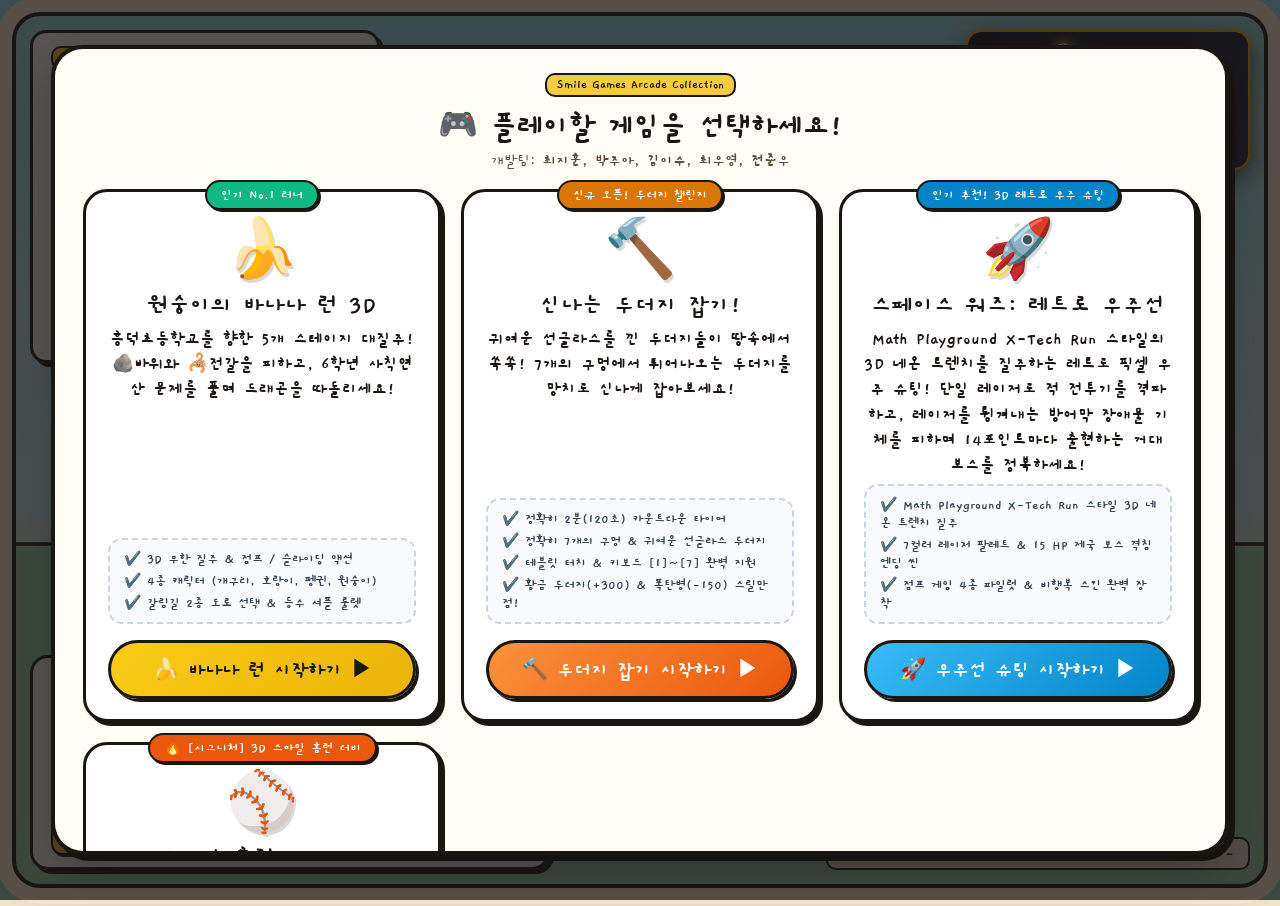
==== smile_games_single.html @ 66deb7bd "feat: 두더지 게임 출현 속도(0.25~0.6초) 및 동시 출현 마리수(최대 5마리 와르르 등장) 대폭 상향 조정" ====
<!DOCTYPE html>
<html lang="ko">
<head>
    <meta charset="UTF-8">
    <meta name="viewport" content="width=device-width, initial-scale=1.0">
    <title>smile games.com</title>
    <style>
@import url('https://fonts.googleapis.com/css2?family=Gaegu:wght@400;700&family=Comic+Neue:wght@700&family=Pretendard:wght@500;700;900&display=swap');

* {
    margin: 0;
    padding: 0;
    box-sizing: border-box;
    user-select: none;
}

body, html {
    width: 100%;
    height: 100%;
    overflow: hidden;
    font-family: 'Gaegu', 'Pretendard', cursive, sans-serif;
    background-color: #f3e5cf;
}

/* 빈티지 코믹북 종이 액자 프레임 - 부드럽고 동글동글한 모서리 */
.comic-frame {
    position: absolute;
    inset: 12px;
    border: 4px solid #1a1612;
    border-radius: 28px;
    box-shadow: 0 0 0 16px #f3e5cf, 0 10px 30px rgba(0, 0, 0, 0.12), inset 0 0 35px rgba(139, 105, 65, 0.18);
    pointer-events: none;
    z-index: 5;
}

#canvas-container {
    width: 100%;
    height: 100%;
    position: absolute;
    top: 0;
    left: 0;
    z-index: 1;
}

/* 피너츠 상단 구름 말풍선 */
.peanuts-speech-bubble {
    position: absolute;
    top: 22px;
    left: 50%;
    transform: translateX(-50%);
    background: #fffcf5;
    border: 3.5px solid #1a1612;
    border-radius: 50px;
    padding: 10px 30px;
    text-align: center;
    z-index: 12;
    box-shadow: 4px 4px 0px rgba(26, 22, 18, 0.18);
    pointer-events: none;
    max-width: 640px;
}

.peanuts-speech-bubble p {
    font-family: 'Comic Neue', 'Gaegu', cursive;
    font-size: 19px;
    font-weight: 700;
    color: #1a1612;
    letter-spacing: 0.4px;
    line-height: 1.2;
}

.peanuts-speech-bubble .sub-ko {
    font-family: 'Gaegu', cursive;
    font-size: 18px;
    font-weight: 700;
    color: #b53421;
    margin-top: 2px;
}

.bubble-dot-1, .bubble-dot-2 {
    position: absolute;
    background: #fffcf5;
    border: 3px solid #1a1612;
    border-radius: 50%;
}
.bubble-dot-1 {
    width: 20px;
    height: 14px;
    bottom: -20px;
    right: 110px;
}
.bubble-dot-2 {
    width: 12px;
    height: 10px;
    bottom: -34px;
    right: 126px;
}

/* 게임 플레이 중(is-playing) 상단 말풍선, 왼쪽 상단 헤더 박스, 왼쪽 하단 컨트롤 박스 완전 숨김 */
body.is-playing .peanuts-speech-bubble {
    display: none !important;
}

/* 스페이스 워즈 활성화 시 생각 말풍선 및 코믹 프레임 완전 강제 숨김 */
body:has(#space-game-container[style*="block"]) .peanuts-speech-bubble,
body:has(#space-game-container[style*="block"]) .comic-frame,
body:has(#mole-game-container[style*="flex"]) .peanuts-speech-bubble,
body:has(#mole-game-container[style*="flex"]) .comic-frame {
    display: none !important;
}

body.is-playing .header-box {
    display: none !important;
}

body.is-playing .bottom-bar {
    display: none !important;
}

body.is-playing .concept-badge {
    display: none !important;
}

/* UI 오버레이 */
.ui-overlay {
    position: absolute;
    inset: 12px;
    z-index: 10;
    pointer-events: none;
    display: flex;
    flex-direction: column;
    justify-content: space-between;
    padding: 18px;
}

/* 좌측 상단 HUD & 스코어보드 */
.header-box {
    background: rgba(255, 252, 245, 0.95);
    border: 3px solid #1a1612;
    border-radius: 16px;
    padding: 12px 18px;
    box-shadow: 4px 4px 0px #1a1612;
    max-width: 350px;
    pointer-events: auto;
}

.header-top-row {
    display: flex;
    justify-content: space-between;
    align-items: center;
    margin-bottom: 4px;
}

.company-tag {
    display: inline-block;
    background: #f5cb42;
    color: #1a1612;
    font-weight: 700;
    font-size: 13px;
    padding: 2px 10px;
    border: 2px solid #1a1612;
    border-radius: 10px;
}

.bgm-btn {
    background: #2a9d8f;
    color: #fffcf5;
    border: 2px solid #1a1612;
    border-radius: 10px;
    padding: 2px 10px;
    font-family: 'Gaegu', cursive;
    font-size: 14px;
    font-weight: 700;
    cursor: pointer;
    box-shadow: 2px 2px 0px #1a1612;
}

.bgm-btn.muted {
    background: #8d99ae;
}

.game-title {
    font-size: 24px;
    font-weight: 700;
    color: #1a1612;
}

.team-list {
    font-size: 13.5px;
    color: #3d3126;
    margin-top: 2px;
}

.team-list strong {
    color: #d64531;
}

.hud-stats {
    margin-top: 8px;
    padding-top: 8px;
    border-top: 2px dashed #1a1612;
    display: flex;
    flex-direction: column;
    gap: 5px;
    font-size: 17px;
    font-weight: 700;
}

.hud-row {
    display: flex;
    justify-content: space-between;
    align-items: center;
}

/* HP 게이지 바 (3회 충돌 소멸 + 문제 정답 시 조금씩 회복) */
.hp-bar-wrap {
    background: #2b2118;
    border: 2px solid #1a1612;
    border-radius: 10px;
    height: 20px;
    position: relative;
    overflow: hidden;
}

.hp-bar-fill {
    height: 100%;
    background: linear-gradient(90deg, #2a9d8f, #52b788);
    width: 100%;
    transition: width 0.25s, background 0.25s;
}

.hp-bar-ticks {
    position: absolute;
    inset: 0;
    display: flex;
    pointer-events: none;
}

.hp-tick {
    flex: 1;
    border-right: 2px dashed rgba(255, 255, 255, 0.45);
}
.hp-tick:last-child {
    border-right: none;
}

.hp-bar-label {
    position: absolute;
    inset: 0;
    font-size: 13px;
    font-weight: 700;
    color: #fffcf5;
    text-shadow: 1px 1px 0 #1a1612;
    display: flex;
    align-items: center;
    justify-content: center;
}

/* 드래곤 추격 거리 바 */
.dragon-meter {
    background: #e5dcc8;
    border: 2px solid #1a1612;
    border-radius: 10px;
    height: 18px;
    position: relative;
    overflow: hidden;
}

.dragon-meter-fill {
    height: 100%;
    background: linear-gradient(90deg, #e63946, #f5cb42, #2a9d8f);
    width: 75%;
    transition: width 0.25s;
}

.dragon-meter-label {
    position: absolute;
    inset: 0;
    font-size: 12px;
    font-weight: 700;
    color: #1a1612;
    display: flex;
    align-items: center;
    justify-content: center;
}

/* 우측 상단 컨셉 비교 & 랭킹 열기 카드 */
.concept-badge {
    position: absolute;
    top: 18px;
    right: 18px;
    background: linear-gradient(145deg, #0b132b, #1c2541);
    border: 2px solid #f59e0b;
    border-radius: 16px;
    padding: 10px 14px;
    text-align: center;
    pointer-events: auto;
    box-shadow: 0 8px 24px rgba(0, 0, 0, 0.6), 0 0 16px rgba(245, 158, 11, 0.35);
}

.com2us-badge-header {
    display: flex;
    align-items: center;
    justify-content: center;
    gap: 6px;
    margin-bottom: 3px;
}

.com2us-badge-icon {
    font-size: 20px;
    filter: drop-shadow(0 0 6px #facc15);
}

.com2us-badge-title {
    font-size: 16px;
    font-weight: 900;
    color: #facc15;
    letter-spacing: 0.5px;
    text-shadow: 0 0 8px rgba(250, 204, 21, 0.6);
}

.com2us-badge-sub {
    font-size: 11px;
    font-weight: 700;
    color: #93c5fd;
    display: block;
    margin-bottom: 8px;
    letter-spacing: 0.2px;
}

.rank-open-btn {
    width: 100%;
    background: #f5cb42;
    border: 2px solid #1a1612;
    border-radius: 8px;
    padding: 4px 6px;
    font-family: 'Gaegu', cursive;
    font-size: 14px;
    font-weight: 700;
    cursor: pointer;
    box-shadow: 2px 2px 0px #1a1612;
}

/* 하단 컨트롤 바 */
.bottom-bar {
    display: flex;
    justify-content: space-between;
    align-items: flex-end;
    width: 100%;
}

.controls-card {
    background: rgba(255, 252, 245, 0.95);
    color: #1a1612;
    padding: 12px 18px;
    border: 3px solid #1a1612;
    border-radius: 18px;
    pointer-events: auto;
    max-width: 520px;
    box-shadow: 4px 4px 0px #1a1612;
}

.controls-card h3 {
    font-size: 17px;
    margin-bottom: 6px;
    color: #d64531;
}

.key-guide {
    display: grid;
    grid-template-columns: 1fr 1fr;
    gap: 4px 14px;
    font-size: 15px;
    margin-bottom: 10px;
}

.key-item {
    display: flex;
    align-items: center;
    gap: 6px;
}

.badge {
    background: #f7dec1;
    border: 2px solid #1a1612;
    padding: 1px 6px;
    border-radius: 6px;
    font-family: monospace;
    font-weight: bold;
    font-size: 12px;
}

.btn-group {
    display: flex;
    gap: 6px;
}

.btn {
    flex: 1;
    background: #f5cb42;
    border: 2.5px solid #1a1612;
    border-radius: 11px;
    padding: 7px 8px;
    color: #1a1612;
    font-family: 'Gaegu', cursive;
    font-size: 16px;
    font-weight: 700;
    cursor: pointer;
    box-shadow: 2px 2px 0px #1a1612;
    transition: transform 0.1s;
}

.btn:active {
    transform: translate(2px, 2px);
    box-shadow: 0px 0px 0px #1a1612;
}

.btn-jump { background: #d64531; color: #fffcf5; }
.btn-slide { background: #2a9d8f; color: #fffcf5; }
.btn-look { background: #5282a8; color: #fffcf5; }

.peanuts-signature {
    font-family: 'Comic Neue', cursive;
    font-size: 18px;
    font-weight: 700;
    color: #1a1612;
    background: rgba(243, 229, 207, 0.9);
    padding: 4px 14px;
    border: 2px solid #1a1612;
    border-radius: 10px;
    letter-spacing: 1px;
}

/* 시작 화면 & 게임 오버 & 랭킹 모달 */
.modal-backdrop {
    position: absolute;
    inset: 0;
    background: rgba(26, 22, 18, 0.72);
    z-index: 30;
    display: none;
    align-items: center;
    justify-content: center;
    padding: 20px;
}

.modal-backdrop.active {
    display: flex;
}

.modal-card {
    background: #fffcf5;
    border: 4px solid #1a1612;
    border-radius: 36px;
    padding: 26px 34px;
    text-align: center;
    max-width: 520px;
    width: 100%;
    box-shadow: 0 20px 50px rgba(26, 22, 18, 0.28), 6px 6px 0px #1a1612;
    max-height: 90vh;
    overflow-y: auto;
}

.modal-card h2 {
    font-size: 32px;
    color: #d64531;
    margin-bottom: 6px;
}

.modal-card p {
    font-size: 18px;
    color: #1a1612;
    margin-bottom: 6px;
}

/* 캐릭터 및 복장 선택 UI */
.selection-box {
    margin: 8px 0;
    background: #fdf0d5;
    border: 2.5px solid #1a1612;
    border-radius: 22px;
    padding: 10px 14px;
}

.selection-title {
    font-size: 15px;
    font-weight: 700;
    color: #1a1612;
    margin-bottom: 6px;
    text-align: left;
}

.char-selector, .costume-selector {
    display: flex;
    gap: 8px;
    justify-content: center;
}

.select-btn {
    flex: 1;
    background: #fffcf5;
    border: 2.5px solid #1a1612;
    border-radius: 20px;
    padding: 8px 6px;
    cursor: pointer;
    display: flex;
    flex-direction: column;
    align-items: center;
    gap: 2px;
    font-family: 'Gaegu', cursive;
    box-shadow: 0 4px 8px rgba(0,0,0,0.06), 2px 2px 0px #1a1612;
    transition: transform 0.15s cubic-bezier(0.34, 1.56, 0.64, 1), background 0.15s, border-color 0.15s;
}

.select-btn:hover {
    background: #fff3b0;
    transform: translateY(-3px) scale(1.03);
}

.select-btn:active {
    transform: translate(2px, 2px);
    box-shadow: 0px 0px 0px #1a1612;
}

.select-btn.active {
    background: #ffd166;
    border-color: #d64531;
    border-width: 3px;
    box-shadow: 0 6px 14px rgba(214, 69, 49, 0.25), 3px 3px 0px #d64531;
    transform: scale(1.05);
}

.btn-emoji {
    font-size: 26px;
    line-height: 1.1;
}

.btn-text {
    font-size: 15px;
    font-weight: 700;
    color: #1a1612;
}

.name-input-group {
    margin: 14px 0;
    display: flex;
    gap: 8px;
    justify-content: center;
}

.name-input {
    flex: 1;
    max-width: 260px;
    padding: 10px 20px;
    font-family: 'Gaegu', cursive;
    font-size: 22px;
    font-weight: 700;
    border: 3px solid #1a1612;
    border-radius: 9999px;
    background: #fff;
    color: #1a1612;
    outline: none;
    text-align: center;
    box-shadow: inset 2px 2px 0px rgba(0,0,0,0.08);
}

.name-input:focus {
    border-color: #d64531;
    background: #fffdf5;
}

.start-btn, .restart-btn {
    background: linear-gradient(135deg, #ffe066, #f5cb42);
    border: 3px solid #1a1612;
    border-radius: 9999px;
    padding: 12px 30px;
    font-family: 'Gaegu', cursive;
    font-size: 23px;
    font-weight: 700;
    color: #1a1612;
    cursor: pointer;
    box-shadow: 0 8px 24px rgba(245, 203, 66, 0.4), 4px 4px 0px #1a1612;
    transition: transform 0.15s cubic-bezier(0.34, 1.56, 0.64, 1), box-shadow 0.15s;
}

.start-btn:hover, .restart-btn:hover {
    transform: translateY(-2px) scale(1.03);
    box-shadow: 0 12px 28px rgba(245, 203, 66, 0.5), 4px 4px 0px #1a1612;
}

.start-btn:active, .restart-btn:active {
    transform: translate(2px, 2px);
    box-shadow: 2px 2px 0px #1a1612;
}

/* 랭킹 테이블 스타일 */
.ranking-box {
    margin-top: 14px;
    background: #f7ede2;
    border: 3px solid #1a1612;
    border-radius: 24px;
    padding: 14px 18px;
    text-align: left;
}

.ranking-box h3 {
    font-size: 20px;
    color: #1a1612;
    text-align: center;
    margin-bottom: 8px;
    border-bottom: 2px dashed #1a1612;
    padding-bottom: 6px;
}

.ranking-list {
    list-style: none;
    display: flex;
    flex-direction: column;
    gap: 6px;
    max-height: 210px;
    overflow-y: auto;
}

.ranking-item {
    display: flex;
    justify-content: space-between;
    align-items: center;
    background: #fffcf5;
    border: 2px solid #1a1612;
    border-radius: 9999px;
    padding: 7px 16px;
    font-size: 17px;
    font-weight: 700;
}

.ranking-item.highlight {
    background: #fff3b0;
    border-color: #d64531;
}

.rank-badge {
    display: inline-block;
    min-width: 32px;
    color: #d64531;
}

.rank-name {
    flex: 1;
    color: #1a1612;
}

.rank-score {
    color: #2a9d8f;
}

/* 🎰 실시간 등수 셔플 룰렛 박스 */
.rank-roulette-container {
    background: linear-gradient(135deg, #0d1b2a, #1b263b);
    border: 3.5px solid #ffbe0b;
    border-radius: 28px;
    padding: 14px 18px;
    margin: 10px 0 12px;
    box-shadow: 0 0 24px rgba(255, 190, 11, 0.45), 4px 4px 0 #1a1612;
    text-align: center;
}

.roulette-header {
    font-size: 14px;
    font-weight: 700;
    color: #90e0ef;
    letter-spacing: 0.5px;
    margin-bottom: 4px;
}

.roulette-display {
    padding: 4px 0;
}

.roulette-num {
    font-family: 'Arial Black', sans-serif;
    font-size: 42px;
    font-weight: 900;
    color: #ffbe0b;
    text-shadow: 0 0 16px rgba(255, 234, 121, 0.9), 3px 3px 0 #1a1612;
    display: inline-block;
    transition: transform 0.1s ease;
}

.roulette-num.rolling {
    animation: rouletteBounce 0.08s infinite alternate;
    color: #00f5d4;
    text-shadow: 0 0 16px rgba(0, 245, 212, 0.8), 3px 3px 0 #1a1612;
}

@keyframes rouletteBounce {
    0% { transform: scale(1.0) translateY(-2px); }
    100% { transform: scale(1.08) translateY(2px); }
}

.roulette-badge {
    display: inline-block;
    background: rgba(0, 0, 0, 0.55);
    border: 1.5px solid #00f5d4;
    border-radius: 9999px;
    padding: 5px 16px;
    font-size: 15px;
    font-weight: 800;
    color: #fffcf5;
    margin-top: 4px;
    text-shadow: 1px 1px 0 #1a1612;
}

/* 🤖 댄서 모델 선택기 (로블록스 마네킹 / 동물 러너) */
/* 🐱 OIIA OIIA CAT (올라 캣) 360° 캔버스 실시간 스피닝 밈 스테이지 */
.oiia-cat-container {
    background: linear-gradient(135deg, #0b0f19 0%, #1e1b4b 50%, #311042 100%);
    border: 3.5px solid #1a1612;
    border-radius: 28px;
    padding: 12px;
    margin: 10px 0;
    box-shadow: 4px 4px 0 #1a1612, 0 0 25px rgba(255, 0, 127, 0.35);
    text-align: center;
    position: relative;
    overflow: hidden;
}

.oiia-cat-header {
    display: flex;
    justify-content: space-between;
    align-items: center;
    margin-bottom: 8px;
    padding: 0 4px;
}

.oiia-badge {
    background: linear-gradient(90deg, #ff007f, #7928ca);
    color: #ffffff;
    font-size: 13.5px;
    font-weight: 800;
    padding: 4px 12px;
    border-radius: 9999px;
    border: 1.5px solid #ffffff;
    text-shadow: 1px 1px 0 #1a1612;
    box-shadow: 0 0 10px rgba(255, 0, 127, 0.5);
}

.oiia-desc {
    font-size: 12.5px;
    font-weight: 700;
    color: #00f5d4;
    text-shadow: 1px 1px 0 #1a1612;
}

.oiia-sound-tag {
    background: #10b981;
    color: #ffffff;
    font-size: 11px;
    font-weight: 800;
    padding: 3px 10px;
    border-radius: 9999px;
    border: 1px solid #ffffff;
    text-shadow: 1px 1px 0 #1a1612;
    animation: pulseGlow 1s infinite alternate;
}

@keyframes pulseGlow {
    from { transform: scale(1); box-shadow: 0 0 4px #10b981; }
    to { transform: scale(1.06); box-shadow: 0 0 12px #34d399; }
}

.oiia-canvas-box {
    position: relative;
    width: 100%;
    border-radius: 22px;
    border: 2.5px solid #38bdf8;
    background: #000000;
    overflow: hidden;
    box-shadow: inset 0 0 20px rgba(0, 0, 0, 0.8), 0 0 15px rgba(56, 189, 248, 0.3);
}

#oiia-cat-canvas {
    display: block;
    width: 100%;
    height: auto;
    aspect-ratio: 16 / 9;
    background: transparent;
}

.oiia-bubble-text {
    position: absolute;
    bottom: 10px;
    right: 14px;
    font-size: 18px;
    font-weight: 900;
    color: #ffe600;
    text-shadow: 2px 2px 0 #000, -2px -2px 0 #000, 2px -2px 0 #000, -2px 2px 0 #000, 0 0 10px #ff007f;
    letter-spacing: 1px;
    pointer-events: none;
    transform: scale(1);
    transition: transform 0.08s ease;
}

.oiia-bubble-text.beat {
    transform: scale(1.3) rotate(-3deg);
    color: #00ffff;
}

.oiia-ctrl-bar {
    display: flex;
    flex-wrap: wrap;
    gap: 6px;
    justify-content: center;
    margin-top: 8px;
}

.oiia-btn {
    background: #1e293b;
    color: #e2e8f0;
    border: 2px solid #475569;
    font-size: 13px;
    font-weight: 700;
    padding: 6px 14px;
    border-radius: 9999px;
    cursor: pointer;
    box-shadow: 2px 2px 0 #1a1612;
    transition: all 0.15s ease;
}

.oiia-btn:hover {
    background: #334155;
    color: #ffffff;
    transform: translateY(-1px);
}

.oiia-btn.active {
    background: linear-gradient(135deg, #ec4899, #8b5cf6);
    color: #ffffff;
    border-color: #ffffff;
    box-shadow: 0 0 10px rgba(236, 72, 153, 0.6), 2px 2px 0 #1a1612;
}

.oiia-speed-btn {
    background: #f59e0b;
    color: #1a1612;
    border-color: #1a1612;
}

.oiia-speed-btn.hyper {
    background: #ef4444;
    color: #ffffff;
    animation: hyperShake 0.15s infinite;
}

@keyframes hyperShake {
    0% { transform: translate(1px, 1px) rotate(0deg); }
    50% { transform: translate(-1px, -1px) rotate(-1deg); }
    100% { transform: translate(1px, -1px) rotate(1deg); }
}

/* =========================================================================
   🛣️ 갈림길 도로 선택 모달 & 카드 스타일 (1번 도로 / 2번 도로)
   ========================================================================= */
.road-choice-modal {
    max-width: 680px;
    padding: 24px 28px;
    background: linear-gradient(180deg, #fffcf5 0%, #fef3c7 100%);
    border: 4px solid #1a1612;
    border-radius: 36px;
    box-shadow: 0 24px 60px rgba(0, 0, 0, 0.35), 6px 6px 0px #1a1612;
}

.road-modal-tag {
    display: inline-block;
    background: #1a1612;
    color: #ffbe0b;
    font-size: 14px;
    font-weight: 900;
    padding: 5px 16px;
    border-radius: 9999px;
    letter-spacing: 0.5px;
}

.road-cards-container {
    display: grid;
    grid-template-columns: 1fr 1fr;
    gap: 16px;
    margin-top: 10px;
}

@media (max-width: 640px) {
    .road-cards-container {
        grid-template-columns: 1fr;
    }
}

.road-card {
    position: relative;
    background: #ffffff;
    border: 3.5px solid #1a1612;
    border-radius: 26px;
    padding: 18px 14px 14px;
    text-align: center;
    cursor: pointer;
    font-family: 'Gaegu', cursive, sans-serif;
    box-shadow: 0 10px 20px rgba(0, 0, 0, 0.08), 4px 4px 0px #1a1612;
    transition: transform 0.18s cubic-bezier(0.34, 1.56, 0.64, 1), box-shadow 0.18s ease;
    display: flex;
    flex-direction: column;
    align-items: center;
}

.road-card:hover {
    transform: translateY(-5px) scale(1.03);
    box-shadow: 0 16px 30px rgba(0, 0, 0, 0.16), 4px 8px 0px #1a1612;
}

.road-card:active {
    transform: translate(2px, 2px);
    box-shadow: 2px 2px 0px #1a1612;
}

.road-card-1 {
    background: linear-gradient(180deg, #ecfdf5 0%, #d1fae5 100%);
    border-color: #065f46;
}

.road-card-1:hover {
    background: linear-gradient(180deg, #d1fae5 0%, #a7f3d0 100%);
}

.road-card-2 {
    background: linear-gradient(180deg, #fff1f2 0%, #ffe4e6 100%);
    border-color: #9f1239;
    animation: roadCardPulse 2s infinite alternate;
}

.road-card-2:hover {
    background: linear-gradient(180deg, #ffe4e6 0%, #fecdd3 100%);
}

@keyframes roadCardPulse {
    0% { box-shadow: 0 10px 20px rgba(225, 29, 72, 0.15), 4px 4px 0px #1a1612; }
    100% { box-shadow: 0 12px 28px rgba(225, 29, 72, 0.35), 4px 4px 0px #9f1239; }
}

.road-key-badge {
    position: absolute;
    top: -12px;
    left: 14px;
    background: #059669;
    color: #ffffff;
    font-size: 13.5px;
    font-weight: 900;
    padding: 3px 12px;
    border-radius: 9999px;
    border: 2px solid #1a1612;
    box-shadow: 2px 2px 0 #1a1612;
}

.road-key-badge.danger {
    background: #e11d48;
}

.road-card-emoji {
    font-size: 42px;
    line-height: 1;
    margin-top: 4px;
    margin-bottom: 4px;
}

.road-card-name {
    font-size: 20px;
    font-weight: 900;
    color: #1a1612;
    margin-bottom: 4px;
    line-height: 1.2;
}

.road-card-badge-safe {
    background: #10b981;
    color: #ffffff;
    font-size: 13px;
    font-weight: 800;
    padding: 3px 10px;
    border-radius: 9999px;
    border: 1.5px solid #065f46;
    margin-bottom: 8px;
}

.road-card-badge-highrisk {
    background: #f43f5e;
    color: #ffffff;
    font-size: 13px;
    font-weight: 800;
    padding: 3px 10px;
    border-radius: 9999px;
    border: 1.5px solid #9f1239;
    margin-bottom: 8px;
    animation: pulseGlow 1s infinite alternate;
}

.road-card-perks {
    list-style: none;
    text-align: left;
    width: 100%;
    font-size: 14.5px;
    font-weight: 700;
    color: #334155;
    margin-bottom: 12px;
    padding: 0 4px;
    display: flex;
    flex-direction: column;
    gap: 4px;
}

.road-card-action {
    width: 100%;
    background: #10b981;
    color: #ffffff;
    font-size: 16px;
    font-weight: 800;
    padding: 8px 12px;
    border-radius: 9999px;
    border: 2px solid #1a1612;
    box-shadow: 2px 2px 0px #1a1612;
}

.road-card-action.danger {
    background: linear-gradient(135deg, #e11d48, #be123c);
}

/* =========================================================================
   🎮 0. 게임 허브 모달 (바나나 런 vs 두더지 잡기 게임)
   ========================================================================= */
.hub-modal-card {
    max-width: 1320px !important;
    width: 95% !important;
    padding: 24px 28px !important;
    background: #fffdf5 !important;
    border: 4px solid #1a1612 !important;
    border-radius: 32px !important;
    box-shadow: 0 16px 40px rgba(0, 0, 0, 0.25), 6px 6px 0px #1a1612 !important;
}

.hub-cards-container {
    display: grid;
    grid-template-columns: repeat(auto-fit, minmax(320px, 1fr));
    gap: 20px;
    margin-top: 10px;
}

.hub-game-card {
    background: #ffffff;
    border: 3.5px solid #1a1612;
    border-radius: 24px;
    padding: 20px 22px;
    display: flex;
    flex-direction: column;
    align-items: center;
    text-align: center;
    position: relative;
    cursor: pointer;
    box-shadow: 4px 4px 0px #1a1612;
    transition: transform 0.2s cubic-bezier(0.34, 1.56, 0.64, 1), box-shadow 0.2s;
}

.hub-game-card:hover {
    transform: translateY(-5px) scale(1.02);
    box-shadow: 6px 12px 24px rgba(0, 0, 0, 0.15), 5px 5px 0px #1a1612;
}

.hub-card-badge {
    position: absolute;
    top: -12px;
    background: #10b981;
    color: #ffffff;
    font-size: 14px;
    font-weight: 800;
    padding: 4px 14px;
    border-radius: 9999px;
    border: 2px solid #1a1612;
    box-shadow: 2px 2px 0px #1a1612;
}

.hub-card-badge.mole-badge {
    background: #d97706;
}

.hub-card-icon {
    font-size: 58px;
    line-height: 1;
    margin: 12px 0 8px;
    filter: drop-shadow(2px 3px 0px rgba(0, 0, 0, 0.15));
}

.hub-card-title {
    font-size: 25px;
    font-weight: 900;
    color: #1a1612;
    margin-bottom: 6px;
}

.hub-card-desc {
    font-size: 15.5px;
    font-weight: 600;
    color: #4b5563;
    line-height: 1.4;
    margin-bottom: 12px;
    flex-grow: 1;
}

.hub-card-features {
    list-style: none;
    text-align: left;
    width: 100%;
    font-size: 14px;
    font-weight: 700;
    color: #374151;
    background: #f8fafc;
    border: 2px dashed #cbd5e1;
    border-radius: 14px;
    padding: 10px 14px;
    margin-bottom: 16px;
    display: flex;
    flex-direction: column;
    gap: 4px;
}

.hub-card-play-btn {
    width: 100%;
    font-family: 'Gaegu', cursive;
    font-size: 21px;
    font-weight: 700;
    padding: 12px 20px;
    border-radius: 9999px;
    border: 3px solid #1a1612;
    cursor: pointer;
    box-shadow: 3px 3px 0px #1a1612;
    transition: transform 0.15s, box-shadow 0.15s;
}

.hub-btn-banana {
    background: linear-gradient(135deg, #facc15, #eab308);
    color: #1a1612;
}

.hub-btn-mole {
    background: linear-gradient(135deg, #fb923c, #ea580c);
    color: #ffffff;
}

.hub-card-badge.space-badge {
    background: #0284c7;
}

.hub-btn-space {
    background: linear-gradient(135deg, #38bdf8, #0284c7);
    color: #ffffff;
}

.hub-card-badge.baseball-badge {
    background: #ea580c;
}

.hub-btn-baseball {
    background: linear-gradient(135deg, #f97316, #ea580c);
    color: #ffffff;
}

.hub-card-play-btn:hover {
    transform: scale(1.03);
}

.hub-card-play-btn:active {
    transform: translate(2px, 2px);
    box-shadow: 1px 1px 0px #1a1612;
}

/* =========================================================================
   🔨 1. 7구멍 두더지 게임 컨테이너 & 스코어보드
   ========================================================================= */
.mole-container {
    position: absolute;
    inset: 0;
    z-index: 10;
    display: flex;
    flex-direction: column;
    background: 
        radial-gradient(circle at 50% 15%, rgba(254, 240, 138, 0.35) 0%, transparent 60%),
        linear-gradient(180deg, #15803d 0%, #166534 35%, #14532d 70%, #052e16 100%);
    overflow: hidden;
    padding: 16px 24px;
    user-select: none;
    box-sizing: border-box;
}

/* 정원 풍경 배경 장식 */
.mole-bg-scenery {
    position: absolute;
    inset: 0;
    pointer-events: none;
    z-index: 1;
    overflow: hidden;
}

.mole-bg-hills {
    position: absolute;
    bottom: 0;
    left: -10%;
    right: -10%;
    height: 60%;
    background: radial-gradient(ellipse at 50% 100%, #22c55e 0%, #16a34a 45%, #15803d 75%, #14532d 100%);
    border-radius: 50% 50% 0 0 / 25% 25% 0 0;
    box-shadow: inset 0 20px 40px rgba(255, 255, 255, 0.18), 0 -10px 30px rgba(0, 0, 0, 0.25);
}

.mole-bg-sunbeams {
    position: absolute;
    top: -80px;
    left: 50%;
    transform: translateX(-50%);
    width: 140%;
    height: 400px;
    background: repeating-conic-gradient(
        from 0deg,
        rgba(254, 240, 138, 0.08) 0deg 15deg,
        transparent 15deg 30deg
    );
    pointer-events: none;
    animation: sunbeamRotate 50s infinite linear;
}

@keyframes sunbeamRotate {
    from { transform: translateX(-50%) rotate(0deg); }
    to { transform: translateX(-50%) rotate(360deg); }
}

/* 상단 전용 스코어보드 박스 */
.mole-scoreboard-box {
    background: #fffcf5;
    border: 4px solid #1a1612;
    border-radius: 26px;
    padding: 14px 22px;
    box-shadow: 0 8px 20px rgba(0, 0, 0, 0.2), 4px 4px 0px #1a1612;
    max-width: 980px;
    width: 100%;
    margin: 0 auto 12px;
    display: flex;
    flex-direction: column;
    gap: 8px;
    z-index: 20;
}

.mole-scoreboard-top {
    display: flex;
    justify-content: space-between;
    align-items: center;
}

.mole-tag {
    background: #1e293b;
    color: #f8fafc;
    font-size: 13px;
    font-weight: 800;
    padding: 3px 12px;
    border-radius: 9999px;
    letter-spacing: 0.5px;
}

.mole-ctrl-btns {
    display: flex;
    gap: 8px;
}

.mole-btn {
    font-family: 'Gaegu', cursive;
    font-size: 17px;
    font-weight: 700;
    padding: 4px 14px;
    border: 2px solid #1a1612;
    border-radius: 9999px;
    background: #f1f5f9;
    color: #1a1612;
    cursor: pointer;
    box-shadow: 2px 2px 0px #1a1612;
    transition: transform 0.1s, background 0.15s;
}

.mole-btn:hover {
    background: #e2e8f0;
    transform: translateY(-1px);
}

.mole-btn-hub {
    background: #fef08a;
}

.mole-btn-hub:hover {
    background: #fde047;
}

.mole-title {
    font-size: 26px;
    font-weight: 900;
    color: #854d0e;
    text-align: center;
    margin: 0;
    letter-spacing: -0.3px;
    text-shadow: 1px 1px 0px #fef08a;
}

.mole-stats-grid {
    display: grid;
    grid-template-columns: repeat(5, 1fr);
    gap: 10px;
}

.mole-stat-card {
    background: #f8fafc;
    border: 2.5px solid #1a1612;
    border-radius: 16px;
    padding: 6px 10px;
    text-align: center;
    box-shadow: 2px 2px 0px #1a1612;
    display: flex;
    flex-direction: column;
    justify-content: center;
}

.mole-stat-card .stat-label {
    font-size: 13.5px;
    font-weight: 700;
    color: #64748b;
    white-space: nowrap;
}

.mole-stat-card .stat-value {
    font-family: 'Comic Neue', 'Gaegu', cursive;
    font-size: 24px;
    font-weight: 900;
    color: #0f172a;
    line-height: 1.1;
    margin-top: 2px;
    white-space: nowrap;
}

.timer-card {
    background: #fee2e2;
}

.timer-card .stat-value {
    color: #dc2626;
}

.timer-card .stat-value.urgent-time {
    animation: urgentPulse 0.45s infinite alternate;
}

@keyframes urgentPulse {
    from { color: #dc2626; transform: scale(1); }
    to { color: #7f1d1d; transform: scale(1.14); }
}

.score-card {
    background: #fef3c7;
}

.score-card .stat-value {
    color: #b45309;
    transition: color 0.15s, transform 0.15s;
}

.score-card .stat-value.score-deduct {
    animation: scoreDeductAnim 0.35s ease-out;
}

@keyframes scoreDeductAnim {
    0% { transform: scale(1.25); color: #dc2626; }
    50% { transform: scale(0.9); color: #ef4444; }
    100% { transform: scale(1); color: #b45309; }
}

.combo-card {
    background: #ffedd5;
}

.combo-card .stat-value {
    color: #ea580c;
}

.combo-boost {
    animation: comboPop 0.3s ease-out;
}

@keyframes comboPop {
    0% { transform: scale(0.9); }
    50% { transform: scale(1.15); }
    100% { transform: scale(1); }
}

.acc-card {
    background: #e0f2fe;
}

.acc-card .stat-value {
    color: #0369a1;
}

.best-card {
    background: #f3e8ff;
}

.best-card .stat-value {
    color: #7e22ce;
    font-size: 19px;
}

.mole-guide-banner {
    background: #e2e8f0;
    border: 2px dashed #94a3b8;
    border-radius: 12px;
    padding: 5px 12px;
    font-size: 14.5px;
    font-weight: 700;
    color: #334155;
    text-align: center;
}

/* =========================================================================
   🕳️ 2. 정확히 7개의 구멍 배치 & 두더지 필드 (상단 3개, 하단 4개)
   ========================================================================= */
.mole-playfield {
    flex: 1;
    display: flex;
    flex-direction: column;
    justify-content: center;
    align-items: center;
    gap: 16px;
    max-width: 1040px;
    width: 100%;
    margin: 0 auto;
    position: relative;
    z-index: 15;
}

.mole-grid-row {
    display: flex;
    justify-content: center;
    align-items: center;
    gap: 22px;
    width: 100%;
}

.mole-hole-wrap {
    display: flex;
    flex-direction: column;
    align-items: center;
    position: relative;
    cursor: pointer;
    touch-action: manipulation;
    -webkit-tap-highlight-color: transparent;
}

/* 구멍 상단 키보드 숫자 배지 [ 1 ] ~ [ 7 ] */
.mole-key-badge {
    background: #facc15;
    border: 3px solid #1a1612;
    border-radius: 9999px;
    padding: 2px 14px;
    margin-bottom: 6px;
    box-shadow: 2px 2px 0px #1a1612;
    transition: transform 0.1s, background 0.1s;
    pointer-events: none;
}

.mole-key-badge .badge-num {
    font-family: 'Comic Neue', 'Gaegu', cursive;
    font-size: 20px;
    font-weight: 900;
    color: #1a1612;
}

.mole-key-badge.badge-active {
    background: #f97316;
    transform: scale(1.25) translateY(-3px);
}

/* 3D 흙더미 구멍 */
.mole-mound {
    width: 136px;
    height: 114px;
    position: relative;
    background: radial-gradient(ellipse at 50% 38%, #090d16 0%, #1e293b 45%, #334155 75%, #475569 100%);
    border: 4.5px solid #1a1612;
    border-radius: 50% / 40%;
    box-shadow: inset 0 14px 22px rgba(0, 0, 0, 0.95), 0 12px 24px rgba(0, 0, 0, 0.4);
    overflow: hidden;
}

/* 흙더미 주변 3D 잔디 & 야생화 장식 */
.mound-decor {
    position: absolute;
    bottom: 22px;
    left: 0;
    right: 0;
    display: flex;
    justify-content: space-between;
    align-items: center;
    padding: 0 10px;
    pointer-events: none;
    z-index: 25;
}

.mound-grass {
    font-size: 17px;
    filter: drop-shadow(0 2px 3px rgba(0, 0, 0, 0.4));
    transform-origin: bottom center;
    animation: grassSway 2.5s infinite ease-in-out alternate;
}

.mound-grass.right {
    animation-delay: -1.25s;
}

.mound-flower {
    font-size: 19px;
    filter: drop-shadow(0 2px 4px rgba(0, 0, 0, 0.35));
    margin-top: -6px;
}

@keyframes grassSway {
    from { transform: rotate(-6deg); }
    to { transform: rotate(6deg); }
}

/* 두더지 캐릭터 액터 */
.mole-actor {
    position: absolute;
    bottom: 0;
    left: 50%;
    transform: translateX(-50%) translateY(120%);
    width: 104px;
    height: 118px;
    transition: transform 0.10s cubic-bezier(0.175, 0.885, 0.32, 1.275);
    pointer-events: none;
}

.mole-actor.mole-visible {
    transform: translateX(-50%) translateY(4%);
}

.mole-actor.mole-hiding {
    transform: translateX(-50%) translateY(120%);
    transition: transform 0.13s ease-in;
}

.mole-actor.mole-bonked {
    animation: moleBonkSquash 0.30s cubic-bezier(0.175, 0.885, 0.32, 1.275) forwards;
}

@keyframes moleBonkSquash {
    0% {
        transform: translateX(-50%) translateY(16%) scale(1.48, 0.38);
        filter: brightness(1.9) drop-shadow(0 0 18px #facc15);
    }
    18% {
        transform: translateX(-50%) translateY(-10%) scale(0.85, 1.3) rotate(-14deg);
        filter: brightness(1.2);
    }
    40% {
        transform: translateX(-50%) translateY(2%) scale(1.15, 0.9) rotate(10deg);
    }
    65% {
        transform: translateX(-50%) translateY(8%) scale(0.95, 1.05) rotate(-6deg);
    }
    85% {
        transform: translateX(-50%) translateY(18%) scale(0.9);
        opacity: 0.9;
    }
    100% {
        transform: translateX(-50%) translateY(120%) scale(0.85);
        opacity: 0;
    }
}

.mole-actor.bomb-exploded {
    animation: bombExplodeShake 0.4s ease-out;
}

@keyframes bombExplodeShake {
    0% { transform: translateX(-50%) translateY(4%) scale(1.3); filter: brightness(2) drop-shadow(0 0 20px #ef4444); }
    50% { transform: translateX(-50%) translateY(-10%) scale(0.7) rotate(20deg); filter: grayscale(1); }
    100% { transform: translateX(-50%) translateY(120%); opacity: 0; }
}

/* 구멍 앞 흙/잔디 마스크 립 */
.mole-mound-lip {
    position: absolute;
    bottom: -6px;
    left: -4px;
    right: -4px;
    height: 42px;
    background: radial-gradient(ellipse at 50% 10%, #854d0e 0%, #713f12 40%, #451a03 100%);
    border-top: 4px solid #1a1612;
    border-radius: 50% / 70% 70% 30% 30%;
    pointer-events: none;
    box-shadow: 0 -4px 10px rgba(0, 0, 0, 0.35);
}

/* 두더지 SVG 내부 세부 애니메이션 */
.fuse-spark-halo {
    animation: sparkFlickerHalo 0.15s infinite alternate;
}
.fuse-spark-core {
    animation: sparkFlickerCore 0.12s infinite alternate;
    transform-origin: 80px 12px;
}

@keyframes sparkFlickerHalo {
    from { r: 14; opacity: 0.7; }
    to { r: 20; opacity: 1; }
}

@keyframes sparkFlickerCore {
    from { transform: scale(0.85) rotate(-10deg); }
    to { transform: scale(1.2) rotate(15deg); }
}

.bomb-wind-key {
    animation: keyWiggle 0.4s infinite ease-in-out alternate;
    transform-origin: 8px 62px;
}
@keyframes keyWiggle {
    from { transform: rotate(-16deg); }
    to { transform: rotate(16deg); }
}

.gold-aura-ring {
    animation: goldPulse 1.2s infinite ease-in-out alternate;
}
.gold-aura-spin {
    animation: auraSpin 6s infinite linear;
    transform-origin: 60px 65px;
}
@keyframes goldPulse {
    from { stroke-width: 3; opacity: 0.3; }
    to { stroke-width: 6; opacity: 0.75; }
}
@keyframes auraSpin {
    from { transform: rotate(0deg); }
    to { transform: rotate(360deg); }
}

.diamond-float-1 {
    animation: diamondFloat 1s infinite alternate ease-in-out;
}
.diamond-float-2 {
    animation: diamondFloat 1s infinite alternate ease-in-out -0.5s;
}
@keyframes diamondFloat {
    from { transform: translateY(0); }
    to { transform: translateY(-5px); }
}

.dizzy-star-spin {
    animation: starSpinCW 0.8s infinite linear;
    transform-origin: 30px 28px;
}
.dizzy-star-spin-reverse {
    animation: starSpinCCW 0.8s infinite linear;
    transform-origin: 88px 24px;
}
.dizzy-bird {
    animation: birdHop 0.4s infinite alternate ease-in-out;
}
@keyframes starSpinCW {
    from { transform: rotate(0deg); }
    to { transform: rotate(360deg); }
}
@keyframes starSpinCCW {
    from { transform: rotate(0deg); }
    to { transform: rotate(-360deg); }
}
@keyframes birdHop {
    from { transform: translateY(0); }
    to { transform: translateY(-4px); }
}

/* 타격 시 팝업 버블 (쾅!, +100, 헛스윙 등) */
.mole-hit-popup {
    position: absolute;
    top: 15px;
    left: 50%;
    transform: translateX(-50%);
    pointer-events: none;
    z-index: 40;
}

.popup-bubble {
    font-family: 'Comic Neue', 'Gaegu', cursive;
    font-size: 24px;
    font-weight: 900;
    padding: 4px 14px;
    border-radius: 9999px;
    border: 3px solid #1a1612;
    white-space: nowrap;
    box-shadow: 3px 3px 0px #1a1612;
    animation: popupFly 0.65s cubic-bezier(0.22, 1, 0.36, 1) forwards;
}

.popup-bubble.hit-normal {
    background: #facc15;
    color: #1a1612;
}

.popup-bubble.hit-gold {
    background: linear-gradient(135deg, #fef08a, #eab308);
    color: #78350f;
    font-size: 26px;
    border-color: #78350f;
}

.popup-bubble.hit-diamond {
    background: linear-gradient(135deg, #e0f2fe, #38bdf8, #0284c7);
    color: #ffffff;
    font-size: 26px;
    border-color: #0369a1;
    text-shadow: 0 0 10px #38bdf8;
}

.popup-bubble.hit-bomb {
    background: #ef4444;
    color: #ffffff;
    font-size: 26px;
}

.popup-bubble.hit-miss {
    background: #fee2e2;
    color: #b91c1c;
    border-color: #b91c1c;
    font-size: 20px;
    font-weight: 900;
}

@keyframes popupFly {
    0% { transform: translateY(0) scale(0.6); opacity: 0; }
    20% { transform: translateY(-16px) scale(1.2); opacity: 1; }
    80% { transform: translateY(-36px) scale(1.0); opacity: 1; }
    100% { transform: translateY(-48px) scale(0.85); opacity: 0; }
}

/* =========================================================================
   🔨 3. 디럭스 3D 아케이드 황금 별 망치 (Hammer) 스타일 & 쾅! 타격 애니메이션
   ========================================================================= */
.mole-hammer {
    position: fixed;
    width: 96px;
    height: 108px;
    pointer-events: none;
    z-index: 999;
    transform: translate(-30%, -70%) rotate(-25deg);
    transition: transform 0.04s ease-out;
    transform-origin: 30% 80%;
    filter: drop-shadow(4px 8px 12px rgba(0, 0, 0, 0.45));
}

.hammer-head {
    width: 72px;
    height: 46px;
    background: linear-gradient(180deg, #b45309 0%, #78350f 45%, #451a03 100%);
    border: 3.5px solid #1a1612;
    border-radius: 12px;
    position: absolute;
    top: 0;
    left: 0;
    box-shadow: inset 0 4px 8px rgba(255, 255, 255, 0.3), inset 0 -4px 8px rgba(0, 0, 0, 0.5), 3px 3px 0px rgba(0, 0, 0, 0.4);
    display: flex;
    justify-content: center;
    align-items: center;
}

.hammer-star-badge {
    font-size: 20px;
    color: #facc15;
    text-shadow: 0 0 8px #facc15, 1px 1px 0 #1a1612;
}

.hammer-ring {
    position: absolute;
    width: 9px;
    height: 46px;
    background: linear-gradient(180deg, #fef08a 0%, #eab308 50%, #ca8a04 100%);
    border-left: 2px solid #1a1612;
    border-right: 2px solid #1a1612;
    top: -3.5px;
    box-shadow: 1px 0 3px rgba(0, 0, 0, 0.3);
}

.hammer-ring.left { left: 8px; }
.hammer-ring.right { right: 8px; }

.hammer-handle {
    width: 15px;
    height: 80px;
    background: linear-gradient(90deg, #fed7aa 0%, #f97316 45%, #c2410c 100%);
    border: 3px solid #1a1612;
    border-radius: 7px;
    position: absolute;
    top: 40px;
    left: 28px;
    box-shadow: 2px 2px 0px rgba(0, 0, 0, 0.35);
    overflow: hidden;
}

.hammer-grip {
    width: 100%;
    height: 100%;
    background: repeating-linear-gradient(
        45deg,
        #78350f,
        #78350f 5px,
        #451a03 5px,
        #451a03 10px
    );
    opacity: 0.85;
}

/* 망치 쾅! 스윙 애니메이션 */
.mole-hammer.swinging {
    animation: hammerSwingSmash 0.18s cubic-bezier(0.12, 0.8, 0.32, 1) forwards;
}

@keyframes hammerSwingSmash {
    0% { transform: translate(-30%, -70%) rotate(-45deg) scale(1.15); }
    40% { transform: translate(-30%, -50%) rotate(25deg) scale(1.25); }
    70% { transform: translate(-30%, -55%) rotate(15deg) scale(1.1); }
    100% { transform: translate(-30%, -70%) rotate(-25deg) scale(1); }
}

/* 망치 타격 충격파 */
.hammer-impact-shockwave {
    position: fixed;
    width: 80px;
    height: 40px;
    border: 4px solid #facc15;
    border-radius: 50%;
    transform: translate(-50%, -50%);
    pointer-events: none;
    z-index: 998;
    animation: shockwaveExpand 0.35s ease-out forwards;
}

@keyframes shockwaveExpand {
    0% { transform: translate(-50%, -50%) scale(0.2); opacity: 1; border-color: #fef08a; }
    60% { border-color: #f59e0b; }
    100% { transform: translate(-50%, -50%) scale(2.2); opacity: 0; }
}

/* 코믹 타격 스티커 (다이아몬드 스타일 추가) */
.comic-smash-burst.burst-diamond {
    background: linear-gradient(135deg, #e0f2fe 0%, #38bdf8 50%, #0284c7 100%);
    border-color: #0369a1;
    color: #ffffff;
    box-shadow: 0 0 16px #38bdf8, 3px 3px 0px #0369a1;
}

.shake-screen {
    animation: screenShake 0.28s ease-in-out;
}

@keyframes screenShake {
    0%, 100% { transform: translate(0, 0); }
    20% { transform: translate(-8px, 6px); }
    40% { transform: translate(7px, -6px); }
    60% { transform: translate(-5px, 3px); }
    80% { transform: translate(4px, -2px); }
}

/* 💥 망치 타격 코믹 버스트 효과 (쾅! / 대박!) */
.comic-smash-burst {
    position: fixed;
    transform: translate(-50%, -50%) scale(0.5);
    font-family: 'Comic Neue', 'Gaegu', cursive;
    font-size: 34px;
    font-weight: 900;
    color: #ffffff;
    background: linear-gradient(135deg, #ef4444, #dc2626);
    -webkit-text-stroke: 1.5px #1a1612;
    padding: 6px 20px;
    border-radius: 9999px;
    border: 3.5px solid #1a1612;
    box-shadow: 0 0 25px rgba(239, 68, 68, 0.7), 3px 3px 0px #1a1612;
    pointer-events: none;
    z-index: 1000;
    animation: smashBurstPop 0.45s cubic-bezier(0.175, 0.885, 0.32, 1.275) forwards;
}

.comic-smash-burst.burst-gold {
    background: linear-gradient(135deg, #facc15, #eab308);
    color: #78350f;
    -webkit-text-stroke: 1.5px #78350f;
    box-shadow: 0 0 30px rgba(250, 204, 21, 0.9), 3px 3px 0px #1a1612;
}

@keyframes smashBurstPop {
    0% { transform: translate(-50%, -50%) scale(0.4) rotate(-15deg); opacity: 0; }
    35% { transform: translate(-50%, -60%) scale(1.3) rotate(8deg); opacity: 1; }
    70% { transform: translate(-50%, -65%) scale(1.05) rotate(-3deg); opacity: 1; }
    100% { transform: translate(-50%, -75%) scale(0.8) rotate(0deg); opacity: 0; }
}

/* 🌟 망치 타격 시 사방으로 튀는 별빛 파티클 */
.smash-star-particle {
    position: fixed;
    transform: translate(-50%, -50%);
    font-size: 26px;
    pointer-events: none;
    z-index: 999;
    animation: starFlyOut 0.4s ease-out forwards;
}

@keyframes starFlyOut {
    0% { transform: translate(-50%, -50%) scale(0.4) rotate(0deg); opacity: 1; }
    100% { transform: translate(calc(-50% + var(--dest-x)), calc(-50% + var(--dest-y))) scale(1.25) rotate(180deg); opacity: 0; }
}

/* 🕳️ 망치로 강타당한 구멍 흙더미 충격 바운스 */
.mole-mound.mound-smash {
    animation: moundSmashJolt 0.2s ease-out;
}

@keyframes moundSmashJolt {
    0% { transform: scale(1.08, 0.88) translateY(6px); }
    40% { transform: scale(0.96, 1.04) translateY(-2px); }
    100% { transform: scale(1) translateY(0); }
}

/* =========================================================================
   📱 4. 테블릿 및 모바일 반응형 최적화 (iPad, Galaxy Tab, Phone)
   ========================================================================= */
@media (max-width: 900px) {
    .mole-stats-grid {
        grid-template-columns: repeat(3, 1fr);
    }
    .best-card {
        grid-column: span 2;
    }
    .mole-mound {
        width: 105px;
        height: 90px;
    }
    .mole-actor {
        width: 85px;
        height: 95px;
    }
    .mole-grid-row {
        gap: 14px;
    }
}

@media (max-width: 640px) {
    .mole-container {
        padding: 10px 12px;
    }
    .mole-scoreboard-box {
        padding: 10px 14px;
    }
    .mole-title {
        font-size: 21px;
    }
    .mole-stats-grid {
        grid-template-columns: repeat(2, 1fr);
        gap: 6px;
    }
    .best-card {
        grid-column: span 2;
    }
    .mole-mound {
        width: 82px;
        height: 72px;
    }
    .mole-actor {
        width: 68px;
        height: 76px;
    }
    .mole-grid-row {
        gap: 8px;
    }
    .mole-key-badge .badge-num {
        font-size: 16px;
    }
}

/* =========================================================================
   🚀 5. 스페이스 워즈 (Space Wars: Retro 3D Shooter) 스타일
   ========================================================================= */
.space-container {
    position: absolute;
    inset: 0;
    z-index: 10;
    display: none;
    background: #020617;
    overflow: hidden;
    user-select: none;
    cursor: crosshair;
}

#space-canvas {
    position: absolute;
    inset: 0;
    width: 100%;
    height: 100%;
    display: block;
    z-index: 1;
    image-rendering: auto;
    -webkit-font-smoothing: antialiased;
}

/* 상단 레트로 HUD 박스 */
.space-hud-box {
    position: absolute;
    top: 14px;
    left: 50%;
    transform: translateX(-50%);
    width: 94%;
    max-width: 980px;
    background: rgba(15, 23, 42, 0.88);
    backdrop-filter: blur(12px);
    border: 3px solid #38bdf8;
    border-radius: 24px;
    padding: 12px 20px;
    box-shadow: 0 0 25px rgba(56, 189, 248, 0.35), inset 0 0 15px rgba(56, 189, 248, 0.15);
    z-index: 20;
    display: flex;
    flex-direction: column;
    gap: 8px;
    pointer-events: auto;
}

.space-hud-top {
    display: flex;
    justify-content: space-between;
    align-items: center;
}

.space-tag {
    background: linear-gradient(135deg, #0284c7, #0369a1);
    color: #e0f2fe;
    font-size: 13px;
    font-weight: 800;
    padding: 3px 14px;
    border-radius: 9999px;
    letter-spacing: 0.6px;
    border: 1px solid #38bdf8;
    text-shadow: 0 0 6px #38bdf8;
}

.space-ctrl-btns {
    display: flex;
    gap: 8px;
}

.space-btn {
    font-family: 'Gaegu', cursive;
    font-size: 16px;
    font-weight: 700;
    padding: 4px 14px;
    border: 2px solid #38bdf8;
    border-radius: 9999px;
    background: #0f172a;
    color: #38bdf8;
    cursor: pointer;
    box-shadow: 0 0 8px rgba(56, 189, 248, 0.3);
    transition: transform 0.1s, background 0.15s, color 0.15s;
}

.space-btn:hover {
    background: #38bdf8;
    color: #020617;
    transform: translateY(-1px);
}

.space-btn-hub {
    border-color: #facc15;
    color: #facc15;
}

.space-btn-hub:hover {
    background: #facc15;
    color: #020617;
}

.space-stats-grid {
    display: grid;
    grid-template-columns: 1.1fr 1.3fr 1.5fr 1.1fr;
    gap: 10px;
}

.space-stat-card {
    background: rgba(30, 41, 59, 0.75);
    border: 2px solid #475569;
    border-radius: 14px;
    padding: 6px 10px;
    text-align: center;
    display: flex;
    flex-direction: column;
    justify-content: center;
}

.space-stat-card.score-card {
    border-color: #22c55e;
    background: rgba(34, 197, 94, 0.1);
}

.space-stat-card.score-card .stat-value {
    color: #4ade80;
    font-size: 26px;
    font-family: 'Comic Neue', monospace;
    font-weight: 900;
    text-shadow: 0 0 10px rgba(74, 222, 128, 0.6);
}

.space-stat-card.hp-card {
    border-color: #38bdf8;
}

.space-hp-bar {
    width: 100%;
    height: 12px;
    background: #0f172a;
    border: 1.5px solid #64748b;
    border-radius: 9999px;
    overflow: hidden;
    margin-top: 4px;
}

.space-hp-fill {
    height: 100%;
    background: #10b981;
    border-radius: 9999px;
    transition: width 0.2s ease-out, background 0.3s;
    box-shadow: 0 0 10px #10b981;
}

.space-stat-card.boss-prog-card {
    border-color: #f43f5e;
    background: rgba(244, 63, 94, 0.1);
}

.stat-value-sub {
    font-family: 'Pretendard', sans-serif;
    font-size: 14px;
    font-weight: 700;
    color: #e2e8f0;
    margin-top: 2px;
}

/* 거대 보스 체력바 */
.space-boss-bar-wrap {
    background: rgba(220, 38, 38, 0.2);
    border: 2px solid #ef4444;
    border-radius: 12px;
    padding: 6px 12px;
    text-align: center;
    box-shadow: 0 0 15px rgba(239, 68, 68, 0.4);
    animation: bossPulse 1s infinite alternate;
}

@keyframes bossPulse {
    from { border-color: #ef4444; box-shadow: 0 0 10px rgba(239, 68, 68, 0.4); }
    to { border-color: #facc15; box-shadow: 0 0 20px rgba(250, 204, 21, 0.6); }
}

.space-boss-label {
    font-size: 14.5px;
    font-weight: 900;
    color: #fef08a;
    letter-spacing: 0.5px;
    text-shadow: 0 0 8px #ef4444;
    margin-bottom: 3px;
}

.space-boss-bar-track {
    width: 100%;
    height: 13px;
    background: #0f172a;
    border: 1.5px solid #ef4444;
    border-radius: 9999px;
    overflow: hidden;
}

.space-boss-bar-fill {
    height: 100%;
    background: linear-gradient(90deg, #ef4444, #f97316);
    border-radius: 9999px;
    transition: width 0.15s ease-out;
    box-shadow: 0 0 12px #ef4444;
}

.space-guide-banner {
    display: none !important;
}

/* 태블릿 / 모바일 터치 컨트롤 */
.space-touch-controls {
    position: absolute;
    bottom: 24px;
    left: 20px;
    right: 20px;
    display: flex;
    justify-content: space-between;
    align-items: flex-end;
    pointer-events: none;
    z-index: 25;
}

.space-touch-zone {
    width: 200px;
    height: 130px;
    background: rgba(15, 23, 42, 0.25);
    border: 2px dashed rgba(56, 189, 248, 0.25);
    border-radius: 20px;
    display: flex;
    align-items: center;
    justify-content: center;
    pointer-events: auto;
    touch-action: none;
}

.touch-stick-hint {
    display: none !important;
}

.space-fire-btn-wrap {
    pointer-events: auto;
}

.space-fire-btn {
    width: 110px;
    height: 110px;
    border-radius: 50%;
    background: radial-gradient(circle at 35% 35%, #22c55e 0%, #15803d 70%, #14532d 100%);
    border: 4px solid #86efac;
    box-shadow: 0 0 25px rgba(34, 197, 94, 0.6), inset 0 0 15px rgba(255, 255, 255, 0.3);
    color: #ffffff;
    display: flex;
    flex-direction: column;
    align-items: center;
    justify-content: center;
    cursor: pointer;
    touch-action: manipulation;
    transition: transform 0.1s;
}

.space-fire-btn:active {
    transform: scale(0.92);
    box-shadow: 0 0 35px rgba(34, 197, 94, 0.9);
}

.space-fire-btn .fire-icon {
    font-size: 26px;
    line-height: 1;
}

.space-fire-btn .fire-text {
    font-family: 'Comic Neue', sans-serif;
    font-size: 15px;
    font-weight: 900;
    letter-spacing: 0.5px;
    line-height: 1.1;
    margin-top: 2px;
}

/* 득점 팝업 */
.space-score-popup {
    position: absolute;
    transform: translate(-50%, -50%);
    font-family: 'Comic Neue', monospace;
    font-size: 22px;
    font-weight: 900;
    color: #4ade80;
    text-shadow: 0 0 8px #22c55e, 2px 2px 0px #020617;
    pointer-events: none;
    z-index: 30;
    animation: spacePopFly 0.65s ease-out forwards;
}

@keyframes spacePopFly {
    0% { transform: translate(-50%, -50%) scale(0.5); opacity: 0; }
    30% { transform: translate(-50%, -90%) scale(1.2); opacity: 1; }
    100% { transform: translate(-50%, -150%) scale(1); opacity: 0; }
}

/* 화면 피격 흔들림 */
.shake-space {
    animation: screenShakeSpace 0.25s ease-in-out;
}

@keyframes screenShakeSpace {
    0%, 100% { transform: translate(0, 0); }
    20% { transform: translate(-7px, 5px); }
    40% { transform: translate(6px, -5px); }
    60% { transform: translate(-4px, 3px); }
    80% { transform: translate(3px, -2px); }
}

/* 스페이스 게임오버 모달 */
.space-gameover-card {
    border-color: #0284c7 !important;
    background: #f0f9ff !important;
}

.space-result-banner {
    background: #e0f2fe;
    border: 2.5px solid #0284c7;
    border-radius: 18px;
    padding: 14px;
    margin: 12px 0;
    text-align: center;
}

/* =========================================================================
   🧑‍🚀 스페이스 워즈 파일럿 & 스킨 선택 모달
   ========================================================================= */
.space-pilot-card {
    max-width: 660px !important;
    background: #091222 !important;
    border: 3.5px solid #38bdf8 !important;
    box-shadow: 0 0 35px rgba(56, 189, 248, 0.4), inset 0 0 20px rgba(56, 189, 248, 0.15) !important;
    color: #e2e8f0 !important;
}

.space-pilot-card h2 {
    color: #38bdf8 !important;
    text-shadow: 0 0 10px rgba(56, 189, 248, 0.6);
}

.space-pilot-card p {
    color: #94a3b8 !important;
}

.space-selection-box {
    background: rgba(15, 23, 42, 0.85) !important;
    border: 2px solid #334155 !important;
    margin: 8px 0 !important;
}

.space-selection-box .selection-title {
    color: #38bdf8 !important;
}

.space-selection-box .select-btn {
    background: #1e293b !important;
    border: 2px solid #475569 !important;
    color: #f1f5f9 !important;
    box-shadow: 0 4px 10px rgba(0, 0, 0, 0.3) !important;
}

.space-selection-box .select-btn:hover {
    background: #334155 !important;
    border-color: #38bdf8 !important;
    color: #38bdf8 !important;
}

.space-selection-box .select-btn.active {
    background: #0369a1 !important;
    border-color: #38bdf8 !important;
    color: #ffffff !important;
    box-shadow: 0 0 18px rgba(56, 189, 248, 0.6), inset 0 0 10px rgba(56, 189, 248, 0.3) !important;
}

.space-pilot-preview-card {
    background: rgba(30, 41, 59, 0.9);
    border: 2px solid #38bdf8;
    border-radius: 18px;
    padding: 12px 18px;
    margin: 10px 0 6px 0;
    display: flex;
    align-items: center;
    gap: 16px;
    box-shadow: inset 0 0 15px rgba(56, 189, 248, 0.15);
}

.pilot-preview-badge {
    font-size: 44px;
    width: 68px;
    height: 68px;
    display: flex;
    align-items: center;
    justify-content: center;
    background: rgba(15, 23, 42, 0.9);
    border: 2.5px solid #38bdf8;
    border-radius: 50%;
    box-shadow: 0 0 16px rgba(56, 189, 248, 0.5);
    flex-shrink: 0;
}

.pilot-preview-info {
    text-align: left;
    flex: 1;
}

.pilot-preview-name {
    font-size: 19px;
    font-weight: 900;
    color: #f8fafc;
    text-shadow: 0 0 8px rgba(56, 189, 248, 0.5);
}

.pilot-preview-skin {
    font-size: 14px;
    font-weight: 700;
    color: #38bdf8;
    margin-top: 2px;
}

.pilot-preview-desc {
    font-size: 13px;
    color: #94a3b8;
    margin-top: 4px;
    line-height: 1.35;
}

.space-btn-pilot {
    background: #0369a1 !important;
    border-color: #38bdf8 !important;
    color: #ffffff !important;
}

.space-btn-pilot:hover {
    background: #38bdf8 !important;
    color: #020617 !important;
}

/* ⚡ 레이저 색상 HUD 버튼 */
.space-btn-laser {
    background: #7c2d12 !important;
    border-color: #f87171 !important;
    color: #fef2f2 !important;
    transition: all 0.2s ease;
}

.space-btn-laser:hover {
    background: #ef4444 !important;
    border-color: #fca5a5 !important;
    color: #ffffff !important;
    box-shadow: 0 0 15px rgba(239, 68, 68, 0.6);
}

/* =========================================================================
   🌟 스페이스 워즈 미션 컴플리트 승리 엔딩 모달 스타일
   ========================================================================= */
.space-victory-card {
    max-width: 680px !important;
    background: radial-gradient(circle at center top, #1e1b4b 0%, #090a1a 100%) !important;
    border: 3.5px solid #fbbf24 !important;
    box-shadow: 0 0 45px rgba(251, 191, 36, 0.5), inset 0 0 25px rgba(251, 191, 36, 0.2) !important;
    color: #f8fafc !important;
    animation: victoryCardPulse 3s ease-in-out infinite alternate;
}

@keyframes victoryCardPulse {
    0% { box-shadow: 0 0 35px rgba(251, 191, 36, 0.4), inset 0 0 20px rgba(251, 191, 36, 0.15); }
    100% { box-shadow: 0 0 55px rgba(251, 191, 36, 0.7), inset 0 0 35px rgba(251, 191, 36, 0.3); }
}

.space-victory-medal-card {
    background: rgba(30, 27, 75, 0.85);
    border: 2px solid #fbbf24;
    border-radius: 20px;
    padding: 14px 20px;
    margin: 14px 0 12px 0;
    display: flex;
    align-items: center;
    gap: 18px;
    box-shadow: 0 0 25px rgba(251, 191, 36, 0.25), inset 0 0 15px rgba(251, 191, 36, 0.15);
}

.victory-medal-badge {
    position: relative;
    width: 76px;
    height: 76px;
    background: linear-gradient(135deg, #f59e0b, #d97706);
    border: 3px solid #fef08a;
    border-radius: 50%;
    display: flex;
    align-items: center;
    justify-content: center;
    flex-shrink: 0;
    box-shadow: 0 0 20px rgba(251, 191, 36, 0.6);
}

.victory-medal-icon {
    position: absolute;
    top: -10px;
    right: -8px;
    font-size: 28px;
    filter: drop-shadow(0 0 6px rgba(0,0,0,0.6));
    animation: bounceMedal 1.2s ease-in-out infinite alternate;
}

@keyframes bounceMedal {
    0% { transform: translateY(0) rotate(0deg); }
    100% { transform: translateY(-4px) rotate(10deg); }
}

.victory-pilot-avatar {
    font-size: 42px;
}

.victory-medal-details {
    text-align: left;
    flex: 1;
}

.victory-medal-title {
    font-size: 19px;
    font-weight: 900;
    color: #fbbf24;
    text-shadow: 0 0 10px rgba(251, 191, 36, 0.7);
}

.victory-pilot-name {
    font-size: 16px;
    font-weight: 800;
    color: #f1f5f9;
    margin-top: 2px;
}

.victory-pilot-speech {
    font-size: 13.5px;
    color: #cbd5e1;
    margin-top: 6px;
    font-style: italic;
    background: rgba(15, 23, 42, 0.6);
    padding: 6px 12px;
    border-radius: 10px;
    border-left: 3px solid #fbbf24;
}

.space-victory-banner {
    background: rgba(15, 23, 42, 0.8) !important;
    border-color: #fbbf24 !important;
}

.space-ranking-box {
    background: rgba(15, 23, 42, 0.85) !important;
    border: 2px solid #334155 !important;
}

.space-ranking-box .ranking-item {
    background: #1e293b !important;
    border: 1.5px solid #475569 !important;
    color: #f1f5f9 !important;
}

.space-ranking-box .ranking-item.current-user {
    background: #78350f !important;
    border-color: #fbbf24 !important;
    box-shadow: 0 0 12px rgba(251, 191, 36, 0.5) !important;
}

@media (max-width: 800px) {
    .space-stats-grid {
        grid-template-columns: repeat(2, 1fr);
        gap: 6px;
    }
    .space-hud-box {
        padding: 8px 12px;
    }
    .space-guide-banner {
        display: none;
    }
}

/* =========================================================================
   ⚾ 4. 스마일 홈런 더비 3D (Baseball Home Run Derby) 스타일링
   ========================================================================= */
.baseball-container {
    position: fixed;
    top: 0;
    left: 0;
    width: 100vw;
    height: 100vh;
    overflow: hidden;
    background: #0284c7;
    z-index: 10;
    user-select: none;
    -webkit-user-select: none;
}

#baseball-canvas {
    position: absolute;
    top: 0;
    left: 0;
    width: 100%;
    height: 100%;
    display: block;
}

.baseball-hud-box {
    position: absolute;
    top: 14px;
    left: 50%;
    transform: translateX(-50%);
    width: 94%;
    max-width: 900px;
    background: rgba(15, 23, 42, 0.88);
    backdrop-filter: blur(8px);
    -webkit-backdrop-filter: blur(8px);
    border: 3.5px solid #ea580c;
    border-radius: 20px;
    padding: 10px 18px;
    box-shadow: 0 10px 30px rgba(0, 0, 0, 0.4), inset 0 0 15px rgba(234, 88, 12, 0.2);
    z-index: 20;
    display: flex;
    flex-direction: column;
    gap: 8px;
}

.baseball-hud-top {
    display: flex;
    align-items: center;
    justify-content: space-between;
    flex-wrap: wrap;
    gap: 8px;
}

.baseball-tag {
    font-family: 'Comic Neue', monospace;
    font-size: 13.5px;
    font-weight: 900;
    letter-spacing: 1px;
    color: #fed7aa;
    background: #9a3412;
    padding: 3px 10px;
    border-radius: 9999px;
    border: 1.5px solid #ea580c;
}

.baseball-ctrl-btns {
    display: flex;
    gap: 6px;
}

.baseball-btn {
    font-family: 'Gaegu', cursive;
    font-size: 16px;
    font-weight: 700;
    padding: 5px 12px;
    border-radius: 12px;
    border: 2px solid #ea580c;
    background: #1e293b;
    color: #f8fafc;
    cursor: pointer;
    box-shadow: 2px 2px 0px #0f172a;
    transition: all 0.15s ease;
}

.baseball-btn:hover {
    background: #ea580c;
    color: #ffffff;
    transform: translateY(-2px);
}

.baseball-btn-batter {
    background: #c2410c !important;
    border-color: #f97316 !important;
    color: #ffffff !important;
}

.baseball-btn-hub {
    background: #334155;
    border-color: #64748b;
}

.baseball-stats-grid {
    display: grid;
    grid-template-columns: repeat(4, 1fr);
    gap: 8px;
}

.baseball-stat-card {
    background: rgba(30, 41, 59, 0.9);
    border: 2px solid #475569;
    border-radius: 14px;
    padding: 6px 8px;
    text-align: center;
    display: flex;
    flex-direction: column;
    justify-content: center;
    align-items: center;
}

.baseball-stat-card.p1-card {
    border-color: #0284c7;
    background: rgba(2, 132, 199, 0.15);
}

.baseball-stat-card.p2-card {
    border-color: #ea580c;
    background: rgba(234, 88, 12, 0.15);
}

.baseball-stat-card .stat-label {
    font-size: 12px;
    font-weight: 800;
    color: #cbd5e1;
}

.baseball-stat-card .stat-value {
    font-family: 'Comic Neue', monospace;
    font-size: 20px;
    font-weight: 900;
    color: #ffffff;
    margin-top: 2px;
}

/* 맞대결 정보 바 */
.baseball-matchup-bar {
    background: rgba(15, 23, 42, 0.95);
    border: 2px solid #334155;
    border-radius: 12px;
    padding: 5px 12px;
    display: flex;
    align-items: center;
    justify-content: space-around;
    font-size: 13.5px;
    font-weight: 800;
    box-shadow: inset 0 0 10px rgba(0, 0, 0, 0.4);
}

/* 1P 투수 5대 구종 선택 팔레트 */
.baseball-pitch-palette {
    display: flex;
    align-items: center;
    justify-content: center;
    flex-wrap: wrap;
    gap: 6px;
    background: rgba(30, 41, 59, 0.95);
    padding: 6px 10px;
    border-radius: 14px;
    border: 2px solid #ea580c;
}

.pitch-palette-label {
    font-size: 13px;
    font-weight: 800;
    color: #fed7aa;
    margin-right: 4px;
}

.pitch-select-btn {
    font-family: 'Gaegu', cursive;
    font-size: 14.5px;
    font-weight: 700;
    padding: 4px 10px;
    border-radius: 10px;
    border: 2px solid #475569;
    background: #1e293b;
    color: #f1f5f9;
    cursor: pointer;
    transition: all 0.15s ease;
}

.pitch-select-btn:hover {
    background: #334155;
    border-color: #38bdf8;
    color: #ffffff;
}

.pitch-select-btn.active {
    background: #0284c7;
    border-color: #38bdf8;
    color: #ffffff;
    box-shadow: 0 0 10px rgba(56, 189, 248, 0.6);
    transform: scale(1.05);
}

.pitch-select-btn.fireball.active {
    background: #ea580c;
    border-color: #facc15;
    box-shadow: 0 0 12px rgba(234, 88, 12, 0.8);
}

.pitch-throw-action-btn {
    font-family: 'Gaegu', cursive;
    font-size: 16px;
    font-weight: 900;
    padding: 5px 14px;
    border-radius: 12px;
    border: 2px solid #ffffff;
    background: linear-gradient(135deg, #ef4444, #dc2626);
    color: #ffffff;
    cursor: pointer;
    box-shadow: 0 0 14px rgba(239, 68, 68, 0.6);
    animation: throwBtnPulse 1.2s infinite alternate;
}

@keyframes throwBtnPulse {
    0% { transform: scale(0.97); }
    100% { transform: scale(1.05); }
}

.baseball-btn-mode {
    background: #0f766e !important;
    border-color: #2dd4bf !important;
    color: #ffffff !important;
}

/* 2인용 팀 및 스킨 선택 그리드 */
.baseball-team-selection-grid {
    display: grid;
    grid-template-columns: 1fr 1fr;
    gap: 14px;
    margin: 12px 0;
}

.baseball-team-box {
    background: #f8fafc;
    border: 2.5px solid #cbd5e1;
    border-radius: 18px;
    padding: 12px;
}

.baseball-team-box.p1-team-box {
    border-color: #0284c7;
    background: #f0f9ff;
}

.baseball-team-box.p2-team-box {
    border-color: #ea580c;
    background: #fff7ed;
}

.baseball-team-preview-text {
    font-size: 13.5px;
    font-weight: 800;
    color: #0f172a;
    margin-top: 8px;
    padding: 6px 10px;
    background: rgba(255, 255, 255, 0.8);
    border-radius: 8px;
    border: 1px dashed #94a3b8;
}

.baseball-char-guide-cards {
    display: grid;
    grid-template-columns: repeat(2, 1fr);
    gap: 6px;
    margin: 10px 0;
}

.char-guide-item {
    font-size: 12.5px;
    background: #f1f5f9;
    border: 1.5px solid #cbd5e1;
    border-radius: 8px;
    padding: 6px 10px;
    color: #334155;
    text-align: left;
}

.baseball-pitch-badge {
    background: linear-gradient(135deg, #ea580c, #c2410c);
    color: #ffffff;
    font-size: 14.5px;
    font-weight: 800;
    padding: 4px 14px;
    border-radius: 9999px;
    border: 1.5px solid #fed7aa;
    text-align: center;
    box-shadow: 0 0 12px rgba(234, 88, 12, 0.5);
    margin: 2px auto 0;
    display: inline-block;
    animation: pitchBadgePulse 1s ease-in-out infinite alternate;
}

@keyframes pitchBadgePulse {
    0% { transform: scale(0.98); }
    100% { transform: scale(1.02); }
}

.baseball-guide-banner {
    font-size: 13.5px;
    color: #cbd5e1;
    text-align: center;
    background: rgba(30, 41, 59, 0.7);
    padding: 3px 8px;
    border-radius: 8px;
    border: 1px dashed #64748b;
}

/* 태블릿 / 모바일 대형 스윙 버튼 */
.baseball-touch-controls {
    position: absolute;
    bottom: 24px;
    right: 28px;
    z-index: 25;
}

.baseball-swing-btn {
    width: 96px;
    height: 96px;
    border-radius: 50%;
    background: linear-gradient(135deg, #f97316, #ea580c);
    border: 4px solid #ffffff;
    box-shadow: 0 0 24px rgba(234, 88, 12, 0.6), 4px 4px 0px #1a1612;
    cursor: pointer;
    display: flex;
    flex-direction: column;
    align-items: center;
    justify-content: center;
    color: #ffffff;
    font-family: 'Gaegu', cursive;
    transition: transform 0.1s, box-shadow 0.1s;
    touch-action: manipulation;
}

.baseball-swing-btn:hover {
    transform: scale(1.06);
    box-shadow: 0 0 30px rgba(234, 88, 12, 0.8), 5px 5px 0px #1a1612;
}

.baseball-swing-btn:active {
    transform: scale(0.94);
    box-shadow: 0 0 12px rgba(234, 88, 12, 0.4), 2px 2px 0px #1a1612;
}

.baseball-swing-btn .swing-icon {
    font-size: 34px;
    line-height: 1;
}

.baseball-swing-btn .swing-text {
    font-size: 16px;
    font-weight: 900;
    letter-spacing: 0.5px;
}

/* ⚾ 야구 모달 공통 카드 */
.baseball-modal-card {
    border-color: #ea580c !important;
    background: #fffdf5 !important;
    max-width: 740px !important;
}

.baseball-selection-box {
    background: #f8fafc;
    border: 2px solid #ea580c !important;
    margin: 10px 0 !important;
}

.baseball-preview-card {
    background: #ffedd5;
    border: 2.5px solid #ea580c;
    border-radius: 18px;
    padding: 12px 18px;
    margin: 12px 0;
    display: flex;
    align-items: center;
    gap: 16px;
    box-shadow: inset 0 0 15px rgba(234, 88, 12, 0.15);
}

.baseball-preview-avatar {
    font-size: 46px;
    width: 68px;
    height: 68px;
    display: flex;
    align-items: center;
    justify-content: center;
    background: #ffffff;
    border: 2.5px solid #ea580c;
    border-radius: 50%;
    box-shadow: 0 0 12px rgba(234, 88, 12, 0.3);
    flex-shrink: 0;
}

.baseball-preview-info {
    text-align: left;
    flex: 1;
}

.baseball-preview-name {
    font-size: 19px;
    font-weight: 900;
    color: #1a1612;
}

.baseball-preview-stats {
    font-size: 14.5px;
    font-weight: 800;
    color: #ea580c;
    margin-top: 2px;
}

.baseball-preview-desc {
    font-size: 13.5px;
    color: #4b5563;
    margin-top: 4px;
    line-height: 1.35;
}

.baseball-final-badge {
    font-size: 20px;
    font-weight: 900;
    color: #1a1612;
    background: #facc15;
    border: 2.5px solid #1a1612;
    padding: 8px 18px;
    border-radius: 9999px;
    display: inline-block;
    margin: 6px auto 10px;
    box-shadow: 3px 3px 0px #1a1612;
}

.baseball-result-banner {
    background: #ffedd5;
    border: 2.5px solid #ea580c;
    border-radius: 18px;
    padding: 14px;
    margin: 12px 0;
    text-align: center;
}

@media (max-width: 800px) {
    .baseball-stats-grid {
        grid-template-columns: repeat(3, 1fr);
        gap: 6px;
    }
    .baseball-hud-box {
        padding: 8px 12px;
    }
    .baseball-guide-banner {
        display: none;
    }
    .baseball-swing-btn {
        width: 82px;
        height: 82px;
    }
}

/* ==========================================================================
   ⚾ MLB 26 스타일 초슬림 브로드캐스트 버그, 다이아몬드 베이스, 레이더건 & 매칭 UI
   ========================================================================== */

/* 1. 좌측 상단 초슬림 MLB 26 Broadcast Bug */
.mlb-broadcast-bug {
    position: absolute;
    top: 12px;
    left: 14px;
    z-index: 50;
    background: rgba(15, 23, 42, 0.88);
    backdrop-filter: blur(10px);
    -webkit-backdrop-filter: blur(10px);
    border: 1.5px solid rgba(255, 255, 255, 0.22);
    border-radius: 12px;
    padding: 6px 12px;
    box-shadow: 0 6px 20px rgba(0, 0, 0, 0.5);
    display: flex;
    flex-direction: column;
    gap: 3px;
    pointer-events: auto;
}

.bug-main {
    display: flex;
    align-items: center;
    gap: 10px;
}

.bug-league-tag {
    background: linear-gradient(135deg, #d97706, #f59e0b 50%, #dc2626);
    color: #ffffff;
    font-size: 11px;
    font-weight: 900;
    padding: 2px 7px;
    border-radius: 5px;
    letter-spacing: 0.5px;
    border: 1px solid rgba(254, 240, 138, 0.6);
    box-shadow: 0 0 10px rgba(245, 158, 11, 0.6);
}

.bug-inning {
    color: #facc15;
    font-weight: 800;
    font-size: 13px;
    white-space: nowrap;
}

.bug-score-box {
    display: flex;
    align-items: center;
    gap: 5px;
    background: rgba(30, 41, 59, 0.8);
    padding: 2px 8px;
    border-radius: 6px;
    border: 1px solid rgba(255, 255, 255, 0.15);
}

.bug-team-tag {
    font-size: 11px;
    font-weight: 800;
    padding: 1px 4px;
    border-radius: 3px;
}
.bug-home { background: #0284c7; color: #ffffff; }
.bug-away { background: #ea580c; color: #ffffff; }

.bug-score {
    font-size: 17px;
    font-weight: 900;
    color: #ffffff;
    min-width: 12px;
    text-align: center;
}
.bug-divider {
    color: #94a3b8;
    font-size: 13px;
    font-weight: 700;
}

.bug-bso-box {
    display: flex;
    align-items: center;
    gap: 6px;
    font-size: 11.5px;
    font-family: monospace;
    font-weight: 800;
}
.bso-indicator {
    color: #94a3b8;
}

/* 2. 3D 다이아몬드 베이스 주자 점등기 (1루, 2루, 3루) */
.bug-diamond-bases {
    position: relative;
    width: 24px;
    height: 24px;
    margin-left: 2px;
}
.base-diamond {
    position: absolute;
    width: 7.5px;
    height: 7.5px;
    background: rgba(148, 163, 184, 0.35);
    border: 1.5px solid #94a3b8;
    transform: rotate(45deg);
    border-radius: 1px;
    transition: all 0.25s cubic-bezier(0.4, 0, 0.2, 1);
}
.base-diamond.active {
    background: #facc15 !important;
    border-color: #f59e0b !important;
    box-shadow: 0 0 8px #facc15;
    animation: baseRunnerPulse 1.2s infinite alternate;
}
@keyframes baseRunnerPulse {
    from { transform: rotate(45deg) scale(1.0); }
    to { transform: rotate(45deg) scale(1.25); box-shadow: 0 0 12px #facc15; }
}
.base-diamond.second-base { top: 1px; left: 8px; }
.base-diamond.third-base  { top: 8px; left: 1px; }
.base-diamond.first-base  { top: 8px; right: 1px; }

.bug-sub-matchup {
    font-size: 11px;
    color: #cbd5e1;
    border-top: 1px solid rgba(255, 255, 255, 0.12);
    padding-top: 2px;
    white-space: nowrap;
}

/* 🏏 타순 및 현재 타자 특징 배지 (1~4번 타선) */
.bug-batter-lineup-info {
    display: flex;
    align-items: center;
    gap: 6px;
    padding-top: 3px;
    border-top: 1px dashed rgba(255, 255, 255, 0.15);
    font-size: 11px;
}
.lineup-order-badge {
    background: linear-gradient(135deg, #f59e0b, #d97706);
    color: #ffffff;
    font-weight: 900;
    font-size: 10px;
    padding: 1px 6px;
    border-radius: 9999px;
    letter-spacing: 0.3px;
    box-shadow: 0 0 6px rgba(245, 158, 11, 0.6);
}
.lineup-player-name {
    color: #f8fafc;
    font-weight: 800;
}
.lineup-perk-badge {
    color: #38bdf8;
    font-size: 10.5px;
    font-weight: 700;
}

/* 🎯 [MLB Strike Zone & Pitch Tracker Overlay] */
.mlb-pitch-tracker-card {
    position: absolute;
    bottom: 24px;
    left: 20px;
    z-index: 60;
    background: rgba(15, 23, 42, 0.94);
    border: 1.5px solid #38bdf8;
    border-radius: 12px;
    padding: 8px 12px;
    box-shadow: 0 6px 20px rgba(0, 0, 0, 0.6), 0 0 14px rgba(56, 189, 248, 0.35);
    display: flex;
    flex-direction: column;
    align-items: center;
    gap: 6px;
    animation: trackerPopup 0.25s cubic-bezier(0.18, 0.89, 0.32, 1.28);
    pointer-events: none;
}
@keyframes trackerPopup {
    from { opacity: 0; transform: translateY(12px) scale(0.92); }
    to { opacity: 1; transform: translateY(0) scale(1.0); }
}
.tracker-header {
    display: flex;
    align-items: center;
    justify-content: space-between;
    width: 100%;
    gap: 10px;
}
.tracker-call-badge {
    font-weight: 900;
    font-size: 12px;
    padding: 2px 8px;
    border-radius: 6px;
    letter-spacing: 0.5px;
}
.tracker-call-badge.strike {
    background: #dc2626;
    color: #ffffff;
    box-shadow: 0 0 8px rgba(220, 38, 38, 0.7);
}
.tracker-call-badge.ball {
    background: #0284c7;
    color: #ffffff;
    box-shadow: 0 0 8px rgba(2, 132, 199, 0.7);
}
.tracker-speed-text {
    font-family: monospace;
    font-weight: 900;
    color: #facc15;
    font-size: 13px;
}
.tracker-grid-wrap {
    padding: 14px 18px;
    background: rgba(2, 6, 23, 0.85);
    border-radius: 8px;
    border: 1px solid rgba(255, 255, 255, 0.15);
    overflow: visible;
}
.tracker-zone-box {
    position: relative;
    width: 72px;
    height: 90px;
    display: grid;
    grid-template-columns: repeat(3, 1fr);
    grid-template-rows: repeat(3, 1fr);
    border: 2px solid rgba(56, 189, 248, 0.9);
    background: rgba(56, 189, 248, 0.08);
    overflow: visible;
}
.tracker-cell {
    border: 0.5px dashed rgba(56, 189, 248, 0.3);
}
.tracker-ball-dot {
    position: absolute;
    width: 12px;
    height: 12px;
    border-radius: 50%;
    transform: translate(-50%, -50%);
    box-shadow: 0 0 8px #ffffff;
    transition: all 0.15s ease;
}
.tracker-ball-dot.strike {
    background: #ef4444;
    border: 1.5px solid #ffffff;
    box-shadow: 0 0 10px #ef4444;
}
.tracker-ball-dot.ball {
    background: #38bdf8;
    border: 1.5px solid #ffffff;
    box-shadow: 0 0 10px #38bdf8;
}
.tracker-sub-info {
    font-size: 10px;
    color: #cbd5e1;
    font-weight: 600;
    text-align: center;
    white-space: nowrap;
}

/* 3. [MLB 26 Radar Gun] 실시간 투구 스피드건 팝업 */
.mlb-radar-popup {
    position: absolute;
    top: 14px;
    left: 50%;
    transform: translateX(-50%);
    z-index: 60;
    background: linear-gradient(135deg, rgba(2, 6, 23, 0.96), rgba(15, 23, 42, 0.94));
    border: 1.5px solid #facc15;
    border-radius: 14px;
    padding: 6px 20px;
    text-align: center;
    box-shadow: 0 6px 24px rgba(250, 204, 21, 0.45), 0 0 16px rgba(56, 189, 248, 0.3);
    animation: radarSlideDown 0.25s cubic-bezier(0.18, 0.89, 0.32, 1.28);
    pointer-events: none;
    max-width: 92vw;
    white-space: nowrap;
}
@keyframes radarSlideDown {
    from { opacity: 0; transform: translate(-50%, -14px) scale(0.9); }
    to { opacity: 1; transform: translate(-50%, 0) scale(1.0); }
}
.radar-speed {
    font-size: 24px;
    font-weight: 900;
    color: #facc15;
    text-shadow: 0 0 10px rgba(250, 204, 21, 0.7);
    letter-spacing: 0.5px;
}
.radar-pitch-name {
    font-size: 11.5px;
    font-weight: 800;
    color: #38bdf8;
    letter-spacing: 0.5px;
}

/* 4. 상단 우측 미니 제어 버튼들 */
.mlb-quick-controls {
    position: absolute;
    top: 12px;
    right: 14px;
    z-index: 50;
    display: flex;
    gap: 6px;
    flex-wrap: wrap;
}
.mlb-ctrl-btn {
    background: rgba(30, 41, 59, 0.88);
    backdrop-filter: blur(6px);
    -webkit-backdrop-filter: blur(6px);
    color: #ffffff;
    font-size: 12px;
    font-weight: 800;
    border: 1.2px solid rgba(255, 255, 255, 0.22);
    border-radius: 8px;
    padding: 6px 11px;
    cursor: pointer;
    transition: all 0.15s ease;
    box-shadow: 0 2px 8px rgba(0, 0, 0, 0.3);
}
.mlb-ctrl-btn:hover {
    background: rgba(51, 65, 85, 0.95);
    border-color: #38bdf8;
    transform: translateY(-1px);
}
.mlb-btn-difficulty {
    background: linear-gradient(135deg, rgba(34, 197, 94, 0.88), rgba(21, 128, 61, 0.88));
    border-color: #4ade80;
    color: #ffffff;
    box-shadow: 0 0 10px rgba(34, 197, 94, 0.4);
}
.mlb-btn-difficulty.normal {
    background: linear-gradient(135deg, rgba(234, 88, 12, 0.88), rgba(194, 65, 12, 0.88));
    border-color: #fb923c;
    box-shadow: 0 0 10px rgba(234, 88, 12, 0.4);
}
.mlb-btn-difficulty.pro {
    background: linear-gradient(135deg, rgba(220, 38, 38, 0.88), rgba(153, 27, 27, 0.88));
    border-color: #f87171;
    box-shadow: 0 0 10px rgba(220, 38, 38, 0.5);
}
.mlb-btn-hub {
    background: rgba(202, 138, 4, 0.88);
    border-color: #fde047;
}

/* 5. 투수 전용 하단 컨트롤 콘솔 (컴투스 프로야구 스타일 구종 선택 바) */
.mlb-pitcher-bar {
    position: absolute;
    bottom: 16px;
    left: 50%;
    transform: translateX(-50%);
    z-index: 50;
    background: rgba(15, 23, 42, 0.94);
    backdrop-filter: blur(12px);
    -webkit-backdrop-filter: blur(12px);
    border: 1.5px solid rgba(56, 189, 248, 0.4);
    border-radius: 16px;
    padding: 8px 16px;
    display: flex;
    align-items: center;
    gap: 8px;
    box-shadow: 0 8px 32px rgba(0, 0, 0, 0.65), 0 0 16px rgba(56, 189, 248, 0.2);
    max-width: 95vw;
}

.pitcher-zone-selector-wrap {
    display: flex;
    flex-direction: column;
    align-items: center;
    gap: 6px;
    width: 100%;
}

.pitcher-zone-header {
    display: flex;
    align-items: center;
    justify-content: space-between;
    width: 100%;
    gap: 12px;
}

.pitcher-zone-title {
    color: #94a3b8;
    font-size: 11.5px;
    font-weight: 800;
    letter-spacing: 0.3px;
    white-space: nowrap;
}

.pitcher-current-call-badge {
    font-size: 11.5px;
    font-weight: 900;
    padding: 2px 10px;
    border-radius: 9999px;
    letter-spacing: 0.4px;
    transition: all 0.2s ease;
    white-space: nowrap;
}

.pitcher-current-call-badge.strike {
    background: linear-gradient(135deg, #16a34a, #15803d);
    color: #ffffff;
    box-shadow: 0 0 10px rgba(34, 197, 94, 0.6);
}

.pitcher-current-call-badge.ball {
    background: linear-gradient(135deg, #0284c7, #0369a1);
    color: #ffffff;
    box-shadow: 0 0 10px rgba(2, 132, 199, 0.6);
}

.pitcher-pad-layout {
    display: flex;
    flex-direction: column;
    align-items: center;
    gap: 3px;
    width: 100%;
}

.pitcher-pad-mid-row {
    display: flex;
    align-items: center;
    gap: 6px;
    justify-content: center;
}

.pitcher-3x3-grid {
    display: grid;
    grid-template-columns: repeat(3, 38px);
    grid-template-rows: repeat(3, 28px);
    gap: 3px;
    padding: 3px;
    background: rgba(15, 23, 42, 0.95);
    border: 2px solid rgba(234, 179, 8, 0.85);
    border-radius: 8px;
    box-shadow: 0 0 12px rgba(234, 179, 8, 0.35);
}

.mlb-grid-cell {
    font-size: 11px;
    font-weight: 900;
    display: flex;
    align-items: center;
    justify-content: center;
    border-radius: 4px;
    cursor: pointer;
    background: rgba(30, 41, 59, 0.9);
    border: 1px solid rgba(255, 255, 255, 0.15);
    color: #e2e8f0;
    transition: all 0.12s ease;
    padding: 0;
}

.mlb-grid-cell:hover {
    background: rgba(56, 189, 248, 0.4);
    border-color: #38bdf8;
    transform: scale(1.06);
}

.mlb-grid-cell.active {
    background: linear-gradient(135deg, #22c55e, #15803d);
    color: #ffffff;
    border-color: #4ade80;
    box-shadow: 0 0 10px rgba(34, 197, 94, 0.85);
    transform: scale(1.10);
    z-index: 2;
}

.top-ball-btn, .bot-ball-btn {
    font-size: 10px;
    font-weight: 800;
    padding: 2px 14px;
    border-radius: 6px;
}

.side-ball-btn {
    font-size: 10px;
    font-weight: 800;
    padding: 6px 8px;
    border-radius: 6px;
}

.pitcher-zone-buttons-row {
    display: flex;
    align-items: center;
    gap: 5px;
    flex-wrap: wrap;
    justify-content: center;
}

.mlb-zone-quick-btn {
    font-size: 11px;
    font-weight: 800;
    padding: 4px 9px;
    border-radius: 8px;
    cursor: pointer;
    transition: all 0.15s ease;
    white-space: nowrap;
    border: 1px solid rgba(255, 255, 255, 0.16);
    background: rgba(30, 41, 59, 0.85);
    color: #e2e8f0;
}

.mlb-zone-quick-btn:hover {
    transform: translateY(-1px);
    border-color: #38bdf8;
}

.mlb-zone-quick-btn.strike.active {
    background: #16a34a;
    color: #ffffff;
    border-color: #4ade80;
    box-shadow: 0 0 10px rgba(34, 197, 94, 0.7);
}

.mlb-zone-quick-btn.ball.active {
    background: #0284c7;
    color: #ffffff;
    border-color: #38bdf8;
    box-shadow: 0 0 10px rgba(2, 132, 199, 0.7);
}

.pitcher-types-row {
    display: flex;
    align-items: center;
    gap: 6px;
    width: 100%;
    justify-content: center;
    flex-wrap: wrap;
    padding-top: 4px;
    border-top: 1px dashed rgba(255, 255, 255, 0.12);
}

.pitcher-bar-label {
    color: #94a3b8;
    font-size: 12px;
    font-weight: 800;
    white-space: nowrap;
    margin-right: 2px;
}
.mlb-pitch-btn {
    background: rgba(30, 41, 59, 0.85);
    color: #f1f5f9;
    border: 1px solid rgba(255, 255, 255, 0.18);
    border-radius: 9999px;
    font-size: 12px;
    font-weight: 800;
    padding: 6px 11px;
    cursor: pointer;
    transition: all 0.15s ease;
    white-space: nowrap;
}
.mlb-pitch-btn.active {
    background: #0284c7;
    color: #ffffff;
    border-color: #38bdf8;
    box-shadow: 0 0 12px rgba(2, 132, 199, 0.8);
    transform: scale(1.04);
}
.mlb-pitch-btn.knuckleball {
    border-color: #c084fc;
}
.mlb-pitch-btn.knuckleball.active {
    background: linear-gradient(135deg, #7e22ce, #9333ea);
    border-color: #f0abfc;
    box-shadow: 0 0 14px rgba(168, 85, 247, 0.85);
}
.mlb-throw-btn {
    background: linear-gradient(135deg, #16a34a, #15803d);
    color: #ffffff;
    border: 1.5px solid #86efac;
    font-size: 13px;
    font-weight: 900;
    border-radius: 9999px;
    padding: 6px 16px;
    cursor: pointer;
    transition: all 0.15s ease;
    box-shadow: 0 0 12px rgba(22, 163, 74, 0.6);
    white-space: nowrap;
}
.mlb-throw-btn:hover {
    transform: scale(1.05);
    box-shadow: 0 0 16px rgba(22, 163, 74, 0.9);
}

/* 6. 타자 전용 대형 배트 스윙 & 번트 버튼 (우측 하단) */
.mlb-batter-bar {
    position: absolute;
    bottom: 20px;
    right: 20px;
    z-index: 50;
    display: flex;
    align-items: center;
    gap: 8px;
    flex-wrap: wrap;
    max-width: 580px;
    justify-content: flex-end;
}
.mlb-swing-action-btn {
    width: 86px;
    height: 86px;
    border-radius: 50%;
    background: radial-gradient(circle at 30% 30%, #ea580c 0%, #c2410c 70%, #7c2d12 100%);
    border: 3px solid #fef08a;
    box-shadow: 0 5px 20px rgba(234, 88, 12, 0.65), inset 0 2px 4px rgba(255, 255, 255, 0.4);
    display: flex;
    flex-direction: column;
    align-items: center;
    justify-content: center;
    cursor: pointer;
    transition: transform 0.08s cubic-bezier(0.18, 0.89, 0.32, 1.28);
    user-select: none;
    -webkit-user-select: none;
}
.mlb-bunt-action-btn {
    width: 76px;
    height: 76px;
    background: radial-gradient(circle at 30% 30%, #f59e0b 0%, #d97706 70%, #78350f 100%);
    border: 3px solid #fef3c7;
    box-shadow: 0 4px 16px rgba(245, 158, 11, 0.55), inset 0 2px 4px rgba(255, 255, 255, 0.4);
}
.mlb-bunt-action-btn.active {
    background: radial-gradient(circle at 30% 30%, #22c55e 0%, #16a34a 70%, #14532d 100%);
    border-color: #bbf7d0;
    box-shadow: 0 0 24px rgba(34, 197, 94, 0.85);
    animation: buntPulse 0.9s infinite alternate;
}
.mlb-steal-action-btn {
    width: 76px;
    height: 76px;
    background: radial-gradient(circle at 30% 30%, #38bdf8 0%, #0284c7 70%, #0c4a6e 100%);
    border: 3px solid #e0f2fe;
    box-shadow: 0 4px 16px rgba(2, 132, 199, 0.55), inset 0 2px 4px rgba(255, 255, 255, 0.4);
}
.mlb-squeeze-action-btn {
    width: 76px;
    height: 76px;
    background: radial-gradient(circle at 30% 30%, #fb923c 0%, #ea580c 70%, #7c2d12 100%);
    border: 3px solid #ffedd5;
    box-shadow: 0 4px 16px rgba(234, 88, 12, 0.55), inset 0 2px 4px rgba(255, 255, 255, 0.4);
}
.mlb-squeeze-action-btn.active {
    background: radial-gradient(circle at 30% 30%, #facc15 0%, #eab308 70%, #854d0e 100%);
    border-color: #fef08a;
    box-shadow: 0 0 24px rgba(250, 204, 21, 0.9);
    animation: buntPulse 0.8s infinite alternate;
}
.mlb-hitrun-action-btn {
    width: 76px;
    height: 76px;
    background: radial-gradient(circle at 30% 30%, #ef4444 0%, #dc2626 70%, #7f1d1d 100%);
    border: 3px solid #fee2e2;
    box-shadow: 0 4px 16px rgba(239, 68, 68, 0.55), inset 0 2px 4px rgba(255, 255, 255, 0.4);
}
.mlb-hitrun-action-btn.active {
    background: radial-gradient(circle at 30% 30%, #f43f5e 0%, #e11d48 70%, #881337 100%);
    border-color: #ffe4e6;
    box-shadow: 0 0 24px rgba(244, 63, 94, 0.9);
    animation: buntPulse 0.8s infinite alternate;
}
.mlb-runhit-action-btn {
    width: 76px;
    height: 76px;
    background: radial-gradient(circle at 30% 30%, #10b981 0%, #059669 70%, #064e3b 100%);
    border: 3px solid #d1fae5;
    box-shadow: 0 4px 16px rgba(16, 185, 129, 0.55), inset 0 2px 4px rgba(255, 255, 255, 0.4);
}
.mlb-runhit-action-btn.active {
    background: radial-gradient(circle at 30% 30%, #06b6d4 0%, #0891b2 70%, #164e63 100%);
    border-color: #cffafe;
    box-shadow: 0 0 24px rgba(6, 182, 212, 0.9);
    animation: buntPulse 0.8s infinite alternate;
}
.mlb-steal-action-btn:hover,
.mlb-squeeze-action-btn:hover,
.mlb-hitrun-action-btn:hover,
.mlb-runhit-action-btn:hover {
    transform: scale(1.05);
    filter: brightness(1.1);
}
@keyframes buntPulse {
    from { transform: scale(1.0); }
    to { transform: scale(1.08); box-shadow: 0 0 28px #22c55e; }
}
.mlb-swing-action-btn:active {
    transform: scale(0.92);
    box-shadow: 0 2px 10px rgba(234, 88, 12, 0.5);
}
.swing-hero-icon { font-size: 26px; line-height: 1; }
.swing-hero-title { font-size: 14px; font-weight: 900; color: #ffffff; letter-spacing: 0.5px; margin-top: 1px; }
.swing-hero-key { font-size: 10px; font-weight: 700; color: #fef08a; }

/* 7. 하단 미니 가이드 팁 */
.mlb-mini-tip {
    position: absolute;
    bottom: 4px;
    left: 50%;
    transform: translateX(-50%);
    z-index: 45;
    font-size: 11.5px;
    color: rgba(255, 255, 255, 0.75);
    background: rgba(0, 0, 0, 0.45);
    padding: 2px 12px;
    border-radius: 6px;
    pointer-events: none;
    white-space: nowrap;
}

/* 8. MLB 26 온라인 매칭 룸 모달 & 역할 선택기 */
.mlb-role-picker-box {
    margin-bottom: 12px;
}
.role-picker-label {
    display: block;
    font-size: 13.5px;
    font-weight: 800;
    color: #334155;
    margin-bottom: 6px;
    text-align: left;
}
.mlb-role-buttons {
    display: flex;
    gap: 10px;
}
.role-btn {
    flex: 1;
    background: #f8fafc;
    border: 2.5px solid #cbd5e1;
    border-radius: 12px;
    padding: 10px 8px;
    cursor: pointer;
    transition: all 0.2s cubic-bezier(0.4, 0, 0.2, 1);
    display: flex;
    flex-direction: column;
    align-items: center;
    gap: 3px;
    text-align: center;
}
.role-btn:hover {
    border-color: #38bdf8;
    background: #f0f9ff;
}
.role-btn.active {
    border-color: #0284c7;
    background: #e0f2fe;
    box-shadow: 0 0 14px rgba(2, 132, 199, 0.3);
    transform: translateY(-2px);
}
.role-icon { font-size: 26px; }
.role-text { font-size: 15px; font-weight: 900; color: #0f172a; }
.role-sub { font-size: 11.5px; color: #64748b; font-weight: 600; }

.btn-badge {
    font-size: 10.5px;
    font-weight: 800;
    padding: 2px 6px;
    border-radius: 4px;
    display: block;
    margin-top: 4px;
    white-space: nowrap;
}
.btn-badge.power { background: #fee2e2; color: #dc2626; }
.btn-badge.contact { background: #dcfce7; color: #16a34a; }
.btn-badge.speed { background: #e0f2fe; color: #0284c7; }
.btn-badge.balance { background: #fef3c7; color: #b45309; }

.mlb-char-perk-card {
    background: #f1f5f9;
    border: 1.5px solid #0284c7;
    border-radius: 10px;
    padding: 8px 12px;
    font-size: 13px;
    color: #0f172a;
    margin-top: 8px;
    text-align: left;
    line-height: 1.4;
}

/* 9. 10초 서버 매칭 레이더 */
.mlb-matchmaking-box {
    background: #0f172a;
    border: 2px solid #0284c7;
    border-radius: 14px;
    padding: 14px;
    margin-top: 12px;
    text-align: center;
    position: relative;
    overflow: hidden;
}
.radar-status-text {
    color: #38bdf8;
    font-size: 14px;
    font-weight: 800;
    margin-bottom: 6px;
}
.radar-timer {
    font-size: 28px;
    font-weight: 900;
    color: #facc15;
    font-family: monospace;
    letter-spacing: 2px;
}
.radar-rival-preview {
    margin-top: 8px;
    background: rgba(30, 41, 59, 0.9);
    border-radius: 8px;
    padding: 6px 12px;
    display: flex;
    align-items: center;
    justify-content: center;
    gap: 8px;
    animation: rivalSlide 0.3s cubic-bezier(0.18, 0.89, 0.32, 1.28);
}
@keyframes rivalSlide {
    from { opacity: 0; transform: scale(0.9); }
    to { opacity: 1; transform: scale(1.0); }
}
.rival-tag { font-size: 11px; font-weight: 800; color: #4ade80; }
.rival-name { font-size: 14px; font-weight: 900; color: #ffffff; }

@media (max-width: 600px) {
    .mlb-broadcast-bug {
        top: 8px;
        left: 8px;
        padding: 5px 8px;
    }
    .bug-main { gap: 6px; }
    .bug-score { font-size: 15px; }
    .mlb-pitcher-bar {
        bottom: 12px;
        padding: 4px 10px;
        gap: 4px;
        max-width: 94vw;
        overflow-x: auto;
    }
    .mlb-pitch-btn {
        font-size: 11px;
        padding: 4px 8px;
    }
    .mlb-batter-bar {
        bottom: 16px;
        right: 14px;
    }
    .mlb-swing-action-btn {
        width: 78px;
        height: 78px;
    }
    .mlb-mini-tip { display: none; }
}




</style>
</head>
<body>
    <!-- 빈티지 코믹북 종이 액자 프레임 -->
    <div class="comic-frame"></div>

    <!-- 상단 피너츠 구름 말풍선 (바나나 런 인게임 전용) -->
    <div class="peanuts-speech-bubble" style="display: none;">
        <p id="bubble-en">HEHE! STOLE THE GOLDEN BANANA FROM HEUNGDEOK ELEMENTARY SCHOOL!</p>
        <div class="sub-ko" id="bubble-ko">"헤헤! 흥덕초등학교에서 드래곤의 황금 바나나를 뺏어서 도망가자!"</div>
        <div class="bubble-dot-1"></div>
        <div class="bubble-dot-2"></div>
    </div>

    <!-- 메인 게임 캔버스 (바나나 런) -->
    <div id="canvas-container">
        <canvas id="game-canvas"></canvas>
    </div>

    <!-- 🔨 7구멍 두더지 잡기 게임 컨테이너 -->
    <div id="mole-game-container" class="mole-container" style="display: none;">
        <!-- 상단 전용 스코어보드 -->
        <div class="mole-scoreboard-box">
            <div class="mole-scoreboard-top">
                <span class="mole-tag">🔨 smile games.com ARCADE</span>
                <div class="mole-ctrl-btns">
                    <button type="button" class="mole-btn" id="btn-mole-restart">🔄 2분 다시 시작</button>
                    <button type="button" class="mole-btn mole-btn-hub" id="btn-mole-hub">🎮 게임 선택</button>
                </div>
            </div>
            <h2 class="mole-title">🔨 신나는 두더지 잡기!</h2>
            
            <div class="mole-stats-grid">
                <div class="mole-stat-card timer-card">
                    <span class="stat-label">⏱️ 남은 시간 (2분)</span>
                    <span class="stat-value" id="mole-time">02:00</span>
                </div>
                <div class="mole-stat-card score-card">
                    <span class="stat-label">🪙 현재 점수</span>
                    <span class="stat-value" id="mole-score">0</span>
                </div>
                <div class="mole-stat-card combo-card">
                    <span class="stat-label">🔥 연속 콤보</span>
                    <span class="stat-value" id="mole-combo">0 COMBO</span>
                </div>
                <div class="mole-stat-card acc-card">
                    <span class="stat-label">🎯 적중률</span>
                    <span class="stat-value" id="mole-accuracy">100% (0/0)</span>
                </div>
                <div class="mole-stat-card best-card">
                    <span class="stat-label">🏆 역대 최고 기록</span>
                    <span class="stat-value" id="mole-best-score">8,600점 (최지훈)</span>
                </div>
            </div>

            <div class="mole-guide-banner">
                📱 <strong>테블릿 터치:</strong> 구멍 터치 즉시 강타! &nbsp;|&nbsp; ⌨️ <strong>키보드:</strong> <strong>[ 1 ] ~ [ 7 ]</strong> &nbsp;|&nbsp; ⚠️ <strong>빈 구멍 헛스윙 시 -30점 감점!</strong> (💣 폭탄 -150점 / 💎 다이아 +500점)
            </div>
        </div>

        <!-- 3D 정원 풍경 및 햇살 배경 레이어 -->
        <div class="mole-bg-scenery">
            <div class="mole-bg-sunbeams"></div>
            <div class="mole-bg-hills"></div>
        </div>

        <!-- 7개 구멍 필드 (상단 3개: 1~3, 하단 4개: 4~7) -->
        <div class="mole-playfield">
            <div class="mole-grid-row" id="mole-grid-top"></div>
            <div class="mole-grid-row" id="mole-grid-bottom"></div>
        </div>

        <!-- 디럭스 3D 아케이드 황금 별 망치 -->
        <div class="mole-hammer" id="mole-hammer">
            <div class="hammer-head">
                <div class="hammer-star-badge">⭐</div>
                <div class="hammer-ring left"></div>
                <div class="hammer-ring right"></div>
            </div>
            <div class="hammer-handle">
                <div class="hammer-grip"></div>
            </div>
        </div>
    </div>

    <!-- 🚀 3. 스페이스 워즈 (Space Wars: Retro 3D Shooter) 컨테이너 -->
    <div id="space-game-container" class="space-container" style="display: none;">
        <canvas id="space-canvas"></canvas>

        <!-- 상단 레트로 HUD 헤더 -->
        <div class="space-hud-box">
            <div class="space-hud-top">
                <span class="space-tag">🚀 SMILE GAMES × RETRO SPACE WARS</span>
                <div class="space-ctrl-btns">
                    <button type="button" class="space-btn space-btn-pilot" id="btn-space-pilot">🧑‍🚀 <span id="space-hud-pilot-name">🐸 개구리 대위</span></button>
                    <button type="button" class="space-btn space-btn-laser" id="btn-space-laser">⚡ <span id="space-hud-laser-name">🔴 스타워즈 레드</span></button>
                    <button type="button" class="space-btn" id="btn-space-restart">🔄 다시 시작</button>
                    <button type="button" class="space-btn space-btn-hub" id="btn-space-hub">🎮 게임 선택</button>
                </div>
            </div>

            <div class="space-stats-grid">
                <!-- 🎯 적기 격추 스코어 (1기당 1포인트) -->
                <div class="space-stat-card score-card">
                    <span class="stat-label">🎯 적기 격추 포인트</span>
                    <span class="stat-value"><span id="space-score">0</span> <small style="font-size:16px;">PTS</small></span>
                </div>

                <!-- ❤️ 우주선 실드/체력 게이지 -->
                <div class="space-stat-card hp-card">
                    <span class="stat-label" id="space-hp-label">❤️ 실드 100 / 100</span>
                    <div class="space-hp-bar">
                        <div class="space-hp-fill" id="space-hp-bar-fill" style="width: 100%;"></div>
                    </div>
                </div>

                <!-- 👾 보스 출현 목표 카운트 (14포인트마다!) -->
                <div class="space-stat-card boss-prog-card">
                    <span class="stat-label">👾 보스 워프 현황</span>
                    <span class="stat-value-sub" id="space-boss-prog">보스 출현까지: 앞으로 14기 격추</span>
                </div>

                <!-- 🏆 역대 최고 기록 -->
                <div class="space-stat-card best-card">
                    <span class="stat-label">🏆 최고 기록</span>
                    <span class="stat-value-sub" id="space-best-score">42점 (최지훈)</span>
                </div>
            </div>

            <!-- 거대 보스 출현 시 상단에 등장하는 대형 보스 체력바 -->
            <div class="space-boss-bar-wrap" id="space-boss-bar-wrap" style="display: none;">
                <div class="space-boss-label" id="space-boss-label">👾 제국 전함 보스 HP: 15 / 15</div>
                <div class="space-boss-bar-track">
                    <div class="space-boss-bar-fill" id="space-boss-bar-fill" style="width: 100%;"></div>
                </div>
            </div>
        </div>

        <!-- 태블릿 / 모바일 전용 터치 조작 인터페이스 -->
        <div class="space-touch-controls">
            <!-- 좌측 터치 스티어링 존 -->
            <div class="space-touch-zone" id="space-touch-zone"></div>

            <!-- 우측 대형 레이저 발사 버튼 -->
            <div class="space-fire-btn-wrap">
                <button type="button" class="space-fire-btn" id="btn-space-fire">
                    <span class="fire-icon">⚡</span>
                    <span class="fire-text">FIRE</span>
                </button>
            </div>
        </div>
    </div>

    <!-- ⚾ 4. MLB 26 스타일 스마일 프로야구 3D (Smile MLB 26 Pro Baseball) 컨테이너 -->
    <div id="baseball-game-container" class="baseball-container" style="display: none;">
        <canvas id="baseball-canvas"></canvas>

        <!-- 📺 [컴프야 2026 Broadcast Bug] KBO 중계 스타일 미니 스코어보드 & 다이아몬드 베이스 (좌측 상단) -->
        <div class="mlb-broadcast-bug" id="mlb-broadcast-bug">
            <div class="bug-main">
                <span class="bug-league-tag">⚾ 컴프야 2026</span>
                <span class="bug-inning" id="mlb-bug-inning">▲ 1회초</span>
                <div class="bug-score-box">
                    <span class="bug-team-tag bug-home" id="mlb-bug-p1-tag">나</span>
                    <span class="bug-score" id="mlb-bug-p1-score">0</span>
                    <span class="bug-divider">-</span>
                    <span class="bug-score" id="mlb-bug-p2-score">0</span>
                    <span class="bug-team-tag bug-away" id="mlb-bug-p2-tag">라이벌</span>
                </div>
                <!-- BSO 라이트 카운트 -->
                <div class="bug-bso-box">
                    <span class="bso-indicator">B <strong id="mlb-bso-b" style="color:#60a5fa;">●●○</strong></span>
                    <span class="bso-indicator">S <strong id="mlb-bso-s" style="color:#facc15;">●○</strong></span>
                    <span class="bso-indicator">O <strong id="mlb-bso-o" style="color:#ef4444;">●○</strong></span>
                </div>
                <!-- 3D 다이아몬드 베이스 주자 점등기 (1루, 2루, 3루) -->
                <div class="bug-diamond-bases" title="주자 상황">
                    <div class="base-diamond second-base" id="mlb-base-2"></div>
                    <div class="base-diamond third-base" id="mlb-base-3"></div>
                    <div class="base-diamond first-base" id="mlb-base-1"></div>
                </div>
            </div>

            <!-- 미니 매치업 바 (선수명 & 역할) -->
            <div class="bug-sub-matchup" id="mlb-bug-sub">
                <span id="mlb-bug-role-text">⚾ 나의 역할: [타자]</span> &nbsp;|&nbsp;
                <span id="mlb-bug-matchup-text">🐯 호걸이 vs 🐵 원숭이</span>
            </div>

            <!-- 🏏 타순 및 현재 타자 특징 배지 (1~4번 타선) -->
            <div class="bug-batter-lineup-info" id="mlb-bug-lineup-info">
                <span class="lineup-order-badge" id="mlb-lineup-badge">4번 타자</span>
                <span class="lineup-player-name" id="mlb-lineup-name">🐯 호걸이</span>
                <span class="lineup-perk-badge" id="mlb-lineup-perk">💥 거포 (파워 99)</span>
            </div>
        </div>

        <!-- ⚡ [MLB 26 Radar Gun] 실시간 투구 구속 & 구종 전광판 팝업 -->
        <div class="mlb-radar-popup" id="mlb-radar-popup" style="display:none;">
            <div class="radar-speed" id="mlb-radar-speed">150 KM/H</div>
            <div class="radar-pitch-name" id="mlb-radar-pitch">4-SEAM FASTBALL</div>
        </div>

        <!-- 🎯 [MLB Pitch Tracker & Zone Overlay] 투수/타자 실시간 스트라이크 존 판정 박스 -->
        <div class="mlb-pitch-tracker-card" id="mlb-pitch-tracker" style="display:none;">
            <div class="tracker-header">
                <span id="mlb-tracker-call-badge" class="tracker-call-badge strike">⚡ STRIKE</span>
                <span id="mlb-tracker-speed" class="tracker-speed-text">150 KM/H</span>
            </div>
            <div class="tracker-grid-wrap">
                <div class="tracker-zone-box">
                    <div class="tracker-cell"></div><div class="tracker-cell"></div><div class="tracker-cell"></div>
                    <div class="tracker-cell"></div><div class="tracker-cell"></div><div class="tracker-cell"></div>
                    <div class="tracker-cell"></div><div class="tracker-cell"></div><div class="tracker-cell"></div>
                    <div class="tracker-ball-dot" id="mlb-tracker-dot"></div>
                </div>
            </div>
            <div class="tracker-sub-info" id="mlb-tracker-desc">4-SEAM 직구 • 스트라이크 존 공략</div>
        </div>

        <!-- 🎮 상단 우측 미니 제어 버튼들 (화면을 가리지 않는 컴팩트 바) -->
        <div class="mlb-quick-controls">
            <button type="button" class="mlb-ctrl-btn mlb-btn-difficulty normal" id="btn-baseball-difficulty" title="난이도 조절">🔥 보통 (표준)</button>
            <button type="button" class="mlb-ctrl-btn" id="btn-baseball-role-toggle" title="투수/타자 역할 변경">🔄 역할 변경</button>
            <button type="button" class="mlb-ctrl-btn" id="btn-baseball-match-modal" title="온라인 매칭 룸">🌐 서버 매칭</button>
            <button type="button" class="mlb-ctrl-btn" id="btn-baseball-restart" title="경기 다시시작">🔄 재경기</button>
            <button type="button" class="mlb-ctrl-btn mlb-btn-hub" id="btn-baseball-hub" title="게임 선택 허브">🎮 허브</button>
        </div>

        <!-- ⚾ [투수 전용 조작부] 컴투스 프로야구 스타일 하단 구종 선택 바 & 투구 버튼 -->
        <div class="mlb-pitcher-bar" id="mlb-pitcher-bar" style="display:none;">
            <div class="pitcher-types-row">
                <span class="pitcher-bar-label">⚾ 구종 [1~5 / 클릭]:</span>
                <button type="button" class="mlb-pitch-btn active" data-pitch="fastball">[ 1 ] ⚡ 직구</button>
                <button type="button" class="mlb-pitch-btn" data-pitch="curve">[ 2 ] 🌀 커브</button>
                <button type="button" class="mlb-pitch-btn" data-pitch="slider">[ 3 ] 🌪️ 슬라이더</button>
                <button type="button" class="mlb-pitch-btn changeup" data-pitch="changeup">[ 4 ] 🐢 체인지업</button>
                <button type="button" class="mlb-pitch-btn knuckleball" data-pitch="knuckleball">[ 5 ] 🔮 너클볼</button>
                <button type="button" class="mlb-throw-btn" id="btn-pitch-throw">⚾ 지금 투구 (Space/F)</button>
            </div>
        </div>

        <!-- 🏏 [타자 전용 조작부] 하단 우측 풀스윙 & 번트 & 도루 & 3대 작전(스퀴즈/히트앤런/런앤히트) 컨트롤 콘솔 -->
        <div class="mlb-batter-bar" id="mlb-batter-bar" style="display:none;">
            <button type="button" class="mlb-swing-action-btn" id="btn-baseball-swing">
                <span class="swing-hero-icon">🏏</span>
                <span class="swing-hero-title">SWING!</span>
                <span class="swing-hero-key">[Enter / 클릭]</span>
            </button>
            <button type="button" class="mlb-swing-action-btn mlb-bunt-action-btn" id="btn-baseball-bunt" title="번트 자세 토글 (B 키, 60% 성공)">
                <span class="swing-hero-icon">🪵</span>
                <span class="swing-hero-title">BUNT (60%)</span>
                <span class="swing-hero-key">[B 키 / 번트]</span>
            </button>
            <button type="button" class="mlb-swing-action-btn mlb-steal-action-btn" id="btn-baseball-steal" title="루상 주자 도루 시도 (S 키: 1루 50%, 2루 30%, 홈스틸 5%)">
                <span class="swing-hero-icon">🏃</span>
                <span class="swing-hero-title">STEAL</span>
                <span class="swing-hero-key">[S 키 / 도루]</span>
            </button>
            <button type="button" class="mlb-swing-action-btn mlb-squeeze-action-btn" id="btn-baseball-squeeze" title="스퀴즈 번트 (Q 키: 3루 주자 결사 홈 쇄도 100% 득점 & 타자 50% 세이프)">
                <span class="swing-hero-icon">🎯</span>
                <span class="swing-hero-title">SQUEEZE</span>
                <span class="swing-hero-key">[Q 키 / 스퀴즈]</span>
            </button>
            <button type="button" class="mlb-swing-action-btn mlb-hitrun-action-btn" id="btn-baseball-hitrun" title="히트 앤드 런 (H 키: 주자 사전 스타트 + 강타 타격, 병살타 100% 방지)">
                <span class="swing-hero-icon">⚡</span>
                <span class="swing-hero-title">HIT & RUN</span>
                <span class="swing-hero-key">[H 키 / 히트앤런]</span>
            </button>
            <button type="button" class="mlb-swing-action-btn mlb-runhit-action-btn" id="btn-baseball-runhit" title="런 앤드 히트 (R 키: 주자 스타트 + 스트라이크만 타격 / 볼이면 도루 세이프)">
                <span class="swing-hero-icon">🌪️</span>
                <span class="swing-hero-title">RUN & HIT</span>
                <span class="swing-hero-key">[R 키 / 런앤히트]</span>
            </button>
        </div>

        <!-- 🎯 하단 미니 조작 가이드 팁 -->
        <div class="mlb-mini-tip" id="mlb-mini-tip">
            ⚾ <strong>조작 팁:</strong> 타자 [Enter 타격 | B 번트 | S 도루 | Q 스퀴즈 | H 히트앤런 | R 런앤히트] | 투수 [터치·WASD 조준 + 1~5 구종 + Space 투구]
        </div>
    </div>

    <!-- UI 오버레이 -->
    <div class="ui-overlay">
        <!-- 좌측 상단 Smile Games 헤더 & 실시간 HUD -->
        <header class="header-box">
            <div class="header-top-row">
                <span class="company-tag">Smile Games Official</span>
                <button class="bgm-btn" id="btn-bgm">🎵 BGM ON</button>
            </div>
            <h1 class="game-title">🍌 원숭이의 바나나 런 3D</h1>
            <p class="team-list">
                <strong>개발팀:</strong> 최지훈, 박주아, 김이수, 최우영, 전준우
            </p>
            <div class="hud-stats">
                <div class="hud-row" style="background:#fff3b0; padding:3px 8px; border-radius:8px; border:2px solid #1a1612; margin-bottom:4px;">
                    <span id="stage-badge" style="color:#1a1612; font-size:17px;">🌲 1단계: 동물들의 숲</span>
                    <span id="shield-status" style="color:#0077b6; font-size:15px;"></span>
                </div>
                <div class="hud-row">
                    <span>🏃 도전자: <strong id="hud-player-name" style="color:#d64531;">플레이어</strong></span>
                    <span>🧮 사칙연산: <span id="math-solved-val">0</span>/10</span>
                </div>
                <div class="hud-row" style="background:#e0f2fe; padding:4px 8px; border-radius:10px; border:2px solid #1a1612; margin-bottom:4px; font-weight:700;">
                    <span id="hud-road-badge" style="color:#0369a1; font-size:15px;">🛣️ 1번: 안정적인 도로 (1.0x)</span>
                    <span id="hud-survival-time" style="color:#0f766e; font-size:15px;">⏱️ 00:00 (+0점)</span>
                </div>
                <div class="hud-row">
                    <span style="color:#b53421;">🪙 점수: <span id="score-val">0</span></span>
                    <span style="font-size:15px; color:#5c4938;">🏆 1위: <span id="best-score-val">0</span></span>
                </div>
                <!-- 캐릭터 HP 게이지 바 (체력 100 기준 명확한 표시 / 기물 충돌 -25 / 문제 정답 시 +20 회복) -->
                <div class="hp-bar-wrap" style="height:28px; border:3px solid #1a1612;">
                    <div class="hp-bar-fill" id="hp-bar-fill"></div>
                    <div class="hp-bar-ticks">
                        <div class="hp-tick"></div>
                        <div class="hp-tick"></div>
                        <div class="hp-tick"></div>
                    </div>
                    <div class="hp-bar-label" id="hp-bar-label" style="font-size:16px; font-weight:900; letter-spacing:0.3px;">❤️ HP 100 / 100 (기물 충돌 -25)</div>
                </div>
                <!-- 드래곤 추격 거리 바 -->
                <div class="dragon-meter">
                    <div class="dragon-meter-fill" id="dragon-meter-fill"></div>
                    <div class="dragon-meter-label" id="dragon-meter-label">🐉 드래곤과 거리 75m</div>
                </div>
            </div>
        </header>

        <!-- 우측 상단 컴프야 2026 LIVE 배지 & 랭킹 보기 카드 -->
        <div class="concept-badge com2us-badge">
            <div class="com2us-badge-header">
                <span class="com2us-badge-icon">⚾</span>
                <span class="com2us-badge-title">컴프야 2026</span>
            </div>
            <span class="com2us-badge-sub">KBO 프로야구 실시간 매치</span>
            <button class="rank-open-btn" id="btn-open-rank">🏆 랭킹 & 이름변경</button>
            <button class="rank-open-btn" id="btn-switch-hub" style="background:#ffd166; margin-top:4px;">🎮 게임 선택 허브</button>
        </div>

        <!-- 하단 컨트롤 바 & 서명 -->
        <div class="bottom-bar">
            <div class="controls-card">
                <h3>🎮 아이템: 🔫레이저총(4초 레인파괴) / 🚀슈퍼점프(2.5초) / 👑손오공(체력UP) / 🛡️방패(1.8초)</h3>
                <div class="key-guide">
                    <div class="key-item"><span class="badge">← / → (1~5)</span> <span>5개 레인 이동 / 레이저 조준</span></div>
                    <div class="key-item"><span class="badge">↑ / Space</span> <span>즉각 점프 / 🚛트럭·경사로 등반</span></div>
                    <div class="key-item"><span class="badge">↓ / S</span> <span>즉각 슬라이딩 (공중 급강하)</span></div>
                    <div class="key-item"><span class="badge">L 키</span> <span>뒤돌아보기</span></div>
                </div>
                <div class="btn-group">
                    <button class="btn" id="btn-left">◀ 좌측</button>
                    <button class="btn btn-jump" id="btn-jump">▲ 점프</button>
                    <button class="btn btn-slide" id="btn-slide">▼ 슬라이드</button>
                    <button class="btn" id="btn-right">우측 ▶</button>
                    <button class="btn btn-look" id="btn-look">👀 돌아보기</button>
                </div>
            </div>

            <div class="peanuts-signature">- COM2US PRO BASEBALL × SMILE GAMES -</div>
        </div>
    </div>

    <!-- 🛣️ 게임 시작 갈림길 도로 선택 오버레이 (키 1 또는 2) -->
    <div class="modal-backdrop" id="road-choice-overlay">
        <div class="modal-card road-choice-modal">
            <div class="road-modal-tag">🛣️ 흥덕초등학교 등굣길 갈림길 도로 선택 🛣️</div>
            <h2 style="font-size:29px; color:#d64531; margin:8px 0 4px;">어느 도로로 달릴까요?</h2>
            <p style="font-size:16px; color:#5c4938; margin-bottom:12px;">
                키보드 <strong>[ 1 ]</strong> 또는 <strong>[ 2 ]</strong> 키를 누르거나, 원하는 도로 카드를 직접 클릭하세요!<br>
                <strong style="color:#0f766e; background:#e6f4ea; padding:3px 10px; border-radius:12px; display:inline-block; margin-top:4px;">
                    🐉 도로 선택 중에는 드래곤이 공격하지 않고 안전 거리를 유지합니다! 🛡️
                </strong>
            </p>

            <div class="road-cards-container">
                <!-- 1번 도로 -->
                <button type="button" class="road-card road-card-1" id="btn-road-1">
                    <div class="road-key-badge">키: [ 1 ]</div>
                    <div class="road-card-emoji">🛡️</div>
                    <div class="road-card-name">1번 도로: 안정적인 도로</div>
                    <div class="road-card-badge-safe">초보자 추천 · 안정적 주행</div>
                    <ul class="road-card-perks">
                        <li>✔️ 기본 주행 속도 (1.0x 표준)</li>
                        <li>✔️ 안정적인 장애물 & 여유로운 주행</li>
                        <li>✔️ 표준 점수 & 시간 점수 (초당 +10점)</li>
                    </ul>
                    <div class="road-card-action">1번 도로 선택 (1 누르기) ▶</div>
                </button>

                <!-- 2번 도로 -->
                <button type="button" class="road-card road-card-2" id="btn-road-2">
                    <div class="road-key-badge danger">키: [ 2 ]</div>
                    <div class="road-card-emoji">⚡</div>
                    <div class="road-card-name">2번 도로: 위험하지만 보상이 강한 도로</div>
                    <div class="road-card-badge-highrisk">고득점 랭커 도전 · 익스트림 질주</div>
                    <ul class="road-card-perks">
                        <li>🔥 주행 속도 +50% 초고속 부스트 (1.50x)</li>
                        <li>⚠️ <strong>장애물 출현 빈도 +20% 대폭 증가!</strong></li>
                        <li>🏆 <strong>모든 획득 포인트 2배 (x2) 대박!!</strong></li>
                        <li>⏱️ 시간 점수도 2배 (초당 +20점)!!</li>
                    </ul>
                    <div class="road-card-action danger">2번 도로 선택 (2 누르기) ▶</div>
                </button>
            </div>
        </div>
    </div>

    <!-- 🎮 0. 게임 선택 허브 모달 (바나나 게임 vs 두더지 게임) -->
    <div class="modal-backdrop active" id="hub-modal">
        <div class="modal-card hub-modal-card">
            <span class="company-tag" style="margin-bottom:8px;">Smile Games Arcade Collection</span>
            <h2 style="font-size:32px; color:#1a1612; margin-bottom:4px;">🎮 플레이할 게임을 선택하세요!</h2>
            <p style="font-size:16px; color:#5c4938; margin-bottom:18px;">
                개발팀: <strong>최지훈, 박주아, 김이수, 최우영, 전준우</strong>
            </p>

            <div class="hub-cards-container">
                <!-- 1. 바나나 게임 카드 -->
                <div class="hub-game-card hub-card-banana" id="hub-select-banana">
                    <div class="hub-card-badge">인기 No.1 러너</div>
                    <div class="hub-card-icon">🍌</div>
                    <h3 class="hub-card-title">원숭이의 바나나 런 3D</h3>
                    <p class="hub-card-desc">
                        흥덕초등학교를 향한 5개 스테이지 대질주! 🪨바위와 🦂전갈을 피하고, 6학년 사칙연산 문제를 풀며 드래곤을 따돌리세요!
                    </p>
                    <ul class="hub-card-features">
                        <li>✔️ 3D 무한 질주 & 점프 / 슬라이딩 액션</li>
                        <li>✔️ 4종 캐릭터 (개구리, 호랑이, 펭귄, 원숭이)</li>
                        <li>✔️ 갈림길 2종 도로 선택 & 등수 셔플 룰렛</li>
                    </ul>
                    <button type="button" class="hub-card-play-btn hub-btn-banana">🍌 바나나 런 시작하기 ▶</button>
                </div>

                <!-- 2. 두더지 게임 카드 -->
                <div class="hub-game-card hub-card-mole" id="hub-select-mole">
                    <div class="hub-card-badge mole-badge">신규 오픈! 두더지 챌린지</div>
                    <div class="hub-card-icon">🔨</div>
                    <h3 class="hub-card-title">신나는 두더지 잡기!</h3>
                    <p class="hub-card-desc">
                        귀여운 선글라스를 낀 두더지들이 땅속에서 쏙쏙! 7개의 구멍에서 튀어나오는 두더지를 망치로 신나게 잡아보세요!
                    </p>
                    <ul class="hub-card-features">
                        <li>✔️ 정확히 2분(120초) 카운트다운 타이머</li>
                        <li>✔️ 정확히 7개의 구멍 & 귀여운 선글라스 두더지</li>
                        <li>✔️ 테블릿 터치 & 키보드 [1]~[7] 완벽 지원</li>
                        <li>✔️ 황금 두더지(+300) & 폭탄병(-150) 스릴만점!</li>
                    </ul>
                    <button type="button" class="hub-card-play-btn hub-btn-mole">🔨 두더지 잡기 시작하기 ▶</button>
                </div>

                <!-- 3. 스페이스 워즈 (3D 레트로 우주선 슈팅) 카드 -->
                <div class="hub-game-card hub-card-space" id="hub-select-space">
                    <div class="hub-card-badge space-badge">인기 추천! 3D 레트로 우주 슈팅</div>
                    <div class="hub-card-icon">🚀</div>
                    <h3 class="hub-card-title">스페이스 워즈: 레트로 우주선</h3>
                    <p class="hub-card-desc">
                        Math Playground X-Tech Run 스타일의 3D 네온 트렌치를 질주하는 레트로 픽셀 우주 슈팅! 단일 레이저로 적 전투기를 격파하고, 레이저를 튕겨내는 방어막 장애물 기체를 피하며 14포인트마다 출현하는 거대 보스를 정복하세요!
                    </p>
                    <ul class="hub-card-features">
                        <li>✔️ Math Playground X-Tech Run 스타일 3D 네온 트렌치 질주</li>
                        <li>✔️ 7컬러 레이저 팔레트 & 15 HP 제국 보스 격침 엔딩 씬</li>
                        <li>✔️ 점프 게임 4종 파일럿 & 비행복 스킨 완벽 장착</li>
                    </ul>
                    <button type="button" class="hub-card-play-btn hub-btn-space">🚀 우주선 슈팅 시작하기 ▶</button>
                </div>

                <!-- 4. 스마일 홈런 더비 3D 카드 -->
                <div class="hub-game-card hub-card-baseball" id="hub-select-baseball">
                    <div class="hub-card-badge baseball-badge">🔥 [시그니처] 3D 스마일 홈런 더비</div>
                    <div class="hub-card-icon">⚾</div>
                    <h3 class="hub-card-title">스마일 홈런 더비 3D</h3>
                    <p class="hub-card-desc">
                        천연 잔디 다이아몬드 야구장에서 펼쳐지는 초실감 3D 야구 대작전! 155km/h 불꽃 직구, 5대 마구, 묵직한 타격감과 호쾌한 장외 홈런을 터뜨려보세요!
                    </p>
                    <ul class="hub-card-features">
                        <li>✔️ [선수 라인업] 🐯KIA 호걸이(OVR 99), 🐵손오공(OVR 96), 🐸개구리, 🐧펭귄</li>
                        <li>✔️ 컴팩트 3D 과녁 & 5대 마구 (직구·커브·슬라이더·체인지업·너클볼)</li>
                        <li>✔️ 60% 성공률의 기습 번트 & 스릴 넘치는 도루 시스템(1루 50%, 2루 30%, 홈 5%)</li>
                        <li>✔️ 1:1 투타 맞대결 (타자 모드 / 투수 모드 원클릭 전환 & 실시간 서버 대전)</li>
                    </ul>
                    <button type="button" class="hub-card-play-btn hub-btn-baseball">⚾ 홈런 더비 시작하기 ▶</button>
                </div>
            </div>
        </div>
    </div>

    <!-- 1. 시작 화면: 바나나 런 플레이어 이름 입력 & 명예의 전당 랭킹 모달 -->
    <div class="modal-backdrop" id="start-modal">
        <div class="modal-card">
            <span class="company-tag" style="margin-bottom:8px;">Smile Games Presents</span>
            <h2>🍌 원숭이의 바나나 런</h2>
            <p style="font-size:16px; color:#5c4938;">
                개발자: <strong>최지훈, 박주아, 김이수, 최우영, 전준우</strong>
            </p>
            <p style="margin-top:6px; font-size:15px; color:#2a9d8f; font-weight:700;">
                🌲1단계:숲 ➔ 🏜️2단계:사막 ➔ 🍍3단계:해저 ➔ 🌃4단계:도시 ➔ ⚡5단계:글리치 보이드 ➔ 🏫흥덕초등학교 도착!
            </p>

            <!-- 🐾 캐릭터 선택 (개구리, 호랑이, 펭귄, 원숭이) -->
            <div class="selection-box">
                <div class="selection-title">🐾 러너 캐릭터 선택</div>
                <div class="char-selector" id="char-selector">
                    <button type="button" class="select-btn active" data-char="frog">
                        <span class="btn-emoji">🐸</span>
                        <span class="btn-text">개구리</span>
                    </button>
                    <button type="button" class="select-btn" data-char="tiger">
                        <span class="btn-emoji">🐯</span>
                        <span class="btn-text">호랑이</span>
                    </button>
                    <button type="button" class="select-btn" data-char="penguin">
                        <span class="btn-emoji">🐧</span>
                        <span class="btn-text">펭귄</span>
                    </button>
                    <button type="button" class="select-btn" data-char="monkey">
                        <span class="btn-emoji">🐵</span>
                        <span class="btn-text">원숭이</span>
                    </button>
                </div>
            </div>

            <!-- 👔 특별 의상 선택 (신사복, 산타 복장) -->
            <div class="selection-box">
                <div class="selection-title">👔 특별 의상 선택</div>
                <div class="costume-selector" id="costume-selector">
                    <button type="button" class="select-btn active" data-costume="gentleman">
                        <span class="btn-emoji">🎩</span>
                        <span class="btn-text">신사복</span>
                    </button>
                    <button type="button" class="select-btn" data-costume="santa">
                        <span class="btn-emoji">🎅</span>
                        <span class="btn-text">산타 복장</span>
                    </button>
                    <button type="button" class="select-btn" data-costume="none">
                        <span class="btn-emoji">👕</span>
                        <span class="btn-text">기본 캐주얼</span>
                    </button>
                </div>
            </div>

            <div class="name-input-group">
                <input type="text" id="player-name-input" class="name-input" placeholder="6학년 도전자 이름 입력" maxlength="12" />
                <button class="start-btn" id="btn-start-game">🚀 출발!</button>
                <button type="button" class="start-btn" id="btn-back-to-hub" style="background:#e0e1dd; font-size:18px; padding:10px 16px;">🎮 게임 선택</button>
            </div>

            <div class="ranking-box">
                <h3>🏆 Smile Games 명예의 전당 (Top 10)</h3>
                <ul class="ranking-list" id="start-ranking-list"></ul>
            </div>
        </div>
    </div>

    <!-- 2. 게임 오버 / 학교 도착 클리어 & 랭킹 결과 모달 (바나나 런) -->
    <div class="modal-backdrop" id="gameover-modal">
        <div class="modal-card">
            <h2 id="gameover-title">🐉 게임 오버!</h2>
            <p id="gameover-reason">장애물에 3번 부딪혀 캐릭터 체력(HP)이 모두 소진되었어요!</p>
            <p style="margin-top:8px; font-weight:700; font-size:24px; color:#b53421;">
                <span id="final-player-name">플레이어</span>님의 점수: <span id="final-score">0</span>점
            </p>
            <p style="font-size:18px; color:#2a9d8f; font-weight:700;">
                풀어낸 6학년 문제: <span id="final-math">0</span>개
            </p>

            <!-- 🎰 실시간 등수 셔플 룰렛 & 세리머니 박스 -->
            <div class="rank-roulette-container" id="rank-roulette-container">
                <div class="roulette-header" id="roulette-header">🎲 실시간 공식 랭킹 산출 중...</div>
                <div class="roulette-display" id="roulette-display">
                    <span class="roulette-num" id="roulette-num">???위</span>
                </div>
                <div class="roulette-badge" id="roulette-dance-badge">🎵 댄스 준비 중...</div>
            </div>

            <!-- 🐱 OIIA OIIA CAT (올라 캣) 360° 캔버스 실시간 스피닝 밈 스테이지 -->
            <div class="oiia-cat-container">
                <div class="oiia-cat-header">
                    <span class="oiia-badge">🐱 OIIA OIIA CAT (올라 캣)</span>
                    <span class="oiia-desc">🎵 360° 캔버스 실시간 무한 회전 밈!</span>
                    <span class="oiia-sound-tag" id="oiia-sound-tag">🔊 OIIA BGM ON</span>
                </div>
                <div class="oiia-canvas-box">
                    <canvas id="oiia-cat-canvas" width="480" height="270"></canvas>
                    <div class="oiia-bubble-text" id="oiia-bubble-text">OIIA OIIA!</div>
                </div>
                <!-- 🕺 올라 캣 전용 1000 RPM 초광속 회전 컨트롤 -->
                <div class="oiia-ctrl-bar">
                    <button type="button" class="oiia-btn oiia-speed-btn" id="btn-oiia-speed">⚡ 1000 RPM 초광속 스핀 ON/OFF</button>
                </div>
            </div>

            <div class="ranking-box">
                <h3>🏆 실시간 랭킹 보드</h3>
                <ul class="ranking-list" id="gameover-ranking-list"></ul>
            </div>

            <div style="display:flex; gap:10px; justify-content:center; margin-top:16px; flex-wrap:wrap;">
                <button class="restart-btn" id="btn-restart">🍌 다시 도전하기! (Enter)</button>
                <button class="restart-btn" id="btn-change-name" style="background:#90e0ef;">✏️ 이름 바꾸기</button>
                <button class="restart-btn" id="btn-gameover-hub" style="background:#ffd166;">🎮 게임 선택</button>
            </div>
        </div>
    </div>

    <!-- 🔨 3. 두더지 게임 타임오버 / 게임 오버 모달 -->
    <div class="modal-backdrop" id="mole-gameover-modal">
        <div class="modal-card mole-gameover-card">
            <span class="company-tag">⏰ 2분 타임 업! (TIME UP!)</span>
            <h2 style="font-size:30px; margin-top:4px;">🔨 두더지 잡기 완료!</h2>
            <p style="font-size:16px; color:#5c4938; margin-bottom:8px;">
                2분 동안 두더지들을 신나게 잡으셨습니다!
            </p>
            <div class="mole-result-banner">
                <div class="result-score-main">최종 점수: <span id="mole-final-score" style="color:#d64531; font-weight:900;">0점</span></div>
                <div class="result-sub-stats">
                    <div>🔥 최대 콤보: <strong id="mole-final-combo">0 연속</strong></div>
                    <div>🎯 적중률: <strong id="mole-final-accuracy">0%</strong></div>
                    <div>🐾 잡은 기록: <strong id="mole-final-caught">0마리</strong></div>
                </div>
            </div>

            <div class="ranking-box">
                <h3>🏆 두더지 잡기 명예의 전당 (Top 10)</h3>
                <ul class="ranking-list" id="mole-gameover-ranking-list"></ul>
            </div>

            <div style="display:flex; gap:10px; justify-content:center; margin-top:16px; flex-wrap:wrap;">
                <button class="restart-btn" id="btn-mole-gameover-restart">🔨 2분 다시 도전하기</button>
                <button class="restart-btn" id="btn-mole-gameover-run" style="background:#bde0fe;">🍌 바나나 런 하러 가기</button>
                <button class="restart-btn" id="btn-mole-gameover-hub" style="background:#ffd166;">🎮 게임 선택 허브</button>
            </div>
        </div>
    </div>

    <!-- 🧑‍🚀 4. 스페이스 워즈 파일럿 & 스킨 선택 모달 -->
    <div class="modal-backdrop" id="space-pilot-modal">
        <div class="modal-card space-pilot-card">
            <span class="company-tag" style="background:#0284c7; color:#ffffff;">🚀 STAR WARS PILOT HANGAR</span>
            <h2 style="font-size:28px; margin-top:4px; color:#38bdf8;">🧑‍🚀 은하계 반란군 파일럿 선택</h2>
            <p style="font-size:15px; color:#94a3b8; margin-bottom:10px;">
                점프 게임의 영웅들이 반란군 에이스 파일럿으로 참전합니다! 파일럿과 전용 비행복 스킨을 골라보세요.
            </p>

            <!-- 🐾 1. 파일럿 캐릭터 선택 (점프 게임 4종 캐릭터) -->
            <div class="selection-box space-selection-box">
                <div class="selection-title">🐾 파일럿 캐릭터 선택</div>
                <div class="char-selector" id="space-pilot-char-selector">
                    <button type="button" class="select-btn active" data-pilot="frog">
                        <span class="btn-emoji">🐸</span>
                        <span class="btn-text">개구리</span>
                    </button>
                    <button type="button" class="select-btn" data-pilot="tiger">
                        <span class="btn-emoji">🐯</span>
                        <span class="btn-text">호랑이</span>
                    </button>
                    <button type="button" class="select-btn" data-pilot="penguin">
                        <span class="btn-emoji">🐧</span>
                        <span class="btn-text">펭귄</span>
                    </button>
                    <button type="button" class="select-btn" data-pilot="monkey">
                        <span class="btn-emoji">🐵</span>
                        <span class="btn-text">원숭이</span>
                    </button>
                </div>
            </div>

            <!-- 👔 2. 캐릭터 전용 파일럿 스킨 선택 (선택된 캐릭터에 따라 동적 변경) -->
            <div class="selection-box space-selection-box">
                <div class="selection-title" id="space-skin-title">👔 캐릭터 전용 비행복 스킨</div>
                <div class="costume-selector" id="space-pilot-skin-selector">
                    <!-- 동적 생성 -->
                </div>
            </div>

            <!-- ⚡ 3. 레이저 광선 색상 선택 (7컬러 팔레트) -->
            <div class="selection-box space-selection-box">
                <div class="selection-title">⚡ 레이저 광선 색상 선택 (7컬러)</div>
                <div class="costume-selector" id="space-pilot-laser-selector">
                    <!-- 동적 생성 -->
                </div>
            </div>

            <!-- 🌟 4. 선택된 파일럿 프리뷰 카드 -->
            <div class="space-pilot-preview-card" id="space-pilot-preview-card">
                <div class="pilot-preview-badge" id="pilot-preview-avatar">🐸</div>
                <div class="pilot-preview-info">
                    <div class="pilot-preview-name" id="pilot-preview-name">개구리 대위</div>
                    <div class="pilot-preview-skin" id="pilot-preview-skin">스킨: 🟠 반란군 오렌지 슈트</div>
                    <div class="pilot-preview-laser" id="pilot-preview-laser" style="font-size:14px; font-weight:700; color:#f87171; margin-top:2px;">광선포: 🔴 스타워즈 레드</div>
                    <div class="pilot-preview-desc" id="pilot-preview-desc">늪지대 행성 최고의 기동성 파일럿! 침착하고 유연한 회피 비행이 특기.</div>
                </div>
            </div>

            <div style="display:flex; gap:10px; justify-content:center; margin-top:16px; flex-wrap:wrap;">
                <button type="button" class="restart-btn" id="btn-space-pilot-launch" style="background:#38bdf8; color:#021526; font-size:18px; font-weight:900; padding:10px 24px;">🚀 이 세팅으로 출격하기 ▶</button>
                <button type="button" class="restart-btn" id="btn-space-pilot-hub" style="background:#ffd166; font-size:16px;">🎮 게임 선택 허브</button>
            </div>
        </div>
    </div>

    <!-- 🌟 5. 스페이스 워즈 미션 컴플리트 승리 엔딩 모달 (보스 격파 엔딩!) -->
    <div class="modal-backdrop" id="space-victory-modal">
        <div class="modal-card space-victory-card">
            <span class="company-tag" style="background:#f59e0b; color:#1a1612; font-weight:900;">👑 GALACTIC VICTORY! MISSION ACCOMPLISHED</span>
            <h2 style="font-size:32px; margin-top:6px; color:#fbbf24; text-shadow:0 0 16px rgba(251, 191, 36, 0.7);">
                🌟 은하계 구출 대승리!
            </h2>
            <p style="font-size:16px; color:#cbd5e1; margin-bottom:12px;">
                15 HP의 거대 제국 전함 보스를 격침시키고 은하계의 평화를 되찾았습니다!
            </p>

            <!-- 🏅 은하계 최고 영웅 훈장 수여식 카드 -->
            <div class="space-victory-medal-card">
                <div class="victory-medal-badge">
                    <span class="victory-medal-icon">🏅</span>
                    <span class="victory-pilot-avatar" id="victory-pilot-avatar">🐸</span>
                </div>
                <div class="victory-medal-details">
                    <div class="victory-medal-title">🌟 은하계 수호 1등 무공훈장 수여!</div>
                    <div class="victory-pilot-name" id="victory-pilot-name">개구리 대위 (반란군 오렌지)</div>
                    <p class="victory-pilot-speech" id="victory-pilot-speech">
                        "포스가 우리와 함께했다! 전함의 주 반응로를 완벽하게 명중시켰어!"
                    </p>
                </div>
            </div>

            <!-- 📊 작전 완료 리포트 -->
            <div class="space-result-banner space-victory-banner">
                <div class="result-score-main" style="color:#fbbf24;">
                    최종 격추 스코어: <span id="space-victory-score">0</span> <small style="font-size:18px;">PTS</small>
                    <div style="font-size:15px; color:#4ade80; margin-top:4px;">✨ 보스 격파 특별 보너스 +50 PTS 지급 완료!</div>
                </div>
                <div class="result-sub-stats" style="margin-top:10px;">
                    <div>👾 격파한 제국 보스: <strong id="space-victory-boss" style="color:#fbbf24;">1회 완파</strong></div>
                    <div>🛡️ 우주선 잔여 실드: <strong id="space-victory-shield" style="color:#38bdf8;">100%</strong></div>
                    <div>⚡ 사용 레이저: <strong id="space-victory-laser" style="color:#f87171;">🔴 스타워즈 레드</strong></div>
                </div>
            </div>

            <!-- 🏆 명예의 전당 -->
            <div class="ranking-box space-ranking-box">
                <h3 style="color:#fbbf24;">🏆 스페이스 워즈 전설의 전당 (Top 10)</h3>
                <ul class="ranking-list" id="space-victory-ranking-list"></ul>
            </div>

            <!-- 액션 버튼들 -->
            <div style="display:flex; gap:10px; justify-content:center; margin-top:16px; flex-wrap:wrap;">
                <button type="button" class="restart-btn" id="btn-space-victory-continue" style="background:#fbbf24; color:#0f172a; font-weight:900; font-size:18px; padding:12px 24px; box-shadow:0 0 20px rgba(251, 191, 36, 0.6);">
                    🚀 다음 행성 구출 작전 출격! (실드 100% 회복) ▶
                </button>
                <button type="button" class="restart-btn" id="btn-space-victory-banana" style="background:#ffd166; font-size:16px;">
                    🍌 바나나 런 하러 가기
                </button>
                <button type="button" class="restart-btn" id="btn-space-victory-hub" style="background:#bde0fe; font-size:16px;">
                    🎮 게임 선택 허브
                </button>
            </div>
        </div>
    </div>

    <!-- 🚀 4. 스페이스 워즈 게임 오버 모달 -->
    <div class="modal-backdrop" id="space-gameover-modal">
        <div class="modal-card space-gameover-card">
            <span class="company-tag" style="background:#0284c7; color:#ffffff;">🚀 MISSION ACCOMPLISHED</span>
            <h2 style="font-size:30px; margin-top:4px; color:#0284c7;">🚀 스페이스 워즈 작전 종료!</h2>
            <p style="font-size:16px; color:#5c4938; margin-bottom:8px;">
                은하계를 위협하는 적 전투기들과 제국 전함을 상대로 용감히 싸웠습니다!
            </p>
            <div class="space-result-banner">
                <div class="result-score-main">최종 격추 포인트: <span id="space-final-score" style="color:#0284c7; font-weight:900;">0점</span></div>
                <div class="result-sub-stats">
                    <div>👾 격파한 거대 보스: <strong id="space-final-boss">0회</strong></div>
                    <div>🎯 규칙: 적기 1기 격추 = 1포인트 / 14포인트마다 보스 출현!</div>
                </div>
            </div>

            <div class="ranking-box">
                <h3>🏆 스페이스 워즈 명예의 전당 (Top 10)</h3>
                <ul class="ranking-list" id="space-gameover-ranking-list"></ul>
            </div>

            <div style="display:flex; gap:10px; justify-content:center; margin-top:16px; flex-wrap:wrap;">
                <button class="restart-btn" id="btn-space-gameover-restart" style="background:#38bdf8; color:#021526;">🚀 다시 출격하기</button>
                <button class="restart-btn" id="btn-space-gameover-banana" style="background:#ffd166;">🍌 바나나 런 하러 가기</button>
                <button class="restart-btn" id="btn-space-gameover-hub" style="background:#e0aaff;">🎮 게임 선택 허브</button>
            </div>
        </div>
    </div>

    <!-- ⚾ 5. 스마일 홈런 더비 3D 온라인 1:1 대결 매칭 & 역할(투수/타자) 선택 모달 -->
    <div class="modal-backdrop" id="baseball-batter-modal">
        <div class="modal-card baseball-modal-card mlb-modal-card">
            <span class="company-tag" style="background:#0284c7; color:#ffffff;">⚾ SMILE HOME RUN DERBY 3D</span>
            <h2 style="font-size:26px; margin-top:4px; color:#0f172a;">⚾ 스마일 홈런 더비 3D 대결 설정</h2>
            <p style="font-size:14px; color:#475569; margin-bottom:12px;">
                플레이할 <strong>역할(투수/타자)</strong>과 <strong>선수 카드</strong>를 선택하고 대전에 참가하세요!
            </p>

            <!-- 1. 역할 선택 (투수 vs 타자) -->
            <div class="mlb-role-picker-box">
                <span class="role-picker-label">🎮 나의 플레이 역할 선택:</span>
                <div class="mlb-role-buttons">
                    <button type="button" class="role-btn active" id="btn-role-pitcher" data-role="pitcher">
                        <span class="role-icon">⚾</span>
                        <span class="role-text">투수 (ACE Pitcher)</span>
                        <span class="role-sub">투수 뒤 시점 & 5대 마구 + 핫/콜드존 공략</span>
                    </button>
                    <button type="button" class="role-btn" id="btn-role-batter" data-role="batter">
                        <span class="role-icon">🏏</span>
                        <span class="role-text">타자 (Slugger Batter)</span>
                        <span class="role-sub">포수 뒤 시점 & 호쾌한 장외 홈런 타격</span>
                    </button>
                </div>
            </div>

            <!-- 2. 캐릭터 & 고유 타자/투수 특화 선택 -->
            <div class="mlb-char-picker-section">
                <div class="selection-title" style="margin-top:10px;">🐾 KBO 시그니처 선수 카드 선택</div>
                <div class="char-selector" id="baseball-user-char-selector">
                    <button type="button" class="select-btn active" data-char="tiger">
                        <span class="btn-emoji">🐯</span>
                        <span class="btn-text">호걸이</span>
                        <span class="btn-badge power">💥 [시그니처] OVR 99</span>
                    </button>
                    <button type="button" class="select-btn" data-char="frog">
                        <span class="btn-emoji">🐸</span>
                        <span class="btn-text">개구리</span>
                        <span class="btn-badge contact">🎯 [골든글러브] OVR 95</span>
                    </button>
                    <button type="button" class="select-btn" data-char="penguin">
                        <span class="btn-emoji">🐧</span>
                        <span class="btn-text">펭귄</span>
                        <span class="btn-badge speed">🌪️ [MVP 라이징] OVR 93</span>
                    </button>
                    <button type="button" class="select-btn" data-char="monkey">
                        <span class="btn-emoji">🐵</span>
                        <span class="btn-text">원숭이</span>
                        <span class="btn-badge balance">👑 [올스타 레전드] OVR 96</span>
                    </button>
                </div>

                <!-- 타자/투수 장점 상세 카드 -->
                <div class="mlb-char-perk-card" id="mlb-char-perk-desc">
                    <strong>🐯 [시그니처] 호걸이:</strong> [OVR 99] KIA 타이거즈 4번 타자! 홈런 비거리 +25m, 185km/h 로켓포, 162km/h 초강속구!
                </div>

                <!-- 유니폼 스킨 선택 -->
                <div class="selection-title" style="margin-top:8px;">👔 유니폼 스킨</div>
                <div class="costume-selector" id="baseball-user-skin-selector"></div>
            </div>

            <!-- 3. 서버 매칭 현황 레이더 및 10초 카운트다운 박스 -->
            <div class="mlb-matchmaking-box" id="mlb-matchmaking-box" style="display:none;">
                <div class="radar-pulse-ring"></div>
                <div class="radar-status-text" id="mlb-radar-status">📡 서버 매칭 탐색 중... [10초 후 AI 자동 매칭]</div>
                <div class="radar-timer" id="mlb-match-timer">00:10</div>
                <div class="radar-rival-preview" id="mlb-rival-preview" style="display:none;">
                    <span class="rival-tag">🔥 상대 라이벌 매칭 완료!</span>
                    <span class="rival-name" id="mlb-rival-name">🤖 [AI] 에이스_김지훈</span>
                </div>
            </div>

            <div style="display:flex; gap:10px; justify-content:center; margin-top:14px; flex-wrap:wrap;">
                <button type="button" class="restart-btn" id="btn-baseball-start-match" style="background:#0284c7; color:#ffffff; font-size:17px; font-weight:900; padding:10px 24px;">🌐 서버 매칭 대결 시작 (10초 AI 매칭) ▶</button>
                <button type="button" class="restart-btn" id="btn-baseball-direct-ai" style="background:#16a34a; color:#ffffff; font-size:15px; font-weight:700;">🤖 즉시 AI 연습 대결</button>
                <button type="button" class="restart-btn" id="btn-baseball-batter-hub" style="background:#ffd166; font-size:15px;">🎮 게임 허브</button>
            </div>
        </div>
    </div>

    <!-- ⚾ 6. 2인용 프로야구 경기 종료 / 승리 세리머니 모달 -->
    <div class="modal-backdrop" id="baseball-gameover-modal">
        <div class="modal-card baseball-modal-card">
            <span class="company-tag" style="background:#ea580c; color:#ffffff;">⚾ GAME OVER: FINAL SCORE</span>
            <h2 style="font-size:30px; margin-top:4px; color:#ea580c;">⚾ 정규 경기 종료!</h2>
            <p style="font-size:16px; color:#5c4938; margin-bottom:8px;">
                1회초와 1회말 치열한 투타 맞대결이 종료되었습니다!
            </p>

            <!-- 🏅 승자 트로피 배지 -->
            <div class="baseball-final-badge" id="baseball-final-badge">
                👑 1P 대승리!!
            </div>

            <!-- 📊 최종 점수판 배너 -->
            <div class="baseball-result-banner">
                <div class="result-score-main"><span id="baseball-final-score" style="color:#ea580c; font-weight:900;">1P 0점 VS 2P 0점</span></div>
                <div class="result-sub-stats" style="margin-top:10px;">
                    <div>💥 홈런 기록: <strong id="baseball-final-hr" style="color:#f59e0b;">1P: 0개 | 2P: 0개</strong></div>
                    <div>🎯 안타 기록: <strong id="baseball-final-hit" style="color:#0284c7;">1P: 0개 | 2P: 0개</strong></div>
                    <div>📏 최장 장외 비거리: <strong id="baseball-final-dist" style="color:#16a34a;">0m</strong></div>
                </div>
            </div>

            <div style="display:flex; gap:10px; justify-content:center; margin-top:16px; flex-wrap:wrap;">
                <button class="restart-btn" id="btn-baseball-go-restart" style="background:#ea580c; color:#ffffff;">🔄 1회 다시 경기하기</button>
                <button class="restart-btn" id="btn-baseball-go-banana" style="background:#ffd166;">🍌 바나나 런</button>
                <button class="restart-btn" id="btn-baseball-go-space" style="background:#38bdf8; color:#021526;">🚀 스페이스 워즈</button>
                <button class="restart-btn" id="btn-baseball-go-hub" style="background:#e0e1dd;">🎮 게임 허브</button>
            </div>
        </div>
    </div>

    <!-- 게임 스크립트 모듈 로드 -->
    <script>
/**
 * Smile Games - 원숭이의 바나나 런
 * Web Audio API 기반 시네마틱 액션 어드벤처 BGM & 특수 효과음 엔진
 * 제작: 최지훈, 박주아, 김이수, 최우영, 전준우
 *
 * 특징:
 * - 신나면서도 가볍지 않은(웅장한 단조 신스웨이브/오케스트라 록 스타일) 고품질 추격전 BGM!
 * - 단계가 올라갈수록(1~5단계) BPM과 베이스 비트가 더욱 박진감 넘치게 가속됨!
 * - 특별 아이템(방패, 슈퍼점프, 손오공 진화) 획득 시 웅장하고 멋있는 시네마틱 파워업 사운드!
 * - 숲(돌 굴러가는 소리), 사막(전갈 위협음), 해저(상어 물살 소리), 도시(자동차 경적/엔진음), 5단계(치지직 글리치음) 완비!
 */

class SoundManager {
    constructor() {
        this.ctx = null;
        this.muted = false;
        this.bgmPlaying = false;
        this.bgmTimer = null;
        this.step = 0;
        this.currentStage = 1;

        // D 단조(D Minor) 기반의 웅장하고 긴장감 넘치는 액션 어드벤처 리드 멜로디 (64스텝)
        // 가볍지 않고 진지하면서도 질주감이 살아있는 테마 (Dm -> Bb -> C -> A7 진행)
        this.leadNotes = [
            // Bar 1 (Dm): 강렬한 메인 테마 도입
            293.66, 0, 349.23, 0,  440.00, 0, 392.00, 349.23,
            329.63, 0, 293.66, 0,  261.63, 293.66, 329.63, 0,
            // Bar 2 (Bb -> G): 상승하는 영웅적 멜로디
            466.16, 0, 440.00, 0,  392.00, 0, 349.23, 392.00,
            440.00, 0, 523.25, 0,  440.00, 0, 0, 0,
            // Bar 3 (C -> F): 박진감 넘치는 클라이맥스
            587.33, 0, 523.25, 0,  466.16, 0, 440.00, 392.00,
            349.23, 0, 392.00, 440.00, 523.25, 0, 466.16, 440.00,
            // Bar 4 (A7 -> Dm): 비장한 마무리의 턴어라운드
            440.00, 0, 392.00, 0,  349.23, 0, 329.63, 0,
            277.18, 0, 329.63, 0,  293.66, 0, 293.66, 0
        ];

        // 묵직하게 깔리는 화음 패드 (Chord Pads - 16스텝마다 변경)
        this.chordProg = [
            [146.83, 220.00, 293.66, 349.23], // Dm
            [116.54, 174.61, 233.08, 293.66], // Bb Maj7
            [130.81, 196.00, 261.63, 329.63], // C Maj
            [110.00, 164.81, 220.00, 277.18]  // A7
        ];

        // 질주감을 주는 옥타브 드라이빙 베이스라인
        this.bassLine = [
            // Dm
            73.42, 146.83, 73.42, 146.83,  73.42, 146.83, 87.31, 98.00,
            73.42, 146.83, 73.42, 146.83,  65.41, 73.42, 82.41, 87.31,
            // Bb
            58.27, 116.54, 58.27, 116.54,  58.27, 116.54, 65.41, 73.42,
            58.27, 116.54, 58.27, 116.54,  65.41, 130.81, 58.27, 116.54,
            // C
            65.41, 130.81, 65.41, 130.81,  65.41, 130.81, 73.42, 87.31,
            65.41, 130.81, 65.41, 130.81,  73.42, 87.31, 65.41, 58.27,
            // A7
            55.00, 110.00, 55.00, 110.00,  55.00, 110.00, 69.30, 82.41,
            55.00, 110.00, 69.30, 82.41,   73.42, 146.83, 73.42, 73.42
        ];
    }

    init() {
        if (!this.ctx) {
            const AudioCtx = window.AudioContext || window.webkitAudioContext;
            if (AudioCtx) this.ctx = new AudioCtx();
        }
        if (this.ctx && this.ctx.state === 'suspended') {
            this.ctx.resume();
        }
    }

    startBGM() {
        this.init();
        if (this.bgmPlaying) return;
        this.bgmPlaying = true;
        this.step = 0;

        const tick = () => {
            if (!this.bgmPlaying) return;
            if (!this.muted && this.ctx) {
                if (this.ctx.state === 'suspended') this.ctx.resume();

                const s = this.step % 64;
                const pitchShift = this.currentStage === 5 ? (Math.random() < 0.2 ? 1.04 : 1.0) : 1.0;

                // 1. 묵직한 오케스트라/신스 코드 패드 (16스텝마다 풍성한 화음)
                if (s % 16 === 0) {
                    const chord = this.chordProg[Math.floor(s / 16) % 4];
                    chord.forEach(freq => {
                        this.playPadNote(freq * pitchShift, 1.4, 0.032);
                    });
                }

                // 2. 강렬하고 진지한 듀얼 리드 신스 (Sawtooth + Triangle 디튠)
                const mFreq = this.leadNotes[s] * pitchShift;
                if (mFreq > 0) {
                    this.playLeadSynth(mFreq, 0.22, 0.075);
                }

                // 3. 드라이빙 옥타브 베이스 (묵직한 저음 그루브)
                const bFreq = this.bassLine[s];
                if (bFreq > 0) {
                    this.playBassNote(bFreq, 0.13, 0.11);
                }

                // 4. 록/일렉트로닉 드럼 비트 (킥 + 스네어 + 16비트 하이햇)
                if (s % 4 === 0) {
                    // 묵직한 킥 드럼
                    this.playKickDrum();
                } else if (s % 4 === 2) {
                    // 파워 스네어 드럼
                    this.playSnareDrum();
                }
                if (s % 8 === 7) {
                    this.playKickDrum(0.08);
                }
                // 16분음표 질주 하이햇
                this.playHiHat(s % 2 === 0 ? 0.03 : 0.05, s % 2 === 0 ? 0.018 : 0.032);

                // 5단계 글리치 보이드일 때 주기적으로 치지직 노이즈 사운드 발생!
                if (this.currentStage === 5 && s % 8 === 4) {
                    this.playGlitchStatic(0.14, 0.065);
                }

                this.step++;
            }

            // 단계가 올라갈수록 BGM 템포도 함께 빨라져 긴장감 극대화!
            const stageInterval = Math.max(82, 118 - (this.currentStage - 1) * 8);
            this.bgmTimer = setTimeout(tick, stageInterval);
        };

        tick();
    }

    stopBGM() {
        this.bgmPlaying = false;
        if (this.bgmTimer) {
            clearTimeout(this.bgmTimer);
            this.bgmTimer = null;
        }
    }

    toggleMute() {
        this.muted = !this.muted;
        if (!this.muted && !this.bgmPlaying) this.startBGM();
        return this.muted;
    }

    playLeadSynth(freq, duration, vol) {
        if (this.muted || !this.ctx) return;
        const now = this.ctx.currentTime;
        const osc1 = this.ctx.createOscillator();
        const osc2 = this.ctx.createOscillator();
        const filter = this.ctx.createBiquadFilter();
        const gain = this.ctx.createGain();

        osc1.type = 'sawtooth';
        osc2.type = 'triangle';
        osc1.frequency.setValueAtTime(freq, now);
        osc2.frequency.setValueAtTime(freq * 1.004, now); // 살짝 디튠하여 풍성한 사운드

        filter.type = 'lowpass';
        filter.frequency.setValueAtTime(2200, now);
        filter.frequency.exponentialRampToValueAtTime(650, now + duration);

        gain.gain.setValueAtTime(0.001, now);
        gain.gain.linearRampToValueAtTime(vol, now + 0.012);
        gain.gain.exponentialRampToValueAtTime(0.001, now + duration);

        osc1.connect(filter);
        osc2.connect(filter);
        filter.connect(gain);
        gain.connect(this.ctx.destination);

        osc1.start(now);
        osc2.start(now);
        osc1.stop(now + duration);
        osc2.stop(now + duration);
    }

    playPadNote(freq, duration, vol) {
        if (this.muted || !this.ctx) return;
        const now = this.ctx.currentTime;
        const osc = this.ctx.createOscillator();
        const gain = this.ctx.createGain();
        osc.type = 'triangle';
        osc.frequency.setValueAtTime(freq, now);
        gain.gain.setValueAtTime(0.001, now);
        gain.gain.linearRampToValueAtTime(vol, now + 0.15);
        gain.gain.exponentialRampToValueAtTime(0.001, now + duration);
        osc.connect(gain);
        gain.connect(this.ctx.destination);
        osc.start(now);
        osc.stop(now + duration);
    }

    playBassNote(freq, duration, vol) {
        if (this.muted || !this.ctx) return;
        const now = this.ctx.currentTime;
        const osc = this.ctx.createOscillator();
        const filter = this.ctx.createBiquadFilter();
        const gain = this.ctx.createGain();

        osc.type = 'sawtooth';
        osc.frequency.setValueAtTime(freq, now);
        filter.type = 'lowpass';
        filter.frequency.setValueAtTime(420, now);

        gain.gain.setValueAtTime(vol, now);
        gain.gain.exponentialRampToValueAtTime(0.001, now + duration);

        osc.connect(filter);
        filter.connect(gain);
        gain.connect(this.ctx.destination);
        osc.start(now);
        osc.stop(now + duration);
    }

    playKickDrum(vol = 0.16) {
        if (this.muted || !this.ctx) return;
        this.playTone(135, 'sine', 0.11, vol, 36);
    }

    playSnareDrum() {
        if (this.muted || !this.ctx) return;
        this.playTone(210, 'triangle', 0.08, 0.09, 110);
        this.playGlitchStatic(0.07, 0.045);
    }

    playHiHat(duration, vol) {
        if (this.muted || !this.ctx) return;
        const now = this.ctx.currentTime;
        const osc = this.ctx.createOscillator();
        const gain = this.ctx.createGain();
        osc.type = 'square';
        osc.frequency.setValueAtTime(4800 + Math.random() * 1400, now);
        gain.gain.setValueAtTime(vol, now);
        gain.gain.exponentialRampToValueAtTime(0.001, now + duration);
        osc.connect(gain);
        gain.connect(this.ctx.destination);
        osc.start(now);
        osc.stop(now + duration);
    }

    playTone(freq, type, duration, vol = 0.15, slideFreq = null) {
        if (this.muted) return;
        this.init();
        if (!this.ctx) return;
        const now = this.ctx.currentTime;
        const osc = this.ctx.createOscillator();
        const gain = this.ctx.createGain();
        osc.type = type;
        osc.frequency.setValueAtTime(freq, now);
        if (slideFreq) osc.frequency.exponentialRampToValueAtTime(slideFreq, now + duration);
        gain.gain.setValueAtTime(vol, now);
        gain.gain.exponentialRampToValueAtTime(0.001, now + duration);
        osc.connect(gain);
        gain.connect(this.ctx.destination);
        osc.start(now);
        osc.stop(now + duration);
    }

    // 🌟 특별 아이템(방패, 슈퍼점프, 손오공 진화) 획득 시 웅장하고 멋있는 시네마틱 사운드!
    playSpecialItem() {
        if (this.muted) return;
        this.init();
        if (!this.ctx) return;

        // 1) 묵직한 서브베이스 임팩트 + 상승 스위프(Whoosh)
        this.playTone(85, 'sawtooth', 0.45, 0.22, 340);
        this.playTone(110, 'sine', 0.50, 0.24, 55);

        // 2) 영웅적인 브라스/신스 파워 코드 아르페지오
        const epicNotes = [293.66, 440.00, 587.33, 740.00, 880.00, 1174.66, 1480.00];
        epicNotes.forEach((f, idx) => {
            setTimeout(() => {
                this.playLeadSynth(f, 0.38, 0.14);
                this.playTone(f * 1.5, 'sine', 0.30, 0.10, f * 1.52);
            }, idx * 45);
        });
    }

    playPowerUp() {
        this.playSpecialItem();
    }
    // 👑 손오공 진화 전용 각성 사운드 (번개 + 금빛 여의봉 공명음!)
    playWukongEvolution() {
        if (this.muted) return;
        this.init();
        this.playSpecialItem();
        setTimeout(() => {
            [587.33, 880.0, 1174.66, 1760.0].forEach(f => {
                this.playTone(f, 'triangle', 0.55, 0.16, f * 1.02);
            });
        }, 260);
    }

    // 🪨 1단계(숲): 움직이는 돌이 굴러올 때 나는 묵직한 바위 마찰음 (우르르르 쿵!)
    playRollingStone() {
        if (this.muted) return;
        this.init();
        for (let i = 0; i < 4; i++) {
            setTimeout(() => {
                this.playTone(92 - i * 9, 'sawtooth', 0.17, 0.17, 46);
                this.playTone(64, 'triangle', 0.19, 0.22, 38);
            }, i * 85);
        }
    }

    // 🦂 2단계(사막): 거대 전갈 집게발 달그락 & 위협 소리
    playScorpionSound() {
        if (this.muted) return;
        this.init();
        [680, 920, 540, 880].forEach((f, i) => {
            setTimeout(() => this.playTone(f, 'square', 0.07, 0.11, f * 0.6), i * 55);
        });
    }

    // 🦈 3단계(해저): 상어가 물살을 가르며 돌진하는 위협음
    playSharkSound() {
        if (this.muted) return;
        this.init();
        this.playTone(130, 'sawtooth', 0.28, 0.18, 95);
        setTimeout(() => this.playTone(145, 'sawtooth', 0.28, 0.20, 85), 160);
    }

    // 🚕 4단계(도시): 달려오는 자동차 클락션(경적 빵빵!) 소리
    playCarHorn() {
        if (this.muted) return;
        this.init();
        [0, 140].forEach(delay => {
            setTimeout(() => {
                this.playTone(440, 'sawtooth', 0.11, 0.14);
                this.playTone(554.37, 'sawtooth', 0.11, 0.14);
            }, delay);
        });
    }

    // ⚡ 5단계 글리치 보이드 '치지직~' 노이즈 사운드
    playGlitchStatic(duration = 0.18, vol = 0.09) {
        if (this.muted) return;
        this.init();
        if (!this.ctx) return;
        const bufferSize = Math.floor(this.ctx.sampleRate * duration);
        const buffer = this.ctx.createBuffer(1, bufferSize, this.ctx.sampleRate);
        const data = buffer.getChannelData(0);
        for (let i = 0; i < bufferSize; i++) {
            data[i] = (Math.random() * 2 - 1) * (i % 40 < 20 ? 1 : 0.2);
        }
        const noise = this.ctx.createBufferSource();
        noise.buffer = buffer;
        const gain = this.ctx.createGain();
        gain.gain.setValueAtTime(vol, this.ctx.currentTime);
        gain.gain.exponentialRampToValueAtTime(0.001, this.ctx.currentTime + duration);
        noise.connect(gain);
        gain.connect(this.ctx.destination);
        noise.start();
    }

    // 🏫 5단계 클리어 후 학교 도착 시 정겨운 학교 종소리 & 축하 팡파레!
    playSchoolBellAndFanfare() {
        if (this.muted) return;
        this.init();
        const notes = [
            { f: 783.99, t: 0 },
            { f: 783.99, t: 220 },
            { f: 880.00, t: 440 },
            { f: 880.00, t: 660 },
            { f: 783.99, t: 880 },
            { f: 783.99, t: 1100 },
            { f: 659.25, t: 1320 }
        ];
        notes.forEach(n => {
            setTimeout(() => this.playTone(n.f, 'triangle', 0.25, 0.20), n.t);
        });
    }

    playJump(isSuper = false) {
        if (isSuper) {
            this.playTone(280, 'triangle', 0.34, 0.20, 980);
            this.playTone(420, 'sine', 0.34, 0.15, 1320);
        } else {
            this.playTone(300, 'sine', 0.22, 0.16, 660);
        }
    }
    playSlide() { this.playTone(440, 'triangle', 0.18, 0.14, 190); }
    playLaneMove() { this.playTone(360, 'sine', 0.08, 0.09, 460); }
    playCoin() {
        this.playTone(987.77, 'sine', 0.08, 0.14);
        setTimeout(() => this.playTone(1318.5, 'sine', 0.15, 0.14), 55);
    }
    playCorrect() {
        [523.25, 659.25, 783.99, 1046.5].forEach((f, idx) => {
            setTimeout(() => this.playTone(f, 'triangle', 0.22, 0.18), idx * 70);
        });
    }
    playHeal() {
        [440, 554.37, 659.25, 880].forEach((f, idx) => {
            setTimeout(() => this.playTone(f, 'sine', 0.18, 0.15), idx * 60);
        });
    }
    playHit() {
        this.playTone(150, 'sawtooth', 0.38, 0.28, 38);
        this.playGlitchStatic(0.15, 0.14);
    }
    playRoar() { this.playTone(135, 'sawtooth', 0.65, 0.24, 42); }

    // 🔫 레이저총 아이템 획득 및 발동 사운드
    playLaserGun() {
        if (this.muted) return;
        this.init();
        [440, 660, 880, 1320, 1760].forEach((f, idx) => {
            setTimeout(() => {
                this.playTone(f, 'sawtooth', 0.14, 0.18, f * 1.25);
                this.playTone(f * 0.5, 'triangle', 0.14, 0.14);
            }, idx * 45);
        });
    }

    // ⚡ 레이저 빔이 레인의 기물을 파괴할 때 사운드
    playLaserZap() {
        if (this.muted) return;
        this.init();
        this.playTone(1480, 'sawtooth', 0.16, 0.20, 220);
        this.playTone(980, 'square', 0.14, 0.14, 140);
    }

    // 🎰 등수 셔플 룰렛 회전 효과음 (빠른 기계식 딸깍음)
    playShuffleTick() {
        if (this.muted) return;
        this.init();
        this.playTone(1100 + Math.random() * 350, 'square', 0.025, 0.05, 550);
    }

    // 🎺 최종 등수 확정 팡파르 & 축하 환호 사운드
    playFanfareCheer() {
        if (this.muted) return;
        this.init();
        const fanfareNotes = [523.25, 659.25, 783.99, 1046.50, 1318.51];
        fanfareNotes.forEach((f, idx) => {
            setTimeout(() => {
                this.playTone(f, 'sawtooth', 0.32, 0.18);
                this.playTone(f * 0.5, 'triangle', 0.32, 0.15);
            }, idx * 65);
        });
        setTimeout(() => {
            // 화려한 피날레 오케스트라 브라스 코드
            [523.25, 659.25, 783.99, 1046.50].forEach(f => {
                this.playTone(f, 'sawtooth', 0.75, 0.16);
            });
            this.playKickDrum(0.25);
        }, 360);
    }

    // 🎉 초신나는 엔딩 댄스 파티 BGM (132 BPM 신스웨이브 & 디스코 펑크 댄스 뮤직)
    startDancePartyBGM() {
        this.stopBGM();
        this.stopDancePartyBGM();
        this.init();
        this.danceBgmPlaying = true;
        this.danceStep = 0;

        // 신나는 댄스 리드 멜로디 (32스텝, C Major & A Minor 축제 테마)
        const danceLead = [
            // Bar 1: 신나는 펑키 멜로디
            523.25, 523.25, 659.25, 0,      783.99, 0, 880.00, 783.99,
            659.25, 0, 587.33, 523.25,      587.33, 0, 659.25, 0,
            // Bar 2: 에너제틱 클라이맥스
            783.99, 880.00, 1046.50, 0,     880.00, 0, 783.99, 0,
            659.25, 783.99, 659.25, 587.33, 523.25, 0, 0, 0
        ];

        // 춤추게 만드는 펑키 슬랩 베이스라인 (32스텝)
        const danceBass = [
            130.81, 261.63, 130.81, 196.00,  146.83, 293.66, 146.83, 220.00,
            164.81, 329.63, 164.81, 246.94,  174.61, 349.23, 196.00, 261.63,
            130.81, 261.63, 130.81, 196.00,  146.83, 293.66, 146.83, 220.00,
            164.81, 329.63, 174.61, 349.23,  196.00, 392.00, 130.81, 261.63
        ];

        // 경쾌한 브라스 신스 코드 (8스텝마다 전환)
        const danceChords = [
            [261.63, 329.63, 392.00, 523.25], // C Maj
            [293.66, 349.23, 440.00, 587.33], // Dm
            [329.63, 392.00, 493.88, 659.25], // Em
            [349.23, 440.00, 523.25, 698.46]  // F Maj
        ];

        const tick = () => {
            if (!this.danceBgmPlaying) return;
            if (!this.muted && this.ctx) {
                if (this.ctx.state === 'suspended') this.ctx.resume();

                const s = this.danceStep % 32;

                // 1. 4온더플로어 묵직한 디스코 킥 (매 4분음표)
                if (s % 4 === 0) {
                    this.playKickDrum(0.20);
                }

                // 2. 파워풀한 백비트 스네어/클랩 (2, 4박)
                if (s % 4 === 2) {
                    this.playSnareDrum(0.16);
                }

                // 3. 댄스 그루브 오프비트 오픈 하이햇
                if (s % 4 === 2 || s % 8 === 6) {
                    this.playHiHat(0.08, 0.05);
                } else {
                    this.playHiHat(0.03, 0.02);
                }

                // 4. 통통 튀는 슬랩 베이스
                const bNote = danceBass[s];
                if (bNote > 0) {
                    this.playBassNote(bNote, 0.11, 0.14);
                }

                // 5. 브라스 신스 화음 (경쾌한 엇박 스타카토)
                if (s % 4 === 1 || s % 4 === 3) {
                    const chord = danceChords[Math.floor(s / 8) % 4];
                    chord.forEach(freq => {
                        this.playTone(freq, 'sawtooth', 0.08, 0.038);
                    });
                }

                // 6. 초신나는 메인 댄스 리드 멜로디
                const mNote = danceLead[s];
                if (mNote > 0) {
                    this.playLeadSynth(mNote, 0.16, 0.09);
                    this.playTone(mNote * 0.5, 'triangle', 0.16, 0.06);
                }

                this.danceStep++;
            }

            // 132 BPM: 약 113.6ms 간격의 초고속 신나는 파티 비트
            this.danceBgmTimer = setTimeout(tick, 114);
        };

        tick();
    }

    stopDancePartyBGM() {
        this.danceBgmPlaying = false;
        if (this.danceBgmTimer) {
            clearTimeout(this.danceBgmTimer);
            this.danceBgmTimer = null;
        }
    }

    // =========================================================================
    // 🐱🎵 전 세계를 휩쓴 OIIA OIIA 올라 캣 (Spinning Cat) 밈 전용 신스 BGM (135 BPM)
    // =========================================================================
    playOiiaOiiaMemeBGM(onBeat) {
        this.stopBGM();
        this.stopDancePartyBGM();
        this.stopOiiaOiiaMemeBGM();
        this.init();
        this.oiiaBgmPlaying = true;
        this.oiiaStep = 0;

        // "Oi-ia Oi-ia Oi-ia Oi-ia O-i-i-a-o-i-i-i-a-i!"
        // 멜로디 시퀀스 (32스텝 루프, 16분음표 단위)
        const oiiaMelody = [
            // Bar 1: Oi-ia (E5, G5), Oi-ia (E5, G5), Oi-ia (E5, A5), O-i-i-a (G5, E5, D5, E5)
            659.25, 783.99, 0, 659.25, 783.99, 0, 659.25, 880.00,
            783.99, 659.25, 587.33, 659.25, 783.99, 659.25, 587.33, 523.25,
            // Bar 2: Oi-ia (E5, G5), Oi-ia (E5, G5), Oi-ia (A5, B5), O-i-i-a-i (A5, G5, E5, D5, E5, G5, E5)
            659.25, 783.99, 0, 659.25, 783.99, 0, 880.00, 987.77,
            880.00, 783.99, 659.25, 587.33, 659.25, 783.99, 659.25, 0
        ];

        // 베이스라인 (통통 튀는 옥타브 유로댄스 베이스)
        const oiiaBass = [
            110, 220, 110, 220, 110, 220, 110, 220,
            130.81, 261.63, 130.81, 261.63, 98, 196, 98, 196,
            110, 220, 110, 220, 110, 220, 110, 220,
            130.81, 261.63, 130.81, 261.63, 123.47, 246.94, 98, 196
        ];

        const tick = () => {
            if (!this.oiiaBgmPlaying) return;
            if (!this.muted && this.ctx) {
                if (this.ctx.state === 'suspended') this.ctx.resume();

                const s = this.oiiaStep % 32;

                // 1. 4온더플로어 댄스 킥
                if (s % 4 === 0) {
                    this.playKickDrum(0.22);
                    if (typeof onBeat === 'function') onBeat(s);
                }

                // 2. 스네어 & 클랩 (2, 4박)
                if (s % 4 === 2) {
                    this.playSnareDrum(0.18);
                }

                // 3. 디스코 오프비트 오픈 하이햇 (16분음표 엇박)
                if (s % 2 === 1) {
                    this.playHiHat(0.06, 0.04);
                }

                // 4. 통통 튀는 베이스
                const bNote = oiiaBass[s];
                if (bNote > 0) {
                    this.playBassNote(bNote, 0.09, 0.15);
                }

                // 5. 시그니처 OIIA OIIA 보컬로이드 신스 리드!
                const mNote = oiiaMelody[s];
                if (mNote > 0) {
                    this.playOiiaLead(mNote, 0.14, 0.13);
                }

                this.oiiaStep++;
            }

            // 135 BPM: 약 111ms 간격의 초고속 댄스 비트
            this.oiiaBgmTimer = setTimeout(tick, 111);
        };

        tick();
    }

    // 🤖 올라 캣 특유의 콧소리 섞인 포먼트 보컬로이드 신스
    playOiiaLead(freq, duration, volume = 0.12) {
        if (!this.ctx || this.muted) return;
        const osc1 = this.ctx.createOscillator();
        const osc2 = this.ctx.createOscillator();
        const filter = this.ctx.createBiquadFilter();
        const gain = this.ctx.createGain();

        osc1.type = 'sawtooth';
        osc2.type = 'square';
        osc1.frequency.setValueAtTime(freq, this.ctx.currentTime);
        osc2.frequency.setValueAtTime(freq * 1.006, this.ctx.currentTime); // 코러스 디튠

        // 포먼트 대역 강조 (인간 목소리 포먼트 필터링)
        filter.type = 'bandpass';
        filter.frequency.setValueAtTime(1400, this.ctx.currentTime);
        filter.Q.setValueAtTime(4.5, this.ctx.currentTime);

        const now = this.ctx.currentTime;
        gain.gain.setValueAtTime(0.001, now);
        gain.gain.linearRampToValueAtTime(volume, now + 0.02);
        gain.gain.exponentialRampToValueAtTime(0.001, now + duration);

        osc1.connect(filter);
        osc2.connect(filter);
        filter.connect(gain);
        gain.connect(this.ctx.destination);

        osc1.start(now);
        osc2.start(now);
        osc1.stop(now + duration);
        osc2.stop(now + duration);
    }

    stopOiiaOiiaMemeBGM() {
        this.oiiaBgmPlaying = false;
        if (this.oiiaBgmTimer) {
            clearTimeout(this.oiiaBgmTimer);
            this.oiiaBgmTimer = null;
        }
    }
}

</script>
    <script>
/**
 * Smile Games - 원숭이의 바나나 런
 * [Step 1~4 통합] 스누피(피너츠) 스타일 주인공 원숭이 캐릭터 엔진
 * 제작: 최지훈, 박주아, 김이수, 최우영, 전준우
 *
 * 핵심 특징:
 * 1. 기본 자세는 앞으로 도망가는 뒷모습(Back View):
 *    - 복슬복슬한 뒤통수 털 + 정수리 삐죽 털 5가닥 + 양쪽 귀 뒷면
 *    - 노란 시보리 빨간 러닝 탱크톱 등판 (날개 별 백 엠블럼) + 노란 옆줄 파란 반바지
 *    - 엉덩이 중앙에서 S자로 살랑거리며 뻗어 나오는 긴 꼬리
 *    - 뒤로 차올릴 때마다 스니커즈 발바닥의 가로 밑창 줄무늬(Treads)가 선명하게 보임!
 *    - 오른손에 번쩍 들고 뛰는 껍질 벗겨진 황금 바나나!
 * 2. 가끔 뒤를 힐끔 돌아보는 모션 (Look Back Mode):
 *    - 주기적으로(약 4.5초마다) 또는 이벤트(정답 통과, 드래곤 접근, L키) 발생 시
 *      고개와 상체를 뒤로 돌려 M자 이마 + 아치 눈썹 + 점눈 + 보조개 미소 얼굴을 보여줌!
 * 3. 점프(Jump), 슬라이딩(Slide), 부스트(Boost), 충돌 어지러움(Stumble) 액션 완비
 */

class PeanutsMonkeyHero {
    constructor() {
        this.characterType = 'frog'; // 'frog' (개구리) | 'tiger' (호랑이) | 'penguin' (펭귄) | 'monkey' (원숭이)
        this.costumeType = 'gentleman'; // 'gentleman' (신사복) | 'santa' (산타 복장) | 'none' (기본)

        // 🐯 KIA 타이거즈 호걸이 공식 이미지 에셋 로드 (앞모습/뒷모습)
        this.hogeoriFrontImg = new Image();
        this.hogeoriFrontImg.src = 'assets/images/hogeori_front.png';
        this.hogeoriBackImg = new Image();
        this.hogeoriBackImg.src = 'assets/images/hogeori_back.png';

        this.reset();
    }

    drawCurrentHead(ctx, swing = 0, cosSwing = 0, isLookingBack = true) {
        if (this.characterType === 'frog') {
            this.drawFrogHead(ctx, swing, cosSwing, isLookingBack);
        } else if (this.characterType === 'tiger') {
            this.drawTigerHead(ctx, swing, cosSwing, isLookingBack);
        } else if (this.characterType === 'penguin') {
            this.drawPenguinHead(ctx, swing, cosSwing, isLookingBack);
        } else {
            if (isLookingBack) {
                this.drawLookBackHead(ctx, swing, cosSwing);
            } else {
                this.drawBackOfHead(ctx, swing, cosSwing);
            }
        }
    }

    setCharacterType(type) {
        if (['frog', 'tiger', 'penguin', 'monkey'].includes(type)) {
            this.characterType = type;
        }
    }

    setCostumeType(costume) {
        if (['gentleman', 'santa', 'none'].includes(costume)) {
            this.costumeType = costume;
        }
    }

    getSpeciesColors() {
        switch (this.characterType) {
            case 'frog':
                return {
                    skin: '#52b788',
                    skinLight: '#74c69d',
                    skinDark: '#2d6a4f',
                    belly: '#d8f3dc',
                    hasFur: false
                };
            case 'tiger':
                return {
                    skin: '#ff9e00',
                    skinLight: '#ffbe0b',
                    skinDark: '#c1121f',
                    belly: '#fff8f0',
                    stripes: '#14110f',
                    pads: '#ff5d8f',
                    hasFur: true
                };
            case 'penguin':
                return {
                    skin: '#1d3557',
                    skinLight: '#457b9d',
                    skinDark: '#0d1b2a',
                    belly: '#fffcf5',
                    beak: '#ffb703',
                    feet: '#fb8500',
                    hasFur: false
                };
            case 'monkey':
            default:
                return {
                    skin: '#8e5d3e',
                    skinLight: '#a87452',
                    skinDark: '#6b4025',
                    belly: '#f6dec2',
                    hasFur: true
                };
        }
    }

    reset() {
        this.currentLane = 0; // -2, -1: 좌, 0: 중, 1, 2: 우
        this.laneX = 0;       // 보간된 X (-2 ~ 2)
        this.y = 0;           // 점프 높이 (px)
        this.vy = 0;
        this.isJumping = false;
        this.isSliding = false;
        this.slideTimer = 0;

        // 애니메이션 타이머
        this.time = 0;
        this.runCycle = 0;
        this.blinkTimer = 0;
        this.isBlinking = false;

        // 뒤돌아보기(Look Back) 상태 관리
        this.lookBackTimer = 1.8; // 다음 뒤돌아보기까지 남은 시간
        this.lookBackDuration = 0; // 현재 뒤돌아보는 남은 시간
        this.lookBackBlend = 0;    // 0: 완전 뒷모습, 1: 뒤돌아본 모습 (부드러운 회전 전환)
        this.lookBackMood = 'happy'; // 'happy' | 'scared' | 'proud'

        // 피격(장애물/오답 충돌) 및 부스트, 무적 방패, 슈퍼점프, 레이저총, 손오공 진화 상태
        this.stumbleTimer = 0;
        this.boostTimer = 0;
        this.shieldActive = false;
        this.invincibleTimer = 0; // 방패 아이템 획득 시 기물 무적 타이머 (1.8초)
        this.superJumpTimer = 0;  // 슈퍼점프 아이템 획득 시 초고도 점프 (2.5초)
        this.laserGunTimer = 0;   // 🔫 레이저총 아이템 획득 시 4초간 현재 레인 기물 자동 파괴!
        this.isWukong = false;    // 손오공 진화 여부 (체력 대폭 상승 + 긴고아/여의봉/근두운 장착)
        this.wukongLevel = 0;

        // 톰 골드런 스타일 장애물(경사로/트럭/버스 지붕) 위로 올라가 달리기 높이
        this.platformY = 0;
        this.targetPlatformY = 0;
        // 캐릭터 HP 시스템 (기본 체력 100으로 명확하게 설정! 손오공 진화 시 최대 체력 증가!)
        this.maxHp = 100;
        this.hp = 100;
    }

    changeLane(dir) {
        const next = this.currentLane + dir;
        if (next >= -2 && next <= 2) {
            this.currentLane = next;
            return true;
        }
        return false;
    }

    jump() {
        // 슬라이드 중 점프 입력 시 딜레이 없이 즉시 슬라이드 취소 후 점프 발동!
        if (this.isSliding) {
            this.isSliding = false;
            this.slideTimer = 0;
        }
        // 착지 직전(y < 48) 또는 지상 점프
        if (!this.isJumping || this.y < 48) {
            this.isJumping = true;
            this.y = Math.max(this.y, 48);
            this.vy = this.superJumpTimer > 0 ? 35.0 : 26.5;
            return true;
        }
        return false;
    }

    slide() {
        if (this.isJumping) {
            // 공중에서 아래 키를 누르면 딜레이 없이 즉시 바닥으로 초고속 착지 후 슬라이딩!
            this.y = Math.min(this.y, 14);
            this.vy = -58;
            this.isJumping = false;
        }
        this.isSliding = true;
        this.slideTimer = 0.58;
        return true;
    }

    // 뒤를 돌아보게 트리거 (mood: 'happy' | 'scared' | 'proud')
    triggerLookBack(duration = 1.4, mood = 'happy') {
        this.lookBackDuration = duration;
        this.lookBackMood = mood;
    }

    triggerStumble() {
        this.stumbleTimer = 1.1;
        this.triggerLookBack(1.1, 'scared');
    }

    triggerBoost(duration = 1.5) {
        this.boostTimer = duration;
        this.triggerLookBack(1.1, 'proud');
    }

    triggerInvincibleShield(duration = 1.8) {
        this.invincibleTimer = duration;
        this.shieldActive = true;
        this.triggerLookBack(1.1, 'proud');
    }

    triggerSuperJump(duration = 2.5) {
        this.superJumpTimer = duration;
        this.triggerLookBack(1.2, 'happy');
    }

    triggerLaserGun(duration = 4.0) {
        this.laserGunTimer = duration;
        this.triggerLookBack(1.2, 'proud');
    }

    triggerWukongEvolution() {
        this.isWukong = true;
        this.wukongLevel++;
        this.maxHp += 30; // 최대 체력 +30 증가!
        this.hp = Math.min(this.maxHp, this.hp + 45); // 체력 대폭 회복!
        this.triggerBoost(1.5);
        this.triggerLookBack(1.4, 'proud');
    }

    update(dt, speedMultiplier = 1.0) {
        this.time += dt;
        const boostFactor = (this.boostTimer > 0 || this.invincibleTimer > 0) ? 1.35 : 1.0;
        this.runCycle += dt * 13.5 * speedMultiplier * boostFactor;

        // 레인 보간 속도를 2배 이상 빠르게(dt * 28) 높여 좌우 이동 반응이 즉각적으로 이루어지게 함!
        this.laneX += (this.currentLane - this.laneX) * Math.min(1, dt * 28);

        // 장애물/트럭 지붕 위(platformY) 즉각적이고 부드러운 등반/하강
        this.platformY += (this.targetPlatformY - this.platformY) * Math.min(1, dt * 22);

        // 먼 거리를 웅장하게 도약하는 롱 점프(체공 시간 증가 & 점프 거리 대폭 확장)
        if (this.isJumping) {
            this.y += this.vy * (dt * 60);
            this.vy -= 0.88 * (dt * 60);
            if (this.y <= 0) {
                this.y = 0;
                this.vy = 0;
                this.isJumping = false;
            }
        }

        // 슬라이딩 타이머
        if (this.isSliding) {
            this.slideTimer -= dt;
            if (this.slideTimer <= 0) {
                this.isSliding = false;
            }
        }

        // 피격 및 부스트, 무적 방패, 슈퍼점프, 레이저총 타이머
        if (this.stumbleTimer > 0) this.stumbleTimer -= dt;
        if (this.boostTimer > 0) this.boostTimer -= dt;
        if (this.superJumpTimer > 0) {
            this.superJumpTimer = Math.max(0, this.superJumpTimer - dt);
        }
        if (this.laserGunTimer > 0) {
            this.laserGunTimer = Math.max(0, this.laserGunTimer - dt);
        }
        if (this.invincibleTimer > 0) {
            this.invincibleTimer -= dt;
            if (this.invincibleTimer <= 0) {
                this.invincibleTimer = 0;
                this.shieldActive = false;
            }
        }

        // 가끔 자동으로 뒤를 힐끔 돌아보는 타이머 (기본은 도망가는 뒷모습, 가끔 뒤돌아봄!)
        if (this.lookBackDuration > 0) {
            this.lookBackDuration -= dt;
            this.lookBackBlend += (1 - this.lookBackBlend) * Math.min(1, dt * 10);
        } else {
            this.lookBackBlend += (0 - this.lookBackBlend) * Math.min(1, dt * 8);
            this.lookBackTimer -= dt;
            if (this.lookBackTimer <= 0) {
                // 4.5~7초마다 1.2초간 뒤를 힐끔 돌아봄
                this.lookBackDuration = 1.25;
                this.lookBackMood = Math.random() < 0.65 ? 'happy' : 'scared';
                this.lookBackTimer = 4.5 + Math.random() * 2.8;
            }
        }

        // 눈 깜빡임
        this.blinkTimer += dt;
        if (this.blinkTimer > 3.0) {
            this.isBlinking = true;
            if (this.blinkTimer > 3.16) {
                this.isBlinking = false;
                this.blinkTimer = 0;
            }
        }
    }

    // 펜 해칭(빗금 음영) 헬퍼 -> 동글동글하고 고퀄리티인 3D 소프트 앰비언트 음영으로 업그레이드!
    drawHatching(ctx, x1, y1, x2, y2, count, len, angle = -0.6) {
        ctx.save();
        const mx = (x1 + x2) * 0.5;
        const my = (y1 + y2) * 0.5;
        const rx = Math.hypot(x2 - x1, y2 - y1) * 0.55 + 8;
        const ry = len * 0.55 + 6;
        const grad = ctx.createRadialGradient(mx, my, 0, mx, my, Math.max(rx, ry));
        grad.addColorStop(0, 'rgba(20, 16, 12, 0.22)');
        grad.addColorStop(0.65, 'rgba(20, 16, 12, 0.08)');
        grad.addColorStop(1, 'rgba(20, 16, 12, 0)');
        ctx.fillStyle = grad;
        ctx.beginPath();
        ctx.ellipse(mx, my, rx, ry, angle, 0, Math.PI * 2);
        ctx.fill();
        ctx.restore();
    }

    /**
     * 메인 캐릭터 렌더링
     */
    render(ctx, centerX, groundY, scale = 1.0, laneSpread = 230) {
        ctx.save();

        const charX = centerX + this.laneX * laneSpread * scale;
        const bounceY = (this.isJumping || this.isSliding) ? 0 : Math.abs(Math.sin(this.runCycle)) * 20;
        const charY = groundY - (this.y + this.platformY + bounceY) * scale;
        const tilt = (this.currentLane - this.laneX) * 0.16 + Math.sin(this.runCycle) * 0.035;

        // 1. 바닥 펜 해칭 그림자
        this.drawGroundShadow(ctx, charX, groundY, scale);

        ctx.translate(charX, charY);
        ctx.scale(scale, scale);
        ctx.rotate(tilt);

        // 슬라이딩 시 몸을 낮추고 기울임
        if (this.isSliding) {
            ctx.translate(0, 42);
            ctx.scale(1.12, 0.62);
        }

        // 피격 시 깜빡임 효과
        if (this.stumbleTimer > 0 && Math.floor(this.stumbleTimer * 16) % 2 === 0) {
            ctx.globalAlpha = 0.72;
        }

        // 부스트 또는 손오공 황금 오라 이펙트
        if (this.boostTimer > 0 || this.isWukong) {
            this.drawBoostAura(ctx);
        }

        const swing = Math.sin(this.runCycle);
        const cosSwing = Math.cos(this.runCycle);
        const isLookingBack = this.lookBackBlend > 0.35;

        // 손오공 진화 시 발밑 황금 근두운(구름) & 등 뒤 여의봉 렌더링
        if (this.isWukong) {
            this.drawWukongNimbusAndStaff(ctx, swing);
        }

        // 슈퍼점프 활성화 시 발밑 스프링 날개 링 이펙트
        if (this.superJumpTimer > 0) {
            this.drawSuperJumpAura(ctx);
        }

        // 🔫 레이저총(4초) 활성화 시 전방 레인을 관통하는 초고열 플라즈마 레이저 빔 & 레이저총 렌더링!
        if (this.laserGunTimer > 0) {
            this.drawLaserGunAndBeam(ctx);
        }

        this.drawLeftArmRunningAway(ctx, swing);
        this.drawRightArmAndBanana(ctx, swing, cosSwing);
        this.drawBackTorsoAndShorts(ctx, swing, isLookingBack);
        this.drawRunningLegsFromBack(ctx, swing, cosSwing);

        // 🐾 선택된 캐릭터 종(개구리, 호랑이, 펭귄, 원숭이)별 머리 렌더링
        if (this.characterType === 'frog') {
            this.drawFrogHead(ctx, swing, cosSwing, isLookingBack);
        } else if (this.characterType === 'tiger') {
            this.drawTigerHead(ctx, swing, cosSwing, isLookingBack);
        } else if (this.characterType === 'penguin') {
            this.drawPenguinHead(ctx, swing, cosSwing, isLookingBack);
        } else {
            if (isLookingBack) {
                this.drawLookBackHead(ctx, swing, cosSwing);
            } else {
                this.drawBackOfHead(ctx, swing, cosSwing);
            }
        }

        // 🎩 선택된 특별 의상 모자 (신사복 실크햇 / 산타 모자)
        if (this.costumeType === 'gentleman') {
            this.drawGentlemanTopHat(ctx, swing, isLookingBack);
        } else if (this.costumeType === 'santa') {
            this.drawSantaHat(ctx, swing, isLookingBack);
        }

        // 손오공 진화 시 머리 위 금테 머리띠(긴고아)와 붉은 봉황 깃털 2가닥!
        if (this.isWukong) {
            this.drawWukongCrown(ctx, swing);
        }

        // 맨 앞(플레이어 쪽)에 위치한 꼬리 (개구리는 꼬리 없음, 펭귄은 꼬리 날개, 호랑이는 줄무늬 꼬리, 원숭이는 S자 꼬리)
        this.drawTailFromBack(ctx, swing, cosSwing);

        // 피격 시 머리 위 빙글빙글 별 이펙트
        if (this.stumbleTimer > 0) {
            this.drawDizzyStars(ctx);
        }

        // 보호막(실드) 활성화 시 황금 비눗방울 실드
        if (this.shieldActive) {
            this.drawShieldBubble(ctx);
        }

        // 캐릭터 머리 위 실시간 HP 바 표시
        this.drawFloatingHpBar(ctx);

        ctx.restore();
    }

    drawLaserGunAndBeam(ctx) {
        ctx.save();
        const pulse = Math.sin(this.time * 40) * 6;

        // 1) 전방 지평선까지 뻗어나가는 고출력 플라즈마 레이저 빔
        const beamGrad = ctx.createLinearGradient(0, -195, 0, -980);
        beamGrad.addColorStop(0, 'rgba(255, 0, 110, 0.95)');
        beamGrad.addColorStop(0.5, 'rgba(0, 245, 212, 0.88)');
        beamGrad.addColorStop(1, 'rgba(255, 190, 11, 0.0)');

        ctx.fillStyle = beamGrad;
        ctx.beginPath();
        ctx.moveTo(-26 - pulse * 0.5, -195);
        ctx.lineTo(-8, -980);
        ctx.lineTo(8, -980);
        ctx.lineTo(26 + pulse * 0.5, -195);
        ctx.closePath();
        ctx.fill();

        // 레이저 중심 화이트 코어
        ctx.fillStyle = '#ffffff';
        ctx.beginPath();
        ctx.moveTo(-9, -195);
        ctx.lineTo(-2, -950);
        ctx.lineTo(2, -950);
        ctx.lineTo(9, -195);
        ctx.closePath();
        ctx.fill();

        // 2) 어깨/팔 옆에 장착된 3D 하이테크 레이저 캐논 총신
        ctx.strokeStyle = '#1a1612';
        ctx.lineWidth = 4;
        ctx.fillStyle = '#3a86ff';
        ctx.beginPath();
        ctx.roundRect(-88, -225, 36, 62, 10);
        ctx.fill();
        ctx.stroke();

        ctx.fillStyle = '#ff006e';
        ctx.fillRect(-82, -242, 24, 20);
        ctx.strokeRect(-82, -242, 24, 20);

        // 총구 에너지 링
        ctx.strokeStyle = '#00f5d4';
        ctx.lineWidth = 4;
        ctx.beginPath();
        ctx.arc(-70, -246, 16 + pulse * 0.4, 0, Math.PI * 2);
        ctx.stroke();

        ctx.restore();
    }

    drawClearHitboxFrame(ctx) {
        ctx.save();
        const isSafe = this.isJumping || this.isSliding || this.shieldActive;
        const boxColor = this.stumbleTimer > 0
            ? '#ff0055'
            : (this.shieldActive ? '#ffbe0b' : (isSafe ? '#06d6a0' : '#00f5d4'));

        // 실제 판정되는 중심 코어 히트박스 영역 (좌우 폭 110, 높이 210)
        const bx = -55;
        const by = -230;
        const bw = 110;
        const bh = 220;
        const cLen = 22;

        ctx.strokeStyle = boxColor;
        ctx.lineWidth = 4.5;
        ctx.lineCap = 'round';

        // 네 모서리 타겟 브래킷 (시야를 가리지 않으면서 히트박스 경계를 명확히 표시!)
        ctx.beginPath();
        // 좌상단
        ctx.moveTo(bx, by + cLen); ctx.lineTo(bx, by); ctx.lineTo(bx + cLen, by);
        // 우상단
        ctx.moveTo(bx + bw - cLen, by); ctx.lineTo(bx + bw, by); ctx.lineTo(bx + bw, by + cLen);
        // 좌하단
        ctx.moveTo(bx, by + bh - cLen); ctx.lineTo(bx, by + bh); ctx.lineTo(bx + cLen, by + bh);
        // 우하단
        ctx.moveTo(bx + bw - cLen, by + bh); ctx.lineTo(bx + bw, by + bh); ctx.lineTo(bx + bw, by + bh - cLen);
        ctx.stroke();

        ctx.restore();
    }

    drawGroundShadow(ctx, x, y, scale) {
        ctx.save();
        const jumpRatio = Math.max(0.25, 1 - this.y / 460);
        const rx = 84 * scale * jumpRatio;
        const ry = 22 * scale * jumpRatio;
        const shadowAlpha = Math.max(0.12, 0.48 * jumpRatio);

        ctx.translate(x, y + 8 * scale);

        // 부드럽고 사실적인 원근 3D 바닥 그림자 그라데이션
        const shadowGrad = ctx.createRadialGradient(0, 0, 4 * scale, 0, 0, rx);
        shadowGrad.addColorStop(0, `rgba(20, 16, 12, ${shadowAlpha})`);
        shadowGrad.addColorStop(0.7, `rgba(20, 16, 12, ${shadowAlpha * 0.55})`);
        shadowGrad.addColorStop(1, 'rgba(20, 16, 12, 0)');

        ctx.fillStyle = shadowGrad;
        ctx.beginPath();
        ctx.ellipse(0, 0, rx, ry, 0, 0, Math.PI * 2);
        ctx.fill();

        ctx.restore();
    }

    // 1. 왼쪽 팔 (도망가며 앞뒤로 힘차게 흔드는 팔)
    drawLeftArmRunningAway(ctx, swing) {
        ctx.save();
        ctx.translate(-46, -212);
        ctx.rotate(swing * 0.52);

        const colors = this.getSpeciesColors();
        const armColor = this.costumeType === 'gentleman' ? '#1e2229' : (this.costumeType === 'santa' ? '#d62828' : colors.skin);
        const handColor = this.costumeType === 'gentleman' ? '#fffcf5' : (this.costumeType === 'santa' ? '#fffcf5' : colors.belly);

        ctx.fillStyle = armColor;
        ctx.strokeStyle = '#1a1612';
        ctx.lineWidth = 4;
        ctx.lineJoin = 'round';
        ctx.lineCap = 'round';

        // 동글동글 통통하고 귀여운 곡선의 팔
        ctx.beginPath();
        ctx.moveTo(8, -10);
        ctx.quadraticCurveTo(-48, -14, -76, 22);
        ctx.quadraticCurveTo(-90, 48, -72, 84);
        ctx.quadraticCurveTo(-50, 86, -42, 60);
        ctx.quadraticCurveTo(-36, 32, -18, 12);
        ctx.quadraticCurveTo(-2, 10, 10, 16);
        ctx.closePath();
        ctx.fill();
        ctx.stroke();

        // 어깨 & 팔 부드러운 하이라이트 (고퀄리티 3D 입체감)
        ctx.fillStyle = 'rgba(255, 255, 255, 0.28)';
        ctx.beginPath();
        ctx.ellipse(-42, 18, 22, 10, -0.6, 0, Math.PI * 2);
        ctx.fill();

        this.drawHatching(ctx, -50, 16, -15, 18, 5, 7, -1.2);

        // 왼손 주먹 (신사복은 하얀 예식 장갑, 산타는 뽀송한 흰 장갑, 동물은 배/손바닥 색)
        ctx.save();
        ctx.translate(-62, 86);
        ctx.fillStyle = handColor;
        ctx.lineWidth = 3.8;
        ctx.beginPath();
        ctx.arc(0, 0, 20, 0, Math.PI * 2);
        ctx.fill();
        ctx.stroke();
        ctx.restore();

        // 🐯 호랑이 전용 팔 디테일 (고품격 호랑이 줄무늬 & 손목 솜털 & 핑크 젤리 발바닥)
        if (this.characterType === 'tiger' && this.costumeType === 'none') {
            ctx.fillStyle = '#14110f';
            // 팔뚝 날렵한 줄무늬 2줄
            ctx.beginPath();
            ctx.moveTo(-45, 10); ctx.lineTo(-68, 22); ctx.lineTo(-42, 22); ctx.closePath(); ctx.fill();
            ctx.beginPath();
            ctx.moveTo(-52, 42); ctx.lineTo(-74, 52); ctx.lineTo(-48, 50); ctx.closePath(); ctx.fill();

            // 손목 복슬복슬 흰 털 밴드
            ctx.fillStyle = '#fff8f0';
            ctx.beginPath();
            ctx.ellipse(-56, 73, 14, 7, -0.35, 0, Math.PI * 2);
            ctx.fill();

            // 앙증맞은 핑크 젤리 발바닥 패드
            ctx.save();
            ctx.translate(-62, 86);
            ctx.fillStyle = '#ff5d8f';
            ctx.beginPath();
            ctx.arc(0, 0, 7.5, 0, Math.PI * 2);
            ctx.fill();
            [-8, 0, 8].forEach(ox => {
                ctx.beginPath();
                ctx.arc(ox, -10, 3.2, 0, Math.PI * 2);
                ctx.fill();
            });
            ctx.restore();
        }

        ctx.restore();
    }

    // 2. 오른쪽 팔 + 껍질이 벗겨진 황금 바나나 (오른쪽에 번쩍 들고 도망감!)
    drawRightArmAndBanana(ctx, swing, cosSwing) {
        ctx.save();
        ctx.translate(44, -210);
        const armWave = Math.sin(this.runCycle * 0.5) * 0.08;
        ctx.rotate(armWave);

        const colors = this.getSpeciesColors();
        const armColor = this.costumeType === 'gentleman' ? '#1e2229' : (this.costumeType === 'santa' ? '#d62828' : colors.skin);
        const handColor = this.costumeType === 'gentleman' ? '#fffcf5' : (this.costumeType === 'santa' ? '#fffcf5' : colors.belly);

        // 오른쪽으로 뻗어 바나나를 치켜든 팔
        ctx.fillStyle = armColor;
        ctx.strokeStyle = '#1a1612';
        ctx.lineWidth = 4.2;
        ctx.lineJoin = 'round';
        ctx.lineCap = 'round';

        // 동글동글 매끄러운 통통한 오른팔 곡선
        ctx.beginPath();
        ctx.moveTo(-6, -10);
        ctx.quadraticCurveTo(34, 4, 80, -4);
        ctx.quadraticCurveTo(96, 12, 88, 26);
        ctx.quadraticCurveTo(46, 36, -10, 18);
        ctx.closePath();
        ctx.fill();
        ctx.stroke();

        // 오른팔 3D 하이라이트
        ctx.fillStyle = 'rgba(255, 255, 255, 0.28)';
        ctx.beginPath();
        ctx.ellipse(36, 6, 22, 8, 0.12, 0, Math.PI * 2);
        ctx.fill();

        this.drawHatching(ctx, 18, 22, 65, 18, 6, 7, -1.4);

        // 🐯 호랑이 전용 오른팔 디테일 (호랑이 줄무늬 & 손목 털 밴드)
        if (this.characterType === 'tiger' && this.costumeType === 'none') {
            ctx.fillStyle = '#14110f';
            ctx.beginPath();
            ctx.moveTo(30, 4); ctx.lineTo(46, 18); ctx.lineTo(34, 20); ctx.closePath(); ctx.fill();
            ctx.beginPath();
            ctx.moveTo(56, 2); ctx.lineTo(72, 14); ctx.lineTo(60, 18); ctx.closePath(); ctx.fill();

            // 손목 흰 털 밴드
            ctx.fillStyle = '#fff8f0';
            ctx.beginPath();
            ctx.ellipse(82, 8, 12, 6, 0.4, 0, Math.PI * 2);
            ctx.fill();
        }

        // 🍌 껍질 벗겨진 황금 바나나 & 바나나를 감싸 쥔 손
        ctx.save();
        ctx.translate(105, -16);
        ctx.rotate(0.10 - cosSwing * 0.05);

        // 황금 수채화 후광
        const auraGrad = ctx.createRadialGradient(5, -35, 10, 5, -35, 95);
        auraGrad.addColorStop(0, 'rgba(255, 240, 130, 0.58)');
        auraGrad.addColorStop(0.6, 'rgba(255, 230, 100, 0.20)');
        auraGrad.addColorStop(1, 'rgba(255, 230, 100, 0)');
        ctx.fillStyle = auraGrad;
        ctx.beginPath();
        ctx.arc(5, -35, 95, 0, Math.PI * 2);
        ctx.fill();

        const peelGrad = ctx.createLinearGradient(-40, -30, 50, 50);
        peelGrad.addColorStop(0, '#fff2a6');
        peelGrad.addColorStop(0.5, '#f6d34b');
        peelGrad.addColorStop(1, '#dfb028');

        ctx.strokeStyle = '#1a1612';
        ctx.lineWidth = 3.8;

        // 오른쪽 아래로 크게 휘어진 바나나 껍질
        ctx.fillStyle = peelGrad;
        ctx.beginPath();
        ctx.moveTo(12, -18);
        ctx.bezierCurveTo(52, -32, 68, 12, 54, 52);
        ctx.bezierCurveTo(40, 42, 36, 4, 8, -2);
        ctx.closePath();
        ctx.fill();
        ctx.stroke();

        // 왼쪽으로 활짝 젖혀진 바나나 껍질
        ctx.fillStyle = '#fff5b8';
        ctx.beginPath();
        ctx.moveTo(-8, -18);
        ctx.bezierCurveTo(-38, -46, -68, -24, -76, 8);
        ctx.bezierCurveTo(-54, -4, -34, -12, -10, -2);
        ctx.closePath();
        ctx.fill();
        ctx.stroke();

        // 위로 솟아오른 크림빛 바나나 알맹이(Fruit Core)
        const fruitGrad = ctx.createLinearGradient(-18, -110, 18, 0);
        fruitGrad.addColorStop(0, '#fffdf2');
        fruitGrad.addColorStop(0.7, '#faecc8');
        fruitGrad.addColorStop(1, '#e8d4a2');
        ctx.fillStyle = fruitGrad;
        ctx.lineWidth = 4.0;
        ctx.beginPath();
        ctx.moveTo(15, -12);
        ctx.bezierCurveTo(22, -58, 12, -102, -6, -115);
        ctx.bezierCurveTo(-22, -108, -22, -56, -12, -10);
        ctx.closePath();
        ctx.fill();
        ctx.stroke();

        // 바나나 알맹이 세로 결
        ctx.strokeStyle = 'rgba(26, 22, 18, 0.45)';
        ctx.lineWidth = 2.2;
        ctx.beginPath();
        ctx.moveTo(2, -16);
        ctx.quadraticCurveTo(4, -64, -5, -105);
        ctx.stroke();

        // 아래쪽 노란 바나나 손잡이 몸통 & 검은 꼭지
        ctx.fillStyle = peelGrad;
        ctx.strokeStyle = '#1a1612';
        ctx.lineWidth = 4.0;
        ctx.beginPath();
        ctx.moveTo(16, -14);
        ctx.quadraticCurveTo(22, 36, -36, 56);
        ctx.lineTo(-42, 48);
        ctx.quadraticCurveTo(-6, 22, -14, -14);
        ctx.quadraticCurveTo(0, -4, 16, -14);
        ctx.closePath();
        ctx.fill();
        ctx.stroke();

        // 정면 말려 내려온 앞껍질
        ctx.fillStyle = '#fff5b8';
        ctx.lineWidth = 3.5;
        ctx.beginPath();
        ctx.moveTo(12, -14);
        ctx.quadraticCurveTo(-2, -32, -18, -22);
        ctx.quadraticCurveTo(-14, -4, 4, -6);
        ctx.closePath();
        ctx.fill();
        ctx.stroke();

        // 검은 꼭지
        ctx.fillStyle = '#2a221b';
        ctx.beginPath();
        ctx.arc(-39, 52, 5.5, 0, Math.PI * 2);
        ctx.fill();
        ctx.stroke();

        // 바나나를 감싸 쥔 손가락 4개 + 엄지
        ctx.fillStyle = handColor;
        ctx.lineWidth = 3.6;
        ctx.beginPath();
        ctx.ellipse(-18, 6, 11, 16, -0.35, 0, Math.PI * 2);
        ctx.fill();
        ctx.stroke();

        const fingers = [
            { x: 18, y: 4,  rx: 13, ry: 8.5, rot: 0.45 },
            { x: 13, y: 17, rx: 14, ry: 8.5, rot: 0.45 },
            { x: 6,  y: 29, rx: 13, ry: 8.0, rot: 0.45 },
            { x: -2, y: 40, rx: 11, ry: 7.5, rot: 0.45 }
        ];
        fingers.forEach(f => {
            ctx.beginPath();
            ctx.ellipse(f.x, f.y, f.rx, f.ry, f.rot, 0, Math.PI * 2);
            ctx.fill();
            ctx.stroke();
        });

        // 4각 반짝이 별(✦)
        const sparkles = [
            { x: 68,  y: -52, s: 14, phase: 0 },
            { x: -52, y: -62, s: 11, phase: 1.5 },
            { x: 46,  y: -88, s: 9,  phase: 3.0 },
            { x: 72,  y: 20,  s: 11, phase: 4.2 }
        ];
        sparkles.forEach(sp => {
            const pulse = 0.65 + Math.sin(this.time * 5 + sp.phase) * 0.35;
            const r = sp.s * pulse;
            ctx.save();
            ctx.translate(sp.x, sp.y);
            ctx.fillStyle = '#fff9d2';
            ctx.strokeStyle = '#d4a82a';
            ctx.lineWidth = 1.5;
            ctx.beginPath();
            ctx.moveTo(0, -r);
            ctx.quadraticCurveTo(r * 0.2, -r * 0.2, r, 0);
            ctx.quadraticCurveTo(r * 0.2, r * 0.2, 0, r);
            ctx.quadraticCurveTo(-r * 0.2, r * 0.2, -r, 0);
            ctx.quadraticCurveTo(-r * 0.2, -r * 0.2, 0, -r);
            ctx.closePath();
            ctx.fill();
            ctx.stroke();
            ctx.restore();
        });

        ctx.restore();
        ctx.restore();
    }

    // 3. 몸통 등판 (신사복 턱시도 / 산타 복장 / 기본 스포츠웨어 탱크톱)
    drawBackTorsoAndShorts(ctx, swing, isLookingBack) {
        if (this.costumeType === 'gentleman') {
            this.drawGentlemanTuxedo(ctx, swing, isLookingBack);
            return;
        } else if (this.costumeType === 'santa') {
            this.drawSantaSuit(ctx, swing, isLookingBack);
            return;
        }

        ctx.save();
        ctx.translate(0, -125);

        ctx.strokeStyle = '#1a1612';
        ctx.lineWidth = 4.2;
        ctx.lineJoin = 'round';
        ctx.lineCap = 'round';

        // --- (A) 파란 반바지 뒷모습 (엉덩이 & 양옆 노란 스트라이프) ---
        const shortsGrad = ctx.createLinearGradient(-55, -20, 55, 45);
        shortsGrad.addColorStop(0, '#699bc2');
        shortsGrad.addColorStop(0.6, '#4f7fa6');
        shortsGrad.addColorStop(1, '#3b6487');
        ctx.fillStyle = shortsGrad;

        ctx.beginPath();
        ctx.moveTo(-45, -18);
        ctx.quadraticCurveTo(-68, 5, -62, 42);
        ctx.quadraticCurveTo(-30, 50, -6, 32); // 왼쪽 바짓단 -> 가랑이
        ctx.lineTo(6, 32);
        ctx.quadraticCurveTo(30, 50, 62, 42);  // 오른쪽 바짓단
        ctx.quadraticCurveTo(68, 5, 45, -18);
        ctx.closePath();
        ctx.fill();
        ctx.stroke();

        // 양옆 노란 트랙 스트라이프 2줄 (좌/우 옆선 모두 보임!)
        ctx.fillStyle = '#f5cb42';
        ctx.lineWidth = 3;
        [-1, 1].forEach(side => {
            ctx.beginPath();
            ctx.moveTo(side * 42, -16);
            ctx.quadraticCurveTo(side * 58, 8, side * 54, 40);
            ctx.lineTo(side * 62, 38);
            ctx.quadraticCurveTo(side * 66, 8, side * 48, -16);
            ctx.closePath();
            ctx.fill();
            ctx.stroke();
        });

        // 엉덩이 중앙 봉제선 & 주름 해칭
        ctx.lineWidth = 3;
        ctx.beginPath();
        ctx.moveTo(0, -14);
        ctx.quadraticCurveTo(swing * 3, 10, 0, 30);
        ctx.stroke();
        this.drawHatching(ctx, -28, 22, 28, 22, 6, 7, 1.5);

        // --- (B) 빨간 러닝 탱크톱 등판 (Back of Red Tank Top) ---
        const shirtGrad = ctx.createRadialGradient(0, -65, 10, 0, -55, 85);
        shirtGrad.addColorStop(0, '#e55942');
        shirtGrad.addColorStop(0.7, '#d1432e');
        shirtGrad.addColorStop(1, '#b53421');
        ctx.fillStyle = shirtGrad;
        ctx.lineWidth = 4.2;

        // 어깨 털이 살짝 보이는 러닝 셔츠 등판 실루엣
        ctx.beginPath();
        ctx.moveTo(-38, -112);
        ctx.quadraticCurveTo(-28, -75, -45, -16);
        ctx.quadraticCurveTo(0, 2, 45, -16);
        ctx.quadraticCurveTo(28, -75, 38, -112);
        ctx.lineTo(24, -112);
        // 등 뒤쪽 라운드 목선 (정면 U넥보다 살짝 높음)
        ctx.quadraticCurveTo(0, -92, -24, -112);
        ctx.closePath();
        ctx.fill();
        ctx.stroke();

        // 🐯 호랑이 전용 등/어깨/옆구리 줄무늬
        if (this.characterType === 'tiger') {
            ctx.fillStyle = '#14110f';
            [-1, 1].forEach(side => {
                ctx.save();
                ctx.scale(side, 1);
                ctx.beginPath();
                ctx.moveTo(34, -102); ctx.lineTo(48, -106); ctx.lineTo(39, -92); ctx.closePath(); ctx.fill();
                ctx.beginPath();
                ctx.moveTo(42, -52); ctx.lineTo(58, -45); ctx.lineTo(45, -36); ctx.closePath(); ctx.fill();
                ctx.restore();
            });
        }

        // 등판 목선, 진동선, 아랫단 노란색 시보리 파이핑
        ctx.strokeStyle = '#f5cb42';
        ctx.lineWidth = 5.5;
        ctx.beginPath();
        ctx.moveTo(-28, -110);
        ctx.quadraticCurveTo(0, -88, 28, -110);
        ctx.moveTo(-38, -110);
        ctx.quadraticCurveTo(-28, -75, -43, -35);
        ctx.moveTo(38, -110);
        ctx.quadraticCurveTo(28, -75, 43, -35);
        ctx.moveTo(-44, -18);
        ctx.quadraticCurveTo(0, 0, 44, -18);
        ctx.stroke();

        ctx.strokeStyle = '#1a1612';
        ctx.lineWidth = 2.5;
        ctx.beginPath();
        ctx.moveTo(-26, -108);
        ctx.quadraticCurveTo(0, -85, 26, -108);
        ctx.moveTo(-44, -22);
        ctx.quadraticCurveTo(0, -4, 44, -22);
        ctx.stroke();

        // 등판 중앙에도 날개 달린 별 백엠블럼 표시 (뒤돌아볼 때는 몸통도 살짝 비틀림 연출)
        ctx.save();
        ctx.translate(isLookingBack ? 6 : 0, -54);
        [-1, 1].forEach(dir => {
            ctx.save();
            ctx.scale(dir, 1);
            ctx.fillStyle = '#fff5dc';
            ctx.strokeStyle = '#1a1612';
            ctx.lineWidth = 2.6;
            ctx.beginPath();
            ctx.moveTo(15, -5);
            ctx.quadraticCurveTo(36, -18, 42, -12);
            ctx.quadraticCurveTo(36, -3, 26, -1);
            ctx.quadraticCurveTo(36, 1, 38, 5);
            ctx.quadraticCurveTo(30, 10, 22, 8);
            ctx.closePath();
            ctx.fill();
            ctx.stroke();
            ctx.restore();
        });
        ctx.fillStyle = '#f5cb42';
        ctx.lineWidth = 2.8;
        ctx.beginPath(); ctx.arc(0, 2, 20, 0, Math.PI * 2); ctx.fill(); ctx.stroke();
        ctx.fillStyle = '#65a6cc';
        ctx.beginPath(); ctx.arc(0, 2, 15, 0, Math.PI * 2); ctx.fill(); ctx.stroke();
        ctx.fillStyle = '#ffda44';
        ctx.beginPath();
        for (let i = 0; i < 5; i++) {
            const oa = (i * 72 - 90) * Math.PI / 180;
            const ia = ((i * 72 + 36) - 90) * Math.PI / 180;
            if (i === 0) ctx.moveTo(Math.cos(oa) * 12, 2 + Math.sin(oa) * 12);
            else ctx.lineTo(Math.cos(oa) * 12, 2 + Math.sin(oa) * 12);
            ctx.lineTo(Math.cos(ia) * 5, 2 + Math.sin(ia) * 5);
        }
        ctx.closePath(); ctx.fill(); ctx.stroke();
        ctx.restore();

        this.drawHatching(ctx, -34, -28, 34, -28, 8, 8, -1.3);
        ctx.restore();
    }

    // 3-B. 최고급 클래식 신사복 (정통 블랙 턱시도, 레드 행커치프, 골드 회중시계 체인, 새틴 라펠, 화이트 셔츠, 레드 보타이, 골드 단추)
    drawGentlemanTuxedo(ctx, swing, isLookingBack) {
        ctx.save();
        ctx.translate(0, -125);

        ctx.strokeStyle = '#14171a';
        ctx.lineWidth = 4.2;
        ctx.lineJoin = 'round';
        ctx.lineCap = 'round';

        // --- (A) 신사 정장 바지 (Black Formal Dress Trousers) ---
        const pantsGrad = ctx.createLinearGradient(-55, -20, 55, 45);
        pantsGrad.addColorStop(0, '#2b303a');
        pantsGrad.addColorStop(0.5, '#1e2229');
        pantsGrad.addColorStop(1, '#14171a');
        ctx.fillStyle = pantsGrad;

        ctx.beginPath();
        ctx.moveTo(-45, -18);
        ctx.quadraticCurveTo(-68, 5, -62, 42);
        ctx.quadraticCurveTo(-30, 50, -6, 32);
        ctx.lineTo(6, 32);
        ctx.quadraticCurveTo(30, 50, 62, 42);
        ctx.quadraticCurveTo(68, 5, 45, -18);
        ctx.closePath();
        ctx.fill();
        ctx.stroke();

        // 바지 옆면 고급 새틴 턱시도 스트라이프 (Satin Side Stripe)
        ctx.strokeStyle = '#495057';
        ctx.lineWidth = 3.2;
        [-1, 1].forEach(side => {
            ctx.beginPath();
            ctx.moveTo(side * 44, -16);
            ctx.quadraticCurveTo(side * 60, 10, side * 56, 40);
            ctx.stroke();
        });

        // --- (B) 턱시도 자켓 코트 (Tuxedo Tailcoat Jacket) ---
        const coatGrad = ctx.createRadialGradient(0, -65, 10, 0, -55, 85);
        coatGrad.addColorStop(0, '#2d333d');
        coatGrad.addColorStop(0.65, '#1e2229');
        coatGrad.addColorStop(1, '#111316');
        ctx.fillStyle = coatGrad;
        ctx.strokeStyle = '#14171a';
        ctx.lineWidth = 4.2;

        ctx.beginPath();
        ctx.moveTo(-44, -112);
        ctx.quadraticCurveTo(-32, -70, -50, -14);
        ctx.quadraticCurveTo(0, 4, 50, -14);
        ctx.quadraticCurveTo(32, -70, 44, -112);
        ctx.lineTo(26, -112);
        ctx.quadraticCurveTo(0, -96, -26, -112);
        ctx.closePath();
        ctx.fill();
        ctx.stroke();

        // 고급 새틴 턱시도 깃 (Glossy Satin Peaked Lapels)
        const lapelGrad = ctx.createLinearGradient(-35, -110, 35, -60);
        lapelGrad.addColorStop(0, '#495057');
        lapelGrad.addColorStop(0.5, '#343a40');
        lapelGrad.addColorStop(1, '#212529');
        ctx.fillStyle = lapelGrad;
        ctx.lineWidth = 3.2;
        // 좌측 라펠
        ctx.beginPath();
        ctx.moveTo(-28, -110);
        ctx.lineTo(-46, -78);
        ctx.lineTo(-24, -60);
        ctx.lineTo(-18, -98);
        ctx.closePath();
        ctx.fill();
        ctx.stroke();
        // 우측 라펠
        ctx.beginPath();
        ctx.moveTo(28, -110);
        ctx.lineTo(46, -78);
        ctx.lineTo(24, -60);
        ctx.lineTo(18, -98);
        ctx.closePath();
        ctx.fill();
        ctx.stroke();

        // 좌측 가슴 붉은 실크 행커치프 (Pocket Square)
        ctx.fillStyle = '#d62828';
        ctx.beginPath();
        ctx.moveTo(22, -80);
        ctx.lineTo(29, -90);
        ctx.lineTo(36, -80);
        ctx.closePath();
        ctx.fill();
        ctx.stroke();

        if (isLookingBack) {
            // 뒤돌아볼 때: 정면 화이트 드레스 셔츠 + 골드 회중시계 체인 + 레드 보타이 + 골드 단추!
            ctx.fillStyle = '#fffcf5';
            ctx.lineWidth = 3;
            ctx.beginPath();
            ctx.moveTo(-18, -100);
            ctx.lineTo(18, -100);
            ctx.lineTo(12, -38);
            ctx.lineTo(-12, -38);
            ctx.closePath();
            ctx.fill();
            ctx.stroke();

            // 셔츠 세로 주름선
            ctx.strokeStyle = '#e9ecef';
            ctx.lineWidth = 1.8;
            ctx.beginPath();
            ctx.moveTo(-6, -96); ctx.lineTo(-4, -40);
            ctx.moveTo(6, -96); ctx.lineTo(4, -40);
            ctx.stroke();

            // 🌟 골드 회중시계 체인 (Albert Watch Chain)
            ctx.strokeStyle = '#ffd166';
            ctx.lineWidth = 2.8;
            ctx.beginPath();
            ctx.moveTo(-14, -60);
            ctx.quadraticCurveTo(-4, -46, 6, -56);
            ctx.stroke();
            // 골드 체인 펜던트
            ctx.fillStyle = '#ffbe0b';
            ctx.beginPath();
            ctx.arc(6, -56, 3.2, 0, Math.PI * 2);
            ctx.fill();

            // 붉은 실크 보타이 (Red Silk Bow Tie)
            ctx.fillStyle = '#d62828';
            ctx.strokeStyle = '#14171a';
            ctx.lineWidth = 2.6;
            // 좌측 날개
            ctx.beginPath();
            ctx.moveTo(0, -92);
            ctx.lineTo(-18, -102);
            ctx.lineTo(-18, -82);
            ctx.closePath();
            ctx.fill();
            ctx.stroke();
            // 우측 날개
            ctx.beginPath();
            ctx.moveTo(0, -92);
            ctx.lineTo(18, -102);
            ctx.lineTo(18, -82);
            ctx.closePath();
            ctx.fill();
            ctx.stroke();
            // 보타이 리본 중앙 매듭 & 보석
            ctx.fillStyle = '#b7094c';
            ctx.beginPath();
            ctx.arc(0, -92, 5.5, 0, Math.PI * 2);
            ctx.fill();
            ctx.stroke();
            ctx.fillStyle = '#ffd166';
            ctx.beginPath();
            ctx.arc(0, -92, 2.2, 0, Math.PI * 2);
            ctx.fill();

            // 황금 조끼 단추 3개
            ctx.fillStyle = '#ffd166';
            ctx.strokeStyle = '#14171a';
            ctx.lineWidth = 2;
            [-74, -58, -44].forEach(by => {
                ctx.beginPath();
                ctx.arc(0, by, 3.5, 0, Math.PI * 2);
                ctx.fill();
                ctx.stroke();
            });
        } else {
            // 뒷모습: 연미복 뒷 절개선과 허리 황금 단추 2개!
            ctx.strokeStyle = '#14171a';
            ctx.lineWidth = 3.5;
            ctx.beginPath();
            ctx.moveTo(0, -94);
            ctx.lineTo(0, -14);
            ctx.stroke();

            // 허리 황금 단추 2개
            ctx.fillStyle = '#ffd166';
            ctx.lineWidth = 2;
            [-12, 12].forEach(bx => {
                ctx.beginPath();
                ctx.arc(bx, -28, 4.5, 0, Math.PI * 2);
                ctx.fill();
                ctx.stroke();
            });

            // 연미복 제비꼬리 트임 (Tailcoat vent)
            ctx.beginPath();
            ctx.moveTo(-6, -14);
            ctx.lineTo(0, -2);
            ctx.lineTo(6, -14);
            ctx.stroke();
        }

        ctx.restore();
    }

    // 3-C. 최고급 산타 복장 (포근한 벨벳 레드 코트, 입체 양털 셰르파 트림, 두꺼운 가죽벨트 + 메탈릭 골드 버클, 레드 벨벳 바지)
    drawSantaSuit(ctx, swing, isLookingBack) {
        ctx.save();
        ctx.translate(0, -125);

        ctx.strokeStyle = '#1a1612';
        ctx.lineWidth = 4.2;
        ctx.lineJoin = 'round';
        ctx.lineCap = 'round';

        // --- (A) 산타 벨벳 바지 (Red Santa Trousers) ---
        const pantsGrad = ctx.createLinearGradient(-55, -20, 55, 45);
        pantsGrad.addColorStop(0, '#e63946');
        pantsGrad.addColorStop(0.6, '#d62828');
        pantsGrad.addColorStop(1, '#9e1823');
        ctx.fillStyle = pantsGrad;

        ctx.beginPath();
        ctx.moveTo(-45, -18);
        ctx.quadraticCurveTo(-68, 5, -62, 42);
        ctx.quadraticCurveTo(-30, 50, -6, 32);
        ctx.lineTo(6, 32);
        ctx.quadraticCurveTo(30, 50, 62, 42);
        ctx.quadraticCurveTo(68, 5, 45, -18);
        ctx.closePath();
        ctx.fill();
        ctx.stroke();

        // 바지 아랫단 포근한 흰 양털 커프 (Boot Fur Cuffs)
        ctx.fillStyle = '#fffcf5';
        ctx.lineWidth = 3.2;
        [-38, 38].forEach(fx => {
            ctx.beginPath();
            ctx.roundRect(fx - 20, 36, 40, 16, 8);
            ctx.fill();
            ctx.stroke();
        });

        // --- (B) 산타 벨벳 코트 (Red Velvet Coat & Fluffy Trim) ---
        const coatGrad = ctx.createRadialGradient(0, -65, 10, 0, -55, 85);
        coatGrad.addColorStop(0, '#f03a47');
        coatGrad.addColorStop(0.7, '#d62828');
        coatGrad.addColorStop(1, '#9e1823');
        ctx.fillStyle = coatGrad;
        ctx.lineWidth = 4.2;

        ctx.beginPath();
        ctx.moveTo(-45, -112);
        ctx.quadraticCurveTo(-30, -75, -52, -16);
        ctx.quadraticCurveTo(0, 4, 52, -16);
        ctx.quadraticCurveTo(30, -75, 45, -112);
        ctx.lineTo(26, -112);
        ctx.quadraticCurveTo(0, -94, -26, -112);
        ctx.closePath();
        ctx.fill();
        ctx.stroke();

        // 코트 목덜미 포근한 양털 칼라 (Voluminous Sherpa Fleece Collar)
        ctx.fillStyle = '#fffcf5';
        ctx.lineWidth = 3.8;
        ctx.beginPath();
        ctx.roundRect(-36, -115, 72, 24, 12);
        ctx.fill();
        ctx.stroke();
        // 칼라 구름 털 볼륨
        [-24, -8, 8, 24].forEach(cx => {
            ctx.beginPath();
            ctx.arc(cx, -104, 7, 0, Math.PI * 2);
            ctx.fill();
        });

        // 굵은 리얼 가죽 벨트 (Embossed Black Leather Belt)
        ctx.fillStyle = '#14171a';
        ctx.lineWidth = 3.5;
        ctx.beginPath();
        ctx.roundRect(-48, -43, 96, 24, 5);
        ctx.fill();
        ctx.stroke();

        // 벨트 메탈 아일렛 구멍 4개
        ctx.fillStyle = '#ffd166';
        [-34, -26, 26, 34].forEach(ex => {
            ctx.beginPath();
            ctx.arc(ex, -31, 2.2, 0, Math.PI * 2);
            ctx.fill();
        });

        // 큼직하고 번쩍이는 황금 버클 (Lustrous Gold Buckle)
        const buckleGrad = ctx.createLinearGradient(-20, -48, 20, -14);
        buckleGrad.addColorStop(0, '#fff3b0');
        buckleGrad.addColorStop(0.4, '#ffd166');
        buckleGrad.addColorStop(0.8, '#ffbe0b');
        buckleGrad.addColorStop(1, '#e09f3e');
        ctx.fillStyle = buckleGrad;
        ctx.strokeStyle = '#14171a';
        ctx.lineWidth = 3.8;
        ctx.beginPath();
        ctx.roundRect(-20, -47, 40, 32, 7);
        ctx.fill();
        ctx.stroke();

        ctx.fillStyle = '#14171a';
        ctx.fillRect(-10, -39, 20, 16);

        // 버클 핀 (Buckle Tongue)
        ctx.fillStyle = '#ffd166';
        ctx.fillRect(-2.5, -42, 5, 20);

        // 코트 아랫단 폭신폭신한 하얀 양털 트림 (Fluffy Bottom Sherpa Hem)
        ctx.fillStyle = '#fffcf5';
        ctx.lineWidth = 3.8;
        ctx.beginPath();
        ctx.roundRect(-50, -18, 100, 22, 11);
        ctx.fill();
        ctx.stroke();

        // 복슬복슬 털 볼륨 구름 6개
        [-38, -22, -7, 7, 22, 38].forEach(fx => {
            ctx.beginPath();
            ctx.arc(fx, -7, 8.5, 0, Math.PI * 2);
            ctx.fill();
            ctx.stroke();
        });

        if (isLookingBack) {
            // 정면 화이트 양털 세로 여밈 & 골드 단추 2개
            ctx.fillStyle = '#fffcf5';
            ctx.beginPath();
            ctx.roundRect(-7, -92, 14, 48, 7);
            ctx.fill();
            ctx.stroke();

            ctx.fillStyle = '#ffd166';
            ctx.beginPath();
            ctx.arc(0, -80, 3.2, 0, Math.PI * 2);
            ctx.arc(0, -62, 3.2, 0, Math.PI * 2);
            ctx.fill();
        }

        ctx.restore();
    }
    drawRunningLegsFromBack(ctx, swing, cosSwing) {
        // 왼쪽 다리(swing > 0일 때 뒤로 차올림) & 오른쪽 다리(swing < 0일 때 뒤로 차올림)
        const legs = [
            { side: -1, x: -34, phase: swing },
            { side: 1,  x: 34,  phase: -swing }
        ];

        // 더 멀리(앞으로) 뻗은 다리를 먼저 그리고, 뒤(카메라 쪽)로 차올린 다리를 나중에 그려 입체감 부여
        legs.sort((a, b) => a.phase - b.phase);

        legs.forEach(leg => {
            ctx.save();
            // phase가 클수록 발을 뒤(위쪽/카메라쪽)로 번쩍 차올린 상태!
            const liftY = leg.phase * 26;
            const scaleKick = 1 + leg.phase * 0.14;
            ctx.translate(leg.x, -92 - liftY * 0.4);
            ctx.scale(scaleKick, scaleKick);
            ctx.rotate(leg.side * 0.08 - leg.phase * 0.12);

            const colors = this.getSpeciesColors();
            const legColor = this.costumeType === 'gentleman' ? '#1e2229' : (this.costumeType === 'santa' ? '#d62828' : colors.skin);

            // 동글동글 통통한 다리 곡선
            ctx.beginPath();
            ctx.moveTo(-18, -6);
            ctx.quadraticCurveTo(-26, 26, -20, 58);
            ctx.quadraticCurveTo(0, 64, 20, 58);
            ctx.quadraticCurveTo(26, 26, 18, -6);
            ctx.closePath();
            ctx.fill();
            ctx.stroke();

            // 다리 입체 원기둥 하이라이트
            ctx.fillStyle = 'rgba(255, 255, 255, 0.22)';
            ctx.beginPath();
            ctx.ellipse(0, 24, 8, 24, 0, 0, Math.PI * 2);
            ctx.fill();

            // 🐯 호랑이 다리 줄무늬
            if (this.characterType === 'tiger' && this.costumeType === 'none') {
                ctx.fillStyle = '#14110f';
                ctx.beginPath();
                ctx.moveTo(-20, 16); ctx.lineTo(-4, 24); ctx.lineTo(-18, 28); ctx.closePath(); ctx.fill();
                ctx.beginPath();
                ctx.moveTo(22, 34); ctx.lineTo(6, 42); ctx.lineTo(20, 46); ctx.closePath(); ctx.fill();
            }

            this.drawHatching(ctx, -14, 10, 14, 10, 4, 8, 1.5);

            // 신발 / 발 렌더링 (신사복 정장구두 / 산타 부츠 / 펭귄발 / 개구리발 / 호랑이 젤리 발바닥 / 스니커즈)
            ctx.save();
            ctx.translate(0, 62 - liftY * 0.5);

            const isGentleman = this.costumeType === 'gentleman';
            const isSanta = this.costumeType === 'santa';
            const isPenguin = this.characterType === 'penguin';
            const isFrog = this.characterType === 'frog';
            const isTiger = this.characterType === 'tiger' && !isGentleman && !isSanta;

            if (isTiger) {
                // 🐯 [고품격 아기 호랑이 전용 발]: 하얀 솜방망이 털 + 핑크 젤리 찹쌀떡 발바닥!
                if (leg.phase > 0.05) {
                    // 뒤로 차올린 발 (핑크 발바닥 패드가 선명히 보임!)
                    ctx.fillStyle = '#fff8f0';
                    ctx.strokeStyle = '#14110f';
                    ctx.lineWidth = 3.6;
                    ctx.beginPath();
                    ctx.ellipse(0, 8, 26, 33, 0, 0, Math.PI * 2);
                    ctx.fill();
                    ctx.stroke();

                    // 💖 중앙 메인 젤리 패드 (하트형 핑크 패드)
                    ctx.fillStyle = '#ff5d8f';
                    ctx.beginPath();
                    ctx.ellipse(0, 14, 13, 11, 0, 0, Math.PI * 2);
                    ctx.fill();

                    // 🐾 4개의 앙증맞은 발가락 젤리 빈즈 (Toe Beans)
                    [
                        { x: -14, y: -6, r: 5.2 },
                        { x: -5,  y: -14, r: 5.5 },
                        { x: 5,   y: -14, r: 5.5 },
                        { x: 14,  y: -6, r: 5.2 }
                    ].forEach(bean => {
                        ctx.beginPath();
                        ctx.arc(bean.x, bean.y, bean.r, 0, Math.PI * 2);
                        ctx.fill();
                    });
                } else {
                    // 땅을 딛는 발 (귀여운 하얀 호랑이 솜방망이)
                    ctx.fillStyle = '#fff8f0';
                    ctx.strokeStyle = '#14110f';
                    ctx.lineWidth = 3.6;
                    ctx.beginPath();
                    ctx.roundRect(-22, -10, 44, 30, 12);
                    ctx.fill();
                    ctx.stroke();

                    // 발톱 앞 핑크 포인트 & 털 분할선
                    ctx.fillStyle = '#ff758f';
                    [-10, 0, 10].forEach(tx => {
                        ctx.beginPath();
                        ctx.arc(tx, 14, 3.5, 0, Math.PI * 2);
                        ctx.fill();
                    });
                }
            } else {
                const shoeMainColor = isGentleman ? '#14171a' : (isSanta ? '#14171a' : (isPenguin ? '#fb8500' : (isFrog ? '#52b788' : '#8b3e2f')));
                const shoeAccentColor = isGentleman ? '#ffd166' : (isSanta ? '#ffd166' : (isPenguin ? '#ffb703' : (isFrog ? '#74c69d' : '#f5cb42')));

                if (leg.phase > 0.05) {
                    // 뒤(카메라 쪽)로 차올린 발
                    ctx.fillStyle = shoeMainColor;
                    ctx.beginPath();
                    ctx.arc(0, -8, 26, Math.PI, 0);
                    ctx.closePath();
                    ctx.fill();
                    ctx.stroke();

                    // 포인트 줄무늬
                    ctx.fillStyle = shoeAccentColor;
                    ctx.lineWidth = 2.5;
                    ctx.fillRect(-22, -16, 44, 6);
                    ctx.strokeRect(-22, -16, 44, 6);

                    // 발바닥 밑창 타원 + 가로 미끄럼방지 줄무늬
                    ctx.fillStyle = isPenguin ? '#ffbe0b' : (isFrog ? '#74c69d' : '#f5eedc');
                    ctx.lineWidth = 4;
                    ctx.beginPath();
                    ctx.ellipse(0, 8, 26, 36, 0, 0, Math.PI * 2);
                    ctx.fill();
                    ctx.stroke();

                    ctx.fillStyle = isPenguin ? '#fb8500' : (isFrog ? '#52b788' : '#c9bba0');
                    ctx.lineWidth = 2.8;
                    ctx.beginPath();
                    ctx.ellipse(0, 8, 20, 29, 0, 0, Math.PI * 2);
                    ctx.fill();
                    ctx.stroke();

                    // 가로 줄무늬 (Treads)
                    ctx.save();
                    ctx.beginPath();
                    ctx.ellipse(0, 8, 20, 29, 0, 0, Math.PI * 2);
                    ctx.clip();
                    ctx.strokeStyle = '#1a1612';
                    ctx.lineWidth = 2.8;
                    for (let ty = -18; ty <= 34; ty += 7.5) {
                        ctx.beginPath();
                        ctx.moveTo(-24, ty);
                        ctx.lineTo(24, ty);
                        ctx.stroke();
                    }
                    ctx.restore();
                } else {
                    // 땅을 딛고 있는 발
                    ctx.fillStyle = shoeMainColor;
                    ctx.lineWidth = 3.8;
                    ctx.beginPath();
                    ctx.roundRect(-22, -12, 44, 34, 14);
                    ctx.fill();
                    ctx.stroke();

                    // 옆면 포인트 2줄
                    ctx.fillStyle = shoeAccentColor;
                    ctx.lineWidth = 2.5;
                    ctx.fillRect(-22, -4, 44, 5);
                    ctx.strokeRect(-22, -4, 44, 5);
                    ctx.fillRect(-22, 4, 44, 5);
                    ctx.strokeRect(-22, 4, 44, 5);

                    // 밑창 뒤꿈치
                    ctx.fillStyle = isPenguin ? '#ffbe0b' : (isFrog ? '#74c69d' : '#f5eedc');
                    ctx.lineWidth = 3.8;
                    ctx.beginPath();
                    ctx.roundRect(-25, 14, 50, 14, 7);
                    ctx.fill();
                    ctx.stroke();
                }
            }

            ctx.restore();
            ctx.restore();
        });
    }

    // 5-A. 기본 상태: 앞을 보고 신나게 도망가는 원숭이의 귀여운 뒤통수 (Back of Head)
    drawBackOfHead(ctx, swing, cosSwing) {
        ctx.save();
        ctx.translate(0, -288);
        ctx.scale(1.16, 1.16);
        ctx.rotate(Math.sin(this.runCycle * 0.5) * 0.045);

        ctx.strokeStyle = '#1a1612';
        ctx.lineWidth = 4.0;
        ctx.lineJoin = 'round';
        ctx.lineCap = 'round';

        // 양쪽 귀 뒷면 (살구색 귀 테두리와 갈색 귀 뿌리)
        [-92, 92].forEach((ex, idx) => {
            ctx.save();
            ctx.translate(ex, 12);
            ctx.rotate(idx === 0 ? -0.14 : 0.14);
            ctx.fillStyle = '#ebc59e';
            ctx.beginPath();
            ctx.ellipse(0, 0, 27, 39, 0, 0, Math.PI * 2);
            ctx.fill();
            ctx.stroke();

            // 귀 뒤쪽 수채화 음영 및 해칭
            ctx.fillStyle = '#cfa074';
            ctx.beginPath();
            ctx.ellipse(idx === 0 ? 6 : -6, 4, 16, 26, 0, 0, Math.PI * 2);
            ctx.fill();
            this.drawHatching(ctx, -8, 12, 8, 18, 4, 6, 1.2);
            ctx.restore();
        });

        // 복슬복슬한 갈색 털 뒤통수 실루엣 (정수리 삐죽 털 5가닥 + 양볼 옆 잔털 그대로!)
        const backHeadGrad = ctx.createRadialGradient(-20, -35, 15, 0, 10, 115);
        backHeadGrad.addColorStop(0, '#a87452');
        backHeadGrad.addColorStop(0.65, '#8d5b3c');
        backHeadGrad.addColorStop(1, '#6b4025');
        ctx.fillStyle = backHeadGrad;

        ctx.beginPath();
        ctx.moveTo(-84, -20);
        ctx.quadraticCurveTo(-90, -68, -42, -90);
        // 동글동글 앙증맞은 정수리 털 3가닥
        ctx.quadraticCurveTo(-26, -114, -14, -98);
        ctx.quadraticCurveTo(0, -118, 14, -98);
        ctx.quadraticCurveTo(28, -114, 42, -90);
        ctx.quadraticCurveTo(90, -68, 84, -20);
        // 통통하고 둥근 볼살
        ctx.quadraticCurveTo(96, 32, 78, 66);
        // 부드러운 목선
        ctx.quadraticCurveTo(0, 96, -78, 66);
        ctx.quadraticCurveTo(-96, 32, -84, -20);
        ctx.closePath();
        ctx.fill();
        ctx.stroke();

        // 뒤통수 부드러운 3D 하이라이트
        ctx.fillStyle = 'rgba(255, 255, 255, 0.22)';
        ctx.beginPath();
        ctx.ellipse(0, -32, 42, 28, 0, 0, Math.PI * 2);
        ctx.fill();

        // 뒤통수 가마(Swirl) 펜선과 피너츠 특유의 털 결 해칭 디테일!
        ctx.strokeStyle = 'rgba(26, 22, 18, 0.55)';
        ctx.lineWidth = 3.0;
        // 정수리 아래 귀여운 소용돌이 가마 선
        ctx.beginPath();
        ctx.arc(6, -36, 18, 0.2, Math.PI * 1.4);
        ctx.stroke();
        ctx.beginPath();
        ctx.arc(-10, -24, 28, Math.PI * 0.15, Math.PI * 0.75);
        ctx.stroke();
        ctx.beginPath();
        ctx.arc(18, -12, 32, Math.PI * 0.3, Math.PI * 0.85);
        ctx.stroke();

        // 뒤통수 아래쪽 펜 해칭 그늘
        this.drawHatching(ctx, -56, 48, 56, 48, 12, 14, 1.45);
        this.drawHatching(ctx, 48, -68, 76, 15, 8, 11, 2.3);

        ctx.restore();
    }

    // 5-B. 뒤돌아보기 상태 (Look Back): 어깨너머로 고개를 휙 돌려 뒤를 보며 웃거나 놀라는 얼굴!
    drawLookBackHead(ctx, swing, cosSwing) {
        ctx.save();
        ctx.translate(4, -288);
        ctx.scale(1.16, 1.16);
        ctx.rotate(0.06 + Math.sin(this.runCycle * 0.5) * 0.04);

        ctx.strokeStyle = '#1a1612';
        ctx.lineWidth = 4.0;
        ctx.lineJoin = 'round';
        ctx.lineCap = 'round';

        // 왼쪽 귀 & 오른쪽 귀 (귓바퀴 잉크 곡선 포함)
        [-92, 92].forEach((ex, idx) => {
            ctx.save();
            ctx.translate(ex, 12);
            ctx.rotate(idx === 0 ? -0.12 : 0.15);
            ctx.fillStyle = '#f5dcc0';
            ctx.beginPath();
            ctx.ellipse(0, 0, 27, 39, 0, 0, Math.PI * 2);
            ctx.fill();
            ctx.stroke();
            ctx.fillStyle = '#dfb995';
            ctx.beginPath();
            ctx.ellipse(idx === 0 ? 3 : -3, 2, 15, 24, 0, 0, Math.PI * 2);
            ctx.fill();
            ctx.lineWidth = 3.5;
            ctx.beginPath();
            if (idx === 0) ctx.arc(4, -2, 14, Math.PI * 0.65, Math.PI * 1.85);
            else ctx.arc(-3, -2, 15, -Math.PI * 0.85, Math.PI * 0.35);
            ctx.stroke();
            ctx.restore();
        });

        // 갈색 털 머리 외곽 실루엣
        const headGrad = ctx.createRadialGradient(-20, -40, 15, 0, 0, 115);
        headGrad.addColorStop(0, '#a67250');
        headGrad.addColorStop(0.65, '#8d5b3c');
        headGrad.addColorStop(1, '#704429');
        ctx.fillStyle = headGrad;

        ctx.beginPath();
        ctx.moveTo(-84, -20);
        ctx.quadraticCurveTo(-90, -68, -42, -90);
        // 동글동글 앙증맞은 정수리 털 3가닥
        ctx.quadraticCurveTo(-26, -114, -14, -98);
        ctx.quadraticCurveTo(0, -118, 14, -98);
        ctx.quadraticCurveTo(28, -114, 42, -90);
        ctx.quadraticCurveTo(90, -68, 84, -20);
        // 통통하고 둥근 볼살
        ctx.quadraticCurveTo(96, 32, 78, 66);
        // 부드러운 목선
        ctx.quadraticCurveTo(0, 96, -78, 66);
        ctx.quadraticCurveTo(-96, 32, -84, -20);
        ctx.closePath();
        ctx.fill();
        ctx.stroke();

        // 3D 하이라이트
        ctx.fillStyle = 'rgba(255, 255, 255, 0.22)';
        ctx.beginPath();
        ctx.ellipse(0, -32, 42, 28, 0, 0, Math.PI * 2);
        ctx.fill();

        // M자 이마 + 통통한 양볼 크림베이지 마스크
        const faceGrad = ctx.createRadialGradient(-15, 10, 10, 0, 15, 90);
        faceGrad.addColorStop(0, '#ffefd7');
        faceGrad.addColorStop(0.75, '#f6dec1');
        faceGrad.addColorStop(1, '#e5c49f');
        ctx.fillStyle = faceGrad;
        ctx.lineWidth = 3.8;

        ctx.beginPath();
        ctx.moveTo(-4, -46);
        ctx.bezierCurveTo(18, -76, 62, -62, 60, -14);
        ctx.bezierCurveTo(84, 6, 82, 58, 42, 74);
        ctx.quadraticCurveTo(-2, 88, -46, 72);
        ctx.bezierCurveTo(-84, 56, -82, 6, -60, -14);
        ctx.bezierCurveTo(-62, -62, -22, -76, -4, -46);
        ctx.closePath();
        ctx.fill();
        ctx.stroke();

        this.drawHatching(ctx, -48, -56, -12, -56, 5, 6, -1.5);
        this.drawHatching(ctx, 8, -56, 48, -56, 5, 6, -1.6);

        // 눈썹
        const browOffsetY = this.lookBackMood === 'scared' ? -7 : 0;
        ctx.strokeStyle = '#1a1612';
        ctx.lineWidth = 4.8;
        ctx.beginPath();
        ctx.arc(-34, -22 + browOffsetY, 14, Math.PI * 1.15, Math.PI * 1.82);
        ctx.stroke();
        ctx.beginPath();
        ctx.arc(28, -22 + browOffsetY, 14, Math.PI * 1.18, Math.PI * 1.85);
        ctx.stroke();

        // 세로 타원형 점눈
        ctx.fillStyle = '#1a1612';
        [-33, 27].forEach(ex => {
            ctx.beginPath();
            if (this.isBlinking) {
                ctx.lineWidth = 4.5;
                ctx.moveTo(ex - 9, -2);
                ctx.quadraticCurveTo(ex, 3, ex + 9, -2);
                ctx.stroke();
            } else {
                ctx.ellipse(ex, -2, 8.5, 13.5, 0, 0, Math.PI * 2);
                ctx.fill();
            }
        });

        // 귀여운 두 콧구멍
        ctx.lineWidth = 3.8;
        ctx.beginPath(); ctx.arc(-8, 17, 5.5, Math.PI * 0.75, Math.PI * 1.95); ctx.stroke();
        ctx.beginPath(); ctx.arc(4, 17, 5.5, -Math.PI * 0.95, Math.PI * 0.25); ctx.stroke();

        // 표정별 입 모양 (기본/자랑스러운 보조개 스마일 vs 드래곤에 놀란 O자 입)
        ctx.lineWidth = 4.4;
        if (this.lookBackMood === 'scared') {
            // "헉! 용이 바로 뒤야!" 놀란 피너츠 물결 입 + 식은땀 한 방울
            ctx.fillStyle = '#b5483a';
            ctx.beginPath();
            ctx.ellipse(-2, 42, 18, 12, 0, 0, Math.PI * 2);
            ctx.fill();
            ctx.stroke();

            // 이마 식은땀 방울
            ctx.fillStyle = '#a8dadc';
            ctx.lineWidth = 2.5;
            ctx.beginPath();
            ctx.moveTo(-58, -18);
            ctx.quadraticCurveTo(-68, -2, -58, 6);
            ctx.quadraticCurveTo(-48, -2, -58, -18);
            ctx.fill();
            ctx.stroke();
        } else {
            // 활짝 웃는 큰 스마일 입 & 양 끝 보조개 눈금
            ctx.beginPath();
            ctx.moveTo(-46, 30);
            ctx.bezierCurveTo(-28, 58, 22, 58, 42, 30);
            ctx.stroke();

            ctx.lineWidth = 4.0;
            ctx.beginPath();
            ctx.moveTo(-51, 25); ctx.lineTo(-41, 36);
            ctx.moveTo(47, 25);  ctx.lineTo(37, 36);
            ctx.stroke();

            ctx.lineWidth = 2.5;
            ctx.beginPath();
            ctx.arc(-2, 54, 14, 0.25, Math.PI - 0.25);
            ctx.stroke();
        }

        ctx.restore();
    }

    // 5-C. 동글동글 초귀요미 개구리 머리 (Ultra-Cute Chubby Frog Head)
    drawFrogHead(ctx, swing, cosSwing, isLookingBack) {
        ctx.save();
        ctx.translate(isLookingBack ? 4 : 0, -288);
        ctx.scale(1.18, 1.18);
        ctx.rotate(isLookingBack ? (0.06 + Math.sin(this.runCycle * 0.5) * 0.04) : (Math.sin(this.runCycle * 0.5) * 0.045));

        ctx.strokeStyle = '#1a1612';
        ctx.lineWidth = 4.2;
        ctx.lineJoin = 'round';
        ctx.lineCap = 'round';

        const frogGrad = ctx.createRadialGradient(-10, -20, 20, 0, 15, 110);
        frogGrad.addColorStop(0, '#95d5b2');
        frogGrad.addColorStop(0.45, '#74c69d');
        frogGrad.addColorStop(0.85, '#52b788');
        frogGrad.addColorStop(1, '#2d6a4f');

        // 1) 동글동글 툭 튀어나온 커다란 양쪽 왕눈이 봉우리 (Big Bulbous Eye Mounds)
        [-48, 48].forEach((ex, idx) => {
            ctx.save();
            ctx.translate(ex, -74);
            ctx.fillStyle = frogGrad;
            ctx.beginPath();
            ctx.arc(0, 0, 36, 0, Math.PI * 2);
            ctx.fill();
            ctx.stroke();

            if (!isLookingBack) {
                // 뒷모습: 눈 봉우리 뒤쪽의 짙은 녹색 점박이 무늬
                ctx.fillStyle = '#2d6a4f';
                ctx.beginPath();
                ctx.ellipse(idx === 0 ? -6 : 6, -6, 15, 22, idx === 0 ? -0.3 : 0.3, 0, Math.PI * 2);
                ctx.fill();
            }
            ctx.restore();
        });

        // 2) 통통하고 둥글둥글한 볼살 빵빵 개구리 얼굴 본체 (Round Chubby Face Base)
        ctx.fillStyle = frogGrad;
        ctx.beginPath();
        ctx.moveTo(-76, -30);
        ctx.quadraticCurveTo(-94, 15, -78, 58); // 통통하고 귀여운 볼살
        ctx.quadraticCurveTo(-46, 94, 0, 96);
        ctx.quadraticCurveTo(46, 94, 78, 58);
        ctx.quadraticCurveTo(94, 15, 76, -30);
        ctx.quadraticCurveTo(45, -64, 0, -58);
        ctx.quadraticCurveTo(-45, -64, -76, -30);
        ctx.closePath();
        ctx.fill();
        ctx.stroke();

        if (isLookingBack) {
            // --- 뒤돌아볼 때: 반짝반짝 큰 눈망울과 발그레한 볼터치, 행복한 미소! ---
            // 큰 왕눈이 (에메랄드빛 홍채 + 반짝이는 별빛 하이라이트)
            [-48, 48].forEach(ex => {
                ctx.save();
                ctx.translate(ex, -74);

                // 흰자
                ctx.fillStyle = '#ffffff';
                ctx.beginPath();
                ctx.arc(0, 0, 26, 0, Math.PI * 2);
                ctx.fill();
                ctx.stroke();

                // 영롱한 에메랄드 홍채 링
                ctx.fillStyle = '#2ec4b6';
                ctx.beginPath();
                ctx.arc(ex < 0 ? 3 : -3, 2, 18, 0, Math.PI * 2);
                ctx.fill();

                // 짙은 블랙 동공
                ctx.fillStyle = '#1a1612';
                ctx.beginPath();
                ctx.ellipse(ex < 0 ? 3 : -3, 2, 13, 16, 0, 0, Math.PI * 2);
                ctx.fill();

                // 큰 메인 하이라이트
                ctx.fillStyle = '#ffffff';
                ctx.beginPath();
                ctx.arc(ex < 0 ? 0 : -6, -4, 7, 0, Math.PI * 2);
                ctx.fill();
                // 보조 하이라이트
                ctx.beginPath();
                ctx.arc(ex < 0 ? 8 : 2, 6, 3.5, 0, Math.PI * 2);
                ctx.fill();

                // 귀여운 속눈썹
                ctx.strokeStyle = '#1a1612';
                ctx.lineWidth = 3.2;
                ctx.beginPath();
                ctx.arc(0, 0, 26, Math.PI * 1.15, Math.PI * 1.85);
                ctx.stroke();
                ctx.restore();
            });

            // 개구리 목덜미 연한 크림빛 배 (Creamy Throat)
            ctx.fillStyle = '#d8f3dc';
            ctx.beginPath();
            ctx.ellipse(0, 56, 48, 30, 0, 0, Math.PI * 2);
            ctx.fill();
            ctx.stroke();

            // 💖 발그레한 핑크빛 볼터치 & 하이라이트
            [-54, 54].forEach(bx => {
                ctx.fillStyle = 'rgba(255, 117, 143, 0.78)';
                ctx.beginPath();
                ctx.ellipse(bx, 24, 16, 11, 0, 0, Math.PI * 2);
                ctx.fill();
                // 볼터치 속 화이트 반짝이
                ctx.fillStyle = '#ffffff';
                ctx.beginPath();
                ctx.arc(bx - 3, 22, 2.5, 0, Math.PI * 2);
                ctx.arc(bx + 4, 25, 1.8, 0, Math.PI * 2);
                ctx.fill();
            });

            // 활짝 웃으며 혀를 쏙 내민 사랑스러운 입 (Open Smile with Cute Tongue)
            ctx.fillStyle = '#b5179e';
            ctx.beginPath();
            ctx.arc(0, 24, 24, 0.15, Math.PI - 0.15);
            ctx.closePath();
            ctx.fill();
            ctx.stroke();

            // 분홍빛 귀여운 혀
            ctx.fillStyle = '#ff758f';
            ctx.beginPath();
            ctx.arc(0, 36, 15, Math.PI, 0);
            ctx.fill();

            // 입꼬리 앙증맞은 보조개 점
            ctx.fillStyle = '#1a1612';
            ctx.beginPath();
            ctx.arc(-26, 22, 2.8, 0, Math.PI * 2);
            ctx.arc(26, 22, 2.8, 0, Math.PI * 2);
            ctx.fill();

            // 개구리 콧구멍 2개 (귀여운 작은 점)
            ctx.beginPath();
            ctx.arc(-5, -4, 2.5, 0, Math.PI * 2);
            ctx.arc(5, -4, 2.5, 0, Math.PI * 2);
            ctx.fill();
        } else {
            // --- 뒷모습: 매끄럽고 동글동글한 뒤통수 + 파스텔톤 점박이 무늬 ---
            ctx.fillStyle = '#40916c';
            const spots = [
                { x: 0,   y: -16, rx: 18, ry: 12, rot: 0 },
                { x: -36, y: 14,  rx: 14, ry: 10, rot: -0.2 },
                { x: 36,  y: 14,  rx: 14, ry: 10, rot: 0.2 },
                { x: -16, y: 48,  rx: 12, ry: 9,  rot: 0.1 },
                { x: 16,  y: 48,  rx: 12, ry: 9,  rot: -0.1 }
            ];
            spots.forEach(sp => {
                ctx.beginPath();
                ctx.ellipse(sp.x, sp.y, sp.rx, sp.ry, sp.rot, 0, Math.PI * 2);
                ctx.fill();
            });

            this.drawHatching(ctx, -48, 54, 48, 54, 8, 12, 1.4);
        }

        ctx.restore();
    }

    // 5-D. 🐯 KIA 타이거즈 공식 마스코트 '호걸이(HOGEORI)'
    drawTigerHead(ctx, swing, cosSwing, isLookingBack) {
        ctx.save();
        ctx.translate(isLookingBack ? 2 : 0, -285);
        ctx.scale(1.15, 1.15);
        ctx.rotate(isLookingBack ? (0.05 + Math.sin(this.runCycle * 0.5) * 0.03) : (Math.sin(this.runCycle * 0.5) * 0.04));

        // 🐯 [호걸이 실제 공식 이미지 직접 렌더링]
        const targetImg = isLookingBack ? this.hogeoriFrontImg : this.hogeoriBackImg;
        if (targetImg && targetImg.complete && targetImg.naturalWidth > 0) {
            if (isLookingBack) {
                // 앞모습: 크고 맑은 만화 눈, 빨간 KIA 야구모자(T로고), 둥근 미소의 호걸이 원본
                ctx.drawImage(this.hogeoriFrontImg, 0, 0, 1024, 1024, -90, -100, 180, 180);
            } else {
                // 뒷모습: 빨간 KIA 야구모자 뒤통수, 호랑이 귀와 복슬복슬한 목덜미
                ctx.drawImage(this.hogeoriBackImg, 50, 70, 924, 710, -90, -95, 180, 155);
            }
            ctx.restore();
            return;
        }

        ctx.strokeStyle = '#1a1612';
        ctx.lineWidth = 4;
        ctx.lineJoin = 'round';
        ctx.lineCap = 'round';

        // 1) 둥글둥글 귀여운 호걸이 귀 (양쪽 귀)
        [-52, 52].forEach((ex, idx) => {
            ctx.save();
            ctx.translate(ex, -52);
            ctx.rotate(idx === 0 ? -0.22 : 0.22);

            // 귀 외곽 (검은색 테두리 + 밝은 오렌지)
            ctx.fillStyle = '#ff9e00';
            ctx.beginPath();
            ctx.arc(0, 0, 24, 0, Math.PI * 2);
            ctx.fill();
            ctx.stroke();

            if (isLookingBack) {
                // 앞모습: 귀 안쪽 부드러운 크림빛 털
                ctx.fillStyle = '#fff8f0';
                ctx.beginPath();
                ctx.ellipse(0, 2, 14, 17, 0, 0, Math.PI * 2);
                ctx.fill();
                // 살구 핑크 포인트
                ctx.fillStyle = '#ffb4a2';
                ctx.beginPath();
                ctx.ellipse(0, 5, 8, 10, 0, 0, Math.PI * 2);
                ctx.fill();
            } else {
                // 뒷모습: 검은 귀 뒤 + 하얀 오셀리 반점
                ctx.fillStyle = '#1a1612';
                ctx.beginPath();
                ctx.arc(0, 0, 24, 0, Math.PI * 2);
                ctx.fill();
                ctx.stroke();

                ctx.fillStyle = '#ffffff';
                ctx.beginPath();
                ctx.arc(0, 0, 11, 0, Math.PI * 2);
                ctx.fill();
            }
            ctx.restore();
        });

        // 2) 호걸이의 둥글둥글하고 통통한 얼굴 (Bright Friendly Mascot Face)
        const faceGrad = ctx.createRadialGradient(0, -10, 15, 0, 15, 80);
        faceGrad.addColorStop(0, '#ffbe0b');
        faceGrad.addColorStop(0.7, '#ff9e00');
        faceGrad.addColorStop(1, '#ea580c');
        ctx.fillStyle = faceGrad;

        ctx.beginPath();
        ctx.ellipse(0, 12, 64, 52, 0, 0, Math.PI * 2);
        ctx.fill();
        ctx.stroke();

        // 3) 🧢 호걸이의 시그니처: 빨간색 KIA 야구모자 (KIA Tigers Red Baseball Cap)
        // (신사복이나 산타 복장이 아닐 때 호걸이의 대표 빨간 야구모자 착용!)
        if (this.costumeType === 'none') {
            ctx.save();
            ctx.translate(0, -42);

            const capGrad = ctx.createLinearGradient(-50, -40, 50, 20);
            capGrad.addColorStop(0, '#e63946');
            capGrad.addColorStop(0.6, '#c8102e'); // KIA Tigers Red
            capGrad.addColorStop(1, '#8b0000');
            ctx.fillStyle = capGrad;
            ctx.strokeStyle = '#1a1612';
            ctx.lineWidth = 4;

            // 모자 둥근 크라운 돔
            ctx.beginPath();
            ctx.moveTo(-50, 12);
            ctx.bezierCurveTo(-54, -48, 54, -48, 50, 12);
            ctx.closePath();
            ctx.fill();
            ctx.stroke();

            // 모자 꼭짓점 버튼
            ctx.fillStyle = '#1a1612';
            ctx.beginPath();
            ctx.arc(0, -42, 6, 0, Math.PI * 2);
            ctx.fill();
            ctx.stroke();

            if (isLookingBack) {
                // 모자 정면 챙 (살짝 위로 들린 발랄한 야구모자 챙)
                ctx.fillStyle = '#1a1612';
                ctx.beginPath();
                ctx.ellipse(0, 14, 58, 14, 0, 0, Math.PI * 2);
                ctx.fill();
                ctx.stroke();

                ctx.fillStyle = '#c8102e';
                ctx.beginPath();
                ctx.ellipse(0, 10, 54, 10, 0, 0, Math.PI * 2);
                ctx.fill();

                // 모자 중앙 심플하고 멋진 화이트 마크 (KIA / T 로고 느낌)
                ctx.fillStyle = '#ffffff';
                ctx.beginPath();
                ctx.roundRect(-14, -26, 28, 7, 3);
                ctx.roundRect(-4, -26, 8, 20, 3);
                ctx.fill();
            } else {
                // 모자 뒤통수: 사이즈 조절 벨크로 스트랩 & 홀
                ctx.fillStyle = '#1a1612';
                ctx.beginPath();
                ctx.arc(0, 12, 16, Math.PI, 0);
                ctx.fill();

                ctx.fillStyle = '#e2e8f0';
                ctx.beginPath();
                ctx.roundRect(-18, 8, 36, 6, 2);
                ctx.fill();
            }
            ctx.restore();
        }

        if (isLookingBack) {
            // =================================================================
            // 🐯 [호걸이 앞모습]: 디즈니/KBO 마스코트다운 밝고 귀여운 호걸이 얼굴
            // =================================================================

            // 1) 🤨 호걸이의 대표 눈썹: 부드러운 아치형 검은 눈썹 (Mascot Eyebrows)
            [-28, 28].forEach((bx, idx) => {
                ctx.save();
                ctx.translate(bx, -18);
                ctx.rotate(idx === 0 ? 0.08 : -0.08);
                ctx.fillStyle = '#1a1612';
                ctx.beginPath();
                ctx.roundRect(-14, -4, 28, 8, 4);
                ctx.fill();
                ctx.restore();
            });

            // 2) 👀 호걸이의 크고 맑은 똥글똥글 만화 눈 (Big Round Friendly Eyes)
            [-28, 28].forEach((ex, idx) => {
                ctx.save();
                ctx.translate(ex, 2);

                // 흰자위
                ctx.fillStyle = '#ffffff';
                ctx.strokeStyle = '#1a1612';
                ctx.lineWidth = 3.6;
                ctx.beginPath();
                ctx.ellipse(0, 0, 15, 17, 0, 0, Math.PI * 2);
                ctx.fill();
                ctx.stroke();

                // 큼직하고 둥근 검은 눈동자
                ctx.fillStyle = '#1a1612';
                ctx.beginPath();
                ctx.arc(idx === 0 ? 2 : -2, 1, 10, 0, Math.PI * 2);
                ctx.fill();

                // ✦ 반짝반짝 큰 하이라이트 원형 반사광 (순하고 귀여운 눈빛!)
                ctx.fillStyle = '#ffffff';
                ctx.beginPath();
                ctx.arc(idx === 0 ? -1 : -5, -3, 4.8, 0, Math.PI * 2);
                ctx.fill();
                ctx.beginPath();
                ctx.arc(idx === 0 ? 5 : 1, 5, 2.4, 0, Math.PI * 2);
                ctx.fill();

                ctx.restore();
            });

            // 3) 볼 양옆의 깔끔하고 귀여운 마스코트 줄무늬 2가닥 (Soft Cheek Stripes)
            [-1, 1].forEach(side => {
                ctx.save();
                ctx.scale(side, 1);
                ctx.fillStyle = '#1a1612';
                ctx.beginPath();
                ctx.moveTo(48, 2); ctx.quadraticCurveTo(62, 0, 64, 6); ctx.lineTo(48, 8); ctx.closePath(); ctx.fill();
                ctx.beginPath();
                ctx.moveTo(46, 18); ctx.quadraticCurveTo(60, 18, 62, 24); ctx.lineTo(46, 24); ctx.closePath(); ctx.fill();
                ctx.restore();
            });

            // 4) 💖 빵빵하고 둥근 하얀 찹쌀떡 주둥이 (Puffy White Muzzle)
            ctx.fillStyle = '#ffffff';
            ctx.strokeStyle = '#1a1612';
            ctx.lineWidth = 3.6;
            ctx.beginPath();
            ctx.ellipse(-16, 28, 22, 18, 0.1, 0, Math.PI * 2);
            ctx.fill();
            ctx.stroke();
            ctx.beginPath();
            ctx.ellipse(16, 28, 22, 18, -0.1, 0, Math.PI * 2);
            ctx.fill();
            ctx.stroke();

            // 5) 👃 윤기 나는 도톰하고 둥근 검은색 코 (Cute Black Mascot Nose)
            ctx.fillStyle = '#1a1612';
            ctx.beginPath();
            ctx.ellipse(0, 17, 13, 9, 0, 0, Math.PI * 2);
            ctx.fill();

            // 코 윤기 하이라이트
            ctx.fillStyle = '#ffffff';
            ctx.beginPath();
            ctx.ellipse(-2, 14, 5, 2.5, -0.2, 0, Math.PI * 2);
            ctx.fill();

            // 6) 😃 해맑게 웃는 반달 스마일 입매 & 분홍 혀 (:D)
            ctx.fillStyle = '#d90429';
            ctx.strokeStyle = '#1a1612';
            ctx.lineWidth = 3.4;
            ctx.beginPath();
            ctx.arc(0, 32, 14, 0, Math.PI);
            ctx.closePath();
            ctx.fill();
            ctx.stroke();

            // 통통한 핑크 혀
            ctx.fillStyle = '#ff758f';
            ctx.beginPath();
            ctx.arc(0, 39, 9, Math.PI, 0);
            ctx.fill();

            // 인중 선
            ctx.strokeStyle = '#1a1612';
            ctx.lineWidth = 3.2;
            ctx.beginPath();
            ctx.moveTo(0, 24);
            ctx.lineTo(0, 32);
            ctx.stroke();

            // 7) 발그레하고 귀여운 살구빛 볼터치
            ctx.fillStyle = 'rgba(255, 130, 110, 0.50)';
            ctx.beginPath();
            ctx.ellipse(-42, 22, 11, 8, 0, 0, Math.PI * 2);
            ctx.ellipse(42, 22, 11, 8, 0, 0, Math.PI * 2);
            ctx.fill();

            // 8) 귀여운 주근깨 수염 점 3개씩
            ctx.fillStyle = '#1a1612';
            [-1, 1].forEach(side => {
                ctx.beginPath();
                ctx.arc(side * 15, 26, 2, 0, Math.PI * 2);
                ctx.arc(side * 23, 29, 2, 0, Math.PI * 2);
                ctx.arc(side * 15, 33, 2, 0, Math.PI * 2);
                ctx.fill();
            });

        } else {
            // =================================================================
            // 🐯 [호걸이 뒷모습]: 모자 아래로 드러난 단정하고 귀여운 목덜미
            // =================================================================
            ctx.fillStyle = '#1a1612';
            // 목덜미 귀여운 줄무늬 2가닥
            [-1, 1].forEach(side => {
                ctx.save();
                ctx.scale(side, 1);
                ctx.beginPath();
                ctx.moveTo(42, 20); ctx.quadraticCurveTo(24, 26, 12, 38); ctx.lineTo(24, 40); ctx.closePath(); ctx.fill();
                ctx.restore();
            });

            this.drawHatching(ctx, -38, 44, 38, 44, 6, 10, 1.3);
        }

        ctx.restore();
    }

    // 5-E. 동글동글 아기 펭귄 머리 (Ultra-Cute Baby Emperor Penguin Head)
    drawPenguinHead(ctx, swing, cosSwing, isLookingBack) {
        ctx.save();
        ctx.translate(isLookingBack ? 4 : 0, -288);
        ctx.scale(1.18, 1.18);
        ctx.rotate(isLookingBack ? (0.06 + Math.sin(this.runCycle * 0.5) * 0.04) : (Math.sin(this.runCycle * 0.5) * 0.045));

        ctx.strokeStyle = '#1a1612';
        ctx.lineWidth = 4.2;
        ctx.lineJoin = 'round';
        ctx.lineCap = 'round';

        // 1) 펭귄 통통하고 동그란 딥네이비/블랙 헤드 돔 (Smooth Round Navy Dome)
        const penGrad = ctx.createRadialGradient(-15, -25, 20, 0, 10, 105);
        penGrad.addColorStop(0, '#4a6fa5');
        penGrad.addColorStop(0.65, '#1d3557');
        penGrad.addColorStop(1, '#0d1b2a');
        ctx.fillStyle = penGrad;

        ctx.beginPath();
        ctx.moveTo(-64, -40);
        ctx.quadraticCurveTo(-68, -86, 0, -88);
        ctx.quadraticCurveTo(68, -86, 64, -40);
        ctx.quadraticCurveTo(78, 18, 66, 62);
        ctx.quadraticCurveTo(45, 92, 0, 94);
        ctx.quadraticCurveTo(-45, 92, -66, 62);
        ctx.quadraticCurveTo(-78, 18, -64, -40);
        ctx.closePath();
        ctx.fill();
        ctx.stroke();

        // 머리 위 앙증맞은 아기 펭귄 깃털 한 가닥
        ctx.beginPath();
        ctx.moveTo(-6, -86);
        ctx.quadraticCurveTo(0, -106, 14, -102);
        ctx.quadraticCurveTo(7, -88, 2, -86);
        ctx.closePath();
        ctx.fill();
        ctx.stroke();

        if (isLookingBack) {
            // --- 뒤돌아볼 때: 하얀 하트형 볼살 마스크 & 초롱초롱 큰 눈 & 작은 황금 부리! ---
            ctx.fillStyle = '#fffcf5';
            ctx.lineWidth = 3.8;
            ctx.beginPath();
            ctx.moveTo(0, -26);
            ctx.bezierCurveTo(-28, -64, -62, -48, -58, -4);
            ctx.bezierCurveTo(-56, 42, -34, 72, 0, 84);
            ctx.bezierCurveTo(34, 72, 56, 42, 58, -4);
            ctx.bezierCurveTo(62, -48, 28, -64, 0, -26);
            ctx.closePath();
            ctx.fill();
            ctx.stroke();

            // 💖 발그레한 복숭아빛 볼터치 & 반짝이
            [-36, 36].forEach(bx => {
                ctx.fillStyle = 'rgba(255, 180, 162, 0.85)';
                ctx.beginPath();
                ctx.ellipse(bx, 20, 14, 9, 0, 0, Math.PI * 2);
                ctx.fill();
                ctx.fillStyle = '#ffffff';
                ctx.beginPath();
                ctx.arc(bx - 3, 18, 2.2, 0, Math.PI * 2);
                ctx.arc(bx + 3, 21, 1.6, 0, Math.PI * 2);
                ctx.fill();
            });

            // 🌟 맑고 초롱초롱한 큰 별빛 눈망울
            [-28, 28].forEach(ex => {
                ctx.save();
                ctx.translate(ex, -6);
                ctx.fillStyle = '#1d3557';
                ctx.beginPath();
                ctx.arc(0, 0, 15, 0, Math.PI * 2);
                ctx.fill();

                ctx.fillStyle = '#1a1612';
                ctx.beginPath();
                ctx.arc(0, 0, 12, 0, Math.PI * 2);
                ctx.fill();

                // 큰 눈빛 하이라이트
                ctx.fillStyle = '#ffffff';
                ctx.beginPath();
                ctx.arc(ex < 0 ? -3 : -5, -4, 5.5, 0, Math.PI * 2);
                ctx.fill();
                ctx.beginPath();
                ctx.arc(ex < 0 ? 4 : 2, 4, 2.8, 0, Math.PI * 2);
                ctx.fill();
                ctx.restore();
            });

            // 앙증맞은 황금빛 오렌지 펭귄 부리 (Cute Tiny Golden Beak)
            const beakGrad = ctx.createLinearGradient(0, 0, 0, 36);
            beakGrad.addColorStop(0, '#ffbe0b');
            beakGrad.addColorStop(1, '#fb8500');
            ctx.fillStyle = beakGrad;
            ctx.lineWidth = 3.6;

            ctx.beginPath();
            ctx.moveTo(-16, 6);
            ctx.quadraticCurveTo(0, 2, 16, 6);
            ctx.quadraticCurveTo(8, 28, 0, 34);
            ctx.quadraticCurveTo(-8, 28, -16, 6);
            ctx.closePath();
            ctx.fill();
            ctx.stroke();

            // 부리 미소 입선
            ctx.beginPath();
            ctx.moveTo(-12, 18);
            ctx.quadraticCurveTo(0, 24, 12, 18);
            ctx.stroke();
        } else {
            // --- 뒷모습: 매끄러운 딥네이비 뒤통수 + 하얀 목덜미 라인 ---
            ctx.fillStyle = '#fffcf5';
            ctx.lineWidth = 3.5;
            ctx.beginPath();
            ctx.moveTo(-40, 74);
            ctx.quadraticCurveTo(0, 92, 40, 74);
            ctx.quadraticCurveTo(0, 82, -40, 74);
            ctx.closePath();
            ctx.fill();
            ctx.stroke();

            this.drawHatching(ctx, -42, 45, 42, 45, 8, 11, 1.45);
        }

        ctx.restore();
    }

    // 5-F. 최고급 클래식 신사 실크햇 (Gentleman Silk Top Hat & Gold Accents)
    drawGentlemanTopHat(ctx, swing, isLookingBack) {
        ctx.save();
        const hatTilt = isLookingBack ? 0.08 : (Math.sin(this.runCycle * 0.5) * 0.04 - 0.05);
        ctx.translate(isLookingBack ? 6 : 0, -398);
        ctx.rotate(hatTilt);

        ctx.strokeStyle = '#14171a';
        ctx.lineWidth = 4;
        ctx.lineJoin = 'round';
        ctx.lineCap = 'round';

        // 1) 신사 모자 챙 (Wide Velvet Brim)
        const brimGrad = ctx.createRadialGradient(0, 10, 5, 0, 10, 68);
        brimGrad.addColorStop(0, '#495057');
        brimGrad.addColorStop(0.55, '#2b303a');
        brimGrad.addColorStop(1, '#14171a');
        ctx.fillStyle = brimGrad;

        ctx.beginPath();
        ctx.ellipse(0, 10, 72, 19, 0, 0, Math.PI * 2);
        ctx.fill();
        ctx.stroke();

        // 챙 위 실크 광택선
        ctx.strokeStyle = 'rgba(255, 255, 255, 0.48)';
        ctx.lineWidth = 2.4;
        ctx.beginPath();
        ctx.ellipse(0, 6, 58, 11, 0, Math.PI * 0.15, Math.PI * 0.85);
        ctx.stroke();

        // 2) 신사 모자 기둥 (Crown)
        const crownGrad = ctx.createLinearGradient(-38, -72, 38, 10);
        crownGrad.addColorStop(0, '#343a40');
        crownGrad.addColorStop(0.35, '#495057');
        crownGrad.addColorStop(0.7, '#212529');
        crownGrad.addColorStop(1, '#111316');
        ctx.fillStyle = crownGrad;
        ctx.strokeStyle = '#14171a';
        ctx.lineWidth = 4;

        ctx.beginPath();
        ctx.moveTo(-43, 6);
        ctx.lineTo(-47, -68);
        ctx.quadraticCurveTo(0, -82, 47, -68);
        ctx.lineTo(43, 6);
        ctx.quadraticCurveTo(0, 14, -43, 6);
        ctx.closePath();
        ctx.fill();
        ctx.stroke();

        // 모자 평평한 윗면 타원
        ctx.fillStyle = '#3a404a';
        ctx.beginPath();
        ctx.ellipse(0, -70, 48, 13, 0, 0, Math.PI * 2);
        ctx.fill();
        ctx.stroke();

        // 실크 광택 하이라이트
        ctx.strokeStyle = 'rgba(255, 255, 255, 0.40)';
        ctx.lineWidth = 2.2;
        ctx.beginPath();
        ctx.ellipse(0, -72, 40, 8.5, 0, Math.PI * 0.2, Math.PI * 0.8);
        ctx.stroke();

        // 3) 버건디 레드 실크 리본 밴드 (Crimson Ribbon Band)
        const ribbonGrad = ctx.createLinearGradient(-44, -12, 44, 4);
        ribbonGrad.addColorStop(0, '#b5179e');
        ribbonGrad.addColorStop(0.5, '#e63946');
        ribbonGrad.addColorStop(1, '#7a141a');
        ctx.fillStyle = ribbonGrad;
        ctx.strokeStyle = '#14171a';
        ctx.lineWidth = 3;

        ctx.beginPath();
        ctx.moveTo(-44, 4);
        ctx.lineTo(-44.5, -14);
        ctx.quadraticCurveTo(0, -6, 44.5, -14);
        ctx.lineTo(44, 4);
        ctx.quadraticCurveTo(0, 12, -44, 4);
        ctx.closePath();
        ctx.fill();
        ctx.stroke();

        // 리본 황금 버클 & 골드 스타 핀
        ctx.fillStyle = '#ffd166';
        ctx.lineWidth = 2.5;
        ctx.beginPath();
        ctx.roundRect(-9, -10, 18, 15, 4);
        ctx.fill();
        ctx.stroke();

        ctx.fillStyle = '#14171a';
        ctx.fillRect(-4.5, -7, 9, 9);

        // 황금 별 핀 장식
        ctx.fillStyle = '#ffbe0b';
        ctx.beginPath();
        ctx.arc(22, -8, 4.5, 0, Math.PI * 2);
        ctx.fill();

        ctx.restore();
    }

    // 5-G. 최고급 산타 모자 (Lush Velvet Santa Hat & Fluffy Snow Pom-pom)
    drawSantaHat(ctx, swing, isLookingBack) {
        ctx.save();
        const hatSway = Math.sin(this.runCycle * 0.5) * 0.08;
        ctx.translate(isLookingBack ? 4 : 0, -384);
        ctx.rotate(hatSway);

        ctx.strokeStyle = '#1a1612';
        ctx.lineWidth = 4.2;
        ctx.lineJoin = 'round';
        ctx.lineCap = 'round';

        // 1) 붉은 산타 벨벳 원뿔 모자
        const coneGrad = ctx.createLinearGradient(-42, -65, 55, 10);
        coneGrad.addColorStop(0, '#ff4d6d');
        coneGrad.addColorStop(0.45, '#d62828');
        coneGrad.addColorStop(1, '#800f2f');
        ctx.fillStyle = coneGrad;

        ctx.beginPath();
        ctx.moveTo(-46, 2);
        ctx.quadraticCurveTo(-40, -68, -8, -98);
        ctx.bezierCurveTo(26, -128, 82, -88, 80, -42);
        ctx.quadraticCurveTo(58, -35, 44, 2);
        ctx.quadraticCurveTo(0, 12, -46, 2);
        ctx.closePath();
        ctx.fill();
        ctx.stroke();

        // 모자 접힌 벨벳 주름선
        ctx.strokeStyle = 'rgba(26, 22, 18, 0.45)';
        ctx.lineWidth = 3;
        ctx.beginPath();
        ctx.moveTo(12, -74);
        ctx.quadraticCurveTo(36, -60, 58, -66);
        ctx.stroke();

        // 2) 털 폼폼 방울 (Winter Twinkle Pom-pom)
        ctx.save();
        ctx.translate(80, -38);
        ctx.fillStyle = '#fffcf5';
        ctx.strokeStyle = '#1a1612';
        ctx.lineWidth = 3.6;
        ctx.beginPath();
        ctx.arc(0, 0, 21, 0, Math.PI * 2);
        ctx.fill();
        ctx.stroke();

        // 폼폼 구름 털 질감
        ctx.fillStyle = '#e9ecef';
        ctx.beginPath();
        ctx.arc(3, 4, 12, 0, Math.PI * 2);
        ctx.fill();
        // 폼폼 반짝이
        ctx.fillStyle = '#ffffff';
        ctx.beginPath();
        ctx.arc(-4, -5, 4, 0, Math.PI * 2);
        ctx.fill();
        ctx.restore();

        // 3) 모자 아랫단 풍성한 하얀 양털 림 (Voluminous Fluffy Sherpa Rim)
        ctx.fillStyle = '#fffcf5';
        ctx.strokeStyle = '#1a1612';
        ctx.lineWidth = 4.0;

        ctx.beginPath();
        ctx.roundRect(-54, -3, 108, 28, 14);
        ctx.fill();
        ctx.stroke();

        // 구름 털 뭉치 볼륨 6개
        [-36, -20, -6, 8, 22, 36].forEach(fx => {
            ctx.beginPath();
            ctx.arc(fx, 11, 10, 0, Math.PI * 2);
            ctx.fill();
            ctx.stroke();
        });

        ctx.restore();
    }

    // 6-A. 명품 황금 호랑이 꼬리 (Majestic Korean Tiger Tail with Velvet Stripes & White Tip)
    drawTigerTail(ctx, swing, cosSwing) {
        ctx.save();
        ctx.translate(0, -112);
        const tailWag = Math.sin(this.runCycle * 0.65) * 0.18;
        ctx.rotate(tailWag);

        ctx.lineCap = 'round';
        ctx.lineJoin = 'round';

        const drawTailCurve = () => {
            ctx.beginPath();
            ctx.moveTo(0, 0);
            ctx.bezierCurveTo(-55, 22, -115, -35, -135, -115 + cosSwing * 10);
            ctx.bezierCurveTo(-155, -195, -230, -180, -225, -105 + swing * 12);
            ctx.bezierCurveTo(-222, -68, -192, -52, -184, -72);
        };

        // 1) 칠흑빛 외곽선
        drawTailCurve();
        ctx.strokeStyle = '#14110f';
        ctx.lineWidth = 32;
        ctx.stroke();

        // 2) 풍성한 황금 호랑이 꼬리 본체 (Royal Golden Amber Coat)
        drawTailCurve();
        ctx.strokeStyle = '#ff9e00';
        ctx.lineWidth = 24;
        ctx.stroke();

        // 3) 꼬리 굽이마다 자연스럽게 감싸는 벨벳 블랙 호랑이 링 스트라이프 6개
        const tailRings = [
            { x: -36,  y: 6,    w: 16, h: 26, rot: 0.32 },
            { x: -84,  y: -26,  w: 16, h: 26, rot: -0.58 },
            { x: -128, y: -94,  w: 16, h: 26, rot: -1.25 },
            { x: -176, y: -168, w: 16, h: 26, rot: -0.42 },
            { x: -222, y: -136, w: 16, h: 26, rot: 0.68 },
            { x: -212, y: -78,  w: 14, h: 24, rot: 1.15 }
        ];
        ctx.fillStyle = '#14110f';
        tailRings.forEach(st => {
            ctx.save();
            ctx.translate(st.x, st.y);
            ctx.rotate(st.rot);
            ctx.beginPath();
            ctx.ellipse(0, 0, st.w * 0.45, st.h * 0.52, 0, 0, Math.PI * 2);
            ctx.fill();
            ctx.restore();
        });

        // 4) 꼬리 끝 복슬복슬 스노우 화이트 솜뭉치 (Fluffy White Tip) & 링 포인트
        ctx.save();
        ctx.translate(-188, -70);
        ctx.fillStyle = '#ffffff';
        ctx.strokeStyle = '#14110f';
        ctx.lineWidth = 3.6;
        ctx.beginPath();
        ctx.arc(0, 0, 16, 0, Math.PI * 2);
        ctx.fill();
        ctx.stroke();

        // 꼬리 끝 검은 줄 포인트
        ctx.fillStyle = '#14110f';
        ctx.beginPath();
        ctx.arc(6, 4, 6, 0, Math.PI * 2);
        ctx.fill();
        ctx.restore();

        // 꼬리 시작점(엉덩이 연결부) 털 해칭
        this.drawHatching(ctx, -35, 8, -85, -15, 6, 8, -1.8);

        ctx.restore();
    }

    // 6-B. 펭귄 꼬리 (Penguin Tail)
    drawPenguinTail(ctx, swing, cosSwing) {
        ctx.save();
        ctx.translate(0, -112);
        const tailWag = Math.sin(this.runCycle * 0.8) * 0.22;
        ctx.rotate(tailWag);

        ctx.strokeStyle = '#1a1612';
        ctx.lineWidth = 3.8;
        ctx.lineJoin = 'round';
        ctx.lineCap = 'round';

        // 앙증맞은 삼각형 펭귄 꼬리 깃털
        ctx.fillStyle = '#1d3557';
        ctx.beginPath();
        ctx.moveTo(-16, 0);
        ctx.lineTo(0, 36 + cosSwing * 4);
        ctx.lineTo(16, 0);
        ctx.closePath();
        ctx.fill();
        ctx.stroke();

        // 꼬리 끝 하얀 테두리
        ctx.fillStyle = '#fffcf5';
        ctx.beginPath();
        ctx.moveTo(-8, 18);
        ctx.lineTo(0, 34 + cosSwing * 4);
        ctx.lineTo(8, 18);
        ctx.closePath();
        ctx.fill();

        ctx.restore();
    }

    // 6. 꼬리 렌더링 (개구리는 꼬리 없음, 펭귄은 꼬리 깃털, 호랑이는 줄무늬 꼬리, 원숭이는 S자 긴 꼬리)
    drawTailFromBack(ctx, swing, cosSwing) {
        if (this.characterType === 'frog') {
            return; // 개구리는 꼬리가 없습니다!
        }
        if (this.characterType === 'penguin') {
            this.drawPenguinTail(ctx, swing, cosSwing);
            return;
        }
        if (this.characterType === 'tiger') {
            this.drawTigerTail(ctx, swing, cosSwing);
            return;
        }

        ctx.save();
        ctx.translate(0, -112);
        const tailWag = Math.sin(this.runCycle * 0.65) * 0.14;
        ctx.rotate(tailWag);

        ctx.lineCap = 'round';
        ctx.lineJoin = 'round';

        const drawTailCurve = () => {
            ctx.beginPath();
            ctx.moveTo(0, 0);
            ctx.bezierCurveTo(-55, 22, -115, -35, -135, -115 + cosSwing * 10);
            ctx.bezierCurveTo(-155, -195, -230, -180, -225, -105 + swing * 12);
            ctx.bezierCurveTo(-222, -68, -192, -52, -184, -72);
        };

        // 검은 잉크 외곽선
        drawTailCurve();
        ctx.strokeStyle = '#1a1612';
        ctx.lineWidth = 28;
        ctx.stroke();

        // 갈색 털 본체
        drawTailCurve();
        ctx.strokeStyle = '#8e5d3e';
        ctx.lineWidth = 20;
        ctx.stroke();

        // 꼬리 하이라이트
        drawTailCurve();
        ctx.strokeStyle = '#a67352';
        ctx.lineWidth = 7;
        ctx.stroke();

        // 꼬리 시작점(엉덩이 연결부) 털 해칭
        this.drawHatching(ctx, -35, 8, -85, -15, 5, 7, -1.8);

        ctx.restore();
    }

    // 피격 시 머리 위에서 빙글빙글 도는 만화 별 이펙트
    drawDizzyStars(ctx) {
        ctx.save();
        ctx.translate(0, -430);
        for (let i = 0; i < 3; i++) {
            const ang = this.time * 6 + (i * Math.PI * 2) / 3;
            const sx = Math.cos(ang) * 58;
            const sy = Math.sin(ang) * 16;
            ctx.save();
            ctx.translate(sx, sy);
            ctx.fillStyle = '#ffda44';
            ctx.strokeStyle = '#1a1612';
            ctx.lineWidth = 2.5;
            ctx.beginPath();
            for (let k = 0; k < 5; k++) {
                const oa = (k * 72 - 90) * Math.PI / 180;
                const ia = ((k * 72 + 36) - 90) * Math.PI / 180;
                if (k === 0) ctx.moveTo(Math.cos(oa) * 14, Math.sin(oa) * 14);
                else ctx.lineTo(Math.cos(oa) * 14, Math.sin(oa) * 14);
                ctx.lineTo(Math.cos(ia) * 6, Math.sin(ia) * 6);
            }
            ctx.closePath();
            ctx.fill();
            ctx.stroke();
            ctx.restore();
        }
        ctx.restore();
    }

    // 부스트 시 캐릭터 주변 만화 스피드 라인 & 황금 오라
    drawBoostAura(ctx) {
        ctx.save();
        ctx.translate(0, -190);
        const grad = ctx.createRadialGradient(0, 0, 30, 0, 0, 210);
        grad.addColorStop(0, 'rgba(255, 230, 90, 0.45)');
        grad.addColorStop(1, 'rgba(255, 230, 90, 0)');
        ctx.fillStyle = grad;
        ctx.beginPath();
        ctx.arc(0, 0, 210, 0, Math.PI * 2);
        ctx.fill();
        ctx.restore();
    }

    // 🛡️ 특별 무적 방패 오라 (기물에 완전 무적!)
    drawShieldBubble(ctx) {
        ctx.save();
        ctx.translate(0, -195);
        const pulse = 1 + Math.sin(this.time * 10) * 0.05;
        ctx.scale(pulse, pulse);

        ctx.strokeStyle = '#00b4d8';
        ctx.fillStyle = 'rgba(144, 224, 239, 0.28)';
        ctx.lineWidth = 6;
        ctx.setLineDash([16, 10]);
        ctx.lineDashOffset = -this.time * 40;
        ctx.beginPath();
        ctx.arc(0, 0, 205, 0, Math.PI * 2);
        ctx.fill();
        ctx.stroke();

        // 회전하는 4개의 미니 방패 아이콘
        ctx.setLineDash([]);
        for (let i = 0; i < 4; i++) {
            const ang = this.time * 3.5 + (i * Math.PI) / 2;
            const sx = Math.cos(ang) * 205;
            const sy = Math.sin(ang) * 205;
            ctx.font = 'bold 34px sans-serif';
            ctx.textAlign = 'center';
            ctx.textBaseline = 'middle';
            ctx.fillText('🛡️', sx, sy);
        }

        if (this.invincibleTimer > 0) {
            ctx.fillStyle = '#0077b6';
            ctx.strokeStyle = '#fffcf5';
            ctx.lineWidth = 5;
            ctx.font = 'bold 26px "Gaegu", sans-serif';
            const txt = `🛡️ 무적 방패 ${this.invincibleTimer.toFixed(1)}초`;
            ctx.strokeText(txt, 0, -225);
            ctx.fillText(txt, 0, -225);
        }
        ctx.restore();
    }

    // 🚀 슈퍼점프 5초 활성화 시 발밑 탄성 스프링 링 & 날개 효과
    drawSuperJumpAura(ctx) {
        ctx.save();
        ctx.strokeStyle = '#00f5d4';
        ctx.fillStyle = 'rgba(0, 245, 212, 0.25)';
        ctx.lineWidth = 5;
        for (let i = 0; i < 2; i++) {
            const r = 75 + i * 32 + Math.sin(this.time * 12 + i) * 10;
            ctx.beginPath();
            ctx.ellipse(0, -18 - i * 22, r, r * 0.28, 0, 0, Math.PI * 2);
            ctx.fill();
            ctx.stroke();
        }
        ctx.fillStyle = '#00bbf9';
        ctx.strokeStyle = '#1a1612';
        ctx.lineWidth = 4;
        ctx.font = 'bold 26px "Gaegu", sans-serif';
        ctx.textAlign = 'center';
        const txt = `🚀 슈퍼점프 ${this.superJumpTimer.toFixed(1)}초`;
        ctx.strokeText(txt, 0, -505);
        ctx.fillText(txt, 0, -505);
        ctx.restore();
    }

    // 👑 손오공 진화 1: 발밑 황금 근두운(구름) & 등 뒤 여의봉(Ruyi Jingu Bang)
    drawWukongNimbusAndStaff(ctx, swing) {
        ctx.save();
        // 1) 등 뒤에 대각선으로 메고 있는 붉고 황금빛 나는 여의봉(如意棒)!
        ctx.save();
        ctx.translate(-10, -185);
        ctx.rotate(-0.58 + swing * 0.05);
        ctx.strokeStyle = '#1a1612';
        ctx.lineWidth = 4;
        // 여의봉 붉은 기둥 본체
        ctx.fillStyle = '#d62828';
        ctx.beginPath();
        ctx.roundRect(-11, -145, 22, 290, 8);
        ctx.fill();
        ctx.stroke();
        // 양끝 황금 테두리 장식
        ctx.fillStyle = '#ffbe0b';
        ctx.fillRect(-13, -145, 26, 42);
        ctx.strokeRect(-13, -145, 26, 42);
        ctx.fillRect(-13, 103, 26, 42);
        ctx.strokeRect(-13, 103, 26, 42);
        ctx.restore();

        // 2) 발밑에 몽글몽글 피어오르는 황금 근두운(Flying Nimbus Cloud)!
        ctx.save();
        ctx.translate(0, -12 + Math.sin(this.time * 8) * 6);
        ctx.fillStyle = '#ffea79';
        ctx.strokeStyle = '#1a1612';
        ctx.lineWidth = 4;
        const puffs = [
            { x: -75, y: 4, r: 30 },
            { x: -38, y: -6, r: 38 },
            { x: 0,   y: -10, r: 44 },
            { x: 40,  y: -5, r: 36 },
            { x: 75,  y: 5, r: 28 }
        ];
        ctx.beginPath();
        puffs.forEach(pf => {
            ctx.moveTo(pf.x + pf.r, pf.y);
            ctx.arc(pf.x, pf.y, pf.r, 0, Math.PI * 2);
        });
        ctx.fill();
        ctx.stroke();
        ctx.restore();

        ctx.restore();
    }

    // 👑 손오공 진화 2: 머리 위 황금 머리띠(긴고아) & 바람에 휘날리는 붉은 봉황 깃털 2가닥
    drawWukongCrown(ctx, swing) {
        ctx.save();
        ctx.translate(0, -342);
        ctx.strokeStyle = '#1a1612';
        ctx.lineWidth = 4;
        ctx.lineJoin = 'round';

        // 1) 머리 위로 길게 뻗어 휘날리는 붉은 봉황 깃털 2가닥
        [-1, 1].forEach(side => {
            ctx.save();
            const wave = Math.sin(this.time * 9 + side) * 14;
            ctx.strokeStyle = '#e63946';
            ctx.lineWidth = 7;
            ctx.beginPath();
            ctx.moveTo(side * 16, -24);
            ctx.bezierCurveTo(side * 55, -95, side * 95 + wave, -135, side * 125 + wave, -105);
            ctx.stroke();

            ctx.strokeStyle = '#ffbe0b';
            ctx.lineWidth = 3;
            ctx.stroke();
            ctx.restore();
        });

        // 2) 이마/뒤통수를 감싸는 황금 긴고아(Golden Headband)
        ctx.fillStyle = '#ffbe0b';
        ctx.beginPath();
        ctx.roundRect(-86, -16, 172, 22, 10);
        ctx.fill();
        ctx.stroke();

        // 중앙 V자 황금 문양
        ctx.fillStyle = '#fb5607';
        ctx.beginPath();
        ctx.arc(0, -5, 14, 0, Math.PI * 2);
        ctx.fill();
        ctx.stroke();

        ctx.restore();
    }

    // 캐릭터 머리 위 대형 고시인성 플로팅 HP 게이지 바 (체력 100 기준 명확한 표시!)
    drawFloatingHpBar(ctx) {
        ctx.save();
        ctx.translate(0, -475);
        const barW = this.isWukong ? 310 : 275;
        const barH = 44;
        const ratio = Math.max(0, Math.min(1, this.hp / this.maxHp));

        // 3D 하단 그림자 & 외곽 배경 틀
        ctx.fillStyle = 'rgba(0, 0, 0, 0.45)';
        ctx.beginPath();
        ctx.roundRect(-barW * 0.5 + 4, -barH * 0.5 + 5, barW, barH, 12);
        ctx.fill();

        ctx.fillStyle = '#1f1812';
        ctx.strokeStyle = this.isWukong ? '#ffbe0b' : '#ffffff';
        ctx.lineWidth = 5;
        ctx.beginPath();
        ctx.roundRect(-barW * 0.5, -barH * 0.5, barW, barH, 12);
        ctx.fill();
        ctx.stroke();

        let hpColor = '#2a9d8f';
        if (ratio <= 0.30) hpColor = '#e63946';
        else if (ratio <= 0.60) hpColor = '#f5cb42';

        if (ratio > 0) {
            const fillW = (barW - 10) * ratio;
            ctx.fillStyle = hpColor;
            ctx.beginPath();
            ctx.roundRect(-barW * 0.5 + 5, -barH * 0.5 + 5, fillW, barH - 10, 8);
            ctx.fill();

            // 상단 유리 광택 하이라이트
            ctx.fillStyle = 'rgba(255, 255, 255, 0.28)';
            ctx.beginPath();
            ctx.roundRect(-barW * 0.5 + 7, -barH * 0.5 + 6, Math.max(8, fillW - 4), (barH - 10) * 0.4, 6);
            ctx.fill();
        }

        // 25 / 50 / 75 눈금선 표시
        ctx.strokeStyle = 'rgba(255, 255, 255, 0.35)';
        ctx.lineWidth = 2;
        [0.25, 0.5, 0.75].forEach(tick => {
            const tx = -barW * 0.5 + 5 + (barW - 10) * tick;
            ctx.beginPath();
            ctx.moveTo(tx, -barH * 0.5 + 5);
            ctx.lineTo(tx, barH * 0.5 - 5);
            ctx.stroke();
        });

        // 큼직하고 선명한 HP 100/100 텍스트
        ctx.fillStyle = '#ffffff';
        ctx.strokeStyle = '#1a1612';
        ctx.lineWidth = 5.5;
        ctx.font = 'bold 27px "Comic Neue", "Gaegu", sans-serif';
        ctx.textAlign = 'center';
        ctx.textBaseline = 'middle';
        const label = this.isWukong ? `👑 HP ${this.hp} / ${this.maxHp}` : `❤️ HP ${this.hp} / ${this.maxHp}`;
        ctx.strokeText(label, 0, 1);
        ctx.fillText(label, 0, 1);

        ctx.restore();
    }

    // =========================================================================
    // 🕺 엔딩 댄스 파티 세리머니 렌더링 시스템 (로블록스 정통 그레이 마네킹 & 디테일 안무)
    // 1~10등: 윈드밀 (Holy1 B-boy Windmill 8Iv8alrNj-g)
    // 11~20등: 에이티즈 bad 마지막 하이라이트 (ATEEZ BAD Ending Highlight & Freeze 3ZO5F5wUmBg)
    // 21~30등: red red (Cortis James RED RED 챌린지 1skzg2VEq9I)
    // 31~40등: L을 가져가 (Roblox Rivals Take the L 권루트 챌린지)
    // 41등+: 지코 새삥 (New Thing 오토바이 댄스), 야채, 측면 대 측면, 크림 치즈 허니 (기지개)
    // =========================================================================
    renderCelebrationDance(ctx, cx, cy, scale, danceType = 'windmill', danceTime = 0, dancerModel = 'roblox') {
        ctx.save();
        ctx.translate(cx, cy);
        ctx.scale(scale, scale);

        // 1. 화려한 댄스 플로어 & 스포트라이트
        this.drawDanceStageAndSpotlight(ctx, danceType, danceTime);

        // 2. 등수별 지정 안무 렌더링
        switch (danceType) {
            case 'windmill':
                this.drawWindmillBreakdance(ctx, danceTime, dancerModel);
                break;
            case 'ateez_bad':
                this.drawAteezBadDance(ctx, danceTime, dancerModel);
                break;
            case 'red_red':
                this.drawRedRedDance(ctx, danceTime, dancerModel);
                break;
            case 'take_the_l':
                this.drawTakeTheLDance(ctx, danceTime, dancerModel);
                break;
            case 'zico_newthing':
                this.drawZicoNewThingDance(ctx, danceTime, dancerModel);
                break;
            case 'veggie':
                this.drawVeggieDance(ctx, danceTime, dancerModel);
                break;
            case 'side_to_side':
                this.drawSideToSideDance(ctx, danceTime, dancerModel);
                break;
            case 'cream_cheese_honey':
            default:
                this.drawCreamCheeseHoneyDance(ctx, danceTime, dancerModel);
                break;
        }

        // 3. 댄스 파티 특수 이펙트
        this.drawDancePartyEffects(ctx, danceType, danceTime);

        ctx.restore();
    }

    // 🌟 화려한 원형 무대 & 스포트라이트 조명
    drawDanceStageAndSpotlight(ctx, danceType, danceTime) {
        ctx.save();

        const spotGrad = ctx.createRadialGradient(0, -180, 20, 0, 80, 160);
        spotGrad.addColorStop(0, 'rgba(255, 235, 120, 0.45)');
        spotGrad.addColorStop(0.65, 'rgba(0, 245, 212, 0.18)');
        spotGrad.addColorStop(1, 'rgba(255, 0, 127, 0.0)');
        ctx.fillStyle = spotGrad;
        ctx.beginPath();
        ctx.moveTo(0, -280);
        ctx.lineTo(-145, 90);
        ctx.lineTo(145, 90);
        ctx.closePath();
        ctx.fill();

        const floorGrad = ctx.createLinearGradient(-130, 90, 130, 90);
        floorGrad.addColorStop(0, '#2b2d42');
        floorGrad.addColorStop(0.5, '#4a4e69');
        floorGrad.addColorStop(1, '#22223b');
        ctx.fillStyle = floorGrad;
        ctx.strokeStyle = '#1a1612';
        ctx.lineWidth = 4;
        ctx.beginPath();
        ctx.ellipse(0, 90, 135, 36, 0, 0, Math.PI * 2);
        ctx.fill();
        ctx.stroke();

        ctx.strokeStyle = Math.sin(danceTime * 8) > 0 ? '#00f5d4' : '#ff007f';
        ctx.lineWidth = 3;
        ctx.beginPath();
        ctx.ellipse(0, 88, 128, 32, 0, 0, Math.PI * 2);
        ctx.stroke();

        for (let eq = -3; eq <= 3; eq++) {
            const eqH = 15 + Math.abs(Math.sin(danceTime * 9 + eq * 0.8)) * 32;
            const eqX = eq * 32;
            ctx.fillStyle = eq % 2 === 0 ? 'rgba(0, 245, 212, 0.35)' : 'rgba(255, 0, 127, 0.35)';
            ctx.fillRect(eqX - 8, 55 - eqH, 16, eqH);
        }

        ctx.restore();
    }

    // =========================================================================
    // 🤖 로블록스 정통 그레이 마네킹 (Classic Grey Studio Mannequin Dummy) 렌더러
    // 매트 그레이 바디(#a1a8b0) + 차콜 조인트 라인(#4b5563) + 스터드 + 클린 베벨
    // =========================================================================
    drawRobloxBlockyHead(ctx, x, y, angle = 0, expression = 'smile') {
        ctx.save();
        ctx.translate(x, y);
        ctx.rotate(angle);

        // 1. 머리 꼭대기 실린더 스터드 (동글동글한 캡슐 스터드)
        ctx.fillStyle = '#b0b7bf';
        ctx.strokeStyle = '#27272a';
        ctx.lineWidth = 3.2;
        ctx.beginPath();
        ctx.roundRect(-9, -29, 18, 9, 4.5);
        ctx.fill();
        ctx.stroke();

        ctx.strokeStyle = '#52525b';
        ctx.lineWidth = 1.8;
        ctx.beginPath();
        ctx.ellipse(0, -25, 5, 2, 0, 0, Math.PI * 2);
        ctx.stroke();

        // 2. 큐브형 그레이 블록 머리 (동글동글 부드러운 코너 14px)
        const headGrad = ctx.createLinearGradient(0, -20, 0, 22);
        headGrad.addColorStop(0, '#bdc3c7');
        headGrad.addColorStop(1, '#95a5a6');
        ctx.fillStyle = headGrad;
        ctx.strokeStyle = '#27272a';
        ctx.lineWidth = 3.6;
        ctx.beginPath();
        ctx.roundRect(-24, -20, 48, 42, 14);
        ctx.fill();
        ctx.stroke();

        // 둥근 젤리 플라스틱 광택 하이라이트
        ctx.fillStyle = 'rgba(255, 255, 255, 0.45)';
        ctx.beginPath();
        ctx.roundRect(-19, -16, 38, 6, 3);
        ctx.fill();
        ctx.beginPath();
        ctx.arc(17, -12, 3, 0, Math.PI * 2);
        ctx.fill();

        // 3. 로블록스 마네킹 표정 (귀엽고 또렷한 카툰 표정)
        ctx.fillStyle = '#27272a';
        ctx.strokeStyle = '#27272a';

        if (expression === 'smile') {
            ctx.beginPath();
            ctx.ellipse(-10, -3, 3, 4.5, 0, 0, Math.PI * 2);
            ctx.ellipse(10, -3, 3, 4.5, 0, 0, Math.PI * 2);
            ctx.fill();
            ctx.beginPath();
            ctx.arc(0, 5, 10, 0.2, Math.PI - 0.2);
            ctx.lineWidth = 3.2;
            ctx.stroke();
        } else if (expression === 'smug' || expression === 'bad') {
            ctx.lineWidth = 2.8;
            ctx.beginPath();
            ctx.moveTo(-15, -12); ctx.lineTo(-6, -7);
            ctx.moveTo(15, -12); ctx.lineTo(6, -7);
            ctx.stroke();

            ctx.beginPath();
            ctx.ellipse(-10, -3, 3, 4.5, 0, 0, Math.PI * 2);
            ctx.ellipse(10, -3, 3, 4.5, 0, 0, Math.PI * 2);
            ctx.fill();

            ctx.beginPath();
            ctx.moveTo(-6, 7);
            ctx.quadraticCurveTo(4, 9, 13, 3);
            ctx.lineWidth = 3.2;
            ctx.stroke();
        } else if (expression === 'wink') {
            ctx.lineWidth = 3;
            ctx.beginPath();
            ctx.moveTo(-14, -3); ctx.lineTo(-9, -8); ctx.lineTo(-4, -3);
            ctx.stroke();

            ctx.beginPath();
            ctx.ellipse(10, -3, 3, 4.5, 0, 0, Math.PI * 2);
            ctx.fill();

            ctx.beginPath();
            ctx.arc(0, 5, 10, 0.2, Math.PI - 0.2);
            ctx.stroke();
        } else if (expression === 'eyes_side') {
            const look = Math.sin(angle * 14) > 0 ? 3.5 : -3.5;
            ctx.beginPath();
            ctx.ellipse(-10 + look, -3, 3, 4.5, 0, 0, Math.PI * 2);
            ctx.ellipse(10 + look, -3, 3, 4.5, 0, 0, Math.PI * 2);
            ctx.fill();
            ctx.beginPath();
            ctx.arc(0, 5, 9, 0.2, Math.PI - 0.2);
            ctx.lineWidth = 3;
            ctx.stroke();
        } else if (expression === 'relaxed') {
            ctx.lineWidth = 3;
            ctx.beginPath();
            ctx.moveTo(-15, -3); ctx.lineTo(-10, -8); ctx.lineTo(-5, -3);
            ctx.moveTo(5, -3); ctx.lineTo(10, -8); ctx.lineTo(15, -3);
            ctx.stroke();

            ctx.beginPath();
            ctx.arc(0, 6, 8, 0.2, Math.PI - 0.2);
            ctx.stroke();
        }

        ctx.restore();
    }

    drawRobloxBlockyTorso(ctx, x, y, angle = 0, color = '#949ba4') {
        ctx.save();
        ctx.translate(x, y);
        ctx.rotate(angle);

        // 그레이 마네킹 토르소 (동글동글 부드러운 코너 15px)
        const torsoGrad = ctx.createLinearGradient(0, -32, 0, 32);
        torsoGrad.addColorStop(0, '#b0b7bf');
        torsoGrad.addColorStop(1, '#7f8c8d');
        ctx.fillStyle = torsoGrad;
        ctx.strokeStyle = '#27272a';
        ctx.lineWidth = 3.8;
        ctx.beginPath();
        ctx.roundRect(-27, -32, 54, 64, 15);
        ctx.fill();
        ctx.stroke();

        // 플라스틱 하이라이트 베벨
        ctx.fillStyle = 'rgba(255, 255, 255, 0.40)';
        ctx.beginPath();
        ctx.roundRect(-22, -28, 44, 6, 3);
        ctx.fill();

        // 허리 부드러운 관절 라인
        ctx.strokeStyle = '#52525b';
        ctx.lineWidth = 2.5;
        ctx.beginPath();
        ctx.moveTo(-23, 14);
        ctx.lineTo(23, 14);
        ctx.stroke();

        ctx.restore();
    }

    drawRobloxBlockyArm(ctx, shoulderX, shoulderY, upperAngle = 0, lowerAngle = 0, color = '#a1a8b0', isLeft = false) {
        ctx.save();
        ctx.translate(shoulderX, shoulderY);
        ctx.rotate(upperAngle);

        ctx.fillStyle = '#b0b7bf';
        ctx.strokeStyle = '#27272a';
        ctx.lineWidth = 3.5;

        // 상완 (동글동글 둥근 캡슐 팔)
        ctx.beginPath();
        ctx.roundRect(-8, 0, 16, 26, 8);
        ctx.fill();
        ctx.stroke();

        // 관절 링
        ctx.fillStyle = '#52525b';
        ctx.beginPath();
        ctx.roundRect(-7, 24, 14, 3, 1.5);
        ctx.fill();

        // 팔꿈치 관절
        ctx.translate(0, 26);
        ctx.rotate(lowerAngle);

        // 하완 (동글동글)
        ctx.fillStyle = '#a1a8b0';
        ctx.beginPath();
        ctx.roundRect(-8, 0, 16, 24, 8);
        ctx.fill();
        ctx.stroke();

        // 로블록스 부드러운 C자형 컵 손
        ctx.translate(0, 24);
        ctx.fillStyle = '#95a5a6';
        ctx.beginPath();
        ctx.roundRect(-8, 0, 16, 14, 7);
        ctx.fill();
        ctx.stroke();

        ctx.fillStyle = '#27272a';
        ctx.beginPath();
        ctx.arc(0, 7, 3.8, 0, Math.PI * 2);
        ctx.fill();

        ctx.restore();
    }

    drawRobloxBlockyLeg(ctx, hipX, hipY, upperAngle = 0, lowerAngle = 0, color = '#8e959f', isLeft = false) {
        ctx.save();
        ctx.translate(hipX, hipY);
        ctx.rotate(upperAngle);

        ctx.fillStyle = '#95a5a6';
        ctx.strokeStyle = '#27272a';
        ctx.lineWidth = 3.6;

        // 허벅지 (동글동글 둥근 캡슐 다리)
        ctx.beginPath();
        ctx.roundRect(-9, 0, 18, 30, 9);
        ctx.fill();
        ctx.stroke();

        // 무릎 관절 링
        ctx.fillStyle = '#52525b';
        ctx.beginPath();
        ctx.roundRect(-8, 28, 16, 3, 1.5);
        ctx.fill();

        // 무릎 관절
        ctx.translate(0, 30);
        ctx.rotate(lowerAngle);

        // 종아리 (동글동글)
        ctx.fillStyle = '#8e959f';
        ctx.beginPath();
        ctx.roundRect(-9, 0, 18, 28, 9);
        ctx.fill();
        ctx.stroke();

        // 발 (동글동글한 스니커즈 슈즈)
        ctx.fillStyle = '#52525b';
        ctx.beginPath();
        ctx.roundRect(-9, 28, 20, 14, 7);
        ctx.fill();
        ctx.stroke();

        ctx.restore();
    }

    // =========================================================================
    // 🌀 [1~10등] 홀리원 B-boy 정통 윈드밀 (8Iv8alrNj-g)
    // =========================================================================
    drawWindmillBreakdance(ctx, danceTime, dancerModel = 'roblox') {
        ctx.save();
        ctx.translate(0, 35);

        const spin = danceTime * 12.0;

        ctx.save();
        ctx.strokeStyle = 'rgba(255, 234, 120, 0.85)';
        ctx.lineWidth = 4;
        for (let a = 0; a < 3; a++) {
            const arcAng = spin + (a * Math.PI * 2) / 3;
            ctx.beginPath();
            ctx.arc(0, 0, 75 + a * 18, arcAng, arcAng + 1.3);
            ctx.stroke();
        }

        ctx.fillStyle = '#ffbe0b';
        for (let sp = 0; sp < 8; sp++) {
            const sx = Math.cos(spin * 2 + sp) * (60 + sp * 8);
            const sy = 32 + Math.sin(spin * 3 + sp) * 10;
            ctx.beginPath();
            ctx.arc(sx, sy, 3 + (sp % 4), 0, Math.PI * 2);
            ctx.fill();
        }
        ctx.restore();

        if (dancerModel === 'roblox') {
            ctx.save();
            ctx.rotate(spin);

            // 130도 와이드 V자 스플릿 다리 회전
            ctx.save();
            ctx.rotate(-1.15);
            this.drawRobloxBlockyLeg(ctx, 0, 0, 0, 0, '#8e959f', true);
            ctx.restore();

            ctx.save();
            ctx.rotate(1.15);
            this.drawRobloxBlockyLeg(ctx, 0, 0, 0, 0, '#8e959f', false);
            ctx.restore();

            this.drawRobloxBlockyTorso(ctx, 0, 0, 0, '#949ba4');
            this.drawRobloxBlockyArm(ctx, -26, -10, -0.6, 0.4, '#a1a8b0', true);
            this.drawRobloxBlockyArm(ctx, 26, -10, 0.6, -0.4, '#a1a8b0', false);

            ctx.restore();

            ctx.save();
            ctx.translate(0, -68);
            this.drawRobloxBlockyHead(ctx, 0, 0, Math.sin(spin) * 0.1, 'wink');
            ctx.restore();

        } else {
            ctx.save();
            ctx.rotate(spin);

            const colors = this.getSpeciesColors();
            const legColor = this.costumeType === 'gentleman' ? '#1e2229' : (this.costumeType === 'santa' ? '#d62828' : colors.skin);
            ctx.fillStyle = legColor;
            ctx.strokeStyle = '#1a1612';
            ctx.lineWidth = 4;

            ctx.save();
            ctx.rotate(-0.65);
            ctx.fillRect(-18, 0, 36, 115);
            ctx.strokeRect(-18, 0, 36, 115);
            ctx.restore();

            ctx.save();
            ctx.rotate(0.65);
            ctx.fillRect(-18, 0, 36, 115);
            ctx.strokeRect(-18, 0, 36, 115);
            ctx.restore();

            ctx.fillStyle = this.costumeType === 'gentleman' ? '#14171a' : (this.costumeType === 'santa' ? '#b7094c' : colors.skin);
            ctx.beginPath();
            ctx.arc(0, 0, 48, 0, Math.PI * 2);
            ctx.fill();
            ctx.stroke();

            ctx.restore();

            ctx.save();
            ctx.translate(0, -65);
            ctx.scale(0.85, 0.85);
            if (this.characterType === 'frog') this.drawFrogHead(ctx, 0, 0, true);
            else if (this.characterType === 'tiger') this.drawTigerHead(ctx, 0, 0, true);
            else if (this.characterType === 'penguin') this.drawPenguinHead(ctx, 0, 0, true);
            else this.drawLookBackHead(ctx, 0, 0);

            if (this.costumeType === 'gentleman') this.drawGentlemanTopHat(ctx, 0, true);
            else if (this.costumeType === 'santa') this.drawSantaHat(ctx, 0, true);
            ctx.restore();
        }

        ctx.save();
        ctx.font = '900 19px system-ui, sans-serif';
        ctx.fillStyle = '#ffbe0b';
        ctx.strokeStyle = '#111827';
        ctx.lineWidth = 4;
        ctx.textAlign = 'center';
        ctx.strokeText('🌀 [1~10등] 홀리원 B-BOY 정통 윈드밀!', 0, -150);
        ctx.fillText('🌀 [1~10등] 홀리원 B-BOY 정통 윈드밀!', 0, -150);
        ctx.restore();

        ctx.restore();
    }

    // =========================================================================
    // 🔥 [11~20등] 에이티즈 BAD 마지막 하이라이트 (댄스브레이크 & 아웃트로 프리즈 3ZO5F5wUmBg)
    // =========================================================================
    drawAteezBadDance(ctx, danceTime, dancerModel = 'roblox') {
        ctx.save();

        // 3.6초 아웃트로 하이라이트 사이클 (폭풍 펀치 & 댄스 브레이크 ➔ 극적인 엔딩 프리즈)
        const cycleTime = danceTime % 3.6;
        const isFreezeEnding = cycleTime > 2.7; // 마지막 0.9초는 카리스마 엔딩 정지 포즈!

        if (!isFreezeEnding) {
            // [하이라이트 난타 구간] 고속 142 BPM 펑크 펀치 & 체스트 팝
            const bpm = danceTime * 16.0;
            const beat = Math.sin(bpm);
            const isHit = beat > 0.45;
            const bounceY = Math.abs(beat) * 16;
            const stepSway = Math.sin(bpm * 0.5) * 14;

            ctx.translate(stepSway * 0.35, bounceY);

            if (isHit) {
                ctx.save();
                ctx.strokeStyle = 'rgba(255, 0, 85, 0.8)';
                ctx.lineWidth = 3.8;
                ctx.beginPath();
                ctx.ellipse(0, 24, 78, 22, 0, 0, Math.PI * 2);
                ctx.stroke();
                ctx.restore();
            }

            if (dancerModel === 'roblox') {
                this.drawRobloxBlockyLeg(ctx, -16, -45, -0.32, 0.45, '#8e959f', true);
                this.drawRobloxBlockyLeg(ctx, 16, -45, 0.32, -0.45, '#8e959f', false);

                ctx.save();
                ctx.translate(0, -68 + (isHit ? -7 : 3));
                ctx.scale(isHit ? 1.14 : 0.98, isHit ? 1.08 : 1.0);
                this.drawRobloxBlockyTorso(ctx, 0, 0, 0, '#949ba4');

                const armAngle = isHit ? -1.35 : -1.0;
                this.drawRobloxBlockyArm(ctx, -27, -24, armAngle, -1.2, '#a1a8b0', true);
                this.drawRobloxBlockyArm(ctx, 27, -24, -armAngle, 1.2, '#a1a8b0', false);
                ctx.restore();

                ctx.save();
                ctx.translate(0, -68);
                this.drawRobloxBlockyHead(ctx, 0, 0, isHit ? 0.09 : -0.05, 'bad');
                ctx.restore();
            } else {
                ctx.save();
                ctx.translate(0, -68);
                this.drawBackTorsoAndShorts(ctx, 0, true);
                this.drawCurrentHead(ctx, 0, 0, true);
                ctx.restore();
            }

            ctx.save();
            ctx.font = '900 23px system-ui, sans-serif';
            ctx.fillStyle = isHit ? '#ff0055' : '#ffbe0b';
            ctx.strokeStyle = '#ffffff';
            ctx.lineWidth = 4;
            ctx.textAlign = 'center';
            ctx.strokeText('🔥 BAD 마지막 댄스브레이크 폭풍 비트! 🔥', 0, -150);
            ctx.fillText('🔥 BAD 마지막 댄스브레이크 폭풍 비트! 🔥', 0, -150);
            ctx.restore();

        } else {
            // [에이티즈 시그니처 엔딩 프리즈 (Freeze Outro)]
            // 한 손을 머리 뒤로 넘기고, 한 손은 허리에 걸친 채 카메라를 쏘아보는 카리스마 정지 자세!
            ctx.translate(0, 8);

            if (dancerModel === 'roblox') {
                this.drawRobloxBlockyLeg(ctx, -18, -45, -0.25, 0.1, '#8e959f', true);
                this.drawRobloxBlockyLeg(ctx, 18, -45, 0.35, -0.1, '#8e959f', false);

                this.drawRobloxBlockyTorso(ctx, 0, -68, 0.08, '#949ba4');

                // 왼팔: 머리 뒤로 강렬하게 뻗는 프리즈 포즈
                this.drawRobloxBlockyArm(ctx, -27, -85, -2.4, -1.4, '#a1a8b0', true);
                // 오른팔: 허리춤에 각지게 고정한 힙합 락
                this.drawRobloxBlockyArm(ctx, 27, -85, 0.7, -1.1, '#a1a8b0', false);

                // 고개 살짝 숙이며 치명적인 아이컨택
                this.drawRobloxBlockyHead(ctx, 0, -68, -0.08, 'smug');
            } else {
                ctx.save();
                ctx.translate(0, -68);
                this.drawBackTorsoAndShorts(ctx, 0, true);
                this.drawCurrentHead(ctx, 0, 0, true);
                ctx.restore();
            }

            ctx.save();
            ctx.font = '900 23px system-ui, sans-serif';
            ctx.fillStyle = '#ffbe0b';
            ctx.strokeStyle = '#111827';
            ctx.lineWidth = 4;
            ctx.textAlign = 'center';
            ctx.strokeText('⚡ ATEEZ BAD 엔딩 프리즈 락! ⚡', 0, -150);
            ctx.fillText('⚡ ATEEZ BAD 엔딩 프리즈 락! ⚡', 0, -150);
            ctx.restore();
        }

        ctx.restore();
    }

    // =========================================================================
    // ❤️ [21~30등] 코르티스 제임스 RED RED 정통 챌린지 (1skzg2VEq9I)
    // =========================================================================
    drawRedRedDance(ctx, danceTime, dancerModel = 'roblox') {
        ctx.save();

        const cycle = 4.5;
        const phaseTime = danceTime % cycle;
        const phase = phaseTime < 1.5 ? 0 : (phaseTime < 3.0 ? 1 : 2);
        const bpm = Math.sin(danceTime * 9.5);
        const bounceY = Math.abs(bpm) * 12;

        ctx.translate(0, bounceY);

        if (dancerModel === 'roblox') {
            if (phase === 0) {
                // 1구간: "팔랑귀 팔랑귀"
                const earFlutter = Math.sin(danceTime * 32) * 0.45;
                this.drawRobloxBlockyLeg(ctx, -16, -45, -0.2, 0.3, '#8e959f', true);
                this.drawRobloxBlockyLeg(ctx, 16, -45, 0.2, -0.3, '#8e959f', false);

                this.drawRobloxBlockyTorso(ctx, 0, -68, 0, '#949ba4');
                this.drawRobloxBlockyArm(ctx, -27, -85, -2.6 + earFlutter, -0.7, '#a1a8b0', true);
                this.drawRobloxBlockyArm(ctx, 27, -85, 2.6 - earFlutter, 0.7, '#a1a8b0', false);
                this.drawRobloxBlockyHead(ctx, 0, -68, Math.sin(danceTime * 8) * 0.1, 'smile');

                ctx.font = '900 20px system-ui, sans-serif';
                ctx.fillStyle = '#ff0055';
                ctx.strokeStyle = '#ffffff';
                ctx.lineWidth = 3.5;
                ctx.textAlign = 'center';
                ctx.strokeText("👂 팔랑귀 팔랑귀! (THAT'S RED, RED)", 0, -150);
                ctx.fillText("👂 팔랑귀 팔랑귀! (THAT'S RED, RED)", 0, -150);

            } else if (phase === 1) {
                // 2구간: "눈치나 살피기"
                const lookAngle = Math.sin(danceTime * 6) * 0.25;
                this.drawRobloxBlockyLeg(ctx, -16, -45, 0.1, 0.2, '#8e959f', true);
                this.drawRobloxBlockyLeg(ctx, 16, -45, -0.1, -0.2, '#8e959f', false);

                this.drawRobloxBlockyTorso(ctx, 0, -68, lookAngle * 0.3, '#949ba4');
                this.drawRobloxBlockyArm(ctx, -27, -85, -1.8, -1.1, '#a1a8b0', true);
                this.drawRobloxBlockyArm(ctx, 27, -85, 1.8, 1.1, '#a1a8b0', false);
                this.drawRobloxBlockyHead(ctx, 0, -68, lookAngle, 'eyes_side');

                ctx.font = '900 20px system-ui, sans-serif';
                ctx.fillStyle = '#ffbe0b';
                ctx.strokeStyle = '#111827';
                ctx.lineWidth = 3.5;
                ctx.textAlign = 'center';
                ctx.strokeText("👀 눈치나 살피기! (THAT'S RED, RED)", 0, -150);
                ctx.fillText("👀 눈치나 살피기! (THAT'S RED, RED)", 0, -150);

            } else {
                // 3구간: "도가니 사리기"
                this.drawRobloxBlockyLeg(ctx, -16, -45, -0.4, 0.8, '#8e959f', true);
                this.drawRobloxBlockyLeg(ctx, 16, -45, 0.4, -0.8, '#8e959f', false);

                this.drawRobloxBlockyTorso(ctx, 0, -62, 0, '#949ba4');
                this.drawRobloxBlockyArm(ctx, -27, -85, -0.5, 1.3, '#a1a8b0', true);
                this.drawRobloxBlockyArm(ctx, 27, -85, 0.5, -1.3, '#a1a8b0', false);
                this.drawRobloxBlockyHead(ctx, 0, -62, 0, 'bad');

                ctx.font = '900 20px system-ui, sans-serif';
                ctx.fillStyle = '#ff0055';
                ctx.strokeStyle = '#ffffff';
                ctx.lineWidth = 3.5;
                ctx.textAlign = 'center';
                ctx.strokeText("🦵 도가니 사리기! (THAT'S RED, RED)", 0, -150);
                ctx.fillText("🦵 도가니 사리기! (THAT'S RED, RED)", 0, -150);
            }

        } else {
            ctx.save();
            ctx.translate(0, -65);
            this.drawBackTorsoAndShorts(ctx, 0, true);
            this.drawCurrentHead(ctx, 0, 0, true);
            ctx.restore();
        }

        ctx.restore();
    }

    // =========================================================================
    // 🕺 [31~40등] 로블록스 라이벌즈 'L을 가져가' (권루트 Take the L 챌린지)
    // =========================================================================
    drawTakeTheLDance(ctx, danceTime, dancerModel = 'roblox') {
        ctx.save();

        const tempo = danceTime * 9.5;
        const hopY = Math.abs(Math.sin(tempo)) * 22;
        const kickDir = Math.sin(tempo);

        ctx.translate(0, -hopY);

        if (dancerModel === 'roblox') {
            if (kickDir > 0) {
                this.drawRobloxBlockyLeg(ctx, -16, -45, -0.95, 0.2, '#8e959f', true);
                this.drawRobloxBlockyLeg(ctx, 16, -45, 0.15, 0.1, '#8e959f', false);
            } else {
                this.drawRobloxBlockyLeg(ctx, -16, -45, -0.15, 0.1, '#8e959f', true);
                this.drawRobloxBlockyLeg(ctx, 16, -45, 0.95, -0.2, '#8e959f', false);
            }

            this.drawRobloxBlockyTorso(ctx, 0, -68, -kickDir * 0.08, '#949ba4');

            const armSwing = Math.sin(tempo) * 0.8;
            this.drawRobloxBlockyArm(ctx, 27, -85, armSwing, 0.2, '#a1a8b0', false);
            this.drawRobloxBlockyHead(ctx, 0, -68, kickDir * 0.06, 'smug');

            ctx.save();
            ctx.translate(0, -85);
            this.drawRobloxBlockyArm(ctx, -27, 0, -2.4, -1.2, '#a1a8b0', true);

            ctx.font = 'bold 32px "Arial Black", sans-serif';
            ctx.fillStyle = '#ffbe0b';
            ctx.strokeStyle = '#111827';
            ctx.lineWidth = 4;
            ctx.textAlign = 'center';
            ctx.strokeText('L', 0, -32);
            ctx.fillText('L', 0, -32);
            ctx.restore();

        } else {
            ctx.save();
            ctx.translate(0, -65);
            this.drawBackTorsoAndShorts(ctx, 0, true);
            this.drawCurrentHead(ctx, 0, 0, true);
            ctx.restore();
        }

        ctx.save();
        ctx.font = '900 20px system-ui, sans-serif';
        ctx.fillStyle = '#ffea79';
        ctx.strokeStyle = '#111827';
        ctx.lineWidth = 3.5;
        ctx.textAlign = 'center';
        ctx.strokeText('🤣 로블록스 L을 가져가 (TAKE THE L)!', 0, -150);
        ctx.fillText('🤣 로블록스 L을 가져가 (TAKE THE L)!', 0, -150);
        ctx.restore();

        ctx.restore();
    }

    // =========================================================================
    // 🏍️ [41등+] 지코 '새삥' (New Thing 오토바이 시동 & 주행 라이딩 댄스 바타 안무)
    // =========================================================================
    drawZicoNewThingDance(ctx, danceTime, dancerModel = 'roblox') {
        ctx.save();

        const cycle = 3.6;
        const phaseTime = danceTime % cycle;
        const isRevving = phaseTime < 1.4; // 1.4초 동안 부릉부릉 오토바이 시동 걸기!

        if (isRevving) {
            // [오토바이 시동 걸기 & 킥스타터 밟기]
            const kickBeat = Math.sin(danceTime * 14.0);
            const kickY = Math.max(0, kickBeat) * 16;
            ctx.translate(0, -kickY * 0.4);

            if (dancerModel === 'roblox') {
                // 왼다리는 단단하게 지탱, 오른다리는 킥스타터 힘차게 밟기!
                this.drawRobloxBlockyLeg(ctx, -16, -45, 0.1, 0.2, '#8e959f', true);
                this.drawRobloxBlockyLeg(ctx, 16, -45, -0.5 + Math.max(0, kickBeat) * 0.8, 0.4, '#8e959f', false);

                this.drawRobloxBlockyTorso(ctx, 0, -68, 0.08, '#949ba4');

                // 왼손은 핸들 잡고, 오른손은 스로틀 부릉부릉 감기!
                this.drawRobloxBlockyArm(ctx, -27, -85, -1.3, -0.6, '#a1a8b0', true);
                this.drawRobloxBlockyArm(ctx, 27, -85, -1.1 + kickBeat * 0.35, -0.9, '#a1a8b0', false);

                this.drawRobloxBlockyHead(ctx, 0, -68, 0.08, 'smug');
            } else {
                ctx.save();
                ctx.translate(0, -68);
                this.drawBackTorsoAndShorts(ctx, 0, true);
                this.drawCurrentHead(ctx, 0, 0, true);
                ctx.restore();
            }

            ctx.save();
            ctx.font = '900 21px system-ui, sans-serif';
            ctx.fillStyle = '#ffbe0b';
            ctx.strokeStyle = '#111827';
            ctx.lineWidth = 4;
            ctx.textAlign = 'center';
            ctx.strokeText('🏍️ 부릉~ 부릉~ 새삥 오토바이 시동 걸기!', 0, -150);
            ctx.fillText('🏍️ 부릉~ 부릉~ 새삥 오토바이 시동 걸기!', 0, -150);
            ctx.restore();

        } else {
            // [오토바이 질주 주행 라이딩 & 바디 팝] "나는 새삥 모든 게 다 새삥!"
            const rideBpm = Math.sin(danceTime * 10.0);
            const rideBounce = Math.abs(rideBpm) * 14;
            const rideWeave = Math.sin(danceTime * 5.0) * 18;

            ctx.translate(rideWeave * 0.4, rideBounce);

            if (dancerModel === 'roblox') {
                // 핸들을 꽉 잡고 무릎 바운스 타며 질주
                this.drawRobloxBlockyLeg(ctx, -16, -45, -0.28, 0.5, '#8e959f', true);
                this.drawRobloxBlockyLeg(ctx, 16, -45, 0.28, -0.5, '#8e959f', false);

                this.drawRobloxBlockyTorso(ctx, 0, -68, rideWeave * 0.008, '#949ba4');

                // 양손으로 와이드 핸들을 꽉 잡고 운전하는 라이딩 포즈
                this.drawRobloxBlockyArm(ctx, -27, -85, -1.4, -0.6, '#a1a8b0', true);
                this.drawRobloxBlockyArm(ctx, 27, -85, 1.4, 0.6, '#a1a8b0', false);

                this.drawRobloxBlockyHead(ctx, 0, -68, rideWeave * 0.006, 'bad');
            } else {
                ctx.save();
                ctx.translate(0, -68);
                this.drawBackTorsoAndShorts(ctx, 0, true);
                this.drawCurrentHead(ctx, 0, 0, true);
                ctx.restore();
            }

            ctx.save();
            ctx.font = '900 21px system-ui, sans-serif';
            ctx.fillStyle = '#00f5d4';
            ctx.strokeStyle = '#111827';
            ctx.lineWidth = 4;
            ctx.textAlign = 'center';
            ctx.strokeText('🔥 지코 - 새삥 (NEW THING) 질주 라이딩! 🔥', 0, -150);
            ctx.fillText('🔥 지코 - 새삥 (NEW THING) 질주 라이딩! 🔥', 0, -150);
            ctx.restore();
        }

        ctx.restore();
    }

    // =========================================================================
    // 🥦 [41등+] 로블록스 라이벌즈 '야채' (권루트 Vegetables 이모트)
    // =========================================================================
    drawVeggieDance(ctx, danceTime, dancerModel = 'roblox') {
        ctx.save();

        const jump = Math.abs(Math.sin(danceTime * 10.0)) * 26;
        ctx.translate(0, -jump);

        if (dancerModel === 'roblox') {
            const flap = Math.sin(danceTime * 12.0) * 0.5;
            this.drawRobloxBlockyLeg(ctx, -14, -45, 0.2, 0.4, '#8e959f', true);
            this.drawRobloxBlockyLeg(ctx, 14, -45, -0.2, -0.4, '#8e959f', false);

            this.drawRobloxBlockyTorso(ctx, 0, -68, flap * 0.1, '#949ba4');
            this.drawRobloxBlockyArm(ctx, -27, -85, -1.2 + flap, -1.3, '#a1a8b0', true);
            this.drawRobloxBlockyArm(ctx, 27, -85, 1.2 - flap, 1.3, '#a1a8b0', false);
            this.drawRobloxBlockyHead(ctx, 0, -68, -flap * 0.15, 'smile');

        } else {
            ctx.save();
            ctx.translate(0, -65);
            this.drawBackTorsoAndShorts(ctx, 0, true);
            this.drawCurrentHead(ctx, 0, 0, true);
            ctx.restore();
        }

        const veggies = ['🥦', '🥕', '🍅', '🌽', '🥬'];
        ctx.font = '24px sans-serif';
        veggies.forEach((v, idx) => {
            const vx = -70 + idx * 35;
            const vy = -110 - Math.sin(danceTime * 6 + idx) * 20;
            ctx.fillText(v, vx, vy);
        });

        ctx.save();
        ctx.font = '900 20px system-ui, sans-serif';
        ctx.fillStyle = '#52b788';
        ctx.strokeStyle = '#111827';
        ctx.lineWidth = 3.5;
        ctx.textAlign = 'center';
        ctx.strokeText('🥦 로블록스 야채 (VEGETABLES)!', 0, -150);
        ctx.fillText('🥦 로블록스 야채 (VEGETABLES)!', 0, -150);
        ctx.restore();

        ctx.restore();
    }

    // =========================================================================
    // ↔️ [41등+] 로블록스 라이벌즈 '측면 대 측면' (Side to Side / Floss 이모트)
    // =========================================================================
    drawSideToSideDance(ctx, danceTime, dancerModel = 'roblox') {
        ctx.save();

        const tempo = danceTime * 11.0;
        const hip = Math.sin(tempo) * 26;
        const armAngle = -Math.sin(tempo) * 0.9;

        ctx.translate(hip * 0.35, 0);

        if (dancerModel === 'roblox') {
            this.drawRobloxBlockyLeg(ctx, -16, -45, 0.2, 0.1, '#8e959f', true);
            this.drawRobloxBlockyLeg(ctx, 16, -45, -0.2, -0.1, '#8e959f', false);

            this.drawRobloxBlockyTorso(ctx, hip * 0.5, -68, hip * 0.008, '#949ba4');
            this.drawRobloxBlockyArm(ctx, -27, -85, armAngle, 0.1, '#a1a8b0', true);
            this.drawRobloxBlockyArm(ctx, 27, -85, armAngle, 0.1, '#a1a8b0', false);
            this.drawRobloxBlockyHead(ctx, 0, -68, -hip * 0.006, 'smile');

        } else {
            ctx.save();
            ctx.translate(0, -65);
            this.drawBackTorsoAndShorts(ctx, 0, true);
            this.drawCurrentHead(ctx, 0, 0, true);
            ctx.restore();
        }

        ctx.save();
        ctx.font = '900 20px system-ui, sans-serif';
        ctx.fillStyle = '#00f5d4';
        ctx.strokeStyle = '#111827';
        ctx.lineWidth = 3.5;
        ctx.textAlign = 'center';
        ctx.strokeText('↔️ 로블록스 측면 대 측면 (SIDE TO SIDE)!', 0, -150);
        ctx.fillText('↔️ 로블록스 측면 대 측면 (SIDE TO SIDE)!', 0, -150);
        ctx.restore();

        ctx.restore();
    }

    // =========================================================================
    // 🍯 [41등+] 크림 치즈 허니 (다리는 완전히 가만히 서있고, 양팔만 위로 기지개 펴듯이 쭉 뻗는 댄스!)
    // =========================================================================
    drawCreamCheeseHoneyDance(ctx, danceTime, dancerModel = 'roblox') {
        ctx.save();

        // 부드러운 기지개 스트레칭 주기 (4.0초 루프)
        const stretchCycle = Math.sin(danceTime * 3.5);
        const stretchHeight = (stretchCycle + 1) * 0.5; // 0 to 1
        const sideLean = Math.sin(danceTime * 1.8) * 0.08;

        // 다리는 가만히 제자리에 고정! (이동 없음)
        ctx.translate(0, 0);

        if (dancerModel === 'roblox') {
            // 🤖 [로블록스 마네킹]: 다리는 미동 없이 차렷/단단히 서있음
            this.drawRobloxBlockyLeg(ctx, -14, -45, 0, 0, '#8e959f', true);
            this.drawRobloxBlockyLeg(ctx, 14, -45, 0, 0, '#8e959f', false);

            // 상체는 기지개 켜며 시원하게 살짝 젖혀짐 & 좌우 기울기
            this.drawRobloxBlockyTorso(ctx, 0, -68, sideLean, '#949ba4');

            // ★ 핵심: 양팔이 머리 위로 기지개 켜듯이 시원하게 쭉 뻗어짐!
            // 팔이 하늘 높이 만세하며 좌우로 시원하게 펴짐
            const stretchAngleLeft = -2.7 + stretchHeight * 0.35;
            const stretchAngleRight = 2.7 - stretchHeight * 0.35;
            this.drawRobloxBlockyArm(ctx, -27, -85, stretchAngleLeft, -0.2, '#a1a8b0', true);
            this.drawRobloxBlockyArm(ctx, 27, -85, stretchAngleRight, 0.2, '#a1a8b0', false);

            // 기지개 켤 때 나른하고 시원하게 눈 감고 미소 짓는 마네킹 헤드
            this.drawRobloxBlockyHead(ctx, 0, -68, sideLean * 0.8, 'relaxed');

        } else {
            // 🐵 [동물 러너 캐릭터]: 다리는 가만히 서서 양팔만 위로 기지개 펴기!
            const colors = this.getSpeciesColors();
            const armColor = this.costumeType === 'gentleman' ? '#1e2229' : (this.costumeType === 'santa' ? '#d62828' : colors.skin);

            ctx.fillStyle = '#2b303a';
            ctx.fillRect(-30, -45, 24, 72);
            ctx.fillRect(6, -45, 24, 72);

            ctx.save();
            ctx.translate(0, -65);
            ctx.rotate(sideLean);
            this.drawBackTorsoAndShorts(ctx, 0, true);

            // 양팔 기지개 만세
            [-1, 1].forEach(side => {
                ctx.save();
                ctx.translate(side * 28, -85);
                ctx.rotate(side * (0.35 + stretchHeight * 0.2));
                ctx.fillStyle = armColor;
                ctx.fillRect(-8, -85, 18, 85);
                ctx.restore();
            });
            ctx.restore();

            ctx.save();
            ctx.translate(0, -65);
            this.drawCurrentHead(ctx, 0, 0, true);
            ctx.restore();
        }

        // 반짝이는 아침 햇살 & 꿀방울 이펙트
        const honeyIcons = ['🍯', '🧀', '✨', '🍯', '✨'];
        ctx.font = '24px sans-serif';
        honeyIcons.forEach((t, idx) => {
            const tx = -65 + idx * 32;
            const ty = -125 - stretchHeight * 15 + Math.sin(danceTime * 4 + idx) * 10;
            ctx.fillText(t, tx, ty);
        });

        // 네온 배너
        ctx.save();
        ctx.font = '900 20px system-ui, sans-serif';
        ctx.fillStyle = '#ffd166';
        ctx.strokeStyle = '#111827';
        ctx.lineWidth = 3.5;
        ctx.textAlign = 'center';
        ctx.strokeText('🍯 크림 치즈 허니 (다리 고정 & 팔 기지개 댄스)!', 0, -150);
        ctx.fillText('🍯 크림 치즈 허니 (다리 고정 & 팔 기지개 댄스)!', 0, -150);
        ctx.restore();

        ctx.restore();
    }

    // ✨ 댄스 파티 특수 이펙트
    drawDancePartyEffects(ctx, danceType, danceTime) {
        ctx.save();
        const notes = ['♪', '♫', '♬', '♩'];
        ctx.font = 'bold 22px sans-serif';
        for (let n = 0; n < 6; n++) {
            const nx = Math.sin(danceTime * 2.5 + n * 1.2) * 95;
            const ny = -70 - ((danceTime * 40 + n * 35) % 150);
            ctx.fillStyle = n % 2 === 0 ? '#00f5d4' : '#ff007f';
            ctx.fillText(notes[n % notes.length], nx, ny);
        }
        ctx.restore();
    }
}

</script>
    <script>
/**
 * Smile Games - 원숭이의 바나나 런
 * [Step 2 대규모 업그레이드]
 * - 5단계 스테이지별 고밀도 배경 디테일 & 단계별 속도 대폭 가속
 * - 스테이지별 전용 돌진 위협 기물:
 *   1단계(숲): 거칠고 입체적인 진짜 바위 돌(rolling_stone)
 *   2단계(사막): 집게발과 독침을 세운 거대 전갈(desert_scorpion)
 *   3단계(해저): 이빨을 드러내고 돌진하는 백상아리 상어(undersea_shark)
 *   4단계(도시): 헤드라이트를 켜고 달려오는 타임스퀘어 자동차/택시(city_car)
 *   5단계(글리치 보이드): 치지직 글리치 스피드 큐브(glitch_hazard)
 * - 신규 기물 대거 추가: 가시/네온 허들(hurdle), 좌우 이동 바리케이드(moving_barrier), 2레인 복합 장애물
 * - 신규 특별 아이템: 🚀 슈퍼점프 5초(super_jump), 👑 손오공 진화(wukong - 최대 체력 증가 & 회복), 🛡️ 무적 방패(shield - 스폰율 낮추고 3.2초로 밸런스 조정)
 * 제작: 최지훈, 박주아, 김이수, 최우영, 전준우
 */

class TrackManager {
    constructor() {
        this.reset();
    }

    reset() {
        this.stage = 1; // 1:숲, 2:사막, 3:스폰지밥 해저, 4:타임스퀘어 도시(밤), 5:글리치 보이드, 6:학교 엔딩
        this.scrollDist = 0;
        this.obstacles = [];
        this.items = [];
        this.popups = [];
        this.particles = [];
        this.stageBanner = null; // 스테이지 전환 시 상단에 깔끔하게 뜨는 배너
        this.stagePauseTimer = 0; // 스테이지 전환 시 3초 쉬고 시작하는 휴식 타이머
        this.spawnTimer = 0.65;
        this.coinSpawnTimer = 0.4;
        this.selectedRoute = null; // null: 선택 대기 | 1: 안정적인 도로 | 2: 위험하지만 보상이 강한 도로
        this.roadSignsZ = 0.58;    // 시작 갈림길 간판 Z 위치 (트랙 정면에 입체 렌더링)
        // 동물 개체 수를 40% 이상 줄이고 간격을 넓혀 쾌적하게 배치!
        this.sideProps = [
            { z: 0.14, variant: 0 },
            { z: 0.39, variant: 1 },
            { z: 0.64, variant: 2 },
            { z: 0.89, variant: 3 }
        ];
    }

    triggerStageBanner(title, subtitle, bgColor = '#ffbe0b', withPause = false) {
        this.stageBanner = {
            title,
            subtitle,
            bgColor,
            elapsed: 0,
            duration: 3.0
        };
        if (withPause) {
            // 레벨이 넘어갈 때 기존 장애물을 모두 치우고 3초 동안 안전하게 쉬고 출발!
            this.stagePauseTimer = 3.0;
            this.obstacles = [];
            this.spawnTimer = 0.9;
        }
    }

    // 스누피 카툰 펜 해칭(빗금 음영) 헬퍼
    drawHatching(ctx, x1, y1, x2, y2, count, len, angle = -0.6) {
        ctx.save();
        ctx.strokeStyle = 'rgba(26, 22, 18, 0.45)';
        ctx.lineWidth = 2.0;
        ctx.lineCap = 'round';
        for (let i = 0; i <= count; i++) {
            const t = i / count;
            const px = x1 + (x2 - x1) * t;
            const py = y1 + (y2 - y1) * t;
            ctx.beginPath();
            ctx.moveTo(px, py);
            ctx.lineTo(px + Math.cos(angle) * len, py + Math.sin(angle) * len);
            ctx.stroke();
        }
        ctx.restore();
    }

    project(z, lane, width, height) {
        const horizonY = height * 0.42;
        const groundY = height * 0.84;
        const centerX = width * 0.5;
        const topRoadW = 150;
        const botRoadW = Math.min(width * 0.94, 960);

        const zPow = Math.pow(Math.max(0.001, z), 1.85);
        const y = horizonY + (groundY - horizonY) * zPow;
        // 바닥 트랙 타일(renderBackgroundAndRoad)의 Y 위치별 실제 도로 폭과 100% 일치시킴!
        const roadFrac = Math.max(0.001, (y - horizonY) / (height - horizonY));
        const roadW = topRoadW + (botRoadW - topRoadW) * roadFrac;
        // 5레인 시스템: lane은 -2, -1, 0, 1, 2
        const x = centerX + lane * (roadW / 5);
        const scale = 0.18 + 0.82 * zPow;

        return { x, y, roadW, scale, zPow, horizonY, groundY, centerX, topRoadW, botRoadW, roadFrac };
    }

    // 컴팩트하게 최적화된 바닥 히트박스 4꼭짓점 계산 (5개 레인 완벽 호환)
    getTrackCellCorners(z, lane, width, height) {
        const p = this.project(z, lane, width, height);
        const progCenter = Math.pow(p.roadFrac, 1 / 1.85);
        // 타일 1칸 대비 컴팩트한 히트박스
        const halfTileProg = (0.82 / 9) * 0.28;
        const prog1 = Math.max(0.001, progCenter - halfTileProg);
        const prog2 = Math.min(1.06, progCenter + halfTileProg);

        const rf1 = Math.pow(prog1, 1.85);
        const rf2 = Math.pow(prog2, 1.85);

        const y1 = p.horizonY + (height - p.horizonY) * rf1;
        const y2 = p.horizonY + (height - p.horizonY) * rf2;
        const w1 = p.topRoadW + (p.botRoadW - p.topRoadW) * rf1;
        const w2 = p.topRoadW + (p.botRoadW - p.topRoadW) * rf2;

        const halfW1 = (w1 / 5) * 0.44;
        const halfW2 = (w2 / 5) * 0.44;

        const x1L = p.centerX + lane * (w1 / 5) - halfW1;
        const x1R = p.centerX + lane * (w1 / 5) + halfW1;
        const x2R = p.centerX + lane * (w2 / 5) + halfW2;
        const x2L = p.centerX + lane * (w2 / 5) - halfW2;

        return { x1L, y1, x1R, x2R, y2, x2L };
    }

    // 정사각형 바닥 트랙의 칸과 동일한 히트박스 렌더링
    drawTrackCellHitbox(ctx, z, lane, width, height, fillColor, strokeColor, lineW = 3.5) {
        const c = this.getTrackCellCorners(z, lane, width, height);
        ctx.save();
        ctx.fillStyle = fillColor;
        ctx.strokeStyle = strokeColor;
        ctx.lineWidth = lineW;
        ctx.lineJoin = 'round';
        ctx.beginPath();
        ctx.moveTo(c.x1L, c.y1);
        ctx.lineTo(c.x1R, c.y1);
        ctx.lineTo(c.x2R, c.y2);
        ctx.lineTo(c.x2L, c.y2);
        ctx.closePath();
        ctx.fill();
        ctx.stroke();
        ctx.restore();
    }

    addPopup(x, y, text, color = '#d64531') {
        this.popups.push({ x, y, text, color, alpha: 1.0 });
    }

    addBurstParticles(x, y, color = '#f6d54a', count = 10) {
        for (let i = 0; i < count; i++) {
            const ang = (Math.PI * 2 * i) / count + Math.random() * 0.4;
            const spd = 80 + Math.random() * 150;
            this.particles.push({
                x, y,
                vx: Math.cos(ang) * spd,
                vy: Math.sin(ang) * spd - 60,
                r: 5 + Math.random() * 6,
                color,
                alpha: 1.0
            });
        }
    }

    isMovingChaserType(type) {
        return (
            type === 'rolling_stone' ||
            type === 'desert_scorpion' ||
            type === 'undersea_shark' ||
            type === 'city_car' ||
            type === 'glitch_hazard'
        );
    }

    getStageChaserType() {
        if (this.stage === 1) return 'rolling_stone';      // 1단계 숲: 굴러오는 바위 돌
        if (this.stage === 2) return 'desert_scorpion';    // 2단계 사막: 달려오는 전갈
        if (this.stage === 3) return 'undersea_shark';     // 3단계 해저: 돌진하는 상어
        if (this.stage === 4) return 'city_car';           // 4단계 도시: 달려오는 자동차
        return 'glitch_hazard';                            // 5단계 글리치 보이드: 글리치 큐브
    }

    update(dt, gameSpeed, hero, mathGateActive, callbacks) {
        if (this.stageBanner) {
            this.stageBanner.elapsed += dt;
            if (this.stageBanner.elapsed >= this.stageBanner.duration) {
                this.stageBanner = null;
            }
        }

        // 시작 갈림길 3D 간판 접근/통과 로직
        if (this.roadSignsZ > 0) {
            if (this.selectedRoute) {
                this.roadSignsZ += dt * gameSpeed * 0.45;
                if (this.roadSignsZ > 1.35) this.roadSignsZ = -1;
            } else {
                this.roadSignsZ = Math.min(0.70, this.roadSignsZ + dt * 0.16);
            }
        }

        if (this.stage === 6) return;

        // 레벨 전환 시 3초 동안 기물 생성을 멈추고 안전하게 숨을 고르는 휴식 시간!
        if (this.stagePauseTimer > 0) {
            this.stagePauseTimer = Math.max(0, this.stagePauseTimer - dt);
        }

        // 최고 속도를 기존 대비 30% 이상 낮추어 단계가 올라가도 쾌적하게 컨트롤 가능하도록 조정!
        const stageSpeedTable = { 1: 0.90, 2: 1.02, 3: 1.14, 4: 1.26, 5: 1.38 };
        const stageSpeedMult = stageSpeedTable[this.stage] || 1.0;
        const dz = dt * gameSpeed * stageSpeedMult * 0.30;
        this.scrollDist += dz;

        this.sideProps.forEach(p => {
            p.z += dz;
            if (p.z > 1.15) p.z -= 1.15;
        });

        // 장애물 출현 빈도: 도로 선택 완료 전에는 대기, 1번 도로는 안전하게, 2번 도로는 장애물 20% 증가!
        if (!mathGateActive && this.stagePauseTimer <= 0 && this.selectedRoute) {
            this.spawnTimer -= dt * gameSpeed * stageSpeedMult;
            if (this.spawnTimer <= 0) {
                this.spawnObstaclePattern(callbacks);
                const isSafeRoute = this.selectedRoute === 1;
                // 2번 도로는 장애물 출현 빈도를 20% 올리기 위해 스폰 간격을 20% 단축 (x 0.80)
                const baseInterval = isSafeRoute
                    ? Math.max(1.15, 1.55 - (this.stage - 1) * 0.1)
                    : Math.max(0.52, (1.02 - (this.stage - 1) * 0.08) * 0.80);
                this.spawnTimer = baseInterval + Math.random() * 0.20;
            }
        }

        this.coinSpawnTimer -= dt * gameSpeed;
        if (this.coinSpawnTimer <= 0 && !mathGateActive && this.stagePauseTimer <= 0 && this.selectedRoute) {
            this.spawnCoinLine();
            // 아이템이 너무 많이 나오지 않도록 생성 주기를 대폭 늘림 (3.2초 ~ 4.5초)
            this.coinSpawnTimer = 3.2 + Math.random() * 1.3;
        }

        // 아이템 업데이트 및 충돌
        for (let i = this.items.length - 1; i >= 0; i--) {
            const item = this.items[i];
            item.z += dz;

            if (!item.collected && item.z > 0.78 && item.z < 0.98) {
                if (Math.abs(hero.laneX - item.lane) < 0.50) {
                    item.collected = true;
                    if (item.type === 'coin') callbacks.onCoin(item);
                    else if (item.type === 'banana') callbacks.onBananaBundle(item);
                    else if (item.type === 'shield') callbacks.onShield(item);
                    else if (item.type === 'super_jump') callbacks.onSuperJump(item);
                    else if (item.type === 'wukong') callbacks.onWukong(item);
                    else if (item.type === 'laser_gun' && callbacks.onLaserGun) callbacks.onLaserGun(item);
                }
            }
            if (item.z > 1.18) this.items.splice(i, 1);
        }

        // 톰 골드런 스타일 경사로(ramp) 또는 멈춰있는 트럭/버스(climb_truck) 지붕 위에 올라가 있는지 판정
        let onRampHeight = 0;

        // 장애물 업데이트 및 충돌
        for (let i = this.obstacles.length - 1; i >= 0; i--) {
            const obs = this.obstacles[i];
            const isChaser = this.isMovingChaserType(obs.type);
            const extraSpeed = isChaser ? dz * 0.34 : 0;
            obs.z += dz + extraSpeed;

            if (obs.type === 'rolling_stone' || obs.type === 'glitch_hazard') {
                obs.rot = (obs.rot || 0) + dt * 11;
            }
            if (obs.type === 'moving_barrier') {
                obs.movePhase = (obs.movePhase || 0) + dt * 2.8;
                obs.baseLane = obs.baseLane !== undefined ? obs.baseLane : obs.lane;
                obs.lane = Math.max(-2, Math.min(2, obs.baseLane + Math.sin(obs.movePhase) * 0.38));
            }

            // 🔫 레이저총(4초) 활성화 시: 유저가 있는 레인의 기물을 레이저 빔이 즉시 증발시켜 없앰!
            if (
                hero.laserGunTimer > 0 &&
                obs.type !== 'ramp' &&
                obs.type !== 'climb_truck' &&
                obs.z > 0.14 &&
                obs.z < 1.00 &&
                Math.abs(obs.lane - hero.laneX) < 0.50
            ) {
                if (callbacks.onLaserDestroy) callbacks.onLaserDestroy(obs);
                this.obstacles.splice(i, 1);
                continue;
            }

            // 1) 경사로(ramp): 밟고 올라가서 달릴 수 있는 경사 발판
            if (obs.type === 'ramp') {
                if (obs.z > 0.70 && obs.z < 1.04 && Math.abs(hero.laneX - obs.lane) < 0.36) {
                    onRampHeight = 88;
                    if (!obs.passed) {
                        obs.passed = true;
                        callbacks.onRampClimb(obs);
                    }
                }
            } else if (obs.type === 'climb_truck') {
                if (obs.z > 0.68 && obs.z < 1.05 && Math.abs(hero.laneX - obs.lane) < 0.36) {
                    if (obs.climbing || hero.y > 22 || hero.platformY > 36) {
                        obs.climbing = true;
                        onRampHeight = 106;
                        if (!obs.passed) {
                            obs.passed = true;
                            callbacks.onRampClimb(obs);
                        }
                    } else if (!obs.hit && obs.z > 0.86 && obs.z < 1.01 && Math.abs(hero.laneX - obs.lane) < 0.32) {
                        obs.hit = true;
                        callbacks.onObstacleHit(obs);
                    }
                }
            } else if (!obs.hit) {
                if (obs.z > 0.86 && obs.z < 1.01 && Math.abs(hero.laneX - obs.lane) < 0.32) {
                    let avoided = false;
                    const totalHeroHeight = hero.y + hero.platformY;
                    // ⛩️ 슬라이딩 전용 기물(arch): 오직 바닥에서 슬라이딩(hero.isSliding)할 때만 안전하게 아래로 통과!
                    if (obs.type === 'arch') {
                        if (hero.isSliding && hero.y < 30 && !hero.isJumping) {
                            avoided = true;
                        } else {
                            avoided = false;
                        }
                    } else if (
                        (obs.type === 'log' || obs.type === 'hurdle' || isChaser || obs.type === 'moving_barrier') &&
                        totalHeroHeight > 44
                    ) {
                        avoided = true;
                    } else if (obs.type === 'pillar') {
                        if (hero.superJumpTimer > 0 && totalHeroHeight > 240) {
                            avoided = true;
                        }
                    }

                    if (!avoided) {
                        obs.hit = true;
                        callbacks.onObstacleHit(obs);
                    }
                } else if (!obs.passed && obs.z >= 1.01) {
                    obs.passed = true;
                    callbacks.onObstacleAvoided(obs);
                }
            }

            if (obs.z > 1.18) this.obstacles.splice(i, 1);
        }

        hero.targetPlatformY = onRampHeight;

        for (let i = this.particles.length - 1; i >= 0; i--) {
            const pt = this.particles[i];
            pt.x += pt.vx * dt;
            pt.y += pt.vy * dt;
            pt.vy += 320 * dt;
            pt.alpha -= dt * 1.6;
            if (pt.alpha <= 0) this.particles.splice(i, 1);
        }

        for (let i = this.popups.length - 1; i >= 0; i--) {
            const pp = this.popups[i];
            pp.y -= dt * 70;
            pp.alpha -= dt * 1.15;
            if (pp.alpha <= 0) this.popups.splice(i, 1);
        }
    }

    spawnObstaclePattern(callbacks) {
        const lanes = [-2, -1, 0, 1, 2];
        const chaserType = this.getStageChaserType();
        const types = [
            chaserType,
            'log',
            'hurdle',
            'arch',
            'pillar',
            'moving_barrier',
            'climb_truck',
            'ramp'
        ];

        // 🎯 억울한 충돌 방지: 현재 Z < 0.35 전방에 존재하는 기물들의 레인 조사
        const nearObstacles = this.obstacles.filter(o => o.z < 0.35);
        const occupiedLanes = new Set(nearObstacles.map(o => Math.round(o.lane)));

        // 아직 기물이 없는 안전한 레인 후보군
        const safeLanes = lanes.filter(l => !occupiedLanes.has(l));
        // 전방에 이미 위험 구간이 형성되어 있다면(남은 안전 레인이 2개 미만) 추가 생성 금지하여 회피 통로 절대 보장!
        if (safeLanes.length < 3) return;

        const chosenLane = safeLanes[Math.floor(Math.random() * safeLanes.length)];
        const chosenType = types[Math.floor(Math.random() * types.length)];

        this.obstacles.push({
            lane: chosenLane,
            baseLane: chosenLane,
            z: 0.03,
            type: chosenType,
            rot: 0,
            movePhase: Math.random() * Math.PI * 2,
            climbing: false,
            hit: false,
            passed: false
        });

        // 2번째 기물 생성: 2번 도로는 장애물 출현 20% 증가 적용! (최소 3개 레인은 항상 안전 보장)
        const remainingLanes = safeLanes.filter(l => l !== chosenLane);
        const secondObstacleChance = (this.selectedRoute === 2)
            ? Math.min(0.85, (0.48 + this.stage * 0.04) * 1.20)
            : (0.48 + this.stage * 0.04);
        if (
            chosenType !== 'moving_barrier' &&
            remainingLanes.length >= 3 &&
            Math.random() < secondObstacleChance
        ) {
            const secondLane = remainingLanes[Math.floor(Math.random() * remainingLanes.length)];
            const subTypes = ['log', 'hurdle', 'pillar', 'arch', 'climb_truck', chaserType];
            this.obstacles.push({
                lane: secondLane,
                baseLane: secondLane,
                z: 0.03,
                type: subTypes[Math.floor(Math.random() * subTypes.length)],
                rot: 0,
                climbing: false,
                hit: false,
                passed: false
            });
        }

        if (this.isMovingChaserType(chosenType) && callbacks && callbacks.onChaserSpawn) {
            callbacks.onChaserSpawn(chosenType);
        }

        // 경사로(ramp) 또는 멈춰있는 트럭(climb_truck) 지붕 위에 코인 2개 배치
        if ((chosenType === 'ramp' || chosenType === 'climb_truck') && Math.random() < 0.65) {
            for (let k = 0; k < 2; k++) {
                this.items.push({
                    lane: chosenLane,
                    z: 0.03 - k * 0.045,
                    type: 'coin',
                    onRamp: true,
                    collected: false
                });
            }
        }
    }

    spawnCoinLine() {
        const lanes = [-2, -1, 0, 1, 2];
        const lane = lanes[Math.floor(Math.random() * lanes.length)];
        const count = 2 + (Math.random() < 0.5 ? 1 : 0);
        for (let i = 0; i < count; i++) {
            let itemType = 'coin';
            if (i === count - 1) {
                const r = Math.random();
                // 특별 아이템 등장 확률 (방패, 슈퍼점프, 손오공, 레이저총)
                if (r < 0.04) itemType = 'shield';
                else if (r < 0.09) itemType = 'super_jump';
                else if (r < 0.14) itemType = 'wukong';
                else if (r < 0.20) itemType = 'laser_gun'; // 🔫 레이저총
                else if (r < 0.28) itemType = 'banana';
            }
            this.items.push({
                lane,
                z: 0.02 - i * 0.065,
                type: itemType,
                onRamp: false,
                collected: false
            });
        }
    }

    /**
     * 3D 입체 박스(직육면체) 원근 렌더링 헬퍼
     * (정면 Front + 윗면 Top + 옆면 Side 두께를 소실점 방향으로 입체 투영)
     */
    draw3DBox(ctx, x, y, w, h, dx, dy, frontCol, topCol, sideCol) {
        const hw = w * 0.5;
        const cornerR = Math.min(14, w * 0.18, h * 0.18);

        // 1) 윗면 (Top Face)
        ctx.fillStyle = topCol;
        ctx.beginPath();
        ctx.moveTo(x - hw, y - h);
        ctx.lineTo(x - hw + dx, y - h + dy);
        ctx.lineTo(x + hw + dx, y - h + dy);
        ctx.lineTo(x + hw, y - h);
        ctx.closePath();
        ctx.fill();
        ctx.stroke();

        // 2) 옆면 (Side Extrusion Face)
        ctx.fillStyle = sideCol;
        ctx.beginPath();
        if (dx >= 0) {
            ctx.moveTo(x + hw, y - h);
            ctx.lineTo(x + hw + dx, y - h + dy);
            ctx.lineTo(x + hw + dx, y + dy);
            ctx.lineTo(x + hw, y);
        } else {
            ctx.moveTo(x - hw, y - h);
            ctx.lineTo(x - hw + dx, y - h + dy);
            ctx.lineTo(x - hw + dx, y + dy);
            ctx.lineTo(x - hw, y);
        }
        ctx.closePath();
        ctx.fill();
        ctx.stroke();

        // 3) 정면 (Front Face - 동글동글 라운드 큐브 & 고퀄리티 젤리 글로스)
        ctx.fillStyle = frontCol;
        ctx.beginPath();
        if (ctx.roundRect) {
            ctx.roundRect(x - hw, y - h, w, h, cornerR);
        } else {
            ctx.rect(x - hw, y - h, w, h);
        }
        ctx.fill();
        ctx.stroke();

        // 상단 부드러운 하이라이트 띠
        ctx.fillStyle = 'rgba(255, 255, 255, 0.35)';
        ctx.beginPath();
        if (ctx.roundRect) {
            ctx.roundRect(x - hw + 4, y - h + 4, w - 8, Math.max(5, h * 0.22), cornerR * 0.5);
        } else {
            ctx.rect(x - hw + 4, y - h + 4, w - 8, Math.max(5, h * 0.22));
        }
        ctx.fill();
    }

    // 🌺 스폰지밥 비키니 시티 스타일 해저 꽃구름(Tropical Flower Cloud) 렌더링 헬퍼
    drawBikiniFlowerCloud(ctx, fx, fy, r, petalColor, centerColor, rot = 0) {
        ctx.save();
        ctx.translate(fx, fy);
        ctx.rotate(rot);
        ctx.strokeStyle = '#1a1612';
        ctx.lineWidth = 2.6;
        ctx.fillStyle = petalColor;

        // 5개의 둥글고 통통한 하와이안 꽃잎 구름
        const petals = 5;
        for (let i = 0; i < petals; i++) {
            const ang = (i / petals) * Math.PI * 2;
            const px = Math.cos(ang) * (r * 0.58);
            const py = Math.sin(ang) * (r * 0.58);
            ctx.beginPath();
            ctx.ellipse(px, py, r * 0.52, r * 0.38, ang, 0, Math.PI * 2);
            ctx.fill();
            ctx.stroke();
        }

        // 중앙 도넛 링
        ctx.fillStyle = centerColor;
        ctx.beginPath();
        ctx.arc(0, 0, r * 0.34, 0, Math.PI * 2);
        ctx.fill();
        ctx.stroke();

        ctx.fillStyle = '#48cae4';
        ctx.beginPath();
        ctx.arc(0, 0, r * 0.14, 0, Math.PI * 2);
        ctx.fill();
        ctx.stroke();
        ctx.restore();
    }

    // 🍍 스폰지밥 비키니 시티 시그니처 하우스 4종 (파인애플 집, 징징이 모아이 집, 뚱이 바위 집, 집게리아)
    drawBikiniHouse(ctx, hx, hy, scale, houseType, time) {
        ctx.save();
        ctx.translate(hx, hy);
        ctx.scale(scale, scale);
        ctx.strokeStyle = '#1a1612';
        ctx.lineWidth = 3.2;
        ctx.lineJoin = 'round';
        ctx.lineCap = 'round';

        if (houseType === 'pineapple') {
            // 🍍 1) 스폰지밥 파인애플 하우스 (다이아몬드 격자 껍질 + 초록 잎사귀 왕관 + 굴뚝 + 동그란 철문 & 창문)
            // 초록색 뾰족 파인애플 잎사귀 왕관 7장
            const leafAngles = [-0.65, -0.42, -0.2, 0, 0.2, 0.42, 0.65];
            leafAngles.forEach((la, idx) => {
                ctx.save();
                ctx.translate(0, -118);
                ctx.rotate(la + Math.sin(time * 2.5 + idx) * 0.03);
                ctx.fillStyle = idx % 2 === 0 ? '#2a9d8f' : '#52b788';
                ctx.beginPath();
                ctx.moveTo(-12, 0);
                ctx.quadraticCurveTo(0, -68 - (idx % 2) * 14, 0, -76 - (idx % 2) * 12);
                ctx.quadraticCurveTo(12, -40, 12, 0);
                ctx.closePath();
                ctx.fill();
                ctx.stroke();
                ctx.restore();
            });

            // 우측 은색 강철 굴뚝 파이프
            ctx.fillStyle = '#adb5bd';
            ctx.beginPath();
            ctx.moveTo(32, -88);
            ctx.lineTo(54, -104);
            ctx.lineTo(54, -124);
            ctx.lineTo(42, -124);
            ctx.lineTo(42, -110);
            ctx.lineTo(26, -98);
            ctx.closePath();
            ctx.fill();
            ctx.stroke();

            // 통통한 주황색 파인애플 본체
            const pineGrad = ctx.createRadialGradient(-14, -72, 10, 0, -60, 68);
            pineGrad.addColorStop(0, '#ffbe0b');
            pineGrad.addColorStop(0.55, '#fb8500');
            pineGrad.addColorStop(1, '#d62828');
            ctx.fillStyle = pineGrad;
            ctx.beginPath();
            ctx.ellipse(0, -60, 48, 64, 0, 0, Math.PI * 2);
            ctx.fill();
            ctx.stroke();

            // 파인애플 다이아몬드 대각선 격자 무늬
            ctx.save();
            ctx.beginPath();
            ctx.ellipse(0, -60, 46, 62, 0, 0, Math.PI * 2);
            ctx.clip();
            ctx.strokeStyle = 'rgba(155, 34, 38, 0.55)';
            ctx.lineWidth = 2.2;
            for (let d = -90; d <= 90; d += 22) {
                ctx.beginPath();
                ctx.moveTo(d - 50, -130);
                ctx.lineTo(d + 50, 10);
                ctx.moveTo(d + 50, -130);
                ctx.lineTo(d - 50, 10);
                ctx.stroke();
            }
            ctx.restore();

            // 둥근 잠수함 창문 2개
            [[-20, -82], [22, -52]].forEach(([wx, wy]) => {
                ctx.fillStyle = '#90e0ef';
                ctx.beginPath();
                ctx.arc(wx, wy, 11, 0, Math.PI * 2);
                ctx.fill();
                ctx.stroke();
                ctx.strokeStyle = '#adb5bd';
                ctx.lineWidth = 3.5;
                ctx.stroke();
                ctx.strokeStyle = '#1a1612';
                ctx.lineWidth = 2.5;
            });

            // 둥근 철제 현관문 & 조타 핸들
            ctx.fillStyle = '#6c757d';
            ctx.beginPath();
            ctx.roundRect(-16, -42, 32, 42, [16, 16, 0, 0]);
            ctx.fill();
            ctx.stroke();
            ctx.fillStyle = '#dee2e6';
            ctx.beginPath();
            ctx.arc(0, -21, 7, 0, Math.PI * 2);
            ctx.fill();
            ctx.stroke();

        } else if (houseType === 'moai') {
            // 🗿 2) 징징이 이스터섬 모아이 석상 하우스 (청회색 석조 얼굴 + 일자 눈썹 + 긴 코 + 둥근 눈 창문 + 나무 문)
            const moaiGrad = ctx.createLinearGradient(-36, -135, 36, 0);
            moaiGrad.addColorStop(0, '#457b9d');
            moaiGrad.addColorStop(1, '#1d3557');
            ctx.fillStyle = moaiGrad;
            ctx.beginPath();
            ctx.moveTo(-38, 0);
            ctx.lineTo(-30, -135);
            ctx.lineTo(30, -135);
            ctx.lineTo(38, 0);
            ctx.closePath();
            ctx.fill();
            ctx.stroke();

            // 양옆 귀 석판
            ctx.fillStyle = '#2a6f97';
            ctx.fillRect(-46, -88, 9, 36);
            ctx.strokeRect(-46, -88, 9, 36);
            ctx.fillRect(37, -88, 9, 36);
            ctx.strokeRect(37, -88, 9, 36);

            // 굵은 일자 눈썹 돌출부
            ctx.fillStyle = '#1d3557';
            ctx.fillRect(-35, -112, 70, 14);
            ctx.strokeRect(-35, -112, 70, 14);

            // 눈 모양 둥근 창문 2개
            [-17, 17].forEach(ex => {
                ctx.fillStyle = '#ffea79';
                ctx.beginPath();
                ctx.arc(ex, -88, 10, 0, Math.PI * 2);
                ctx.fill();
                ctx.stroke();
            });

            // 길고 네모난 모아이 코
            ctx.fillStyle = '#2a6f97';
            ctx.fillRect(-9, -96, 18, 44);
            ctx.strokeRect(-9, -96, 18, 44);

            // 아치형 나무 현관문
            ctx.fillStyle = '#8d5b3c';
            ctx.beginPath();
            ctx.roundRect(-14, -38, 28, 38, [14, 14, 0, 0]);
            ctx.fill();
            ctx.stroke();

        } else if (houseType === 'rock') {
            // 🪨 3) 뚱이 둥근 바위 집 (반구형 갈색 바위 + 꼭대기 황금 풍향계 화살표)
            ctx.strokeStyle = '#ffbe0b';
            ctx.lineWidth = 3;
            ctx.beginPath();
            ctx.moveTo(0, -62);
            ctx.lineTo(0, -86);
            ctx.moveTo(-12, -76);
            ctx.lineTo(12, -76);
            ctx.stroke();

            ctx.strokeStyle = '#1a1612';
            ctx.lineWidth = 3.2;
            const rockGrad = ctx.createRadialGradient(-12, -42, 6, 0, -25, 52);
            rockGrad.addColorStop(0, '#9c6644');
            rockGrad.addColorStop(1, '#582f0e');
            ctx.fillStyle = rockGrad;
            ctx.beginPath();
            ctx.arc(0, 0, 46, Math.PI, 0);
            ctx.closePath();
            ctx.fill();
            ctx.stroke();
            this.drawHatching(ctx, -28, -14, 24, -14, 6, 8, -0.5);

        } else if (houseType === 'krusty') {
            // 🍔 4) 집게리아(Krusty Krab) 통나무 게 통발 식당 & 대형 검은 닻
            ctx.fillStyle = '#7f4f24';
            ctx.beginPath();
            ctx.roundRect(-48, -74, 96, 74, [24, 24, 0, 0]);
            ctx.fill();
            ctx.stroke();

            ctx.fillStyle = '#caf0f8';
            ctx.fillRect(-36, -46, 72, 34);
            ctx.strokeRect(-36, -46, 72, 34);

            // 만국기 깃발 장식
            ['#e63946', '#ffbe0b', '#06d6a0', '#3a86ff'].forEach((fc, idx) => {
                ctx.fillStyle = fc;
                ctx.beginPath();
                ctx.moveTo(-36 + idx * 18, -74);
                ctx.lineTo(-27 + idx * 18, -58);
                ctx.lineTo(-18 + idx * 18, -74);
                ctx.closePath();
                ctx.fill();
                ctx.stroke();
            });

            // 조개 간판
            ctx.fillStyle = '#ff006e';
            ctx.beginPath();
            ctx.arc(0, -88, 18, 0, Math.PI * 2);
            ctx.fill();
            ctx.stroke();
            ctx.fillStyle = '#ffffff';
            ctx.font = 'bold 10px "Comic Neue", sans-serif';
            ctx.textAlign = 'center';
            ctx.fillText('KRUSTY', 0, -85);
        }
        ctx.restore();
    }

    // 🪼 스폰지밥 비키니 시티 분홍 해파리(Bikini Bottom Pink Jellyfish)
    drawBikiniJellyfish(ctx, jx, jy, scale, time, seed = 0) {
        ctx.save();
        ctx.translate(jx, jy + Math.sin(time * 5 + seed) * 10);
        ctx.scale(scale, scale);
        ctx.strokeStyle = '#1a1612';
        ctx.lineWidth = 2.6;

        // 꿈틀거리는 분홍 촉수 4가닥
        [-10, -3, 4, 11].forEach((tx, idx) => {
            const wave = Math.sin(time * 9 + idx + seed) * 5;
            ctx.strokeStyle = '#ff006e';
            ctx.lineWidth = 3;
            ctx.beginPath();
            ctx.moveTo(tx, 4);
            ctx.quadraticCurveTo(tx + wave, 16, tx - wave * 0.6, 26);
            ctx.stroke();
        });

        // 분홍 반점 해파리 갓
        ctx.strokeStyle = '#1a1612';
        ctx.lineWidth = 2.6;
        ctx.fillStyle = '#ff758f';
        ctx.beginPath();
        ctx.arc(0, 4, 18, Math.PI, 0);
        ctx.closePath();
        ctx.fill();
        ctx.stroke();

        ctx.fillStyle = '#ff006e';
        [[-8, -4, 3.2], [2, -8, 3.8], [9, -2, 2.8]].forEach(([sx, sy, sr]) => {
            ctx.beginPath();
            ctx.arc(sx, sy, sr, 0, Math.PI * 2);
            ctx.fill();
        });
        ctx.restore();
    }

    // =========================================================================
    // 1단계~5단계 테마 배경 + 고밀도 디테일 렌더링
    // =========================================================================
    renderBackgroundAndRoad(ctx, width, height, time) {
        const horizonY = height * 0.42;
        const centerX = width * 0.5;
        const topRoadW = 150;
        const botRoadW = Math.min(width * 0.94, 960);

        const themes = {
            1: { // 1단계: 숲속 (Forest)
                skyTop: '#52b788', skyMid: '#95d5b2', skyBot: '#d8f3dc',
                ground: '#40916c', roadTop: '#e6d2ab', roadBot: '#c9ada7',
                tileA: '#ddb892', tileB: '#b08968'
            },
            2: { // 2단계: 사막 (Desert)
                skyTop: '#f77f00', skyMid: '#fcbf49', skyBot: '#eae2b7',
                ground: '#e9c46a', roadTop: '#f4e285', roadBot: '#dda15e',
                tileA: '#e9c46a', tileB: '#d4a373'
            },
            3: { // 3단계: 스폰지밥 비키니 시티 해저 (Bikini Bottom Undersea!)
                skyTop: '#0096c7', skyMid: '#48cae4', skyBot: '#ade8f4',
                ground: '#f4e285', roadTop: '#caf0f8', roadBot: '#48cae4',
                tileA: '#ffea79', tileB: '#90e0ef'
            },
            4: { // 4단계: 도시 (타임스퀘어 밤 느낌)
                skyTop: '#070714', skyMid: '#141829', skyBot: '#2b2d42',
                ground: '#1f2232', roadTop: '#495057', roadBot: '#212529',
                tileA: '#343a40', tileB: '#495057'
            },
            5: { // 5단계: 글리치 보이드 (Glitch Void)
                skyTop: '#05000a', skyMid: '#1a002c', skyBot: '#240046',
                ground: '#10002b', roadTop: '#3c096c', roadBot: '#10002b',
                tileA: '#240046', tileB: '#5a189a'
            },
            6: { // 클리어 엔딩: 학교 도착 (School)
                skyTop: '#90e0ef', skyMid: '#caf0f8', skyBot: '#fffcf2',
                ground: '#95d5b2', roadTop: '#e6d2ab', roadBot: '#d5b887',
                tileA: '#e3c99b', tileB: '#d6b886'
            }
        };

        const th = themes[this.stage] || themes[1];

        // 1. 하늘 그라데이션
        const skyGrad = ctx.createLinearGradient(0, 0, 0, height);
        skyGrad.addColorStop(0.0, th.skyTop);
        skyGrad.addColorStop(0.45, th.skyMid);
        skyGrad.addColorStop(1.0, th.skyBot);
        ctx.fillStyle = skyGrad;
        ctx.fillRect(0, 0, width, height);

        // 2. 스테이지별 원경 특수 배경 렌더링 (디테일 대폭 강화)
        this.renderStageSkyDetails(ctx, width, height, horizonY, centerX, time);

        // 3. 지평선 지면 (모래언덕/잔디밭 굴곡 디테일)
        ctx.fillStyle = th.ground;
        ctx.strokeStyle = this.stage === 5 ? '#00f5d4' : '#1a1612';
        ctx.lineWidth = 3;
        ctx.beginPath();
        ctx.moveTo(0, horizonY);
        ctx.quadraticCurveTo(centerX, horizonY - 12, width, horizonY + 8);
        ctx.lineTo(width, height);
        ctx.lineTo(0, height);
        ctx.closePath();
        ctx.fill();
        ctx.stroke();

        // 4. 3D 원근 3레인 도로 및 좌우 입체 연석(3D Curbs)
        const curbTopW = 6;
        const curbBotW = 34;
        const curbTopH = 4;
        const curbBotH = 22;

        // 좌측 3D 입체 연석 (측면 + 윗면)
        ctx.fillStyle = this.stage === 5 ? '#7209b7' : (this.stage === 3 ? '#ff9f1c' : '#5c4938');
        ctx.strokeStyle = '#1a1612';
        ctx.lineWidth = 2.5;
        ctx.beginPath();
        ctx.moveTo(centerX - topRoadW * 0.5 - curbTopW, horizonY - curbTopH);
        ctx.lineTo(centerX - topRoadW * 0.5, horizonY - curbTopH);
        ctx.lineTo(centerX - botRoadW * 0.5, height - curbBotH);
        ctx.lineTo(centerX - botRoadW * 0.5 - curbBotW, height - curbBotH);
        ctx.closePath();
        ctx.fill();
        ctx.stroke();

        // 좌측 연석 안쪽 수직 벽면 (3D 두께)
        ctx.fillStyle = this.stage === 5 ? '#3a0ca3' : '#3d2f24';
        ctx.beginPath();
        ctx.moveTo(centerX - topRoadW * 0.5, horizonY - curbTopH);
        ctx.lineTo(centerX - topRoadW * 0.5, horizonY);
        ctx.lineTo(centerX - botRoadW * 0.5, height);
        ctx.lineTo(centerX - botRoadW * 0.5, height - curbBotH);
        ctx.closePath();
        ctx.fill();
        ctx.stroke();

        // 우측 3D 입체 연석 (윗면)
        ctx.fillStyle = this.stage === 5 ? '#7209b7' : (this.stage === 3 ? '#ff9f1c' : '#5c4938');
        ctx.beginPath();
        ctx.moveTo(centerX + topRoadW * 0.5, horizonY - curbTopH);
        ctx.lineTo(centerX + topRoadW * 0.5 + curbTopW, horizonY - curbTopH);
        ctx.lineTo(centerX + botRoadW * 0.5 + curbBotW, height - curbBotH);
        ctx.lineTo(centerX + botRoadW * 0.5, height - curbBotH);
        ctx.closePath();
        ctx.fill();
        ctx.stroke();

        // 우측 연석 안쪽 수직 벽면 (3D 두께)
        ctx.fillStyle = this.stage === 5 ? '#3a0ca3' : '#3d2f24';
        ctx.beginPath();
        ctx.moveTo(centerX + topRoadW * 0.5, horizonY - curbTopH);
        ctx.lineTo(centerX + topRoadW * 0.5, horizonY);
        ctx.lineTo(centerX + botRoadW * 0.5, height);
        ctx.lineTo(centerX + botRoadW * 0.5, height - curbBotH);
        ctx.closePath();
        ctx.fill();
        ctx.stroke();

        const roadGrad = ctx.createLinearGradient(0, horizonY, 0, height);
        roadGrad.addColorStop(0, th.roadTop);
        roadGrad.addColorStop(1, th.roadBot);
        ctx.fillStyle = roadGrad;
        ctx.beginPath();
        ctx.moveTo(centerX - topRoadW * 0.5, horizonY);
        ctx.lineTo(centerX + topRoadW * 0.5, horizonY);
        ctx.lineTo(centerX + botRoadW * 0.5, height);
        ctx.lineTo(centerX - botRoadW * 0.5, height);
        ctx.closePath();
        ctx.fill();
        ctx.stroke();

        // 3D 타일 스크롤 (입체 블록 두께 & 하이라이트 포함)
        const numRows = 9;
        for (let i = 0; i < numRows; i++) {
            const prog = ((i + (this.scrollDist * 2.5) % 1) / numRows);
            const pNext = ((i + 0.82 + (this.scrollDist * 2.5) % 1) / numRows);
            const z1 = Math.pow(prog, 1.85);
            const z2 = Math.pow(Math.min(1.06, pNext), 1.85);

            const y1 = horizonY + (height - horizonY) * z1;
            const y2 = horizonY + (height - horizonY) * z2;
            const w1 = topRoadW + (botRoadW - topRoadW) * z1;
            const w2 = topRoadW + (botRoadW - topRoadW) * z2;
            const lipH = 2 + z2 * 7;

            for (let col = -2; col <= 2; col++) {
                const x1L = centerX + (col - 0.46) * (w1 / 5);
                const x1R = centerX + (col + 0.46) * (w1 / 5);
                const x2R = centerX + (col + 0.46) * (w2 / 5);
                const x2L = centerX + (col - 0.46) * (w2 / 5);

                // 타일 앞쪽 3D 입체 두께 단차
                ctx.fillStyle = 'rgba(26, 22, 18, 0.35)';
                ctx.beginPath();
                ctx.moveTo(x2L, y2);
                ctx.lineTo(x2R, y2);
                ctx.lineTo(x2R, y2 + lipH);
                ctx.lineTo(x2L, y2 + lipH);
                ctx.closePath();
                ctx.fill();

                // 3D 조명 그라데이션이 적용된 바닥 타일
                ctx.fillStyle = (i + col) % 2 === 0 ? th.tileA : th.tileB;
                ctx.strokeStyle = this.stage === 5 ? '#ff007f' : '#1a1612';
                ctx.lineWidth = 1.4 + z1 * 2.4;

                ctx.beginPath();
                ctx.moveTo(x1L, y1);
                ctx.lineTo(x1R, y1);
                ctx.lineTo(x2R, y2);
                ctx.lineTo(x2L, y2);
                ctx.closePath();
                ctx.fill();
                ctx.stroke();

                // 3D 상단 햇빛 하이라이트 (입체감 증폭)
                ctx.fillStyle = 'rgba(255, 255, 255, 0.14)';
                ctx.beginPath();
                ctx.moveTo(x1L, y1);
                ctx.lineTo(x1R, y1);
                ctx.lineTo(x1R, y1 + (y2 - y1) * 0.25);
                ctx.lineTo(x1L, y1 + (y2 - y1) * 0.25);
                ctx.closePath();
                ctx.fill();
            }

            // 3D 레인 분할 점선 (5개 레인을 구분하는 4개의 점선)
            if (i % 2 === 0) {
                for (const divCol of [-1.5, -0.5, 0.5, 1.5]) {
                    const d1x = centerX + divCol * (w1 / 5);
                    const d2x = centerX + divCol * (w2 / 5);
                    const dw1 = Math.max(1.8, 3.5 * z1);
                    const dw2 = Math.max(2.5, 5.5 * z2);

                    ctx.fillStyle = this.stage === 5 ? '#00f5d4' : '#fffcf5';
                    ctx.beginPath();
                    ctx.moveTo(d1x - dw1 * 0.5, y1);
                    ctx.lineTo(d1x + dw1 * 0.5, y1);
                    ctx.lineTo(d2x + dw2 * 0.5, y2);
                    ctx.lineTo(d2x - dw2 * 0.5, y2);
                    ctx.closePath();
                    ctx.fill();
                }
            }

            // 3D 도로변 입체 반사경 기둥 (3D Roadside Guide Posts)
            if (i % 2 === 1 && z2 > 0.08) {
                const postH = 26 * z2;
                const postW = Math.max(2.5, 5.5 * z2);
                const postLip = 3 * z2;

                // 좌측 연석 가이드 기둥
                const leftPostX = centerX - w2 * 0.5 - postW * 1.5;
                ctx.fillStyle = '#ffffff';
                ctx.fillRect(leftPostX, y2 - postH, postW, postH);
                ctx.fillStyle = '#ff0055';
                ctx.fillRect(leftPostX, y2 - postH + postLip, postW, postLip * 2);

                // 우측 연석 가이드 기둥
                const rightPostX = centerX + w2 * 0.5 + postW * 0.5;
                ctx.fillStyle = '#ffffff';
                ctx.fillRect(rightPostX, y2 - postH, postW, postH);
                ctx.fillStyle = '#00f5d4';
                ctx.fillRect(rightPostX, y2 - postH + postLip, postW, postLip * 2);
            }
        }

        // 🌟 전체 그래픽 퀄리티 극대화: 스테이지별 특수 노면 조명 & 환경 연출
        if (this.stage === 4) {
            // 4단계 타임스퀘어: 실제 기업 전광판의 화려한 네온이 젖은 아스팔트에 반사되는 초호화 리플렉션!
            const reflections = [
                { x: centerX - botRoadW * 0.36, w: botRoadW * 0.16, col: 'rgba(230, 29, 43, 0.28)' },  // 코카콜라 레드
                { x: centerX - botRoadW * 0.18, w: botRoadW * 0.15, col: 'rgba(0, 180, 216, 0.26)' }, // 삼성 사이버 블루
                { x: centerX - botRoadW * 0.03, w: botRoadW * 0.14, col: 'rgba(255, 255, 255, 0.22)' }, // 애플 퓨어 화이트
                { x: centerX + botRoadW * 0.12, w: botRoadW * 0.15, col: 'rgba(255, 199, 44, 0.26)' }, // 맥도날드 골든 옐로우
                { x: centerX + botRoadW * 0.28, w: botRoadW * 0.16, col: 'rgba(0, 55, 145, 0.28)' },  // 소니 플레이스테이션 블루
                { x: centerX + botRoadW * 0.42, w: botRoadW * 0.14, col: 'rgba(212, 255, 0, 0.24)' }   // 나이키 네온 볼트
            ];
            reflections.forEach(rf => {
                const refGrad = ctx.createLinearGradient(0, horizonY, 0, height);
                refGrad.addColorStop(0, 'rgba(0, 0, 0, 0)');
                refGrad.addColorStop(0.35, rf.col);
                refGrad.addColorStop(1, 'rgba(0, 0, 0, 0)');
                ctx.fillStyle = refGrad;
                ctx.fillRect(rf.x - rf.w * 0.5, horizonY, rf.w, height - horizonY);
            });

        } else if (this.stage === 1) {
            // 1단계 숲속: 산들바람에 흩날리는 나뭇잎 파티클 & 햇살 그림자
            for (let l = 0; l < 8; l++) {
                const lx = (centerX - botRoadW * 0.46 + ((l * 123 + time * 65) % (botRoadW * 0.92)));
                const ly = horizonY + 30 + ((l * 87 + time * 85) % (height - horizonY - 45));
                const lRot = time * 2.8 + l;
                ctx.save();
                ctx.translate(lx, ly);
                ctx.rotate(lRot);
                ctx.fillStyle = l % 2 === 0 ? 'rgba(82, 183, 136, 0.65)' : 'rgba(233, 196, 106, 0.7)';
                ctx.beginPath();
                ctx.ellipse(0, 0, 8, 4, 0, 0, Math.PI * 2);
                ctx.fill();
                ctx.restore();
            }

        } else if (this.stage === 3) {
            // 3단계 비키니 해저 시티: 트랙 바닥에 일렁이는 햇살 물결(Caustics) 굴절 연출
            ctx.strokeStyle = 'rgba(255, 255, 255, 0.18)';
            ctx.lineWidth = 3.5;
            for (let c = 0; c < 5; c++) {
                const cy = horizonY + 45 + c * ((height - horizonY) / 5.5);
                const cW = topRoadW + (botRoadW - topRoadW) * ((cy - horizonY) / (height - horizonY));
                ctx.beginPath();
                ctx.moveTo(centerX - cW * 0.44, cy);
                for (let cx = centerX - cW * 0.44; cx <= centerX + cW * 0.44; cx += 35) {
                    ctx.quadraticCurveTo(cx + 17, cy + Math.sin(time * 3 + cx * 0.02 + c) * 6, cx + 35, cy);
                }
                ctx.stroke();
            }

        } else if (this.stage === 2) {
            // 2단계 사막: 지평선 아지랑이 & 날리는 모래 알갱이
            ctx.fillStyle = 'rgba(255, 243, 176, 0.35)';
            for (let d = 0; d < 12; d++) {
                const dx = centerX - botRoadW * 0.48 + ((d * 91 + time * 135) % (botRoadW * 0.96));
                const dy = horizonY + 15 + ((d * 49 + time * 38) % (height - horizonY - 25));
                ctx.beginPath();
                ctx.arc(dx, dy, 2 + (d % 3), 0, Math.PI * 2);
                ctx.fill();
            }
        }

        // 5. 양옆 스테이지별 동물 & 배경 오브젝트 렌더링
        if (this.stage === 6) {
            this.drawSchoolEndingBuilding(ctx, centerX, horizonY + 45);
        } else {
            const sortedProps = [...this.sideProps].sort((a, b) => a.z - b.z);
            sortedProps.forEach((prop, idx) => {
                // 5개 레인 외곽(-3.1, +3.1) 및 추가 외곽 여백(±92)을 두어 트랙에 절대 붙지 않도록 배치!
                const pL = this.project(prop.z, -3.1, width, height);
                const pR = this.project(prop.z, 3.1, width, height);
                const boostScaleL = Math.max(0.36, pL.scale * 1.15);
                const boostScaleR = Math.max(0.36, pR.scale * 1.15);
                const showLeftAnimal = (prop.variant % 2 === 0);
                const showRightAnimal = !showLeftAnimal;
                this.drawStageSideProp(ctx, pL.x - 92 * pL.scale, pL.y, boostScaleL, -1, (prop.variant + idx) % 5, time, showLeftAnimal);
                this.drawStageSideProp(ctx, pR.x + 92 * pR.scale, pR.y, boostScaleR, 1, (prop.variant + idx + 2) % 5, time, showRightAnimal);
            });
        }

        if (this.stage === 5) {
            this.renderGlitchOverlay(ctx, width, height, time);
        }
    }

    // 스테이지별 하늘/원경 초고밀도 디테일 (스폰지밥 해저 시티, 타임스퀘어 빌딩 숲, 스핑크스 등)
    renderStageSkyDetails(ctx, width, height, horizonY, centerX, time) {
        ctx.save();
        ctx.strokeStyle = '#1a1612';
        ctx.lineWidth = 2.5;

        if (this.stage === 1) {
            // 🌲 1단계 숲: 성스러운 햇살 빛줄기(God Rays), 겹겹이 우거진 원경 산맥과 수림 실루엣, 2단 에메랄드 폭포, 트리하우스
            const rayGrad = ctx.createLinearGradient(0, 0, 0, horizonY);
            rayGrad.addColorStop(0, 'rgba(255, 252, 210, 0.42)');
            rayGrad.addColorStop(0.7, 'rgba(255, 252, 210, 0.14)');
            rayGrad.addColorStop(1, 'rgba(255, 252, 210, 0)');
            ctx.fillStyle = rayGrad;
            for (let i = -3; i <= 3; i++) {
                ctx.beginPath();
                ctx.moveTo(centerX + i * 130, 0);
                ctx.lineTo(centerX + i * 220 - 75, horizonY);
                ctx.lineTo(centerX + i * 220 + 75, horizonY);
                ctx.closePath();
                ctx.fill();
            }

            // 원경 겹산맥 (산등성이를 따라 빼곡한 침엽수/활엽수 실루엣!)
            ctx.fillStyle = '#1b4332';
            ctx.beginPath();
            ctx.arc(centerX - 390, horizonY, 230, Math.PI, 0);
            ctx.arc(centerX - 110, horizonY, 205, Math.PI, 0);
            ctx.arc(centerX + 160, horizonY, 220, Math.PI, 0);
            ctx.arc(centerX + 420, horizonY, 240, Math.PI, 0);
            ctx.fill();
            ctx.stroke();

            // 산등성이 위 빽빽한 소나무 숲 실루엣
            ctx.fillStyle = '#143626';
            for (let tx = centerX - 480; tx <= centerX + 480; tx += 28) {
                const ty = horizonY - 145 - Math.sin((tx - centerX) * 0.008) * 45;
                ctx.beginPath();
                ctx.moveTo(tx, ty);
                ctx.lineTo(tx - 9, ty + 24);
                ctx.lineTo(tx + 9, ty + 24);
                ctx.closePath();
                ctx.fill();
            }

            ctx.fillStyle = '#2d6a4f';
            ctx.beginPath();
            ctx.arc(centerX - 260, horizonY, 185, Math.PI, 0);
            ctx.arc(centerX, horizonY, 170, Math.PI, 0);
            ctx.arc(centerX + 280, horizonY, 190, Math.PI, 0);
            ctx.fill();
            ctx.stroke();

            // 전경 산등성이 위 나무 실루엣
            ctx.fillStyle = '#1b4332';
            for (let tx = centerX - 360; tx <= centerX + 360; tx += 34) {
                const ty = horizonY - 120 - Math.sin((tx - centerX) * 0.012) * 35;
                ctx.beginPath();
                ctx.arc(tx, ty + 12, 14, 0, Math.PI * 2);
                ctx.fill();
            }

            // 에메랄드 2단 폭포와 반짝이는 물보라
            ctx.fillStyle = '#90e0ef';
            ctx.fillRect(centerX - 34, horizonY - 150, 68, 150);
            ctx.strokeRect(centerX - 34, horizonY - 150, 68, 150);
            ctx.fillStyle = '#caf0f8';
            for (let m = -2; m <= 2; m++) {
                ctx.beginPath();
                ctx.arc(centerX + m * 17, horizonY - 6 + Math.sin(time * 8 + m) * 4, 15, 0, Math.PI * 2);
                ctx.fill();
                ctx.stroke();
            }

            // 숲속 통나무 트리하우스 전망대 (좌측 산 중턱)
            ctx.fillStyle = '#8d5b3c';
            ctx.fillRect(centerX - 275, horizonY - 160, 56, 44);
            ctx.strokeRect(centerX - 275, horizonY - 160, 56, 44);
            ctx.fillStyle = '#d64531';
            ctx.beginPath();
            ctx.moveTo(centerX - 288, horizonY - 160);
            ctx.lineTo(centerX - 247, horizonY - 192);
            ctx.lineTo(centerX - 206, horizonY - 160);
            ctx.closePath();
            ctx.fill();
            ctx.stroke();

            // 우측 원경 언덕 위 포인트 꽃사슴 1마리
            ctx.save();
            ctx.translate(centerX + 280, horizonY - 6);
            ctx.scale(0.62, 0.62);
            this.drawRealForestAnimal(ctx, 0, 0, 2, time, -1);
            ctx.restore();

            // 하늘을 나는 새 떼
            ctx.strokeStyle = '#1a1612';
            ctx.lineWidth = 2.8;
            for (let b = 0; b < 5; b++) {
                const bx = centerX - 180 + b * 55 + Math.sin(time * 1.2 + b) * 30;
                const by = horizonY - 195 - (b % 2) * 18;
                const wingY = Math.sin(time * 9 + b) * 7;
                ctx.beginPath();
                ctx.moveTo(bx - 12, by + wingY);
                ctx.quadraticCurveTo(bx - 5, by - 6, bx, by);
                ctx.quadraticCurveTo(bx + 5, by - 6, bx + 12, by + wingY);
                ctx.stroke();
            }

        } else if (this.stage === 2) {
            // 🏜️ 2단계 사막: 이글거리는 태양, 3D 대피라미드 군락, 고대 대스핑크스 거대 석상, 오아시스 호수!
            // 타오르는 태양 & 눈부신 광채(Lens Flare)
            const sunX = centerX + 290;
            const sunY = horizonY - 150;
            const sunGlow = ctx.createRadialGradient(sunX, sunY, 10, sunX, sunY, 110);
            sunGlow.addColorStop(0, 'rgba(255, 255, 220, 0.9)');
            sunGlow.addColorStop(0.3, 'rgba(255, 214, 10, 0.6)');
            sunGlow.addColorStop(0.7, 'rgba(247, 127, 0, 0.25)');
            sunGlow.addColorStop(1, 'rgba(247, 127, 0, 0)');
            ctx.fillStyle = sunGlow;
            ctx.beginPath();
            ctx.arc(sunX, sunY, 110, 0, Math.PI * 2);
            ctx.fill();

            ctx.fillStyle = '#fffdf0';
            ctx.beginPath();
            ctx.arc(sunX, sunY, 44, 0, Math.PI * 2);
            ctx.fill();
            ctx.stroke();

            // 기자 3대 대피라미드 군락 (The Great Pyramids of Giza)
            const pyramids = [
                { x: -390, h: 145 },
                { x: -220, h: 185 },
                { x: 155,  h: 140 },
                { x: 330,  h: 170 }
            ];
            pyramids.forEach(py => {
                ctx.fillStyle = '#e09f3e';
                ctx.beginPath();
                ctx.moveTo(centerX + py.x - py.h, horizonY);
                ctx.lineTo(centerX + py.x, horizonY - py.h);
                ctx.lineTo(centerX + py.x + py.h * 0.25, horizonY);
                ctx.closePath();
                ctx.fill();
                ctx.stroke();

                ctx.fillStyle = '#b5651d';
                ctx.beginPath();
                ctx.moveTo(centerX + py.x, horizonY - py.h);
                ctx.lineTo(centerX + py.x + py.h * 0.25, horizonY);
                ctx.lineTo(centerX + py.x + py.h, horizonY);
                ctx.closePath();
                ctx.fill();
                ctx.stroke();
            });

            // 👑 지평선 위 위엄 넘치는 고대 대스핑크스 거대 석상 (Horizon Monumental Great Sphinx)
            const spX = centerX - 85;
            const spY = horizonY;

            // 스핑크스 사암 기단 & 모래 언덕
            ctx.fillStyle = '#bc6c25';
            ctx.fillRect(spX - 58, spY - 38, 116, 38);
            ctx.strokeRect(spX - 58, spY - 38, 116, 38);

            // 스핑크스 사자 몸체 & 엉덩이 볼륨
            ctx.fillStyle = '#dda15e';
            ctx.beginPath();
            ctx.moveTo(spX + 46, spY - 38);
            ctx.bezierCurveTo(spX + 62, spY - 72, spX + 32, spY - 95, spX - 5, spY - 85);
            ctx.lineTo(spX - 42, spY - 85);
            ctx.lineTo(spX - 52, spY - 38);
            ctx.closePath();
            ctx.fill();
            ctx.stroke();

            // 앞발
            ctx.fillStyle = '#dda15e';
            ctx.fillRect(spX - 68, spY - 26, 34, 18);
            ctx.strokeRect(spX - 68, spY - 26, 34, 18);

            // 스핑크스 머리 & 네메스 두건 (청금석 & 황금 스트라이프)
            ctx.fillStyle = '#ffbe0b';
            ctx.beginPath();
            ctx.moveTo(spX - 48, spY - 72);
            ctx.lineTo(spX - 52, spY - 118);
            ctx.lineTo(spX - 18, spY - 138);
            ctx.lineTo(spX + 8, spY - 118);
            ctx.lineTo(spX + 4, spY - 72);
            ctx.closePath();
            ctx.fill();
            ctx.stroke();

            // 네메스 로열 블루 스트라이프 3줄
            ctx.fillStyle = '#1d3557';
            [-112, -98, -84].forEach(ny => {
                ctx.fillRect(spX - 48, spY + ny, 52, 6);
            });

            // 파라오 얼굴 (사암 조각 & 이집트 아몬드 눈)
            ctx.fillStyle = '#fceade';
            ctx.beginPath();
            ctx.roundRect(spX - 38, spY - 116, 34, 38, 10);
            ctx.fill();
            ctx.stroke();

            // 파라오 눈 & 우라에우스
            ctx.fillStyle = '#1a1612';
            ctx.fillRect(spX - 32, spY - 104, 8, 4);
            ctx.fillRect(spX - 16, spY - 104, 8, 4);
            ctx.fillStyle = '#d62828';
            ctx.beginPath();
            ctx.arc(spX - 22, spY - 120, 3, 0, Math.PI * 2);
            ctx.fill();

            // 파라오 황금 턱수염
            ctx.fillStyle = '#ffbe0b';
            ctx.fillRect(spX - 25, spY - 78, 8, 14);
            ctx.strokeRect(spX - 25, spY - 78, 8, 14);

            // 고대 이집트 오벨리스크 2기 (상형문자 & 황금 피라미디온 꼭대기)
            [-185, 95].forEach((obX) => {
                const ox = centerX + obX;
                ctx.fillStyle = '#d4a373';
                ctx.beginPath();
                ctx.moveTo(ox - 10, horizonY);
                ctx.lineTo(ox - 6, horizonY - 110);
                ctx.lineTo(ox, horizonY - 125);
                ctx.lineTo(ox + 6, horizonY - 110);
                ctx.lineTo(ox + 10, horizonY);
                ctx.closePath();
                ctx.fill();
                ctx.stroke();
                // 황금 꼭대기 (Pyramidion)
                ctx.fillStyle = '#ffbe0b';
                ctx.beginPath();
                ctx.moveTo(ox - 6, horizonY - 110);
                ctx.lineTo(ox, horizonY - 125);
                ctx.lineTo(ox + 6, horizonY - 110);
                ctx.closePath();
                ctx.fill();
            });

            // 사막 오아시스 호수 & 야자수
            ctx.fillStyle = '#48cae4';
            ctx.beginPath();
            ctx.ellipse(centerX + 65, horizonY - 3, 56, 12, 0, 0, Math.PI * 2);
            ctx.fill();
            ctx.stroke();

            // 야자수 기둥 & 잎
            const palmX = centerX + 45;
            ctx.strokeStyle = '#582f0e';
            ctx.lineWidth = 4;
            ctx.beginPath();
            ctx.moveTo(palmX, horizonY);
            ctx.quadraticCurveTo(palmX - 8, horizonY - 35, palmX - 4, horizonY - 55);
            ctx.stroke();
            ctx.lineWidth = 2.5;
            ctx.strokeStyle = '#1a1612';
            ctx.fillStyle = '#2d6a4f';
            [[-18, -65], [16, -65], [-24, -48], [22, -48]].forEach(([lx, ly]) => {
                ctx.beginPath();
                ctx.ellipse(palmX + lx * 0.5, horizonY - 55 + ly * 0.2, 16, 6, lx > 0 ? 0.4 : -0.4, 0, Math.PI * 2);
                ctx.fill();
                ctx.stroke();
            });

            // 우측 원경 모래언덕 위 단봉낙타 1마리
            ctx.save();
            ctx.translate(centerX + 275, horizonY - 5);
            ctx.scale(0.62, 0.62);
            this.drawRealDesertAnimal(ctx, 0, 0, 2, time, -1);
            ctx.restore();

        } else if (this.stage === 3) {
            // 🍍 3단계 해저 (스폰지밥 비키니 시티 감성!):
            // 형형색색 하와이안 꽃구름 7개 + 파인애플 하우스 + 징징이 모아이 석상 집 + 뚱이 바위 집 + 집게리아 + 분홍 해파리 초원!
            const flowerClouds = [
                { x: -420, y: -215, r: 42, col: '#ff758f', inner: '#ffea79' },
                { x: -255, y: -255, r: 34, col: '#ffea79', inner: '#ff006e' },
                { x: -95,  y: -205, r: 46, col: '#80ed99', inner: '#ffffff' },
                { x: 85,   y: -245, r: 38, col: '#c77dff', inner: '#ffea79' },
                { x: 245,  y: -195, r: 44, col: '#ff9f1c', inner: '#caf0f8' },
                { x: 405,  y: -235, r: 36, col: '#ff758f', inner: '#80ed99' }
            ];
            flowerClouds.forEach((fc, idx) => {
                const driftX = Math.sin(time * 0.6 + idx) * 14;
                this.drawBikiniFlowerCloud(
                    ctx,
                    centerX + fc.x + driftX,
                    horizonY + fc.y,
                    fc.r,
                    fc.col,
                    fc.inner,
                    time * 0.25 + idx
                );
            });

            // 원경 해저 모래 언덕 (비키니 시티 특유의 민트/모래빛 해저 언덕)
            ctx.fillStyle = '#48cae4';
            ctx.beginPath();
            ctx.arc(centerX - 340, horizonY, 175, Math.PI, 0);
            ctx.arc(centerX + 320, horizonY, 185, Math.PI, 0);
            ctx.fill();
            ctx.stroke();

            // 좌측 지평선: 스폰지밥 비키니 시티 삼총사 거리의 집 (뚱이 바위 집 ➔ 징징이 모아이 집 ➔ 스폰지밥 파인애플 하우스!)
            this.drawBikiniHouse(ctx, centerX - 385, horizonY + 2, 0.92, 'rock', time);
            this.drawBikiniHouse(ctx, centerX - 275, horizonY + 2, 0.96, 'moai', time);
            this.drawBikiniHouse(ctx, centerX - 155, horizonY + 4, 1.02, 'pineapple', time);

            // 우측 지평선: 집게리아(Krusty Krab) & 분홍 해파리 초원
            this.drawBikiniHouse(ctx, centerX + 235, horizonY + 2, 0.96, 'krusty', time);
            this.drawBikiniJellyfish(ctx, centerX + 125, horizonY - 95, 0.95, time, 1);
            this.drawBikiniJellyfish(ctx, centerX + 345, horizonY - 125, 0.85, time, 2);
            this.drawBikiniJellyfish(ctx, centerX - 65, horizonY - 135, 0.80, time, 3);

            // 반짝이는 비눗방울 기포 상승 연출
            ctx.strokeStyle = '#ffffff';
            ctx.fillStyle = 'rgba(255, 255, 255, 0.35)';
            for (let b = 0; b < 10; b++) {
                const bx = centerX + ((b * 97) % 720) - 360;
                const by = horizonY - ((time * 48 + b * 35) % (horizonY - 20));
                const br = 5 + (b % 4) * 3;
                ctx.beginPath();
                ctx.arc(bx, by, br, 0, Math.PI * 2);
                ctx.fill();
                ctx.stroke();
            }

            // 상단 바다를 유유히 헤엄치는 대왕고래 1마리 (동물 과밀 방지를 위해 원경 핵심 동물만 배치!)
            const whaleX = centerX + 25 + Math.sin(time * 0.7) * 65;
            const whaleY = horizonY - 155;
            this.drawRealSeaCreature(ctx, whaleX, whaleY, 0.58, 2, time, 1);

        } else if (this.stage === 4) {
            // 🌃 4단계 도시 (타임스퀘어 밤): 빈틈없이 꽉 찬 2중 스카이라인 빌딩 숲 + 원 타임스퀘어 새해 볼 타워 + 비행선 + 경찰 헬기!
            ctx.fillStyle = 'rgba(255, 190, 11, 0.13)';
            [-2, -1, 1, 2].forEach(dir => {
                const sway = Math.sin(time * 1.8 + dir) * 130;
                ctx.beginPath();
                ctx.moveTo(centerX + dir * 160, horizonY);
                ctx.lineTo(centerX + dir * 160 + sway - 55, 0);
                ctx.lineTo(centerX + dir * 160 + sway + 55, 0);
                ctx.closePath();
                ctx.fill();
            });

            const backTowers = [
                { x: -540, w: 85, h: 255 }, { x: -460, w: 78, h: 280 }, { x: -385, w: 82, h: 240 },
                { x: -305, w: 75, h: 295 }, { x: -230, w: 80, h: 260 }, { x: -150, w: 76, h: 275 },
                { x: -75,  w: 74, h: 245 }, { x: 0,    w: 80, h: 265 }, { x: 80,   w: 76, h: 285 },
                { x: 155,  w: 82, h: 250 }, { x: 235,  w: 78, h: 290 }, { x: 315,  w: 85, h: 260 },
                { x: 400,  w: 95, h: 275 }
            ];
            backTowers.forEach(bt => {
                const bx = centerX + bt.x;
                const by = horizonY - bt.h;
                ctx.fillStyle = '#0d0f1d';
                ctx.strokeStyle = '#2b2d42';
                ctx.lineWidth = 2;
                ctx.fillRect(bx, by, bt.w, bt.h);
                ctx.strokeRect(bx, by, bt.w, bt.h);
                ctx.beginPath();
                ctx.moveTo(bx + bt.w * 0.5, by);
                ctx.lineTo(bx + bt.w * 0.5, by - 28);
                ctx.stroke();
                ctx.fillStyle = '#ff0055';
                ctx.beginPath();
                ctx.arc(bx + bt.w * 0.5, by - 28, 3, 0, Math.PI * 2);
                ctx.fill();
            });

            const frontBuildings = [
                { x: -505, w: 90, h: 220, neon: '#ff0055', text: 'Coca-Cola', sub: 'Taste the Feeling' },
                { x: -410, w: 90, h: 240, neon: '#00b4d8', text: 'SAMSUNG', sub: 'Galaxy AI is Here' },
                { x: -315, w: 86, h: 200, neon: '#ffffff', text: ' Apple', sub: 'iPhone 16 Pro' },
                { x: -220, w: 86, h: 255, neon: '#06d6a0', text: 'NASDAQ', sub: '▲ 18,245.80' },
                { x: -125, w: 80, h: 195, neon: '#4285f4', text: 'Google', sub: 'Gemini AI' },
                { x: -38,  w: 78, h: 275, neon: '#ff007f', text: 'TIMES SQ', sub: '2026 BALL DROP', isCenterTower: true },
                { x: 48,   w: 80, h: 195, neon: '#ffc72c', text: "McDonald's", sub: "i'm lovin' it" },
                { x: 135,  w: 86, h: 245, neon: '#003791', text: 'SONY PS5', sub: 'Play Has No Limits' },
                { x: 228,  w: 88, h: 210, neon: '#ffd166', text: 'DISNEY', sub: 'THE LION KING' },
                { x: 322,  w: 92, h: 250, neon: '#00a8e8', text: 'HYUNDAI', sub: 'IONIQ Electric' },
                { x: 422,  w: 90, h: 225, neon: '#d4ff00', text: 'NIKE ✔', sub: 'JUST DO IT.' }
            ];
            frontBuildings.forEach(b => {
                const bx = centerX + b.x;
                const by = horizonY - b.h;
                ctx.fillStyle = '#090a12';
                ctx.fillRect(bx + b.w, by + 8, 12, b.h - 8);
                ctx.fillStyle = '#161829';
                ctx.strokeStyle = '#000';
                ctx.lineWidth = 2.5;
                ctx.fillRect(bx, by, b.w, b.h);
                ctx.strokeRect(bx, by, b.w, b.h);

                for (let wy = by + 92; wy < horizonY - 12; wy += 15) {
                    for (let wx = bx + 8; wx < bx + b.w - 12; wx += 14) {
                        if ((wx + wy) % 3 !== 0) {
                            ctx.fillStyle = (wx * wy) % 5 === 0 ? '#90e0ef' : '#ffd166';
                            ctx.fillRect(wx, wy, 7, 9);
                        }
                    }
                }

                ctx.fillStyle = b.neon;
                ctx.fillRect(bx + 6, by + 12, b.w - 12, 36);
                ctx.strokeStyle = '#fff';
                ctx.strokeRect(bx + 6, by + 12, b.w - 12, 36);
                ctx.fillStyle = '#fff';
                ctx.font = 'bold 13px "Comic Neue", sans-serif';
                ctx.textAlign = 'center';
                ctx.fillText(b.text, bx + b.w * 0.5, by + 34);

                ctx.fillStyle = '#1a1612';
                ctx.fillRect(bx + 8, by + 54, b.w - 16, 26);
                ctx.strokeStyle = b.neon;
                ctx.strokeRect(bx + 8, by + 54, b.w - 16, 26);
                ctx.fillStyle = '#ffea79';
                ctx.font = 'bold 11px "Comic Neue", sans-serif';
                ctx.fillText(b.sub, bx + b.w * 0.5, by + 71);

                if (b.isCenterTower) {
                    ctx.strokeStyle = '#fff';
                    ctx.lineWidth = 3;
                    ctx.beginPath();
                    ctx.moveTo(bx + b.w * 0.5, by);
                    ctx.lineTo(bx + b.w * 0.5, by - 42);
                    ctx.stroke();
                    ctx.fillStyle = '#00f5d4';
                    ctx.beginPath();
                    ctx.arc(bx + b.w * 0.5, by - 42, 14 + Math.sin(time * 8) * 2, 0, Math.PI * 2);
                    ctx.fill();
                    ctx.stroke();
                }
            });

            const blimpX = centerX - 240 + Math.sin(time * 0.6) * 90;
            const blimpY = horizonY - 295;
            ctx.fillStyle = '#2b2d42';
            ctx.strokeStyle = '#00f5d4';
            ctx.lineWidth = 2.5;
            ctx.beginPath();
            ctx.ellipse(blimpX, blimpY, 52, 20, 0, 0, Math.PI * 2);
            ctx.fill();
            ctx.stroke();
            ctx.fillStyle = '#ffbe0b';
            ctx.font = 'bold 12px "Comic Neue", sans-serif';
            ctx.textAlign = 'center';
            ctx.fillText('SMILE 3D', blimpX, blimpY + 4);

            const heliX = centerX + 250 + Math.cos(time * 1.1) * 70;
            const heliY = horizonY - 285;
            ctx.fillStyle = 'rgba(255, 255, 200, 0.22)';
            ctx.beginPath();
            ctx.moveTo(heliX, heliY + 8);
            ctx.lineTo(heliX - 65, horizonY);
            ctx.lineTo(heliX + 25, horizonY);
            ctx.closePath();
            ctx.fill();
            ctx.fillStyle = '#1d3557';
            ctx.strokeStyle = '#fff';
            ctx.beginPath();
            ctx.ellipse(heliX, heliY, 22, 11, 0, 0, Math.PI * 2);
            ctx.fill();
            ctx.stroke();
            ctx.beginPath();
            ctx.moveTo(heliX - 34, heliY - 12);
            ctx.lineTo(heliX + 34, heliY - 12);
            ctx.stroke();

        } else if (this.stage === 5) {
            // ⚡ 5단계 글리치 보이드: 3D 사이버 매트릭스 타워 & 회전 홀로그램 포털 & 디지털 번개
            for (let t = -3; t <= 3; t++) {
                if (t === 0) continue;
                const tx = centerX + t * 135;
                const th = 140 + (Math.abs(t) % 2) * 55;
                ctx.fillStyle = 'rgba(58, 12, 163, 0.55)';
                ctx.strokeStyle = t % 2 === 0 ? '#00f5d4' : '#ff007f';
                ctx.lineWidth = 2;
                ctx.fillRect(tx - 32, horizonY - th, 64, th);
                ctx.strokeRect(tx - 32, horizonY - th, 64, th);
            }

            ctx.strokeStyle = '#ff007f';
            ctx.lineWidth = 3.5;
            ctx.beginPath();
            ctx.arc(centerX, horizonY - 95, 72 + Math.sin(time * 15) * 8, 0, Math.PI * 2);
            ctx.stroke();

            ctx.strokeStyle = '#00f5d4';
            ctx.beginPath();
            ctx.arc(centerX, horizonY - 95, 48 - Math.cos(time * 12) * 6, 0, Math.PI * 2);
            ctx.stroke();

            for (let i = 0; i < 6; i++) {
                ctx.beginPath();
                const gx = Math.random() * width;
                const gy = Math.random() * horizonY;
                ctx.moveTo(gx, gy);
                ctx.lineTo(gx + (Math.random() - 0.5) * 140, gy + 45);
                ctx.stroke();
            }
        }
        ctx.restore();
    }

    // =========================================================================
    // 🦌 초대형·초고디테일 동물 일러스트 렌더링 (기존 대비 2배 이상 확대 & 세밀 묘사!)
    // (다중 그라데이션 + 털/깃털/비늘 결 + 펜 크로스해칭 + 발톱/수염/속눈썹/소품 + 관절 모션)
    // =========================================================================

    // 1단계 숲속 동물 5종 (0:다람쥐, 1:산토끼, 2:꽃사슴, 3:붉은여우, 4:숲부엉이)
    drawRealForestAnimal(ctx, ax, ay, kind, time, faceDir = 1) {
        ctx.save();
        ctx.translate(ax, ay);
        // 요청 반영: 옆/배경 동물을 훨씬 더 크고(2.35배 스케일) 선명하게 확대!
        ctx.scale(faceDir * 2.35, 2.35);
        ctx.strokeStyle = '#1a1612';
        ctx.lineWidth = 2.8;
        ctx.lineJoin = 'round';
        ctx.lineCap = 'round';

        // 바닥 입체 그림자 & 펜 해칭
        ctx.fillStyle = 'rgba(26, 22, 18, 0.30)';
        ctx.beginPath();
        ctx.ellipse(0, 6, 36, 10, 0, 0, Math.PI * 2);
        ctx.fill();
        this.drawHatching(ctx, -24, 6, 24, 6, 7, 7, -0.5);

        if (kind === 0) {
            // 🐿️ 0: 숲속 줄무늬 다람쥐 (3단 그라데이션 복슬 꼬리 + 등 줄무늬 3줄 + 발가락/발바닥 패드 + 수염 6가닥 + 앞니 + 참나무 잎 도토리)
            const tailWag = Math.sin(time * 7) * 0.09;
            ctx.save();
            ctx.rotate(tailWag);
            const tailGrad = ctx.createRadialGradient(-30, -38, 4, -22, -30, 38);
            tailGrad.addColorStop(0, '#f4a261');
            tailGrad.addColorStop(0.55, '#c86d25');
            tailGrad.addColorStop(1, '#5c300c');
            ctx.fillStyle = tailGrad;
            ctx.beginPath();
            ctx.moveTo(-7, -9);
            ctx.bezierCurveTo(-48, -2, -62, -40, -44, -58);
            ctx.bezierCurveTo(-28, -72, 2, -60, -2, -32);
            ctx.bezierCurveTo(-4, -20, -5, -14, -7, -9);
            ctx.fill();
            ctx.stroke();
            // 꼬리 복슬털 결 & 빗금
            ctx.beginPath();
            ctx.moveTo(-24, -18);
            ctx.quadraticCurveTo(-40, -36, -24, -52);
            ctx.moveTo(-16, -24);
            ctx.quadraticCurveTo(-28, -38, -14, -48);
            ctx.stroke();
            this.drawHatching(ctx, -38, -22, -24, -50, 7, 8, -0.7);
            ctx.restore();

            // 뒷다리 허벅지 & 발가락 3개
            ctx.fillStyle = '#a45a26';
            ctx.beginPath();
            ctx.ellipse(-6, -10, 12, 9, -0.2, 0, Math.PI * 2);
            ctx.fill();
            ctx.stroke();
            ctx.fillStyle = '#d48c46';
            ctx.beginPath();
            ctx.ellipse(2, -3, 12, 5.5, 0, 0, Math.PI * 2);
            ctx.fill();
            ctx.stroke();
            // 발가락 구분선
            ctx.beginPath();
            ctx.moveTo(8, -5); ctx.lineTo(12, -3);
            ctx.moveTo(7, -2); ctx.lineTo(12, -1);
            ctx.stroke();

            // 통통한 몸통 & 크림색 복슬 배
            const bodyGrad = ctx.createLinearGradient(-18, -42, 16, 0);
            bodyGrad.addColorStop(0, '#e09145');
            bodyGrad.addColorStop(1, '#8c4718');
            ctx.fillStyle = bodyGrad;
            ctx.beginPath();
            ctx.ellipse(0, -22, 18, 22, 0.12, 0, Math.PI * 2);
            ctx.fill();
            ctx.stroke();

            // 다람쥐 특유의 등 줄무늬 3줄 (검은 갈색 + 크림색 줄)
            ctx.strokeStyle = '#3d1e08';
            ctx.lineWidth = 3.2;
            [-11, -7, -3].forEach((sx, sIdx) => {
                ctx.beginPath();
                ctx.moveTo(sx, -36 + sIdx * 2);
                ctx.quadraticCurveTo(sx - 5, -24, sx - 2, -12 + sIdx * 2);
                ctx.stroke();
            });
            ctx.strokeStyle = '#1a1612';
            ctx.lineWidth = 2.8;

            // 크림색 배 털
            ctx.fillStyle = '#fff8e7';
            ctx.beginPath();
            ctx.ellipse(8, -20, 9.5, 16, 0.1, 0, Math.PI * 2);
            ctx.fill();
            ctx.stroke();
            this.drawHatching(ctx, -10, -14, 2, -10, 5, 5, -0.5);

            // 머리 + 볼록한 햄스터/다람쥐 볼 + 정수리 털 3가닥
            ctx.fillStyle = '#e09145';
            ctx.beginPath();
            ctx.arc(6, -43, 15, 0, Math.PI * 2);
            ctx.arc(16, -39, 9.5, 0, Math.PI * 2);
            ctx.fill();
            ctx.stroke();
            ctx.fillStyle = '#fff8e7';
            ctx.beginPath();
            ctx.arc(17, -37, 6.5, 0, Math.PI * 2);
            ctx.fill();

            // 귀 2개 & 귓속 분홍 털 + 귀 끝 털뭉치
            [-2, 9].forEach((ex, idx) => {
                ctx.fillStyle = '#a45a26';
                ctx.beginPath();
                ctx.ellipse(ex, -57, 5, 9, idx === 0 ? -0.2 : 0.2, 0, Math.PI * 2);
                ctx.fill();
                ctx.stroke();
                ctx.fillStyle = '#ffb5a7';
                ctx.beginPath();
                ctx.ellipse(ex, -56, 2.6, 5.5, idx === 0 ? -0.2 : 0.2, 0, Math.PI * 2);
                ctx.fill();
            });

            // 발그레한 볼 + 초롱초롱 눈(이중 하이라이트) + 코 + 귀여운 앞니 + 수염
            ctx.fillStyle = 'rgba(235, 94, 85, 0.48)';
            ctx.beginPath();
            ctx.ellipse(14, -36, 4.8, 3.2, 0, 0, Math.PI * 2);
            ctx.fill();

            ctx.fillStyle = '#1a1612';
            ctx.beginPath();
            ctx.arc(11, -45, 4.0, 0, Math.PI * 2);
            ctx.fill();
            ctx.fillStyle = '#ffffff';
            ctx.beginPath();
            ctx.arc(9.8, -46.4, 1.5, 0, Math.PI * 2);
            ctx.arc(12.2, -43.8, 0.8, 0, Math.PI * 2);
            ctx.fill();

            // 코와 앞니
            ctx.fillStyle = '#d62828';
            ctx.beginPath();
            ctx.arc(24, -40, 2.8, 0, Math.PI * 2);
            ctx.fill();
            ctx.stroke();
            ctx.fillStyle = '#ffffff';
            ctx.fillRect(19, -35, 3.5, 4);
            ctx.strokeRect(19, -35, 3.5, 4);

            // 수염 4가닥
            ctx.lineWidth = 1.6;
            ctx.beginPath();
            ctx.moveTo(19, -38); ctx.lineTo(30, -41);
            ctx.moveTo(19, -36); ctx.lineTo(31, -36);
            ctx.moveTo(18, -34); ctx.lineTo(29, -32);
            ctx.stroke();
            ctx.lineWidth = 2.8;

            // 두 손으로 쥐고 있는 디테일 도토리(격자 모자 + 반짝이는 열매 + 떡갈나무 잎) & 앞발
            ctx.fillStyle = '#a45a26';
            ctx.beginPath();
            ctx.ellipse(20, -24, 9.5, 11, 0.2, 0, Math.PI * 2);
            ctx.fill();
            ctx.stroke();
            ctx.fillStyle = 'rgba(255,255,255,0.35)';
            ctx.beginPath();
            ctx.ellipse(23, -22, 2.5, 5, 0.2, 0, Math.PI * 2);
            ctx.fill();
            ctx.fillStyle = '#4a2c11';
            ctx.beginPath();
            ctx.arc(20, -28, 10.5, Math.PI, 0);
            ctx.fill();
            ctx.stroke();
            this.drawHatching(ctx, 12, -30, 27, -30, 5, 5, 0.7);
            this.drawHatching(ctx, 12, -30, 27, -30, 5, 5, -0.7);
            // 도토리 위 작은 초록 잎사귀
            ctx.fillStyle = '#52b788';
            ctx.beginPath();
            ctx.ellipse(25, -39, 6, 3.2, -0.4, 0, Math.PI * 2);
            ctx.fill();
            ctx.stroke();
            // 도토리를 감싼 귀여운 앞발
            ctx.fillStyle = '#e09145';
            ctx.beginPath();
            ctx.ellipse(12, -24, 6, 4, -0.2, 0, Math.PI * 2);
            ctx.fill();
            ctx.stroke();

        } else if (kind === 1) {
            // 🐇 1: 산토끼 (복슬복슬 솜털 + 긴 쫑긋 귀 + 속눈썹 루비 눈 + 앞니 + 아삭한 잎사귀 당근!)
            const hop = Math.abs(Math.sin(time * 6.5)) * 8;
            ctx.translate(0, -hop);

            // 복슬복슬 구름 같은 솜방울 꼬리
            ctx.fillStyle = '#ffffff';
            ctx.beginPath();
            ctx.arc(-22, -15, 10.5, 0, Math.PI * 2);
            ctx.fill();
            ctx.stroke();
            this.drawHatching(ctx, -28, -15, -18, -15, 4, 5, -0.6);

            // 튼튼한 뒷다리와 발가락 패드
            ctx.fillStyle = '#f8edeb';
            ctx.beginPath();
            ctx.ellipse(-6, -11, 13, 9, -0.15, 0, Math.PI * 2);
            ctx.fill();
            ctx.stroke();
            ctx.fillStyle = '#ffffff';
            ctx.beginPath();
            ctx.ellipse(2, -3.5, 14, 5.5, 0, 0, Math.PI * 2);
            ctx.fill();
            ctx.stroke();

            // 통통한 몸통 & 분홍빛 크림 배
            const rabGrad = ctx.createLinearGradient(-16, -38, 16, 0);
            rabGrad.addColorStop(0, '#ffffff');
            rabGrad.addColorStop(1, '#f3d5b5');
            ctx.fillStyle = rabGrad;
            ctx.beginPath();
            ctx.ellipse(0, -20, 21, 17, -0.12, 0, Math.PI * 2);
            ctx.fill();
            ctx.stroke();
            this.drawHatching(ctx, -14, -12, 6, -10, 6, 6, -0.5);

            // 가슴 복슬털
            ctx.fillStyle = '#ffffff';
            ctx.beginPath();
            ctx.arc(14, -21, 9, 0, Math.PI * 2);
            ctx.fill();
            ctx.stroke();

            // 머리 & 볼록한 볼살
            ctx.fillStyle = '#ffffff';
            ctx.beginPath();
            ctx.arc(12, -35, 15, 0, Math.PI * 2);
            ctx.arc(21, -31, 8.5, 0, Math.PI * 2);
            ctx.fill();
            ctx.stroke();

            // 긴 토끼 귀 2개 (검은 끝 포인트 + 귓속 핑크 그라데이션)
            const earTilt = Math.sin(time * 7) * 0.09;
            [-1, 1].forEach(dir => {
                ctx.save();
                ctx.translate(10 + dir * 4.5, -46);
                ctx.rotate(dir * 0.20 + earTilt);
                ctx.fillStyle = '#ffffff';
                ctx.beginPath();
                ctx.ellipse(0, -14, 6.2, 19, 0, 0, Math.PI * 2);
                ctx.fill();
                ctx.stroke();
                ctx.fillStyle = '#ffafcc';
                ctx.beginPath();
                ctx.ellipse(0, -13, 3.4, 13.5, 0, 0, Math.PI * 2);
                ctx.fill();
                // 귀 끝 검은 털 포인트
                ctx.fillStyle = '#2b2d42';
                ctx.beginPath();
                ctx.ellipse(0, -29, 3.8, 4, 0, 0, Math.PI * 2);
                ctx.fill();
                ctx.restore();
            });

            // 발그레한 볼 + 초롱초롱 루비 눈 + 분홍 코 + 토끼 앞니 + 수염
            ctx.fillStyle = 'rgba(255, 117, 143, 0.45)';
            ctx.beginPath();
            ctx.ellipse(19, -28, 4.5, 3, 0, 0, Math.PI * 2);
            ctx.fill();

            ctx.fillStyle = '#d62828';
            ctx.beginPath();
            ctx.arc(17, -37, 4.2, 0, Math.PI * 2);
            ctx.fill();
            ctx.fillStyle = '#1a1612';
            ctx.beginPath();
            ctx.arc(17.5, -37, 2.2, 0, Math.PI * 2);
            ctx.fill();
            ctx.fillStyle = '#ffffff';
            ctx.beginPath();
            ctx.arc(16, -38.4, 1.5, 0, Math.PI * 2);
            ctx.arc(18.5, -35.8, 0.8, 0, Math.PI * 2);
            ctx.fill();

            ctx.fillStyle = '#ff758f';
            ctx.beginPath();
            ctx.arc(28, -32, 3.2, 0, Math.PI * 2);
            ctx.fill();
            ctx.stroke();

            // 토끼 앞니 2개
            ctx.fillStyle = '#ffffff';
            ctx.fillRect(23, -28, 4.5, 4.5);
            ctx.strokeRect(23, -28, 4.5, 4.5);

            // 수염
            ctx.lineWidth = 1.6;
            ctx.beginPath();
            ctx.moveTo(22, -31); ctx.lineTo(34, -34);
            ctx.moveTo(22, -29); ctx.lineTo(34, -29);
            ctx.moveTo(22, -27); ctx.lineTo(33, -25);
            ctx.stroke();
            ctx.lineWidth = 2.8;

            // 앞발로 들고 있는 싱싱한 통통 당근!
            ctx.save();
            ctx.translate(23, -18);
            ctx.rotate(0.35);
            ctx.fillStyle = '#52b788';
            ctx.beginPath();
            ctx.ellipse(0, -12, 3, 6, -0.3, 0, Math.PI * 2);
            ctx.ellipse(3, -12, 3, 6, 0.3, 0, Math.PI * 2);
            ctx.fill();
            ctx.stroke();
            ctx.fillStyle = '#fb5607';
            ctx.beginPath();
            ctx.moveTo(-5, -8);
            ctx.lineTo(5, -8);
            ctx.lineTo(0, 11);
            ctx.closePath();
            ctx.fill();
            ctx.stroke();
            ctx.restore();

        } else if (kind === 2) {
            // 🦌 2: 대왕 꽃사슴 (관절 다리 4개 + 검은 발굽 + 매화 반점 10개 + 하얀 목도리 갈기 + 10각 왕관 가지 뿔!)
            const legSwing = Math.sin(time * 5) * 4.5;
            [[-15, 1], [-6, -1], [9, 1], [17, -1]].forEach(([lx, dir]) => {
                const footX = lx + dir * legSwing;
                ctx.strokeStyle = '#8c4718';
                ctx.lineWidth = 5.2;
                ctx.beginPath();
                ctx.moveTo(lx, -24);
                ctx.lineTo(lx + dir * legSwing * 0.4, -11);
                ctx.lineTo(footX, 2);
                ctx.stroke();
                // 무릎 관절 & 검은 발굽
                ctx.fillStyle = '#6f3b0e';
                ctx.beginPath();
                ctx.arc(lx + dir * legSwing * 0.4, -11, 2.8, 0, Math.PI * 2);
                ctx.fill();
                ctx.fillStyle = '#1a1612';
                ctx.fillRect(footX - 3.5, 0, 7, 5.5);
            });

            ctx.strokeStyle = '#1a1612';
            ctx.lineWidth = 2.8;

            // 쫑긋한 하얀 사슴 꼬리
            ctx.fillStyle = '#fffcf2';
            ctx.beginPath();
            ctx.ellipse(-27, -32, 7, 4.5, 0.4, 0, Math.PI * 2);
            ctx.fill();
            ctx.stroke();

            // 우아한 몸통 그라데이션 & 하얀 배
            const deerGrad = ctx.createLinearGradient(0, -44, 0, -12);
            deerGrad.addColorStop(0, '#e09145');
            deerGrad.addColorStop(0.7, '#9c5221');
            deerGrad.addColorStop(1, '#6f3b0e');
            ctx.fillStyle = deerGrad;
            ctx.beginPath();
            ctx.ellipse(0, -28, 28, 16, 0, 0, Math.PI * 2);
            ctx.fill();
            ctx.stroke();

            ctx.fillStyle = '#fff8e7';
            ctx.beginPath();
            ctx.ellipse(0, -16, 20, 5.5, 0, 0, Math.PI);
            ctx.fill();
            this.drawHatching(ctx, -18, -20, 14, -20, 7, 7, -0.5);

            // 선명한 하얀 매화 반점 10개
            ctx.fillStyle = '#fffcf2';
            [
                [-17, -32], [-10, -25], [-3, -34], [5, -26], [12, -32],
                [-14, -22], [-5, -21], [3, -32], [9, -22], [-20, -27]
            ].forEach(([sx, sy]) => {
                ctx.beginPath();
                ctx.arc(sx, sy, 2.8, 0, Math.PI * 2);
                ctx.fill();
            });

            // 늘씬한 목과 풍성한 크림색 가슴 갈기 털
            ctx.fillStyle = '#d48c46';
            ctx.beginPath();
            ctx.moveTo(12, -33);
            ctx.lineTo(20, -64);
            ctx.lineTo(30, -60);
            ctx.lineTo(23, -26);
            ctx.closePath();
            ctx.fill();
            ctx.stroke();

            ctx.fillStyle = '#fff8e7';
            ctx.beginPath();
            ctx.ellipse(24, -42, 6, 14, 0.18, 0, Math.PI * 2);
            ctx.fill();
            ctx.stroke();

            // 사슴 귀 2개
            ctx.fillStyle = '#b5651d';
            ctx.beginPath();
            ctx.ellipse(15, -67, 8, 4.2, -0.5, 0, Math.PI * 2);
            ctx.ellipse(20, -69, 7, 3.8, -0.8, 0, Math.PI * 2);
            ctx.fill();
            ctx.stroke();

            // 사슴 머리 & 주둥이
            ctx.fillStyle = '#e09145';
            ctx.beginPath();
            ctx.ellipse(27, -64, 14.5, 10, 0.1, 0, Math.PI * 2);
            ctx.fill();
            ctx.stroke();

            // 웅장한 10각 왕관 가지 뿔 (Royal Branched Antlers)
            ctx.strokeStyle = '#5c3a21';
            ctx.lineWidth = 3.8;
            ctx.beginPath();
            // 좌측 큰 뿔 + 가지 3개
            ctx.moveTo(21, -72);
            ctx.quadraticCurveTo(14, -84, 16, -98);
            ctx.moveTo(17, -80); ctx.lineTo(8, -85);
            ctx.moveTo(16, -89); ctx.lineTo(7, -94);
            ctx.moveTo(16, -86); ctx.lineTo(22, -95);
            // 우측 큰 뿔 + 가지 3개
            ctx.moveTo(27, -72);
            ctx.quadraticCurveTo(34, -84, 33, -98);
            ctx.moveTo(31, -80); ctx.lineTo(41, -85);
            ctx.moveTo(33, -89); ctx.lineTo(42, -94);
            ctx.moveTo(32, -86); ctx.lineTo(27, -95);
            ctx.stroke();
            ctx.strokeStyle = '#1a1612';
            ctx.lineWidth = 2.8;

            // 사슴의 깊은 눈망울 & 속눈썹 & 검은 코
            ctx.fillStyle = '#1a1612';
            ctx.beginPath();
            ctx.arc(29, -65, 3.6, 0, Math.PI * 2);
            ctx.arc(40, -62, 3.8, 0, Math.PI * 2);
            ctx.fill();
            ctx.fillStyle = '#ffffff';
            ctx.beginPath();
            ctx.arc(27.8, -66.2, 1.4, 0, Math.PI * 2);
            ctx.fill();

        } else if (kind === 3) {
            // 🦊 3: 붉은여우 (초대형 복슬 꼬리 + 하얀 꼬리 끝 + 검은 양말 다리 + 하얀 가슴털 + 영리한 호박색 눈)
            const tailSway = Math.sin(time * 5.5) * 0.08;
            ctx.save();
            ctx.rotate(tailSway);
            const foxTailGrad = ctx.createLinearGradient(-52, -36, -12, -12);
            foxTailGrad.addColorStop(0, '#d64531');
            foxTailGrad.addColorStop(1, '#f4a261');
            ctx.fillStyle = foxTailGrad;
            ctx.beginPath();
            ctx.moveTo(-14, -18);
            ctx.bezierCurveTo(-48, -44, -60, -14, -22, -8);
            ctx.closePath();
            ctx.fill();
            ctx.stroke();
            // 꼬리 끝 눈부신 하얀 털뭉치
            ctx.fillStyle = '#ffffff';
            ctx.beginPath();
            ctx.arc(-44, -25, 10.5, 0, Math.PI * 2);
            ctx.fill();
            ctx.stroke();
            this.drawHatching(ctx, -34, -22, -18, -16, 5, 6, -0.6);
            ctx.restore();

            // 검은 스타킹 양말을 신은 날렵한 다리 4개
            [-14, -5, 8, 16].forEach((lx, idx) => {
                const swing = Math.sin(time * 6 + idx) * 3;
                ctx.fillStyle = '#1d2d44';
                ctx.fillRect(lx - 3.2 + swing, -13, 6.4, 15);
                ctx.strokeRect(lx - 3.2 + swing, -13, 6.4, 15);
            });

            // 날렵한 여우 몸통 & 하얀 배
            const foxGrad = ctx.createLinearGradient(0, -36, 0, -8);
            foxGrad.addColorStop(0, '#e76f51');
            foxGrad.addColorStop(1, '#c84b31');
            ctx.fillStyle = foxGrad;
            ctx.beginPath();
            ctx.ellipse(0, -21, 24, 14.5, 0, 0, Math.PI * 2);
            ctx.fill();
            ctx.stroke();
            this.drawHatching(ctx, -16, -16, 10, -16, 6, 6, -0.5);

            // 풍성한 하얀 가슴 목도리 털 (Chest Ruff)
            ctx.fillStyle = '#ffffff';
            ctx.beginPath();
            ctx.moveTo(10, -30);
            ctx.quadraticCurveTo(24, -24, 16, -9);
            ctx.quadraticCurveTo(6, -15, 10, -30);
            ctx.fill();
            ctx.stroke();

            // 여우 머리 & 뾰족한 주둥이 & 하얀 뺨 마스크
            ctx.fillStyle = '#e76f51';
            ctx.beginPath();
            ctx.arc(15, -39, 15, 0, Math.PI * 2);
            ctx.fill();
            ctx.stroke();

            ctx.fillStyle = '#ffffff';
            ctx.beginPath();
            ctx.moveTo(4, -36);
            ctx.lineTo(17, -23);
            ctx.lineTo(31, -36);
            ctx.quadraticCurveTo(22, -39, 17, -33);
            ctx.quadraticCurveTo(11, -39, 4, -36);
            ctx.fill();
            ctx.stroke();

            // 검은 끝의 뾰족한 여우 귀 2개 + 귓속 하얀 잔털
            ctx.fillStyle = '#1a1612';
            ctx.beginPath();
            ctx.moveTo(4, -48); ctx.lineTo(8, -65); ctx.lineTo(15, -50);
            ctx.moveTo(17, -50); ctx.lineTo(24, -65); ctx.lineTo(28, -48);
            ctx.fill();
            ctx.stroke();
            ctx.fillStyle = '#ffcad4';
            ctx.beginPath();
            ctx.moveTo(7, -50); ctx.lineTo(9, -60); ctx.lineTo(13, -51);
            ctx.moveTo(19, -51); ctx.lineTo(23, -60); ctx.lineTo(26, -50);
            ctx.fill();

            // 호박색 눈과 검은 눈동자 & 코 & 수염
            ctx.fillStyle = '#ffbe0b';
            ctx.beginPath();
            ctx.ellipse(11, -40, 3.6, 2.8, 0.15, 0, Math.PI * 2);
            ctx.ellipse(21, -40, 3.6, 2.8, -0.15, 0, Math.PI * 2);
            ctx.fill();
            ctx.stroke();
            ctx.fillStyle = '#1a1612';
            ctx.beginPath();
            ctx.arc(11, -40, 1.8, 0, Math.PI * 2);
            ctx.arc(21, -40, 1.8, 0, Math.PI * 2);
            ctx.arc(17, -24, 3.6, 0, Math.PI * 2);
            ctx.fill();

            ctx.lineWidth = 1.5;
            ctx.beginPath();
            ctx.moveTo(8, -28); ctx.lineTo(-2, -29);
            ctx.moveTo(8, -26); ctx.lineTo(-1, -25);
            ctx.moveTo(24, -28); ctx.lineTo(34, -29);
            ctx.moveTo(24, -26); ctx.lineTo(33, -25);
            ctx.stroke();

        } else {
            // 🦉 4: 숲부엉이 (이끼 낀 나뭇가지 + 노란 발톱 + 겹겹의 날개 깃털 + V자 가슴 무늬 + 황금 왕방울 눈)
            // 부엉이가 앉아있는 통나무 가지 & 초록 이끼
            ctx.fillStyle = '#5c3a21';
            ctx.beginPath();
            ctx.roundRect(-28, -4, 56, 9, 4);
            ctx.fill();
            ctx.stroke();
            ctx.fillStyle = '#52b788';
            ctx.beginPath();
            ctx.arc(-22, -4, 5, 0, Math.PI * 2);
            ctx.arc(22, -4, 4.5, 0, Math.PI * 2);
            ctx.fill();
            ctx.stroke();

            // 나뭇가지를 움켜쥔 노란 발가락 6개
            ctx.fillStyle = '#ffbe0b';
            [-10, -7, -4, 4, 7, 10].forEach(tx => {
                ctx.beginPath();
                ctx.ellipse(tx, -3, 2.2, 4.5, 0, 0, Math.PI * 2);
                ctx.fill();
                ctx.stroke();
            });

            // 통통한 부엉이 몸통
            const owlGrad = ctx.createLinearGradient(0, -56, 0, -4);
            owlGrad.addColorStop(0, '#8d5b3c');
            owlGrad.addColorStop(1, '#5c3a21');
            ctx.fillStyle = owlGrad;
            ctx.beginPath();
            ctx.ellipse(0, -30, 24, 27, 0, 0, Math.PI * 2);
            ctx.fill();
            ctx.stroke();

            // 양쪽 접은 날개 & 깃털 층 묘사
            ctx.fillStyle = '#4a2c11';
            [-21, 21].forEach(wx => {
                ctx.beginPath();
                ctx.ellipse(wx, -28, 7, 20, wx < 0 ? 0.16 : -0.16, 0, Math.PI * 2);
                ctx.fill();
                ctx.stroke();
                // 날개 깃털 결
                ctx.beginPath();
                ctx.moveTo(wx - 4, -34); ctx.lineTo(wx + 4, -30);
                ctx.moveTo(wx - 4, -26); ctx.lineTo(wx + 4, -22);
                ctx.moveTo(wx - 4, -18); ctx.lineTo(wx + 4, -14);
                ctx.stroke();
            });

            // 크림색 배 & 9개의 정교한 V자/비늘 깃털 무늬
            ctx.fillStyle = '#f5ebe0';
            ctx.beginPath();
            ctx.ellipse(0, -22, 15.5, 18.5, 0, 0, Math.PI * 2);
            ctx.fill();
            ctx.stroke();
            ctx.lineWidth = 2.0;
            [
                [-7, -27], [0, -27], [7, -27],
                [-9, -20], [-2, -20], [5, -20],
                [-6, -13], [1, -13], [7, -13]
            ].forEach(([fx, fy]) => {
                ctx.beginPath();
                ctx.arc(fx, fy, 3.4, 0.15, Math.PI - 0.15);
                ctx.stroke();
            });
            ctx.lineWidth = 2.8;

            // 부엉이 얼굴 원반 (Facial Disc) & 귀 깃털 (Horn Tufts)
            ctx.fillStyle = '#d5bdaf';
            ctx.beginPath();
            ctx.ellipse(-9, -40, 11, 11, 0, 0, Math.PI * 2);
            ctx.ellipse(9, -40, 11, 11, 0, 0, Math.PI * 2);
            ctx.fill();
            ctx.stroke();

            ctx.fillStyle = '#4a2c11';
            ctx.beginPath();
            ctx.moveTo(-14, -48); ctx.lineTo(-27, -64); ctx.lineTo(-4, -52);
            ctx.moveTo(14, -48); ctx.lineTo(27, -64); ctx.lineTo(4, -52);
            ctx.fill();
            ctx.stroke();

            // 왕방울 황금 눈 2개 + 동공 + 이중 별빛 하이라이트
            [-9, 9].forEach(ex => {
                ctx.fillStyle = '#ffbe0b';
                ctx.beginPath();
                ctx.arc(ex, -40, 8.8, 0, Math.PI * 2);
                ctx.fill();
                ctx.stroke();
                ctx.fillStyle = '#1a1612';
                ctx.beginPath();
                ctx.arc(ex, -40, 4.6, 0, Math.PI * 2);
                ctx.fill();
                ctx.fillStyle = '#ffffff';
                ctx.beginPath();
                ctx.arc(ex - 1.8, -41.8, 1.9, 0, Math.PI * 2);
                ctx.arc(ex + 1.6, -38.4, 1.0, 0, Math.PI * 2);
                ctx.fill();
            });

            // 날카로운 갈고리 부리
            ctx.fillStyle = '#fb8500';
            ctx.beginPath();
            ctx.moveTo(-5, -36);
            ctx.lineTo(5, -36);
            ctx.lineTo(0, -27);
            ctx.closePath();
            ctx.fill();
            ctx.stroke();
        }
        ctx.restore();
    }

    // 2단계 사막 동물 5종 (0:사막전갈, 1:사막여우, 2:단봉낙타, 3:쌍봉낙타, 4:사막도마뱀)
    drawRealDesertAnimal(ctx, ax, ay, kind, time, faceDir = 1) {
        ctx.save();
        ctx.translate(ax, ay);
        // 요청 반영: 사막 동물도 2.35배 스케일로 큼직하고 생동감 넘치게 확대!
        ctx.scale(faceDir * 2.35, 2.35);
        ctx.strokeStyle = '#1a1612';
        ctx.lineWidth = 2.8;
        ctx.lineJoin = 'round';
        ctx.lineCap = 'round';

        ctx.fillStyle = 'rgba(26, 22, 18, 0.28)';
        ctx.beginPath();
        ctx.ellipse(0, 6, 38, 10, 0, 0, Math.PI * 2);
        ctx.fill();
        this.drawHatching(ctx, -24, 6, 24, 6, 7, 7, -0.5);

        if (kind === 0) {
            // 🦂 0: 황제 사막전갈 (다관절 다리 8개 + 7겹 갑각 마디 + 톱니 집게발 2개 + 6마디 독침 꼬리 & 형광 독액 방울!)
            [-1, 1].forEach(side => {
                for (let l = 0; l < 4; l++) {
                    const step = Math.sin(time * 12 + l * 1.4) * 2.5;
                    ctx.beginPath();
                    ctx.moveTo(side * 12, -9 - l * 3.5);
                    ctx.lineTo(side * 27, -17 - l * 4.5 + step);
                    ctx.lineTo(side * 36, -3 - l * 2.5 + step);
                    ctx.stroke();
                }
            });

            // 마디 갑각 몸통
            const scorpGrad = ctx.createLinearGradient(-20, -28, 20, -2);
            scorpGrad.addColorStop(0, '#bb3e03');
            scorpGrad.addColorStop(0.5, '#9b2226');
            scorpGrad.addColorStop(1, '#370617');
            ctx.fillStyle = scorpGrad;
            ctx.beginPath();
            ctx.ellipse(0, -16, 24, 14, 0, 0, Math.PI * 2);
            ctx.fill();
            ctx.stroke();
            // 갑각 등판 마디 선 & 해칭
            [-10, -3, 4, 11].forEach(segX => {
                ctx.beginPath();
                ctx.moveTo(segX, -28);
                ctx.quadraticCurveTo(segX + 3, -16, segX, -4);
                ctx.stroke();
            });
            this.drawHatching(ctx, -15, -15, 15, -15, 6, 6, -0.5);

            // 아치형 6마디 전갈 꼬리
            const tailBob = Math.sin(time * 7) * 2;
            for (let i = 0; i < 6; i++) {
                ctx.fillStyle = i % 2 === 0 ? '#ca6702' : '#9b2226';
                ctx.beginPath();
                ctx.arc(-10 - i * 2.8, -28 - i * 7.8 + tailBob * 0.4, 7.5 - i * 0.7, 0, Math.PI * 2);
                ctx.fill();
                ctx.stroke();
            }
            // 날카로운 붉은 독침 + 형광 초록 독액 방울
            ctx.fillStyle = '#ff0055';
            ctx.beginPath();
            ctx.moveTo(-25, -72 + tailBob);
            ctx.lineTo(-9, -66 + tailBob);
            ctx.lineTo(-19, -56 + tailBob);
            ctx.closePath();
            ctx.fill();
            ctx.stroke();
            ctx.fillStyle = '#80ffdb';
            ctx.beginPath();
            ctx.arc(-8, -64 + tailBob, 3.2, 0, Math.PI * 2);
            ctx.fill();
            ctx.stroke();

            // 톱니가 달린 거대 집게발 2개
            [-18, 18].forEach(px => {
                ctx.fillStyle = '#ae2012';
                ctx.beginPath();
                ctx.arc(px, -5, 11, 0.25, Math.PI * 1.75);
                ctx.lineTo(px, -5);
                ctx.closePath();
                ctx.fill();
                ctx.stroke();
            });

            // 빛나는 눈 2개
            ctx.fillStyle = '#ffbe0b';
            ctx.beginPath();
            ctx.arc(10, -21, 2.5, 0, Math.PI * 2);
            ctx.arc(16, -18, 2.5, 0, Math.PI * 2);
            ctx.fill();

        } else if (kind === 1) {
            // 🦊 1: 사막여우 (페넥여우: 초대형 레이더 귀 + 귓속 잔털 + 눈물 자국 무늬 + 복슬 꼬리 + 초롱초롱 눈)
            const earWave = Math.sin(time * 6) * 0.07;

            // 풍성한 모래빛 꼬리 & 검은 꼬리 끝
            ctx.fillStyle = '#f4e285';
            ctx.beginPath();
            ctx.ellipse(-24, -16, 19, 10, -0.35, 0, Math.PI * 2);
            ctx.fill();
            ctx.stroke();
            ctx.fillStyle = '#5c3a21';
            ctx.beginPath();
            ctx.arc(-39, -22, 6.5, 0, Math.PI * 2);
            ctx.fill();
            ctx.stroke();

            // 아담한 다리 4개
            [-12, -4, 7, 14].forEach(lx => {
                ctx.fillStyle = '#e9c46a';
                ctx.fillRect(lx - 2.8, -11, 5.6, 13);
                ctx.strokeRect(lx - 2.8, -11, 5.6, 13);
            });

            // 크림색 몸통 & 하얀 배
            const fenGrad = ctx.createLinearGradient(0, -32, 0, -4);
            fenGrad.addColorStop(0, '#f4e285');
            fenGrad.addColorStop(1, '#dda15e');
            ctx.fillStyle = fenGrad;
            ctx.beginPath();
            ctx.ellipse(0, -18, 21, 13.5, 0, 0, Math.PI * 2);
            ctx.fill();
            ctx.stroke();
            ctx.fillStyle = '#fffcf2';
            ctx.beginPath();
            ctx.ellipse(3, -12, 14, 6, 0, 0, Math.PI);
            ctx.fill();
            this.drawHatching(ctx, -12, -14, 10, -14, 5, 6, -0.5);

            // 페넥여우 특유의 초대형 레이더 귀 2개 + 귓속 핑크/크림 잔털 결
            [-1, 1].forEach(dir => {
                ctx.save();
                ctx.translate(12 + dir * 9.5, -46);
                ctx.rotate(dir * 0.48 + earWave * dir);
                ctx.fillStyle = '#f4e285';
                ctx.beginPath();
                ctx.ellipse(0, -9, 10.5, 23, 0, 0, Math.PI * 2);
                ctx.fill();
                ctx.stroke();
                ctx.fillStyle = '#ffcad4';
                ctx.beginPath();
                ctx.ellipse(0, -8, 6.2, 16.5, 0, 0, Math.PI * 2);
                ctx.fill();
                // 귓속 하얀 잔털 줄무늬
                ctx.strokeStyle = '#fffcf2';
                ctx.lineWidth = 2;
                ctx.beginPath();
                ctx.moveTo(-4, -2); ctx.lineTo(3, -6);
                ctx.moveTo(-4, -8); ctx.lineTo(3, -12);
                ctx.stroke();
                ctx.restore();
            });

            // 하트형 얼굴 & 하얀 볼털
            ctx.strokeStyle = '#1a1612';
            ctx.lineWidth = 2.8;
            ctx.fillStyle = '#f4e285';
            ctx.beginPath();
            ctx.arc(12, -34, 14.5, 0, Math.PI * 2);
            ctx.fill();
            ctx.stroke();
            ctx.fillStyle = '#fffcf2';
            ctx.beginPath();
            ctx.ellipse(8, -29, 6, 5, 0, 0, Math.PI * 2);
            ctx.ellipse(18, -29, 6, 5, 0, 0, Math.PI * 2);
            ctx.fill();

            // 초롱초롱한 큰 눈동자 + 하이라이트 + 귀여운 코 + 수염
            ctx.fillStyle = '#1a1612';
            ctx.beginPath();
            ctx.arc(8, -34, 3.8, 0, Math.PI * 2);
            ctx.arc(18, -34, 3.8, 0, Math.PI * 2);
            ctx.arc(13, -25, 3.0, 0, Math.PI * 2);
            ctx.fill();
            ctx.fillStyle = '#ffffff';
            ctx.beginPath();
            ctx.arc(6.8, -35.3, 1.5, 0, Math.PI * 2);
            ctx.arc(16.8, -35.3, 1.5, 0, Math.PI * 2);
            ctx.fill();

            ctx.lineWidth = 1.5;
            ctx.beginPath();
            ctx.moveTo(6, -27); ctx.lineTo(-4, -28);
            ctx.moveTo(6, -25); ctx.lineTo(-3, -24);
            ctx.moveTo(20, -27); ctx.lineTo(30, -28);
            ctx.moveTo(20, -25); ctx.lineTo(29, -24);
            ctx.stroke();

        } else if (kind === 2 || kind === 3) {
            // 🐪 2: 단봉낙타 / 🐫 3: 쌍봉낙타 (무릎 패드 긴 다리 + 금실 술 장식 아라비안 양탄자 안장 + 털뭉치 혹 + 건초 먹기)
            const walk = Math.sin(time * 4.5) * 4;
            [[-16, 1], [-6, -1], [8, 1], [18, -1]].forEach(([lx, dir]) => {
                const fx = lx + dir * walk;
                ctx.strokeStyle = '#8c5227';
                ctx.lineWidth = 5.4;
                ctx.beginPath();
                ctx.moveTo(lx, -26);
                ctx.lineTo(lx + dir * walk * 0.4, -12);
                ctx.lineTo(fx, 2);
                ctx.stroke();
                // 무릎 패드 & 넓은 사막 발바닥
                ctx.fillStyle = '#5c3a21';
                ctx.beginPath();
                ctx.arc(lx + dir * walk * 0.4, -12, 3.2, 0, Math.PI * 2);
                ctx.fill();
                ctx.fillStyle = '#6f3b0e';
                ctx.beginPath();
                ctx.ellipse(fx, 3, 5.5, 2.8, 0, 0, Math.PI * 2);
                ctx.fill();
            });

            ctx.strokeStyle = '#1a1612';
            ctx.lineWidth = 2.8;

            // 낙타 꼬리
            ctx.beginPath();
            ctx.moveTo(-28, -34);
            ctx.quadraticCurveTo(-36, -24, -34, -14);
            ctx.stroke();

            // 낙타 몸통
            const camGrad = ctx.createLinearGradient(0, -52, 0, -14);
            camGrad.addColorStop(0, kind === 2 ? '#e9c46a' : '#c88a51');
            camGrad.addColorStop(1, '#8c5227');
            ctx.fillStyle = camGrad;
            ctx.beginPath();
            ctx.ellipse(0, -33, 30, 18, 0, 0, Math.PI * 2);
            ctx.fill();
            ctx.stroke();
            this.drawHatching(ctx, -18, -24, 16, -24, 7, 7, -0.5);

            // 낙타 혹 (단봉 vs 쌍봉) & 화려한 아라비안 카펫 안장
            if (kind === 2) {
                ctx.fillStyle = '#dda15e';
                ctx.beginPath();
                ctx.arc(0, -49, 16, Math.PI, 0);
                ctx.fill();
                ctx.stroke();
            } else {
                [-11, 11].forEach(hx => {
                    ctx.fillStyle = '#b07d4f';
                    ctx.beginPath();
                    ctx.arc(hx, -48, 11.5, Math.PI, 0);
                    ctx.fill();
                    ctx.stroke();
                });
            }

            // 금빛 술이 달린 왕실 양탄자 안장
            ctx.fillStyle = kind === 2 ? '#e63946' : '#2a9d8f';
            ctx.fillRect(-15, -47, 30, 15);
            ctx.strokeRect(-15, -47, 30, 15);
            ctx.fillStyle = '#ffbe0b';
            ctx.beginPath();
            ctx.moveTo(0, -45); ctx.lineTo(8, -39.5); ctx.lineTo(0, -34); ctx.lineTo(-8, -39.5);
            ctx.closePath();
            ctx.fill();
            // 금색 술(Tassels)
            for (let tx = -13; tx <= 13; tx += 6.5) {
                ctx.fillRect(tx - 1, -32, 2.5, 4.5);
            }

            // U자형 긴 목과 갈기 털 & 낙타 얼굴
            ctx.fillStyle = kind === 2 ? '#dda15e' : '#b07d4f';
            ctx.beginPath();
            ctx.moveTo(18, -34);
            ctx.quadraticCurveTo(35, -34, 32, -65);
            ctx.lineTo(22, -65);
            ctx.quadraticCurveTo(22, -44, 14, -39);
            ctx.closePath();
            ctx.fill();
            ctx.stroke();

            ctx.beginPath();
            ctx.ellipse(32, -68, 13.5, 8.5, 0.1, 0, Math.PI * 2);
            ctx.fill();
            ctx.stroke();
            // 둥근 귀
            ctx.beginPath();
            ctx.arc(23, -74, 4, 0, Math.PI * 2);
            ctx.fill();
            ctx.stroke();

            // 긴 속눈썹 눈 & 콧구멍 & 입에 문 사막 풀
            ctx.fillStyle = '#1a1612';
            ctx.beginPath();
            ctx.arc(33, -70, 3.0, 0, Math.PI * 2);
            ctx.fill();
            ctx.fillStyle = '#ffffff';
            ctx.beginPath();
            ctx.arc(32, -71, 1.1, 0, Math.PI * 2);
            ctx.fill();
            ctx.strokeStyle = '#52b788';
            ctx.lineWidth = 2.5;
            ctx.beginPath();
            ctx.moveTo(42, -65);
            ctx.lineTo(51, -61);
            ctx.moveTo(42, -65);
            ctx.lineTo(50, -68);
            ctx.stroke();

        } else {
            // 🦎 4: 사막 목도리도마뱀 (줄무늬 긴 꼬리 + 발톱 다리 + 10갈래 부채꼴 목도리 프릴 + 경고 무늬 + 황금 파충류 눈)
            ctx.fillStyle = '#588157';
            ctx.beginPath();
            ctx.moveTo(-12, -12);
            ctx.quadraticCurveTo(-48, -2, -56, -28);
            ctx.quadraticCurveTo(-38, -10, -12, -20);
            ctx.fill();
            ctx.stroke();

            // 발톱 달린 도마뱀 다리
            [-8, 8].forEach(lx => {
                ctx.beginPath();
                ctx.moveTo(lx, -10);
                ctx.lineTo(lx - 4, 2);
                ctx.lineTo(lx + 4, 2);
                ctx.stroke();
            });

            // 비늘 몸통
            ctx.fillStyle = '#588157';
            ctx.beginPath();
            ctx.ellipse(0, -16, 22, 12, -0.1, 0, Math.PI * 2);
            ctx.fill();
            ctx.stroke();
            this.drawHatching(ctx, -14, -16, 10, -16, 6, 6, 0.5);
            this.drawHatching(ctx, -14, -16, 10, -16, 6, 6, -0.5);

            // 화려하게 펼쳐진 2중 부채꼴 목도리 프릴 (Frill)
            const frillPulse = 1 + Math.sin(time * 9) * 0.06;
            ctx.save();
            ctx.translate(16, -26);
            ctx.scale(frillPulse, frillPulse);
            const frillGrad = ctx.createRadialGradient(0, 0, 4, 0, 0, 21);
            frillGrad.addColorStop(0, '#ffbe0b');
            frillGrad.addColorStop(0.6, '#f4a261');
            frillGrad.addColorStop(1, '#e63946');
            ctx.fillStyle = frillGrad;
            ctx.beginPath();
            ctx.arc(0, 0, 20, 0, Math.PI * 2);
            ctx.fill();
            ctx.stroke();

            ctx.strokeStyle = '#9b2226';
            ctx.lineWidth = 2;
            for (let a = 0; a < 10; a++) {
                const ang = (a / 10) * Math.PI * 2;
                ctx.beginPath();
                ctx.moveTo(0, 0);
                ctx.lineTo(Math.cos(ang) * 19, Math.sin(ang) * 19);
                ctx.stroke();
            }
            ctx.restore();

            // 도마뱀 머리와 황금 눈
            ctx.strokeStyle = '#1a1612';
            ctx.lineWidth = 2.8;
            ctx.fillStyle = '#3a5a40';
            ctx.beginPath();
            ctx.ellipse(22, -26, 12.5, 8.5, 0, 0, Math.PI * 2);
            ctx.fill();
            ctx.stroke();
            ctx.fillStyle = '#ffbe0b';
            ctx.beginPath();
            ctx.arc(25, -28, 3.6, 0, Math.PI * 2);
            ctx.fill();
            ctx.stroke();
            ctx.fillStyle = '#1a1612';
            ctx.fillRect(24.3, -30.5, 1.4, 5);
        }
        ctx.restore();
    }

    // 3단계 해저 생물 5종 (0:백상아리, 1:열대어, 2:대왕고래, 3:바다문어, 4:바다거북)
    drawRealSeaCreature(ctx, ax, ay, scale, kind, time, faceDir = 1) {
        ctx.save();
        ctx.translate(ax, ay);
        // 요청 반영: 해저 동물도 2.3배 스케일로 큼직하고 선명하게 확대!
        ctx.scale(faceDir * scale * 2.30, scale * 2.30);
        ctx.strokeStyle = '#1a1612';
        ctx.lineWidth = 2.8;
        ctx.lineJoin = 'round';
        ctx.lineCap = 'round';

        const tailWag = Math.sin(time * 7 + kind) * 6.5;

        if (kind === 0) {
            // 🦈 0: 백상아리 (투톤 어뢰형 몸통 + 초승달 꼬리지느러미 + 등/가슴지느러미 + 아가미 5줄 + 2열 톱니 이빨 + 물방울)
            ctx.fillStyle = '#1d3557';
            ctx.beginPath();
            ctx.moveTo(-36, tailWag * 0.5);
            ctx.lineTo(-55, -20 + tailWag);
            ctx.lineTo(-47, 0 + tailWag * 0.6);
            ctx.lineTo(-53, 19 + tailWag);
            ctx.closePath();
            ctx.fill();
            ctx.stroke();

            // 등지느러미 & 가슴지느러미
            ctx.beginPath();
            ctx.moveTo(-10, -13);
            ctx.lineTo(3, -39);
            ctx.lineTo(17, -13);
            ctx.closePath();
            ctx.fill();
            ctx.stroke();

            const sharkGrad = ctx.createLinearGradient(0, -19, 0, 17);
            sharkGrad.addColorStop(0, '#1d3557');
            sharkGrad.addColorStop(0.55, '#457b9d');
            sharkGrad.addColorStop(1, '#f1faee');
            ctx.fillStyle = sharkGrad;
            ctx.beginPath();
            ctx.ellipse(0, 0, 40, 17, 0, 0, Math.PI * 2);
            ctx.fill();
            ctx.stroke();

            // 가슴지느러미
            ctx.fillStyle = '#1d3557';
            ctx.beginPath();
            ctx.moveTo(2, 8);
            ctx.lineTo(-8, 26);
            ctx.lineTo(14, 12);
            ctx.closePath();
            ctx.fill();
            ctx.stroke();

            // 벌린 상어 입 & 톱니 이빨 & 아가미 4줄 & 매서운 노란 눈
            ctx.fillStyle = '#d62828';
            ctx.beginPath();
            ctx.arc(23, 6, 9.5, 0, Math.PI);
            ctx.fill();
            ctx.stroke();
            ctx.fillStyle = '#ffffff';
            for (let tx = 16; tx <= 29; tx += 4.2) {
                ctx.beginPath();
                ctx.moveTo(tx - 1.8, 6);
                ctx.lineTo(tx, 10.5);
                ctx.lineTo(tx + 1.8, 6);
                ctx.fill();
            }

            ctx.fillStyle = '#ffbe0b';
            ctx.beginPath();
            ctx.arc(26, -5, 3.8, 0, Math.PI * 2);
            ctx.fill();
            ctx.stroke();
            ctx.fillStyle = '#1a1612';
            ctx.beginPath();
            ctx.arc(26.8, -5, 1.8, 0, Math.PI * 2);
            ctx.fill();

            for (let g = 0; g < 4; g++) {
                ctx.beginPath();
                ctx.moveTo(4 + g * 4, -7);
                ctx.quadraticCurveTo(2 + g * 4, 0, 4 + g * 4, 6);
                ctx.stroke();
            }

        } else if (kind === 1) {
            // 🐠 1: 황제 열대어 (흰동가리: 주황 몸통 + 검은 테두리 하얀 줄무늬 3개 + 부채꼴 지느러미 결)
            ctx.fillStyle = '#fb5607';
            ctx.beginPath();
            ctx.moveTo(-20, 0);
            ctx.lineTo(-36, -15 + tailWag * 0.6);
            ctx.quadraticCurveTo(-41, tailWag * 0.6, -36, 15 + tailWag * 0.6);
            ctx.closePath();
            ctx.fill();
            ctx.stroke();

            // 등지느러미
            ctx.fillStyle = '#ff9f1c';
            ctx.beginPath();
            ctx.moveTo(-12, -14);
            ctx.quadraticCurveTo(0, -28, 12, -13);
            ctx.closePath();
            ctx.fill();
            ctx.stroke();

            ctx.fillStyle = '#fb5607';
            ctx.beginPath();
            ctx.ellipse(0, 0, 25, 17, 0, 0, Math.PI * 2);
            ctx.fill();
            ctx.stroke();

            // 흰동가리 하얀 줄무늬 3줄
            ctx.fillStyle = '#ffffff';
            [[-13, 6, 26], [-1, 7, 32], [11, 6, 26]].forEach(([bx, bw, bh]) => {
                ctx.beginPath();
                ctx.roundRect(bx, -bh * 0.5, bw, bh, 3);
                ctx.fill();
                ctx.stroke();
            });

            // 가슴 지느러미
            ctx.fillStyle = 'rgba(255, 190, 11, 0.85)';
            ctx.beginPath();
            ctx.ellipse(4, 5, 7, 5, 0.3, 0, Math.PI * 2);
            ctx.fill();
            ctx.stroke();

            // 눈동자 & 하이라이트
            ctx.fillStyle = '#1a1612';
            ctx.beginPath();
            ctx.arc(18, -3, 3.8, 0, Math.PI * 2);
            ctx.fill();
            ctx.fillStyle = '#ffffff';
            ctx.beginPath();
            ctx.arc(16.8, -4.2, 1.5, 0, Math.PI * 2);
            ctx.fill();

        } else if (kind === 2) {
            // 🐋 2: 대왕고래 (거대한 네이비/시안 몸통 + 주름진 하얀 배 8줄 + 가슴지느러미 + 2단 분수 물줄기!)
            ctx.fillStyle = '#1d3557';
            ctx.beginPath();
            ctx.moveTo(-44, tailWag * 0.5);
            ctx.lineTo(-64, -19 + tailWag);
            ctx.lineTo(-58, 19 + tailWag);
            ctx.closePath();
            ctx.fill();
            ctx.stroke();

            const whaleGrad = ctx.createLinearGradient(0, -24, 0, 22);
            whaleGrad.addColorStop(0, '#1d3557');
            whaleGrad.addColorStop(0.6, '#2a6f97');
            whaleGrad.addColorStop(1, '#caf0f8');
            ctx.fillStyle = whaleGrad;
            ctx.beginPath();
            ctx.ellipse(0, 0, 48, 23, 0, 0, Math.PI * 2);
            ctx.fill();
            ctx.stroke();

            // 하얀 주름 배 (Ventral Pleats)
            ctx.fillStyle = '#caf0f8';
            ctx.beginPath();
            ctx.ellipse(8, 8, 36, 12, 0, 0, Math.PI);
            ctx.fill();
            ctx.stroke();
            this.drawHatching(ctx, -18, 13, 28, 13, 8, 6, 0.08);

            // 긴 가슴지느러미
            ctx.fillStyle = '#1d3557';
            ctx.beginPath();
            ctx.ellipse(4, 14, 7, 16, 0.5, 0, Math.PI * 2);
            ctx.fill();
            ctx.stroke();

            // 시원하게 뿜어져 나오는 2단 고래 분수 & 물방울!
            ctx.strokeStyle = '#90e0ef';
            ctx.lineWidth = 3.4;
            ctx.beginPath();
            ctx.moveTo(15, -22);
            ctx.quadraticCurveTo(4, -48, -14, -40);
            ctx.moveTo(15, -22);
            ctx.quadraticCurveTo(26, -48, 40, -40);
            ctx.moveTo(15, -22);
            ctx.lineTo(15, -46);
            ctx.stroke();
            ctx.fillStyle = '#caf0f8';
            [[-16, -36], [15, -50], [42, -36]].forEach(([dx, dy]) => {
                ctx.beginPath();
                ctx.arc(dx, dy, 3, 0, Math.PI * 2);
                ctx.fill();
            });

            ctx.strokeStyle = '#1a1612';
            ctx.lineWidth = 2.8;
            ctx.fillStyle = '#1a1612';
            ctx.beginPath();
            ctx.arc(28, -4, 3.8, 0, Math.PI * 2);
            ctx.fill();
            ctx.fillStyle = '#ffffff';
            ctx.beginPath();
            ctx.arc(27, -5.2, 1.5, 0, Math.PI * 2);
            ctx.fill();

        } else if (kind === 3) {
            // 🐙 3: 대왕 바다문어 (빨판이 촘촘히 박힌 8가닥 꿈틀 다리 + 반점 둥근 머리 + 왕눈)
            for (let t = -3; t <= 3; t++) {
                const wave = Math.sin(time * 8 + t) * 6;
                const endX = t * 8.5 - wave;
                ctx.beginPath();
                ctx.moveTo(t * 6.5, 4);
                ctx.quadraticCurveTo(t * 11 + wave, 19, endX, 34);
                ctx.lineWidth = 7.5;
                ctx.strokeStyle = '#e63946';
                ctx.stroke();
                ctx.lineWidth = 2.6;
                ctx.strokeStyle = '#1a1612';
                ctx.stroke();
                // 다리 위 분홍/하얀 빨판(Suction Cups)
                ctx.fillStyle = '#ffccd5';
                ctx.beginPath();
                ctx.arc(t * 8 + wave * 0.4, 16, 2.2, 0, Math.PI * 2);
                ctx.arc(t * 8.2, 25, 2.0, 0, Math.PI * 2);
                ctx.fill();
            }
            ctx.lineWidth = 2.8;
            const octGrad = ctx.createRadialGradient(-6, -16, 4, 0, -10, 24);
            octGrad.addColorStop(0, '#ff758f');
            octGrad.addColorStop(1, '#c9184a');
            ctx.fillStyle = octGrad;
            ctx.beginPath();
            ctx.arc(0, -10, 22, 0, Math.PI * 2);
            ctx.fill();
            ctx.stroke();
            this.drawHatching(ctx, -13, -18, 13, -18, 5, 6, -0.5);

            [-7.5, 7.5].forEach(ex => {
                ctx.fillStyle = '#ffffff';
                ctx.beginPath();
                ctx.arc(ex, -6, 5.8, 0, Math.PI * 2);
                ctx.fill();
                ctx.stroke();
                ctx.fillStyle = '#1a1612';
                ctx.beginPath();
                ctx.arc(ex, -6, 2.8, 0, Math.PI * 2);
                ctx.fill();
                ctx.fillStyle = '#ffffff';
                ctx.beginPath();
                ctx.arc(ex - 1, -7.2, 1.1, 0, Math.PI * 2);
                ctx.fill();
            });

        } else {
            // 🐢 4: 푸른바다거북 (정교한 육각형 등껍질 무늬 + 노란 테두리 + 비늘 지느러미 발 + 초롱초롱 눈)
            const swim = Math.sin(time * 6) * 0.22;
            ctx.fillStyle = '#52b788';
            ctx.beginPath();
            ctx.ellipse(10, -20, 7.5, 17, -0.45 + swim, 0, Math.PI * 2);
            ctx.ellipse(10, 20, 7.5, 17, 0.45 - swim, 0, Math.PI * 2);
            ctx.ellipse(-19, -14, 5.5, 12, 0.5, 0, Math.PI * 2);
            ctx.ellipse(-19, 14, 5.5, 12, -0.5, 0, Math.PI * 2);
            ctx.ellipse(30, 0, 11, 8.5, 0, 0, Math.PI * 2);
            ctx.fill();
            ctx.stroke();

            // 등껍질 황금 테두리 & 짙은 녹색 돔
            ctx.fillStyle = '#e9c46a';
            ctx.beginPath();
            ctx.ellipse(0, 0, 26, 19, 0, 0, Math.PI * 2);
            ctx.fill();
            ctx.stroke();

            ctx.fillStyle = '#2d6a4f';
            ctx.beginPath();
            ctx.ellipse(0, 0, 23, 16, 0, 0, Math.PI * 2);
            ctx.fill();
            ctx.stroke();

            // 육각형 거북 등껍질 격자 무늬
            ctx.strokeStyle = '#95d5b2';
            ctx.lineWidth = 2.4;
            ctx.strokeRect(-12, -8, 24, 16);
            ctx.beginPath();
            ctx.moveTo(-12, 0); ctx.lineTo(12, 0);
            ctx.moveTo(-4, -8); ctx.lineTo(-4, 8);
            ctx.moveTo(4, -8); ctx.lineTo(4, 8);
            ctx.stroke();

            ctx.strokeStyle = '#1a1612';
            ctx.fillStyle = '#1a1612';
            ctx.beginPath();
            ctx.arc(33, -2.5, 3.0, 0, Math.PI * 2);
            ctx.fill();
            ctx.fillStyle = '#ffffff';
            ctx.beginPath();
            ctx.arc(32, -3.5, 1.2, 0, Math.PI * 2);
            ctx.fill();
        }
        ctx.restore();
    }

    // 🌲 1단계 숲: 겹겹이 우거진 고품격 숲속 나무 군락 (거대 고대 참나무, 전나무, 자작나무, 꽃나무, 버섯 & 풀숲)
    drawLushForestTreeCluster(ctx, side, variant, time) {
        ctx.save();
        const treeBaseX = side * 105;
        const wind = Math.sin(time * 2.2 + variant) * 4;

        // 1) 원경 보조 배경 나무 (깊이감 형성)
        const bgTreeX = side * 155;
        ctx.fillStyle = '#1b4332';
        ctx.strokeStyle = '#143626';
        ctx.lineWidth = 3;
        ctx.fillRect(bgTreeX - 14, -210, 28, 210);
        ctx.beginPath();
        ctx.arc(bgTreeX - 22, -210, 48, 0, Math.PI * 2);
        ctx.arc(bgTreeX + 22, -210, 48, 0, Math.PI * 2);
        ctx.arc(bgTreeX, -250, 58, 0, Math.PI * 2);
        ctx.fill();

        // 2) 중경 보조 나무 (전나무 or 자작나무)
        const midTreeX = side * 62;
        ctx.fillStyle = '#2d6a4f';
        ctx.beginPath();
        ctx.moveTo(midTreeX, -170);
        ctx.lineTo(midTreeX - 35, -95);
        ctx.lineTo(midTreeX + 35, -95);
        ctx.closePath();
        ctx.fill();
        ctx.beginPath();
        ctx.moveTo(midTreeX, -135);
        ctx.lineTo(midTreeX - 44, -55);
        ctx.lineTo(midTreeX + 44, -55);
        ctx.closePath();
        ctx.fill();

        // 3) 주 메인 나무 (variant에 따른 4가지 고유 수종)
        const treeType = variant % 4;

        if (treeType === 0) {
            // [A] 거대 고대 참나무 (Ancient Grand Oak) - 뒤틀린 나무 밑동, 3D 나무껍질 주름, 4단 입체 수관, 덩굴
            const trunkGrad = ctx.createLinearGradient(treeBaseX - 26, -195, treeBaseX + 26, 0);
            trunkGrad.addColorStop(0, '#7f4f24');
            trunkGrad.addColorStop(0.5, '#582f0e');
            trunkGrad.addColorStop(1, '#331800');
            ctx.fillStyle = trunkGrad;
            ctx.strokeStyle = '#1a1612';
            ctx.lineWidth = 3.5;

            // 곡선형 밑동 (뿌리 확장)
            ctx.beginPath();
            ctx.moveTo(treeBaseX - 22, -195);
            ctx.lineTo(treeBaseX + 22, -195);
            ctx.quadraticCurveTo(treeBaseX + 26, -60, treeBaseX + 44, 0);
            ctx.lineTo(treeBaseX - 44, 0);
            ctx.quadraticCurveTo(treeBaseX - 26, -60, treeBaseX - 22, -195);
            ctx.closePath();
            ctx.fill();
            ctx.stroke();

            // 나무껍질 질감 빗금
            this.drawHatching(ctx, treeBaseX - 12, -165, treeBaseX - 12, -25, 7, 12, 0.4);
            this.drawHatching(ctx, treeBaseX + 12, -165, treeBaseX + 12, -25, 7, 12, -0.4);

            // 주 잎사귀 돔 4개 (입체 음영)
            const folGrad = ctx.createRadialGradient(treeBaseX - 15, -240, 20, treeBaseX, -220, 95);
            folGrad.addColorStop(0, '#52b788');
            folGrad.addColorStop(0.5, '#2d6a4f');
            folGrad.addColorStop(1, '#1b4332');
            ctx.fillStyle = folGrad;

            // 하단 좌우 볼륨
            ctx.beginPath();
            ctx.arc(treeBaseX - 38 + wind * 0.5, -195, 62, 0, Math.PI * 2);
            ctx.arc(treeBaseX + 38 + wind * 0.5, -195, 62, 0, Math.PI * 2);
            ctx.fill();
            ctx.stroke();

            // 상단 메인 돔
            ctx.beginPath();
            ctx.arc(treeBaseX + wind, -242, 75, 0, Math.PI * 2);
            ctx.fill();
            ctx.stroke();

            // 햇살 하이라이트 잎사귀 층
            ctx.fillStyle = 'rgba(149, 213, 178, 0.55)';
            ctx.beginPath();
            ctx.arc(treeBaseX - 22 + wind, -260, 34, 0, Math.PI * 2);
            ctx.arc(treeBaseX + 20 + wind, -250, 28, 0, Math.PI * 2);
            ctx.fill();

            // 덩굴 줄기 & 열매
            ctx.strokeStyle = '#40916c';
            ctx.lineWidth = 2.5;
            ctx.beginPath();
            ctx.moveTo(treeBaseX - 28, -160);
            ctx.quadraticCurveTo(treeBaseX - 36, -110, treeBaseX - 24, -65);
            ctx.stroke();
            ctx.fillStyle = '#ffb703';
            ctx.beginPath();
            ctx.arc(treeBaseX - 24, -65, 4.5, 0, Math.PI * 2);
            ctx.fill();

        } else if (treeType === 1) {
            // [B] 고산 침엽수 전나무 (Alpine Evergreen Fir) - 5층 원뿔 가지 & 솔방울
            ctx.fillStyle = '#4a2810';
            ctx.fillRect(treeBaseX - 10, -80, 20, 80);
            ctx.strokeRect(treeBaseX - 10, -80, 20, 80);

            const pineTiers = [
                { y: -260, w: 56, h: 65, col: '#52b788' },
                { y: -220, w: 76, h: 72, col: '#40916c' },
                { y: -175, w: 96, h: 80, col: '#2d6a4f' },
                { y: -125, w: 118, h: 88, col: '#1b4332' }
            ];

            pineTiers.forEach(tier => {
                ctx.fillStyle = tier.col;
                ctx.beginPath();
                ctx.moveTo(treeBaseX + wind * 0.4, tier.y);
                ctx.lineTo(treeBaseX - tier.w * 0.5, tier.y + tier.h);
                ctx.lineTo(treeBaseX - tier.w * 0.2, tier.y + tier.h - 10);
                ctx.lineTo(treeBaseX, tier.y + tier.h);
                ctx.lineTo(treeBaseX + tier.w * 0.2, tier.y + tier.h - 10);
                ctx.lineTo(treeBaseX + tier.w * 0.5, tier.y + tier.h);
                ctx.closePath();
                ctx.fill();
                ctx.stroke();
            });

        } else if (treeType === 2) {
            // [C] 황금빛 자작나무 (Golden Birch) - 하얀 은빛 줄기, 검은 수피 홈, 흩날리는 황금 잎
            ctx.fillStyle = '#f8f9fa';
            ctx.strokeStyle = '#1a1612';
            ctx.lineWidth = 3.2;
            ctx.fillRect(treeBaseX - 12, -220, 24, 220);
            ctx.strokeRect(treeBaseX - 12, -220, 24, 220);

            // 자작나무 검은 가로 줄무늬 홈
            ctx.fillStyle = '#212529';
            [-190, -155, -120, -85, -50, -20].forEach((ly, i) => {
                ctx.fillRect(treeBaseX - 12 + (i % 2 === 0 ? 0 : 7), ly, 15, 4);
            });

            // 황금 단풍 잎사귀 돔
            const goldGrad = ctx.createRadialGradient(treeBaseX - 10, -250, 15, treeBaseX, -230, 80);
            goldGrad.addColorStop(0, '#ffea79');
            goldGrad.addColorStop(0.5, '#e9c46a');
            goldGrad.addColorStop(1, '#d4a373');
            ctx.fillStyle = goldGrad;
            ctx.beginPath();
            ctx.arc(treeBaseX - 30 + wind, -210, 52, 0, Math.PI * 2);
            ctx.arc(treeBaseX + 30 + wind, -210, 52, 0, Math.PI * 2);
            ctx.arc(treeBaseX + wind, -255, 66, 0, Math.PI * 2);
            ctx.fill();
            ctx.stroke();

        } else {
            // [D] 숲속 꽃사과/단풍나무 (Blossom Forest Tree) - 붉은 과일 & 산뜻한 단풍
            const trunkGrad = ctx.createLinearGradient(treeBaseX - 16, -180, treeBaseX + 16, 0);
            trunkGrad.addColorStop(0, '#6f4e37');
            trunkGrad.addColorStop(1, '#3c2415');
            ctx.fillStyle = trunkGrad;
            ctx.fillRect(treeBaseX - 16, -180, 32, 180);
            ctx.strokeRect(treeBaseX - 16, -180, 32, 180);

            ctx.fillStyle = '#e76f51';
            ctx.beginPath();
            ctx.arc(treeBaseX - 32 + wind, -180, 56, 0, Math.PI * 2);
            ctx.arc(treeBaseX + 32 + wind, -180, 56, 0, Math.PI * 2);
            ctx.arc(treeBaseX + wind, -225, 70, 0, Math.PI * 2);
            ctx.fill();
            ctx.stroke();

            // 빨간 사과 열매 5개
            ctx.fillStyle = '#e63946';
            [[-25, -235], [20, -240], [-10, -200], [35, -190], [-35, -170]].forEach(([fx, fy]) => {
                ctx.beginPath();
                ctx.arc(treeBaseX + fx + wind, fy, 6, 0, Math.PI * 2);
                ctx.fill();
                ctx.stroke();
            });
        }

        // 4) 나무 밑동 풀숲 & 예쁜 빨간 버섯
        ctx.fillStyle = '#38b000';
        ctx.beginPath();
        ctx.ellipse(treeBaseX, 0, 48, 14, 0, 0, Math.PI * 2);
        ctx.fill();

        // 숲 버섯 (빨간 갓 + 흰 점)
        ctx.fillStyle = '#f8f9fa';
        ctx.fillRect(treeBaseX + 26, -16, 8, 16);
        ctx.fillStyle = '#d90429';
        ctx.beginPath();
        ctx.arc(treeBaseX + 30, -16, 13, Math.PI, 0);
        ctx.fill();
        ctx.fillStyle = '#ffffff';
        ctx.beginPath();
        ctx.arc(treeBaseX + 26, -21, 2.5, 0, Math.PI * 2);
        ctx.arc(treeBaseX + 34, -20, 2.2, 0, Math.PI * 2);
        ctx.fill();

        ctx.restore();
    }

    // 🏜️ 2단계 사막: 고대 이집트 대스핑크스 석상 (The Great Sphinx of Giza Monument)
    drawSphinxMonument(ctx, side, variant, time) {
        ctx.save();
        const spBaseX = side * 108;
        const faceDir = side < 0 ? 1 : -1;
        ctx.translate(spBaseX, 0);
        ctx.scale(faceDir, 1);

        ctx.strokeStyle = '#1a1612';
        ctx.lineWidth = 3.5;
        ctx.lineJoin = 'round';
        ctx.lineCap = 'round';

        // 1) 고대 사암 기단 (Sandstone Hieroglyphic Plinth)
        const baseGrad = ctx.createLinearGradient(-110, -42, 110, 0);
        baseGrad.addColorStop(0, '#e9c46a');
        baseGrad.addColorStop(0.5, '#dda15e');
        baseGrad.addColorStop(1, '#bc6c25');
        ctx.fillStyle = baseGrad;
        ctx.fillRect(-110, -40, 220, 40);
        ctx.strokeRect(-110, -40, 220, 40);

        // 기단 상단 몰딩 계단
        ctx.fillStyle = '#f4a261';
        ctx.fillRect(-102, -50, 204, 12);
        ctx.strokeRect(-102, -50, 204, 12);

        // 상형문자 조각 장식선 (Hieroglyphic inscript)
        ctx.fillStyle = 'rgba(74, 44, 16, 0.45)';
        ctx.font = 'bold 13px sans-serif';
        ctx.textAlign = 'center';
        ctx.fillText('𓂀 𓃠 𓆣 𓏏 𓀀', 0, -18);

        // 2) 웅크린 거대 사자 몸체 (Recumbent Lion Body)
        const lionGrad = ctx.createLinearGradient(-85, -165, 85, -45);
        lionGrad.addColorStop(0, '#f4e285');
        lionGrad.addColorStop(0.4, '#e09f3e');
        lionGrad.addColorStop(1, '#b5651d');
        ctx.fillStyle = lionGrad;

        // 등허리와 엉덩이 볼륨
        ctx.beginPath();
        ctx.moveTo(35, -145);
        ctx.bezierCurveTo(75, -155, 105, -115, 95, -50); // 엉덩이
        ctx.lineTo(-65, -50);                           // 배
        ctx.bezierCurveTo(-65, -95, -35, -135, 10, -145); // 등
        ctx.closePath();
        ctx.fill();
        ctx.stroke();

        // 긴 사자 꼬리 (엉덩이에서 말려 올라옴)
        ctx.strokeStyle = '#99582a';
        ctx.lineWidth = 6;
        ctx.beginPath();
        ctx.moveTo(92, -62);
        ctx.quadraticCurveTo(112, -75, 102, -105);
        ctx.stroke();
        ctx.lineWidth = 3.5;
        ctx.strokeStyle = '#1a1612';

        // 3) 앞으로 쭉 뻗은 거대한 두 앞발 (Extended Lion Paws)
        ctx.fillStyle = '#dda15e';
        // 뒷쪽 앞발
        ctx.beginPath();
        ctx.roundRect(-98, -62, 54, 20, 8);
        ctx.fill();
        ctx.stroke();
        // 앞쪽 앞발
        ctx.beginPath();
        ctx.roundRect(-108, -52, 62, 22, 9);
        ctx.fill();
        ctx.stroke();
        // 발가락 홈 3개
        ctx.strokeStyle = '#6f4e37';
        ctx.lineWidth = 3;
        [-100, -90, -80].forEach(px => {
            ctx.beginPath();
            ctx.moveTo(px, -50);
            ctx.lineTo(px, -32);
            ctx.stroke();
        });
        ctx.strokeStyle = '#1a1612';
        ctx.lineWidth = 3.5;

        // 4) 스핑크스 파라오 두상 (Head of the Pharaoh)
        ctx.save();
        ctx.translate(-26, -172);

        // 네메스 두건 뒤편 날개 (Nemes Headdress Flaps) - 청금석과 순금 스트라이프!
        ctx.beginPath();
        ctx.moveTo(-42, 45);
        ctx.lineTo(-46, -18);
        ctx.lineTo(-12, -56);
        ctx.lineTo(36, -56);
        ctx.lineTo(46, -18);
        ctx.lineTo(42, 45);
        ctx.lineTo(24, 45);
        ctx.lineTo(26, -10);
        ctx.lineTo(-26, -10);
        ctx.lineTo(-24, 45);
        ctx.closePath();
        ctx.fillStyle = '#ffbe0b';
        ctx.fill();
        ctx.stroke();

        // 네메스 로열 블루 스트라이프
        ctx.fillStyle = '#1d3557';
        [-40, -25, -10, 5, 20, 35].forEach(sy => {
            ctx.fillRect(-44, sy, 88, 7);
        });

        // 파라오 얼굴 (사암 조각 피부)
        const faceGrad = ctx.createLinearGradient(-24, -40, 24, 20);
        faceGrad.addColorStop(0, '#fceade');
        faceGrad.addColorStop(0.6, '#dda15e');
        faceGrad.addColorStop(1, '#bc6c25');
        ctx.fillStyle = faceGrad;
        ctx.beginPath();
        ctx.roundRect(-24, -42, 48, 56, 16);
        ctx.fill();
        ctx.stroke();

        // 이마의 우라에우스 황금 코브라 휘장 (Uraeus Cobra)
        ctx.fillStyle = '#ffbe0b';
        ctx.beginPath();
        ctx.arc(0, -42, 6.5, 0, Math.PI * 2);
        ctx.fill();
        ctx.stroke();
        ctx.fillStyle = '#d62828';
        ctx.beginPath();
        ctx.arc(0, -42, 2.5, 0, Math.PI * 2);
        ctx.fill();

        // 고대 이집트 아몬드형 눈과 짙은 아이라인(Kohl)
        ctx.fillStyle = '#1a1612';
        // 좌측 눈
        ctx.beginPath();
        ctx.ellipse(-11, -22, 6, 3.5, 0.1, 0, Math.PI * 2);
        ctx.fill();
        ctx.beginPath();
        ctx.moveTo(-18, -22); ctx.lineTo(-4, -22);
        ctx.stroke();
        // 우측 눈
        ctx.beginPath();
        ctx.ellipse(11, -22, 6, 3.5, -0.1, 0, Math.PI * 2);
        ctx.fill();
        ctx.beginPath();
        ctx.moveTo(4, -22); ctx.lineTo(18, -22);
        ctx.stroke();

        // 조각된 코와 입술
        ctx.fillStyle = '#bc6c25';
        ctx.beginPath();
        ctx.moveTo(0, -20);
        ctx.lineTo(-4, -8);
        ctx.lineTo(4, -8);
        ctx.closePath();
        ctx.fill();

        ctx.strokeStyle = '#5c4938';
        ctx.lineWidth = 2.8;
        ctx.beginPath();
        ctx.moveTo(-8, 3);
        ctx.quadraticCurveTo(0, 7, 8, 3);
        ctx.stroke();

        // 파라오 수염 조각 (Ceremonial Braided Beard)
        ctx.fillStyle = '#1d3557';
        ctx.strokeStyle = '#1a1612';
        ctx.lineWidth = 2.5;
        ctx.beginPath();
        ctx.moveTo(-6, 14);
        ctx.lineTo(6, 14);
        ctx.lineTo(4, 38);
        ctx.lineTo(-4, 38);
        ctx.closePath();
        ctx.fill();
        ctx.stroke();
        ctx.fillStyle = '#ffbe0b';
        ctx.fillRect(-5, 20, 10, 4);
        ctx.fillRect(-5, 29, 10, 4);

        ctx.restore();
        ctx.restore();
    }

    // 🏢 타임스퀘어 실제 기업 브랜드 전광판 렌더링 (삼성, 코카콜라, 애플, 구글, 맥도날드, 소니, 디즈니, 현대, LG, 나이키)
    drawRealCorporateBillboard(ctx, x, y, w, h, brandIdx, time) {
        ctx.save();
        ctx.textAlign = 'center';

        const cx = x + w * 0.5;
        const cy = y + h * 0.5;

        if (brandIdx === 0) {
            // [0] SAMSUNG - 삼성전자 (시그니처 사이버 블루, Galaxy AI is Here, 타원 엠블럼)
            const samGrad = ctx.createLinearGradient(x, y, x, y + h);
            samGrad.addColorStop(0, '#023e8a');
            samGrad.addColorStop(1, '#001233');
            ctx.fillStyle = samGrad;
            ctx.fillRect(x, y, w, h);
            ctx.strokeStyle = '#00b4d8';
            ctx.lineWidth = 2.5;
            ctx.strokeRect(x, y, w, h);

            // 빛나는 네온 타원 프레임
            ctx.strokeStyle = 'rgba(0, 180, 216, 0.7)';
            ctx.lineWidth = 2;
            ctx.beginPath();
            ctx.ellipse(cx, y + 32, w * 0.42, 17, -0.15, 0, Math.PI * 2);
            ctx.stroke();

            ctx.fillStyle = '#ffffff';
            ctx.font = 'bold 16px "Arial", sans-serif';
            ctx.fillText('SAMSUNG', cx, y + 37);

            ctx.fillStyle = '#caf0f8';
            ctx.font = 'bold 11px sans-serif';
            const pulseAI = Math.sin(time * 5) > 0 ? '✨ Galaxy AI is Here ✨' : '📱 Neo QLED 8K';
            ctx.fillText(pulseAI, cx, y + 68);

        } else if (brandIdx === 1) {
            // [1] Coca-Cola - 코카콜라 (클래식 크림슨 레드, 다이내믹 화이트 웨이브 리본, 탄산 버블)
            const cokeGrad = ctx.createLinearGradient(x, y, x, y + h);
            cokeGrad.addColorStop(0, '#e61d2b');
            cokeGrad.addColorStop(1, '#9b000b');
            ctx.fillStyle = cokeGrad;
            ctx.fillRect(x, y, w, h);
            ctx.strokeStyle = '#ffffff';
            ctx.lineWidth = 2.5;
            ctx.strokeRect(x, y, w, h);

            // 코카콜라 시그니처 화이트 웨이브 곡선 리본
            ctx.strokeStyle = '#ffffff';
            ctx.lineWidth = 3.5;
            ctx.beginPath();
            ctx.moveTo(x + 4, y + 60);
            ctx.bezierCurveTo(cx - 15, y + 78, cx + 15, y + 42, x + w - 4, y + 54);
            ctx.stroke();

            // 탄산 버블 방울
            ctx.fillStyle = 'rgba(255, 255, 255, 0.4)';
            for (let b = 0; b < 6; b++) {
                const bx = x + 12 + ((b * 17) % (w - 24));
                const by = y + h - ((time * 24 + b * 15) % (h - 10));
                ctx.beginPath();
                ctx.arc(bx, by, 2 + (b % 3), 0, Math.PI * 2);
                ctx.fill();
            }

            ctx.fillStyle = '#ffffff';
            ctx.font = 'italic bold 17px "Times New Roman", serif';
            ctx.fillText('Coca-Cola', cx, y + 38);

        } else if (brandIdx === 2) {
            // [2] Apple - 애플 (옵시디언 블랙 글래스, 티타늄 프레임, 발광 사과 로고, iPhone 16 Pro)
            ctx.fillStyle = '#08080c';
            ctx.fillRect(x, y, w, h);
            ctx.strokeStyle = '#e5e5ea';
            ctx.lineWidth = 2.5;
            ctx.strokeRect(x, y, w, h);

            // 빛나는 화이트 애플 로고 실루엣
            ctx.save();
            ctx.translate(cx, y + 30);
            ctx.fillStyle = '#ffffff';
            // 사과 몸체
            ctx.beginPath();
            ctx.arc(-5, 0, 10, 0, Math.PI * 2);
            ctx.arc(5, 0, 10, 0, Math.PI * 2);
            ctx.fill();
            // 사과 한입 베어문 부분
            ctx.fillStyle = '#08080c';
            ctx.beginPath();
            ctx.arc(10, -2, 5.5, 0, Math.PI * 2);
            ctx.fill();
            // 잎사귀
            ctx.fillStyle = '#ffffff';
            ctx.beginPath();
            ctx.ellipse(3, -12, 4.5, 2.5, 0.6, 0, Math.PI * 2);
            ctx.fill();
            ctx.restore();

            ctx.fillStyle = '#ffffff';
            ctx.font = 'bold 12px -apple-system, sans-serif';
            ctx.fillText('iPhone 16 Pro', cx, y + 58);
            ctx.fillStyle = '#8e8e93';
            ctx.font = '10px sans-serif';
            ctx.fillText('Hello, Apple Intelligence', cx, y + 74);

        } else if (brandIdx === 3) {
            // [3] Google - 구글 (클린 다크 차콜 패널, 구글 4색 G 로고, Google Gemini)
            ctx.fillStyle = '#202124';
            ctx.fillRect(x, y, w, h);
            ctx.strokeStyle = '#4285f4';
            ctx.lineWidth = 2.5;
            ctx.strokeRect(x, y, w, h);

            // 4색 구글 심볼 링
            ctx.save();
            ctx.translate(cx - 24, y + 28);
            const r = 11;
            ctx.lineWidth = 4;
            // 파랑
            ctx.strokeStyle = '#4285f4';
            ctx.beginPath();
            ctx.arc(0, 0, r, -Math.PI * 0.25, Math.PI * 0.25);
            ctx.stroke();
            // 초록
            ctx.strokeStyle = '#34a853';
            ctx.beginPath();
            ctx.arc(0, 0, r, Math.PI * 0.25, Math.PI * 0.75);
            ctx.stroke();
            // 노랑
            ctx.strokeStyle = '#fbbc05';
            ctx.beginPath();
            ctx.arc(0, 0, r, Math.PI * 0.75, Math.PI * 1.25);
            ctx.stroke();
            // 빨강
            ctx.strokeStyle = '#ea4335';
            ctx.beginPath();
            ctx.arc(0, 0, r, Math.PI * 1.25, Math.PI * 1.75);
            ctx.stroke();
            ctx.restore();

            ctx.fillStyle = '#ffffff';
            ctx.font = 'bold 15px "Product Sans", sans-serif';
            ctx.textAlign = 'left';
            ctx.fillText('Google', cx - 8, y + 33);

            // 검색창 & 제미나이 텍스트
            ctx.fillStyle = '#303134';
            ctx.fillRect(x + 10, y + 52, w - 20, 22);
            ctx.strokeStyle = '#5f6368';
            ctx.lineWidth = 1.2;
            ctx.strokeRect(x + 10, y + 52, w - 20, 22);

            ctx.fillStyle = '#8ab4f8';
            ctx.font = 'bold 11px sans-serif';
            ctx.textAlign = 'center';
            ctx.fillText('✨ Gemini AI Search', cx, y + 67);

        } else if (brandIdx === 4) {
            // [4] McDonald's - 맥도날드 (버건디 레드 배경, 황금 골든 아치 M, i'm lovin' it)
            ctx.fillStyle = '#8d021f';
            ctx.fillRect(x, y, w, h);
            ctx.strokeStyle = '#ffc72c';
            ctx.lineWidth = 2.5;
            ctx.strokeRect(x, y, w, h);

            // 골든 아치 M 로고
            ctx.strokeStyle = '#ffc72c';
            ctx.lineWidth = 6;
            ctx.lineCap = 'round';
            ctx.beginPath();
            ctx.moveTo(cx - 20, y + 42);
            ctx.quadraticCurveTo(cx - 10, y + 10, cx - 1, y + 40);
            ctx.quadraticCurveTo(cx + 8, y + 10, cx + 19, y + 42);
            ctx.stroke();

            ctx.fillStyle = '#ffffff';
            ctx.font = 'italic bold 12px sans-serif';
            ctx.fillText("i'm lovin' it", cx, y + 62);
            ctx.fillStyle = '#ffc72c';
            ctx.font = 'bold 10px sans-serif';
            ctx.fillText('🍟 Big Mac & Fries 🍔', cx, y + 76);

        } else if (brandIdx === 5) {
            // [5] SONY PlayStation - 소니 (코발트 블루, SONY 볼드 로고, 네온 △ ◯ ✕ ▢)
            const sonyGrad = ctx.createLinearGradient(x, y, x, y + h);
            sonyGrad.addColorStop(0, '#003791');
            sonyGrad.addColorStop(1, '#001947');
            ctx.fillStyle = sonyGrad;
            ctx.fillRect(x, y, w, h);
            ctx.strokeStyle = '#00f5d4';
            ctx.lineWidth = 2.5;
            ctx.strokeRect(x, y, w, h);

            ctx.fillStyle = '#ffffff';
            ctx.font = 'bold 16px "Arial Black", sans-serif';
            ctx.fillText('SONY', cx, y + 30);

            // 플레이스테이션 4대 네온 심볼: 녹색 세모, 붉은 동그라미, 하늘 엑스, 분홍 네모
            const symbols = [
                { s: '▲', c: '#00f5d4' },
                { s: '●', c: '#ff0055' },
                { s: '✖', c: '#3a86ff' },
                { s: '■', c: '#ff007f' }
            ];
            symbols.forEach((sym, idx) => {
                ctx.fillStyle = sym.c;
                ctx.font = 'bold 13px sans-serif';
                ctx.fillText(sym.s, cx - 27 + idx * 18, y + 54);
            });

            ctx.fillStyle = '#ffea79';
            ctx.font = 'bold 11px sans-serif';
            ctx.fillText('PlayStation 5 Pro', cx, y + 74);

        } else if (brandIdx === 6) {
            // [6] Disney - 디즈니 (로열 인디고, 디즈니 성 골든 스타라이트, THE LION KING BROADWAY)
            const disGrad = ctx.createLinearGradient(x, y, x, y + h);
            disGrad.addColorStop(0, '#10183b');
            disGrad.addColorStop(1, '#050714');
            ctx.fillStyle = disGrad;
            ctx.fillRect(x, y, w, h);
            ctx.strokeStyle = '#ffd166';
            ctx.lineWidth = 2.5;
            ctx.strokeRect(x, y, w, h);

            // 전구 테두리 불빛
            for (let bx = x + 5; bx < x + w - 4; bx += 10) {
                ctx.fillStyle = ((bx + Math.floor(time * 6)) % 2 === 0) ? '#ffea79' : '#fff';
                ctx.fillRect(bx, y + 2, 4, 3);
                ctx.fillRect(bx, y + h - 5, 4, 3);
            }

            ctx.fillStyle = '#ffd166';
            ctx.font = 'bold 16px "Comic Neue", cursive';
            ctx.fillText('DISNEY+', cx, y + 32);

            ctx.fillStyle = '#ffffff';
            ctx.font = 'bold 12px sans-serif';
            ctx.fillText('THE LION KING', cx, y + 54);

            ctx.fillStyle = '#ffb703';
            ctx.font = 'bold 10px sans-serif';
            ctx.fillText('★ ON BROADWAY ★', cx, y + 72);

        } else if (brandIdx === 7) {
            // [7] HYUNDAI - 현대자동차 (모던 딥 메탈릭 블루, 기울어진 타원 H, 아이오닉 전기차)
            const hyunGrad = ctx.createLinearGradient(x, y, x, y + h);
            hyunGrad.addColorStop(0, '#0a2240');
            hyunGrad.addColorStop(1, '#001026');
            ctx.fillStyle = hyunGrad;
            ctx.fillRect(x, y, w, h);
            ctx.strokeStyle = '#00a8e8';
            ctx.lineWidth = 2.5;
            ctx.strokeRect(x, y, w, h);

            // 현대 타원 H 로고
            ctx.strokeStyle = '#ffffff';
            ctx.lineWidth = 3;
            ctx.beginPath();
            ctx.ellipse(cx, y + 26, 17, 10, -0.15, 0, Math.PI * 2);
            ctx.stroke();

            ctx.fillStyle = '#ffffff';
            ctx.font = 'bold 14px "Arial", sans-serif';
            ctx.fillText('HYUNDAI', cx, y + 52);

            // 아이오닉 파라메트릭 픽셀 라이트 연출
            for (let px = 0; px < 7; px++) {
                ctx.fillStyle = (px + Math.floor(time * 5)) % 2 === 0 ? '#00f5d4' : '#0077b6';
                ctx.fillRect(cx - 28 + px * 8, y + 62, 6, 6);
            }
            ctx.fillStyle = '#90e0ef';
            ctx.font = 'bold 9px sans-serif';
            ctx.fillText('IONIQ 6 EV', cx, y + 80);

        } else if (brandIdx === 8) {
            // [8] LG - LG전자 (딥 와인 레드, 윙크하는 스마일 로고, Life's Good, OLED evo)
            ctx.fillStyle = '#a50034';
            ctx.fillRect(x, y, w, h);
            ctx.strokeStyle = '#ffffff';
            ctx.lineWidth = 2.5;
            ctx.strokeRect(x, y, w, h);

            // LG 원형 심볼
            ctx.strokeStyle = '#ffffff';
            ctx.lineWidth = 2.5;
            ctx.beginPath();
            ctx.arc(cx - 24, y + 32, 11, 0, Math.PI * 2);
            ctx.stroke();
            // L자 코
            ctx.beginPath();
            ctx.moveTo(cx - 25, y + 26);
            ctx.lineTo(cx - 25, y + 35);
            ctx.lineTo(cx - 20, y + 35);
            ctx.stroke();
            // 윙크 눈
            ctx.fillStyle = '#ffffff';
            ctx.beginPath();
            ctx.arc(cx - 28, y + 30, 2, 0, Math.PI * 2);
            ctx.fill();

            ctx.fillStyle = '#ffffff';
            ctx.font = 'bold 16px "Arial", sans-serif';
            ctx.textAlign = 'left';
            ctx.fillText('LG', cx - 6, y + 38);

            ctx.fillStyle = '#ffccd5';
            ctx.font = 'italic bold 11px sans-serif';
            ctx.textAlign = 'center';
            ctx.fillText("Life's Good", cx, y + 58);

            ctx.fillStyle = '#ffffff';
            ctx.font = 'bold 11px sans-serif';
            ctx.fillText('OLED evo 4K', cx, y + 74);

        } else {
            // [9] NIKE - 나이키 (하이 콘트라스트 매트 블랙, 일렉트릭 볼트 네온 스우시, JUST DO IT.)
            ctx.fillStyle = '#0f0f12';
            ctx.fillRect(x, y, w, h);
            ctx.strokeStyle = '#d4ff00';
            ctx.lineWidth = 2.5;
            ctx.strokeRect(x, y, w, h);

            // 나이키 스우시(Swoosh) 체크 로고
            ctx.fillStyle = '#d4ff00';
            ctx.beginPath();
            ctx.moveTo(cx - 28, y + 30);
            ctx.bezierCurveTo(cx - 10, y + 42, cx + 8, y + 40, cx + 28, y + 16);
            ctx.bezierCurveTo(cx + 8, y + 34, cx - 12, y + 32, cx - 28, y + 30);
            ctx.closePath();
            ctx.fill();

            ctx.fillStyle = '#ffffff';
            ctx.font = 'bold 14px "Impact", sans-serif';
            ctx.fillText('NIKE', cx, y + 55);

            ctx.fillStyle = '#d4ff00';
            ctx.font = 'bold 11px "Impact", sans-serif';
            ctx.fillText('JUST DO IT.', cx, y + 73);
        }

        ctx.restore();
    }

    // 🌆 4단계 도시 (타임스퀘어 밤): 실제 글로벌 유명 기업들의 초호화 3D 네온 전광판 빌딩
    drawTimesSquareBuilding(ctx, side, variant, time) {
        ctx.save();
        const cityX = side * 75;
        const bW = 106;
        const bH = 240;
        const depth = -side * 22;

        // 1) 3D 빌딩 본체
        this.draw3DBox(ctx, cityX, 0, bW, bH, depth, -20, '#1a1c2e', '#2e3440', '#0b0c14');

        // 빌딩 유리창 격자
        ctx.fillStyle = 'rgba(255, 235, 150, 0.16)';
        for (let wy = -bH + 115; wy < -15; wy += 16) {
            for (let wx = cityX - bW * 0.44; wx < cityX + bW * 0.40; wx += 14) {
                if ((wx + wy) % 5 !== 0) {
                    ctx.fillRect(wx, wy, 8, 9);
                }
            }
        }

        // 옥상 통신 안테나 & 점멸하는 붉은 항공 경고등
        ctx.strokeStyle = '#d8dee9';
        ctx.lineWidth = 3;
        ctx.beginPath();
        ctx.moveTo(cityX, -bH);
        ctx.lineTo(cityX, -bH - 35);
        ctx.stroke();
        ctx.fillStyle = Math.sin(time * 6) > 0 ? '#ff0055' : '#880022';
        ctx.beginPath();
        ctx.arc(cityX, -bH - 35, 4.5, 0, Math.PI * 2);
        ctx.fill();

        // 2) 실제 기업 초대형 LED 스크린 전광판 (Real Corporate Mega Display)
        const brandIdx = (variant + (side < 0 ? 0 : 5)) % 10;
        const screenY = -bH + 14;
        const screenW = bW - 14;
        const screenH = 86;
        const screenX = cityX - screenW * 0.5;

        this.drawRealCorporateBillboard(ctx, screenX, screenY, screenW, screenH, brandIdx, time);

        // 3) 스크린 하단 실시간 증권/뉴스 티커 테이프 (Scrolling Stock Ticker)
        const tickerY = screenY + screenH + 6;
        const tickerH = 16;
        ctx.fillStyle = '#05070e';
        ctx.fillRect(screenX, tickerY, screenW, tickerH);
        ctx.strokeStyle = '#ff007f';
        ctx.lineWidth = 1.5;
        ctx.strokeRect(screenX, tickerY, screenW, tickerH);

        const tickers = [
            '▲ SAMSUNG 78,500 ▲',
            '★ COCA-COLA NYC ★',
            '▲ APPLE $232.50 ▲',
            '◆ GOOGLE GEMINI ◆',
            '▲ NASDAQ +1.8% ▲',
            '★ HYUNDAI IONIQ ★',
            '▲ SONY PS5 PRO ▲',
            '★ DISNEY BROADWAY ★'
        ];
        const tickerText = tickers[brandIdx % tickers.length];
        const tickerOffset = (time * 30) % 60;
        ctx.save();
        ctx.beginPath();
        ctx.rect(screenX + 2, tickerY, screenW - 4, tickerH);
        ctx.clip();
        ctx.fillStyle = '#00f5d4';
        ctx.font = 'bold 10px monospace';
        ctx.textAlign = 'left';
        ctx.fillText(tickerText, screenX + 8 - tickerOffset, tickerY + 12);
        ctx.fillText(tickerText, screenX + 8 - tickerOffset + 140, tickerY + 12);
        ctx.restore();

        // 4) 1층 상가 앞 환한 뉴욕 가로등 (NYC Street Lamp)
        const lampX = cityX - side * (bW * 0.5 + 16);
        ctx.strokeStyle = '#4c566a';
        ctx.lineWidth = 4;
        ctx.beginPath();
        ctx.moveTo(lampX, 0);
        ctx.lineTo(lampX, -95);
        ctx.quadraticCurveTo(lampX, -112, lampX + side * 14, -112);
        ctx.stroke();
        // 가로등 불빛 갓 & 눈부신 황금빛 램프
        ctx.fillStyle = '#ffea79';
        ctx.beginPath();
        ctx.arc(lampX + side * 14, -108, 9, 0, Math.PI * 2);
        ctx.fill();
        ctx.fillStyle = 'rgba(255, 234, 121, 0.28)';
        ctx.beginPath();
        ctx.arc(lampX + side * 14, -108, 22, 0, Math.PI * 2);
        ctx.fill();

        ctx.restore();
    }

    // 양옆 스테이지별 동물 & 오브젝트 디테일 (트랙에서 멀리 떨어뜨리고 동물 개체수 40% 이상 절감 + 비키니 시티 해저 디테일!)
    drawStageSideProp(ctx, x, y, scale, side, variant, time, showAnimal = true) {
        ctx.save();
        ctx.translate(x, y);
        ctx.scale(scale, scale);
        ctx.strokeStyle = '#1a1612';
        ctx.lineWidth = 3.5;
        ctx.lineJoin = 'round';
        ctx.textAlign = 'center';

        const bob = Math.sin(time * 5 + variant) * 6;
        // 트랙 안쪽을 바라보되, 위치(animalX)는 트랙 바깥쪽으로 충분히 떨어뜨림!
        const faceDir = side < 0 ? 1 : -1;
        const animalX = side * 38;

        if (this.stage === 1) {
            // 🌲 1단계 숲: 겹겹이 우거진 고품격 나무 군락(외곽) + 선택적 숲속 동물(트랙과 거리를 둔 외곽)
            this.drawLushForestTreeCluster(ctx, side, variant, time);

            if (showAnimal) {
                const animalNames = ['🐿️ 다람쥐', '🐇 산토끼', '🦌 꽃사슴', '🦊 붉은여우', '🦉 숲부엉이'];
                this.drawRealForestAnimal(ctx, animalX, -8 + bob * 0.5, variant % 5, time, faceDir);

                ctx.font = 'bold 21px "Gaegu", sans-serif';
                ctx.lineWidth = 5;
                ctx.strokeStyle = '#1a1612';
                ctx.strokeText(animalNames[variant % 5], animalX, 32);
                ctx.fillStyle = '#fffcf5';
                ctx.fillText(animalNames[variant % 5], animalX, 32);
            }

        } else if (this.stage === 2) {
            // 🌵 2단계 사막: 고대 대스핑크스 석상 & 거대 선인장 교대 배치!
            if (variant % 2 === 0) {
                this.drawSphinxMonument(ctx, side, variant, time);
            } else {
                const cactX = side * 94;
                const cactGrad = ctx.createLinearGradient(cactX - 20, -155, cactX + 20, 0);
                cactGrad.addColorStop(0, '#74a862');
                cactGrad.addColorStop(1, '#3a5a40');
                ctx.fillStyle = cactGrad;
                ctx.beginPath();
                ctx.roundRect(cactX - 16, -155, 32, 155, 14);
                ctx.roundRect(cactX - 48, -115, 32, 22, 10);
                ctx.roundRect(cactX - 48, -148, 20, 48, 10);
                ctx.roundRect(cactX + 16, -100, 32, 22, 10);
                ctx.roundRect(cactX + 28, -138, 20, 52, 10);
                ctx.fill();
                ctx.stroke();
            }

            if (showAnimal) {
                const desertLabels = ['🦂 황제전갈', '🦊 사막여우', '🐪 단봉낙타', '🐫 쌍봉낙타', '🦎 목도리도마뱀'];
                this.drawRealDesertAnimal(ctx, animalX, -6 + bob * 0.4, variant % 5, time, faceDir);

                ctx.font = 'bold 21px "Gaegu", sans-serif';
                ctx.lineWidth = 5;
                ctx.strokeStyle = '#1a1612';
                ctx.strokeText(desertLabels[variant % 5], animalX, 34);
                ctx.fillStyle = '#fff3b0';
                ctx.fillText(desertLabels[variant % 5], animalX, 34);
            }

        } else if (this.stage === 3) {
            // 🍍 3단계 비키니 해저 시티: 스폰지밥 스타일 구멍 뚫린 튜브 산호초 & 해저 꽃 + 선택적 해양 동물!
            const coralX = side * 94;
            const tubeColors = [
                { main: '#ff6b9d', rim: '#ff477e', hole: '#a4133c' },
                { main: '#ffd166', rim: '#ffb703', hole: '#c87d00' },
                { main: '#b5179e', rim: '#7209b7', hole: '#3c096c' }
            ];
            const tc = tubeColors[variant % tubeColors.length];

            // 스폰지밥 특유의 원통형 튜브 산호 3기둥
            const tubes = [
                { dx: -26, w: 24, h: 105 },
                { dx: 0, w: 30, h: 148 },
                { dx: 28, w: 22, h: 92 }
            ];
            for (const tb of tubes) {
                ctx.fillStyle = tc.main;
                ctx.beginPath();
                ctx.roundRect(coralX + tb.dx - tb.w / 2, -tb.h, tb.w, tb.h, 10);
                ctx.fill();
                ctx.stroke();

                // 튜브 상단 구멍 입구
                ctx.fillStyle = tc.rim;
                ctx.beginPath();
                ctx.ellipse(coralX + tb.dx, -tb.h, tb.w * 0.62, 8, 0, 0, Math.PI * 2);
                ctx.fill();
                ctx.stroke();

                ctx.fillStyle = tc.hole;
                ctx.beginPath();
                ctx.ellipse(coralX + tb.dx, -tb.h, tb.w * 0.35, 4.5, 0, 0, Math.PI * 2);
                ctx.fill();

                // 스폰지 구멍 무늬
                ctx.fillStyle = tc.hole;
                ctx.beginPath();
                ctx.arc(coralX + tb.dx - 4, -tb.h * 0.65, 3.5, 0, Math.PI * 2);
                ctx.arc(coralX + tb.dx + 5, -tb.h * 0.42, 4.2, 0, Math.PI * 2);
                ctx.arc(coralX + tb.dx - 2, -tb.h * 0.22, 3, 0, Math.PI * 2);
                ctx.fill();
            }

            if (showAnimal) {
                const seaLabels = ['🦈 백상아리', '🐠 황제열대어', '🐋 대왕고래', '🐙 대왕문어', '🐢 푸른바다거북'];
                this.drawRealSeaCreature(ctx, animalX, -64 + bob * 1.4, 1.0, variant % 5, time, faceDir);

                ctx.font = 'bold 21px "Gaegu", sans-serif';
                ctx.lineWidth = 5;
                ctx.strokeStyle = '#1a1612';
                ctx.strokeText(seaLabels[variant % 5], animalX, 18);
                ctx.fillStyle = '#ffea00';
                ctx.fillText(seaLabels[variant % 5], animalX, 18);
            } else {
                // 동물이 없는 쪽에는 귀여운 분홍 해파리 1마리가 둥둥!
                this.drawBikiniJellyfish(ctx, animalX, -85, 0.78, time + variant);
            }

        } else if (this.stage === 4) {
            // 🌆 4단계 도시 (타임스퀘어 밤): 실제 유명 글로벌 기업들의 화려한 3D 전광판 빌딩
            this.drawTimesSquareBuilding(ctx, side, variant, time);

        } else if (this.stage === 5) {
            // ⚡ 5단계 글리치 보이드: 깨진 3D 디지털 기둥 & 에러 홀로그램
            const glitchShift = side * 42 + (Math.random() - 0.5) * 18;
            this.draw3DBox(
                ctx,
                glitchShift,
                0,
                60,
                195,
                -side * 14,
                -14,
                variant % 2 === 0 ? '#ff007f' : '#00f5d4',
                '#7209b7',
                '#240046'
            );
            ctx.fillStyle = '#fff';
            ctx.font = 'bold 22px monospace';
            ctx.fillText('ERR_404', glitchShift, -110);
        }

        ctx.restore();
    }

    renderGlitchOverlay(ctx, width, height, time) {
        ctx.save();
        for (let i = 0; i < 6; i++) {
            if (Math.random() < 0.45) {
                const gy = Math.random() * height;
                const gh = 4 + Math.random() * 18;
                ctx.fillStyle = i % 2 === 0 ? 'rgba(0, 245, 212, 0.18)' : 'rgba(255, 0, 127, 0.18)';
                ctx.fillRect(0, gy, width, gh);
            }
        }
        ctx.restore();
    }

    drawSchoolEndingBuilding(ctx, cx, cy) {
        ctx.save();
        ctx.translate(cx, cy);
        ctx.strokeStyle = '#1a1612';
        ctx.lineWidth = 4;
        ctx.lineJoin = 'round';

        ctx.fillStyle = '#f8edeb';
        ctx.fillRect(-260, -180, 520, 200);
        ctx.strokeRect(-260, -180, 520, 200);

        ctx.fillStyle = '#d64531';
        ctx.beginPath();
        ctx.moveTo(-280, -180);
        ctx.lineTo(0, -255);
        ctx.lineTo(280, -180);
        ctx.closePath();
        ctx.fill();
        ctx.stroke();

        ctx.fillStyle = '#fffcf5';
        ctx.beginPath();
        ctx.arc(0, -210, 26, 0, Math.PI * 2);
        ctx.fill();
        ctx.stroke();
        ctx.fillStyle = '#1a1612';
        ctx.font = 'bold 26px "Gaegu", sans-serif';
        ctx.textAlign = 'center';
        ctx.fillText('🏫 흥덕초등학교 (6학년 교실)', 0, -142);

        ctx.fillStyle = '#90e0ef';
        [-190, -120, 120, 190].forEach(wx => {
            ctx.fillRect(wx - 24, -110, 48, 52);
            ctx.strokeRect(wx - 24, -110, 48, 52);
        });

        ctx.fillStyle = '#8d5b3c';
        ctx.beginPath();
        ctx.roundRect(-48, -85, 96, 105, [24, 24, 0, 0]);
        ctx.fill();
        ctx.stroke();

        ctx.restore();
    }

    renderEntities(ctx, width, height, time, zMin = 0, zMax = 1.2) {
        const renderList = [];

        this.items.forEach(item => {
            if (!item.collected && item.z >= zMin && item.z < zMax) {
                renderList.push({ kind: 'item', obj: item, z: item.z });
            }
        });

        this.obstacles.forEach(obs => {
            if (obs.z >= zMin && obs.z < zMax) {
                renderList.push({ kind: 'obstacle', obj: obs, z: obs.z });
            }
        });

        renderList.sort((a, b) => a.z - b.z);

        renderList.forEach(entry => {
            const p = this.project(entry.z, entry.obj.lane, width, height);
            if (entry.kind === 'item') {
                this.drawItem(ctx, entry.obj, p, time);
            } else {
                const obs = entry.obj;
                // 🎯 정사각형 바닥 트랙의 한 칸(타일)과 100% 동일한 바닥 히트박스 표시!
                if (obs.type === 'ramp') {
                    this.drawTrackCellHitbox(ctx, obs.z, obs.lane, width, height, 'rgba(6, 214, 160, 0.34)', '#06d6a0', 3.6);
                } else {
                    const isNearHitZone = obs.z > 0.78 && obs.z < 1.04;
                    this.drawTrackCellHitbox(
                        ctx,
                        obs.z,
                        obs.lane,
                        width,
                        height,
                        isNearHitZone ? 'rgba(255, 0, 85, 0.42)' : 'rgba(230, 57, 70, 0.26)',
                        isNearHitZone ? '#ff0055' : '#e63946',
                        isNearHitZone ? 4.5 : 3.2
                    );
                }
                this.drawObstacle(ctx, obs, p, time);
            }
        });

        // 🛣️ 게임 시작 갈림길 3D 입체 간판 렌더링 (Z 깊이 소팅)
        if (this.roadSignsZ >= zMin && this.roadSignsZ < zMax) {
            this.renderRoadForkSignboards(ctx, width, height, time);
        }
    }

    renderRoadForkSignboards(ctx, width, height, time) {
        if (!this.roadSignsZ || this.roadSignsZ <= 0.05 || this.roadSignsZ > 1.35) return;
        const z = this.roadSignsZ;
        const pCenter = this.project(z, 0, width, height);
        const pLeft = this.project(z, -1.3, width, height);
        const pRight = this.project(z, 1.3, width, height);
        const pPillarL = this.project(z, -2.75, width, height);
        const pPillarR = this.project(z, 2.75, width, height);

        ctx.save();
        // 1) 양쪽 고속도로 대형 기둥
        const pillarH = 195 * pCenter.scale;
        const pillarW = 20 * pCenter.scale;
        ctx.fillStyle = '#334155';
        ctx.strokeStyle = '#1a1612';
        ctx.lineWidth = 3.5 * pCenter.scale;
        ctx.lineJoin = 'round';

        // 좌/우 지지 기둥
        [pPillarL, pPillarR].forEach(pp => {
            ctx.beginPath();
            if (ctx.roundRect) ctx.roundRect(pp.x - pillarW * 0.5, pp.y - pillarH, pillarW, pillarH, 4 * pCenter.scale);
            else ctx.rect(pp.x - pillarW * 0.5, pp.y - pillarH, pillarW, pillarH);
            ctx.fill(); ctx.stroke();
        });

        // 상단 가로 크로스 트러스
        const crossY = pPillarL.y - pillarH + 12 * pCenter.scale;
        const crossW = pPillarR.x - pPillarL.x;
        ctx.fillStyle = '#1e293b';
        ctx.beginPath();
        if (ctx.roundRect) ctx.roundRect(pPillarL.x, crossY, crossW, 18 * pCenter.scale, 4 * pCenter.scale);
        else ctx.rect(pPillarL.x, crossY, crossW, 18 * pCenter.scale);
        ctx.fill(); ctx.stroke();

        const signW = 205 * pCenter.scale;
        const signH = 94 * pCenter.scale;
        const signY = crossY + 22 * pCenter.scale;

        // 2) 🛡️ [1번 도로 간판]: 안정적인 도로
        ctx.save();
        ctx.translate(pLeft.x, signY);
        const sign1Grad = ctx.createLinearGradient(0, 0, 0, signH);
        sign1Grad.addColorStop(0, '#065f46');
        sign1Grad.addColorStop(1, '#047857');
        ctx.fillStyle = sign1Grad;
        ctx.strokeStyle = this.selectedRoute === 1 ? '#ffbe0b' : '#ffffff';
        ctx.lineWidth = (this.selectedRoute === 1 ? 5 : 3.5) * pCenter.scale;
        ctx.beginPath();
        if (ctx.roundRect) ctx.roundRect(-signW * 0.5, 0, signW, signH, 12 * pCenter.scale);
        else ctx.rect(-signW * 0.5, 0, signW, signH);
        ctx.fill(); ctx.stroke();

        ctx.textAlign = 'center';
        ctx.textBaseline = 'middle';
        ctx.fillStyle = '#ffbe0b';
        ctx.font = `900 ${Math.max(10, Math.round(15 * pCenter.scale))}px sans-serif`;
        ctx.fillText('[ 1번 도로 (키: 1) ]', 0, 20 * pCenter.scale);

        ctx.fillStyle = '#ffffff';
        ctx.font = `900 ${Math.max(12, Math.round(18 * pCenter.scale))}px "Gaegu", sans-serif`;
        ctx.fillText('🛡️ 안정적인 도로', 0, 46 * pCenter.scale);

        ctx.fillStyle = '#a7f3d0';
        ctx.font = `700 ${Math.max(9, Math.round(12 * pCenter.scale))}px sans-serif`;
        ctx.fillText('기본 속도 | 안전 주행', 0, 72 * pCenter.scale);
        ctx.restore();

        // 3) ⚡ [2번 도로 간판]: 위험하지만 보상이 강한 도로
        ctx.save();
        ctx.translate(pRight.x, signY);
        const sign2Grad = ctx.createLinearGradient(0, 0, 0, signH);
        sign2Grad.addColorStop(0, '#9f1239');
        sign2Grad.addColorStop(1, '#e11d48');
        ctx.fillStyle = sign2Grad;
        ctx.strokeStyle = this.selectedRoute === 2 ? '#ffbe0b' : '#ffffff';
        ctx.lineWidth = (this.selectedRoute === 2 ? 5 : 3.5) * pCenter.scale;
        ctx.beginPath();
        if (ctx.roundRect) ctx.roundRect(-signW * 0.5, 0, signW, signH, 12 * pCenter.scale);
        else ctx.rect(-signW * 0.5, 0, signW, signH);
        ctx.fill(); ctx.stroke();

        ctx.textAlign = 'center';
        ctx.textBaseline = 'middle';
        ctx.fillStyle = '#ffea79';
        ctx.font = `900 ${Math.max(10, Math.round(14 * pCenter.scale))}px sans-serif`;
        ctx.fillText('[ 2번 도로 (키: 2) ]', 0, 20 * pCenter.scale);

        ctx.fillStyle = '#ffffff';
        ctx.font = `900 ${Math.max(11, Math.round(16 * pCenter.scale))}px "Gaegu", sans-serif`;
        ctx.fillText('⚡ 위험하지만 보상이 강한 도로', 0, 46 * pCenter.scale);

        ctx.fillStyle = '#fecdd3';
        ctx.font = `700 ${Math.max(9, Math.round(12 * pCenter.scale))}px sans-serif`;
        ctx.fillText('속도+50% & 장애물+20% | 🔥 모든 점수 2배!!', 0, 72 * pCenter.scale);
        ctx.restore();

        // 중앙 분기 화살표
        ctx.save();
        ctx.translate(pCenter.x, signY + signH * 0.5);
        ctx.fillStyle = '#ffbe0b';
        ctx.strokeStyle = '#1a1612';
        ctx.lineWidth = 3 * pCenter.scale;
        ctx.font = `900 ${Math.max(11, Math.round(17 * pCenter.scale))}px sans-serif`;
        ctx.textAlign = 'center';
        ctx.textBaseline = 'middle';
        ctx.strokeText('◀ [1]   [2] ▶', 0, 0);
        ctx.fillText('◀ [1]   [2] ▶', 0, 0);
        ctx.restore();

        ctx.restore();
    }

    drawItem(ctx, item, p, time) {
        const bounce = Math.abs(Math.sin(time * 6 + item.z * 12)) * 18 * p.scale;
        const rampOffset = item.onRamp ? 78 * p.scale : 0;

        // 1) 바닥 3D 입체 그림자
        ctx.save();
        ctx.translate(p.x, p.y - rampOffset);
        ctx.scale(p.scale, p.scale);
        ctx.fillStyle = 'rgba(20, 16, 12, 0.30)';
        ctx.beginPath();
        ctx.ellipse(0, 4, 28, 10, 0, 0, Math.PI * 2);
        ctx.fill();
        ctx.restore();

        // 2) 3D Y축 회전 애니메이션 (아이템이 3D 공간에서 빙글빙글 회전하며 두께감이 보임!)
        const spinAngle = time * 4.2 + item.z * 10;
        const spinScaleX = Math.max(0.28, Math.abs(Math.cos(spinAngle)));
        const thickness = 11 * Math.sin(spinAngle);

        ctx.save();
        ctx.translate(p.x, p.y - 34 * p.scale - bounce - rampOffset);
        ctx.scale(p.scale, p.scale);
        ctx.strokeStyle = '#1a1612';
        ctx.lineWidth = 3.8;
        ctx.textAlign = 'center';
        ctx.textBaseline = 'middle';

        if (item.type === 'coin') {
            // ✨ 고퀄리티 3D 황금 코인 (빛나는 골드 림 + 젤리 글로스 + 양각 황금별)
            const coinGlow = ctx.createRadialGradient(0, 0, 10, 0, 0, 42);
            coinGlow.addColorStop(0, 'rgba(255, 230, 100, 0.45)');
            coinGlow.addColorStop(1, 'rgba(255, 230, 100, 0)');
            ctx.fillStyle = coinGlow;
            ctx.beginPath();
            ctx.arc(0, 0, 42, 0, Math.PI * 2);
            ctx.fill();

            // 옆면 두께 림
            ctx.fillStyle = '#b57c1e';
            ctx.beginPath();
            ctx.ellipse(thickness, 0, 26 * spinScaleX, 34, 0, 0, Math.PI * 2);
            ctx.fill();
            ctx.stroke();

            // 정면 골드 메달
            const coinGrad = ctx.createLinearGradient(-26 * spinScaleX, -34, 26 * spinScaleX, 34);
            coinGrad.addColorStop(0, '#fff3a3');
            coinGrad.addColorStop(0.45, '#ffd13b');
            coinGrad.addColorStop(1, '#e69500');
            ctx.fillStyle = coinGrad;
            ctx.beginPath();
            ctx.ellipse(0, 0, 26 * spinScaleX, 34, 0, 0, Math.PI * 2);
            ctx.fill();
            ctx.stroke();

            // 내부 3D 엠보싱 링
            ctx.strokeStyle = '#d48806';
            ctx.lineWidth = 2.4;
            ctx.beginPath();
            ctx.ellipse(0, 0, 18 * spinScaleX, 24, 0, 0, Math.PI * 2);
            ctx.stroke();

            // 중앙 반짝이는 양각 별
            if (Math.abs(spinScaleX) > 0.35) {
                ctx.fillStyle = '#fff9db';
                ctx.font = `bold ${Math.round(20 * Math.abs(spinScaleX))}px sans-serif`;
                ctx.fillText('★', 0, 1);
            }

            // 상단 반원형 젤리 광택 하이라이트
            ctx.fillStyle = 'rgba(255, 255, 255, 0.45)';
            ctx.beginPath();
            ctx.ellipse(0, -12, 18 * spinScaleX, 10, 0, Math.PI, Math.PI * 2);
            ctx.fill();

        } else if (item.type === 'banana') {
            // 🍌 통통하고 동글동글한 고퀄리티 황금 바나나 크리스탈 큐브
            this.draw3DBox(ctx, 0, 24, 56, 56, 14, -14, '#ffea79', '#fff8cc', '#d4a62a');

            // 바나나 본체 (통통하고 둥근 황금 곡선)
            const banGrad = ctx.createLinearGradient(-16, -14, 16, 14);
            banGrad.addColorStop(0, '#fff066');
            banGrad.addColorStop(0.65, '#ffcc00');
            banGrad.addColorStop(1, '#ff9900');
            ctx.fillStyle = banGrad;
            ctx.strokeStyle = '#1a1612';
            ctx.lineWidth = 2.8;

            ctx.beginPath();
            ctx.moveTo(-16, 12);
            ctx.quadraticCurveTo(-18, -14, 12, -18);
            ctx.quadraticCurveTo(18, -16, 18, -10);
            ctx.quadraticCurveTo(-4, -6, -8, 14);
            ctx.quadraticCurveTo(-14, 16, -16, 12);
            ctx.closePath();
            ctx.fill();
            ctx.stroke();

            // 꼭지 초록 포인트
            ctx.fillStyle = '#52b788';
            ctx.beginPath();
            ctx.arc(16, -15, 3.5, 0, Math.PI * 2);
            ctx.fill();

            // 반짝이는 하이라이트
            ctx.fillStyle = '#ffffff';
            ctx.beginPath();
            ctx.ellipse(-8, -4, 4, 10, 0.4, 0, Math.PI * 2);
            ctx.fill();

        } else if (item.type === 'shield') {
            // 3D 입체 방패 크리스탈 큐브 (직접 그린 기사 문장 방패 벡터 아이콘)
            const glow = ctx.createRadialGradient(0, 0, 10, 0, 0, 56);
            glow.addColorStop(0, 'rgba(0, 245, 212, 0.85)');
            glow.addColorStop(1, 'rgba(0, 245, 212, 0)');
            ctx.fillStyle = glow;
            ctx.beginPath();
            ctx.arc(0, 0, 56, 0, Math.PI * 2);
            ctx.fill();

            this.draw3DBox(ctx, 0, 26, 56, 56, 15, -15, '#00b4d8', '#90e0ef', '#0077b6');
            // 방패 문장 직접 그리기
            ctx.fillStyle = '#caf0f8';
            ctx.strokeStyle = '#1a1612';
            ctx.lineWidth = 2.8;
            ctx.beginPath();
            ctx.moveTo(0, -18);
            ctx.lineTo(15, -12);
            ctx.quadraticCurveTo(15, 8, 0, 16);
            ctx.quadraticCurveTo(-15, 8, -15, -12);
            ctx.closePath();
            ctx.fill();
            ctx.stroke();

            ctx.fillStyle = '#fffcf5';
            ctx.font = 'bold 17px "Gaegu", sans-serif';
            ctx.strokeText('무적 방패(1.8초)', 0, -52);
            ctx.fillText('무적 방패(1.8초)', 0, -52);

        } else if (item.type === 'super_jump') {
            // 3D 입체 슈퍼점프 부스터 큐브 (직접 그린 화살표 날개 부스터 벡터 아이콘)
            const glow = ctx.createRadialGradient(0, 0, 10, 0, 0, 58);
            glow.addColorStop(0, 'rgba(0, 245, 212, 0.9)');
            glow.addColorStop(1, 'rgba(0, 187, 249, 0)');
            ctx.fillStyle = glow;
            ctx.beginPath();
            ctx.arc(0, 0, 58, 0, Math.PI * 2);
            ctx.fill();

            this.draw3DBox(ctx, 0, 26, 56, 56, 15, -15, '#06d6a0', '#80ffdb', '#048a64');
            // 상향 부스터 화살표 직접 그리기
            ctx.fillStyle = '#ffea79';
            ctx.strokeStyle = '#1a1612';
            ctx.lineWidth = 2.8;
            ctx.beginPath();
            ctx.moveTo(0, -18);
            ctx.lineTo(16, -2);
            ctx.lineTo(7, -2);
            ctx.lineTo(7, 14);
            ctx.lineTo(-7, 14);
            ctx.lineTo(-7, -2);
            ctx.lineTo(-16, -2);
            ctx.closePath();
            ctx.fill();
            ctx.stroke();

            ctx.fillStyle = '#fffcf5';
            ctx.font = 'bold 18px "Gaegu", sans-serif';
            ctx.strokeText('슈퍼점프(2.5초)', 0, -52);
            ctx.fillText('슈퍼점프(2.5초)', 0, -52);

        } else if (item.type === 'wukong') {
            // 3D 입체 손오공 진화 보물상자 큐브 (직접 그린 황금 긴고아 왕관 벡터 아이콘)
            const glow = ctx.createRadialGradient(0, 0, 10, 0, 0, 64);
            glow.addColorStop(0, 'rgba(255, 190, 11, 0.95)');
            glow.addColorStop(1, 'rgba(251, 86, 7, 0)');
            ctx.fillStyle = glow;
            ctx.beginPath();
            ctx.arc(0, 0, 64, 0, Math.PI * 2);
            ctx.fill();

            this.draw3DBox(ctx, 0, 28, 60, 60, 16, -16, '#ffbe0b', '#ffea79', '#d48c00');
            ctx.fillStyle = '#e63946';
            ctx.strokeStyle = '#1a1612';
            ctx.lineWidth = 2.8;
            ctx.beginPath();
            ctx.moveTo(-16, 10);
            ctx.lineTo(-18, -10);
            ctx.lineTo(-7, 0);
            ctx.lineTo(0, -14);
            ctx.lineTo(7, 0);
            ctx.lineTo(18, -10);
            ctx.lineTo(16, 10);
            ctx.closePath();
            ctx.fill();
            ctx.stroke();

            ctx.fillStyle = '#fffcf5';
            ctx.font = 'bold 19px "Gaegu", sans-serif';
            ctx.strokeText('손오공 진화(체력UP)!', 0, -54);
            ctx.fillText('손오공 진화(체력UP)!', 0, -54);

        } else if (item.type === 'laser_gun') {
            // 🔫 신규 특별 아이템: 3D 플라즈마 레이저총 큐브 (4초 동안 유저 레인 기물 자동 파괴!)
            const glow = ctx.createRadialGradient(0, 0, 10, 0, 0, 64);
            glow.addColorStop(0, 'rgba(255, 0, 110, 0.92)');
            glow.addColorStop(1, 'rgba(58, 134, 255, 0)');
            ctx.fillStyle = glow;
            ctx.beginPath();
            ctx.arc(0, 0, 64, 0, Math.PI * 2);
            ctx.fill();

            this.draw3DBox(ctx, 0, 28, 60, 60, 16, -16, '#ff006e', '#ff758f', '#8338ec');

            // 직접 그린 3D SF 레이저총 총신 & 손잡이 아이콘
            ctx.fillStyle = '#00f5d4';
            ctx.strokeStyle = '#1a1612';
            ctx.lineWidth = 2.8;
            ctx.fillRect(-16, -10, 26, 11);
            ctx.strokeRect(-16, -10, 26, 11);
            ctx.fillStyle = '#ffbe0b';
            ctx.fillRect(10, -8, 10, 7);
            ctx.strokeRect(10, -8, 10, 7);
            ctx.fillStyle = '#ffffff';
            ctx.beginPath();
            ctx.moveTo(-14, 1);
            ctx.lineTo(-6, 1);
            ctx.lineTo(-10, 14);
            ctx.lineTo(-18, 14);
            ctx.closePath();
            ctx.fill();
            ctx.stroke();

            ctx.fillStyle = '#fffcf5';
            ctx.font = 'bold 19px "Gaegu", sans-serif';
            ctx.strokeText('🔫 레이저총(4초 레인파괴)!', 0, -54);
            ctx.fillText('🔫 레이저총(4초 레인파괴)!', 0, -54);
        }

        ctx.restore();
    }

    drawObstacle(ctx, obs, p, time) {
        ctx.save();
        ctx.translate(p.x, p.y);
        ctx.scale(p.scale, p.scale);
        ctx.strokeStyle = '#1a1612';
        ctx.lineWidth = 4.0;
        ctx.lineJoin = 'round';
        ctx.textAlign = 'center';

        // 레인 위치에 따른 3D 소실점 방향 입체 두께 오프셋
        const dx = -obs.lane * 18 + 14;
        const dy = -20;

        if (obs.type === 'climb_truck') {
            // 🚛 [톰 골드런 스타일 신규 등반 기물]: 멈춰있는 3D 대형 컨테이너 트럭/투어버스 (보닛을 밟고 지붕 위로 올라가 달릴 수 있음!)
            // 1) 바닥 3D 그림자 & 대형 트럭 타이어 4개
            ctx.fillStyle = 'rgba(20, 16, 12, 0.38)';
            ctx.beginPath();
            ctx.ellipse(0, 6, 82, 22, 0, 0, Math.PI * 2);
            ctx.fill();

            ctx.fillStyle = '#212529';
            [[-68, -28], [46, -28]].forEach(([wx, wy]) => {
                ctx.fillRect(wx, wy, 22, 30);
                ctx.strokeRect(wx, wy, 22, 30);
            });

            // 2) 뒤쪽 대형 3D 컨테이너 화물칸 지붕 & 몸체 (위로 올라가 달리는 지붕 데크!)
            const truckColors = {
                1: { front: '#2a9d8f', top: '#52b788', side: '#1d6f65', label: 'SAFARI TRUCK' },
                2: { front: '#e09f3e', top: '#f4e285', side: '#9e6b1e', label: 'DESERT CARGO' },
                3: { front: '#0096c7', top: '#90e0ef', side: '#023e8a', label: 'SUBMARINE BUS' },
                4: { front: '#e63946', top: '#ff758f', side: '#9b2226', label: 'NYC TOUR BUS' },
                5: { front: '#7209b7', top: '#00f5d4', side: '#3a0ca3', label: 'CYBER TRUCK' }
            };
            const tc = truckColors[this.stage] || truckColors[1];

            // 뒤쪽 높은 화물칸 컨테이너 3D 박스
            this.draw3DBox(ctx, 0, -14, 136, 96, dx * 1.4, dy * 1.5, tc.front, tc.top, tc.side);

            // 앞쪽 낮게 경사진 트럭 보닛/운전석 (발판 역할!)
            this.draw3DBox(ctx, 0, -10, 126, 52, dx * 0.7, dy * 0.7, '#ffbe0b', '#fff3b0', '#d48c00');

            // 운전석 전면 유리창 & 와이퍼
            ctx.fillStyle = '#caf0f8';
            ctx.fillRect(-48, -98, 96, 30);
            ctx.strokeRect(-48, -98, 96, 30);
            this.drawHatching(ctx, -40, -92, 30, -92, 4, 14, -0.7);

            // 라디에이터 그릴 & 헤드라이트 2개
            ctx.fillStyle = '#343a40';
            ctx.fillRect(-28, -44, 56, 22);
            ctx.strokeRect(-28, -44, 56, 22);
            for (let gx = -20; gx <= 20; gx += 10) {
                ctx.beginPath();
                ctx.moveTo(gx, -44); ctx.lineTo(gx, -22);
                ctx.stroke();
            }
            ctx.fillStyle = '#fffcf2';
            [-46, 46].forEach(hx => {
                ctx.beginPath();
                ctx.arc(hx, -34, 10, 0, Math.PI * 2);
                ctx.fill();
                ctx.stroke();
            });

            // 지붕 위 등반 화살표 마크
            ctx.fillStyle = '#ffea79';
            ctx.beginPath();
            ctx.moveTo(0, -118);
            ctx.lineTo(-26, -98);
            ctx.lineTo(26, -98);
            ctx.closePath();
            ctx.fill();
            ctx.stroke();

            ctx.fillStyle = '#fffcf5';
            ctx.font = 'bold 20px "Gaegu", sans-serif';
            ctx.strokeText('🚛 멈춘 트럭 위로 올라타!', 0, -134);
            ctx.fillText('🚛 멈춘 트럭 위로 올라타!', 0, -134);

        } else if (obs.type === 'ramp') {
            // 🪜 3D 입체 웨지(Wedge) 등반 경사로 플랫폼 (고디테일 미끄럼 방지 패드 & 네온 화살표)
            ctx.fillStyle = '#1d3557';
            ctx.beginPath();
            ctx.moveTo(72, 0);
            ctx.lineTo(56, -92);
            ctx.lineTo(56 + dx, -92 + dy);
            ctx.lineTo(72 + dx, dy);
            ctx.closePath();
            ctx.fill();
            ctx.stroke();

            ctx.fillStyle = '#90e0ef';
            ctx.beginPath();
            ctx.moveTo(-56, -92);
            ctx.lineTo(-56 + dx, -92 + dy);
            ctx.lineTo(56 + dx, -92 + dy);
            ctx.lineTo(56, -92);
            ctx.closePath();
            ctx.fill();
            ctx.stroke();

            ctx.fillStyle = '#4ea8de';
            ctx.beginPath();
            ctx.moveTo(-72, 0);
            ctx.lineTo(-56, -92);
            ctx.lineTo(56, -92);
            ctx.lineTo(72, 0);
            ctx.closePath();
            ctx.fill();
            ctx.stroke();

            // 2단 부스트 쉐브론 화살표
            [-48, -22].forEach(ay => {
                ctx.fillStyle = '#ffd166';
                ctx.beginPath();
                ctx.moveTo(0, ay - 26);
                ctx.lineTo(-32, ay);
                ctx.lineTo(32, ay);
                ctx.closePath();
                ctx.fill();
                ctx.stroke();
            });

            ctx.fillStyle = '#fffcf5';
            ctx.font = 'bold 20px "Gaegu", sans-serif';
            ctx.strokeText('⏫ 경사로 위로 질주!', 0, -112);
            ctx.fillText('⏫ 경사로 위로 질주!', 0, -112);

        } else if (obs.type === 'rolling_stone') {
            // 🪨 [1단계 숲 전용]: 크랙과 이끼, 펜 해칭 음영이 살아있는 초고퀄리티 3D 거대 바위!
            ctx.fillStyle = 'rgba(26, 22, 18, 0.38)';
            ctx.beginPath();
            ctx.ellipse(0, 8, 74, 22, 0, 0, Math.PI * 2);
            ctx.fill();

            ctx.save();
            ctx.translate(0, -62);
            ctx.rotate(obs.rot || time * 9);

            const rockPts = [
                [-58, -18], [-38, -54], [-6, -64], [32, -56], [58, -28],
                [64, 12], [44, 48], [8, 62], [-34, 54], [-62, 22]
            ];
            const rockGrad = ctx.createRadialGradient(-20, -24, 8, 0, 0, 70);
            rockGrad.addColorStop(0, '#d6d2c4');
            rockGrad.addColorStop(0.5, '#6b705c');
            rockGrad.addColorStop(1, '#2b2d26');
            ctx.fillStyle = rockGrad;

            ctx.beginPath();
            rockPts.forEach(([rx, ry], idx) => {
                if (idx === 0) ctx.moveTo(rx, ry);
                else ctx.lineTo(rx, ry);
            });
            ctx.closePath();
            ctx.fill();
            ctx.stroke();

            ctx.fillStyle = 'rgba(255, 255, 255, 0.24)';
            ctx.beginPath();
            ctx.moveTo(-38, -54);
            ctx.lineTo(-6, -64);
            ctx.lineTo(14, -18);
            ctx.lineTo(-32, -12);
            ctx.closePath();
            ctx.fill();
            ctx.stroke();

            ctx.fillStyle = 'rgba(0, 0, 0, 0.32)';
            ctx.beginPath();
            ctx.moveTo(14, -18);
            ctx.lineTo(64, 12);
            ctx.lineTo(44, 48);
            ctx.lineTo(-10, 35);
            ctx.closePath();
            ctx.fill();
            ctx.stroke();

            // 바위 표면 펜 해칭 & 크랙 디테일
            this.drawHatching(ctx, -10, 22, 34, 22, 6, 11, -0.6);

            ctx.fillStyle = '#52b788';
            ctx.beginPath();
            ctx.arc(-22, -36, 11, 0, Math.PI * 2);
            ctx.arc(26, 22, 9, 0, Math.PI * 2);
            ctx.fill();
            ctx.stroke();

            ctx.restore();

            ctx.fillStyle = '#ffbe0b';
            ctx.font = 'bold 20px "Gaegu", sans-serif';
            ctx.strokeText('🪨 굴러오는 바위!', 0, -134);
            ctx.fillText('🪨 굴러오는 바위!', 0, -134);

        } else if (obs.type === 'desert_scorpion') {
            // 🦂 [2단계 사막 전용]: 3D 입체 갑각류 쉐이딩과 톱니 집게발을 가진 거대 사막 전갈!
            const scurry = Math.sin(time * 18) * 6;
            ctx.fillStyle = 'rgba(26, 22, 18, 0.32)';
            ctx.beginPath();
            ctx.ellipse(0, 6, 72, 18, 0, 0, Math.PI * 2);
            ctx.fill();

            ctx.strokeStyle = '#6f1d1b';
            ctx.lineWidth = 5;
            [-1, 1].forEach(side => {
                for (let l = 0; l < 4; l++) {
                    const legY = -18 - l * 10;
                    const legWave = Math.sin(time * 22 + l) * 8;
                    ctx.beginPath();
                    ctx.moveTo(side * 25, legY);
                    ctx.lineTo(side * 62, legY - 12 + legWave);
                    ctx.lineTo(side * 76, legY + 10 + legWave);
                    ctx.stroke();
                }
            });

            const bodyGrad = ctx.createRadialGradient(-12, -44, 6, 0, -34, 46);
            bodyGrad.addColorStop(0, '#d4a373');
            bodyGrad.addColorStop(0.5, '#99582a');
            bodyGrad.addColorStop(1, '#432818');
            ctx.fillStyle = bodyGrad;
            ctx.strokeStyle = '#1a1612';
            ctx.lineWidth = 4;
            ctx.beginPath();
            ctx.ellipse(0, -34, 44, 30, 0, 0, Math.PI * 2);
            ctx.fill();
            ctx.stroke();
            this.drawHatching(ctx, -26, -34, 26, -34, 6, 9, -0.5);

            for (let s = 0; s < 4; s++) {
                ctx.fillStyle = s % 2 === 0 ? '#bb3e03' : '#9b2226';
                ctx.beginPath();
                ctx.arc(Math.sin(time * 10) * 6, -65 - s * 18, 15 - s * 1.5, 0, Math.PI * 2);
                ctx.fill();
                ctx.stroke();
            }
            ctx.fillStyle = '#e63946';
            ctx.beginPath();
            ctx.moveTo(0, -138);
            ctx.lineTo(-14, -118);
            ctx.lineTo(14, -118);
            ctx.closePath();
            ctx.fill();
            ctx.stroke();

            [-1, 1].forEach(side => {
                ctx.fillStyle = '#ae2012';
                ctx.beginPath();
                ctx.arc(side * (48 + scurry * 0.4), -22, 23, 0, Math.PI * 2);
                ctx.fill();
                ctx.stroke();
            });

            ctx.fillStyle = '#ffbe0b';
            ctx.font = 'bold 20px "Gaegu", sans-serif';
            ctx.strokeText('🦂 독침 전갈 습격!', 0, -152);
            ctx.fillText('🦂 독침 전갈 습격!', 0, -152);

        } else if (obs.type === 'undersea_shark') {
            // 🦈 [3단계 해저 전용]: 3D 입체 어뢰형 몸통의 백상아리 상어!
            const swimX = Math.sin(time * 12) * 8;
            ctx.save();
            ctx.translate(swimX, 0);

            ctx.strokeStyle = '#90e0ef';
            ctx.lineWidth = 3;
            ctx.beginPath();
            ctx.ellipse(0, 0, 76, 20, 0, 0, Math.PI * 2);
            ctx.stroke();

            ctx.fillStyle = '#1d3557';
            ctx.strokeStyle = '#1a1612';
            ctx.lineWidth = 4;
            ctx.beginPath();
            ctx.moveTo(-18, -88);
            ctx.lineTo(0, -144);
            ctx.lineTo(22, -88);
            ctx.closePath();
            ctx.fill();
            ctx.stroke();

            [-1, 1].forEach(side => {
                ctx.beginPath();
                ctx.moveTo(side * 44, -42);
                ctx.lineTo(side * 86, -18);
                ctx.lineTo(side * 48, -22);
                ctx.closePath();
                ctx.fill();
                ctx.stroke();
            });

            const sharkGrad = ctx.createRadialGradient(-16, -68, 10, 0, -52, 58);
            sharkGrad.addColorStop(0, '#a8dadc');
            sharkGrad.addColorStop(0.45, '#457b9d');
            sharkGrad.addColorStop(1, '#1d3557');
            ctx.fillStyle = sharkGrad;
            ctx.beginPath();
            ctx.arc(0, -52, 56, 0, Math.PI * 2);
            ctx.fill();
            ctx.stroke();

            ctx.fillStyle = '#f1faee';
            ctx.beginPath();
            ctx.arc(0, -38, 42, 0, Math.PI);
            ctx.fill();
            ctx.stroke();

            ctx.fillStyle = '#a8201a';
            ctx.beginPath();
            ctx.ellipse(0, -42, 32, 22, 0, 0, Math.PI * 2);
            ctx.fill();
            ctx.stroke();

            ctx.fillStyle = '#ffffff';
            for (let t = -22; t <= 22; t += 11) {
                ctx.beginPath();
                ctx.moveTo(t - 5, -54);
                ctx.lineTo(t, -42);
                ctx.lineTo(t + 5, -54);
                ctx.fill();
            }

            ctx.fillStyle = '#ffbe0b';
            [-26, 26].forEach(ex => {
                ctx.beginPath();
                ctx.arc(ex, -70, 7, 0, Math.PI * 2);
                ctx.fill();
                ctx.stroke();
            });
            ctx.restore();

            ctx.fillStyle = '#caf0f8';
            ctx.font = 'bold 20px "Gaegu", sans-serif';
            ctx.strokeText('🦈 돌진하는 백상아리!', 0, -152);
            ctx.fillText('🦈 돌진하는 백상아리!', 0, -152);

        } else if (obs.type === 'city_car') {
            // 🚕 [4단계 도시 전용]: 체크무늬 데칼과 3D 입체 차체를 갖춘 뉴욕 타임스퀘어 택시!
            ctx.fillStyle = 'rgba(255, 243, 176, 0.38)';
            ctx.beginPath();
            ctx.moveTo(-42, -20);
            ctx.lineTo(-85, 35);
            ctx.lineTo(85, 35);
            ctx.lineTo(42, -20);
            ctx.closePath();
            ctx.fill();

            ctx.fillStyle = '#212529';
            ctx.fillRect(-68, -28, 22, 28);
            ctx.strokeRect(-68, -28, 22, 28);
            ctx.fillRect(46, -28, 22, 28);
            ctx.strokeRect(46, -28, 22, 28);

            this.draw3DBox(ctx, 0, -16, 134, 48, dx, dy * 0.8, '#ffbe0b', '#ffea79', '#d48c00');
            this.draw3DBox(ctx, 0, -64, 102, 44, dx * 0.85, dy * 0.7, '#ffbe0b', '#fff3b0', '#c97a00');

            // 뉴욕 택시 체크무늬 띠
            for (let cx = -56; cx < 56; cx += 16) {
                ctx.fillStyle = (cx / 16) % 2 === 0 ? '#1a1612' : '#ffffff';
                ctx.fillRect(cx, -60, 16, 6);
            }

            ctx.fillStyle = '#90e0ef';
            ctx.fillRect(-42, -102, 84, 32);
            ctx.strokeRect(-42, -102, 84, 32);
            this.drawHatching(ctx, -34, -95, 24, -95, 4, 14, -0.7);

            this.draw3DBox(ctx, 0, -108, 50, 16, dx * 0.4, dy * 0.4, '#ffffff', '#e9ecef', '#adb5bd');
            ctx.fillStyle = '#000';
            ctx.font = 'bold 12px sans-serif';
            ctx.fillText('TAXI', 0, -114);

            ctx.fillStyle = '#fff3b0';
            [-44, 44].forEach(hx => {
                ctx.beginPath();
                ctx.arc(hx, -40, 12, 0, Math.PI * 2);
                ctx.fill();
                ctx.stroke();
            });
            ctx.fillStyle = '#343a40';
            ctx.fillRect(-22, -48, 44, 18);
            ctx.strokeRect(-22, -48, 44, 18);

            ctx.fillStyle = '#ffbe0b';
            ctx.font = 'bold 20px "Gaegu", sans-serif';
            ctx.strokeText('🚕 달려오는 3D 자동차!', 0, -142);
            ctx.fillText('🚕 달려오는 3D 자동차!', 0, -142);

        } else if (obs.type === 'glitch_hazard') {
            // ⚡ [5단계 글리치 보이드 전용]: 3D 입체 글리치 사이버 코어 큐브!
            ctx.save();
            ctx.translate(0, -12);
            ctx.strokeStyle = '#00f5d4';
            ctx.lineWidth = 4;
            this.draw3DBox(ctx, 0, 0, 96, 96, dx * 1.1, dy * 1.1, '#f72585', '#7209b7', '#3a0ca3');
            ctx.fillStyle = '#00f5d4';
            ctx.fillRect(-28, -68, 18, 14);
            ctx.fillRect(10, -68, 18, 14);
            ctx.fillStyle = '#ffbe0b';
            for (let gx = -24; gx <= 16; gx += 10) {
                ctx.fillRect(gx, -36 + ((gx * 7) % 6), 8, 10);
            }
            ctx.restore();

            ctx.fillStyle = '#00f5d4';
            ctx.font = 'bold 20px "Gaegu", sans-serif';
            ctx.strokeText('⚡ 3D 글리치 큐브!', 0, -135);
            ctx.fillText('⚡ 3D 글리치 큐브!', 0, -135);

        } else if (obs.type === 'hurdle') {
            // 🚧 3D 입체 점프 허들 바리케이드 (경광등 + 안전 사선 줄무늬 디테일 추가!)
            this.draw3DBox(ctx, -58, 0, 18, 64, dx * 0.5, dy * 0.5, '#e76f51', '#f4a261', '#9c3d24');
            this.draw3DBox(ctx, 58, 0, 18, 64, dx * 0.5, dy * 0.5, '#e76f51', '#f4a261', '#9c3d24');
            this.draw3DBox(ctx, 0, -38, 154, 28, dx * 0.6, dy * 0.6, '#fcbf49', '#ffea79', '#d48c00');

            // 바리케이드 검은 사선 경고 줄무늬
            ctx.fillStyle = '#1a1612';
            for (let sx = -55; sx <= 45; sx += 32) {
                ctx.fillRect(sx, -64, 12, 24);
            }
            // 양쪽 상단 깜빡이는 붉은 경광등
            ctx.fillStyle = Math.floor(time * 8) % 2 === 0 ? '#ff0055' : '#ffbe0b';
            [-58, 58].forEach(lx => {
                ctx.beginPath();
                ctx.arc(lx, -72, 8, 0, Math.PI * 2);
                ctx.fill();
                ctx.stroke();
            });

            ctx.fillStyle = '#fffcf5';
            ctx.font = 'bold 17px "Gaegu", sans-serif';
            ctx.strokeText('🚧 점프 허들!', 0, -86);
            ctx.fillText('🚧 점프 허들!', 0, -86);

        } else if (obs.type === 'moving_barrier') {
            // ⚙️ 3D 입체 좌우 이동 레이저 바리케이드 드론!
            this.draw3DBox(ctx, 0, 0, 124, 74, dx * 0.8, dy * 0.8, '#7209b7', '#b5179e', '#3a0ca3');
            ctx.fillStyle = '#ff0055';
            ctx.beginPath();
            ctx.arc(0, -38, 14, 0, Math.PI * 2);
            ctx.fill();
            ctx.stroke();
            ctx.fillStyle = '#00f5d4';
            ctx.font = 'bold 19px "Gaegu", sans-serif';
            ctx.strokeText('◀▶ 3D 이동 기물!', 0, -84);
            ctx.fillText('◀▶ 3D 이동 기물!', 0, -84);

        } else if (obs.type === 'log') {
            // 🪵 3D 원기둥 통나무 (나무껍질 결 해칭 + 옆면 나이테 단면 + 잔가지와 잎사귀 디테일!)
            ctx.fillStyle = '#6b4025';
            ctx.beginPath();
            ctx.roundRect(-74 + dx * 0.5, -54 + dy * 0.5, 148, 54, 24);
            ctx.fill();
            ctx.stroke();

            ctx.fillStyle = '#8d5b3c';
            ctx.beginPath();
            ctx.roundRect(-74, -54, 148, 54, 24);
            ctx.fill();
            ctx.stroke();
            this.drawHatching(ctx, -52, -28, 42, -28, 8, 12, 0.05);

            // 통나무 오른쪽 3D 나이테 단면
            ctx.fillStyle = '#e6ccb2';
            ctx.beginPath();
            ctx.ellipse(64, -27, 14, 25, 0, 0, Math.PI * 2);
            ctx.fill();
            ctx.stroke();
            ctx.beginPath();
            ctx.ellipse(64, -27, 7, 13, 0, 0, Math.PI * 2);
            ctx.stroke();

            // 통나무 위 새싹 잎사귀 2장
            ctx.fillStyle = '#52b788';
            ctx.beginPath();
            ctx.ellipse(-28, -58, 10, 5, -0.4, 0, Math.PI * 2);
            ctx.ellipse(-18, -60, 10, 5, 0.4, 0, Math.PI * 2);
            ctx.fill();
            ctx.stroke();

            ctx.fillStyle = '#ffd166';
            ctx.beginPath();
            ctx.roundRect(-42, -94, 84, 26, 10);
            ctx.fill();
            ctx.stroke();
            ctx.fillStyle = '#1a1612';
            ctx.font = 'bold 17px "Gaegu", sans-serif';
            ctx.fillText('▲ 점프!', 0, -77);

        } else if (obs.type === 'arch') {
            // ⛩️ 3D 입체 슬라이드 아치 관문 (기와 문양 & 금장 리벳 디테일)
            this.draw3DBox(ctx, -70, 0, 26, 230, dx, dy, '#cbb183', '#e6d2ab', '#8d7752');
            this.draw3DBox(ctx, 70, 0, 26, 230, dx, dy, '#cbb183', '#e6d2ab', '#8d7752');
            this.draw3DBox(ctx, 0, -115, 184, 120, dx, dy, '#d64531', '#e76f51', '#9b2226');
            this.drawHatching(ctx, -75, -130, 75, -130, 10, 14, -0.5);

            ctx.fillStyle = '#fffcf5';
            ctx.font = 'bold 20px "Gaegu", sans-serif';
            ctx.fillText('▼ 슬라이드 통과!', 0, -168);

        } else if (obs.type === 'pillar') {
            // 🏛️ 3D 입체 고대 석조 기둥 (주두/주초 장식 & 세로 홈 플루팅 디테일!)
            this.draw3DBox(ctx, 0, 0, 88, 215, dx, dy, '#9c8565', '#c8b08a', '#6c584c');
            this.draw3DBox(ctx, 0, 0, 102, 24, dx, dy * 0.5, '#cbb183', '#e6d2ab', '#8d7752');
            this.draw3DBox(ctx, 0, -195, 104, 24, dx, dy * 0.5, '#cbb183', '#e6d2ab', '#8d7752');

            ctx.fillStyle = '#d64531';
            ctx.beginPath();
            ctx.arc(0, -110, 26, 0, Math.PI * 2);
            ctx.fill();
            ctx.stroke();

            ctx.fillStyle = '#fffcf5';
            ctx.font = 'bold 26px "Gaegu", sans-serif';
            ctx.fillText('!', 0, -102);
        }

        ctx.restore();
    }

    renderEffects(ctx, width, height) {
        this.particles.forEach(pt => {
            ctx.save();
            ctx.globalAlpha = Math.max(0, pt.alpha);
            ctx.fillStyle = pt.color;
            ctx.strokeStyle = '#1a1612';
            ctx.lineWidth = 2;
            ctx.beginPath();
            ctx.arc(pt.x, pt.y, pt.r, 0, Math.PI * 2);
            ctx.fill();
            ctx.stroke();
            ctx.restore();
        });

        this.popups.forEach(pp => {
            ctx.save();
            ctx.globalAlpha = Math.max(0, pp.alpha);
            ctx.font = 'bold 28px "Gaegu", sans-serif';
            ctx.textAlign = 'center';
            ctx.strokeStyle = '#fffcf5';
            ctx.lineWidth = 6;
            ctx.strokeText(pp.text, pp.x, pp.y);
            ctx.fillStyle = pp.color;
            ctx.fillText(pp.text, pp.x, pp.y);
            ctx.restore();
        });

        // 스테이지 전환 배너: 트랙 시야를 절대 가리지 않도록 상단(height * 0.22)에 컴팩트하게 배치 & 3초 휴식 카운트다운 표시!
        if (this.stageBanner) {
            const sb = this.stageBanner;
            const p = sb.elapsed / sb.duration; // 0 ~ 1
            let offsetX = 0;
            if (p < 0.16) {
                const t = 1 - Math.pow(1 - p / 0.16, 3);
                offsetX = (1 - t) * (width * 0.85);
            } else if (p < 0.82) {
                const t = (p - 0.16) / 0.66;
                offsetX = (0.5 - t) * 50;
            } else {
                const t = Math.pow((p - 0.82) / 0.18, 3);
                offsetX = -25 - t * (width * 0.90);
            }

            const cx = width * 0.5 + offsetX;
            const cy = height * 0.22; // 도로와 장애물을 가리지 않는 상단 하늘 영역!
            const bannerW = Math.min(width * 0.62, 510);
            const bannerH = 84;

            ctx.save();
            ctx.translate(cx, cy);

            ctx.fillStyle = 'rgba(26, 22, 18, 0.88)';
            ctx.strokeStyle = sb.bgColor;
            ctx.lineWidth = 5;
            ctx.beginPath();
            ctx.roundRect(-bannerW * 0.5, -bannerH * 0.5, bannerW, bannerH, 18);
            ctx.fill();
            ctx.stroke();

            ctx.textAlign = 'center';
            ctx.textBaseline = 'middle';
            ctx.font = 'bold 34px "Comic Neue", "Gaegu", sans-serif';
            ctx.strokeStyle = '#1a1612';
            ctx.lineWidth = 6;
            ctx.strokeText(sb.title, 0, -12);
            ctx.fillStyle = '#fffcf5';
            ctx.fillText(sb.title, 0, -12);

            const pauseCountdown = this.stagePauseTimer > 0
                ? `⏳ ${Math.ceil(this.stagePauseTimer)}초 숨 고르기 휴식 후 출발! `
                : '';
            ctx.font = 'bold 20px "Gaegu", sans-serif';
            ctx.fillStyle = sb.bgColor;
            ctx.fillText(pauseCountdown + sb.subtitle, 0, 22);

            ctx.restore();
        }
    }

    // 캔버스에 직접 그리는 깔끔한 아케이드 3D HUD (HTML 박스 없이 전체화면 시야 보장)
    renderCanvasHUD(ctx, width, height, score, stage, stageInfo, solvedCount) {
        ctx.save();
        // 1) 좌측 상단: 미니멀 3D 스테이지 배지
        ctx.font = 'bold 18px "Gaegu", sans-serif';
        const stText = stageInfo ? stageInfo.badge : `STAGE ${stage}`;
        const stW = ctx.measureText(stText).width + 32;

        ctx.fillStyle = 'rgba(26, 22, 18, 0.76)';
        ctx.beginPath();
        ctx.roundRect(24, 24, stW, 36, 18);
        ctx.fill();
        ctx.strokeStyle = '#ffea79';
        ctx.lineWidth = 2.5;
        ctx.stroke();

        ctx.fillStyle = '#ffffff';
        ctx.textAlign = 'left';
        ctx.textBaseline = 'middle';
        ctx.fillText(stText, 40, 42);

        // 2) 우측 상단: 아케이드 스코어 & 사칙연산 문제 해결 수 배지
        const scoreText = `🪙 ${score.toLocaleString()} 점   🧮 ${solvedCount}/10`;
        const scW = ctx.measureText(scoreText).width + 36;
        const scX = width - scW - 24;

        ctx.fillStyle = 'rgba(26, 22, 18, 0.76)';
        ctx.beginPath();
        ctx.roundRect(scX, 24, scW, 36, 18);
        ctx.fill();
        ctx.strokeStyle = '#ffd166';
        ctx.lineWidth = 2.5;
        ctx.stroke();

        ctx.fillStyle = '#ffd166';
        ctx.fillText(scoreText, scX + 18, 42);

        ctx.restore();
    }
}

</script>
    <script>
/**
 * Smile Games - 원숭이의 바나나 런
 * [Step 3 업그레이드] 3D 입체 연산의 문 & 간단한 사칙연산(+, -, ×, ÷) 전용 출제 시스템
 * 제작: 최지훈, 박주아, 김이수, 최우영, 전준우
 *
 * 특징:
 * - 소수점, 분수, 비율 문제를 모두 제외하고 직관적이고 재미있는 사칙연산(더하기, 빼기, 곱하기, 나누기)만 출제!
 * - 3개의 문과 현수막을 3D 입체 원근 도형(윗면 + 옆면 두께 + 정면)으로 렌더링!
 * - 화면 상단 중앙에도 초대형 고정 칠판 보드를 함께 띄워 멀리서도 문제가 선명하게 보임!
 */

class MathGateManager {
    constructor() {
        this.reset();
    }

    reset() {
        this.activeGate = null;
        // 게임 길이를 24% 늘림 (5.5s * 1.24 = 6.82s)
        this.cooldownTimer = 6.82;
        this.solvedCount = 0;
    }

    isGateApproaching() {
        return this.activeGate !== null && this.activeGate.z < 0.88;
    }

    generateQuestion(stage = 1) {
        let questionText = '';
        let answer = 0;
        const r = Math.random();

        // 전 스테이지(1~5단계) 모두 소수점/비율 없이 간단한 더하기(+), 빼기(-), 곱하기(×), 나누기(÷)만 출제!
        if (r < 0.25) {
            // 1) 더하기 (+)
            const maxA = 10 + stage * 5;
            const a = Math.floor(Math.random() * maxA) + 5;
            const b = Math.floor(Math.random() * (8 + stage * 4)) + 4;
            questionText = `${a} + ${b} = ?`;
            answer = a + b;
        } else if (r < 0.50) {
            // 2) 빼기 (-) : 항상 양수가 나오도록
            const a = Math.floor(Math.random() * (14 + stage * 5)) + 12;
            const b = Math.floor(Math.random() * (a - 4)) + 3;
            questionText = `${a} - ${b} = ?`;
            answer = a - b;
        } else if (r < 0.75) {
            // 3) 곱하기 (×) : 구구단 범위
            const a = Math.floor(Math.random() * (5 + stage)) + 2;
            const b = Math.floor(Math.random() * 7) + 2;
            questionText = `${a} × ${b} = ?`;
            answer = a * b;
        } else {
            // 4) 나누기 (÷) : 항상 나머지가 0인 깔끔한 나눗셈
            const b = Math.floor(Math.random() * 7) + 2;
            const ans = Math.floor(Math.random() * (5 + stage)) + 2;
            const a = b * ans;
            questionText = `${a} ÷ ${b} = ?`;
            answer = ans;
        }

        // 오답 4개 생성 (5개 레인용)
        const wrongSet = new Set();
        while (wrongSet.size < 4) {
            const offset = (Math.floor(Math.random() * 7) + 1) * (Math.random() < 0.5 ? 1 : -1);
            const candidate = answer + offset;
            if (candidate > 0 && candidate !== answer) {
                wrongSet.add(candidate);
            }
        }
        const wrongs = Array.from(wrongSet);

        // 5개 레인(-2, -1, 0, 1, 2) 중 정답 레인 1개 무작위 배정
        const allLanes = [-2, -1, 0, 1, 2];
        const correctLane = allLanes[Math.floor(Math.random() * allLanes.length)];
        const doors = allLanes.map(lane => {
            if (lane === correctLane) {
                return {
                    lane,
                    value: answer,
                    isCorrect: true,
                    openAmount: 0,
                    shudder: 0
                };
            } else {
                return {
                    lane,
                    value: wrongs.pop(),
                    isCorrect: false,
                    openAmount: 0,
                    shudder: 0
                };
            }
        });

        return {
            stage,
            questionText,
            answer,
            correctLane,
            doors,
            z: 0.02,
            resolved: false,
            result: null,
            fadeAlpha: 1.0
        };
    }

    update(dt, gameSpeed, hero, trackManager, callbacks) {
        if (trackManager.stage >= 6) {
            this.activeGate = null;
            return;
        }

        if (!this.activeGate) {
            // 스테이지 전환 후 3초 휴식 카운트다운 중에는 새 연산 게이트 스폰 타이머만 대기!
            if (trackManager.stagePauseTimer > 0) {
                return;
            }
            this.cooldownTimer -= dt;
            if (this.cooldownTimer <= 0) {
                trackManager.obstacles = trackManager.obstacles.filter(o => o.z > 0.62);
                this.activeGate = this.generateQuestion(trackManager.stage);
                if (callbacks.onGateSpawn) callbacks.onGateSpawn(this.activeGate);
            }
            return;
        }

        const gate = this.activeGate;
        const approachSpeed = gate.z < 0.70 ? 0.185 : 0.32;
        gate.z += dt * gameSpeed * approachSpeed;

        if (!gate.resolved && gate.z > 0.68) {
            const chosenDoor = gate.doors.find(d => d.lane === hero.currentLane);
            if (chosenDoor && chosenDoor.isCorrect) {
                chosenDoor.openAmount = Math.min(1, chosenDoor.openAmount + dt * 7.5);
            }
        }

        // 문을 통과하는 즉시(z >= 0.78) 정답/오답 판정과 동시에 게이트를 0초 만에 즉시 제거하여 화면에 전혀 남지 않도록 처리!
        if (!gate.resolved && gate.z >= 0.78) {
            gate.resolved = true;
            // 문 바로 뒤에 숨어있던 기물이 시야 때문에 피하지 못하는 일이 없도록 정리
            trackManager.obstacles = trackManager.obstacles.filter(o => o.z < 0.55 || o.z > 0.98);
            const chosenDoor = gate.doors.find(d => d.lane === hero.currentLane) || gate.doors[2];

            // 스테이지 전환(stagePauseTimer) 등이 발생해도 문이 화면에 남아있지 않도록 먼저 즉시 제거!
            this.activeGate = null;
            this.cooldownTimer = 8.43;

            if (chosenDoor.isCorrect) {
                gate.result = 'correct';
                chosenDoor.openAmount = 1.0;
                this.solvedCount++;
                callbacks.onCorrectAnswer(gate, chosenDoor);
            } else {
                gate.result = 'wrong';
                chosenDoor.openAmount = 0;
                chosenDoor.shudder = 1.0;
                callbacks.onWrongAnswer(gate, chosenDoor);
            }
            return;
        }
    }

    render(ctx, width, height, trackManager) {
        if (!this.activeGate) return;
        const gate = this.activeGate;

        const pCenter = trackManager.project(gate.z, 0, width, height);
        const scale = pCenter.scale;
        const roadW = pCenter.roadW;
        const gateY = pCenter.y;

        ctx.save();
        ctx.globalAlpha = gate.fadeAlpha ?? 1.0;
        ctx.lineJoin = 'round';
        ctx.lineCap = 'round';

        // 1. 3D 입체 문(3D Volumetric Doors) 5개 렌더링
        gate.doors.forEach(door => {
            const pDoor = trackManager.project(gate.z, door.lane, width, height);
            const doorW = (roadW / 5) * 0.90;
            const doorH = 240 * scale;
            const depthX = (-door.lane * 16 + 14) * scale; // 3D 원근 옆면 두께
            const depthY = -18 * scale;                   // 3D 원근 윗면 두께
            const shakeX = door.shudder > 0 ? Math.sin(door.shudder * 45) * 12 * scale : 0;

            ctx.save();
            ctx.translate(pDoor.x + shakeX, gateY);

            const frameTopY = -doorH - 14 * scale;
            const frameW = doorW * 1.08;
            const halfFW = frameW * 0.5;

            ctx.strokeStyle = gate.stage === 5 ? '#00f5d4' : '#1a1612';
            ctx.lineWidth = Math.max(2.5, 4.2 * scale);

            // (A) 3D 석조 문틀 윗면 (Top Face)
            ctx.fillStyle = gate.stage === 5 ? '#5a189a' : '#e6d2ab';
            ctx.beginPath();
            ctx.moveTo(-halfFW, frameTopY);
            ctx.lineTo(-halfFW + depthX, frameTopY + depthY);
            ctx.lineTo(halfFW + depthX, frameTopY + depthY);
            ctx.lineTo(halfFW, frameTopY);
            ctx.closePath();
            ctx.fill();
            ctx.stroke();

            // (B) 3D 석조 문틀 옆면 (Side Extrusion Face)
            ctx.fillStyle = gate.stage === 5 ? '#240046' : '#9c8565';
            ctx.beginPath();
            if (depthX >= 0) {
                ctx.moveTo(halfFW, frameTopY);
                ctx.lineTo(halfFW + depthX, frameTopY + depthY);
                ctx.lineTo(halfFW + depthX, depthY);
                ctx.lineTo(halfFW, 0);
            } else {
                ctx.moveTo(-halfFW, frameTopY);
                ctx.lineTo(-halfFW + depthX, frameTopY + depthY);
                ctx.lineTo(-halfFW + depthX, depthY);
                ctx.lineTo(-halfFW, 0);
            }
            ctx.closePath();
            ctx.fill();
            ctx.stroke();

            // (C) 석조 문틀 정면 (Front Face)
            ctx.fillStyle = gate.stage === 5 ? '#3a0ca3' : '#c8b08a';
            ctx.fillRect(-halfFW, frameTopY, frameW, doorH + 14 * scale);
            ctx.strokeRect(-halfFW, frameTopY, frameW, doorH + 14 * scale);

            // 문 안쪽 통로
            ctx.fillStyle = door.openAmount > 0.1 ? '#fff3b0' : '#2b2118';
            ctx.fillRect(-doorW * 0.46, -doorH, doorW * 0.92, doorH);
            ctx.strokeRect(-doorW * 0.46, -doorH, doorW * 0.92, doorH);

            // 양쪽 3D 개폐식 문짝
            const halfW = (doorW * 0.46) * (1 - door.openAmount * 0.86);
            ctx.fillStyle = door.shudder > 0 ? '#d64531' : (gate.stage === 5 ? '#7209b7' : '#8d5b3c');
            ctx.fillRect(-doorW * 0.46, -doorH, halfW, doorH);
            ctx.strokeRect(-doorW * 0.46, -doorH, halfW, doorH);

            ctx.fillRect(doorW * 0.46 - halfW, -doorH, halfW, doorH);
            ctx.strokeRect(doorW * 0.46 - halfW, -doorH, halfW, doorH);

            if (door.openAmount < 0.45) {
                const badgeR = Math.max(26, 56 * scale);
                const badgeY = -doorH * 0.55;

                // 3D 입체 명판 두께
                ctx.fillStyle = '#d4a373';
                ctx.beginPath();
                ctx.arc(4 * scale, badgeY + 4 * scale, badgeR, 0, Math.PI * 2);
                ctx.fill();
                ctx.stroke();

                ctx.fillStyle = '#fffcf5';
                ctx.beginPath();
                ctx.arc(0, badgeY, badgeR, 0, Math.PI * 2);
                ctx.fill();
                ctx.stroke();

                ctx.strokeStyle = '#f5cb42';
                ctx.lineWidth = Math.max(2, 4 * scale);
                ctx.beginPath();
                ctx.arc(0, badgeY, badgeR * 0.85, 0, Math.PI * 2);
                ctx.stroke();

                ctx.fillStyle = '#1a1612';
                const numFontPx = Math.max(26, Math.round(56 * scale));
                ctx.font = `bold ${numFontPx}px "Gaegu", sans-serif`;
                ctx.textAlign = 'center';
                ctx.textBaseline = 'middle';
                ctx.fillText(String(door.value), 0, badgeY + 2 * scale);

                if (door.shudder > 0) {
                    ctx.fillStyle = '#d64531';
                    ctx.font = `bold ${Math.max(22, Math.round(30 * scale))}px "Gaegu", sans-serif`;
                    ctx.fillText('🔒 오답! 안 열림!', 0, -doorH - 28 * scale);
                }
            } else {
                ctx.fillStyle = '#2a9d8f';
                ctx.font = `bold ${Math.max(22, Math.round(34 * scale))}px "Gaegu", sans-serif`;
                ctx.textAlign = 'center';
                ctx.fillText('✨ 정답! 문 열림! ✨', 0, -doorH * 0.55);
            }

            ctx.restore();
        });

        // 2. 3D 게이트 상단 현수막 (3D 두께감 포함)
        const bannerScale = Math.max(0.58, scale);
        const bannerW = Math.max(380, roadW * 1.08);
        const bannerH = 104 * bannerScale;
        const bannerY = gateY - 258 * scale - bannerH;

        ctx.save();
        ctx.translate(pCenter.x, bannerY);

        // 3D 현수막 뒤쪽 입체 박스 두께
        ctx.fillStyle = '#8d5b3c';
        ctx.strokeStyle = '#1a1612';
        ctx.lineWidth = 4;
        ctx.beginPath();
        ctx.roundRect(-bannerW * 0.5 + 10 * bannerScale, -10 * bannerScale, bannerW, bannerH, 20 * bannerScale);
        ctx.fill();
        ctx.stroke();

        ctx.fillStyle = '#fffcf5';
        ctx.lineWidth = 5;
        ctx.beginPath();
        ctx.roundRect(-bannerW * 0.5, 0, bannerW, bannerH, 20 * bannerScale);
        ctx.fill();
        ctx.stroke();

        ctx.fillStyle = gate.stage === 5 ? '#f72585' : '#ffbe0b';
        ctx.beginPath();
        ctx.roundRect(-bannerW * 0.5, 0, bannerW, 24 * bannerScale, [20 * bannerScale, 20 * bannerScale, 0, 0]);
        ctx.fill();
        ctx.stroke();

        ctx.fillStyle = '#1a1612';
        const qFontPx = Math.max(30, Math.round(54 * bannerScale));
        ctx.font = `bold ${qFontPx}px "Comic Neue", "Gaegu", sans-serif`;
        ctx.textAlign = 'center';
        ctx.textBaseline = 'middle';
        ctx.fillText(`🧮 ${gate.questionText}`, 0, bannerH * 0.62);

        ctx.restore();

        // 3. 화면 상단 중앙 초대형 3D 칠판 보드 렌더링
        if (!gate.resolved && gate.z < 0.86) {
            this.renderGiantTopMathBoard(ctx, width, height, gate);
        }

        ctx.restore();
    }

    renderGiantTopMathBoard(ctx, width, height, gate) {
        ctx.save();
        const boardW = Math.min(width * 0.62, 620);
        const boardH = 118;
        const bx = width * 0.5;
        const by = Math.max(135, height * 0.19);

        ctx.translate(bx, by);

        // 3D 입체 칠판 하단/우측 두께
        ctx.fillStyle = '#5c4938';
        ctx.strokeStyle = '#1a1612';
        ctx.lineWidth = 4;
        ctx.beginPath();
        ctx.roundRect(-boardW * 0.5 + 8, -boardH * 0.5 + 8, boardW, boardH, 20);
        ctx.fill();
        ctx.stroke();

        // 칠판 본체
        ctx.fillStyle = gate.stage === 5 ? '#240046' : '#1b4332';
        ctx.strokeStyle = '#ffbe0b';
        ctx.lineWidth = 6;
        ctx.beginPath();
        ctx.roundRect(-boardW * 0.5, -boardH * 0.5, boardW, boardH, 20);
        ctx.fill();
        ctx.stroke();

        ctx.strokeStyle = '#1a1612';
        ctx.lineWidth = 3;
        ctx.stroke();

        // 상단 단계 배지
        ctx.fillStyle = '#ffbe0b';
        ctx.beginPath();
        ctx.roundRect(-140, -boardH * 0.5 - 16, 280, 30, 12);
        ctx.fill();
        ctx.stroke();

        ctx.fillStyle = '#1a1612';
        ctx.font = 'bold 19px "Gaegu", sans-serif';
        ctx.textAlign = 'center';
        ctx.textBaseline = 'middle';
        ctx.fillText(`🏫 ${gate.stage}단계 사칙연산 문제!`, 0, -boardH * 0.5 - 1);

        // 초대형 문제 수식 텍스트
        ctx.fillStyle = '#ffffff';
        ctx.font = 'bold 48px "Comic Neue", "Gaegu", sans-serif';
        ctx.fillText(gate.questionText, 0, -8);

        // 하단 3개 문 보기 안내
        const dLeft = gate.doors.find(d => d.lane === -1);
        const dMid = gate.doors.find(d => d.lane === 0);
        const dRight = gate.doors.find(d => d.lane === 1);
        ctx.fillStyle = '#ffea79';
        ctx.font = 'bold 24px "Gaegu", sans-serif';
        ctx.fillText(
            `◀ 왼쪽 문: [ ${dLeft.value} ]     ▲ 가운데 문: [ ${dMid.value} ]     ▶ 오른쪽 문: [ ${dRight.value} ]`,
            0,
            boardH * 0.5 - 20
        );

        ctx.restore();
    }
}

</script>
    <script>
/**
 * Smile Games - 원숭이의 바나나 런
 * [Step 4 고도화] 고밀도 펜화 & 수채화 디테일의 고대 화염 드래곤 (Ancient Fire Dragon)
 * 제작: 최지훈, 박주아, 김이수, 최우영, 전준우
 *
 * 특징:
 * - 단순하고 귀여운 도형 용이 아닌, 날카로운 비늘·나선형 거대 뿔·박쥐형 막날개·날카로운 송곳니·
 *   파충류 세로 동공·등줄기 가시·날카로운 발톱·3단 화염 브레스를 갖춘 위압적인 드래곤 일러스트 렌더링!
 * - 프롤로그: 보물 더미 위에서 잠들어 있다가 바나나를 도둑맞고 거대한 화염을 뿜으며 깨어나는 연출
 * - 인게임 추격: 화면 하단에서 양쪽 거대 날개와 날카로운 발톱, 사나운 주둥이와 화염을 뿜으며 추격!
 */

class DragonChaser {
    constructor() {
        this.reset();
    }

    reset() {
        this.distance = 75;        // 0(잡힘) ~ 100(안전 거리)
        this.fireTimer = 0;
        this.shakeTimer = 0;
        this.shakeIntensity = 0;
        this.time = 0;

        this.prologueTime = 0;
        this.prologueDuration = 3.8;
    }

    onPlayerMistake(penalty = 28) {
        this.distance = Math.max(0, this.distance - penalty);
        this.fireTimer = 1.6;
        this.shakeTimer = 0.6;
        this.shakeIntensity = 15;
    }

    onPlayerSuccess(bonus = 18) {
        this.distance = Math.min(100, this.distance + bonus);
    }

    update(dt) {
        this.time += dt;
        if (this.fireTimer > 0) this.fireTimer -= dt;
        if (this.shakeTimer > 0) this.shakeTimer -= dt;
        this.distance = Math.max(15, this.distance - dt * 1.1);
    }

    getScreenShakeOffset() {
        if (this.shakeTimer <= 0) return { x: 0, y: 0 };
        const s = this.shakeIntensity * (this.shakeTimer / 0.6);
        return {
            x: (Math.random() - 0.5) * s * 2,
            y: (Math.random() - 0.5) * s * 2
        };
    }

    // 펜 해칭(빗금 음영) 헬퍼
    drawHatching(ctx, x1, y1, x2, y2, count, len, angle = -0.7) {
        ctx.save();
        ctx.strokeStyle = 'rgba(20, 16, 12, 0.55)';
        ctx.lineWidth = 1.8;
        ctx.lineCap = 'round';
        for (let i = 0; i <= count; i++) {
            const t = i / count;
            const px = x1 + (x2 - x1) * t;
            const py = y1 + (y2 - y1) * t;
            ctx.beginPath();
            ctx.moveTo(px, py);
            ctx.lineTo(px + Math.cos(angle) * len, py + Math.sin(angle) * len);
            ctx.stroke();
        }
        ctx.restore();
    }

    // 용 비늘(Dragon Scales) 패턴 그리기 헬퍼
    drawScalePatch(ctx, cx, cy, rows, cols, size) {
        ctx.save();
        ctx.strokeStyle = 'rgba(20, 16, 12, 0.5)';
        ctx.lineWidth = 1.8;
        for (let r = 0; r < rows; r++) {
            for (let c = 0; c < cols; c++) {
                const sx = cx + (c - cols / 2) * size + (r % 2) * (size * 0.5);
                const sy = cy + (r - rows / 2) * (size * 0.7);
                ctx.beginPath();
                ctx.arc(sx, sy, size * 0.5, 0.15, Math.PI - 0.15);
                ctx.stroke();
            }
        }
        ctx.restore();
    }

    /**
     * [프롤로그 컷신] 흥덕초등학교에서 드래곤이 지키던 황금 바나나를 뺏어 달아나는 원숭이!
     */
    renderPrologue(ctx, width, height, hero) {
        const t = this.prologueTime;
        const cx = width * 0.5;
        const cy = height * 0.56;
        const isAwake = t > 1.5;

        // 1. 흥덕초등학교 운동장 & 하늘 배경 (드래곤이 깨어나면 붉은 노을빛으로 변함)
        const bgGrad = ctx.createLinearGradient(0, 0, 0, height);
        if (isAwake) {
            bgGrad.addColorStop(0, '#ff9f1c');
            bgGrad.addColorStop(0.55, '#e76f51');
            bgGrad.addColorStop(1, '#d4a373');
        } else {
            bgGrad.addColorStop(0, '#90e0ef');
            bgGrad.addColorStop(0.55, '#caf0f8');
            bgGrad.addColorStop(1, '#e9c46a');
        }
        ctx.fillStyle = bgGrad;
        ctx.fillRect(0, 0, width, height);

        ctx.save();
        ctx.lineJoin = 'round';
        ctx.lineCap = 'round';

        // 학교 운동장 잔디 및 모래 트랙 바닥
        ctx.fillStyle = '#95d5b2';
        ctx.strokeStyle = '#1a1612';
        ctx.lineWidth = 3.5;
        ctx.fillRect(0, cy + 40, width, height - (cy + 40));
        ctx.beginPath();
        ctx.moveTo(0, cy + 40);
        ctx.lineTo(width, cy + 40);
        ctx.stroke();

        // 2. 배경에 입체(3D) 흥덕초등학교 본관 건물 렌더링!
        ctx.save();
        ctx.translate(cx + 40, cy + 40);
        // 3D 건물 옆면 (입체 두께)
        ctx.fillStyle = '#d8c3a5';
        ctx.beginPath();
        ctx.moveTo(240, -195);
        ctx.lineTo(275, -215);
        ctx.lineTo(275, 0);
        ctx.lineTo(240, 0);
        ctx.closePath();
        ctx.fill();
        ctx.stroke();

        // 학교 정면 본관
        ctx.fillStyle = '#f8edeb';
        ctx.fillRect(-240, -195, 480, 195);
        ctx.strokeRect(-240, -195, 480, 195);

        // 3D 지붕
        ctx.fillStyle = '#d64531';
        ctx.beginPath();
        ctx.moveTo(-260, -195);
        ctx.lineTo(0, -270);
        ctx.lineTo(260, -195);
        ctx.closePath();
        ctx.fill();
        ctx.stroke();

        // 시계탑 & 학교 현판
        ctx.fillStyle = '#fffcf5';
        ctx.beginPath();
        ctx.arc(0, -225, 24, 0, Math.PI * 2);
        ctx.fill();
        ctx.stroke();

        ctx.fillStyle = '#1a1612';
        ctx.font = 'bold 24px "Gaegu", sans-serif';
        ctx.textAlign = 'center';
        ctx.fillText('🏫 흥덕초등학교 (급식실 황금 바나나 보관소)', 0, -155);

        // 교실 창문들
        ctx.fillStyle = '#90e0ef';
        [-175, -105, 105, 175].forEach(wx => {
            ctx.fillRect(wx - 22, -125, 44, 48);
            ctx.strokeRect(wx - 22, -125, 44, 48);
        });
        ctx.restore();

        // 3. 학교 운동장 한가운데서 바나나를 지키던 거대 화염 드래곤!
        const dragonShakeX = isAwake ? Math.sin(t * 42) * 5 : 0;
        this.drawDetailedAncientDragon(ctx, cx - 155 + dragonShakeX, cy + 95, 1.08, isAwake, t);

        // 4. 학교에서 황금 바나나를 뺏어 달아나는 원숭이!
        const monkeyProgress = Math.min(1, t / 3.3);
        const monkeyX = cx + 70 + monkeyProgress * 240;
        const monkeyY = cy + 115;

        hero.lookBackBlend = 1.0;
        hero.lookBackMood = isAwake ? 'scared' : 'proud';
        hero.runCycle = t * 16;
        hero.render(ctx, monkeyX, monkeyY, 0.42, 0);

        // 5. 상단 코믹스 스토리 캡션 박스
        ctx.fillStyle = '#fffcf5';
        ctx.strokeStyle = '#1a1612';
        ctx.lineWidth = 4;
        ctx.beginPath();
        ctx.roundRect(cx - 360, height * 0.12, 720, 92, 20);
        ctx.fill();
        ctx.stroke();

        ctx.textAlign = 'center';
        if (!isAwake) {
            ctx.fillStyle = '#1a1612';
            ctx.font = 'bold 27px "Gaegu", sans-serif';
            ctx.fillText('🏫 흥덕초등학교에서 드래곤이 지키던 황금 바나나를 뺏었다!', cx, height * 0.12 + 38);
            ctx.fillStyle = '#5c4938';
            ctx.font = 'bold 21px "Gaegu", sans-serif';
            ctx.fillText('"헤헤! 흥덕초등학교에서 바나나를 뺏어 도망치자!"', cx, height * 0.12 + 72);
        } else {
            ctx.fillStyle = '#c1121f';
            ctx.font = 'bold 28px "Gaegu", sans-serif';
            ctx.fillText('🔥 크아아아앙!! 학교를 지키던 드래곤이 불을 뿜으며 쫓아온다!!', cx, height * 0.12 + 38);
            ctx.fillStyle = '#1a1612';
            ctx.font = 'bold 21px "Gaegu", sans-serif';
            ctx.fillText('장애물을 피하고 사칙연산(+,-,×,÷) 문제를 풀어 도망가세요!', cx, height * 0.12 + 72);
        }

        ctx.restore();
    }

    /**
     * 고밀도 펜화 & 수채화 디테일의 고대 화염 드래곤 (비늘, 박쥐형 거대 날개, 가시, 나선 뿔, 송곳니, 발톱)
     */
    drawDetailedAncientDragon(ctx, x, y, scale, isAwake, t) {
        ctx.save();
        ctx.translate(x, y);
        ctx.scale(scale, scale);
        ctx.strokeStyle = '#1a1612';
        ctx.lineJoin = 'round';
        ctx.lineCap = 'round';

        // =====================================================================
        // 1. 거대한 박쥐형 드래곤 날개 (Bat-like Membranous Wings with Bone Struts)
        // =====================================================================
        ctx.save();
        const wingFlap = isAwake ? Math.sin(t * 14) * 0.15 : 0;
        ctx.translate(-35, -135);
        ctx.rotate(-0.15 + wingFlap);

        // 날개막 (진한 붉은 암갈색 그라데이션)
        const wingGrad = ctx.createLinearGradient(-220, -220, 0, 0);
        wingGrad.addColorStop(0, '#6b1d14');
        wingGrad.addColorStop(0.5, '#9e3324');
        wingGrad.addColorStop(1, '#52160e');
        ctx.fillStyle = wingGrad;
        ctx.lineWidth = 4.2;

        ctx.beginPath();
        ctx.moveTo(0, 0);
        ctx.quadraticCurveTo(-85, -180, -210, -215); // 주 날개뼈 능선
        // 날개 끝 3개의 갈퀴(Scalloped wing membrane)
        ctx.quadraticCurveTo(-195, -125, -235, -75);
        ctx.quadraticCurveTo(-155, -70, -165, -15);
        ctx.quadraticCurveTo(-95, -35, -80, 20);
        ctx.quadraticCurveTo(-40, 0, 0, 15);
        ctx.closePath();
        ctx.fill();
        ctx.stroke();

        // 날개 마디 뼈대(Wing finger struts) & 날개 끝 갈고리 발톱
        ctx.strokeStyle = '#2d4730';
        ctx.lineWidth = 6;
        ctx.beginPath();
        ctx.moveTo(0, 0);
        ctx.quadraticCurveTo(-85, -180, -210, -215);
        ctx.stroke();

        ctx.strokeStyle = '#1a1612';
        ctx.lineWidth = 3;
        [
            [-135, -145, -235, -75],
            [-105, -115, -165, -15],
            [-65, -75, -80, 20]
        ].forEach(strut => {
            ctx.beginPath();
            ctx.moveTo(strut[0], strut[1]);
            ctx.quadraticCurveTo((strut[0] + strut[2]) * 0.5, strut[1] + 25, strut[2], strut[3]);
            ctx.stroke();
        });

        // 날개막 펜 해칭 음영
        this.drawHatching(ctx, -185, -175, -90, -80, 10, 18, 1.3);
        ctx.restore();

        // =====================================================================
        // 2. 가시 돋친 거대한 꼬리 (Spiked Serpentine Tail)
        // =====================================================================
        ctx.fillStyle = '#38573a';
        ctx.strokeStyle = '#1a1612';
        ctx.lineWidth = 4.2;
        ctx.beginPath();
        ctx.moveTo(-110, -35);
        ctx.bezierCurveTo(-240, -20, -280, -120, -220, -185);
        ctx.bezierCurveTo(-250, -110, -200, 10, -95, 12);
        ctx.closePath();
        ctx.fill();
        ctx.stroke();

        // 꼬리 끝 창날 모양 가시(Tail Spade)
        ctx.fillStyle = '#a3261b';
        ctx.beginPath();
        ctx.moveTo(-220, -185);
        ctx.lineTo(-245, -210);
        ctx.lineTo(-210, -225);
        ctx.lineTo(-195, -190);
        ctx.closePath();
        ctx.fill();
        ctx.stroke();

        // =====================================================================
        // 3. 근육질 몸통 & 등줄기 가시 & 황금 갑주 배판 (Armored Body & Spines)
        // =====================================================================
        // 등줄기 날카로운 삼각 가시 6개 (Dorsal Spikes)
        ctx.fillStyle = '#d4a22a';
        for (let i = 0; i < 6; i++) {
            const sx = -135 + i * 32;
            const sy = -118 - Math.sin((i / 5) * Math.PI) * 35;
            ctx.beginPath();
            ctx.moveTo(sx - 14, sy + 18);
            ctx.lineTo(sx - 4, sy - 26);
            ctx.lineTo(sx + 16, sy + 18);
            ctx.closePath();
            ctx.fill();
            ctx.stroke();
        }

        // 거대한 몸통
        const bodyGrad = ctx.createRadialGradient(-20, -90, 20, -40, -60, 160);
        bodyGrad.addColorStop(0, '#4f7852');
        bodyGrad.addColorStop(0.6, '#365639');
        bodyGrad.addColorStop(1, '#213823');
        ctx.fillStyle = bodyGrad;
        ctx.lineWidth = 4.5;

        ctx.beginPath();
        ctx.moveTo(-155, -20);
        ctx.bezierCurveTo(-165, -135, -35, -165, 45, -120);
        ctx.bezierCurveTo(85, -85, 75, -10, 35, 18);
        ctx.quadraticCurveTo(-60, 32, -155, -20);
        ctx.closePath();
        ctx.fill();
        ctx.stroke();

        // 몸통 비늘 패턴 및 해칭 묘사
        this.drawScalePatch(ctx, -65, -85, 4, 6, 22);
        this.drawScalePatch(ctx, -115, -55, 3, 4, 20);
        this.drawHatching(ctx, -145, -15, 25, 12, 16, 16, -1.1);

        // 황금빛 갑주 배판 (Segmented Armored Belly Plates)
        ctx.fillStyle = '#d9b252';
        ctx.lineWidth = 3.8;
        ctx.beginPath();
        ctx.moveTo(-85, 15);
        ctx.quadraticCurveTo(-10, -85, 58, -88);
        ctx.quadraticCurveTo(75, -30, 32, 18);
        ctx.closePath();
        ctx.fill();
        ctx.stroke();

        // 배판 마디 분할 가로줄
        ctx.lineWidth = 3;
        for (let i = 1; i <= 5; i++) {
            const by = 10 - i * 16;
            ctx.beginPath();
            ctx.moveTo(-65 + i * 18, by + 6);
            ctx.quadraticCurveTo(10, by - 8, 52 + (3 - i) * 3, by + 4);
            ctx.stroke();
        }

        // =====================================================================
        // 4. 날카로운 4발톱 앞다리 (Ferocious Dragon Claws)
        // =====================================================================
        ctx.fillStyle = '#365639';
        ctx.lineWidth = 4.2;
        ctx.beginPath();
        ctx.moveTo(5, -35);
        ctx.quadraticCurveTo(45, -15, 55, 18);
        ctx.lineTo(15, 22);
        ctx.quadraticCurveTo(-5, 0, -15, -20);
        ctx.closePath();
        ctx.fill();
        ctx.stroke();

        // 날카로운 상아빛 발톱 3개
        ctx.fillStyle = '#fff5dc';
        [20, 36, 52].forEach(cxPos => {
            ctx.beginPath();
            ctx.moveTo(cxPos - 7, 16);
            ctx.quadraticCurveTo(cxPos + 8, 28, cxPos + 14, 34);
            ctx.quadraticCurveTo(cxPos - 2, 32, cxPos - 10, 22);
            ctx.closePath();
            ctx.fill();
            ctx.stroke();
        });

        // =====================================================================
        // 5. 드래곤의 사나운 머리, 나선형 거대 뿔, 날카로운 송곳니 & 3단 불꽃 브레스
        // =====================================================================
        ctx.save();
        ctx.translate(48, -142);
        ctx.rotate(isAwake ? -0.08 : 0.18);

        // (A) 뒤로 길게 뻗은 한 쌍의 나선형 거대 뿔 (Ridged Horns)
        [-12, 4].forEach((hy, idx) => {
            ctx.fillStyle = idx === 0 ? '#b88b28' : '#e0b646';
            ctx.lineWidth = 4;
            ctx.beginPath();
            ctx.moveTo(-18, -32 + hy);
            ctx.bezierCurveTo(-65, -75 + hy, -125, -95 + hy, -155, -75 + hy);
            ctx.bezierCurveTo(-115, -55 + hy, -65, -35 + hy, -5, -12 + hy);
            ctx.closePath();
            ctx.fill();
            ctx.stroke();

            // 뿔의 마디 주름선
            ctx.lineWidth = 2.5;
            for (let k = 1; k <= 5; k++) {
                const hx = -25 - k * 20;
                const hTop = -36 - k * 8 + hy;
                ctx.beginPath();
                ctx.moveTo(hx, hTop);
                ctx.lineTo(hx + 8, hTop + 18);
                ctx.stroke();
            }
        });

        // (B) 아래턱 (Lower Jaw) - 깨어났을 때 입을 크게 벌려 포효!
        const jawOpen = isAwake ? 0.42 + Math.sin(t * 22) * 0.08 : 0.02;
        ctx.save();
        ctx.translate(10, 5);
        ctx.rotate(jawOpen);

        ctx.fillStyle = '#2d4730';
        ctx.lineWidth = 4.2;
        ctx.beginPath();
        ctx.moveTo(-25, 0);
        ctx.lineTo(105, 8);
        ctx.quadraticCurveTo(95, 34, 45, 32);
        ctx.lineTo(-25, 22);
        ctx.closePath();
        ctx.fill();
        ctx.stroke();

        // 턱 밑 날카로운 가시 수염 3개
        ctx.fillStyle = '#d4a22a';
        [15, 45, 75].forEach(bx => {
            ctx.beginPath();
            ctx.moveTo(bx - 8, 28);
            ctx.lineTo(bx - 14, 48);
            ctx.lineTo(bx + 6, 30);
            ctx.closePath();
            ctx.fill();
            ctx.stroke();
        });

        // 입 안쪽 붉은 구강 & 아래턱 날카로운 송곳니들
        if (isAwake) {
            ctx.fillStyle = '#fff8e7';
            [18, 38, 58, 78, 94].forEach((tx, idx) => {
                const th = idx === 4 ? 22 : 15;
                ctx.beginPath();
                ctx.moveTo(tx - 6, 6);
                ctx.lineTo(tx + 2, 6 - th);
                ctx.lineTo(tx + 7, 7);
                ctx.closePath();
                ctx.fill();
                ctx.stroke();
            });
        }
        ctx.restore();

        // (C) 깨어났을 때 입에서 뿜어져 나오는 압도적인 3단 화염 소용돌이 브레스!
        if (isAwake) {
            ctx.save();
            ctx.translate(95, 8);
            const fWave = Math.sin(t * 28) * 14;

            // 바깥 맹렬한 진홍색 불길
            const outerFire = ctx.createLinearGradient(0, 0, 260, 0);
            outerFire.addColorStop(0, '#ff4d00');
            outerFire.addColorStop(0.6, '#e61919');
            outerFire.addColorStop(1, 'rgba(180, 10, 10, 0)');
            ctx.fillStyle = outerFire;
            ctx.strokeStyle = '#1a1612';
            ctx.lineWidth = 3.5;

            ctx.beginPath();
            ctx.moveTo(-15, -12);
            ctx.bezierCurveTo(60, -75, 160, -85 + fWave, 255, -35 + fWave);
            ctx.lineTo(220, 5);
            ctx.lineTo(265, 45 - fWave);
            ctx.bezierCurveTo(160, 85, 65, 65, -15, 18);
            ctx.closePath();
            ctx.fill();
            ctx.stroke();

            // 중간 주황/황금 불길
            ctx.fillStyle = '#ff9f1c';
            ctx.beginPath();
            ctx.moveTo(-10, -8);
            ctx.quadraticCurveTo(85, -48, 195, -15 + fWave * 0.6);
            ctx.lineTo(165, 12);
            ctx.quadraticCurveTo(85, 48, -10, 12);
            ctx.closePath();
            ctx.fill();
            ctx.stroke();

            // 코어 백열 불길
            ctx.fillStyle = '#fff9d2';
            ctx.beginPath();
            ctx.moveTo(-5, -4);
            ctx.quadraticCurveTo(55, -22, 125, -2);
            ctx.quadraticCurveTo(55, 22, -5, 6);
            ctx.closePath();
            ctx.fill();
            ctx.restore();
        }

        // (D) 윗머리 & 각진 용의 주둥이 (Snout & Upper Skull)
        const headGrad = ctx.createLinearGradient(-30, -55, 110, 15);
        headGrad.addColorStop(0, '#4f7852');
        headGrad.addColorStop(1, '#2f4d32');
        ctx.fillStyle = headGrad;
        ctx.lineWidth = 4.4;

        ctx.beginPath();
        ctx.moveTo(-38, 10);
        ctx.lineTo(-42, -32);
        // 눈썹 융기(Brow ridge)
        ctx.lineTo(-5, -52);
        ctx.lineTo(32, -36);
        // 콧잔등 능선과 솟아오른 코끝 뿔(Nasal horn)
        ctx.lineTo(82, -32);
        ctx.lineTo(98, -52); // 코끝 뿔
        ctx.lineTo(106, -28);
        ctx.lineTo(118, -12);
        ctx.lineTo(112, 12);
        ctx.quadraticCurveTo(45, 18, -38, 10);
        ctx.closePath();
        ctx.fill();
        ctx.stroke();

        // 윗턱 날카로운 송곳니들 (Upper Fangs)
        ctx.fillStyle = '#fff8e7';
        ctx.lineWidth = 3.2;
        [25, 46, 68, 88, 104].forEach((tx, idx) => {
            const th = (idx === 1 || idx === 4) ? 24 : 15;
            ctx.beginPath();
            ctx.moveTo(tx - 6, 12);
            ctx.lineTo(tx, 12 + th);
            ctx.lineTo(tx + 7, 11);
            ctx.closePath();
            ctx.fill();
            ctx.stroke();
        });

        // 콧구멍 & 뿜어져 나오는 연기
        ctx.fillStyle = '#1a1612';
        ctx.beginPath();
        ctx.ellipse(92, -14, 8, 5, -0.3, 0, Math.PI * 2);
        ctx.fill();

        // (E) 눈 (잠든 눈 vs 분노로 이글거리는 황금 파충류 세로 동공!)
        if (!isAwake) {
            ctx.strokeStyle = '#1a1612';
            ctx.lineWidth = 4.5;
            ctx.beginPath();
            ctx.moveTo(-8, -22);
            ctx.quadraticCurveTo(10, -10, 26, -22);
            ctx.stroke();

            ctx.fillStyle = '#1a1612';
            ctx.font = 'bold 30px "Comic Neue", cursive';
            ctx.fillText('Zzz...', 25, -75 - Math.sin(t * 4) * 8);
        } else {
            // 날카롭게 찢어진 황금빛 용의 눈
            ctx.fillStyle = '#ffea00';
            ctx.strokeStyle = '#1a1612';
            ctx.lineWidth = 3.8;
            ctx.beginPath();
            ctx.moveTo(-12, -24);
            ctx.quadraticCurveTo(8, -38, 28, -20);
            ctx.quadraticCurveTo(8, -8, -12, -24);
            ctx.closePath();
            ctx.fill();
            ctx.stroke();

            // 붉은 테두리와 검은 세로 찢어진 동공 (Slit Pupil)
            ctx.fillStyle = '#d62828';
            ctx.beginPath();
            ctx.ellipse(9, -23, 9, 9, 0, 0, Math.PI * 2);
            ctx.fill();

            ctx.fillStyle = '#1a1612';
            ctx.beginPath();
            ctx.ellipse(9, -23, 3.2, 8.5, 0, 0, Math.PI * 2);
            ctx.fill();

            // 사납게 찌푸린 눈썹 능선
            ctx.fillStyle = '#a3261b';
            ctx.beginPath();
            ctx.moveTo(-18, -34);
            ctx.lineTo(32, -22);
            ctx.lineTo(28, -32);
            ctx.lineTo(-14, -44);
            ctx.closePath();
            ctx.fill();
            ctx.stroke();
        }

        // 주둥이 비늘 해칭
        this.drawHatching(ctx, 35, -18, 85, -5, 6, 9, 1.2);

        ctx.restore();
        ctx.restore();
    }

    /**
     * [인게임 추격 연출] 화면 하단에서 양쪽 거대 박쥐 날개와 날카로운 발톱, 사나운 용의 머리와 화염 브레스가 추격!
     */
    renderInGameChase(ctx, width, height) {
        const dangerRatio = Math.max(0, (72 - this.distance) / 72);
        const showFire = this.fireTimer > 0 || dangerRatio > 0.2;

        if (!showFire && dangerRatio <= 0.02) return;

        ctx.save();
        const cx = width * 0.5;
        const wingBeat = Math.sin(this.time * 12) * 14;
        const popY = height + 45 - (dangerRatio * 115 + (this.fireTimer > 0 ? 55 : 0));

        // 1. 화면 하단 붉은 화염 열기 그라데이션
        const heatGrad = ctx.createLinearGradient(0, height - 190, 0, height);
        heatGrad.addColorStop(0, 'rgba(214, 40, 40, 0)');
        heatGrad.addColorStop(1, `rgba(214, 40, 40, ${0.22 + dangerRatio * 0.38})`);
        ctx.fillStyle = heatGrad;
        ctx.fillRect(0, height - 190, width, 190);

        ctx.translate(cx, popY);
        ctx.strokeStyle = '#1a1612';
        ctx.lineJoin = 'round';
        ctx.lineCap = 'round';

        // 2. 양옆으로 넓게 펼쳐진 드래곤의 거대한 박쥐형 날개 & 날개 발톱!
        [-1, 1].forEach(side => {
            ctx.save();
            ctx.scale(side, 1);
            ctx.fillStyle = '#7a1f16';
            ctx.lineWidth = 4;
            ctx.beginPath();
            ctx.moveTo(75, 20);
            ctx.quadraticCurveTo(210, -85 + wingBeat, 360, -55 + wingBeat);
            ctx.quadraticCurveTo(310, -5, 290, 35);
            ctx.quadraticCurveTo(220, 5, 195, 45);
            ctx.lineTo(75, 45);
            ctx.closePath();
            ctx.fill();
            ctx.stroke();

            // 날개 윗능선 뼈대
            ctx.strokeStyle = '#2d4730';
            ctx.lineWidth = 6;
            ctx.beginPath();
            ctx.moveTo(75, 20);
            ctx.quadraticCurveTo(210, -85 + wingBeat, 360, -55 + wingBeat);
            ctx.stroke();
            ctx.restore();
        });

        // 3. 불꽃 브레스 기둥 (실수했을 때나 가까울 때 맹렬히 솟구침!)
        if (this.fireTimer > 0 || dangerRatio > 0.35) {
            [-145, 0, 145].forEach((fx, idx) => {
                const fH = (idx === 1 ? 135 : 95) + Math.sin(this.time * 22 + idx) * 28;
                ctx.fillStyle = '#e63946';
                ctx.strokeStyle = '#1a1612';
                ctx.lineWidth = 3.5;
                ctx.beginPath();
                ctx.moveTo(fx - 52, 5);
                ctx.quadraticCurveTo(fx - 25, -fH * 0.7, fx + Math.sin(this.time * 18 + idx) * 14, -fH);
                ctx.quadraticCurveTo(fx + 25, -fH * 0.7, fx + 52, 5);
                ctx.closePath();
                ctx.fill();
                ctx.stroke();

                ctx.fillStyle = '#ffbe0b';
                ctx.beginPath();
                ctx.moveTo(fx - 28, 5);
                ctx.quadraticCurveTo(fx, -fH * 0.75, fx + 28, 5);
                ctx.closePath();
                ctx.fill();
            });
        }

        // 4. 화면 아래를 움켜쥐듯 뻗어 나온 드래곤의 양쪽 날카로운 발톱!
        [-130, 130].forEach(clawX => {
            ctx.fillStyle = '#365639';
            ctx.lineWidth = 3.8;
            ctx.beginPath();
            ctx.arc(clawX, 22, 34, Math.PI, 0);
            ctx.fill();
            ctx.stroke();

            // 날카로운 3개의 상아빛 발톱
            ctx.fillStyle = '#fff5dc';
            [-18, 0, 18].forEach(dx => {
                ctx.beginPath();
                ctx.moveTo(clawX + dx - 7, 12);
                ctx.lineTo(clawX + dx, -22);
                ctx.lineTo(clawX + dx + 7, 12);
                ctx.closePath();
                ctx.fill();
                ctx.stroke();
            });
        });

        // 5. 중앙에서 이빨을 드러내고 노려보는 사나운 드래곤 머리!
        // 양쪽 거대한 황금 마디 뿔
        [-1, 1].forEach(dir => {
            ctx.fillStyle = '#d4a22a';
            ctx.lineWidth = 4.2;
            ctx.beginPath();
            ctx.moveTo(dir * 52, -5);
            ctx.bezierCurveTo(dir * 115, -45, dir * 155, -85, dir * 175, -115);
            ctx.bezierCurveTo(dir * 135, -45, dir * 95, -10, dir * 38, 15);
            ctx.closePath();
            ctx.fill();
            ctx.stroke();
        });

        // 비늘 돋친 머리통 & 사나운 눈썹 능선
        ctx.fillStyle = '#365639';
        ctx.beginPath();
        ctx.moveTo(-88, 45);
        ctx.lineTo(-72, -25);
        ctx.lineTo(-28, -42);
        ctx.lineTo(0, -28);
        ctx.lineTo(28, -42);
        ctx.lineTo(72, -25);
        ctx.lineTo(88, 45);
        ctx.closePath();
        ctx.fill();
        ctx.stroke();

        // 이글거리는 파충류 세로 동공 눈 (Slit Dragon Eyes)
        [-38, 38].forEach((ex, idx) => {
            const dir = idx === 0 ? -1 : 1;
            ctx.fillStyle = '#ffea00';
            ctx.beginPath();
            ctx.moveTo(ex - dir * 20, -18);
            ctx.quadraticCurveTo(ex, -32, ex + dir * 18, -10);
            ctx.quadraticCurveTo(ex, 0, ex - dir * 20, -18);
            ctx.closePath();
            ctx.fill();
            ctx.stroke();

            // 세로로 찢어진 검은 동공
            ctx.fillStyle = '#d62828';
            ctx.beginPath();
            ctx.arc(ex, -16, 8, 0, Math.PI * 2);
            ctx.fill();
            ctx.fillStyle = '#1a1612';
            ctx.beginPath();
            ctx.ellipse(ex, -16, 2.8, 7.5, 0, 0, Math.PI * 2);
            ctx.fill();

            // 붉은 분노 눈썹
            ctx.fillStyle = '#a3261b';
            ctx.beginPath();
            ctx.moveTo(ex - dir * 24, -26);
            ctx.lineTo(ex + dir * 20, -12);
            ctx.lineTo(ex + dir * 18, -20);
            ctx.lineTo(ex - dir * 20, -34);
            ctx.closePath();
            ctx.fill();
            ctx.stroke();
        });

        // 콧구멍 & 송곳니가 솟은 주둥이
        ctx.fillStyle = '#fff8e7';
        [-45, -24, 24, 45].forEach(fx => {
            ctx.beginPath();
            ctx.moveTo(fx - 6, 25);
            ctx.lineTo(fx, 2);
            ctx.lineTo(fx + 6, 25);
            ctx.closePath();
            ctx.fill();
            ctx.stroke();
        });

        ctx.restore();
    }
}

</script>
    <script>
/**
 * Smile Games - 두더지 잡기 게임
 * 
 * 특징:
 * 1. 2분(120초) 카운트다운 타이머 (02:00 -> 00:00)
 * 2. 정확히 7개의 구멍 (Hole 1 ~ Hole 7)
 * 3. 귀여운 선글라스 두더지 디테일 비주얼:
 *    - 통통한 갈색 얼굴, 시크한 검정 선글라스, 귀여운 앞니와 주둥이, 앞발로 구멍 테두리 잡기
 *    - 일반 두더지 (+100점), 황금 두더지 (+300점), 폭탄병(Bob-omb, -150점 감점 & 콤보 리셋)
 *    - 맞았을 때 망치에 찌부러지는 스쿼시 타격 연출 + 별이 빙글빙글 도는 KO 기절!
 * 4. 테블릿 터치 & 모바일 완벽 대응 (구멍 터치 시 즉시 망치 강타)
 * 5. 키보드 숫자 [1] ~ [7] 완벽 지원 (구멍 상단에 선명한 번호 배지 배치)
 * 6. 강력하고 찰진 망치 타격 효과음 (쾅! / 딱! / 뾱! 3중 레이어 신디사이저 사운드) & 코믹 타격 이펙트
 * 7. 상단 전용 스코어보드 (시간, 점수, 콤보, 명중률, 최고 기록)
 * 8. 로컬 스토리지 기반 전용 랭킹 시스템
 */

class MoleGame {
    constructor(soundManager) {
        this.sound = soundManager;
        this.audioCtx = null;
        this.isRunning = false;
        this.timer = 120; // 2분 (120초)
        this.timerInterval = null;
        this.spawnTimeout = null;
        this.animFrameId = null;

        this.score = 0;
        this.combo = 0;
        this.maxCombo = 0;
        this.hits = 0;
        this.misses = 0;
        this.molesCaught = 0;
        this.goldCaught = 0;
        this.diamondCaught = 0;
        this.bombsHit = 0;
        this.playerName = '도전자';

        // 7개의 구멍 상태 (id: 1 ~ 7)
        this.holes = [];
        for (let i = 1; i <= 7; i++) {
            this.holes.push({
                id: i,
                state: 'empty', // 'empty' | 'rising' | 'up' | 'hit' | 'hiding'
                type: 'normal', // 'normal' | 'gold' | 'bomb'
                timer: 0,
                stayDuration: 1200,
                element: null,
                moleEl: null,
                badgeEl: null,
                popupEl: null
            });
        }

        this.hammerEl = null;
        this.containerEl = null;
        this.isInitialized = false;

        this.STORAGE_KEY = 'smilegames_mole_rankings';
    }

    init() {
        if (this.isInitialized) return;
        this.containerEl = document.getElementById('mole-game-container');
        if (!this.containerEl) return;

        this.hammerEl = document.getElementById('mole-hammer');
        this.renderHoleElements();
        this.bindEvents();
        this.updateScoreboard();
        this.updateBestScoreDisplay();
        this.isInitialized = true;
    }

    ensureAudioContext() {
        try {
            if (this.sound) {
                this.sound.init();
                if (this.sound.ctx && this.sound.ctx.state === 'suspended') {
                    this.sound.ctx.resume();
                }
            }
            if (!this.audioCtx) {
                const AudioCtx = window.AudioContext || window.webkitAudioContext;
                if (AudioCtx) this.audioCtx = (this.sound && this.sound.ctx) ? this.sound.ctx : new AudioCtx();
            }
            if (this.audioCtx && this.audioCtx.state === 'suspended') {
                this.audioCtx.resume();
            }
        } catch (e) {
            console.error(e);
        }
    }

    getAudioContext() {
        this.ensureAudioContext();
        return (this.sound && this.sound.ctx) || this.audioCtx || null;
    }

    renderHoleElements() {
        const gridTop = document.getElementById('mole-grid-top');
        const gridBottom = document.getElementById('mole-grid-bottom');
        if (!gridTop || !gridBottom) return;

        gridTop.innerHTML = '';
        gridBottom.innerHTML = '';

        this.holes.forEach((hole, idx) => {
            const holeEl = document.createElement('div');
            holeEl.className = 'mole-hole-wrap';
            holeEl.dataset.holeId = hole.id;

            // 1. 구멍 상단 키보드 숫자 배지 [ 1 ] ~ [ 7 ]
            const badge = document.createElement('div');
            badge.className = 'mole-key-badge';
            badge.innerHTML = `<span class="badge-num">${hole.id}</span>`;

            // 2. 구멍 베이스 (흙더미 + 잔디 + 어두운 굴)
            const mound = document.createElement('div');
            mound.className = 'mole-mound';

            // 잔디 & 꽃 장식 (자연스럽고 예쁜 디테일)
            const decor = document.createElement('div');
            decor.className = 'mound-decor';
            const flowers = ['🌸', '🌼', '🍀', '🌻', '🌺'];
            decor.innerHTML = `
                <span class="mound-grass left">🌱</span>
                <span class="mound-flower">${flowers[(hole.id - 1) % flowers.length]}</span>
                <span class="mound-grass right">🌱</span>
            `;

            // 3. 두더지 캐릭터 엘리먼트 (SVG 선글라스 두더지 일러스트레이션)
            const mole = document.createElement('div');
            mole.className = 'mole-actor mole-hidden';
            mole.innerHTML = this.getMoleSVG('normal');

            // 4. 구멍 앞 잔디/흙 전면 마스크 (두더지가 구멍 속에서 솟아나오게 연출)
            const frontLip = document.createElement('div');
            frontLip.className = 'mole-mound-lip';

            // 5. 타격 시 '쾅!', 'POW!', '골드 +300' 팝업 텍스트 컨테이너
            const popup = document.createElement('div');
            popup.className = 'mole-hit-popup';

            holeEl.appendChild(badge);
            holeEl.appendChild(mound);
            mound.appendChild(decor);
            mound.appendChild(mole);
            mound.appendChild(frontLip);
            holeEl.appendChild(popup);

            hole.element = holeEl;
            hole.moleEl = mole;
            hole.moundEl = mound;
            hole.badgeEl = badge;
            hole.popupEl = popup;

            // 1~3번은 상단 행, 4~7번은 하단 행 배치
            if (idx < 3) {
                gridTop.appendChild(holeEl);
            } else {
                gridBottom.appendChild(holeEl);
            }

            // 터치 & 마우스 클릭 이벤트 바인딩 (테블릿 터치 완벽 대응!)
            const onWhackTrigger = (e) => {
                e.preventDefault();
                e.stopPropagation();
                this.ensureAudioContext();
                this.whackHole(hole.id, e.clientX, e.clientY);
            };

            holeEl.addEventListener('pointerdown', onWhackTrigger);
        });
    }

    /**
     * 6학년 프로 게이머들도 반하는 프리미엄 스튜디오급 3D 일러스트레이션 SVG
     */
    getMoleSVG(type = 'normal') {
        if (type === 'bomb') {
            // 💣 메카 다이너마이트 폭탄병 (Mecha Bob-omb)
            return `
            <svg class="mole-svg bob-omb-svg" viewBox="0 0 120 135" xmlns="http://www.w3.org/2000/svg">
                <defs>
                    <radialGradient id="bombBodyGrad" cx="38%" cy="32%" r="62%">
                        <stop offset="0%" stop-color="#64748b"/>
                        <stop offset="25%" stop-color="#1e293b"/>
                        <stop offset="70%" stop-color="#0f172a"/>
                        <stop offset="100%" stop-color="#020617"/>
                    </radialGradient>
                    <linearGradient id="keyGrad" x1="0%" y1="0%" x2="100%" y2="100%">
                        <stop offset="0%" stop-color="#fef08a"/>
                        <stop offset="45%" stop-color="#eab308"/>
                        <stop offset="100%" stop-color="#854d0e"/>
                    </linearGradient>
                    <radialGradient id="fuseGlow" cx="50%" cy="50%" r="50%">
                        <stop offset="0%" stop-color="#ffffff"/>
                        <stop offset="30%" stop-color="#fef08a"/>
                        <stop offset="70%" stop-color="#f97316"/>
                        <stop offset="100%" stop-color="#ef4444" stop-opacity="0"/>
                    </radialGradient>
                </defs>

                <!-- 황동 태엽 키 (뒤쪽 회전) -->
                <g class="bomb-wind-key">
                    <rect x="8" y="58" width="16" height="8" rx="2" fill="url(#keyGrad)" stroke="#111827" stroke-width="2.5"/>
                    <circle cx="8" cy="62" r="13" fill="none" stroke="url(#keyGrad)" stroke-width="6"/>
                    <circle cx="8" cy="62" r="13" fill="none" stroke="#111827" stroke-width="2.5"/>
                </g>

                <!-- 도화선 (입체 굵은 밧줄) -->
                <path d="M60 42 Q66 22 78 14" stroke="#ca8a04" stroke-width="7" fill="none" stroke-linecap="round" stroke-dasharray="3 3"/>
                <path d="M60 42 Q66 22 78 14" stroke="#78350f" stroke-width="3" fill="none" stroke-linecap="round"/>
                
                <!-- 도화선 불꽃 스파크 & 연기 -->
                <g class="bomb-spark-group">
                    <circle cx="80" cy="12" r="18" fill="url(#fuseGlow)" class="fuse-spark-halo"/>
                    <polygon points="80,2 84,9 91,8 86,14 90,21 82,17 76,21 78,14 72,10 79,9" fill="#fef08a" class="fuse-spark-core"/>
                    <circle cx="80" cy="12" r="4.5" fill="#ffffff"/>
                </g>

                <!-- 메카 발 (오렌지 스니커즈) -->
                <ellipse cx="44" cy="118" rx="14" ry="8" fill="#ea580c" stroke="#111827" stroke-width="3"/>
                <ellipse cx="44" cy="116" rx="11" ry="5" fill="#f97316"/>
                <rect x="40" y="112" width="8" height="3" rx="1.5" fill="#ffffff"/>
                <ellipse cx="76" cy="118" rx="14" ry="8" fill="#ea580c" stroke="#111827" stroke-width="3"/>
                <ellipse cx="76" cy="116" rx="11" ry="5" fill="#f97316"/>
                <rect x="72" y="112" width="8" height="3" rx="1.5" fill="#ffffff"/>

                <!-- 구체 폭탄 본체 -->
                <circle cx="60" cy="78" r="40" fill="url(#bombBodyGrad)" stroke="#090d16" stroke-width="4"/>

                <!-- 금속 3D 하이라이트 (스펙큘러) -->
                <path d="M36 50 Q48 42 66 45 Q50 50 42 62 Z" fill="#ffffff" opacity="0.6"/>
                <ellipse cx="38" cy="64" rx="4" ry="9" fill="#ffffff" opacity="0.4" transform="rotate(-30 38 64)"/>

                <!-- 공사 위험 경고 스트라이프 벨트 -->
                <g clip-path="url(#bombBeltClip)">
                    <clipPath id="bombBeltClip">
                        <rect x="22" y="75" width="76" height="15" rx="4"/>
                    </clipPath>
                    <rect x="22" y="75" width="76" height="15" fill="#eab308" stroke="#111827" stroke-width="2.5"/>
                    <path d="M24 75 L34 90 M36 75 L46 90 M48 75 L58 90 M60 75 L70 90 M72 75 L82 90 M84 75 L94 90" 
                          stroke="#1e293b" stroke-width="5"/>
                </g>

                <!-- 분노한 애니메 눈 (> <) -->
                <g class="bomb-eyes-angry">
                    <path d="M42 67 L52 72 L42 77" stroke="#ef4444" stroke-width="5" fill="none" stroke-linecap="round" stroke-linejoin="round" filter="drop-shadow(0 0 5px #ef4444)"/>
                    <path d="M78 67 L68 72 L78 77" stroke="#ef4444" stroke-width="5" fill="none" stroke-linecap="round" stroke-linejoin="round" filter="drop-shadow(0 0 5px #ef4444)"/>
                </g>

                <!-- 해골 위험 심볼 -->
                <circle cx="60" cy="101" r="9.5" fill="#ef4444" stroke="#111827" stroke-width="2"/>
                <text x="60" y="105" font-size="10" font-weight="900" fill="#ffffff" text-anchor="middle">☠️</text>
            </svg>`;
        }

        const isGold = (type === 'gold');
        const isDiamond = (type === 'diamond');

        let bodyGradStops = `
            <stop offset="0%" stop-color="#b45309"/>
            <stop offset="38%" stop-color="#854d0e"/>
            <stop offset="72%" stop-color="#57300a"/>
            <stop offset="100%" stop-color="#2e1503"/>
        `;
        let snoutFill = '#fef3c7';
        let snoutStroke = '#78350f';
        let capColor = '#dc2626';

        if (isGold) {
            bodyGradStops = `
                <stop offset="0%" stop-color="#ffffff"/>
                <stop offset="15%" stop-color="#fef08a"/>
                <stop offset="45%" stop-color="#facc15"/>
                <stop offset="80%" stop-color="#b45309"/>
                <stop offset="100%" stop-color="#713f12"/>
            `;
            snoutFill = '#fef9c3';
            snoutStroke = '#a16207';
            capColor = '#f59e0b';
        } else if (isDiamond) {
            bodyGradStops = `
                <stop offset="0%" stop-color="#ffffff"/>
                <stop offset="20%" stop-color="#e0f2fe"/>
                <stop offset="50%" stop-color="#38bdf8"/>
                <stop offset="80%" stop-color="#0284c7"/>
                <stop offset="100%" stop-color="#0c4a6e"/>
            `;
            snoutFill = '#e0f2fe';
            snoutStroke = '#0369a1';
            capColor = '#06b6d4';
        }

        return `
        <svg class="mole-svg ${type}-mole-svg" viewBox="0 0 120 135" xmlns="http://www.w3.org/2000/svg">
            <defs>
                <radialGradient id="moleGrad_${type}" cx="42%" cy="38%" r="58%">
                    ${bodyGradStops}
                </radialGradient>
                <linearGradient id="glassesLensGrad_${type}" x1="0%" y1="0%" x2="100%" y2="100%">
                    <stop offset="0%" stop-color="#06b6d4"/>
                    <stop offset="45%" stop-color="#3b82f6"/>
                    <stop offset="100%" stop-color="#8b5cf6"/>
                </linearGradient>
                <linearGradient id="goldCrownGrad" x1="0%" y1="0%" x2="100%" y2="100%">
                    <stop offset="0%" stop-color="#fef08a"/>
                    <stop offset="40%" stop-color="#facc15"/>
                    <stop offset="80%" stop-color="#eab308"/>
                    <stop offset="100%" stop-color="#854d0e"/>
                </linearGradient>
                <radialGradient id="diamondGlow" cx="50%" cy="50%" r="50%">
                    <stop offset="0%" stop-color="#38bdf8" stop-opacity="0.6"/>
                    <stop offset="100%" stop-color="#38bdf8" stop-opacity="0"/>
                </radialGradient>
            </defs>

            ${isGold ? `
            <!-- 황금 후광 아우라 -->
            <circle cx="60" cy="65" r="52" fill="none" stroke="#fde047" stroke-width="4" opacity="0.45" class="gold-aura-ring"/>
            <circle cx="60" cy="65" r="48" fill="none" stroke="#facc15" stroke-width="2" stroke-dasharray="6 4" class="gold-aura-spin"/>
            ` : ''}

            ${isDiamond ? `
            <!-- 다이아몬드 네온 아우라 -->
            <circle cx="60" cy="65" r="52" fill="url(#diamondGlow)"/>
            <polygon points="24,30 28,38 20,38" fill="#e0f2fe" class="diamond-float-1"/>
            <polygon points="96,32 100,40 92,40" fill="#e0f2fe" class="diamond-float-2"/>
            ` : ''}

            <!-- 귀 (입체 그라데이션) -->
            <g class="mole-ears">
                <circle cx="24" cy="54" r="13" fill="url(#moleGrad_${type})" stroke="#1a1612" stroke-width="3.5"/>
                <circle cx="24" cy="54" r="7" fill="${snoutFill}" opacity="0.8"/>
                <circle cx="96" cy="54" r="13" fill="url(#moleGrad_${type})" stroke="#1a1612" stroke-width="3.5"/>
                <circle cx="96" cy="54" r="7" fill="${snoutFill}" opacity="0.8"/>
            </g>

            <!-- 통통하고 매끄러운 3D 몸통/머리 (타원 + 베지어) -->
            <path d="M24 116 C16 75, 26 32, 60 32 C94 32, 104 75, 96 116 Z" 
                  fill="url(#moleGrad_${type})" stroke="#1a1612" stroke-width="4.5"/>

            <!-- 머리 상단 하이라이트 광원 -->
            <ellipse cx="55" cy="42" rx="16" ry="6" fill="#ffffff" opacity="0.35" transform="rotate(-12 55 42)"/>

            ${isGold ? `
            <!-- 👑 로열 골드 왕관 -->
            <g class="mole-crown">
                <ellipse cx="60" cy="33" rx="19" ry="8" fill="#991b1b" stroke="#1a1612" stroke-width="2"/>
                <path d="M38 34 L42 16 L52 25 L60 12 L68 25 L78 16 L82 34 Z" 
                      fill="url(#goldCrownGrad)" stroke="#1a1612" stroke-width="3" stroke-linejoin="round"/>
                <circle cx="60" cy="22" r="4.5" fill="#ef4444" stroke="#1a1612" stroke-width="1.5"/>
                <circle cx="59" cy="21" r="1.5" fill="#ffffff"/>
                <circle cx="48" cy="28" r="3.5" fill="#3b82f6" stroke="#1a1612" stroke-width="1.5"/>
                <circle cx="72" cy="28" r="3.5" fill="#10b981" stroke="#1a1612" stroke-width="1.5"/>
            </g>
            ` : (isDiamond ? `
            <!-- 💎 다이아몬드 크리스탈 티아라 -->
            <g class="mole-diamond-tiara">
                <polygon points="60,8 72,24 60,32 48,24" fill="#e0f2fe" stroke="#0369a1" stroke-width="2.5"/>
                <polygon points="60,8 60,32 48,24" fill="#bae6fd" opacity="0.7"/>
                <polygon points="40,22 48,26 42,33 34,28" fill="#7dd3fc" stroke="#0369a1" stroke-width="2"/>
                <polygon points="80,22 86,28 78,33 72,26" fill="#7dd3fc" stroke="#0369a1" stroke-width="2"/>
            </g>
            ` : `
            <!-- 🧢 힙스터 스냅백 모자 (뒤로 쓴 스타일) -->
            <g class="mole-snapback">
                <ellipse cx="60" cy="34" rx="24" ry="9" fill="${capColor}" stroke="#1a1612" stroke-width="3.5"/>
                <ellipse cx="60" cy="33" rx="22" ry="6" fill="#b91c1c"/>
                <circle cx="60" cy="26" r="4.5" fill="#facc15" stroke="#1a1612" stroke-width="2"/>
                <circle cx="59" cy="25" r="1.5" fill="#ffffff"/>
            </g>
            `)}

            <!-- 🕶️ 3D 디자인 선글라스 (사이버펑크 / 미러 렌즈) -->
            <g class="mole-sunglasses-group">
                <path d="M50 63 L70 63" stroke="#090d16" stroke-width="6" stroke-linecap="round"/>
                <path d="M52 63 L68 63" stroke="${isGold ? '#eab308' : (isDiamond ? '#38bdf8' : '#ffffff')}" stroke-width="2" stroke-linecap="round"/>
                
                <rect x="26" y="52" width="28" height="22" rx="7" fill="url(#glassesLensGrad_${type})" stroke="#090d16" stroke-width="3.5"/>
                <rect x="66" y="52" width="28" height="22" rx="7" fill="url(#glassesLensGrad_${type})" stroke="#090d16" stroke-width="3.5"/>

                <polygon points="32,56 42,56 32,70 28,70" fill="#ffffff" opacity="0.85"/>
                <polygon points="44,56 48,56 40,70 36,70" fill="#ffffff" opacity="0.55"/>
                <polygon points="72,56 82,56 72,70 68,70" fill="#ffffff" opacity="0.85"/>
                <polygon points="84,56 88,56 80,70 76,70" fill="#ffffff" opacity="0.55"/>

                <circle cx="28" cy="55" r="1.5" fill="#facc15"/>
                <circle cx="92" cy="55" r="1.5" fill="#facc15"/>
            </g>

            <!-- 볼터치 (생동감 넘치는 홍조) -->
            <ellipse cx="32" cy="82" rx="6" ry="3.5" fill="#f43f5e" opacity="0.45"/>
            <ellipse cx="88" cy="82" rx="6" ry="3.5" fill="#f43f5e" opacity="0.45"/>

            <!-- 둥글넓적한 입체 주둥이 (Snout) -->
            <ellipse cx="60" cy="81" rx="24" ry="16" fill="${snoutFill}" stroke="${snoutStroke}" stroke-width="3"/>
            <ellipse cx="60" cy="77" rx="20" ry="10" fill="#ffffff" opacity="0.35"/>

            <!-- 입체 단추 코 -->
            <ellipse cx="60" cy="74" rx="7" ry="5" fill="#1c1917" stroke="#0c0a09" stroke-width="1.5"/>
            <ellipse cx="58" cy="72.5" rx="2.5" ry="1.5" fill="#ffffff" opacity="0.9"/>

            <!-- 앞니 2개 (Glossy Buck Teeth) -->
            <rect x="53" y="85" width="6.5" height="8.5" rx="2" fill="#ffffff" stroke="#1a1612" stroke-width="2"/>
            <rect x="60.5" y="85" width="6.5" height="8.5" rx="2" fill="#ffffff" stroke="#1a1612" stroke-width="2"/>

            <!-- 귀여운 미소 입꼬리 -->
            <path d="M48 88 Q60 96 72 88" stroke="#1a1612" stroke-width="2.5" fill="none" stroke-linecap="round"/>
            <path d="M56 89 Q60 94 64 89" fill="#f43f5e" stroke="#1a1612" stroke-width="1.5"/>

            ${isGold ? `
            <!-- 🪙 골드 목걸이 메달리온 -->
            <g class="mole-gold-chain">
                <path d="M42 108 Q60 120 78 108" stroke="#eab308" stroke-width="5" fill="none" stroke-linecap="round" stroke-dasharray="3 3"/>
                <circle cx="60" cy="118" r="8" fill="#fde047" stroke="#854d0e" stroke-width="2.5"/>
                <text x="60" y="122" font-size="10" font-weight="900" fill="#854d0e" text-anchor="middle">★</text>
            </g>
            ` : ''}

            <!-- 🐾 3D 앞발 (구멍 테두리를 꽉 쥐고 솟아나오는 모션) -->
            <g class="mole-paws-front">
                <ellipse cx="28" cy="108" rx="13" ry="8" fill="${snoutFill}" stroke="#1a1612" stroke-width="3"/>
                <ellipse cx="20" cy="105" rx="3" ry="4.5" fill="#ffffff" stroke="#1a1612" stroke-width="1.5"/>
                <ellipse cx="26" cy="103" rx="3" ry="5" fill="#ffffff" stroke="#1a1612" stroke-width="1.5"/>
                <ellipse cx="32" cy="104" rx="3" ry="4.5" fill="#ffffff" stroke="#1a1612" stroke-width="1.5"/>

                <ellipse cx="92" cy="108" rx="13" ry="8" fill="${snoutFill}" stroke="#1a1612" stroke-width="3"/>
                <ellipse cx="88" cy="104" rx="3" ry="4.5" fill="#ffffff" stroke="#1a1612" stroke-width="1.5"/>
                <ellipse cx="94" cy="103" rx="3" ry="5" fill="#ffffff" stroke="#1a1612" stroke-width="1.5"/>
                <ellipse cx="100" cy="105" rx="3" ry="4.5" fill="#ffffff" stroke="#1a1612" stroke-width="1.5"/>
            </g>

            <!-- 피격(기절/KO) 시 회전하는 만화풍 3D 별 & 빙글빙글 새 -->
            <g class="mole-dizzy-stars" style="display:none;">
                <text x="20" y="28" font-size="20" class="dizzy-star-spin">💫</text>
                <text x="78" y="24" font-size="20" class="dizzy-star-spin-reverse">⭐</text>
                <text x="50" y="16" font-size="16" class="dizzy-bird">🐥</text>
            </g>
        </svg>`;
    }

    bindEvents() {
        // 첫 터치/클릭 시 오디오 활성화
        window.addEventListener('pointerdown', () => this.ensureAudioContext(), { once: true });

        // 키보드 숫자 [ 1 ] ~ [ 7 ] 키 매핑 (상단 숫자키 & 넘패드 완벽 지원)
        window.addEventListener('keydown', (e) => {
            if (!this.isRunning) return;
            const key = e.key;
            let holeId = null;

            if (['1', '2', '3', '4', '5', '6', '7'].includes(key)) {
                holeId = parseInt(key, 10);
            } else if (e.code && e.code.startsWith('Numpad')) {
                const num = parseInt(e.code.replace('Numpad', ''), 10);
                if (num >= 1 && num <= 7) {
                    holeId = num;
                }
            }

            if (holeId !== null) {
                e.preventDefault();
                this.ensureAudioContext();
                const targetHole = this.holes.find(h => h.id === holeId);
                if (targetHole && targetHole.element) {
                    const rect = targetHole.element.getBoundingClientRect();
                    const cx = rect.left + rect.width / 2;
                    const cy = rect.top + rect.height / 2;
                    this.whackHole(holeId, cx, cy);
                }
            }
        });

        // 테블릿 터치 / 마우스 커서 이동 시 망치 따라다니기
        window.addEventListener('pointermove', (e) => {
            if (!this.isRunning || !this.hammerEl) return;
            this.hammerEl.style.left = `${e.clientX}px`;
            this.hammerEl.style.top = `${e.clientY}px`;
        });

        // UI 버튼 바인딩
        const restartBtn = document.getElementById('btn-mole-restart');
        if (restartBtn) restartBtn.addEventListener('click', () => {
            this.ensureAudioContext();
            this.start();
        });

        const hubBtn = document.getElementById('btn-mole-hub');
        if (hubBtn) hubBtn.addEventListener('click', () => this.openHubModal());

        const moleGameOverRestartBtn = document.getElementById('btn-mole-gameover-restart');
        if (moleGameOverRestartBtn) moleGameOverRestartBtn.addEventListener('click', () => {
            this.ensureAudioContext();
            this.hideGameOverModal();
            this.start();
        });

        const moleGameOverHubBtn = document.getElementById('btn-mole-gameover-hub');
        if (moleGameOverHubBtn) moleGameOverHubBtn.addEventListener('click', () => {
            this.hideGameOverModal();
            this.openHubModal();
        });

        const moleGameOverRunBtn = document.getElementById('btn-mole-gameover-run');
        if (moleGameOverRunBtn) moleGameOverRunBtn.addEventListener('click', () => {
            this.hideGameOverModal();
            if (window.switchToBananaGame) {
                window.switchToBananaGame();
            }
        });
    }

    start(playerName = null) {
        this.init();
        this.ensureAudioContext();

        if (playerName) {
            this.playerName = playerName;
        } else {
            const savedName = localStorage.getItem('smilegames_last_player');
            if (savedName) this.playerName = savedName;
        }

        // 초기화
        this.isRunning = true;
        this.timer = 120; // 2분 (120초)
        this.score = 0;
        this.combo = 0;
        this.maxCombo = 0;
        this.hits = 0;
        this.misses = 0;
        this.molesCaught = 0;
        this.goldCaught = 0;
        this.bombsHit = 0;

        if (this.timerInterval) clearInterval(this.timerInterval);
        if (this.spawnTimeout) clearTimeout(this.spawnTimeout);

        this.holes.forEach(hole => {
            this.hideMole(hole, false);
        });

        this.updateScoreboard();
        this.updateBestScoreDisplay();
        this.hideGameOverModal();

        // 2분 카운트다운 타이머 시작
        this.timerInterval = setInterval(() => {
            if (!this.isRunning) return;
            this.timer--;
            this.updateScoreboard();

            // 남은 시간 10초 미만 시 긴박한 효과
            if (this.timer <= 10 && this.timer > 0) {
                this.playClockTick();
            }

            if (this.timer <= 0) {
                this.gameOver();
            }
        }, 1000);

        // 첫 두더지 출현 시작 (즉각 시작)
        this.scheduleNextSpawn(180);

        if (this.sound) {
            this.sound.playCorrect();
        }
    }

    stop() {
        this.isRunning = false;
        if (this.timerInterval) clearInterval(this.timerInterval);
        if (this.spawnTimeout) clearTimeout(this.spawnTimeout);
    }

    scheduleNextSpawn(delay = null) {
        if (!this.isRunning) return;

        if (delay === null) {
            // ⚡ 두더지 출현 속도 대폭 상향: 0.25초 ~ 0.65초 간격으로 초스피드 연타감 제공
            const progress = (120 - this.timer) / 120; // 0.0 ~ 1.0
            const minDelay = Math.max(220, 380 - (progress * 160)); // 380ms -> 220ms
            const maxDelay = Math.max(380, 700 - (progress * 280)); // 700ms -> 420ms
            delay = Math.random() * (maxDelay - minDelay) + minDelay;
        }

        this.spawnTimeout = setTimeout(() => {
            if (!this.isRunning) return;
            this.spawnMoleBatch();
            this.scheduleNextSpawn();
        }, delay);
    }

    spawnMoleBatch() {
        // 비어있는 구멍 찾기
        const emptyHoles = this.holes.filter(h => h.state === 'empty');
        if (emptyHoles.length === 0) return;

        // ⚡ 동시 출현 마리수 대폭 상향: 초반 2~3마리, 중후반 3~5마리 동시 다발 팝업!
        const elapsed = 120 - this.timer;
        let count = 2; // 기본 2마리 동시 출현

        if (elapsed < 30) {
            // 초반 (0~30초): 45% 확률로 3마리
            if (Math.random() < 0.45) count = 3;
        } else if (elapsed < 75) {
            // 중반 (30~75초): 기본 2~3마리, 35% 확률로 4마리
            count = (Math.random() < 0.55) ? 3 : 2;
            if (Math.random() < 0.35) count = 4;
        } else {
            // 후반 피버 타임 (75~120초): 3~5마리 와르르 폭풍 등장!
            const r = Math.random();
            if (r < 0.40) count = 3;
            else if (r < 0.75) count = 4;
            else count = 5;
        }

        // 셔플 후 선택
        const shuffled = [...emptyHoles].sort(() => Math.random() - 0.5);
        const toSpawn = shuffled.slice(0, Math.min(count, emptyHoles.length));

        toSpawn.forEach(hole => this.popMole(hole));
    }

    popMole(hole) {
        if (!hole || hole.state !== 'empty') return;

        // 타입 결정:
        // 일반 두더지 (65%), 황금 두더지 (16%), 폭탄병 (13%), 초희귀 다이아몬드 두더지 (6%)
        const rand = Math.random();
        let type = 'normal';
        if (rand < 0.06) {
            type = 'diamond'; // 💎 다이아몬드 두더지 (+500점 슈퍼 잭팟)
        } else if (rand < 0.22) {
            type = 'gold'; // 👑 황금 두더지 (+300점)
        } else if (rand < 0.35) {
            type = 'bomb'; // 💣 폭탄병 (-150점 & 콤보 리셋)
        }

        hole.type = type;
        hole.state = 'up';
        hole.moleEl.innerHTML = this.getMoleSVG(type);
        hole.moleEl.className = `mole-actor mole-visible mole-${type}`;

        // ⚡ 머무는 시간 대폭 단축 (0.5초 ~ 0.85초 사이로 신속하게 드나듦)
        const progress = (120 - this.timer) / 120;
        const stayTime = Math.max(480, 850 - (progress * 280) + (Math.random() * 180));

        // 팝 사운드
        this.playPopSound();

        // 제한 시간 초과 시 자동으로 굴 속으로 숨기
        hole.stayTimer = setTimeout(() => {
            if (hole.state === 'up') {
                if (hole.type !== 'bomb') {
                    this.combo = 0; // 콤보 끊김
                    this.misses++;
                    this.updateScoreboard();
                }
                this.hideMole(hole, true);
            }
        }, stayTime);
    }

    hideMole(hole, animated = true) {
        if (!hole) return;
        if (hole.stayTimer) clearTimeout(hole.stayTimer);

        if (animated && hole.moleEl) {
            hole.moleEl.classList.remove('mole-visible');
            hole.moleEl.classList.add('mole-hiding');
            setTimeout(() => {
                hole.state = 'empty';
                hole.moleEl.className = 'mole-actor mole-hidden';
            }, 130);
        } else {
            hole.state = 'empty';
            if (hole.moleEl) {
                hole.moleEl.className = 'mole-actor mole-hidden';
            }
        }
    }

    /**
     * 망치로 해당 구멍 강타! (터치 또는 숫자키 1~7)
     */
    whackHole(holeId, clientX = null, clientY = null) {
        if (!this.isRunning) return;

        const hole = this.holes.find(h => h.id === holeId);
        if (!hole) return;

        this.ensureAudioContext();

        // 1. 망치 스윙 위치 계산 및 타격 연출
        const rect = hole.element.getBoundingClientRect();
        const targetX = (clientX !== null) ? clientX : (rect.left + rect.width / 2);
        const targetY = (clientY !== null) ? clientY : (rect.top + rect.height / 2);

        this.triggerHammerSwing(hole, targetX, targetY);
        this.playHammerSwingSound();

        // 2. 키 배지 클릭 피드백
        if (hole.badgeEl) {
            hole.badgeEl.classList.add('badge-active');
            setTimeout(() => hole.badgeEl.classList.remove('badge-active'), 180);
        }

        // 3. 구멍 흙더미 충격 바운스 연출
        if (hole.moundEl) {
            hole.moundEl.classList.remove('mound-smash');
            void hole.moundEl.offsetWidth;
            hole.moundEl.classList.add('mound-smash');
        }

        // 4. 판정 (타격 성공 여부)
        if (hole.state === 'up') {
            hole.state = 'hit';
            if (hole.stayTimer) clearTimeout(hole.stayTimer);

            if (hole.type === 'normal') {
                // 일반 두더지 명중!
                this.hits++;
                this.molesCaught++;
                this.combo++;
                if (this.combo > this.maxCombo) this.maxCombo = this.combo;

                const comboMultiplier = 1 + Math.min(2.0, (this.combo - 1) * 0.1); // 최대 3배
                const gained = Math.round(100 * comboMultiplier);
                this.score += gained;

                this.showHitPopup(hole, `+${gained}!`, 'hit-normal');
                this.playHammerHitSound('normal');
                this.showSmashImpactStars(targetX, targetY, 'normal');
                this.animateMoleDizzy(hole);

            } else if (hole.type === 'gold') {
                // 황금 두더지 대박 명중!
                this.hits++;
                this.goldCaught++;
                this.combo += 2;
                if (this.combo > this.maxCombo) this.maxCombo = this.combo;

                const comboMultiplier = 1 + Math.min(2.0, (this.combo - 1) * 0.1);
                const gained = Math.round(300 * comboMultiplier);
                this.score += gained;

                this.showHitPopup(hole, `👑 황금 두더지! +${gained}`, 'hit-gold');
                this.playHammerHitSound('gold');
                this.showSmashImpactStars(targetX, targetY, 'gold');
                this.animateMoleDizzy(hole);

            } else if (hole.type === 'diamond') {
                // 💎 다이아몬드 두더지 초대박 잭팟!
                this.hits++;
                this.diamondCaught = (this.diamondCaught || 0) + 1;
                this.combo += 3;
                if (this.combo > this.maxCombo) this.maxCombo = this.combo;

                const comboMultiplier = 1 + Math.min(2.0, (this.combo - 1) * 0.1);
                const gained = Math.round(500 * comboMultiplier);
                this.score += gained;

                this.showHitPopup(hole, `💎 다이아 잭팟! +${gained}`, 'hit-diamond');
                this.playHammerHitSound('diamond');
                this.showSmashImpactStars(targetX, targetY, 'diamond');
                this.animateMoleDizzy(hole);

            } else if (hole.type === 'bomb') {
                // 💣 폭탄병 격발! 페널티
                this.bombsHit++;
                this.combo = 0;
                this.score = Math.max(0, this.score - 150);

                this.showHitPopup(hole, `💥 폭탄 폭발! -150점!`, 'hit-bomb');
                this.playBombExplosionSound();
                this.animateBombExplode(hole);
                this.flashScorePenalty();
            }

            this.updateScoreboard();

            // 기절 후 굴로 빠르게 들어가기 (빠른 회전율 보장)
            setTimeout(() => {
                this.hideMole(hole, true);
            }, 300);

        } else {
            // ❌ 빈 구멍 헛스윙! (유저 요청: 계속 헛스윙해도 포인트 깎이는 게 없는 문제 해결!)
            this.misses++;
            this.combo = 0;
            const penalty = 30; // 헛스윙 시 -30점 감점
            this.score = Math.max(0, this.score - penalty);
            this.showHitPopup(hole, `헛스윙! -${penalty}점`, 'hit-miss');
            this.playMissWhiffSound();
            this.flashScorePenalty();
            this.updateScoreboard();
        }
    }

    triggerHammerSwing(hole, targetX, targetY) {
        if (!this.hammerEl) return;

        this.hammerEl.style.left = `${targetX}px`;
        this.hammerEl.style.top = `${targetY}px`;

        // 애니메이션 클래스 재적용 (쾅!)
        this.hammerEl.classList.remove('swinging');
        void this.hammerEl.offsetWidth; // trigger reflow
        this.hammerEl.classList.add('swinging');

        // 바닥에 충격파 먼지 연출
        const dust = document.createElement('div');
        dust.className = 'hammer-impact-shockwave';
        dust.style.left = `${targetX}px`;
        dust.style.top = `${targetY + 20}px`;
        document.body.appendChild(dust);
        setTimeout(() => dust.remove(), 400);
    }

    /**
     * 망치로 두더지를 때렸을 때 나타나는 화려한 코믹 타격 효과 (쾅! 버스트 + 별빛 파티클)
     */
    showSmashImpactStars(targetX, targetY, type = 'normal') {
        const isGold = (type === 'gold');
        const isDiamond = (type === 'diamond');

        // 1. 코믹 타격 스티커 (쾅! / 대박! / 💎 잭팟!)
        const burst = document.createElement('div');
        burst.className = `comic-smash-burst ${isGold ? 'burst-gold' : (isDiamond ? 'burst-diamond' : '')}`;
        burst.textContent = isDiamond ? '💎 잭팟!' : (isGold ? '🌟 대박!' : '쾅!');
        burst.style.left = `${targetX}px`;
        burst.style.top = `${targetY - 18}px`;
        document.body.appendChild(burst);
        setTimeout(() => burst.remove(), 450);

        // 2. 사방으로 튀는 별빛 & 다이아몬드 파티클 (4개)
        const starIcons = isDiamond 
            ? ['💎', '✨', '🔷', '⭐'] 
            : (isGold ? ['⭐', '✨', '🌟', '💫'] : ['⭐', '💥', '✨', '⚡']);
        for (let i = 0; i < 4; i++) {
            const star = document.createElement('div');
            star.className = 'smash-star-particle';
            star.textContent = starIcons[i % starIcons.length];
            const angle = (i * Math.PI / 2) + (Math.random() * 0.4 - 0.2);
            const dist = 38 + Math.random() * 25;
            const destX = Math.cos(angle) * dist;
            const destY = Math.sin(angle) * dist;
            star.style.setProperty('--dest-x', `${destX}px`);
            star.style.setProperty('--dest-y', `${destY}px`);
            star.style.left = `${targetX}px`;
            star.style.top = `${targetY}px`;
            document.body.appendChild(star);
            setTimeout(() => star.remove(), 400);
        }
    }

    animateMoleDizzy(hole) {
        if (!hole.moleEl) return;
        hole.moleEl.classList.add('mole-bonked');
        const dizzyStars = hole.moleEl.querySelector('.mole-dizzy-stars');
        if (dizzyStars) dizzyStars.style.display = 'block';
    }

    animateBombExplode(hole) {
        if (!hole.moleEl) return;
        hole.moleEl.classList.add('bomb-exploded');
        // 화면 진동 흔들림 효과
        if (this.containerEl) {
            this.containerEl.classList.add('shake-screen');
            setTimeout(() => this.containerEl.classList.remove('shake-screen'), 300);
        }
    }

    showHitPopup(hole, text, typeClass) {
        if (!hole.popupEl) return;
        const pop = document.createElement('div');
        pop.className = `popup-bubble ${typeClass}`;
        pop.textContent = text;
        hole.popupEl.appendChild(pop);
        setTimeout(() => pop.remove(), 700);
    }

    flashScorePenalty() {
        const scoreEl = document.getElementById('mole-score');
        if (scoreEl) {
            scoreEl.classList.remove('score-deduct');
            void scoreEl.offsetWidth;
            scoreEl.classList.add('score-deduct');
        }
    }

    updateScoreboard() {
        const timeEl = document.getElementById('mole-time');
        const scoreEl = document.getElementById('mole-score');
        const comboEl = document.getElementById('mole-combo');
        const accuracyEl = document.getElementById('mole-accuracy');

        if (timeEl) {
            const mins = Math.floor(this.timer / 60);
            const secs = this.timer % 60;
            const timeStr = `${String(mins).padStart(2, '0')}:${String(secs).padStart(2, '0')}`;
            timeEl.textContent = timeStr;
            if (this.timer <= 15) {
                timeEl.classList.add('urgent-time');
            } else {
                timeEl.classList.remove('urgent-time');
            }
        }

        if (scoreEl) {
            scoreEl.textContent = this.score.toLocaleString();
        }

        if (comboEl) {
            if (this.combo >= 2) {
                const multi = (1 + Math.min(2.0, (this.combo - 1) * 0.1)).toFixed(1);
                comboEl.innerHTML = `🔥 ${this.combo} COMBO! <small>(${multi}x)</small>`;
                comboEl.classList.add('combo-boost');
            } else {
                comboEl.textContent = `${this.combo} COMBO`;
                comboEl.classList.remove('combo-boost');
            }
        }

        if (accuracyEl) {
            const totalWhacks = this.hits + this.misses;
            const pct = totalWhacks > 0 ? Math.round((this.hits / totalWhacks) * 100) : 100;
            accuracyEl.textContent = `${pct}% (${this.hits}/${totalWhacks})`;
        }
    }

    updateBestScoreDisplay() {
        const bestEl = document.getElementById('mole-best-score');
        if (!bestEl) return;
        const rankings = this.getRankings();
        if (rankings.length > 0) {
            bestEl.textContent = `${rankings[0].score.toLocaleString()}점 (${rankings[0].name})`;
        } else {
            bestEl.textContent = '0점 (최지훈)';
        }
    }

    gameOver() {
        this.stop();
        if (this.sound) {
            this.sound.playFanfareCheer();
        }

        // 랭킹 저장
        const rankResult = this.saveRanking(this.playerName, this.score, this.maxCombo, this.molesCaught);

        // 게임오버 모달 업데이트
        const modal = document.getElementById('mole-gameover-modal');
        if (!modal) return;

        const finalScoreEl = document.getElementById('mole-final-score');
        const finalComboEl = document.getElementById('mole-final-combo');
        const finalCaughtEl = document.getElementById('mole-final-caught');
        const finalAccuracyEl = document.getElementById('mole-final-accuracy');
        const rankListEl = document.getElementById('mole-gameover-ranking-list');

        if (finalScoreEl) finalScoreEl.textContent = `${this.score.toLocaleString()}점`;
        if (finalComboEl) finalComboEl.textContent = `${this.maxCombo} 연속`;
        if (finalCaughtEl) finalCaughtEl.textContent = `일반 두더지 ${this.molesCaught}마리 / 황금 ${this.goldCaught}마리 / 다이아 ${this.diamondCaught || 0}마리 / 폭탄 ${this.bombsHit}회`;

        const totalWhacks = this.hits + this.misses;
        const pct = totalWhacks > 0 ? Math.round((this.hits / totalWhacks) * 100) : 0;
        if (finalAccuracyEl) finalAccuracyEl.textContent = `${pct}% (${this.hits}타 / ${totalWhacks}스윙)`;

        // 랭킹 리스트 렌더링
        if (rankListEl) {
            this.renderRankingList(rankListEl, rankResult.list);
        }

        modal.classList.add('active');
    }

    hideGameOverModal() {
        const modal = document.getElementById('mole-gameover-modal');
        if (modal) modal.classList.remove('active');
    }

    openHubModal() {
        this.stop();
        this.hideGameOverModal();
        if (this.containerEl) {
            this.containerEl.style.display = 'none';
        }
        const hubModal = document.getElementById('hub-modal');
        if (hubModal) {
            hubModal.classList.add('active');
        }
    }

    getRankings() {
        try {
            const raw = localStorage.getItem(this.STORAGE_KEY);
            if (raw) {
                const parsed = JSON.parse(raw);
                if (Array.isArray(parsed) && parsed.length > 0) return parsed;
            }
        } catch (e) {
            console.error(e);
        }

        // 제작팀 5인 기본 랭킹 데이터
        const defaultRanks = [
            { name: '최지훈', score: 8600, combo: 24, caught: 58 },
            { name: '박주아', score: 7900, combo: 20, caught: 52 },
            { name: '김이수', score: 7100, combo: 17, caught: 47 },
            { name: '최우영', score: 6300, combo: 14, caught: 41 },
            { name: '전준우', score: 5500, combo: 11, caught: 36 }
        ];
        localStorage.setItem(this.STORAGE_KEY, JSON.stringify(defaultRanks));
        return defaultRanks;
    }

    saveRanking(name, score, combo, caught) {
        const list = this.getRankings();
        const entry = {
            name: name || '익명 도전자',
            score: score,
            combo: combo,
            caught: caught,
            date: new Date().toLocaleDateString(),
            isNew: true
        };
        list.forEach(item => delete item.isNew);
        list.push(entry);
        list.sort((a, b) => b.score - a.score || b.combo - a.combo);
        localStorage.setItem(this.STORAGE_KEY, JSON.stringify(list));
        const userRank = list.findIndex(item => item.isNew) + 1;
        return { list: list.slice(0, 10), userRank };
    }

    renderRankingList(ulEl, list) {
        ulEl.innerHTML = '';
        const medals = ['🥇 1위', '🥈 2위', '🥉 3위'];
        list.forEach((r, idx) => {
            const li = document.createElement('li');
            li.className = 'ranking-item' + (r.isNew ? ' highlight' : '');
            const rankBadge = idx < 3 ? medals[idx] : `${idx + 1}위`;
            li.innerHTML = `
                <span class="rank-badge">${rankBadge}</span>
                <span class="rank-name">${this.escapeHtml(r.name)}</span>
                <span class="rank-score">${r.score.toLocaleString()}점 <small style="color:#5c4938;">(🔥${r.combo || 0}콤보 / 두더지 ${r.caught || 0})</small></span>
            `;
            ulEl.appendChild(li);
        });
    }

    escapeHtml(str) {
        return String(str).replace(/&/g, '&amp;').replace(/</g, '&lt;').replace(/>/g, '&gt;').replace(/"/g, '&quot;');
    }

    // ==========================================
    // 🔨 두더지 타격 전용 고품질 웹 오디오 신디사이저 효과음
    // ==========================================

    /**
     * 두더지 명중 시 강력한 쾅! + 스냅 + 두더지 뾱! + 챠링~ 4중 레이어 타격 효과음
     */
    playHammerHitSound(type = 'normal') {
        try {
            const ctx = this.getAudioContext();
            if (!ctx) return;
            const now = ctx.currentTime;

            const isGold = (type === 'gold');
            const isDiamond = (type === 'diamond');

            // 1. 묵직하고 강렬한 나무망치 '쾅/퍽!' 타격음 (Bass Mallet Thump)
            const thumpOsc = ctx.createOscillator();
            const thumpGain = ctx.createGain();
            thumpOsc.type = 'triangle';
            thumpOsc.frequency.setValueAtTime(680, now);
            thumpOsc.frequency.exponentialRampToValueAtTime(95, now + 0.14);
            thumpGain.gain.setValueAtTime(0.75, now);
            thumpGain.gain.exponentialRampToValueAtTime(0.001, now + 0.16);
            thumpOsc.connect(thumpGain);
            thumpGain.connect(ctx.destination);
            thumpOsc.start(now);
            thumpOsc.stop(now + 0.16);

            // 2. 찰지고 날카로운 망치 충돌 스냅 (Crisp Impact Snap)
            const snapOsc = ctx.createOscillator();
            const snapGain = ctx.createGain();
            snapOsc.type = 'sawtooth';
            snapOsc.frequency.setValueAtTime(1600, now);
            snapOsc.frequency.exponentialRampToValueAtTime(260, now + 0.05);
            snapGain.gain.setValueAtTime(0.5, now);
            snapGain.gain.exponentialRampToValueAtTime(0.001, now + 0.06);
            snapOsc.connect(snapGain);
            snapGain.connect(ctx.destination);
            snapOsc.start(now);
            snapOsc.stop(now + 0.06);

            // 3. 귀여운 두더지 '뾱! / 끽!' 기절 사운드 (Cute Mole Squeak/Bonk)
            const squeakOsc = ctx.createOscillator();
            const squeakGain = ctx.createGain();
            squeakOsc.type = 'sine';
            squeakOsc.frequency.setValueAtTime(880, now + 0.02);
            squeakOsc.frequency.exponentialRampToValueAtTime(1650, now + 0.08);
            squeakGain.gain.setValueAtTime(0.38, now + 0.02);
            squeakGain.gain.exponentialRampToValueAtTime(0.001, now + 0.15);
            squeakOsc.connect(squeakGain);
            squeakGain.connect(ctx.destination);
            squeakOsc.start(now + 0.02);
            squeakOsc.stop(now + 0.15);

            // 4. 경쾌한 득점 챠링~ 벨 차임 (Score Bell Chime)
            if (isDiamond) {
                // 💎 다이아몬드 두더지: 5단 크리스탈 팡파르
                [1318.5, 1760.0, 2093.0, 2637.0, 3520.0].forEach((freq, idx) => {
                    const cOsc = ctx.createOscillator();
                    const cGain = ctx.createGain();
                    cOsc.type = 'sine';
                    cOsc.frequency.setValueAtTime(freq, now + 0.03 + idx * 0.045);
                    cGain.gain.setValueAtTime(0.48, now + 0.03 + idx * 0.045);
                    cGain.gain.exponentialRampToValueAtTime(0.001, now + 0.28 + idx * 0.045);
                    cOsc.connect(cGain);
                    cGain.connect(ctx.destination);
                    cOsc.start(now + 0.03 + idx * 0.045);
                    cOsc.stop(now + 0.32 + idx * 0.045);
                });
            } else if (isGold) {
                // 황금 두더지: 3단 보너스 코인 팡파르
                [1046.5, 1318.5, 2093.0].forEach((freq, idx) => {
                    const cOsc = ctx.createOscillator();
                    const cGain = ctx.createGain();
                    cOsc.type = 'sine';
                    cOsc.frequency.setValueAtTime(freq, now + 0.04 + idx * 0.055);
                    cGain.gain.setValueAtTime(0.45, now + 0.04 + idx * 0.055);
                    cGain.gain.exponentialRampToValueAtTime(0.001, now + 0.22 + idx * 0.055);
                    cOsc.connect(cGain);
                    cGain.connect(ctx.destination);
                    cOsc.start(now + 0.04 + idx * 0.055);
                    cOsc.stop(now + 0.25 + idx * 0.055);
                });
            } else {
                // 일반 두더지: 2단 상쾌한 딩동
                [987.77, 1318.5].forEach((freq, idx) => {
                    const dOsc = ctx.createOscillator();
                    const dGain = ctx.createGain();
                    dOsc.type = 'sine';
                    dOsc.frequency.setValueAtTime(freq, now + 0.03 + idx * 0.05);
                    dGain.gain.setValueAtTime(0.35, now + 0.03 + idx * 0.05);
                    dGain.gain.exponentialRampToValueAtTime(0.001, now + 0.18 + idx * 0.05);
                    dOsc.connect(dGain);
                    dGain.connect(ctx.destination);
                    dOsc.start(now + 0.03 + idx * 0.05);
                    dOsc.stop(now + 0.20 + idx * 0.05);
                });
            }
        } catch (e) {
            console.error(e);
        }
    }

    /**
     * 빈 구멍 헛스윙 시 바람을 가르는 슉! + 감점 버저음
     */
    playMissWhiffSound() {
        try {
            const ctx = this.getAudioContext();
            if (!ctx) return;
            const now = ctx.currentTime;

            // 1. 바람 가르는 헛스윙 휘두름
            const osc = ctx.createOscillator();
            const gain = ctx.createGain();
            osc.type = 'sine';
            osc.frequency.setValueAtTime(340, now);
            osc.frequency.exponentialRampToValueAtTime(80, now + 0.12);
            gain.gain.setValueAtTime(0.35, now);
            gain.gain.exponentialRampToValueAtTime(0.001, now + 0.13);
            osc.connect(gain);
            gain.connect(ctx.destination);
            osc.start(now);
            osc.stop(now + 0.13);

            // 2. 아쉬운 뾱/보잉 감점 알림음
            const buzzOsc = ctx.createOscillator();
            const buzzGain = ctx.createGain();
            buzzOsc.type = 'sawtooth';
            buzzOsc.frequency.setValueAtTime(175, now + 0.03);
            buzzOsc.frequency.exponentialRampToValueAtTime(115, now + 0.18);
            buzzGain.gain.setValueAtTime(0.22, now + 0.03);
            buzzGain.gain.exponentialRampToValueAtTime(0.001, now + 0.20);
            buzzOsc.connect(buzzGain);
            buzzGain.connect(ctx.destination);
            buzzOsc.start(now + 0.03);
            buzzOsc.stop(now + 0.20);
        } catch (e) {}
    }

    /**
     * 망치 휘두를 때 바람을 가르는 슉! 스윙 효과음
     */
    playHammerSwingSound() {
        try {
            const ctx = this.getAudioContext();
            if (!ctx) return;
            const now = ctx.currentTime;
            const osc = ctx.createOscillator();
            const gain = ctx.createGain();
            osc.type = 'sine';
            osc.frequency.setValueAtTime(460, now);
            osc.frequency.exponentialRampToValueAtTime(140, now + 0.08);
            gain.gain.setValueAtTime(0.3, now);
            gain.gain.exponentialRampToValueAtTime(0.001, now + 0.09);
            osc.connect(gain);
            gain.connect(ctx.destination);
            osc.start(now);
            osc.stop(now + 0.09);
        } catch (e) {}
    }

    /**
     * 폭탄병 격발 시 화끈한 쾅! 폭발음
     */
    playBombExplosionSound() {
        try {
            const ctx = this.getAudioContext();
            if (!ctx) return;
            const now = ctx.currentTime;
            const osc = ctx.createOscillator();
            const gain = ctx.createGain();
            osc.type = 'sawtooth';
            osc.frequency.setValueAtTime(180, now);
            osc.frequency.exponentialRampToValueAtTime(25, now + 0.38);
            gain.gain.setValueAtTime(0.7, now);
            gain.gain.exponentialRampToValueAtTime(0.001, now + 0.42);
            osc.connect(gain);
            gain.connect(ctx.destination);
            osc.start(now);
            osc.stop(now + 0.43);

            // 폭발 노이즈
            const noiseBuffer = ctx.createBuffer(1, ctx.sampleRate * 0.25, ctx.sampleRate);
            const output = noiseBuffer.getChannelData(0);
            for (let i = 0; i < noiseBuffer.length; i++) {
                output[i] = Math.random() * 2 - 1;
            }
            const whiteNoise = ctx.createBufferSource();
            whiteNoise.buffer = noiseBuffer;
            const filter = ctx.createBiquadFilter();
            filter.type = 'lowpass';
            filter.frequency.setValueAtTime(800, now);
            filter.frequency.linearRampToValueAtTime(80, now + 0.25);
            const nGain = ctx.createGain();
            nGain.gain.setValueAtTime(0.45, now);
            nGain.gain.exponentialRampToValueAtTime(0.001, now + 0.25);
            whiteNoise.connect(filter);
            filter.connect(nGain);
            nGain.connect(ctx.destination);
            whiteNoise.start(now);
            whiteNoise.stop(now + 0.25);
        } catch (e) {}
    }

    playPopSound() {
        try {
            const ctx = this.getAudioContext();
            if (!ctx) return;
            const osc = ctx.createOscillator();
            const gain = ctx.createGain();
            osc.type = 'sine';
            osc.frequency.setValueAtTime(280, ctx.currentTime);
            osc.frequency.exponentialRampToValueAtTime(540, ctx.currentTime + 0.06);

            gain.gain.setValueAtTime(0.2, ctx.currentTime);
            gain.gain.exponentialRampToValueAtTime(0.01, ctx.currentTime + 0.07);

            osc.connect(gain);
            gain.connect(ctx.destination);
            osc.start();
            osc.stop(ctx.currentTime + 0.08);
        } catch (e) {}
    }

    playClockTick() {
        try {
            const ctx = this.getAudioContext();
            if (!ctx) return;
            const osc = ctx.createOscillator();
            const gain = ctx.createGain();
            osc.type = 'square';
            osc.frequency.setValueAtTime(880, ctx.currentTime);

            gain.gain.setValueAtTime(0.15, ctx.currentTime);
            gain.gain.exponentialRampToValueAtTime(0.01, ctx.currentTime + 0.04);

            osc.connect(gain);
            gain.connect(ctx.destination);
            osc.start();
            osc.stop(ctx.currentTime + 0.05);
        } catch (e) {}
    }
}

</script>
    <script>
/**
 * Smile Games - 스페이스 워즈 (Space Wars: Retro Pixel 3D Shooter)
 * [Math Playground X-Tech Run 스타일 3D 트렌치 & 고퀄리티 픽셀 아트 에디션]
 * 
 * 주요 특징:
 * 1. Math Playground X-Tech Run 스타일의 3D 네온 트렌치(Trench Corridor) & 바닥/벽면 그리드 질주!
 * 2. 과녁(조준선) 완전 삭제 - 시야를 가리지 않는 깔끔한 아케이드 뷰
 * 3. 고퀄리티 픽셀 아트(Pixel Art) 그래픽:
 *    - 플레이어 X-윙 우주선 후방 픽셀 렌더링 & 듀얼 엔진 플라즈마 파티클
 *    - 고퀄리티 TIE 파이터 & 인터셉터 픽셀 적기
 *    - 🛡️ 안 맞는 우주선(레이저가 튕겨나가는 방어막 중장갑 장애물 기체 - 회피 필수!)
 *    - 14포인트마다 출현하는 거대 제국 전함 픽셀 보스 (체력바 + 레이저 반격)
 * 4. 완벽한 연속 충돌 판정(Continuous Swept Collision) - 레이저가 적을 통과하지 않고 정확하게 명중!
 * 5. 적기 격추 시 정확히 1포인트 획득
 * 6. 스페이스바 1회당 단 1발의 레이저 발사
 * 7. 우주선 뒤 시점 (3rd Person Rear-Chase View)
 * 8. 데스크톱(WASD/방향키 + Space) 및 태블릿(터치 스티어링 + 발사 버튼) 완벽 대응
 */

class SpaceGame {
    constructor(soundManager) {
        this.sound = soundManager;
        this.audioCtx = null;
        this.isRunning = false;
        this.containerEl = null;
        this.canvas = null;
        this.ctx = null;
        this.animFrameId = null;

        // 화면 크기
        this.width = window.innerWidth;
        this.height = window.innerHeight;
        this.dpr = Math.max(window.devicePixelRatio || 1, 2); // ⚡ 최소 2배 슈퍼샘플링 레티나/HD 해상도 보장

        // 플레이어 우주선 상태 (트렌치 내부 비행)
        this.player = {
            x: 0,
            y: 80,
            z: 0,
            targetX: 0,
            targetY: 80,
            vx: 0,
            vy: 0,
            roll: 0,
            pitch: 0,
            hp: 100,
            maxHp: 100,
            shootCooldown: 0,
            isInvincible: 0,
            wallDamageCooldown: 0,
            width: 74,
            height: 42
        };

        // 점수 및 보스 상태
        this.score = 0;
        this.highScore = 0;
        this.bossCount = 0;
        this.bossTargetScore = 14; // 정확히 14포인트마다 보스 출현
        this.playerName = '스카이워커';

        // 보스 상태
        this.boss = {
            active: false,
            x: 0,
            y: -40,
            z: 1600,
            targetX: 0,
            targetY: -40,
            hp: 15, // 👾 보스 체력 (15 HP)
            maxHp: 15,
            phase: 'entering', // 'entering' | 'fighting' | 'exploding'
            shootTimer: 0,
            moveTimer: 0,
            flashTimer: 0,
            explodeTimer: 0
        };

        // 엔티티 관리
        this.stars = [];
        this.lasers = [];        // 플레이어 단일 레이저
        this.enemyLasers = [];   // 적/보스 레이저
        this.enemies = [];       // 일반 적 전투기 (격추 시 1점)
        this.obstacles = [];     // 🛡️ 안 맞는 우주선 (레이저 반사 방어막 기체 - 회피 전용)
        this.items = [];         // 💚 체력 회복 캡슐 아이템
        this.particles = [];     // 픽셀 폭발 및 불꽃 파티클

        this.enemySpawnTimer = 0.5; // 적 스폰 타이머 (과밀 방지)
        this.itemTimer = 0;         // 정기 회복 아이템 타이머

        // X-Tech Run 트렌치 네온 그리드 스크롤 거리
        this.trenchDist = 0;

        // 컨트롤 상태
        this.keys = {
            left: false,
            right: false,
            up: false,
            down: false,
            space: false
        };

        // 태블릿 터치 조작
        this.touch = {
            active: false,
            startX: 0,
            startY: 0,
            curX: 0,
            curY: 0
        };

        this.bossAlertTimer = 0;
        this.bgmPlaying = false;
        this.bgmStep = 0;
        this.bgmTimer = null;

        // 🧑‍🚀 반란군 파일럿 & 캐릭터별 전용 스킨 (점프 게임 4종 캐릭터 연동)
        this.pilots = {
            frog: {
                id: 'frog',
                name: '개구리 대위',
                speciesName: '개구리',
                emoji: '🐸',
                intro: '늪지대 행성 최고의 기동성 파일럿! 침착하고 유연한 회피 비행이 특기.',
                skins: {
                    classic: { id: 'classic', name: '반란군 오렌지', suit: '#ea580c', helmet: '#f8fafc', visor: '#38bdf8', icon: '🟠', badge: '클래식' },
                    emerald: { id: 'emerald', name: '에메랄드 스쿼드론', suit: '#16a34a', helmet: '#22c55e', visor: '#4ade80', icon: '🟢', badge: '스페셜' },
                    cyber: { id: 'cyber', name: '사이버 크롬', suit: '#0891b2', helmet: '#e2e8f0', visor: '#06b6d4', icon: '⚡', badge: '하이테크' }
                }
            },
            tiger: {
                id: 'tiger',
                name: '호걸이 사령관',
                speciesName: '호랑이',
                emoji: '🐯',
                intro: 'KIA 타이거즈 출신의 우주 에이스! 화끈한 공격력과 저돌적인 돌파력.',
                skins: {
                    classic: { id: 'classic', name: '타이거 오렌지', suit: '#ea580c', helmet: '#ff9e00', visor: '#facc15', icon: '🟠', badge: '클래식' },
                    redleader: { id: 'redleader', name: '레드 스쿼드론', suit: '#dc2626', helmet: '#ef4444', visor: '#f87171', icon: '🔴', badge: '편대장' },
                    gold: { id: 'gold', name: '골드 챔피언', suit: '#d97706', helmet: '#fbbf24', visor: '#fef08a', icon: '🟡', badge: '레전드' }
                }
            },
            penguin: {
                id: 'penguin',
                name: '펭귄 스타파이터',
                speciesName: '펭귄',
                emoji: '🐧',
                intro: '얼음 행성 호스(Hoth) 출신의 파일럿! 빙판길처럼 미끄러지듯 날카로운 선회 기동.',
                skins: {
                    classic: { id: 'classic', name: '아틱 오렌지', suit: '#ea580c', helmet: '#f1f5f9', visor: '#38bdf8', icon: '🟠', badge: '클래식' },
                    navy: { id: 'navy', name: '딥 네이비 윙', suit: '#1e3a8a', helmet: '#3b82f6', visor: '#60a5fa', icon: '🔵', badge: '스페셜' },
                    frost: { id: 'frost', name: '프로스트 실버', suit: '#475569', helmet: '#cbd5e1', visor: '#93c5fd', icon: '❄️', badge: '극저온' }
                }
            },
            monkey: {
                id: 'monkey',
                name: '원숭이 스카이워커',
                speciesName: '원숭이',
                emoji: '🐵',
                intro: '황금 바나나를 되찾기 위해 나선 주인공! 반란군 로그 스쿼드론의 전설.',
                skins: {
                    classic: { id: 'classic', name: '로그 리더 오렌지', suit: '#ea580c', helmet: '#f8fafc', visor: '#38bdf8', icon: '🟠', badge: '클래식' },
                    stealth: { id: 'stealth', name: '블랙 옵스 스텔스', suit: '#0f172a', helmet: '#334155', visor: '#ef4444', icon: '⚫', badge: '비밀작전' },
                    golden: { id: 'golden', name: '골든 바나나 제트', suit: '#ca8a04', helmet: '#eab308', visor: '#fef08a', icon: '🍌', badge: '마스터' }
                }
            }
        };

        this.selectedPilot = localStorage.getItem('smilegames_space_pilot') || 'frog';
        this.selectedSkin = localStorage.getItem('smilegames_space_pilot_skin') || 'classic';

        // ⚡ 7종 레이저 광선 테마 (원형 플라즈마 에너지 볼 - 기본값: 스타워즈 레드)
        this.laserThemes = {
            red: {
                id: 'red',
                name: '스타워즈 레드',
                emoji: '🔴',
                core: '#ffffff',
                mid: '#f87171',
                main: '#ef4444',
                dark: '#991b1b',
                glow: '#ff0033',
                glowAlpha: 'rgba(239, 68, 68, 0.35)',
                rim: '#fca5a5',
                spark: '#ff3344'
            },
            blue: {
                id: 'blue',
                name: '제다이 블루',
                emoji: '🔵',
                core: '#ffffff',
                mid: '#60a5fa',
                main: '#3b82f6',
                dark: '#1e3a8a',
                glow: '#0066ff',
                glowAlpha: 'rgba(59, 130, 246, 0.35)',
                rim: '#93c5fd',
                spark: '#38bdf8'
            },
            green: {
                id: 'green',
                name: '에메랄드 그린',
                emoji: '🟢',
                core: '#ffffff',
                mid: '#86efac',
                main: '#22c55e',
                dark: '#15803d',
                glow: '#00ff88',
                glowAlpha: 'rgba(34, 197, 94, 0.35)',
                rim: '#4ade80',
                spark: '#00ff88'
            },
            yellow: {
                id: 'yellow',
                name: '골든 썬더',
                emoji: '🟡',
                core: '#ffffff',
                mid: '#fef08a',
                main: '#eab308',
                dark: '#854d0e',
                glow: '#ffcc00',
                glowAlpha: 'rgba(234, 179, 8, 0.35)',
                rim: '#fde047',
                spark: '#facc15'
            },
            purple: {
                id: 'purple',
                name: '바이올렛 빔',
                emoji: '🟣',
                core: '#ffffff',
                mid: '#d8b4fe',
                main: '#a855f7',
                dark: '#581c87',
                glow: '#c026d3',
                glowAlpha: 'rgba(168, 85, 247, 0.35)',
                rim: '#e9d5ff',
                spark: '#c084fc'
            },
            pink: {
                id: 'pink',
                name: '네온 핑크',
                emoji: '💖',
                core: '#ffffff',
                mid: '#f472b6',
                main: '#ec4899',
                dark: '#831843',
                glow: '#ff1493',
                glowAlpha: 'rgba(236, 72, 153, 0.35)',
                rim: '#fbcfe8',
                spark: '#f472b6'
            },
            cyan: {
                id: 'cyan',
                name: '사이언 크리스탈',
                emoji: '💎',
                core: '#ffffff',
                mid: '#67e8f9',
                main: '#06b6d4',
                dark: '#164e63',
                glow: '#00f0ff',
                glowAlpha: 'rgba(6, 182, 212, 0.35)',
                rim: '#a5f3fc',
                spark: '#22d3ee'
            }
        };

        this.selectedLaserColor = localStorage.getItem('smilegames_space_laser_color') || 'red';

        this.STORAGE_KEY = 'smilegames_space_rankings';
        this.isInitialized = false;
    }

    init() {
        if (this.isInitialized) return;
        this.containerEl = document.getElementById('space-game-container');
        if (!this.containerEl) return;

        this.canvas = document.getElementById('space-canvas');
        if (!this.canvas) return;
        this.ctx = this.canvas.getContext('2d');

        this.resize();
        window.addEventListener('resize', () => this.resize());

        this.initStars(260);
        this.bindEvents();
        this.updateHUD();
        this.isInitialized = true;
    }

    resize() {
        if (!this.canvas || !this.containerEl) return;
        this.width = window.innerWidth;
        this.height = window.innerHeight;
        this.dpr = Math.max(window.devicePixelRatio || 1, 2); // ⚡ 고화질 레티나 / 4K 디스플레이 완벽 대응
        this.canvas.width = Math.round(this.width * this.dpr);
        this.canvas.height = Math.round(this.height * this.dpr);
        this.canvas.style.width = `${this.width}px`;
        this.canvas.style.height = `${this.height}px`;
        this.ctx.setTransform(this.dpr, 0, 0, this.dpr, 0, 0);
        this.ctx.imageSmoothingEnabled = true; // ⚡ 최고화질 안티에일리어싱 적용
        this.ctx.imageSmoothingQuality = 'high';
    }

    ensureAudio() {
        try {
            if (this.sound) {
                this.sound.init();
                if (this.sound.ctx && this.sound.ctx.state === 'suspended') {
                    this.sound.ctx.resume();
                }
            }
            if (!this.audioCtx) {
                const AudioCtx = window.AudioContext || window.webkitAudioContext;
                if (AudioCtx) this.audioCtx = (this.sound && this.sound.ctx) ? this.sound.ctx : new AudioCtx();
            }
            if (this.audioCtx && this.audioCtx.state === 'suspended') {
                this.audioCtx.resume();
            }
        } catch (e) {
            console.error(e);
        }
    }

    getAudioCtx() {
        this.ensureAudio();
        return (this.sound && this.sound.ctx) || this.audioCtx || null;
    }

    initStars(count) {
        this.stars = [];
        for (let i = 0; i < count; i++) {
            this.stars.push({
                x: (Math.random() - 0.5) * 2600,
                y: (Math.random() - 0.5) * 1600,
                z: Math.random() * 2000 + 40,
                color: Math.random() < 0.3 ? '#38bdf8' : (Math.random() < 0.15 ? '#f43f5e' : '#ffffff'),
                size: Math.random() * 2.5 + 1
            });
        }
    }

    bindEvents() {
        window.addEventListener('pointerdown', () => this.ensureAudio(), { once: true });

        // 키보드 조작
        window.addEventListener('keydown', (e) => {
            if (!this.isRunning) return;
            this.ensureAudio();

            if (e.code === 'ArrowLeft' || e.key === 'a' || e.key === 'A') this.keys.left = true;
            if (e.code === 'ArrowRight' || e.key === 'd' || e.key === 'D') this.keys.right = true;
            if (e.code === 'ArrowUp' || e.key === 'w' || e.key === 'W') this.keys.up = true;
            if (e.code === 'ArrowDown' || e.key === 's' || e.key === 'S') this.keys.down = true;

            if (e.code === 'Space') {
                e.preventDefault();
                this.keys.space = true;
                this.fireSingleLaser();
            }
        });

        window.addEventListener('keyup', (e) => {
            if (!this.isRunning) return;
            if (e.code === 'ArrowLeft' || e.key === 'a' || e.key === 'A') this.keys.left = false;
            if (e.code === 'ArrowRight' || e.key === 'd' || e.key === 'D') this.keys.right = false;
            if (e.code === 'ArrowUp' || e.key === 'w' || e.key === 'W') this.keys.up = false;
            if (e.code === 'ArrowDown' || e.key === 's' || e.key === 'S') this.keys.down = false;
            if (e.code === 'Space') this.keys.space = false;
        });

        // 태블릿 좌측 터치 스티어링
        const touchZone = document.getElementById('space-touch-zone');
        if (touchZone) {
            touchZone.addEventListener('touchstart', (e) => {
                e.preventDefault();
                this.ensureAudio();
                const t = e.touches[0];
                this.touch.active = true;
                this.touch.startX = t.clientX;
                this.touch.startY = t.clientY;
                this.touch.curX = t.clientX;
                this.touch.curY = t.clientY;
            }, { passive: false });

            touchZone.addEventListener('touchmove', (e) => {
                e.preventDefault();
                if (!this.touch.active) return;
                const t = e.touches[0];
                this.touch.curX = t.clientX;
                this.touch.curY = t.clientY;

                const dx = this.touch.curX - this.touch.startX;
                const dy = this.touch.curY - this.touch.startY;
                const maxRange = 110;
                this.player.targetX = Math.max(-315, Math.min(315, (dx / maxRange) * 315));
                this.player.targetY = Math.max(-130, Math.min(150, 80 + (dy / maxRange) * 120));
            }, { passive: false });

            const touchEnd = () => {
                this.touch.active = false;
                this.player.targetX = 0;
                this.player.targetY = 80;
            };
            touchZone.addEventListener('touchend', touchEnd);
            touchZone.addEventListener('touchcancel', touchEnd);
        }

        // 태블릿 우측 대형 레이저 발사 버튼
        const fireBtn = document.getElementById('btn-space-fire');
        if (fireBtn) {
            const onFirePress = (e) => {
                e.preventDefault();
                e.stopPropagation();
                this.ensureAudio();
                this.fireSingleLaser();
            };
            fireBtn.addEventListener('pointerdown', onFirePress);
        }

        // HUD 및 모달 버튼
        const pilotBtn = document.getElementById('btn-space-pilot');
        if (pilotBtn) pilotBtn.addEventListener('click', () => {
            this.ensureAudio();
            this.showPilotModal();
        });

        const pilotLaunchBtn = document.getElementById('btn-space-pilot-launch');
        if (pilotLaunchBtn) pilotLaunchBtn.addEventListener('click', () => {
            this.ensureAudio();
            this.hidePilotModal();
            this.start();
        });

        const pilotHubBtn = document.getElementById('btn-space-pilot-hub');
        if (pilotHubBtn) pilotHubBtn.addEventListener('click', () => {
            this.hidePilotModal();
            this.openHubModal();
        });

        const pilotCharBtns = document.querySelectorAll('#space-pilot-char-selector .select-btn');
        pilotCharBtns.forEach(btn => {
            btn.addEventListener('click', () => {
                const pilot = btn.getAttribute('data-pilot');
                if (pilot) this.setPilot(pilot);
            });
        });

        // ⚡ 상단 HUD 레이저 색상 즉시 순환 토글 버튼
        const laserBtn = document.getElementById('btn-space-laser');
        if (laserBtn) laserBtn.addEventListener('click', () => {
            this.ensureAudio();
            this.cycleLaserColor();
        });

        const restartBtn = document.getElementById('btn-space-restart');
        if (restartBtn) restartBtn.addEventListener('click', () => {
            this.ensureAudio();
            this.start();
        });

        const hubBtn = document.getElementById('btn-space-hub');
        if (hubBtn) hubBtn.addEventListener('click', () => this.openHubModal());

        const goRestart = document.getElementById('btn-space-gameover-restart');
        if (goRestart) goRestart.addEventListener('click', () => {
            this.hideGameOverModal();
            this.start();
        });

        const goHub = document.getElementById('btn-space-gameover-hub');
        if (goHub) goHub.addEventListener('click', () => {
            this.hideGameOverModal();
            this.openHubModal();
        });

        const goBanana = document.getElementById('btn-space-gameover-banana');
        if (goBanana) goBanana.addEventListener('click', () => {
            this.hideGameOverModal();
            if (window.switchToBananaGame) window.switchToBananaGame();
        });

        // 🌟 승리 엔딩 모달 버튼들
        const victoryContinueBtn = document.getElementById('btn-space-victory-continue');
        if (victoryContinueBtn) victoryContinueBtn.addEventListener('click', () => {
            this.ensureAudio();
            this.resumeAfterVictory();
        });

        const victoryBananaBtn = document.getElementById('btn-space-victory-banana');
        if (victoryBananaBtn) victoryBananaBtn.addEventListener('click', () => {
            this.hideVictoryModal();
            if (window.switchToBananaGame) window.switchToBananaGame();
        });

        const victoryHubBtn = document.getElementById('btn-space-victory-hub');
        if (victoryHubBtn) victoryHubBtn.addEventListener('click', () => {
            this.hideVictoryModal();
            this.openHubModal();
        });
    }

    start(playerName = null) {
        this.init();
        this.resize();
        this.ensureAudio();

        // 🚨 생각 그림(말풍선) 및 코믹 프레임 완전 숨김
        const bubble = document.querySelector('.peanuts-speech-bubble');
        if (bubble) bubble.style.display = 'none';
        const comicFrame = document.querySelector('.comic-frame');
        if (comicFrame) comicFrame.style.display = 'none';

        if (playerName) {
            this.playerName = playerName;
        } else {
            const savedName = localStorage.getItem('smilegames_last_player');
            if (savedName) this.playerName = savedName;
        }

        // 플레이어 초기화
        this.player.x = 0;
        this.player.y = 80;
        this.player.targetX = 0;
        this.player.targetY = 80;
        this.player.vx = 0;
        this.player.vy = 0;
        this.player.roll = 0;
        this.player.pitch = 0;
        this.player.hp = 100;
        this.player.shootCooldown = 0;
        this.player.isInvincible = 1.2;
        this.player.wallDamageCooldown = 0;

        // 점수 및 보스 상태
        this.score = 0;
        this.bossCount = 0;
        this.bossTargetScore = 14;
        this.boss.active = false;
        this.bossAlertTimer = 0;
        this.trenchDist = 0;

        // 엔티티 초기화
        this.lasers = [];
        this.enemyLasers = [];
        this.enemies = [];
        this.obstacles = [];
        this.items = [];
        this.particles = [];
        this.enemySpawnTimer = 0.5;
        this.itemTimer = 0;

        this.isRunning = true;
        this.hideGameOverModal();
        this.hideVictoryModal();
        this.updateHUD();

        this.startSpaceBGM();

        if (this.animFrameId) cancelAnimationFrame(this.animFrameId);
        let lastTime = performance.now();

        const loop = (now) => {
            if (!this.isRunning) return;
            const dt = Math.min((now - lastTime) / 1000, 0.08);
            lastTime = now;

            this.update(dt);
            this.render();

            this.animFrameId = requestAnimationFrame(loop);
        };

        this.animFrameId = requestAnimationFrame(loop);
    }

    stop() {
        this.isRunning = false;
        if (this.animFrameId) {
            cancelAnimationFrame(this.animFrameId);
            this.animFrameId = null;
        }
        this.stopSpaceBGM();
    }

    /**
     * 1회당 단 1발의 픽셀 레이저 발사!
     */
    fireSingleLaser() {
        if (!this.isRunning || this.player.shootCooldown > 0) return;

        const curTheme = this.laserThemes[this.selectedLaserColor] || this.laserThemes.red;

        // 우주선 중앙 기수에서 발사되는 단일 레이저 빔
        this.lasers.push({
            x: this.player.x,
            y: this.player.y - 14,
            z: 50,
            prevZ: 50,
            vz: 1650, // ⚡ 너무 빠르지 않고 동그라미 탄환 비행이 뚜렷하게 보이는 최적 탄속!
            length: 100, // 확실한 빔 길이
            color: this.selectedLaserColor,
            alive: true
        });

        this.player.shootCooldown = 0.38; // ⚡ 연사 속도 완화: 0.18s -> 0.38s (초당 약 2.6발로 편안한 발사 템포)
        this.playBlasterSound();

        // 세련된 초고속 이온 총구 플래시 스파크 (선택된 레이저 컬러 테마 반영)
        for (let i = 0; i < 5; i++) {
            this.particles.push({
                x: this.player.x + (Math.random() - 0.5) * 8,
                y: this.player.y - 14 + (Math.random() - 0.5) * 8,
                z: 60,
                vx: (Math.random() - 0.5) * 90,
                vy: (Math.random() - 0.5) * 90,
                vz: 280,
                life: 0.1,
                maxLife: 0.1,
                color: Math.random() < 0.5 ? '#ffffff' : curTheme.spark,
                size: 2.8,
                isPixel: true
            });
        }
    }

    update(dt) {
        if (this.player.shootCooldown > 0) this.player.shootCooldown -= dt;
        if (this.player.isInvincible > 0) this.player.isInvincible -= dt;

        // ⚡ 스페이스바 누르고 있을 시 부드러운 자동 사격 (사격 누락 방지)
        if (this.keys.space && this.player.shootCooldown <= 0) {
            this.fireSingleLaser();
        }

        // 1. 플레이어 조작 & 뱅크 롤
        const moveSpeed = 380;
        let moveX = 0;
        let moveY = 0;

        if (this.keys.left) moveX -= 1;
        if (this.keys.right) moveX += 1;
        if (this.keys.up) moveY -= 1;
        if (this.keys.down) moveY += 1;

        if (!this.touch.active) {
            this.player.targetX += moveX * moveSpeed * dt;
            this.player.targetY += moveY * moveSpeed * dt;
            // 트렌치 내부 비행 한계선 (벽면 및 바닥 접촉 가능 범위)
            this.player.targetX = Math.max(-315, Math.min(315, this.player.targetX));
            this.player.targetY = Math.max(-130, Math.min(150, this.player.targetY));
        }

        this.player.x += (this.player.targetX - this.player.x) * 12 * dt;
        this.player.y += (this.player.targetY - this.player.y) * 12 * dt;

        // 🧱 트렌치 벽면 및 바닥 충돌 판정 & 데미지
        if (this.player.wallDamageCooldown > 0) {
            this.player.wallDamageCooldown -= dt;
        }

        const trenchW = 340;
        const wingHalf = 46;
        const leftLimit = -trenchW + wingHalf;  // -294 (좌측 날개 충돌선)
        const rightLimit = trenchW - wingHalf;   // 294 (우측 날개 충돌선)
        const floorLimit = 142;                  // 142 (바닥 충돌선)

        // (1) 좌측 벽면 충돌
        if (this.player.x <= leftLimit) {
            this.player.x = leftLimit;
            this.player.targetX = Math.max(leftLimit + 30, this.player.targetX); // 반발 튕김
            this.createWallSparks(-trenchW, this.player.y, 16);

            if (this.player.wallDamageCooldown <= 0) {
                this.player.wallDamageCooldown = 0.42;
                this.hitPlayer(15);
                this.playWallHitSound();
                this.showScorePopup(this.player.x, this.player.y - 25, 20, '💥 벽면 충돌! (-15 HP)');
            }
        }

        // (2) 우측 벽면 충돌
        if (this.player.x >= rightLimit) {
            this.player.x = rightLimit;
            this.player.targetX = Math.min(rightLimit - 30, this.player.targetX); // 반발 튕김
            this.createWallSparks(trenchW, this.player.y, 16);

            if (this.player.wallDamageCooldown <= 0) {
                this.player.wallDamageCooldown = 0.42;
                this.hitPlayer(15);
                this.playWallHitSound();
                this.showScorePopup(this.player.x, this.player.y - 25, 20, '💥 벽면 충돌! (-15 HP)');
            }
        }

        // (3) 바닥 충돌
        if (this.player.y >= floorLimit) {
            this.player.y = floorLimit;
            this.player.targetY = Math.min(floorLimit - 30, this.player.targetY); // 반발 상승
            this.createWallSparks(this.player.x, 165, 16);

            if (this.player.wallDamageCooldown <= 0) {
                this.player.wallDamageCooldown = 0.42;
                this.hitPlayer(15);
                this.playWallHitSound();
                this.showScorePopup(this.player.x, this.player.y - 25, 20, '💥 바닥 충돌! (-15 HP)');
            }
        }

        const targetRoll = (this.player.targetX - this.player.x) * 0.0038;
        this.player.roll += (targetRoll - this.player.roll) * 11 * dt;

        const targetPitch = (this.player.y - this.player.targetY) * 0.0022;
        this.player.pitch += (targetPitch - this.player.pitch) * 10 * dt;

        // 2. 엔진 부스터 픽셀 파티클 분사
        if (Math.random() < 0.9) {
            [-16, 16].forEach(ex => {
                this.particles.push({
                    x: this.player.x + ex * Math.cos(this.player.roll),
                    y: this.player.y + 14 + ex * Math.sin(this.player.roll),
                    z: -8,
                    vx: (Math.random() - 0.5) * 20,
                    vy: Math.random() * 25 + 20,
                    vz: -Math.random() * 320 - 240,
                    life: 0.22,
                    maxLife: 0.22,
                    color: Math.random() < 0.6 ? '#38bdf8' : '#0284c7',
                    size: 3.5,
                    isPixel: true
                });
            });
        }

        // 3. X-Tech Run 트렌치 네온 그리드 스크롤 & 3D 별빛
        const warpSpeed = this.boss.active ? 850 : 620;
        this.trenchDist += warpSpeed * dt;

        this.stars.forEach(star => {
            star.z -= warpSpeed * dt;
            if (star.z <= 10) {
                star.z = 2000;
                star.x = (Math.random() - 0.5) * 2600;
                star.y = (Math.random() - 0.5) * 1600;
            }
        });

        // 4. 플레이어 레이저 전진
        for (let i = this.lasers.length - 1; i >= 0; i--) {
            const l = this.lasers[i];
            l.prevZ = l.z;
            l.z += l.vz * dt;
            if (l.z > 1950) {
                this.lasers.splice(i, 1);
            }
        }

        // 5. 적 / 보스 레이저 전진
        for (let i = this.enemyLasers.length - 1; i >= 0; i--) {
            const el = this.enemyLasers[i];
            el.prevZ = el.z;
            el.z -= el.vz * dt;
            el.x += (el.vx || 0) * dt;
            el.y += (el.vy || 0) * dt;

            // 플레이어 피격 판정
            if (el.z < 45 && el.z > -45) {
                const dist = Math.hypot(el.x - this.player.x, el.y - this.player.y);
                if (dist < 46 && this.player.isInvincible <= 0) {
                    this.enemyLasers.splice(i, 1);
                    this.hitPlayer(18);
                    continue;
                }
            }

            if (el.z < -80) {
                this.enemyLasers.splice(i, 1);
            }
        }

        // 5-2. 💚 체력 회복 캡슐 아이템 업데이트 & 수거 판정
        this.itemTimer += dt;
        if (this.itemTimer > 15 && this.items.length < 1 && this.player.hp < 80) {
            this.itemTimer = 0;
            this.spawnHealthItem((Math.random() - 0.5) * 260, Math.random() * 50 + 20, 1650);
        }

        for (let i = this.items.length - 1; i >= 0; i--) {
            const it = this.items[i];
            it.prevZ = it.z;
            it.z -= it.vz * dt;
            it.rot += 3.2 * dt;
            it.pulse += 5 * dt;

            // 플레이어 기체 수거 판정 (너그러운 75px 반경)
            if (it.z < 60 && it.z > -45) {
                const dist = Math.hypot(it.x - this.player.x, it.y - this.player.y);
                if (dist < 75) {
                    const oldHp = this.player.hp;
                    this.player.hp = Math.min(this.player.maxHp, this.player.hp + it.healAmount);
                    const healed = this.player.hp - oldHp;

                    this.playHealthPickupSound();
                    this.createHealthPickupParticles(this.player.x, this.player.y);
                    this.showScorePopup(this.player.x, this.player.y - 30, 20, `+${healed} HP 회복! ❤️`);
                    this.updateHUD();

                    this.items.splice(i, 1);
                    continue;
                }
            }

            if (it.z < -60) {
                this.items.splice(i, 1);
            }
        }

        if (this.bossAlertTimer > 0) {
            this.bossAlertTimer -= dt;
        }

        // 정확히 14포인트마다 보스 출현!
        if (this.score >= this.bossTargetScore && !this.boss.active) {
            this.spawnBoss();
        }

        if (this.boss.active) {
            this.updateBoss(dt);
        } else {
            this.updateNormalEnemies(dt);
            this.updateObstacleShips(dt);
        }

        // 6. 충돌 판정 (완벽한 연속 판정 & 쉴드 반사)
        this.checkCollisions();

        // 7. 픽셀 파티클 업데이트
        for (let i = this.particles.length - 1; i >= 0; i--) {
            const p = this.particles[i];
            p.life -= dt;
            p.x += p.vx * dt;
            p.y += p.vy * dt;
            p.z += (p.vz || 0) * dt;
            if (p.life <= 0) {
                this.particles.splice(i, 1);
            }
        }
    }

    /**
     * 일반 적 전투기 스폰 및 비행 (과밀 해소: 한 번에 최대 2기, 2.4초 간격 스폰!)
     */
    updateNormalEnemies(dt) {
        // 적 우주선 수: 2명 추가하여 동시 최대 4기 유지!
        this.enemySpawnTimer -= dt;
        if (this.enemies.length < 4 && this.enemySpawnTimer <= 0) {
            this.enemySpawnTimer = 1.3 + Math.random() * 0.7;
            const spawnX = (Math.random() - 0.5) * 440;
            const spawnY = (Math.random() - 0.5) * 160 - 10;
            this.enemies.push({
                x: spawnX,
                y: spawnY,
                z: 1650 + Math.random() * 200,
                prevZ: 1650,
                targetX: (Math.random() - 0.5) * 240,
                targetY: Math.random() * 70 + 10,
                vz: 380 + Math.random() * 60, // 적당하고 침착한 비행 속도
                roll: (Math.random() - 0.5) * 1.5,
                shootTimer: Math.random() * 1.5 + 1.2,
                chargeFlash: false,
                type: Math.random() < 0.4 ? 'interceptor' : 'fighter',
                hp: 1,
                alive: true
            });
        }

        for (let i = this.enemies.length - 1; i >= 0; i--) {
            const e = this.enemies[i];
            e.prevZ = e.z;
            e.z -= e.vz * dt;
            e.x += (e.targetX - e.x) * 0.9 * dt;
            e.y += (e.targetY - e.y) * 0.9 * dt;
            e.roll += 0.6 * dt;

            // 🚨 적 레이저 발사 전 사전 경고 섬광 (Pre-fire Charge Flash)
            e.shootTimer -= dt;
            if (e.shootTimer <= 0.45 && e.shootTimer > 0 && e.z > 300 && e.z < 1350) {
                e.chargeFlash = true; // 총구 차징 섬광 켜기
            } else {
                e.chargeFlash = false;
            }

            // 적 레이저 발사
            if (e.shootTimer <= 0 && e.z > 300 && e.z < 1350) {
                e.shootTimer = 3.2; // 여유 있는 사격 간격
                e.chargeFlash = false;
                const dx = (this.player.x - e.x) / (e.z / 550);
                const dy = (this.player.y - e.y) / (e.z / 550);
                this.enemyLasers.push({
                    x: e.x,
                    y: e.y + 4,
                    z: e.z,
                    prevZ: e.z,
                    vx: dx * 0.42,
                    vy: dy * 0.42,
                    vz: 660, // 적당히 빠르고 스릴 넘치는 탄속
                    length: 120, // 길고 뚜렷한 빔
                    color: '#ff0055'
                });
                this.playEnemyBlasterSound();
            }

            // 플레이어 기체 충돌
            if (e.z < 45 && e.z > -45) {
                const dist = Math.hypot(e.x - this.player.x, e.y - this.player.y);
                if (dist < 52 && this.player.isInvincible <= 0) {
                    this.createPixelExplosion(e.x, e.y, e.z, 24);
                    this.enemies.splice(i, 1);
                    this.hitPlayer(25);
                    continue;
                }
            }

            if (e.z < -60) {
                this.enemies.splice(i, 1);
            }
        }
    }

    /**
     * 🛡️ 안 맞는 우주선 (레이저가 튕겨나가는 방어막 중장갑 장애물 기체 - 최대 1기 유지)
     */
    updateObstacleShips(dt) {
        // 화면에 최대 1대만 간헐적으로 출현
        if (this.obstacles.length < 1 && Math.random() < 0.008) {
            const laneX = [-180, 0, 180][Math.floor(Math.random() * 3)];
            this.obstacles.push({
                x: laneX,
                y: Math.random() * 60 - 5,
                z: 1800,
                prevZ: 1800,
                vz: 480,
                shieldPulse: 0,
                width: 70,
                height: 50,
                alive: true
            });
        }

        for (let i = this.obstacles.length - 1; i >= 0; i--) {
            const obs = this.obstacles[i];
            obs.prevZ = obs.z;
            obs.z -= obs.vz * dt;
            obs.shieldPulse += dt * 5;

            // 플레이어와 충돌 시 실드 피해
            if (obs.z < 45 && obs.z > -45) {
                const dist = Math.hypot(obs.x - this.player.x, obs.y - this.player.y);
                if (dist < 60 && this.player.isInvincible <= 0) {
                    this.createPixelExplosion(obs.x, obs.y, obs.z, 20);
                    this.obstacles.splice(i, 1);
                    this.hitPlayer(30);
                    continue;
                }
            }

            if (obs.z < -80) {
                this.obstacles.splice(i, 1);
            }
        }
    }

    spawnBoss() {
        this.boss.active = true;
        this.boss.phase = 'entering';
        this.boss.x = 0;
        this.boss.y = -50;
        this.boss.z = 1750;
        this.boss.targetX = 0;
        this.boss.targetY = -35;
        const scaledHp = 15 + this.bossCount * 3; // 👾 보스 체력 (15 HP 시작)
        this.boss.hp = scaledHp;
        this.boss.maxHp = scaledHp;
        this.boss.shootTimer = 1.4;
        this.boss.moveTimer = 0;
        this.boss.flashTimer = 0;

        this.bossAlertTimer = 3.2;
        this.playBossSiren();

        this.enemies.forEach(e => this.createPixelExplosion(e.x, e.y, e.z, 14));
        this.enemies = [];
        this.obstacles = [];

        this.updateHUD();
    }

    updateBoss(dt) {
        const b = this.boss;

        if (b.phase === 'entering') {
            b.z -= 450 * dt;
            if (b.z <= 680) {
                b.z = 680;
                b.phase = 'fighting';
            }
        } else if (b.phase === 'fighting') {
            b.moveTimer += dt;
            b.x = Math.sin(b.moveTimer * 1.5) * 170;
            b.y = -35 + Math.cos(b.moveTimer * 2.4) * 45;

            if (b.flashTimer > 0) b.flashTimer -= dt;

            b.shootTimer -= dt;
            if (b.shootTimer <= 0) {
                b.shootTimer = 1.1;
                this.fireBossLasers();
            }
        } else if (b.phase === 'exploding') {
            b.explodeTimer += dt;
            if (Math.random() < 0.5) {
                const ex = b.x + (Math.random() - 0.5) * 190;
                const ey = b.y + (Math.random() - 0.5) * 95;
                this.createPixelExplosion(ex, ey, b.z, 30);
                this.playExplosionSound(true);
            }

            if (b.explodeTimer >= 2.5) {
                b.active = false;
                this.bossCount++;
                // 🌟 15 HP 거대 보스 격침! 은하계 구출 대승리 엔딩 트리거!
                this.missionVictory();
            }
        }
    }

    fireBossLasers() {
        const b = this.boss;
        [-70, 70].forEach(turretOffset => {
            const dx = (this.player.x - (b.x + turretOffset)) / (b.z / 500);
            const dy = (this.player.y - (b.y + 12)) / (b.z / 500);
            this.enemyLasers.push({
                x: b.x + turretOffset,
                y: b.y + 12,
                z: b.z - 20,
                prevZ: b.z - 20,
                vx: dx * 0.55,
                vy: dy * 0.55,
                vz: 720,
                length: 130,
                color: '#f43f5e'
            });
        });
        this.playBossBlasterSound();
    }

    /**
     * 연속 스웹트 충돌 판정 (Continuous Swept Collision)
     * - 탄속이 빠르거나 프레임레이트가 변동되어도 적을 그냥 건너뛰는 현상을 100% 방지!
     */
    checkCollisions() {
        for (let lIdx = this.lasers.length - 1; lIdx >= 0; lIdx--) {
            const laser = this.lasers[lIdx];
            let laserConsumed = false;

            // 1. 🛡️ 안 맞는 우주선 (방어막 장애물 기체) 판정: 맞으면 '팅!' 하고 레이저 반사!
            for (let oIdx = this.obstacles.length - 1; oIdx >= 0; oIdx--) {
                const obs = this.obstacles[oIdx];
                // Z축 통과 구간 판정
                const zMin = Math.min(laser.prevZ, laser.z);
                const zMax = Math.max(laser.prevZ, laser.z) + laser.length;

                if (obs.z >= zMin - 40 && obs.z <= zMax + 40) {
                    const dx = Math.abs(laser.x - obs.x);
                    const dy = Math.abs(laser.y - obs.y);
                    if (dx < 58 && dy < 42) {
                        // 방어막에 튕겨나감!
                        this.lasers.splice(lIdx, 1);
                        laserConsumed = true;
                        this.createShieldDeflectSparks(laser.x, laser.y, obs.z);
                        this.playShieldDeflectSound();
                        this.showScorePopup(obs.x, obs.y, obs.z, '🛡️ DEFLECTED! (회피하세요)');
                        break;
                    }
                }
            }

            if (laserConsumed) continue;

            // 2. 일반 적 전투기 판정 (맞추면 정확히 1포인트!)
            for (let eIdx = this.enemies.length - 1; eIdx >= 0; eIdx--) {
                const enemy = this.enemies[eIdx];
                const zMin = Math.min(laser.prevZ, laser.z);
                const zMax = Math.max(laser.prevZ, laser.z) + laser.length;

                if (enemy.z >= zMin - 45 && enemy.z <= zMax + 45) {
                    const dx = Math.abs(laser.x - enemy.x);
                    const dy = Math.abs(laser.y - enemy.y);
                    // 🎯 확실하고 시원한 조준 판정 (너그러운 아케이드 히트박스)
                    if (dx < 70 && dy < 54) {
                        this.enemies.splice(eIdx, 1);

                        // 💥 레이저가 적을 파괴해도 즉시 사라지지 않고, 관통하여 깊은 우주(z > 1950)까지 시원하게 전진 비행!
                        laser.pierceCount = (laser.pierceCount || 0) + 1;
                        if (laser.pierceCount >= 3) {
                            this.lasers.splice(lIdx, 1);
                            laserConsumed = true;
                        }

                        this.score += 1; // 정확히 1포인트 획득!
                        this.createPixelExplosion(enemy.x, enemy.y, enemy.z, 28);
                        this.playExplosionSound();
                        this.showScorePopup(enemy.x, enemy.y, enemy.z, '+1 POINT!');

                        // 💚 40% 확률로 체력 회복 캡슐 드롭 (체력 낮을 시 100% 드롭!)
                        if (Math.random() < 0.40 || this.player.hp < 45) {
                            this.spawnHealthItem(enemy.x, enemy.y, enemy.z);
                        }

                        // 🚨 적이 격추되면 해당 적이 발사했던 주변 잔여 레이저(유령 탄환)를 무력화 스파크로 즉시 정화!
                        for (let elIdx = this.enemyLasers.length - 1; elIdx >= 0; elIdx--) {
                            const el = this.enemyLasers[elIdx];
                            if (Math.abs(el.z - enemy.z) < 320 && Math.hypot(el.x - enemy.x, el.y - enemy.y) < 160) {
                                this.createShieldDeflectSparks(el.x, el.y, el.z);
                                this.enemyLasers.splice(elIdx, 1);
                            }
                        }

                        this.updateHUD();
                        if (laserConsumed) break;
                    }
                }
            }

            if (laserConsumed) continue;

            // 3. 거대 보스 판정
            if (this.boss.active && this.boss.phase === 'fighting') {
                const b = this.boss;
                const zMin = Math.min(laser.prevZ, laser.z);
                const zMax = Math.max(laser.prevZ, laser.z) + laser.length;

                if (b.z >= zMin - 60 && b.z <= zMax + 60) {
                    const dx = Math.abs(laser.x - b.x);
                    const dy = Math.abs(laser.y - b.y);
                    if (dx < 135 && dy < 65) {
                        this.lasers.splice(lIdx, 1);
                        b.hp -= 1;
                        b.flashTimer = 0.12;

                        this.playBossHitSound();
                        this.createShieldDeflectSparks(laser.x, laser.y, b.z);

                        if (b.hp <= 0) {
                            b.hp = 0;
                            b.phase = 'exploding';
                            b.explodeTimer = 0;
                            this.score += 5; // 보스 격파 보너스
                            this.showScorePopup(b.x, b.y, b.z, '🌟 BOSS CLEAR! +5 🌟');
                            // 보스 격파 시 전장의 모든 적 레이저 탄막 무력화!
                            for (const el of this.enemyLasers) {
                                this.createShieldDeflectSparks(el.x, el.y, el.z);
                            }
                            this.enemyLasers = [];
                        }

                        this.updateHUD();
                    }
                }
            }
        }
    }

    hitPlayer(damage) {
        if (this.player.isInvincible > 0) return;
        this.player.hp = Math.max(0, this.player.hp - damage);
        this.player.isInvincible = 1.0;
        this.playPlayerHitSound();

        if (this.containerEl) {
            this.containerEl.classList.remove('shake-space');
            void this.containerEl.offsetWidth;
            this.containerEl.classList.add('shake-space');
        }

        this.updateHUD();

        if (this.player.hp <= 0) {
            this.gameOver();
        }
    }

    createPixelExplosion(x, y, z, count = 22) {
        const colors = ['#f59e0b', '#ef4444', '#facc15', '#ffffff', '#fb923c'];
        for (let i = 0; i < count; i++) {
            const angle = Math.random() * Math.PI * 2;
            const speed = Math.random() * 260 + 80;
            this.particles.push({
                x, y, z,
                vx: Math.cos(angle) * speed,
                vy: Math.sin(angle) * speed,
                vz: (Math.random() - 0.5) * speed,
                life: 0.45 + Math.random() * 0.35,
                maxLife: 0.8,
                color: colors[Math.floor(Math.random() * colors.length)],
                size: Math.random() * 4.5 + 3,
                isPixel: true
            });
        }
    }

    createShieldDeflectSparks(x, y, z) {
        for (let i = 0; i < 9; i++) {
            this.particles.push({
                x, y, z,
                vx: (Math.random() - 0.5) * 220,
                vy: (Math.random() - 0.5) * 220,
                vz: Math.random() * 240 + 80,
                life: 0.22,
                maxLife: 0.22,
                color: '#38bdf8',
                size: 3.5,
                isPixel: true
            });
        }
    }

    showScorePopup(x, y, z, text) {
        const fov = 460;
        const scale = fov / Math.max(z, 60);
        const sx = this.width / 2 + x * scale;
        const sy = this.height / 2 + y * scale;

        const pop = document.createElement('div');
        pop.className = 'space-score-popup';
        pop.textContent = text;
        pop.style.left = `${sx}px`;
        pop.style.top = `${sy}px`;
        this.containerEl.appendChild(pop);
        setTimeout(() => pop.remove(), 700);
    }

    // =========================================================================
    // 3D 렌더링 파이프라인 (X-Tech Run 네온 트렌치 & 고퀄 픽셀 아트)
    // =========================================================================
    render() {
        const ctx = this.ctx;
        if (!ctx) return;

        // ⚡ 최고화질 안티에일리어싱 세팅
        ctx.imageSmoothingEnabled = true;
        ctx.imageSmoothingQuality = 'high';

        // 1. 심우주 배경
        ctx.fillStyle = '#020617';
        ctx.fillRect(0, 0, this.width, this.height);

        const centerX = this.width / 2;
        const centerY = this.height / 2;
        const fov = 460; // ⚡ 340 -> 460 대폭 향상! 우주선과 트렌치 디테일이 시원하고 선명하게 확대

        // 2. 3D 스타필드
        this.stars.forEach(star => {
            const scale = fov / star.z;
            const sx = centerX + star.x * scale;
            const sy = centerY + star.y * scale;

            if (sx >= 0 && sx <= this.width && sy >= 0 && sy <= this.height) {
                const prevScale = fov / (star.z + 32);
                const psx = centerX + star.x * prevScale;
                const psy = centerY + star.y * prevScale;

                ctx.strokeStyle = star.color;
                ctx.lineWidth = Math.min(star.size * scale * 2.2, 3);
                ctx.beginPath();
                ctx.moveTo(psx, psy);
                ctx.lineTo(sx, sy);
                ctx.stroke();
            }
        });

        // 3. Math Playground X-Tech Run 스타일 3D 네온 트렌치 (Trench Corridor)
        this.renderTechRunTrench(ctx, centerX, centerY, fov);

        // 4. 적 / 보스 레이저 (원근감 동그라미 플라즈마 에너지 볼)
        // ⚡ 플레이어 레이저와 명확히 구분되도록 대비 색상 자동 적용!
        // 플레이어가 녹색 계열을 고르면 적기는 강렬한 레드(#ef4444), 그 외(기본 레드 등)는 제국군 에메랄드 그린(#22c55e)
        const isPlayerGreen = (this.selectedLaserColor === 'green');
        const enemyGlow = isPlayerGreen ? '#ff0055' : '#00ff88';
        const enemyGlowAlpha = isPlayerGreen ? 'rgba(255, 0, 85, 0.32)' : 'rgba(0, 255, 136, 0.32)';
        const enemyMid = isPlayerGreen ? '#fca5a5' : '#86efac';
        const enemyMain = isPlayerGreen ? '#ef4444' : '#22c55e';
        const enemyDark = isPlayerGreen ? '#b91c1c' : '#15803d';
        const enemyRim = isPlayerGreen ? '#f87171' : '#4ade80';

        this.enemyLasers.forEach(el => {
            const scale = fov / Math.max(el.z, 20);
            const sx = centerX + el.x * scale;
            const sy = centerY + el.y * scale;

            const isBossBullet = (el.length > 100);
            const sizeMult = isBossBullet ? 1.4 : 1.0;
            // 🔴 동그라미 반지름 (원근감에 따라 10px ~ 22px 크기)
            const r = Math.max(10, 22 * Math.min(scale, 1.2)) * sizeMult;

            ctx.save();
            ctx.shadowColor = isBossBullet ? (isPlayerGreen ? '#ff3b30' : '#facc15') : enemyGlow;
            ctx.shadowBlur = Math.round(Math.max(14, 28 * Math.min(scale, 1.2)) * sizeMult);

            // [1] 외곽 동그라미 글로우 링
            ctx.fillStyle = isBossBullet ? (isPlayerGreen ? 'rgba(255, 69, 58, 0.35)' : 'rgba(250, 204, 21, 0.35)') : enemyGlowAlpha;
            ctx.beginPath();
            ctx.arc(sx, sy, r * 1.5, 0, Math.PI * 2);
            ctx.fill();

            // [2] 3D 구체 입체 그라디언트 동그라미 에너지 볼 (Circle Plasma Orb)
            const grad = ctx.createRadialGradient(
                sx - r * 0.28, sy - r * 0.28, 0,
                sx, sy, r
            );
            grad.addColorStop(0, '#ffffff'); // 순백색 핵
            grad.addColorStop(0.25, isBossBullet ? '#fef08a' : enemyMid);
            grad.addColorStop(0.65, isBossBullet ? '#ea580c' : enemyMain);
            grad.addColorStop(0.92, isBossBullet ? '#9a3412' : enemyDark);
            grad.addColorStop(1, 'rgba(0, 0, 0, 0.85)');

            ctx.fillStyle = grad;
            ctx.beginPath();
            ctx.arc(sx, sy, r, 0, Math.PI * 2);
            ctx.fill();

            // [3] 또렷한 외곽 네온 림 테두리 (Crisp Outline Ring)
            ctx.strokeStyle = isBossBullet ? '#fde047' : enemyRim;
            ctx.lineWidth = Math.max(2, 3.5 * Math.min(scale, 1.2));
            ctx.beginPath();
            ctx.arc(sx, sy, r, 0, Math.PI * 2);
            ctx.stroke();

            // [4] 중심 순백색 하이라이트 동그라미
            ctx.fillStyle = '#ffffff';
            ctx.beginPath();
            ctx.arc(sx - r * 0.24, sy - r * 0.24, r * 0.32, 0, Math.PI * 2);
            ctx.fill();

            ctx.restore();
        });

        // 5. 🛡️ 안 맞는 우주선 (방어막 장애물 기체) 렌더링
        this.obstacles.forEach(obs => {
            this.renderShieldedObstacle(ctx, obs, centerX, centerY, fov);
        });

        // 5-2. 💚 체력 회복 캡슐 아이템 렌더링
        this.items.forEach(it => {
            this.renderHealthItem(ctx, it, centerX, centerY, fov);
        });

        // 6. 거대 제국 전함 픽셀 보스
        if (this.boss.active) {
            this.renderPixelBoss(ctx, centerX, centerY, fov);
        }

        // 7. 일반 적 전투기 고퀄리티 픽셀 렌더링
        this.enemies.forEach(e => {
            this.renderPixelEnemy(ctx, e, centerX, centerY, fov);
        });

        // 8. 플레이어 단일 레이저 (7컬러 팔레트 지원 동그라미 플라즈마 에너지 볼)
        const defaultLaserTheme = this.laserThemes[this.selectedLaserColor] || this.laserThemes.red;
        this.lasers.forEach(l => {
            const lTheme = this.laserThemes[l.color] || defaultLaserTheme;
            const scale = fov / Math.max(l.z, 20);
            const sx = centerX + l.x * scale;
            const sy = centerY + l.y * scale;

            // 🔴 동그라미 반지름 (원근감에 따라 11px ~ 26px 크기로 둥글고 선명하게 렌더링)
            const r = Math.max(11, 26 * Math.min(scale, 1.2));

            ctx.save();
            ctx.shadowColor = lTheme.glow;
            ctx.shadowBlur = Math.round(Math.max(14, 28 * Math.min(scale, 1.2)));

            // [1] 외곽 소프트 네온 동그라미 글로우 링
            ctx.fillStyle = lTheme.glowAlpha;
            ctx.beginPath();
            ctx.arc(sx, sy, r * 1.5, 0, Math.PI * 2);
            ctx.fill();

            // [2] 3D 구체 입체 그라디언트 동그라미 에너지 볼 (Circle Plasma Orb)
            const grad = ctx.createRadialGradient(
                sx - r * 0.28, sy - r * 0.28, 0,
                sx, sy, r
            );
            grad.addColorStop(0, lTheme.core); // 순백색 초고열 핵
            grad.addColorStop(0.25, lTheme.mid); // 밝은 중간 플라즈마
            grad.addColorStop(0.65, lTheme.main); // 강렬한 메인 레이저 컬러
            grad.addColorStop(0.92, lTheme.dark); // 짙은 테두리
            grad.addColorStop(1, 'rgba(0, 0, 0, 0.85)');

            ctx.fillStyle = grad;
            ctx.beginPath();
            ctx.arc(sx, sy, r, 0, Math.PI * 2);
            ctx.fill();

            // [3] 또렷한 외곽 네온 림 테두리 (Crisp Outline Ring)
            ctx.strokeStyle = lTheme.rim;
            ctx.lineWidth = Math.max(2, 3.5 * Math.min(scale, 1.2));
            ctx.beginPath();
            ctx.arc(sx, sy, r, 0, Math.PI * 2);
            ctx.stroke();

            // [4] 중심 순백색 하이라이트 동그라미 (Pure White Center Core)
            ctx.fillStyle = '#ffffff';
            ctx.beginPath();
            ctx.arc(sx - r * 0.24, sy - r * 0.24, r * 0.32, 0, Math.PI * 2);
            ctx.fill();

            ctx.restore();
        });

        // 9. 픽셀 파티클 렌더링
        this.particles.forEach(p => {
            const z = Math.max(p.z, 15);
            const scale = fov / z;
            const sx = centerX + p.x * scale;
            const sy = centerY + p.y * scale;

            if (sx >= -50 && sx <= this.width + 50 && sy >= -50 && sy <= this.height + 50) {
                const alpha = Math.max(0, p.life / p.maxLife);
                ctx.save();
                ctx.globalAlpha = alpha;
                ctx.fillStyle = p.color;
                // 네모난 픽셀 블록 파티클
                const pSize = Math.max(2, p.size * scale);
                ctx.fillRect(sx - pSize / 2, sy - pSize / 2, pSize, pSize);
                ctx.restore();
            }
        });

        // 10. 플레이어 우주선 (우주선 뒤 시점 고퀄리티 픽셀 아트)
        this.renderPixelPlayerShip(ctx, centerX, centerY);

        // 🚨 과녁(Targeting Reticle)은 유저 요청에 따라 완전 삭제됨!
    }

    /**
     * 스타워즈 데스스타 트렌치 런 (정통 일반 벽 - Star Wars Imperial Trench Wall)
     * - 좌우 완벽히 직각으로 똑바로 선 리얼 메탈릭 벽면 (Straight Upright Industrial Armor Walls)
     * - 모듈러 강철 장갑판, 리벳, 표면 배관 파이프, 벽면 방어 지지대
     * - 상단 개방형 우주 뷰 (No weird arches, open starry sky above)
     * - 중앙 배기 통로 & 유도 활주선이 있는 견고한 트렌치 바닥
     */
    renderTechRunTrench(ctx, centerX, centerY, fov) {
        ctx.save();
        const trenchWidth = 340;
        const trenchFloorY = 165;
        const trenchRimY = -170; // 벽면 상단 림
        const maxZ = 1800;
        const minZ = 50;

        // 1. 소실점 원경 음영 (Horizon Fade)
        const farScale = fov / maxZ;
        const farX1 = centerX - trenchWidth * farScale;
        const farX2 = centerX + trenchWidth * farScale;
        const farYCeil = centerY + trenchRimY * farScale;
        const farYFloor = centerY + trenchFloorY * farScale;

        ctx.fillStyle = '#0a0e17';
        ctx.fillRect(farX1, farYCeil, farX2 - farX1, farYFloor - farYCeil);

        // 2. 깊이 슬라이스 렌더링 (원경 -> 근경 순서로 똑바로 선 일반 벽과 바닥 렌더링)
        const segmentSpacing = 110;
        const offset = this.trenchDist % segmentSpacing;
        let sliceIndex = Math.floor(this.trenchDist / segmentSpacing);

        for (let zNear = maxZ - offset; zNear >= minZ; zNear -= segmentSpacing) {
            const zFar = zNear + segmentSpacing;
            const sNear = fov / Math.max(zNear, 30);
            const sFar = fov / Math.max(zFar, 40);

            const xLN = centerX - trenchWidth * sNear;
            const xRN = centerX + trenchWidth * sNear;
            const yTN = centerY + trenchRimY * sNear;
            const yBN = centerY + trenchFloorY * sNear;

            const xLF = centerX - trenchWidth * sFar;
            const xRF = centerX + trenchWidth * sFar;
            const yTF = centerY + trenchRimY * sFar;
            const yBF = centerY + trenchFloorY * sFar;

            const isEven = (Math.abs(sliceIndex) % 2 === 0);
            sliceIndex--;

            // ==========================================
            // (1) 좌측 일반 벽면 (Left Straight Vertical Wall)
            // ==========================================
            ctx.beginPath();
            ctx.moveTo(xLN, yTN);
            ctx.lineTo(xLF, yTF);
            ctx.lineTo(xLF, yBF);
            ctx.lineTo(xLN, yBN);
            ctx.closePath();
            // 스타워즈 제국군 전함 특유의 건메탈/다크 슬레이트 아머 플레이트
            ctx.fillStyle = isEven ? '#1e2636' : '#252f42';
            ctx.fill();

            // 패널 이음새 (Panel Seams)
            ctx.strokeStyle = '#0f141f';
            ctx.lineWidth = Math.max(1, 1.8 * sNear);
            ctx.stroke();

            // 가로 분할 장갑선 (Horizontal Tier Seams)
            const yMidN = yTN + (yBN - yTN) * 0.5;
            const yMidF = yTF + (yBF - yTF) * 0.5;
            ctx.beginPath();
            ctx.moveTo(xLN, yMidN);
            ctx.lineTo(xLF, yMidF);
            ctx.strokeStyle = '#141b26';
            ctx.stroke();

            // 벽면 배관 파이프 (Industrial Conduit Pipe)
            const pipeYN = yTN + (yBN - yTN) * 0.72;
            const pipeYF = yTF + (yBF - yTF) * 0.72;
            ctx.beginPath();
            ctx.moveTo(xLN, pipeYN);
            ctx.lineTo(xLF, pipeYF);
            ctx.strokeStyle = '#334155';
            ctx.lineWidth = Math.max(1.5, 3.5 * sNear);
            ctx.stroke();

            // 똑바로 선 수직 강화 기둥 (Straight Vertical Buttress Pillar)
            ctx.beginPath();
            ctx.moveTo(xLN, yTN);
            ctx.lineTo(xLN, yBN);
            ctx.strokeStyle = '#111722';
            ctx.lineWidth = Math.max(3, 7 * sNear);
            ctx.stroke();
            ctx.strokeStyle = '#475569';
            ctx.lineWidth = Math.max(1, 2 * sNear);
            ctx.stroke();

            // ==========================================
            // (2) 우측 일반 벽면 (Right Straight Vertical Wall)
            // ==========================================
            ctx.beginPath();
            ctx.moveTo(xRN, yTN);
            ctx.lineTo(xRF, yTF);
            ctx.lineTo(xRF, yBF);
            ctx.lineTo(xRN, yBN);
            ctx.closePath();
            ctx.fillStyle = isEven ? '#1e2636' : '#252f42';
            ctx.fill();

            ctx.strokeStyle = '#0f141f';
            ctx.lineWidth = Math.max(1, 1.8 * sNear);
            ctx.stroke();

            // 우측 가로 분할 장갑선
            ctx.beginPath();
            ctx.moveTo(xRN, yMidN);
            ctx.lineTo(xRF, yMidF);
            ctx.strokeStyle = '#141b26';
            ctx.stroke();

            // 우측 벽면 배관 파이프
            ctx.beginPath();
            ctx.moveTo(xRN, pipeYN);
            ctx.lineTo(xRF, pipeYF);
            ctx.strokeStyle = '#334155';
            ctx.lineWidth = Math.max(1.5, 3.5 * sNear);
            ctx.stroke();

            // 우측 똑바로 선 수직 강화 기둥
            ctx.beginPath();
            ctx.moveTo(xRN, yTN);
            ctx.lineTo(xRN, yBN);
            ctx.strokeStyle = '#111722';
            ctx.lineWidth = Math.max(3, 7 * sNear);
            ctx.stroke();
            ctx.strokeStyle = '#475569';
            ctx.lineWidth = Math.max(1, 2 * sNear);
            ctx.stroke();

            // ==========================================
            // (3) 트렌치 바닥 (Trench Floor)
            // ==========================================
            ctx.beginPath();
            ctx.moveTo(xLN, yBN);
            ctx.lineTo(xRN, yBN);
            ctx.lineTo(xRF, yBF);
            ctx.lineTo(xLF, yBF);
            ctx.closePath();
            ctx.fillStyle = isEven ? '#131924' : '#17202e';
            ctx.fill();

            // 바닥 팽창 이음매 (Floor Expansion Joint)
            ctx.beginPath();
            ctx.moveTo(xLN, yBN);
            ctx.lineTo(xRN, yBN);
            ctx.strokeStyle = '#0d121c';
            ctx.lineWidth = Math.max(1, 2 * sNear);
            ctx.stroke();

            // 바닥 중앙 배기 통로 (Central Exhaust Channel)
            const midX1_N = centerX - 26 * sNear;
            const midX2_N = centerX + 26 * sNear;
            const midX1_F = centerX - 26 * sFar;
            const midX2_F = centerX + 26 * sFar;
            ctx.beginPath();
            ctx.moveTo(midX1_N, yBN);
            ctx.lineTo(midX2_N, yBN);
            ctx.lineTo(midX2_F, yBF);
            ctx.lineTo(midX1_F, yBF);
            ctx.closePath();
            ctx.fillStyle = '#0a0d14';
            ctx.fill();

            // 중앙 활주 유도선 점선 (Centerline Guide Ticks)
            if (isEven) {
                ctx.fillStyle = '#f59e0b';
                ctx.fillRect(centerX - Math.max(1.5, 2.5 * sNear), yBN - 1, Math.max(3, 5 * sNear), Math.max(2, 4 * sNear));
            }

            // ==========================================
            // (4) 벽면 상단 림 (Top Rim Catwalk Ledge)
            // ==========================================
            const rimW_N = 65 * sNear;
            const rimW_F = 65 * sFar;

            // 좌측 상단 림 표면 (Death Star Surface Ledge)
            ctx.beginPath();
            ctx.moveTo(xLN - rimW_N, yTN);
            ctx.lineTo(xLN, yTN);
            ctx.lineTo(xLF, yTF);
            ctx.lineTo(xLF - rimW_F, yTF);
            ctx.closePath();
            ctx.fillStyle = '#161c28';
            ctx.fill();
            ctx.strokeStyle = '#2d3748';
            ctx.lineWidth = 1;
            ctx.stroke();

            // 우측 상단 림 표면
            ctx.beginPath();
            ctx.moveTo(xRN, yTN);
            ctx.lineTo(xRN + rimW_N, yTN);
            ctx.lineTo(xRF + rimW_F, yTF);
            ctx.lineTo(xRF, yTF);
            ctx.closePath();
            ctx.fillStyle = '#161c28';
            ctx.fill();
            ctx.strokeStyle = '#2d3748';
            ctx.lineWidth = 1;
            ctx.stroke();

            // 상단 모서리 적색 경고 비콘 (Blinking Red Beacon Lights)
            if (Math.abs(sliceIndex) % 4 === 0) {
                ctx.fillStyle = '#ef4444';
                ctx.shadowColor = '#ef4444';
                ctx.shadowBlur = 6;
                ctx.fillRect(xLN - 2, yTN - 2, 4, 4);
                ctx.fillRect(xRN - 2, yTN - 2, 4, 4);
                ctx.shadowBlur = 0;
            }
        }

        // 3. 트렌치 모서리 베벨 라인 (Corner Bevel Lines)
        const sMin = fov / minZ;
        const sMax = fov / maxZ;

        // 좌/우 벽면 상단 모서리
        [-trenchWidth, trenchWidth].forEach(tx => {
            ctx.strokeStyle = '#475569';
            ctx.lineWidth = 2.2;
            ctx.beginPath();
            ctx.moveTo(centerX + tx * sMin, centerY + trenchRimY * sMin);
            ctx.lineTo(centerX + tx * sMax, centerY + trenchRimY * sMax);
            ctx.stroke();

            // 좌/우 벽-바닥 결합 모서리 (Corner Seam)
            ctx.strokeStyle = '#090d14';
            ctx.lineWidth = 3.5;
            ctx.beginPath();
            ctx.moveTo(centerX + tx * sMin, centerY + trenchFloorY * sMin);
            ctx.lineTo(centerX + tx * sMax, centerY + trenchFloorY * sMax);
            ctx.stroke();
        });

        ctx.restore();
    }

    /**
     * 플레이어 우주선 (스타워즈 반란군 T-65B X-윙 스타파이터 - 디테일 에디션)
     */
    renderPixelPlayerShip(ctx, centerX, centerY) {
        const p = this.player;
        const px = Math.round(centerX + p.x);
        const py = Math.round(centerY + p.y);

        ctx.save();
        ctx.translate(px, py);
        ctx.rotate(p.roll);

        if (p.isInvincible > 0 && Math.floor(Date.now() / 80) % 2 === 0) {
            ctx.globalAlpha = 0.4;
        }

        const size = 52; // 고퀄리티 X-윙 크기

        // 1. 공격 대형으로 전개된 4개의 S-포일 날개 (Attack Position X-Wings)
        const wings = [
            { x: -size * 0.88, y: -size * 0.44, dirX: -1, dirY: -1 }, // 상좌
            { x: -size * 0.88, y: size * 0.38, dirX: -1, dirY: 1 },   // 하좌
            { x: size * 0.88, y: -size * 0.44, dirX: 1, dirY: -1 },   // 상우
            { x: size * 0.88, y: size * 0.38, dirX: 1, dirY: 1 }      // 하우
        ];

        wings.forEach(w => {
            // 날개 블레이드 장갑판
            ctx.fillStyle = '#334155';
            ctx.beginPath();
            ctx.moveTo(w.dirX * size * 0.2, 0);
            ctx.lineTo(w.x, w.y);
            ctx.lineTo(w.x, w.y + w.dirY * size * 0.14);
            ctx.lineTo(w.dirX * size * 0.2, w.dirY * size * 0.09);
            ctx.closePath();
            ctx.fill();
            ctx.strokeStyle = '#475569';
            ctx.lineWidth = 1.5;
            ctx.stroke();

            // 반란군 레드 파이브 시그니처 스트라이프 (Red Squadron Stripes)
            ctx.fillStyle = '#ef4444';
            ctx.beginPath();
            ctx.moveTo(w.x * 0.65, w.y * 0.65);
            ctx.lineTo(w.x * 0.84, w.y * 0.84);
            ctx.lineTo(w.x * 0.84, (w.y + w.dirY * size * 0.14) * 0.84);
            ctx.lineTo(w.x * 0.65, (w.y + w.dirY * size * 0.14) * 0.65);
            ctx.closePath();
            ctx.fill();

            // 윙팁 Taim & Bak KX9 레이저 포신 (Laser Cannon Barrels)
            ctx.fillStyle = '#1e293b';
            ctx.fillRect(w.x - 2, w.y - 14, 4, 28);
            ctx.fillStyle = '#22c55e'; // 포구 발광 팁
            ctx.fillRect(w.x - 1, w.y - 15, 2, 2);
        });

        // 2. 4대의 대형 Incom 4L4 이온 엔진 배기구 & 플라즈마 분사 (4 Ion Engines)
        const engines = [
            { x: -size * 0.36, y: -size * 0.22 },
            { x: -size * 0.36, y: size * 0.2 },
            { x: size * 0.36, y: -size * 0.22 },
            { x: size * 0.36, y: size * 0.2 }
        ];

        engines.forEach(eng => {
            // 엔진 원형 나셀 하우징
            ctx.fillStyle = '#1e293b';
            ctx.beginPath();
            ctx.arc(eng.x, eng.y, 9.5, 0, Math.PI * 2);
            ctx.fill();
            ctx.strokeStyle = '#64748b';
            ctx.lineWidth = 1.5;
            ctx.stroke();

            // 이온 플라즈마 분사 코어 (푸른빛 발광)
            const plasmaPulse = Math.sin(Date.now() * 0.02) * 2 + 6;
            ctx.fillStyle = '#ffffff';
            ctx.shadowColor = '#38bdf8';
            ctx.shadowBlur = 14;
            ctx.beginPath();
            ctx.arc(eng.x, eng.y, plasmaPulse * 0.6, 0, Math.PI * 2);
            ctx.fill();

            ctx.fillStyle = '#38bdf8';
            ctx.beginPath();
            ctx.arc(eng.x, eng.y, plasmaPulse, 0, Math.PI * 2);
            ctx.fill();
            ctx.shadowBlur = 0;
        });

        // 3. 중앙 슬릭 동체 (Fuselage Body)
        ctx.fillStyle = '#475569';
        ctx.beginPath();
        ctx.moveTo(0, -size * 0.7); // 전방 노즈콘
        ctx.lineTo(-size * 0.22, size * 0.26);
        ctx.lineTo(size * 0.22, size * 0.26);
        ctx.closePath();
        ctx.fill();
        ctx.strokeStyle = '#64748b';
        ctx.lineWidth = 1.8;
        ctx.stroke();

        // 4. 캐노피 윈도우 (Cockpit Glass) & 탑승 파일럿 (Pilot in Cockpit)
        ctx.fillStyle = '#0f172a';
        ctx.beginPath();
        ctx.moveTo(0, -size * 0.48);
        ctx.lineTo(-size * 0.14, -size * 0.16);
        ctx.lineTo(size * 0.14, -size * 0.16);
        ctx.closePath();
        ctx.fill();

        // 🧑‍🚀 탑승 파일럿 렌더링 (점프 게임 캐릭터 + 파일럿 비행복 & 전용 스킨)
        this.renderPilotInCockpit(ctx, size);

        // 캐노피 투명 유리 반사광 & 콕핏 프레임
        ctx.fillStyle = 'rgba(56, 189, 248, 0.22)';
        ctx.beginPath();
        ctx.moveTo(0, -size * 0.48);
        ctx.lineTo(-size * 0.14, -size * 0.16);
        ctx.lineTo(size * 0.14, -size * 0.16);
        ctx.closePath();
        ctx.fill();
        ctx.strokeStyle = '#38bdf8';
        ctx.lineWidth = 1.2;
        ctx.stroke();

        // 5. R2 아스트로멕 드로이드 유닛 (R2 Astromech Droid behind Cockpit)
        const droidY = -size * 0.08;
        ctx.fillStyle = '#e2e8f0'; // 실버 돔
        ctx.beginPath();
        ctx.arc(0, droidY, 5.5, 0, Math.PI * 2);
        ctx.fill();
        ctx.fillStyle = '#2563eb'; // 블루 띠
        ctx.fillRect(-4, droidY - 2, 8, 3);
        ctx.fillStyle = '#ef4444'; // 드로이드 레드 센서 아이
        ctx.fillRect(Math.sin(Date.now() * 0.005) * 2, droidY - 1, 2, 2);

        // 실드 피격 보호막 (네온 픽셀 돔)
        if (p.isInvincible > 0.4) {
            ctx.strokeStyle = '#38bdf8';
            ctx.lineWidth = 2.5;
            ctx.strokeRect(-size * 0.9, -size * 0.6, size * 1.8, size * 1.2);
        }

        ctx.restore();
    }

    /**
     * 일반 적 전투기 (스타워즈 제국군 TIE 파이터 & TIE 인터셉터 - 초정밀 디테일)
     */
    renderPixelEnemy(ctx, e, centerX, centerY, fov) {
        const scale = fov / Math.max(e.z, 20);
        const sx = centerX + e.x * scale;
        const sy = centerY + e.y * scale;

        ctx.save();
        ctx.translate(sx, sy);
        ctx.rotate(e.roll);

        const size = Math.max(14, 54 * scale);

        if (e.type === 'interceptor') {
            // ==========================================
            // ⭐ TIE INTERCEPTOR (제국군 TIE 인터셉터)
            // ==========================================
            [-1, 1].forEach(side => {
                const wx = side * size * 0.92;

                // 상단 대거 날개 (Forward Dagger Wing)
                ctx.beginPath();
                ctx.moveTo(wx, -size * 0.12);
                ctx.lineTo(side * size * 1.38, -size * 0.88);
                ctx.lineTo(wx, -size * 0.72);
                ctx.closePath();
                ctx.fillStyle = '#0a0e17';
                ctx.fill();
                ctx.strokeStyle = '#475569';
                ctx.lineWidth = Math.max(1.2, 2.2 * scale);
                ctx.stroke();

                // 하단 대거 날개
                ctx.beginPath();
                ctx.moveTo(wx, size * 0.12);
                ctx.lineTo(side * size * 1.38, size * 0.88);
                ctx.lineTo(wx, size * 0.72);
                ctx.closePath();
                ctx.fillStyle = '#0a0e17';
                ctx.fill();
                ctx.strokeStyle = '#475569';
                ctx.lineWidth = Math.max(1.2, 2.2 * scale);
                ctx.stroke();

                // 4대 윙팁 레이저 캐논 & 붉은 발광 총구
                [-1, 1].forEach(vSide => {
                    const tipX = side * size * 1.38;
                    const tipY = vSide * size * 0.88;
                    ctx.fillStyle = '#ef4444';
                    ctx.shadowColor = '#ef4444';
                    ctx.shadowBlur = 8;
                    ctx.fillRect(tipX - 2, tipY - 2, 4, 4);
                    ctx.shadowBlur = 0;
                });

                // 날개 중앙 연결 파일런
                ctx.fillStyle = '#334155';
                ctx.fillRect(Math.min(0, wx), -size * 0.12, Math.abs(wx), size * 0.24);
                ctx.strokeStyle = '#64748b';
                ctx.lineWidth = 1;
                ctx.strokeRect(Math.min(0, wx), -size * 0.12, Math.abs(wx), size * 0.24);
            });
        } else {
            // ==========================================
            // ⭐ TIE FIGHTER (제국군 표준 TIE 파이터)
            // ==========================================
            [-1, 1].forEach(side => {
                const wx = side * size * 0.94;
                const ww = size * 0.28;
                const wh = size * 1.4;

                // 정통 육각형 솔라 패널 날개 (True Hexagonal Solar Panel)
                ctx.beginPath();
                ctx.moveTo(wx, -wh * 0.5);
                ctx.lineTo(wx + side * ww * 0.5, -wh * 0.32);
                ctx.lineTo(wx + side * ww * 0.5, wh * 0.32);
                ctx.lineTo(wx, wh * 0.5);
                ctx.lineTo(wx - side * ww * 0.5, wh * 0.32);
                ctx.lineTo(wx - side * ww * 0.5, -wh * 0.32);
                ctx.closePath();

                // 딥 솔라 블랙
                ctx.fillStyle = '#0a0e17';
                ctx.fill();

                // 티타늄 외곽 프레임
                ctx.strokeStyle = '#475569';
                ctx.lineWidth = Math.max(1.5, 3 * scale);
                ctx.stroke();

                // 6방향 구조 스포크 스트럿 (6 Radial Structural Spokes)
                ctx.strokeStyle = '#334155';
                ctx.lineWidth = Math.max(1, 1.8 * scale);
                ctx.beginPath();
                ctx.moveTo(wx, 0); ctx.lineTo(wx, -wh * 0.5);
                ctx.moveTo(wx, 0); ctx.lineTo(wx, wh * 0.5);
                ctx.moveTo(wx, 0); ctx.lineTo(wx + side * ww * 0.5, -wh * 0.32);
                ctx.moveTo(wx, 0); ctx.lineTo(wx + side * ww * 0.5, wh * 0.32);
                ctx.moveTo(wx, 0); ctx.lineTo(wx - side * ww * 0.5, -wh * 0.32);
                ctx.moveTo(wx, 0); ctx.lineTo(wx - side * ww * 0.5, wh * 0.32);
                ctx.stroke();

                // 날개 중앙 원형 허브 캡
                ctx.fillStyle = '#64748b';
                ctx.beginPath();
                ctx.arc(wx, 0, Math.max(3, 7.5 * scale), 0, Math.PI * 2);
                ctx.fill();
                ctx.fillStyle = '#1e293b';
                ctx.beginPath();
                ctx.arc(wx, 0, Math.max(1.5, 3.5 * scale), 0, Math.PI * 2);
                ctx.fill();

                // 날개 연결 파일런
                ctx.fillStyle = '#334155';
                ctx.fillRect(Math.min(0, wx), -size * 0.1, Math.abs(wx), size * 0.2);
                ctx.strokeStyle = '#475569';
                ctx.lineWidth = 1;
                ctx.strokeRect(Math.min(0, wx), -size * 0.1, Math.abs(wx), size * 0.2);
            });
        }

        // ==========================================
        // ⭐ 공통 중앙 구형 조종석 포드 (Spherical Cockpit Pod)
        // ==========================================
        const podR = Math.max(6, 17.5 * scale);

        // 3D 구체 음영 그라데이션 (금속 구체 입체감)
        const podGrad = ctx.createRadialGradient(
            -podR * 0.35, -podR * 0.35, podR * 0.1,
            0, 0, podR
        );
        podGrad.addColorStop(0, '#64748b');
        podGrad.addColorStop(0.4, '#334155');
        podGrad.addColorStop(0.85, '#1e293b');
        podGrad.addColorStop(1, '#0f172a');
        ctx.fillStyle = podGrad;
        ctx.beginPath();
        ctx.arc(0, 0, podR, 0, Math.PI * 2);
        ctx.fill();

        ctx.strokeStyle = '#1e293b';
        ctx.lineWidth = Math.max(1, 1.8 * scale);
        ctx.stroke();

        // 스타워즈 시그니처: 정면 팔각형 조종석 윈도우 (Octagonal Viewport Glass)
        const viewR = podR * 0.62;
        ctx.fillStyle = '#060a12';
        ctx.beginPath();
        for (let i = 0; i < 8; i++) {
            const angle = (i * Math.PI) / 4;
            const vx = Math.cos(angle) * viewR;
            const vy = Math.sin(angle) * viewR;
            if (i === 0) ctx.moveTo(vx, vy);
            else ctx.lineTo(vx, vy);
        }
        ctx.closePath();
        ctx.fill();

        // 윈도우 팔각 프레임 및 스포크 살
        ctx.strokeStyle = '#475569';
        ctx.lineWidth = 1;
        ctx.stroke();
        ctx.beginPath();
        for (let i = 0; i < 4; i++) {
            const angle = (i * Math.PI) / 4;
            ctx.moveTo(Math.cos(angle) * viewR, Math.sin(angle) * viewR);
            ctx.lineTo(-Math.cos(angle) * viewR, -Math.sin(angle) * viewR);
        }
        ctx.stroke();

        // 윈도우 중앙 조준 센서 레드 글로우 (붉은 조준점)
        ctx.fillStyle = '#ef4444';
        ctx.shadowColor = '#ef4444';
        ctx.shadowBlur = 8;
        ctx.beginPath();
        ctx.arc(0, 0, Math.max(1.5, 3 * scale), 0, Math.PI * 2);
        ctx.fill();
        ctx.shadowBlur = 0;

        // 조종석 턱 밑 트윈 레이저 블래스터 포탑 (Twin Chin Cannons)
        [-1, 1].forEach(side => {
            const cx = side * podR * 0.42;
            const cy = podR * 0.82;
            ctx.fillStyle = '#1e293b';
            ctx.fillRect(cx - 1.5, cy, 3, Math.max(3, 7 * scale));
            ctx.fillStyle = '#ef4444';
            ctx.fillRect(cx - 1, cy + Math.max(3, 7 * scale) - 1, 2, 2);
        });

        // 🚨 사격 0.45초 전 확실한 총구 차징 섬광 경고 (Pre-fire charging warning flash)
        if (e.chargeFlash) {
            ctx.save();
            ctx.fillStyle = '#ffffff';
            ctx.shadowColor = '#ff0033';
            ctx.shadowBlur = 20;
            [-1, 1].forEach(side => {
                const cx = side * podR * 0.42;
                const cy = podR * 0.82 + Math.max(3, 7 * scale);
                ctx.beginPath();
                ctx.arc(cx, cy, Math.max(4, 9 * scale), 0, Math.PI * 2);
                ctx.fill();
            });
            ctx.restore();
        }

        ctx.restore();
    }

    /**
     * 🛡️ 안 맞는 우주선 (스타워즈 제국군 중장갑 바리어 기체 - 육각 편향 실드)
     */
    renderShieldedObstacle(ctx, obs, centerX, centerY, fov) {
        const scale = fov / Math.max(obs.z, 20);
        const sx = centerX + obs.x * scale;
        const sy = centerY + obs.y * scale;

        ctx.save();
        ctx.translate(sx, sy);

        const size = Math.max(16, 60 * scale);

        // 1. 제국군 중장갑 선체 바디 (Heavy Armored Gunboat Hull)
        ctx.beginPath();
        ctx.moveTo(0, size * 0.55); // 전방 기수
        ctx.lineTo(-size * 0.65, -size * 0.35);
        ctx.lineTo(-size * 0.3, -size * 0.55);
        ctx.lineTo(size * 0.3, -size * 0.55);
        ctx.lineTo(size * 0.65, -size * 0.35);
        ctx.closePath();
        ctx.fillStyle = '#1e2638';
        ctx.fill();
        ctx.strokeStyle = '#475569';
        ctx.lineWidth = Math.max(1.5, 2.5 * scale);
        ctx.stroke();

        // 장갑판 디테일 & 경고 옐로우 스트라이프
        ctx.fillStyle = '#f59e0b';
        ctx.fillRect(-size * 0.2, -size * 0.1, size * 0.4, Math.max(2, 4 * scale));

        // 콕핏 바이저 (호박색 글로우)
        ctx.fillStyle = '#f59e0b';
        ctx.shadowColor = '#f59e0b';
        ctx.shadowBlur = 8;
        ctx.fillRect(-size * 0.15, size * 0.2, size * 0.3, Math.max(2, 5 * scale));
        ctx.shadowBlur = 0;

        // 후방 듀얼 이온 엔진 배기구
        [-1, 1].forEach(side => {
            ctx.fillStyle = '#0284c7';
            ctx.shadowColor = '#38bdf8';
            ctx.shadowBlur = 10;
            ctx.fillRect(side * size * 0.25 - 3, -size * 0.58, 6, 4);
            ctx.shadowBlur = 0;
        });

        // 2. 🛡️ 스타워즈 편향 방어막 돔 (Deflector Shield Envelope)
        const pulse = Math.sin(obs.shieldPulse * 3) * 0.18 + 0.82;
        const shieldR = size * 0.95;

        ctx.save();
        ctx.shadowColor = '#00f0ff';
        ctx.shadowBlur = 16;
        ctx.strokeStyle = `rgba(0, 240, 255, ${0.75 * pulse})`;
        ctx.lineWidth = Math.max(2, 3.5 * scale);

        // 외곽 육각형 실드 버블
        ctx.beginPath();
        for (let i = 0; i < 6; i++) {
            const angle = (i * Math.PI) / 3;
            const px = Math.cos(angle) * shieldR;
            const py = Math.sin(angle) * shieldR;
            if (i === 0) ctx.moveTo(px, py);
            else ctx.lineTo(px, py);
        }
        ctx.closePath();
        ctx.fillStyle = `rgba(14, 165, 233, ${0.12 * pulse})`;
        ctx.fill();
        ctx.stroke();

        // 내부 서브 헥사곤 실드 격자 라인
        ctx.strokeStyle = `rgba(56, 189, 248, ${0.4 * pulse})`;
        ctx.lineWidth = 1;
        ctx.beginPath();
        for (let i = 0; i < 3; i++) {
            const angle = (i * Math.PI) / 3;
            ctx.moveTo(Math.cos(angle) * shieldR, Math.sin(angle) * shieldR);
            ctx.lineTo(-Math.cos(angle) * shieldR, -Math.sin(angle) * shieldR);
        }
        ctx.stroke();
        ctx.restore();

        ctx.restore();
    }

    /**
     * 14포인트마다 출현하는 거대 보스 (스타워즈 제국군 스타 디스트로이어 - Imperial Star Destroyer)
     */
    renderPixelBoss(ctx, centerX, centerY, fov) {
        const b = this.boss;
        const scale = fov / Math.max(b.z, 20);
        const sx = centerX + b.x * scale;
        const sy = centerY + b.y * scale;

        ctx.save();
        ctx.translate(sx, sy);

        const w = Math.max(80, 290 * scale);
        const h = w * 0.65;

        const isFlash = b.flashTimer > 0;
        const hullMain = isFlash ? '#ffffff' : '#1e2638';
        const hullDark = isFlash ? '#fef08a' : '#141a26';
        const hullEdge = isFlash ? '#facc15' : '#334155';

        // 1. 거대 쐐기형 선체 (Triangular Wedge Dagger Hull)
        ctx.beginPath();
        ctx.moveTo(0, h * 0.45); // 전방 기수 (Bow)
        ctx.lineTo(-w * 0.5, -h * 0.45); // 좌현 후방
        ctx.lineTo(w * 0.5, -h * 0.45);  // 우현 후방
        ctx.closePath();
        ctx.fillStyle = hullMain;
        ctx.fill();
        ctx.strokeStyle = hullEdge;
        ctx.lineWidth = Math.max(1.5, 3 * scale);
        ctx.stroke();

        // 2. 다단 상부 장갑 테라스 (Tiered Superstructure Terraces)
        ctx.beginPath();
        ctx.moveTo(0, h * 0.15);
        ctx.lineTo(-w * 0.28, -h * 0.35);
        ctx.lineTo(w * 0.28, -h * 0.35);
        ctx.closePath();
        ctx.fillStyle = hullDark;
        ctx.fill();
        ctx.strokeStyle = hullEdge;
        ctx.stroke();

        // 3. 스타 디스트로이어 함교 타워 & 트윈 편향 실드 돔 (Bridge Tower & Shield Globes)
        const bridgeW = w * 0.24;
        const bridgeH = h * 0.16;
        const bridgeY = -h * 0.42;

        ctx.fillStyle = '#2b3447';
        ctx.fillRect(-bridgeW * 0.5, bridgeY, bridgeW, bridgeH);
        ctx.strokeStyle = '#475569';
        ctx.strokeRect(-bridgeW * 0.5, bridgeY, bridgeW, bridgeH);

        // 파노라마 지휘 뷰포트 (푸른 창문 슬릿)
        ctx.fillStyle = '#38bdf8';
        ctx.fillRect(-bridgeW * 0.4, bridgeY + 2, bridgeW * 0.8, Math.max(2, 3 * scale));

        // 함교 탑 상단 트윈 쉴드 제너레이터 돔 (2 Geodesic Shield Domes)
        [-1, 1].forEach(side => {
            const domeX = side * bridgeW * 0.38;
            const domeY = bridgeY - bridgeH * 0.4;
            const domeR = Math.max(3, 7.5 * scale);
            ctx.fillStyle = '#475569';
            ctx.beginPath();
            ctx.arc(domeX, domeY, domeR, 0, Math.PI * 2);
            ctx.fill();
            ctx.strokeStyle = '#94a3b8';
            ctx.stroke();
        });

        // 4. 터보레이저 배터리 포탑 4문 (Turbolaser Batteries)
        [-w * 0.2, -w * 0.1, w * 0.1, w * 0.2].forEach(tx => {
            const ty = -h * 0.15;
            ctx.fillStyle = '#ef4444';
            ctx.fillRect(tx - 2, ty - 2, 4, 4);
        });

        // 5. 3D 공간 보스 체력바
        const barW = Math.max(80, 190 * scale);
        const barH = Math.max(6, 10 * scale);
        const hpPct = Math.max(0, b.hp / b.maxHp);

        ctx.fillStyle = 'rgba(0,0,0,0.85)';
        ctx.fillRect(-barW / 2, -h * 0.65, barW, barH);
        ctx.strokeStyle = '#ef4444';
        ctx.lineWidth = 1.5;
        ctx.strokeRect(-barW / 2, -h * 0.65, barW, barH);

        ctx.fillStyle = hpPct > 0.4 ? '#ef4444' : '#f59e0b';
        ctx.fillRect(-barW / 2 + 1, -h * 0.65 + 1, (barW - 2) * hpPct, barH - 2);

        ctx.restore();
    }

    updateHUD() {
        const scoreEl = document.getElementById('space-score');
        const hpEl = document.getElementById('space-hp-bar-fill');
        const hpLabel = document.getElementById('space-hp-label');
        const bossProgEl = document.getElementById('space-boss-prog');
        const bossBarWrap = document.getElementById('space-boss-bar-wrap');
        const bossBarFill = document.getElementById('space-boss-bar-fill');
        const bossLabel = document.getElementById('space-boss-label');
        const bestEl = document.getElementById('space-best-score');

        if (scoreEl) scoreEl.textContent = this.score;

        if (hpEl) {
            const hpPct = Math.max(0, (this.player.hp / this.player.maxHp) * 100);
            hpEl.style.width = `${hpPct}%`;
            if (hpPct <= 25) {
                hpEl.style.background = '#ef4444';
            } else if (hpPct <= 55) {
                hpEl.style.background = '#f59e0b';
            } else {
                hpEl.style.background = '#10b981';
            }
        }

        if (hpLabel) {
            hpLabel.textContent = `❤️ 실드 ${this.player.hp} / ${this.player.maxHp}`;
        }

        if (bossProgEl) {
            if (this.boss.active) {
                bossProgEl.textContent = `👾 보스전 교전 중!!`;
                bossProgEl.style.color = '#ef4444';
            } else {
                const remaining = Math.max(0, this.bossTargetScore - this.score);
                bossProgEl.textContent = `보스 출현까지: 앞으로 ${remaining}기 격추`;
                bossProgEl.style.color = '#38bdf8';
            }
        }

        if (bossBarWrap) {
            if (this.boss.active) {
                bossBarWrap.style.display = 'block';
                if (bossBarFill) {
                    const bPct = Math.max(0, (this.boss.hp / this.boss.maxHp) * 100);
                    bossBarFill.style.width = `${bPct}%`;
                }
                if (bossLabel) {
                    bossLabel.textContent = `👾 제국 전함 보스 HP: ${this.boss.hp} / ${this.boss.maxHp}`;
                }
            } else {
                bossBarWrap.style.display = 'none';
            }
        }

        if (bestEl) {
            const ranks = this.getRankings();
            if (ranks.length > 0) {
                bestEl.textContent = `${ranks[0].score}점 (${ranks[0].name})`;
            }
        }

        // 🧑‍🚀 상단 HUD 파일럿 및 스킨 표시
        const pilotEl = document.getElementById('space-hud-pilot-name');
        if (pilotEl) {
            const pData = this.pilots[this.selectedPilot] || this.pilots.frog;
            const sData = pData.skins[this.selectedSkin] || pData.skins.classic;
            pilotEl.textContent = `${pData.emoji} ${pData.name} (${sData.name})`;
        }

        // ⚡ 상단 HUD 레이저 색상 버튼 표시
        const laserHudEl = document.getElementById('space-hud-laser-name');
        if (laserHudEl) {
            const lTheme = this.laserThemes[this.selectedLaserColor] || this.laserThemes.red;
            laserHudEl.textContent = `${lTheme.emoji} ${lTheme.name}`;
        }
    }

    // =========================================================================
    // 🧑‍🚀 우주 파일럿 & 전용 스킨 & 레이저 색상 선택 시스템
    // =========================================================================
    showPilotModal() {
        this.stop(); // 모달 오픈 시 게임 일시 정지
        const modal = document.getElementById('space-pilot-modal');
        if (modal) {
            modal.classList.add('active');
            this.updatePilotSelectionUI();
        }
    }

    hidePilotModal() {
        const modal = document.getElementById('space-pilot-modal');
        if (modal) modal.classList.remove('active');
    }

    setPilot(pilotId) {
        if (!this.pilots[pilotId]) return;
        this.selectedPilot = pilotId;
        const skins = Object.keys(this.pilots[pilotId].skins);
        if (!this.pilots[pilotId].skins[this.selectedSkin]) {
            this.selectedSkin = skins[0];
        }
        localStorage.setItem('smilegames_space_pilot', this.selectedPilot);
        localStorage.setItem('smilegames_space_pilot_skin', this.selectedSkin);
        this.updatePilotSelectionUI();
        this.updateHUD();
    }

    setPilotSkin(skinId) {
        const pData = this.pilots[this.selectedPilot];
        if (!pData || !pData.skins[skinId]) return;
        this.selectedSkin = skinId;
        localStorage.setItem('smilegames_space_pilot_skin', this.selectedSkin);
        this.updatePilotSelectionUI();
        this.updateHUD();
    }

    setLaserColor(colorId) {
        if (!this.laserThemes[colorId]) return;
        this.selectedLaserColor = colorId;
        localStorage.setItem('smilegames_space_laser_color', colorId);
        this.updateLaserSelectionUI();
        this.updateHUD();
    }

    cycleLaserColor() {
        const colorKeys = Object.keys(this.laserThemes);
        const curIdx = colorKeys.indexOf(this.selectedLaserColor);
        const nextIdx = (curIdx + 1) % colorKeys.length;
        this.setLaserColor(colorKeys[nextIdx]);
        this.playBlasterSound();
    }

    updatePilotSelectionUI() {
        const pData = this.pilots[this.selectedPilot] || this.pilots.frog;
        const sData = pData.skins[this.selectedSkin] || pData.skins.classic;

        // 1. 파일럿 캐릭터 버튼 액티브 상태
        const pilotBtns = document.querySelectorAll('#space-pilot-char-selector .select-btn');
        pilotBtns.forEach(btn => {
            const id = btn.getAttribute('data-pilot');
            if (id === this.selectedPilot) {
                btn.classList.add('active');
            } else {
                btn.classList.remove('active');
            }
        });

        // 2. 캐릭터 전용 스킨 버튼 동적 생성
        const skinSelector = document.getElementById('space-pilot-skin-selector');
        const skinTitle = document.getElementById('space-skin-title');
        if (skinTitle) {
            skinTitle.textContent = `👔 ${pData.name} 전용 파일럿 스킨 선택`;
        }

        if (skinSelector) {
            skinSelector.innerHTML = '';
            Object.values(pData.skins).forEach(skin => {
                const btn = document.createElement('button');
                btn.type = 'button';
                btn.className = `select-btn ${skin.id === this.selectedSkin ? 'active' : ''}`;
                btn.setAttribute('data-skin', skin.id);
                btn.innerHTML = `
                    <span class="btn-emoji">${skin.icon}</span>
                    <span class="btn-text" style="font-size:13.5px; font-weight:700;">${skin.name}</span>
                `;
                btn.addEventListener('click', () => {
                    this.setPilotSkin(skin.id);
                });
                skinSelector.appendChild(btn);
            });
        }

        // 3. 7종 레이저 광선 색상 버튼 UI 업데이트
        this.updateLaserSelectionUI();

        // 4. 실시간 파일럿 프리뷰 카드 업데이트
        const avatarEl = document.getElementById('pilot-preview-avatar');
        const nameEl = document.getElementById('pilot-preview-name');
        const skinEl = document.getElementById('pilot-preview-skin');
        const descEl = document.getElementById('pilot-preview-desc');
        const laserPreviewEl = document.getElementById('pilot-preview-laser');

        if (avatarEl) avatarEl.textContent = pData.emoji;
        if (nameEl) nameEl.textContent = pData.name;
        if (skinEl) skinEl.textContent = `비행복: ${sData.icon} ${sData.name} [${sData.badge}]`;
        if (descEl) descEl.textContent = pData.intro;

        const lTheme = this.laserThemes[this.selectedLaserColor] || this.laserThemes.red;
        if (laserPreviewEl) {
            laserPreviewEl.textContent = `광선포: ${lTheme.emoji} ${lTheme.name}`;
            laserPreviewEl.style.color = lTheme.mid || '#f87171';
        }
    }

    updateLaserSelectionUI() {
        const laserSelector = document.getElementById('space-pilot-laser-selector');
        if (laserSelector) {
            laserSelector.innerHTML = '';
            Object.values(this.laserThemes).forEach(theme => {
                const btn = document.createElement('button');
                btn.type = 'button';
                btn.className = `select-btn ${theme.id === this.selectedLaserColor ? 'active' : ''}`;
                btn.setAttribute('data-laser', theme.id);
                btn.innerHTML = `
                    <span class="btn-emoji">${theme.emoji}</span>
                    <span class="btn-text" style="font-size:13px; font-weight:700;">${theme.name}</span>
                `;
                btn.addEventListener('click', () => {
                    this.setLaserColor(theme.id);
                    this.playBlasterSound();
                });
                laserSelector.appendChild(btn);
            });
        }

        const laserPreviewEl = document.getElementById('pilot-preview-laser');
        if (laserPreviewEl) {
            const lTheme = this.laserThemes[this.selectedLaserColor] || this.laserThemes.red;
            laserPreviewEl.textContent = `광선포: ${lTheme.emoji} ${lTheme.name}`;
            laserPreviewEl.style.color = lTheme.mid || '#f87171';
        }
    }

    renderPilotInCockpit(ctx, size) {
        const pilotType = this.selectedPilot || 'frog';
        const skinType = this.selectedSkin || 'classic';
        const pilotData = this.pilots[pilotType] || this.pilots.frog;
        const skinData = pilotData.skins[skinType] || pilotData.skins.classic;

        const py = -size * 0.28;
        const headR = 5.2;

        ctx.save();

        // 1. 파일럿 비행복 어깨 & 생명유지 체스트 팩 (Pilot Flight Suit)
        ctx.fillStyle = skinData.suit;
        ctx.beginPath();
        ctx.moveTo(-6, py + 2);
        ctx.lineTo(6, py + 2);
        ctx.lineTo(7, py + 6.5);
        ctx.lineTo(-7, py + 6.5);
        ctx.closePath();
        ctx.fill();

        // 반란군 파일럿 산소 생명유지 체스트 박스
        ctx.fillStyle = '#f8fafc';
        ctx.fillRect(-2.5, py + 3.2, 5, 3.2);
        ctx.fillStyle = '#38bdf8';
        ctx.fillRect(-1.8, py + 3.8, 1.2, 1);
        ctx.fillStyle = '#ef4444';
        ctx.fillRect(0.6, py + 3.8, 1.2, 1);

        // 2. 캐릭터별 고유 머리 & 파일럿 헬멧
        ctx.fillStyle = skinData.helmet;
        ctx.beginPath();
        ctx.arc(0, py - 1, headR, 0, Math.PI * 2);
        ctx.fill();

        // 헬멧 센터 릿지 스트라이프
        ctx.fillStyle = '#ef4444';
        ctx.fillRect(-1, py - 1 - headR, 2, headR * 1.5);

        // 3. 점프 게임 캐릭터 고유 생김새 (Frog / Tiger / Penguin / Monkey)
        if (pilotType === 'frog') {
            // 🐸 개구리: 헬멧 위에 솟은 큰 동그란 개구리 눈 2개
            [-3.4, 3.4].forEach(ex => {
                ctx.fillStyle = '#52b788';
                ctx.beginPath();
                ctx.arc(ex, py - 4.6, 2.6, 0, Math.PI * 2);
                ctx.fill();
                ctx.fillStyle = '#ffffff';
                ctx.beginPath();
                ctx.arc(ex, py - 4.6, 1.5, 0, Math.PI * 2);
                ctx.fill();
                ctx.fillStyle = '#0f172a';
                ctx.beginPath();
                ctx.arc(ex, py - 4.6, 0.8, 0, Math.PI * 2);
                ctx.fill();
            });
        } else if (pilotType === 'tiger') {
            // 🐯 호랑이: 헬멧 양옆에 쫑긋 솟은 호랑이 귀 & 줄무늬
            [-4.2, 4.2].forEach(ex => {
                ctx.fillStyle = '#ff9e00';
                ctx.beginPath();
                ctx.arc(ex, py - 4.5, 2.4, 0, Math.PI * 2);
                ctx.fill();
                ctx.fillStyle = '#ff5d8f';
                ctx.beginPath();
                ctx.arc(ex, py - 4.5, 1.2, 0, Math.PI * 2);
                ctx.fill();
                ctx.fillStyle = '#14110f';
                ctx.fillRect(ex - 0.5, py - 6, 1, 1.5);
            });
        } else if (pilotType === 'penguin') {
            // 🐧 펭귄: 헬멧 하단 앙증맞은 주황 부리
            ctx.fillStyle = '#f97316';
            ctx.beginPath();
            ctx.moveTo(0, py + 2.2);
            ctx.lineTo(-2.2, py + 0.3);
            ctx.lineTo(2.2, py + 0.3);
            ctx.closePath();
            ctx.fill();
        } else if (pilotType === 'monkey') {
            // 🐵 원숭이: 헬멧 양옆 둥근 귀
            [-5.2, 5.2].forEach(ex => {
                ctx.fillStyle = '#8d5b4c';
                ctx.beginPath();
                ctx.arc(ex, py - 1, 2.4, 0, Math.PI * 2);
                ctx.fill();
                ctx.fillStyle = '#fca5a5';
                ctx.beginPath();
                ctx.arc(ex, py - 1, 1.2, 0, Math.PI * 2);
                ctx.fill();
            });
        }

        // 4. 비행 바이저 (Flight Visor)
        ctx.fillStyle = skinData.visor;
        ctx.beginPath();
        ctx.arc(0, py - 0.8, 3.8, 0.15 * Math.PI, 0.85 * Math.PI);
        ctx.lineTo(-3, py - 0.8);
        ctx.closePath();
        ctx.fill();

        // 바이저 하이라이트 글레어
        ctx.fillStyle = '#ffffff';
        ctx.fillRect(-1.6, py - 0.4, 3.2, 0.9);

        ctx.restore();
    }

    gameOver() {
        this.stop();
        this.playGameOverSound();

        const rankResult = this.saveRanking(this.playerName, this.score, this.bossCount);

        const modal = document.getElementById('space-gameover-modal');
        if (!modal) return;

        const finalScoreEl = document.getElementById('space-final-score');
        const finalBossEl = document.getElementById('space-final-boss');
        const rankListEl = document.getElementById('space-gameover-ranking-list');

        if (finalScoreEl) finalScoreEl.textContent = `${this.score}점`;
        if (finalBossEl) finalBossEl.textContent = `${this.bossCount}회 격파`;

        if (rankListEl) {
            this.renderRankingList(rankListEl, rankResult.list);
        }

        modal.classList.add('active');
    }

    hideGameOverModal() {
        const modal = document.getElementById('space-gameover-modal');
        if (modal) modal.classList.remove('active');
    }

    /**
     * 🌟 15 HP 제국 거대 보스 격침! 은하계 구출 대승리 엔딩 세리머니
     */
    missionVictory() {
        this.stop();
        this.playGrandVictoryFanfare();

        // 🌟 15 HP 제국 보스 완파 기념 +50점 특별 보너스 지급 & 실드 풀회복!
        this.score += 50;
        this.player.hp = this.player.maxHp;
        this.updateHUD();

        const rankResult = this.saveRanking(this.playerName, this.score, this.bossCount);

        const modal = document.getElementById('space-victory-modal');
        if (!modal) return;

        const scoreEl = document.getElementById('space-victory-score');
        const bossEl = document.getElementById('space-victory-boss');
        const shieldEl = document.getElementById('space-victory-shield');
        const laserEl = document.getElementById('space-victory-laser');
        const rankListEl = document.getElementById('space-victory-ranking-list');
        const pilotAvatarEl = document.getElementById('victory-pilot-avatar');
        const pilotNameEl = document.getElementById('victory-pilot-name');
        const pilotSpeechEl = document.getElementById('victory-pilot-speech');

        if (scoreEl) scoreEl.textContent = this.score;
        if (bossEl) bossEl.textContent = `${this.bossCount}회 격파 (15 HP 완파)`;
        if (shieldEl) shieldEl.textContent = `100% (완전 충전)`;

        const lTheme = this.laserThemes[this.selectedLaserColor] || this.laserThemes.red;
        if (laserEl) laserEl.textContent = `${lTheme.emoji} ${lTheme.name}`;

        const pData = this.pilots[this.selectedPilot] || this.pilots.frog;
        const sData = pData.skins[this.selectedSkin] || pData.skins.classic;

        if (pilotAvatarEl) pilotAvatarEl.textContent = pData.emoji;
        if (pilotNameEl) pilotNameEl.textContent = `${pData.name} (${sData.name})`;

        const quotes = {
            frog: `"개굴! 포스가 우리와 함께했다! 제국 전함의 주 반응로를 완벽하게 침몰시켰어!"`,
            tiger: `"어흥! 전함 녀석도 우리 화끈한 레이저 앞에서는 한 방이지! 은하계는 안전하다!"`,
            penguin: `"얼음처럼 차갑고 날카로운 사격이었다! 제국 모함 격침 확인! 귀환을 환영합니다!"`,
            monkey: `"우끼끼! 황금 바나나의 힘으로 제국 함대를 박살냈다! 전 은하계에 평화가 찾아왔다!"`
        };
        if (pilotSpeechEl) pilotSpeechEl.textContent = quotes[this.selectedPilot] || quotes.frog;

        if (rankListEl) {
            this.renderRankingList(rankListEl, rankResult.list);
        }

        modal.classList.add('active');
    }

    hideVictoryModal() {
        const modal = document.getElementById('space-victory-modal');
        if (modal) modal.classList.remove('active');
    }

    /**
     * 🚀 승리 후 다음 행성 구출 작전 출격 (무한 루프 모드 계속하기)
     */
    resumeAfterVictory() {
        this.hideVictoryModal();
        this.hideGameOverModal();

        this.boss.active = false;
        this.boss.phase = 'entering';
        this.boss.hp = 15;
        this.boss.maxHp = 15;
        this.bossTargetScore = this.score + 14;
        this.enemyLasers = [];
        this.player.hp = this.player.maxHp;
        this.player.isInvincible = 2.0;
        this.isRunning = true;
        this.updateHUD();
        this.startSpaceBGM();

        if (this.animFrameId) cancelAnimationFrame(this.animFrameId);
        let lastTime = performance.now();

        const loop = (now) => {
            if (!this.isRunning) return;
            const dt = Math.min((now - lastTime) / 1000, 0.08);
            lastTime = now;

            this.update(dt);
            this.render();

            this.animFrameId = requestAnimationFrame(loop);
        };
        this.animFrameId = requestAnimationFrame(loop);
        this.showScorePopup('🚀 다음 작전 구역 진입!', this.width / 2, this.height * 0.45);
    }

    openHubModal() {
        this.stop();
        this.hideGameOverModal();
        this.hideVictoryModal();
        if (this.containerEl) {
            this.containerEl.style.display = 'none';
        }
        const hubModal = document.getElementById('hub-modal');
        if (hubModal) {
            hubModal.classList.add('active');
        }
    }

    getRankings() {
        try {
            const raw = localStorage.getItem(this.STORAGE_KEY);
            if (raw) {
                const parsed = JSON.parse(raw);
                if (Array.isArray(parsed) && parsed.length > 0) return parsed;
            }
        } catch (e) {}

        const defaultRanks = [
            { name: '최지훈', score: 42, boss: 3 },
            { name: '박주아', score: 35, boss: 2 },
            { name: '김이수', score: 28, boss: 2 },
            { name: '최우영', score: 21, boss: 1 },
            { name: '전준우', score: 14, boss: 1 }
        ];
        localStorage.setItem(this.STORAGE_KEY, JSON.stringify(defaultRanks));
        return defaultRanks;
    }

    saveRanking(name, score, bossCount) {
        const list = this.getRankings();
        const entry = {
            name: name || '스카이워커',
            score: score,
            boss: bossCount,
            date: new Date().toLocaleDateString(),
            isNew: true
        };
        list.forEach(item => delete item.isNew);
        list.push(entry);
        list.sort((a, b) => b.score - a.score || b.boss - a.boss);
        localStorage.setItem(this.STORAGE_KEY, JSON.stringify(list));
        const userRank = list.findIndex(item => item.isNew) + 1;
        return { list: list.slice(0, 10), userRank };
    }

    renderRankingList(ulEl, list) {
        ulEl.innerHTML = '';
        const medals = ['🥇 1위', '🥈 2위', '🥉 3위'];
        list.forEach((r, idx) => {
            const li = document.createElement('li');
            li.className = 'ranking-item' + (r.isNew ? ' highlight' : '');
            const rankBadge = idx < 3 ? medals[idx] : `${idx + 1}위`;
            li.innerHTML = `
                <span class="rank-badge">${rankBadge}</span>
                <span class="rank-name">${this.escapeHtml(r.name)}</span>
                <span class="rank-score">${r.score}점 <small style="color:#5c4938;">(👾보스 ${r.boss || 0}기 격파)</small></span>
            `;
            ulEl.appendChild(li);
        });
    }

    escapeHtml(str) {
        return String(str).replace(/&/g, '&amp;').replace(/</g, '&lt;').replace(/>/g, '&gt;').replace(/"/g, '&quot;');
    }

    // =========================================================================
    // 🔊 오디오 신디사이저 엔진 (블래스터, 폭발, 실드 반사 '팅!', 사이렌)
    // =========================================================================

    playBlasterSound() {
        try {
            const ctx = this.getAudioCtx();
            if (!ctx) return;
            const now = ctx.currentTime;

            const osc = ctx.createOscillator();
            const gain = ctx.createGain();
            osc.type = 'sawtooth';
            osc.frequency.setValueAtTime(3400, now);
            osc.frequency.exponentialRampToValueAtTime(260, now + 0.11);

            gain.gain.setValueAtTime(0.38, now);
            gain.gain.exponentialRampToValueAtTime(0.001, now + 0.12);

            osc.connect(gain);
            gain.connect(ctx.destination);
            osc.start(now);
            osc.stop(now + 0.12);
        } catch (e) {}
    }

    playEnemyBlasterSound() {
        try {
            const ctx = this.getAudioCtx();
            if (!ctx) return;
            const now = ctx.currentTime;
            const osc = ctx.createOscillator();
            const gain = ctx.createGain();
            osc.type = 'triangle';
            osc.frequency.setValueAtTime(1400, now);
            osc.frequency.exponentialRampToValueAtTime(220, now + 0.11);
            gain.gain.setValueAtTime(0.24, now);
            gain.gain.exponentialRampToValueAtTime(0.001, now + 0.12);
            osc.connect(gain);
            gain.connect(ctx.destination);
            osc.start(now);
            osc.stop(now + 0.12);
        } catch (e) {}
    }

    playBossBlasterSound() {
        try {
            const ctx = this.getAudioCtx();
            if (!ctx) return;
            const now = ctx.currentTime;
            const osc = ctx.createOscillator();
            const gain = ctx.createGain();
            osc.type = 'square';
            osc.frequency.setValueAtTime(780, now);
            osc.frequency.exponentialRampToValueAtTime(110, now + 0.22);
            gain.gain.setValueAtTime(0.38, now);
            gain.gain.exponentialRampToValueAtTime(0.001, now + 0.23);
            osc.connect(gain);
            gain.connect(ctx.destination);
            osc.start(now);
            osc.stop(now + 0.23);
        } catch (e) {}
    }

    /**
     * 🛡️ 안 맞는 우주선 방어막에 맞았을 때 튕겨나가는 '팅-!' 메탈릭 사운드
     */
    playShieldDeflectSound() {
        try {
            const ctx = this.getAudioCtx();
            if (!ctx) return;
            const now = ctx.currentTime;
            const osc = ctx.createOscillator();
            const gain = ctx.createGain();
            osc.type = 'sine';
            osc.frequency.setValueAtTime(1850, now);
            osc.frequency.exponentialRampToValueAtTime(800, now + 0.14);
            gain.gain.setValueAtTime(0.35, now);
            gain.gain.exponentialRampToValueAtTime(0.001, now + 0.15);
            osc.connect(gain);
            gain.connect(ctx.destination);
            osc.start(now);
            osc.stop(now + 0.15);
        } catch (e) {}
    }

    playBossSiren() {
        try {
            const ctx = this.getAudioCtx();
            if (!ctx) return;
            const now = ctx.currentTime;
            [0, 0.35, 0.7].forEach((tOff) => {
                const osc = ctx.createOscillator();
                const gain = ctx.createGain();
                osc.type = 'sawtooth';
                osc.frequency.setValueAtTime(440, now + tOff);
                osc.frequency.linearRampToValueAtTime(880, now + tOff + 0.18);
                osc.frequency.linearRampToValueAtTime(440, now + tOff + 0.32);
                gain.gain.setValueAtTime(0.28, now + tOff);
                gain.gain.exponentialRampToValueAtTime(0.01, now + tOff + 0.33);
                osc.connect(gain);
                gain.connect(ctx.destination);
                osc.start(now + tOff);
                osc.stop(now + tOff + 0.34);
            });
        } catch (e) {}
    }

    playExplosionSound(isBig = false) {
        try {
            const ctx = this.getAudioCtx();
            if (!ctx) return;
            const now = ctx.currentTime;
            const osc = ctx.createOscillator();
            const gain = ctx.createGain();
            osc.type = 'sawtooth';
            osc.frequency.setValueAtTime(isBig ? 180 : 280, now);
            osc.frequency.exponentialRampToValueAtTime(30, now + (isBig ? 0.38 : 0.24));
            gain.gain.setValueAtTime(isBig ? 0.6 : 0.42, now);
            gain.gain.exponentialRampToValueAtTime(0.001, now + (isBig ? 0.40 : 0.25));
            osc.connect(gain);
            gain.connect(ctx.destination);
            osc.start(now);
            osc.stop(now + (isBig ? 0.42 : 0.26));
        } catch (e) {}
    }

    playBossHitSound() {
        try {
            const ctx = this.getAudioCtx();
            if (!ctx) return;
            const now = ctx.currentTime;
            const osc = ctx.createOscillator();
            const gain = ctx.createGain();
            osc.type = 'triangle';
            osc.frequency.setValueAtTime(520, now);
            osc.frequency.exponentialRampToValueAtTime(140, now + 0.08);
            gain.gain.setValueAtTime(0.32, now);
            gain.gain.exponentialRampToValueAtTime(0.001, now + 0.09);
            osc.connect(gain);
            gain.connect(ctx.destination);
            osc.start(now);
            osc.stop(now + 0.1);
        } catch (e) {}
    }

    playPlayerHitSound() {
        try {
            const ctx = this.getAudioCtx();
            if (!ctx) return;
            const now = ctx.currentTime;
            const osc = ctx.createOscillator();
            const gain = ctx.createGain();
            osc.type = 'square';
            osc.frequency.setValueAtTime(120, now);
            osc.frequency.exponentialRampToValueAtTime(45, now + 0.2);
            gain.gain.setValueAtTime(0.45, now);
            gain.gain.exponentialRampToValueAtTime(0.001, now + 0.22);
            osc.connect(gain);
            gain.connect(ctx.destination);
            osc.start(now);
            osc.stop(now + 0.23);
        } catch (e) {}
    }

    playGrandVictoryFanfare() {
        try {
            const ctx = this.getAudioCtx();
            if (!ctx) return;
            const now = ctx.currentTime;

            // 🌟 웅장하고 영광스러운 은하계 승리 팡파레
            const sequence = [
                { f: 261.63, time: 0.00, dur: 0.16, type: 'sawtooth', vol: 0.28 },
                { f: 329.63, time: 0.14, dur: 0.16, type: 'sawtooth', vol: 0.28 },
                { f: 392.00, time: 0.28, dur: 0.16, type: 'sawtooth', vol: 0.30 },
                { f: 523.25, time: 0.42, dur: 0.45, type: 'triangle', vol: 0.40 },
                // 팡파레 2절
                { f: 392.00, time: 0.90, dur: 0.14, type: 'sawtooth', vol: 0.30 },
                { f: 523.25, time: 1.05, dur: 0.14, type: 'sawtooth', vol: 0.32 },
                { f: 659.25, time: 1.20, dur: 0.14, type: 'sawtooth', vol: 0.34 },
                { f: 783.99, time: 1.35, dur: 0.70, type: 'triangle', vol: 0.45 },
                // 승리의 영웅 코드 피날레 (G5 + C6 + E6)
                { f: 783.99, time: 2.10, dur: 1.20, type: 'sawtooth', vol: 0.26 },
                { f: 1046.50, time: 2.10, dur: 1.20, type: 'triangle', vol: 0.32 },
                { f: 1318.51, time: 2.10, dur: 1.20, type: 'sine', vol: 0.35 }
            ];

            sequence.forEach(n => {
                const osc = ctx.createOscillator();
                const gain = ctx.createGain();
                osc.type = n.type;
                osc.frequency.setValueAtTime(n.f, now + n.time);
                gain.gain.setValueAtTime(n.vol, now + n.time);
                gain.gain.exponentialRampToValueAtTime(0.001, now + n.time + n.dur);
                osc.connect(gain);
                gain.connect(ctx.destination);
                osc.start(now + n.time);
                osc.stop(now + n.time + n.dur + 0.05);
            });
        } catch (e) {}
    }

    playVictoryFanfare() {
        this.playGrandVictoryFanfare();
    }

    spawnHealthItem(x, y, z) {
        this.items.push({
            x: x,
            y: y,
            z: z,
            prevZ: z,
            vz: 350, // 트렌치를 따라 완만하게 날아옴
            rot: 0,
            pulse: 0,
            healAmount: 30,
            alive: true
        });
    }

    renderHealthItem(ctx, it, centerX, centerY, fov) {
        const scale = fov / Math.max(it.z, 20);
        const sx = centerX + it.x * scale;
        const sy = centerY + it.y * scale;

        ctx.save();
        ctx.translate(sx, sy);
        ctx.rotate(it.rot);

        const r = Math.max(9, 24 * scale);

        // 1. 맥동 발광 에메랄드 오라
        const pulse = Math.sin(it.pulse) * 0.25 + 0.75;
        const auraGrad = ctx.createRadialGradient(0, 0, 0, 0, 0, r * 1.8);
        auraGrad.addColorStop(0, 'rgba(74, 222, 128, 0.9)');
        auraGrad.addColorStop(0.5, `rgba(34, 197, 94, ${0.45 * pulse})`);
        auraGrad.addColorStop(1, 'rgba(16, 185, 129, 0)');
        ctx.fillStyle = auraGrad;
        ctx.beginPath();
        ctx.arc(0, 0, r * 1.8, 0, Math.PI * 2);
        ctx.fill();

        // 2. 캡슐 바디 (에메랄드 메디컬 포드)
        ctx.fillStyle = '#10b981';
        ctx.strokeStyle = '#ffffff';
        ctx.lineWidth = Math.max(1.5, 3 * scale);
        ctx.shadowColor = '#4ade80';
        ctx.shadowBlur = 14;
        ctx.beginPath();
        ctx.arc(0, 0, r, 0, Math.PI * 2);
        ctx.fill();
        ctx.stroke();

        // 3. 중심 백색 십자 메디컬 마크 (+)
        ctx.fillStyle = '#ffffff';
        const crossW = r * 0.75;
        const crossT = r * 0.28;
        ctx.fillRect(-crossW / 2, -crossT / 2, crossW, crossT);
        ctx.fillRect(-crossT / 2, -crossW / 2, crossT, crossW);

        ctx.restore();
    }

    playHealthPickupSound() {
        try {
            const ctx = this.getAudioCtx();
            if (!ctx) return;
            const now = ctx.currentTime;
            [523.25, 659.25, 783.99, 1046.50].forEach((freq, idx) => {
                const osc = ctx.createOscillator();
                const gain = ctx.createGain();
                osc.type = 'triangle';
                osc.frequency.setValueAtTime(freq, now + idx * 0.08);
                gain.gain.setValueAtTime(0.25, now + idx * 0.08);
                gain.gain.exponentialRampToValueAtTime(0.001, now + idx * 0.08 + 0.22);
                osc.connect(gain);
                gain.connect(ctx.destination);
                osc.start(now + idx * 0.08);
                osc.stop(now + idx * 0.08 + 0.25);
            });
        } catch (e) {}
    }

    createHealthPickupParticles(x, y) {
        for (let i = 0; i < 16; i++) {
            const angle = (i * Math.PI) / 8;
            const spd = Math.random() * 90 + 50;
            this.particles.push({
                x: x,
                y: y,
                z: 40,
                vx: Math.cos(angle) * spd,
                vy: Math.sin(angle) * spd,
                vz: (Math.random() - 0.5) * 80,
                life: 0.45,
                maxLife: 0.45,
                color: Math.random() < 0.6 ? '#4ade80' : '#10b981',
                size: 4
            });
        }
    }

    /**
     * 💥 벽면/바닥 충돌 시 메탈릭 스크래치 & 충격음
     */
    playWallHitSound() {
        try {
            const ctx = this.getAudioCtx();
            if (!ctx) return;
            const now = ctx.currentTime;
            const osc = ctx.createOscillator();
            const gain = ctx.createGain();
            osc.type = 'sawtooth';
            osc.frequency.setValueAtTime(260, now);
            osc.frequency.exponentialRampToValueAtTime(70, now + 0.18);
            gain.gain.setValueAtTime(0.42, now);
            gain.gain.exponentialRampToValueAtTime(0.001, now + 0.19);
            osc.connect(gain);
            gain.connect(ctx.destination);
            osc.start(now);
            osc.stop(now + 0.2);
        } catch (e) {}
    }

    /**
     * 💥 벽면/바닥 충돌 시 튀는 불꽃 파티클
     */
    createWallSparks(x, y, count = 20) {
        for (let i = 0; i < count; i++) {
            const spd = Math.random() * 200 + 80;
            const dirX = x < -200 ? 1 : (x > 200 ? -1 : (Math.random() - 0.5) * 2);
            const dirY = y > 100 ? -1 : (Math.random() - 0.5) * 2;
            this.particles.push({
                x: x,
                y: y,
                z: (Math.random() - 0.5) * 25,
                vx: dirX * spd + (Math.random() - 0.5) * 60,
                vy: dirY * (spd * 0.7) + (Math.random() - 0.5) * 60,
                vz: -Math.random() * 200 - 40,
                life: 0.32,
                maxLife: 0.32,
                color: Math.random() < 0.6 ? '#facc15' : '#f97316',
                size: 3.5,
                isPixel: true
            });
        }
    }

    playGameOverSound() {
        try {
            const ctx = this.getAudioCtx();
            if (!ctx) return;
            const now = ctx.currentTime;
            [349.23, 311.13, 277.18, 233.08].forEach((f, idx) => {
                const osc = ctx.createOscillator();
                const gain = ctx.createGain();
                osc.type = 'sawtooth';
                osc.frequency.setValueAtTime(f, now + idx * 0.15);
                gain.gain.setValueAtTime(0.3, now + idx * 0.15);
                gain.gain.exponentialRampToValueAtTime(0.001, now + idx * 0.15 + 0.25);
                osc.connect(gain);
                gain.connect(ctx.destination);
                osc.start(now + idx * 0.15);
                osc.stop(now + idx * 0.15 + 0.27);
            });
        } catch (e) {}
    }

    startSpaceBGM() {
        this.stopSpaceBGM();
        this.bgmPlaying = true;
        this.bgmStep = 0;

        const bassNotes = [
            110, 110, 130.81, 110,  146.83, 110, 164.81, 146.83,
            98,  98,  116.54, 98,   130.81, 98,  146.83, 130.81
        ];

        const tick = () => {
            if (!this.bgmPlaying) return;
            const ctx = this.getAudioCtx();
            if (ctx && ctx.state === 'running') {
                const now = ctx.currentTime;
                const freq = bassNotes[this.bgmStep % bassNotes.length];
                const pitchMod = this.boss.active ? 1.25 : 1.0;

                const osc = ctx.createOscillator();
                const gain = ctx.createGain();
                osc.type = 'sawtooth';
                osc.frequency.setValueAtTime(freq * pitchMod, now);

                gain.gain.setValueAtTime(0.12, now);
                gain.gain.exponentialRampToValueAtTime(0.001, now + 0.11);

                osc.connect(gain);
                gain.connect(ctx.destination);
                osc.start(now);
                osc.stop(now + 0.12);

                this.bgmStep++;
            }
            this.bgmTimer = setTimeout(tick, this.boss.active ? 110 : 140);
        };

        tick();
    }

    stopSpaceBGM() {
        this.bgmPlaying = false;
        if (this.bgmTimer) {
            clearTimeout(this.bgmTimer);
            this.bgmTimer = null;
        }
    }
}

</script>
    <script>
/**
 * Smile Games - MLB 26 스타일 스마일 프로야구 3D (Smile MLB 26 Pro Baseball Duel)
 * 
 * ⚾ MLB 26 핵심 업그레이드 특징:
 * 1. 🌐 서버 1:1 라이벌 대결 & 10초 AI 매칭 시스템:
 *    - 투수(Pitcher) 또는 타자(Batter) 역할 중 하나를 직접 선택!
 *    - 10초 카운트다운 동안 상대 유저를 탐색하고, 미매칭 시 맞춤형 AI 에이스 라이벌과 자동 매칭!
 * 2. 🎥 다이내믹 듀얼 카메라 (MLB The Show 26 정통 시점):
 *    - [타자 모드]: 포수/홈플레이트 뒤 시점 (MLB The Show 정통 배터 뷰).
 *                   투수가 160km/h 초강속구와 뚝 떨어지는 변화구를 정면으로 뿌려오는 극강의 타격감!
 *    - [투수 모드]: 투수 마운드 뒤 시점 (정밀 코스 제구 & 5대 마구 릴리즈).
 * 3. 💎 3D 다이아몬드 베이스 & 주자 진루 시스템:
 *    - 홈(Home), 1루(1B), 2루(2B), 3루(3B) 실제 야구 다이아몬드 주로 & 3D 사각 베이스백.
 *    - 안타/2루타/3루타/홈런/볼넷 시 실제 주자 진루 및 득점, 만루홈런(Grand Slam) 지원!
 *    - 상단 MLB 26 스코어버그에 실시간 다이아몬드 주자 점등 위젯 탑재.
 * 4. ⚡ 초고속 구속 (156~174km/h) & 극적인 마구 변화각:
 *    - 직구(162km/h 라이징), 파워커브(12-6 폭포수 낙폭), 슬라이더(50+ 횡스위핑), 체인지업(오프스피드 싱킹), 불꽃마구.
 * 5. 🐾 타자별 고유 장점(Perk) 시스템:
 *    - 🐯 호걸이: 💥 파워 슬러거 (Power 99 | 홈런 비거리 +25m, 185km/h 로켓 타구)
 *    - 🐸 개구리: 🎯 칼날 컨택트 (Contact 99 | 히트 판정 윈도우 +40% 확장, 안타 제조기)
 *    - 🐧 펭귄: 🌪️ 총알 배트스피드 (Clutch 95 | 배트 스피드 +40%, 2루타 확률 2배)
 *    - 🐵 원숭이: 👑 황금 5툴 올라운더 (Balanced 94 | 파워+컨택 조화, 마구 대처 능력 +30%)
 * 6. 🏃‍♂️ 자연스러운 3D 스윙 & 투구 애니메이션:
 *    - 자세(Waggle) -> 스트라이드(Stride) -> 힙 회전(Hip Fire) -> 배트 래그(Lag) -> 풀 익스텐션 & 하이 팔로스루!
 * 7. 📺 초슬림 MLB 26 브로드캐스트 스코어 버그 & 실시간 스피드건 레이더.
 */

function safeGetStorage(key, fallback) {
    try {
        if (typeof window !== 'undefined' && window.localStorage) {
            const val = window.localStorage.getItem(key);
            return val !== null ? val : fallback;
        }
    } catch (e) {}
    return fallback;
}

function safeSetStorage(key, value) {
    try {
        if (typeof window !== 'undefined' && window.localStorage) {
            window.localStorage.setItem(key, value);
        }
    } catch (e) {}
}

/**
 * 🌐 고신뢰 표준 WebSocket MQTT 3.1.1 클라이언트 (단말 간 실시간 크로스 디바이스 1:1 대전)
 * - OASIS 공식 표준 가변 바이트 길이(Variable-Byte Remaining Length) 완벽 인코딩/디코딩
 * - 다중 브로커 자동 페일오버 및 자동 재연결(Auto-Reconnect) 내장
 */
function encodeMqttLength(len) {
    const bytes = [];
    do {
        let encByte = len % 128;
        len = Math.floor(len / 128);
        if (len > 0) encByte |= 0x80;
        bytes.push(encByte);
    } while (len > 0);
    return bytes;
}

function decodeMqttLength(buf, offset) {
    let multiplier = 1;
    let value = 0;
    let i = offset;
    let encByte;
    do {
        if (i >= buf.length) return { length: 0, nextOffset: offset };
        encByte = buf[i++];
        value += (encByte & 127) * multiplier;
        multiplier *= 128;
    } while ((encByte & 128) !== 0 && multiplier <= 128 * 128 * 128);
    return { length: value, nextOffset: i };
}

class SimpleMqttClient {
    constructor(brokerUrls, onMessage, onStatusChange) {
        this.brokerUrls = Array.isArray(brokerUrls) ? brokerUrls : [brokerUrls];
        this.brokerIdx = 0;
        this.ws = null;
        this.onMessage = onMessage;
        this.onStatusChange = onStatusChange;
        this.clientId = 'bb_' + Math.random().toString(36).slice(2, 9);
        this.connected = false;
        this.subscribedTopics = new Set();
        this.reconnectTimer = null;
        this.isClosedManually = false;
        this.connect();
    }

    connect() {
        if (typeof WebSocket === 'undefined' || this.isClosedManually) return;
        if (this.ws) {
            try { this.ws.close(); } catch (e) {}
            this.ws = null;
        }
        const url = this.brokerUrls[this.brokerIdx % this.brokerUrls.length];
        try {
            this.ws = new WebSocket(url, ['mqtt']);
            this.ws.binaryType = 'arraybuffer';
            this.ws.onopen = () => {
                this.sendConnect();
            };
            this.ws.onmessage = (e) => {
                this.handlePacket(new Uint8Array(e.data));
            };
            this.ws.onerror = () => {
                this.connected = false;
                if (this.onStatusChange) this.onStatusChange(false, 'error');
                this.scheduleReconnect();
            };
            this.ws.onclose = () => {
                this.connected = false;
                if (this.onStatusChange) this.onStatusChange(false, 'closed');
                this.scheduleReconnect();
            };
        } catch (err) {
            this.scheduleReconnect();
        }
    }

    scheduleReconnect() {
        if (this.isClosedManually || this.reconnectTimer) return;
        this.brokerIdx++;
        this.reconnectTimer = setTimeout(() => {
            this.reconnectTimer = null;
            if (!this.connected && !this.isClosedManually) {
                this.connect();
            }
        }, 2200);
    }

    sendConnect() {
        const proto = [0x00, 0x04, 0x4D, 0x51, 0x54, 0x54, 0x04, 0x02, 0x00, 0x3C];
        const idBytes = new TextEncoder().encode(this.clientId);
        const payload = [idBytes.length >> 8, idBytes.length & 0xFF, ...idBytes];
        const body = [...proto, ...payload];
        const lenBytes = encodeMqttLength(body.length);
        const packet = new Uint8Array(1 + lenBytes.length + body.length);
        packet[0] = 0x10;
        packet.set(lenBytes, 1);
        packet.set(body, 1 + lenBytes.length);
        if (this.ws && this.ws.readyState === WebSocket.OPEN) {
            this.ws.send(packet.buffer);
        }
    }

    subscribe(topic) {
        this.subscribedTopics.add(topic);
        if (!this.connected || !this.ws || this.ws.readyState !== WebSocket.OPEN) return;
        const tBytes = new TextEncoder().encode(topic);
        const body = [0x00, 0x01, tBytes.length >> 8, tBytes.length & 0xFF, ...tBytes, 0x00];
        const lenBytes = encodeMqttLength(body.length);
        const packet = new Uint8Array(1 + lenBytes.length + body.length);
        packet[0] = 0x82;
        packet.set(lenBytes, 1);
        packet.set(body, 1 + lenBytes.length);
        this.ws.send(packet.buffer);
    }

    publish(topic, dataObj) {
        if (!this.connected || !this.ws || this.ws.readyState !== WebSocket.OPEN) return;
        const tBytes = new TextEncoder().encode(topic);
        const mBytes = new TextEncoder().encode(typeof dataObj === 'string' ? dataObj : JSON.stringify(dataObj));
        const body = new Uint8Array(2 + tBytes.length + mBytes.length);
        body[0] = tBytes.length >> 8;
        body[1] = tBytes.length & 0xFF;
        body.set(tBytes, 2);
        body.set(mBytes, 2 + tBytes.length);
        const lenBytes = encodeMqttLength(body.length);
        const packet = new Uint8Array(1 + lenBytes.length + body.length);
        packet[0] = 0x30;
        packet.set(lenBytes, 1);
        packet.set(body, 1 + lenBytes.length);
        this.ws.send(packet.buffer);
    }

    handlePacket(buf) {
        if (!buf || buf.length < 2) return;
        const packetType = buf[0] >> 4;
        if (packetType === 2) {
            // CONNACK
            this.connected = true;
            if (this.onStatusChange) this.onStatusChange(true, 'connected');
            for (const topic of this.subscribedTopics) {
                this.subscribe(topic);
            }
        } else if (packetType === 3) {
            // PUBLISH
            const { length: remainingLength, nextOffset } = decodeMqttLength(buf, 1);
            if (buf.length >= nextOffset + 2) {
                const topicLen = (buf[nextOffset] << 8) | buf[nextOffset + 1];
                const topic = new TextDecoder().decode(buf.subarray(nextOffset + 2, nextOffset + 2 + topicLen));
                const payloadBytes = buf.subarray(nextOffset + 2 + topicLen, nextOffset + remainingLength);
                const payloadStr = new TextDecoder().decode(payloadBytes);
                try {
                    const parsed = JSON.parse(payloadStr);
                    if (this.onMessage) this.onMessage(topic, parsed);
                } catch (e) {
                    if (this.onMessage) this.onMessage(topic, payloadStr);
                }
            }
        }
    }

    close() {
        this.isClosedManually = true;
        if (this.reconnectTimer) {
            clearTimeout(this.reconnectTimer);
            this.reconnectTimer = null;
        }
        if (this.ws) {
            try { this.ws.close(); } catch (e) {}
            this.ws = null;
        }
        this.connected = false;
    }
}

class BaseballGame {
    constructor(soundManager) {
        this.sound = soundManager;
        this.audioCtx = null;
        this.canvas = null;
        this.ctx = null;
        this.containerEl = null;
        this.isRunning = false;
        this.animFrameId = null;

        // 화면 크기 & 초고해상도 레티나 화질
        this.width = typeof window !== 'undefined' ? window.innerWidth : 1280;
        this.height = typeof window !== 'undefined' ? window.innerHeight : 720;
        this.dpr = typeof window !== 'undefined' ? Math.min(Math.max(window.devicePixelRatio || 1, 2.5), 3.5) : 2.5;

        // 🎮 나의 플레이 역할: 'batter' (타자) | 'pitcher' (투수)
        this.userRole = safeGetStorage('smilegames_bb_user_role', 'batter');

        // 🐾 4종 컴투스 프로야구 2026 KBO 시그니처 선수 카드 스펙 & 9분할 핫/콜드존
        this.characters = {
            tiger: {
                id: 'tiger',
                name: '호걸이',
                roleName: 'KIA 타이거즈 4번 [시그니처 OVR 99]',
                cardGrade: '시그니처',
                ovr: 99,
                emoji: '🐯',
                pitchStyle: 'overhand',
                pitchStyleName: '오버핸드 (162km/h 강속구)',
                batterPerkTitle: '💥 파워 슬러거 (Power 99)',
                batterPerkDesc: '홈런 비거리 +25m, 타구 속도 185km/h 로켓포, 퍼펙트 타이밍 시 무조건 초대형 홈런!',
                power: 99,
                contact: 85,
                contactWindowBonus: 1.05,
                powerBonus: 25,
                speedBonus: 1.15,
                doubleBonus: 1.0,
                fastballSpeed: 154,
                controlSpread: 20,
                curveBonus: 1.1,
                sliderBonus: 1.1,
                hotZones: [3, 4, 7], // 몸쪽 중간, 한가운데, 낮은 코스 (0..8)
                coldZones: [2],      // 바깥쪽 높은 코스
                skins: {
                    classic: { id: 'classic', name: '타이거즈 홈 화이트', jersey: '#ea580c', cap: '#1e293b', stripe: '#f8fafc', icon: '🐅' },
                    away: { id: 'away', name: '타이거즈 원정 레드', jersey: '#dc2626', cap: '#0f172a', stripe: '#fca5a5', icon: '🔴' },
                    gold: { id: 'gold', name: '골든 챔피언 유니폼', jersey: '#ca8a04', cap: '#1c1917', stripe: '#fef08a', icon: '👑' }
                }
            },
            frog: {
                id: 'frog',
                name: '개구리',
                roleName: 'KBO 골든글러브 정밀 컨택트 머신 [OVR 95]',
                cardGrade: '골든글러브',
                ovr: 95,
                emoji: '🐸',
                pitchStyle: 'threequarter',
                pitchStyleName: '쓰리쿼터 (낙폭 2.2배 커브)',
                batterPerkTitle: '🎯 칼날 컨택트 (Contact 99)',
                batterPerkDesc: '배팅 타이밍 윈도우 +40% 확장! 빗맞아도 안타로 깎아치는 안타 머신',
                power: 78,
                contact: 99,
                contactWindowBonus: 1.40, // 40% 넓은 히트존
                powerBonus: 0,
                speedBonus: 1.0,
                doubleBonus: 1.1,
                fastballSpeed: 144,
                controlSpread: 8,
                curveBonus: 2.2,
                sliderBonus: 1.3,
                hotZones: [1, 2, 5], // 높은 가운데, 바깥쪽 높은/중간
                coldZones: [6],      // 몸쪽 낮은 코스
                skins: {
                    classic: { id: 'classic', name: '에메랄드 핀스트라이프', jersey: '#16a34a', cap: '#14532d', stripe: '#bbf7d0', icon: '🟢' },
                    cyber: { id: 'cyber', name: '네온 사이버 유니폼', jersey: '#06b6d4', cap: '#0e7490', stripe: '#a5f3fc', icon: '⚡' },
                    retro: { id: 'retro', name: '포레스트 올드스쿨', jersey: '#15803d', cap: '#052e16', stripe: '#fef08a', icon: '🌲' }
                }
            },
            penguin: {
                id: 'penguin',
                name: '펭귄',
                roleName: 'KBO MVP 라이징 스프레이 히터 [OVR 93]',
                cardGrade: 'MVP',
                ovr: 93,
                emoji: '🐧',
                pitchStyle: 'sidearm',
                pitchStyleName: '사이드암 (스위핑 슬라이더)',
                batterPerkTitle: '🌪️ 총알 배트스피드 (Clutch 95)',
                batterPerkDesc: '배트 스피드 +40%, 외야 갭을 뚫는 2루타/3루타 확률 2배 특화',
                power: 88,
                contact: 92,
                contactWindowBonus: 1.18,
                powerBonus: 12,
                speedBonus: 1.10,
                doubleBonus: 2.0, // 2루타 확률 2배
                fastballSpeed: 146,
                controlSpread: 12,
                curveBonus: 1.2,
                sliderBonus: 2.3,
                hotZones: [0, 1, 4], // 몸쪽 높은, 가운데 높은, 한가운데
                coldZones: [8],      // 바깥쪽 낮은 코스
                skins: {
                    classic: { id: 'classic', name: '호스 딥 네이비', jersey: '#1e3a8a', cap: '#0f172a', stripe: '#60a5fa', icon: '🔵' },
                    frost: { id: 'frost', name: '프로스트 실버 아이스', jersey: '#475569', cap: '#1e293b', stripe: '#e2e8f0', icon: '❄️' },
                    marine: { id: 'marine', name: '마린 로열 블루', jersey: '#2563eb', cap: '#1e1b4b', stripe: '#facc15', icon: '⚓' }
                }
            },
            monkey: {
                id: 'monkey',
                name: '원숭이',
                roleName: 'KBO 레전드 올스타 5툴 플레이어 [OVR 96]',
                cardGrade: '레전드',
                ovr: 96,
                emoji: '🐵',
                pitchStyle: 'submarine',
                pitchStyleName: '언더핸드 잠수함 (지면 긁는 업슛)',
                batterPerkTitle: '👑 황금 5툴 (Balanced 94)',
                batterPerkDesc: '파워+컨택트 완벽 조화, 마구/변화구 대처 능력 +30%, 높은 출루율',
                power: 92,
                contact: 94,
                contactWindowBonus: 1.25,
                powerBonus: 16,
                speedBonus: 1.08,
                doubleBonus: 1.35,
                fastballSpeed: 150,
                controlSpread: 12,
                curveBonus: 1.35,
                sliderBonus: 1.35,
                hotZones: [1, 3, 4, 5, 7], // 십자형 전방위 핫존
                coldZones: [],
                skins: {
                    classic: { id: 'classic', name: '골든 바나나 스트라이프', jersey: '#facc15', cap: '#854d0e', stripe: '#1a1612', icon: '🍌' },
                    stealth: { id: 'stealth', name: '블랙 옵스 스텔스', jersey: '#1e293b', cap: '#020617', stripe: '#ea580c', icon: '⚫' },
                    vintage: { id: 'vintage', name: '1982 레트로 빈티지', jersey: '#f1f5f9', cap: '#b91c1c', stripe: '#dc2626', icon: '🧢' }
                }
            }
        };

        // 1P (나) 팀 정보
        this.p1 = {
            name: '나 (플레이어)',
            char: safeGetStorage('smilegames_bb_user_char', 'tiger'),
            skin: safeGetStorage('smilegames_bb_user_skin', 'classic'),
            score: 0,
            hits: 0,
            homeRuns: 0
        };

        // 2P (상대 라이벌) 팀 정보
        this.p2 = {
            name: '상대 라이벌',
            char: 'monkey',
            skin: 'classic',
            score: 0,
            hits: 0,
            homeRuns: 0,
            isAI: true
        };

        // 💎 야구 다이아몬드 베이스 상황 (1루, 2루, 3루 주자)
        this.bases = {
            first: false,
            second: false,
            third: false
        };

        // 🏃 3D 다이아몬드 베이스 좌표 & 실시간 주자 러닝 시스템
        this.BASE_POS = {
            HOME: { x: 0, y: 0, z: 380 },
            '1B': { x: 180, y: 0, z: 230 },
            '2B': { x: 0, y: 0, z: 100 },
            '3B': { x: -180, y: 0, z: 230 }
        };
        this.activeRunners = [];
        this.crowdCheerTimer = 0;

        // 🏏 1~4번 정규 타선 (Batting Lineup Order & Roles)
        this.lineup = [
            {
                order: 1,
                id: 'frog',
                name: '개구리',
                emoji: '🐸',
                title: '1번 타자 [리드오프 & 스피드스타]',
                roleDesc: '🎯 컨택 99 • 전력질주 스피드 1.35x • 안타 제조기',
                contactBonus: 1.35,
                powerBonus: 0,
                speedMult: 1.35,
                power: 80,
                contact: 99
            },
            {
                order: 2,
                id: 'monkey',
                name: '몽키',
                emoji: '🐵',
                title: '2번 타자 [테이블세터 & 선구안]',
                roleDesc: '👁️ 선구안 96 • 스트라이크존 감별 • 출루율 머신',
                contactBonus: 1.15,
                powerBonus: 6,
                speedMult: 1.10,
                power: 88,
                contact: 94
            },
            {
                order: 3,
                id: 'penguin',
                name: '펭귄',
                emoji: '🐧',
                title: '3번 타자 [해결사 클러치 갭히터]',
                roleDesc: '🌪️ 배트스피드 98 • 2/3루타 갭히팅 2배',
                contactBonus: 1.20,
                powerBonus: 15,
                doubleBonus: 2.2,
                speedMult: 1.05,
                power: 92,
                contact: 92
            },
            {
                order: 4,
                id: 'tiger',
                name: '호걸이',
                emoji: '🐯',
                title: '4번 타자 [핵타선 4번 거포 슬러거]',
                roleDesc: '💥 파워 99 • 130m+ 초대형 홈런 비거리 +25m',
                contactBonus: 1.05,
                powerBonus: 28,
                speedMult: 1.0,
                power: 99,
                contact: 86
            }
        ];
        this.lineupIndex = 0;

        // 🛡️ 7인제 3D 정밀 수비수 배치 (현실적인 메이저리그 외야 수비 깊이 설정)
        this.fielders = [
            { role: '1B', name: '1루수', x: 140, y: 0, z: 235, defaultX: 140, defaultZ: 235, baseAngle: -0.2, action: 'ready', runTimer: 0, isAssigned: false },
            { role: '2B', name: '2루수', x: 65, y: 0, z: 155, defaultX: 65, defaultZ: 155, baseAngle: -0.1, action: 'ready', runTimer: 0, isAssigned: false },
            { role: 'SS', name: '유격수', x: -65, y: 0, z: 155, defaultX: -65, defaultZ: 155, baseAngle: 0.1, action: 'ready', runTimer: 0, isAssigned: false },
            { role: '3B', name: '3루수', x: -140, y: 0, z: 235, defaultX: -140, defaultZ: 235, baseAngle: 0.2, action: 'ready', runTimer: 0, isAssigned: false },
            { role: 'LF', name: '좌익수', x: -210, y: 0, z: -130, defaultX: -210, defaultZ: -130, baseAngle: 0.15, action: 'ready', runTimer: 0, isAssigned: false },
            { role: 'CF', name: '중견수', x: 0, y: 0, z: -170, defaultX: 0, defaultZ: -170, baseAngle: 0, action: 'ready', runTimer: 0, isAssigned: false },
            { role: 'RF', name: '우익수', x: 210, y: 0, z: -130, defaultX: 210, defaultZ: -130, baseAngle: -0.15, action: 'ready', runTimer: 0, isAssigned: false }
        ];
        this.fieldingThrow = null;

        this.trackerTimer = null;

        // ⚾ 경기 진행 상태 (1회초 / 1회말)
        this.inningHalf = 'top'; // 'top' (1회초) | 'bottom' (1회말)
        this.outs = 0;
        this.strikes = 0;
        this.balls = 0;
        this.lastResultWasBall = false;
        this.maxDistance = 0;
        this.difficulty = 'normal'; // 'easy' (초보자) | 'normal' (표준) | 'pro' (프로)

        // 🌐 서버 매칭 상태 머신 & 크로스 디바이스 1:1 대전 네트워크
        this.isMatching = false;
        this.matchCountdown = 10;
        this.matchTimerId = null;
        this.myPeerId = 'bb_peer_' + Math.random().toString(36).slice(2, 9);
        this.activeRoom = null;
        this.isMultiplayer = false;
        this.isHost = false;
        this.guestPeerId = null;
        this.lastInvite = null;
        this.inviteIntervalId = null;
        this.activeTactic = null; // 'squeeze' | 'hit_and_run' | 'run_and_hit' | null
        this.mqttClient = null;
        this.broadcastChannel = null;
        try {
            if (typeof window !== 'undefined' && window.BroadcastChannel) {
                this.broadcastChannel = new BroadcastChannel('smile_baseball_duel');
            }
        } catch (e) {}

        // 투수 조준 & 구종
        this.selectedPitchType = 'fastball'; // 'fastball' | 'curve' | 'slider' | 'changeup' | 'knuckleball'
        this.pitchAimX = 0;
        this.pitchAimY = 44;

        // 🎥 다이내믹 3D 카메라
        // userRole === 'batter': 포수 뒤에서 투수를 향해 바라보는 MLB 26 정통 배터 뷰
        // userRole === 'pitcher': 투수 마운드 뒤에서 홈플레이트를 바라보는 피처 뷰
        this.camera = {
            x: 0,
            y: 56,
            z: 480,
            fov: 360,
            shake: 0
        };

        // 투수 모델 (z=80 마운드 위)
        this.pitcher = {
            x: 0,
            y: 14,
            z: 80,
            phase: 'ready', // 'ready' | 'windup' | 'release' | 'follow'
            phaseTimer: 0,
            animTimer: 0,
            legKick: 0,
            armAngle: 0
        };

        // 타자 모델 (홈플레이트 z=380 옆 우타자석 x=55)
        this.batter = {
            x: 55,
            y: 0,
            z: 380,
            isSwinging: false,
            isBunting: false,
            swingTime: 0,
            swingDuration: 0.22,
            swingProgress: 0,
            idleTimer: 0
        };

        // 포수 & 심판
        this.catcher = { x: 0, y: 0, z: 415 };
        this.umpire = { x: 0, y: 10, z: 445 };

        // 날아가는 야구공
        this.ball = {
            active: false,
            x: 0,
            y: 46,
            z: 85,
            vx: 0,
            vy: 0,
            vz: 0,
            radius: 8.5,
            rot: 0,
            type: 'fastball',
            speedKmh: 161,
            targetX: 0,
            targetY: 44,
            isHit: false,
            hitType: null,
            flightTimer: 0,
            hitDist: 0
        };

        // 게임 상태 머신
        this.gameState = 'aiming'; // 'aiming' | 'windup' | 'in_flight' | 'hit_flight' | 'result_pause' | 'game_over'
        this.stateTimer = 0;

        // 파티클 & 불꽃놀이 & 배너
        this.particles = [];
        this.fireworks = [];
        this.bannerText = '';
        this.bannerSub = '';
        this.bannerColor = '#facc15';
        this.bannerAlpha = 0;

        this.radarTimeout = null;
        this.isInitialized = false;
    }

    init() {
        if (this.isInitialized) return;
        this.containerEl = document.getElementById('baseball-game-container');
        if (!this.containerEl) return;

        this.canvas = document.getElementById('baseball-canvas');
        if (!this.canvas) return;
        this.ctx = this.canvas.getContext('2d');

        this.resize();
        window.addEventListener('resize', () => this.resize());

        this.bindEvents();
        this.setupBroadcastChannel();
        this.initNetwork(); // 페이지 진입 즉시 실시간 서버에 백그라운드 사전 접속 (매칭 대기시간 제로화)
        const savedDiff = safeGetStorage('smilegames_bb_difficulty');
        this.difficulty = (savedDiff && ['easy', 'normal', 'pro'].includes(savedDiff)) ? savedDiff : 'normal';
        this.updateDifficultyUI();
        this.updateHUD();
        this.isInitialized = true;
        this.render(); // 초기 캔버스 즉시 렌더링
    }

    resize() {
        if (!this.canvas || !this.containerEl) return;
        this.width = window.innerWidth;
        this.height = window.innerHeight;
        // 초고해상도 레티나 화질: 태블릿/고해상도 디스플레이에 맞춰 선명도 최대화 (2.5x ~ 3.5x)
        this.dpr = Math.min(Math.max(window.devicePixelRatio || 1, 2.5), 3.5);
        this.canvas.width = Math.round(this.width * this.dpr);
        this.canvas.height = Math.round(this.height * this.dpr);
        this.canvas.style.width = `${this.width}px`;
        this.canvas.style.height = `${this.height}px`;
        this.ctx.setTransform(this.dpr, 0, 0, this.dpr, 0, 0);
        this.ctx.imageSmoothingEnabled = true;
        this.ctx.imageSmoothingQuality = 'high';
    }

    ensureAudio() {
        try {
            if (this.sound) {
                this.sound.init();
                if (this.sound.ctx && this.sound.ctx.state === 'suspended') {
                    this.sound.ctx.resume();
                }
            }
            if (!this.audioCtx) {
                const AudioCtx = window.AudioContext || window.webkitAudioContext;
                if (AudioCtx) this.audioCtx = (this.sound && this.sound.ctx) ? this.sound.ctx : new AudioCtx();
            }
            if (this.audioCtx && this.audioCtx.state === 'suspended') {
                this.audioCtx.resume();
            }
        } catch (e) {}
    }

    getAudioCtx() {
        this.ensureAudio();
        return (this.sound && this.sound.ctx) || this.audioCtx || null;
    }

    setupBroadcastChannel() {
        if (!this.broadcastChannel) return;
        this.broadcastChannel.onmessage = (event) => {
            const data = event.data;
            if (!data || typeof data !== 'object') return;
            const topic = data.__channel_topic || 'smile_baseball/lobby';
            this.handleNetworkMessage(topic, data);
        };
    }

    /**
     * 🌐 크로스 디바이스 글로벌 실시간 대전 네트워크 초기화 (EMQX 고신뢰 클러스터 & 로컬 브로드캐스트)
     */
    initNetwork() {
        if (!this.mqttClient) {
            const brokers = [
                'wss://broker.emqx.io:8084/mqtt',
                'wss://test.mosquitto.org:8081/mqtt'
            ];
            this.mqttClient = new SimpleMqttClient(
                brokers,
                (topic, data) => this.handleNetworkMessage(topic, data),
                (connected) => {
                    const statusEl = document.getElementById('mlb-radar-status');
                    if (connected && this.isMatching && statusEl) {
                        statusEl.textContent = '⚡ 실시간 서버 접속 완료! 상대 유저 매칭 대기 중...';
                    }
                }
            );
        }
        if (this.mqttClient) {
            this.mqttClient.subscribe('smile_baseball/lobby');
        }
    }

    sendNetworkMessage(topic, obj) {
        if (!obj) return;
        obj.senderPeerId = this.myPeerId;
        if (this.mqttClient && this.mqttClient.connected) {
            this.mqttClient.publish(topic, obj);
        }
        if (this.broadcastChannel) {
            const bcData = { ...obj, __channel_topic: topic };
            this.broadcastChannel.postMessage(bcData);
        }
    }

    /**
     * 🌐 글로벌 실시간 매칭 & 인게임 실시간 데이터 핸들러
     */
    handleNetworkMessage(topic, data) {
        if (!data || typeof data !== 'object') return;

        // [1] 로비 매칭 단계
        if (topic === 'smile_baseball/lobby') {
            if (data.senderPeerId === this.myPeerId) return; // 본인 패킷 무시

            // 1. 상대 단말이 매칭 요청(FIND_RIVAL)을 보냈을 때
            if (data.type === 'FIND_RIVAL') {
                if (!this.isMatching) return;

                // 이미 방을 개설했는데 게스트가 아직 FIND_RIVAL 상태라면 재초대 전송
                if (this.activeRoom && this.isHost && this.guestPeerId === data.peerId) {
                    if (this.lastInvite) {
                        this.sendNetworkMessage('smile_baseball/lobby', this.lastInvite);
                    }
                    return;
                }
                if (this.activeRoom) return;

                // peerId가 더 작은 쪽이 방장(Host)이 되어 방을 개설하고 역할을 배정
                if (this.myPeerId < data.peerId) {
                    const roomId = 'room_' + this.myPeerId.slice(-6) + '_' + data.peerId.slice(-6);
                    this.activeRoom = roomId;
                    this.isMultiplayer = true;
                    this.isHost = true;
                    this.guestPeerId = data.peerId;

                    let hostRole = this.userRole;
                    let guestRole = data.role;
                    if (hostRole === guestRole) {
                        guestRole = (hostRole === 'pitcher') ? 'batter' : 'pitcher';
                    }

                    this.lastInvite = {
                        type: 'MATCH_INVITE',
                        hostPeerId: this.myPeerId,
                        guestPeerId: data.peerId,
                        room: roomId,
                        hostRole: hostRole,
                        guestRole: guestRole,
                        hostName: this.p1.name,
                        hostChar: this.p1.char,
                        hostSkin: this.p1.skin
                    };

                    // 게스트 수락(MATCH_ACCEPT)을 받을 때까지 400ms 주기로 반복 전송 (패킷 유실 원천 차단)
                    if (this.inviteIntervalId) clearInterval(this.inviteIntervalId);
                    this.inviteIntervalId = setInterval(() => {
                        if (this.activeRoom === roomId && this.isMatching && this.lastInvite) {
                            this.sendNetworkMessage('smile_baseball/lobby', this.lastInvite);
                        } else {
                            clearInterval(this.inviteIntervalId);
                            this.inviteIntervalId = null;
                        }
                    }, 400);

                    this.sendNetworkMessage('smile_baseball/lobby', this.lastInvite);

                    if (this.mqttClient) this.mqttClient.subscribe('smile_baseball/' + roomId);
                    this.completeMatchmaking(data.userName, data.char, data.skin, false);
                }
            } 
            // 2. 방장으로부터 매칭 초대(MATCH_INVITE) 수신 시 게스트 수락
            else if (data.type === 'MATCH_INVITE' && data.guestPeerId === this.myPeerId) {
                if (!this.isMatching) return;

                this.activeRoom = data.room;
                this.isMultiplayer = true;
                this.isHost = false;
                this.userRole = data.guestRole;
                this.resetCamera();
                this.updateHUD();

                const accept = {
                    type: 'MATCH_ACCEPT',
                    hostPeerId: data.hostPeerId,
                    guestPeerId: this.myPeerId,
                    room: data.room,
                    guestName: this.p1.name,
                    guestChar: this.p1.char,
                    guestSkin: this.p1.skin
                };
                this.sendNetworkMessage('smile_baseball/lobby', accept);
                this.sendNetworkMessage('smile_baseball/' + data.room, accept);

                if (this.mqttClient) this.mqttClient.subscribe('smile_baseball/' + data.room);
                this.completeMatchmaking(data.hostName, data.hostChar, data.hostSkin, false);
            } 
            // 3. 방장이 게스트의 수락(MATCH_ACCEPT) 확인
            else if (data.type === 'MATCH_ACCEPT' && data.hostPeerId === this.myPeerId && data.room === this.activeRoom) {
                if (this.inviteIntervalId) {
                    clearInterval(this.inviteIntervalId);
                    this.inviteIntervalId = null;
                }
                if (this.mqttClient) this.mqttClient.subscribe('smile_baseball/' + data.room);
            }
            return;
        }

        // [2] 룸 실시간 인게임 플레이 동기화 (투구, 타격, 스윙, 작전)
        if (this.activeRoom && topic === 'smile_baseball/' + this.activeRoom) {
            if (data.senderPeerId === this.myPeerId) return;

            if (data.type === 'REMOTE_PITCH') {
                if (this.userRole === 'batter') {
                    this.applyRemotePitch(data);
                }
            } else if (data.type === 'REMOTE_SWING') {
                if (this.userRole === 'pitcher') {
                    this.triggerBatterSwing();
                }
            } else if (data.type === 'REMOTE_BUNT') {
                if (this.userRole === 'pitcher') {
                    this.batter.isBunting = true;
                }
            } else if (data.type === 'REMOTE_STEAL') {
                if (this.userRole === 'pitcher') {
                    this.attemptSteal();
                }
            } else if (data.type === 'REMOTE_TACTIC') {
                if (this.userRole === 'pitcher') {
                    this.activeTactic = data.tactic;
                }
            }
        }
    }

    bindEvents() {
        window.addEventListener('pointerdown', () => this.ensureAudio(), { once: true });

        // ⌨️ 키보드 조작
        window.addEventListener('keydown', (e) => {
            if (!this.isRunning) return;
            this.ensureAudio();

            const isCurrentPitcher = (this.userRole === 'pitcher');

            // --- 투수 조작 모드 ---
            if (isCurrentPitcher && this.gameState === 'aiming') {
                if (e.key === '1') this.selectPitchType('fastball');
                if (e.key === '2') this.selectPitchType('curve');
                if (e.key === '3') this.selectPitchType('slider');
                if (e.key === '4') this.selectPitchType('changeup');
                if (e.key === '5') this.selectPitchType('knuckleball');

                // WASD 및 방향키로 과녁 정밀 이동 (키보드 장착 태블릿 완벽 지원)
                let moved = false;
                const step = (e.shiftKey) ? 7 : 3.5;
                if (e.key === 'a' || e.key === 'A' || e.key === 'ArrowLeft') { this.pitchAimX = Math.max(-36, this.pitchAimX - step); moved = true; }
                if (e.key === 'd' || e.key === 'D' || e.key === 'ArrowRight') { this.pitchAimX = Math.min(36, this.pitchAimX + step); moved = true; }
                if (e.key === 'w' || e.key === 'W' || e.key === 'ArrowUp') { this.pitchAimY = Math.min(76, this.pitchAimY + step); moved = true; }
                if (e.key === 's' || e.key === 'S' || e.key === 'ArrowDown') { this.pitchAimY = Math.max(10, this.pitchAimY - step); moved = true; }
                if (moved) {
                    e.preventDefault();
                    this.setPitchAim(this.pitchAimX, this.pitchAimY);
                }

                // 투구 발사 (Space, Enter, F 키)
                if (e.code === 'KeyF' || e.code === 'Space' || e.code === 'Enter') {
                    e.preventDefault();
                    this.startPitchWindup();
                }
            }

            // --- 타자 조작 모드 ---
            if (!isCurrentPitcher || this.userRole === 'batter') {
                if (e.code === 'KeyQ') {
                    e.preventDefault();
                    this.triggerSqueezeBunt();
                } else if (e.code === 'KeyH') {
                    e.preventDefault();
                    this.triggerHitAndRun();
                } else if (e.code === 'KeyR') {
                    e.preventDefault();
                    this.triggerRunAndHit();
                } else if (e.code === 'KeyS' || e.code === 'KeyD') {
                    e.preventDefault();
                    this.attemptSteal();
                } else if (e.code === 'KeyB') {
                    e.preventDefault();
                    this.toggleBuntStance();
                } else if (e.code === 'Enter' || e.code === 'Space' || e.code === 'KeyL') {
                    e.preventDefault();
                    if (this.batter.isBunting) {
                        // 번트 자세 중 스윙을 누르면 번트를 풀고 즉시 강타 타격으로 전환!
                        this.batter.isBunting = false;
                        const buntBtn = document.getElementById('btn-baseball-bunt');
                        if (buntBtn) buntBtn.classList.remove('active');
                        const squeezeBtn = document.getElementById('btn-baseball-squeeze');
                        if (squeezeBtn) squeezeBtn.classList.remove('active');
                    }
                    this.triggerBatterSwing();
                }
            }
        });

        // 🖱️ 캔버스 마우스 클릭 / 터치 드래그로 직접 3D 과녁 조준! (태블릿 터치 스크린 지원)
        if (this.canvas) {
            let isAimDragging = false;

            const handlePointerPitchAim = (e) => {
                if (this.userRole !== 'pitcher' || this.gameState !== 'aiming') return;
                const rect = this.canvas.getBoundingClientRect();
                // 📱 태블릿 터치 좌표를 캔버스 논리 해상도(this.width, this.height)로 1:1 완벽 보정
                const px = (e.clientX - rect.left) * (this.width / rect.width);
                const py = (e.clientY - rect.top) * (this.height / rect.height);
                // ⚾ 투수 시점 (cam.z=-30) vs 타자 시점 (cam.z=460) 기준 홈플레이트(z=380) 역투영
                const relZ = (this.userRole === 'pitcher') ? Math.max(15, 380 - this.camera.z) : Math.max(15, this.camera.z - 380);
                const scale = this.camera.fov / relZ;
                const aimX = this.camera.x + (px - this.width / 2) / scale;
                const aimY = this.camera.y - (py - this.height * 0.54) / scale;
                this.setPitchAim(Math.round(aimX), Math.round(aimY));
            };

            this.canvas.addEventListener('pointerdown', (e) => {
                if (!this.isRunning) return;
                this.ensureAudio();
                if (this.userRole === 'pitcher') {
                    if (this.gameState === 'aiming') {
                        isAimDragging = true;
                        handlePointerPitchAim(e);
                    }
                } else {
                    this.triggerBatterSwing();
                }
            });

            this.canvas.addEventListener('pointermove', (e) => {
                if (isAimDragging && this.userRole === 'pitcher' && this.gameState === 'aiming') {
                    handlePointerPitchAim(e);
                }
            });

            window.addEventListener('pointerup', () => {
                isAimDragging = false;
            });
        }

        // 타자 스윙 원클릭 버튼
        const swingBtn = document.getElementById('btn-baseball-swing');
        if (swingBtn) {
            swingBtn.addEventListener('pointerdown', (e) => {
                if (!this.isRunning) return;
                e.preventDefault();
                this.ensureAudio();
                if (this.batter.isBunting) {
                    this.batter.isBunting = false;
                    const buntBtn = document.getElementById('btn-baseball-bunt');
                    if (buntBtn) buntBtn.classList.remove('active');
                }
                this.triggerBatterSwing();
            });
        }

        // 🪵 타자 번트 원클릭 토글 버튼
        const buntBtn = document.getElementById('btn-baseball-bunt');
        if (buntBtn) {
            buntBtn.addEventListener('pointerdown', (e) => {
                if (!this.isRunning) return;
                e.preventDefault();
                e.stopPropagation();
                this.ensureAudio();
                this.toggleBuntStance();
            });
        }

        // 🏃 타자 도루 원클릭 버튼 (S키)
        const stealBtn = document.getElementById('btn-baseball-steal');
        if (stealBtn) {
            stealBtn.addEventListener('pointerdown', (e) => {
                if (!this.isRunning) return;
                e.preventDefault();
                e.stopPropagation();
                this.ensureAudio();
                this.attemptSteal();
            });
        }

        // 🎯 스퀴즈 번트 버튼 (Q키)
        const squeezeBtn = document.getElementById('btn-baseball-squeeze');
        if (squeezeBtn) {
            squeezeBtn.addEventListener('pointerdown', (e) => {
                if (!this.isRunning) return;
                e.preventDefault();
                e.stopPropagation();
                this.ensureAudio();
                this.triggerSqueezeBunt();
            });
        }

        // ⚡ 히트 앤드 런 버튼 (H키)
        const hitrunBtn = document.getElementById('btn-baseball-hitrun');
        if (hitrunBtn) {
            hitrunBtn.addEventListener('pointerdown', (e) => {
                if (!this.isRunning) return;
                e.preventDefault();
                e.stopPropagation();
                this.ensureAudio();
                this.triggerHitAndRun();
            });
        }

        // 🌪️ 런 앤드 히트 버튼 (R키)
        const runhitBtn = document.getElementById('btn-baseball-runhit');
        if (runhitBtn) {
            runhitBtn.addEventListener('pointerdown', (e) => {
                if (!this.isRunning) return;
                e.preventDefault();
                e.stopPropagation();
                this.ensureAudio();
                this.triggerRunAndHit();
            });
        }

        // 투수 투구 버튼
        const pitchThrowBtn = document.getElementById('btn-pitch-throw');
        if (pitchThrowBtn) {
            pitchThrowBtn.addEventListener('click', (e) => {
                e.stopPropagation();
                this.ensureAudio();
                if (this.gameState === 'aiming') this.startPitchWindup();
            });
        }

        // 구종 선택 버튼들
        const pitchBtns = document.querySelectorAll('.mlb-pitch-btn');
        pitchBtns.forEach(btn => {
            btn.addEventListener('click', (e) => {
                e.stopPropagation();
                const pType = btn.getAttribute('data-pitch');
                if (pType) {
                    this.selectPitchType(pType);
                    this.ensureAudio();
                }
            });
        });

        // 난이도 조절 버튼 (쉬움 / 보통 / 프로)
        const diffBtn = document.getElementById('btn-baseball-difficulty');
        if (diffBtn) {
            diffBtn.addEventListener('click', () => {
                this.ensureAudio();
                this.toggleDifficulty();
            });
        }

        // 역할 변경 버튼 (투수 <-> 타자)
        const roleToggleBtn = document.getElementById('btn-baseball-role-toggle');
        if (roleToggleBtn) {
            roleToggleBtn.addEventListener('click', () => {
                this.ensureAudio();
                this.toggleUserRole();
            });
        }

        // 온라인 매칭 룸 모달 열기 버튼
        const matchModalBtn = document.getElementById('btn-baseball-match-modal');
        if (matchModalBtn) {
            matchModalBtn.addEventListener('click', () => {
                this.ensureAudio();
                this.showCharModal();
            });
        }

        // 다시 경기하기 버튼
        const restartBtn = document.getElementById('btn-baseball-restart');
        if (restartBtn) {
            restartBtn.addEventListener('click', () => {
                this.ensureAudio();
                this.start();
            });
        }

        // 허브 복귀 버튼
        const hubBtn = document.getElementById('btn-baseball-hub');
        if (hubBtn) hubBtn.addEventListener('click', () => this.openHubModal());

        // 게임오버 모달 버튼들
        const goRestartBtn = document.getElementById('btn-baseball-go-restart');
        if (goRestartBtn) {
            goRestartBtn.addEventListener('click', () => {
                this.hideGameOverModal();
                this.start();
            });
        }

        const goHubBtn = document.getElementById('btn-baseball-go-hub');
        if (goHubBtn) {
            goHubBtn.addEventListener('click', () => {
                this.hideGameOverModal();
                this.openHubModal();
            });
        }

        this.bindMatchmakingModalEvents();
    }

    bindMatchmakingModalEvents() {
        // 역할 선택 버튼 (투수 / 타자)
        const roleBtns = document.querySelectorAll('.role-btn');
        roleBtns.forEach(btn => {
            btn.addEventListener('click', () => {
                const r = btn.getAttribute('data-role');
                if (r) {
                    this.userRole = r;
                    safeSetStorage('smilegames_bb_user_role', r);
                    roleBtns.forEach(b => b.classList.remove('active'));
                    btn.classList.add('active');
                    this.updateCharSelectionUI();
                }
            });
        });

        // 캐릭터 선택 버튼
        const charBtns = document.querySelectorAll('#baseball-user-char-selector .select-btn');
        charBtns.forEach(btn => {
            btn.addEventListener('click', () => {
                const cId = btn.getAttribute('data-char');
                if (cId) {
                    this.p1.char = cId;
                    this.p1.skin = 'classic';
                    safeSetStorage('smilegames_bb_user_char', cId);
                    safeSetStorage('smilegames_bb_user_skin', 'classic');
                    this.updateCharSelectionUI();
                }
            });
        });

        // 🌐 서버 매칭 대결 시작 버튼 (10초 카운트다운)
        const startMatchBtn = document.getElementById('btn-baseball-start-match');
        if (startMatchBtn) {
            startMatchBtn.addEventListener('click', () => {
                this.startServerMatchmaking();
            });
        }

        // 🤖 즉시 AI 연습 대결 버튼
        const directAIBtn = document.getElementById('btn-baseball-direct-ai');
        if (directAIBtn) {
            directAIBtn.addEventListener('click', () => {
                this.cancelMatchmaking();
                this.setupChallengerAI();
                this.hideCharModal();
                this.start();
            });
        }

        const modalHubBtn = document.getElementById('btn-baseball-batter-hub');
        if (modalHubBtn) {
            modalHubBtn.addEventListener('click', () => {
                this.cancelMatchmaking();
                this.hideCharModal();
                this.openHubModal();
            });
        }
    }

    startServerMatchmaking() {
        if (this.isMatching) return;
        this.isMatching = true;
        this.matchCountdown = 10;
        this.activeRoom = null;
        this.isMultiplayer = false;

        const matchBox = document.getElementById('mlb-matchmaking-box');
        const timerEl = document.getElementById('mlb-match-timer');
        const statusEl = document.getElementById('mlb-radar-status');
        const rivalPreview = document.getElementById('mlb-rival-preview');

        if (matchBox) matchBox.style.display = 'block';
        if (rivalPreview) rivalPreview.style.display = 'none';
        if (timerEl) timerEl.textContent = '00:10';
        if (statusEl) statusEl.textContent = '📡 글로벌 서버 매칭 탐색 중... [10초 후 AI 자동 매칭]';

        this.initNetwork();

        // 실시간 매칭 신호 (MQTT 브로커 및 브로드캐스트 채널 다중 송신)
        const broadcastPing = () => {
            if (!this.isMatching) return;
            const payload = {
                type: 'FIND_RIVAL',
                peerId: this.myPeerId,
                role: this.userRole,
                userName: this.p1.name,
                char: this.p1.char,
                skin: this.p1.skin,
                time: Date.now()
            };
            this.sendNetworkMessage('smile_baseball/lobby', payload);
        };

        broadcastPing();
        this.playUmpireWhistle(600, 0.15);

        // 10초 카운트다운 타이머 시작
        if (this.matchTimerId) clearInterval(this.matchTimerId);
        this.matchTimerId = setInterval(() => {
            this.matchCountdown--;
            if (timerEl) {
                timerEl.textContent = `00:${this.matchCountdown < 10 ? '0' : ''}${this.matchCountdown}`;
            }

            // 매 초마다 핑을 전송하여 상대가 조금 늦게 들어와도 즉시 상호 매칭!
            broadcastPing();

            if (this.matchCountdown <= 0) {
                clearInterval(this.matchTimerId);
                this.matchTimerId = null;
                // 10초 초과 시 🤖 AI 에이스 라이벌 매칭!
                this.setupChallengerAI();
                this.completeMatchmaking(this.p2.name, this.p2.char, this.p2.skin, true);
            }
        }, 1000);
    }

    applyRemotePitch(data) {
        if (!data || this.gameState !== 'aiming') return;
        this.selectedPitchType = data.pType || 'fastball';
        this.startPitchWindup();
        setTimeout(() => {
            if (this.gameState === 'windup') {
                this.releasePitch(data);
            }
        }, 720);
    }

    completeMatchmaking(rivalName, rivalChar, rivalSkin, isAI = false) {
        if (this.matchTimerId) {
            clearInterval(this.matchTimerId);
            this.matchTimerId = null;
        }

        this.p2.name = rivalName;
        this.p2.char = rivalChar;
        this.p2.skin = rivalSkin;
        this.p2.isAI = isAI;

        const statusEl = document.getElementById('mlb-radar-status');
        const rivalPreview = document.getElementById('mlb-rival-preview');
        const rivalNameEl = document.getElementById('mlb-rival-name');

        if (statusEl) statusEl.textContent = '🔥 매칭 성공! 스타디움으로 입장합니다!';
        if (rivalNameEl) {
            const cObj = this.characters[rivalChar] || this.characters.monkey;
            rivalNameEl.textContent = `${cObj.emoji} ${rivalName}`;
        }
        if (rivalPreview) rivalPreview.style.display = 'flex';

        this.playHomeRunFanfare();

        setTimeout(() => {
            this.isMatching = false;
            const matchBox = document.getElementById('mlb-matchmaking-box');
            if (matchBox) matchBox.style.display = 'none';
            this.hideCharModal();
            this.start();
        }, 1200);
    }

    cancelMatchmaking() {
        this.isMatching = false;
        if (this.matchTimerId) {
            clearInterval(this.matchTimerId);
            this.matchTimerId = null;
        }
        const matchBox = document.getElementById('mlb-matchmaking-box');
        if (matchBox) matchBox.style.display = 'none';
    }

    setupChallengerAI() {
        const pool = [
            { name: 'KIA_에이스_김지훈', char: 'tiger', skin: 'classic' },
            { name: '마구장인_박주아', char: 'frog', skin: 'cyber' },
            { name: '사이드암_최우영', char: 'penguin', skin: 'classic' },
            { name: '4번거포_전준우', char: 'monkey', skin: 'classic' },
            { name: '흥덕초_에이스_이수', char: 'tiger', skin: 'away' }
        ];
        // 나의 캐릭터와 다른 캐릭터 우선 선택
        const available = pool.filter(p => p.char !== this.p1.char);
        const pick = (available.length > 0) ? available[Math.floor(Math.random() * available.length)] : pool[0];

        this.p2.name = `🤖 [AI] ${pick.name}`;
        this.p2.char = pick.char;
        this.p2.skin = pick.skin;
        this.p2.isAI = true;
    }

    setUserRole(role) {
        if (role !== 'batter' && role !== 'pitcher') return;
        this.userRole = role;
        safeSetStorage('smilegames_bb_user_role', this.userRole);
        this.resetCamera();
        this.updateHUD();
        this.showResultBanner(
            (this.userRole === 'batter') ? '🏏 타자 모드 (포수 뒤 시점) ON' : '⚾ 투수 모드 (마운드 뒤 시점) ON',
            (this.userRole === 'batter') ? '공이 정면으로 날아옵니다! [Enter/클릭]으로 타격!' : '[클릭/버튼/WASD]로 볼/스트라이크 결정 후 [Space]로 투구!',
            '#38bdf8'
        );
        this.prepareNextPitch(0.6);
    }

    setRole(role) {
        this.setUserRole(role);
    }

    toggleUserRole() {
        this.setUserRole((this.userRole === 'batter') ? 'pitcher' : 'batter');
    }

    setDifficulty(diff) {
        if (!['easy', 'normal', 'pro'].includes(diff)) return;
        this.difficulty = diff;
        safeSetStorage('smilegames_bb_difficulty', this.difficulty);
        this.updateDifficultyUI();
        const diffNames = {
            easy: '⭐ 쉬움 (초보자)',
            normal: '🔥 보통 (표준)',
            pro: '💀 프로 (MLB 하드코어)'
        };
        const diffDescs = {
            easy: '비행 속도가 약간 여유로워지고 타격 판정 범위가 넓어집니다.',
            normal: '⚾ 실전 MLB 체감! 극대화된 변화구 무브먼트와 리얼 타이밍 타격!',
            pro: '💀 155km/h 초광속구와 극단적 변화구! 찰나의 타이밍과 정밀 타격 요구!'
        };
        this.showResultBanner(`난이도: ${diffNames[this.difficulty]}`, diffDescs[this.difficulty], '#38bdf8');
    }

    toggleDifficulty() {
        if (this.difficulty === 'normal') this.setDifficulty('pro');
        else if (this.difficulty === 'pro') this.setDifficulty('easy');
        else this.setDifficulty('normal');
    }

    updateDifficultyUI() {
        const btn = document.getElementById('btn-baseball-difficulty');
        if (!btn) return;
        btn.classList.remove('normal', 'pro');
        if (this.difficulty === 'easy') {
            btn.textContent = '⭐ 쉬움 (초보자)';
        } else if (this.difficulty === 'normal') {
            btn.classList.add('normal');
            btn.textContent = '🔥 보통 (표준)';
        } else {
            btn.classList.add('pro');
            btn.textContent = '💀 프로 (MLB)';
        }
    }

    start() {
        this.init();
        this.resize();
        this.ensureAudio();

        // 점수 및 카운트 초기화
        this.p1.score = 0;
        this.p1.hits = 0;
        this.p1.homeRuns = 0;

        this.p2.score = 0;
        this.p2.hits = 0;
        this.p2.homeRuns = 0;

        // 💎 베이스 주자 초기화 (주자 없음)
        this.bases.first = false;
        this.bases.second = false;
        this.bases.third = false;
        this.activeRunners = [];

        // 🏏 1번 타자부터 선발 타선 시작
        this.lineupIndex = 0;

        if (this.fielders) {
            this.fielders.forEach(f => {
                f.x = f.defaultX;
                f.z = f.defaultZ;
                f.y = 0;
                f.action = 'ready';
                f.runTimer = 0;
                f.isAssigned = false;
            });
        }
        this.fieldingThrow = null;

        this.inningHalf = 'top';
        this.outs = 0;
        this.strikes = 0;
        this.balls = 0;
        this.lastResultWasBall = false;
        this.maxDistance = 0;
        if (!this.difficulty) this.difficulty = 'normal';

        this.particles = [];
        this.fireworks = [];
        this.bannerText = '';
        this.bannerAlpha = 0;

        this.resetCamera();
        this.hideGameOverModal();
        this.hideCharModal();
        this.updateHUD();

        this.isRunning = true;
        this.prepareNextPitch(1.0);

        if (this.animFrameId) cancelAnimationFrame(this.animFrameId);
        let lastTime = performance.now();

        const loop = (now) => {
            if (!this.isRunning) return;
            const dt = Math.min((now - lastTime) / 1000, 0.08);
            lastTime = now;

            this.update(dt);
            this.render();

            this.animFrameId = requestAnimationFrame(loop);
        };
        this.animFrameId = requestAnimationFrame(loop);

        const rText = (this.userRole === 'batter') ? '🏏 타자 타석 입장! (포수 뒤 시점)' : '⚾ 투수 마운드 등판! (투수 뒤 시점)';
        this.showResultBanner('⚾ PLAY BALL! MLB 26 개막 ⚾', rText, '#38bdf8');
    }

    stop() {
        this.isRunning = false;
        if (this.animFrameId) {
            cancelAnimationFrame(this.animFrameId);
            this.animFrameId = null;
        }
    }

    resetCamera() {
        if (this.userRole === 'pitcher') {
            // ⚾ [컴투스 프로야구 투수 화면 (GIF 원작)] 투수 등 뒤 백뷰 (마운드 뒤에서 홈플레이트 응시)
            this.camera.x = 18;
            this.camera.y = 66;
            this.camera.z = -30;
            this.camera.fov = 360;
        } else {
            // 🏏 [스마일 홈런 더비 타자 화면] 홈플레이트 뒤에서 투수 마운드 응시
            this.camera.x = 0;
            this.camera.y = 56;
            this.camera.z = 460;
            this.camera.fov = 360;
        }
        this.camera.shake = 0;
    }

    prepareNextPitch(delay = 1.0) {
        this.gameState = 'aiming';
        this.stateTimer = delay;
        this.ball.active = false;
        this.ball.isHit = false;
        this.ball.hasSwung = false;
        this.lastResultWasBall = false;
        this.batter.isSwinging = false;
        this.batter.swingProgress = 0;
        this.activeRunners = [];
        this.pitcher.phase = 'ready';
        this.pitcher.phaseTimer = 0;
        this.resetCamera();
        if (this.ball) this.ball.trail = [];

        // 수비수 기본 수비 위치로 복귀
        if (this.fielders) {
            this.fielders.forEach(f => {
                f.x = f.defaultX;
                f.z = f.defaultZ;
                f.y = 0;
                f.action = 'ready';
                f.runTimer = 0;
                f.isAssigned = false;
            });
        }
        this.fieldingThrow = null;

        // 타자 모드일 때: 상대 컴퓨터(AI 투수)가 자동으로 구종과 코스를 정하고 투구!
        if (this.userRole === 'batter') {
            setTimeout(() => {
                if (this.isRunning && this.gameState === 'aiming') {
                    const opponentPitcher = this.getCurrentPitcher();
                    const types = ['fastball', 'curve', 'slider', 'changeup', 'knuckleball'];
                    // 특화 구종 가중치 부여
                    if (opponentPitcher.id === 'frog' && Math.random() < 0.45) this.selectedPitchType = 'curve';
                    else if (opponentPitcher.id === 'penguin' && Math.random() < 0.45) this.selectedPitchType = 'slider';
                    else if (opponentPitcher.id === 'tiger' && Math.random() < 0.45) this.selectedPitchType = 'fastball';
                    else if (Math.random() < 0.25) this.selectedPitchType = 'knuckleball';
                    else this.selectedPitchType = types[Math.floor(Math.random() * types.length)];

                    // ⚾ 상황별 MLB 프로 볼배합 전략 (2스트라이크 시 결정구 유인구, 3볼 시 스트라이크 승부!)
                    if (this.strikes === 2 && Math.random() < 0.65) {
                        // 2스트라이크: 삼진을 뺏어내기 위한 횡슬라이더 / 폭포수 커브 / 너클볼 유인구!
                        this.selectedPitchType = (Math.random() < 0.5) ? 'slider' : (Math.random() < 0.5 ? 'curve' : 'knuckleball');
                        this.pitchAimX = (Math.random() < 0.5) ? (28 + Math.random() * 8) : (-28 - Math.random() * 8);
                        this.pitchAimY = (this.selectedPitchType === 'curve') ? (14 + Math.random() * 8) : (32 + Math.random() * 26);
                        this.startPitchWindup();
                        return;
                    }

                    // ⚾ [MLB 실전 볼배합 시스템] 볼/스트라이크의 진짜 야구 승부!
                    // 볼넷(Walk)도 얻어내고 유인구를 골라내는 선구안의 재미를 위해 약 38% 확률로 볼 투구!
                    const ballProb = (this.difficulty === 'easy') ? 0.28 : (this.difficulty === 'pro' ? 0.44 : 0.38);
                    const isIntentionalBall = (Math.random() < ballProb);
                    if (isIntentionalBall) {
                        const ballType = Math.random();
                        if (ballType < 0.28) {
                            // 높은 볼 (하이 패스트볼: 타자 눈높이 위)
                            this.pitchAimX = (Math.random() - 0.5) * 32;
                            this.pitchAimY = 73 + Math.random() * 8;
                        } else if (ballType < 0.56) {
                            // 바운드성 낮은 볼 (원바운드 로우 유인구)
                            this.pitchAimX = (Math.random() - 0.5) * 32;
                            this.pitchAimY = 8 + Math.random() * 7;
                        } else if (ballType < 0.78) {
                            // 바깥쪽으로 빠지는 볼 (우타자 기준 바깥쪽 와이드 코스)
                            this.pitchAimX = 32 + Math.random() * 10;
                            this.pitchAimY = 24 + Math.random() * 32;
                        } else {
                            // 몸쪽 깊숙한 위협구 (우타자 기준 몸쪽 위협 코스)
                            this.pitchAimX = -32 - Math.random() * 10;
                            this.pitchAimY = 24 + Math.random() * 32;
                        }
                    } else {
                        // 스트라이크존 안쪽 칠 만한 코스 노리기 (x: -18 ~ 18, y: 28 ~ 60)
                        this.pitchAimX = (Math.random() - 0.5) * 32;
                        this.pitchAimY = 28 + Math.random() * 30;
                    }
                    this.startPitchWindup();
                }
            }, 750);
        }
    }

    startPitchWindup() {
        if (this.gameState !== 'aiming') return;
        this.gameState = 'windup';
        this.pitcher.phase = 'windup';
        this.pitcher.phaseTimer = 0;
        this.playPitchWindupSound();
    }

    pitch() {
        this.startPitchWindup();
    }

    throwPitch() {
        this.startPitchWindup();
    }

    releasePitch(remoteData = null) {
        const pitcherChar = this.getCurrentPitcher();
        const pType = (remoteData && remoteData.pType) ? remoteData.pType : this.selectedPitchType;

        // ⚾ 현실적인 KBO/MLB 프로 구속 계산 (광속 직구 154~160km/h, 극대화된 슬로우 변화구)
        let baseSpeed = pitcherChar.fastballSpeed || 156;
        if (pType === 'curve') baseSpeed = 112; // 112km/h 슬로우 파워 커브 (느린 낙차)
        if (pType === 'slider') baseSpeed = 136;
        if (pType === 'changeup') baseSpeed = 118; // 118km/h 체인지업 (직구 대비 38km/h 오프스피드!)
        if (pType === 'knuckleball') baseSpeed = 94; // 너클볼: 90~96km/h의 초슬로우 마구!

        const finalSpeed = (remoteData && typeof remoteData.speedKm === 'number')
            ? remoteData.speedKm
            : Math.round(baseSpeed + (Math.random() - 0.5) * 6);

        // 🎯 [유저 직접 제구 & 볼/스트라이크 판정 100% 결정권]
        let actualTargetX = this.pitchAimX;
        let actualTargetY = this.pitchAimY;

        if (remoteData && typeof remoteData.aimX === 'number' && typeof remoteData.aimY === 'number') {
            actualTargetX = remoteData.aimX;
            actualTargetY = remoteData.aimY;
        } else if (this.userRole === 'pitcher') {
            const inZoneAim = (Math.abs(this.pitchAimX) <= 24 && this.pitchAimY >= 22 && this.pitchAimY <= 66);
            if (inZoneAim) {
                // 스트라이크 의도: 100% 스트라이크 존 안쪽으로 정밀 안착 보장!
                actualTargetX = Math.max(-21, Math.min(21, this.pitchAimX + (Math.random() - 0.5) * 3));
                actualTargetY = Math.max(25, Math.min(63, this.pitchAimY + (Math.random() - 0.5) * 3));
            } else {
                // 볼/유인구 의도: 100% 스트라이크 존 바깥(볼)으로 확정 제구!
                actualTargetX = this.pitchAimX + (Math.random() - 0.5) * 3;
                actualTargetY = this.pitchAimY + (Math.random() - 0.5) * 3;
                if (Math.abs(actualTargetX) < 32 && actualTargetY > 15 && actualTargetY < 73) {
                    actualTargetX = (actualTargetX >= 0) ? 33 : -33;
                }
            }
        } else {
            const spread = (this.difficulty === 'easy') ? 4 : (this.difficulty === 'pro' ? 12 : 7);
            actualTargetX = this.pitchAimX + (Math.random() - 0.5) * spread;
            actualTargetY = this.pitchAimY + (Math.random() - 0.5) * spread;
        }

        // ⚾ [구종별 비행 시간 - 직구는 초광속(0.44s), 변화구는 강력한 슬로우 오프스피드(0.72s~0.88s)]
        let diffFactor = 1.0;
        if (this.difficulty === 'easy') diffFactor = 1.25;
        else if (this.difficulty === 'pro') diffFactor = 0.86;

        let flightDuration = (remoteData && typeof remoteData.flightDuration === 'number')
            ? remoteData.flightDuration
            : (0.44 * diffFactor);

        if (!remoteData) {
            if (pType === 'fastball') flightDuration = (156 / finalSpeed) * 0.44 * diffFactor;
            else if (pType === 'slider') flightDuration = 0.54 * diffFactor;
            else if (pType === 'changeup') flightDuration = 0.72 * diffFactor;
            else if (pType === 'curve') flightDuration = 0.78 * diffFactor;
            else if (pType === 'knuckleball') flightDuration = 0.88 * diffFactor;
        }

        // 🌐 [크로스 디바이스 1:1 대전] 투수가 던진 공 정보 상대 타자 단말로 실시간 브로드캐스팅
        if (!remoteData && this.isMultiplayer && this.userRole === 'pitcher' && this.activeRoom) {
            this.sendNetworkMessage('smile_baseball/' + this.activeRoom, {
                type: 'REMOTE_PITCH',
                pType: pType,
                speedKm: finalSpeed,
                aimX: actualTargetX,
                aimY: actualTargetY,
                flightDuration: flightDuration
            });
        }

        // 4대 투구폼별 리얼 3D 릴리즈 포인트 좌표 (오버핸드/쓰리쿼터/사이드암/언더핸드 잠수함)
        const pChar = this.getCurrentPitcher();
        const pStyle = pChar ? pChar.pitchStyle : 'overhand';
        let releaseX = 0;
        let releaseY = 46;
        if (pStyle === 'overhand') {
            releaseX = 4;
            releaseY = 64; // 고공 12시 오버핸드 타점 (2.1m 위에서 아래로 내리꽂히는 궤적)
        } else if (pStyle === 'threequarter') {
            releaseX = 14;
            releaseY = 50; // 자연스러운 1시반 3/4 대각 슬롯
        } else if (pStyle === 'sidearm') {
            releaseX = 34;
            releaseY = 32; // 3시 방향 횡방향 사이드암 와이프아웃 슬롯
        } else if (pStyle === 'submarine') {
            releaseX = 22;
            releaseY = 12; // 지면 10cm 높이에서 솟구쳐 오르는 언더핸드 업슛 슬롯!
        }
        const releaseZ = 85;
        const targetZ = 420; // 포수 미트 위치 (홈플레이트 z=380 통과 후 포구)

        this.lastResultWasBall = false;
        this.ball = {
            active: true,
            speedKm: finalSpeed,
            flightDuration: flightDuration,
            startX: releaseX,
            startY: releaseY,
            startZ: releaseZ,
            x: releaseX,
            y: releaseY,
            z: releaseZ,
            targetX: actualTargetX,
            targetY: actualTargetY,
            targetZ: targetZ,
            radius: 8.5,
            rot: 0,
            type: pType,
            speedKmh: finalSpeed,
            isHit: false,
            hasSwung: false,
            hitType: null,
            flightTimer: 0,
            hitDist: 0,
            trail: []
        };

        this.pitcher.phase = 'release';
        this.gameState = 'in_flight';
        this.playPitchThrowSound(pType);
        this.createReleaseSparks(releaseX, releaseY, releaseZ);

        // 스피드건 레이더 팝업 표시 (구종별 극대화된 무브먼트 특성 포함)
        const pNameMap = {
            fastball: '⚡ 4-SEAM FIREBALL • 156KM/H 광속 직구 (Rising Hop)',
            curve: '🌀 12-6 RAINBOW CURVE • 수직 폭포수 슬로커브 (-58cm Plunge)',
            slider: '🌪️ WICKED SWEEPER • 횡와이프아웃 38cm 슬라이더',
            changeup: '🐢 OFF-SPEED CHANGEUP • 직구 대비 340ms 느린 체인지업',
            knuckleball: '🔮 MYSTIC KNUCKLEBALL • 3D 카오스 초슬로우 무회전 마구'
        };
        this.showRadarGun(finalSpeed, pNameMap[pType] || 'FASTBALL');

        // 🤖 [AI 타자 리밸런싱 - 삼진, 헛스윙, 루킹 스트라이크, 범타 유도 가능!]
        if (this.userRole === 'pitcher' && !this.isMultiplayer) {
            const isStrikePitch = (Math.abs(actualTargetX) <= 24 && actualTargetY >= 22 && actualTargetY <= 66);
            let aiWillSwing = false;
            let aiSwingTimingOffset = 0; // 초 단위 타이밍 오차

            const isBorderline = (Math.abs(actualTargetX) >= 15 || actualTargetY <= 29 || actualTargetY >= 57);

            if (isStrikePitch) {
                // 스트라이크 코스:
                // 스윙 확률을 약 42%로 낮추어 58% 확률로 가만히 지켜보는 루킹 스트라이크(Looking Strike) 대거 발생!
                let swingChance = 0.42;
                if (isBorderline) swingChance = 0.28; // 코너워크 시 72% 확률로 지켜보다 루킹 스트라이크!

                aiWillSwing = (Math.random() < swingChance);

                // 구종별 인간형 타이밍 오차 (스윙 시 70~80% 헛스윙 삼진 발생!):
                if (pType === 'changeup' || pType === 'knuckleball') {
                    // 체인지업/너클볼: 직구보다 훨씬 느려 배트가 너무 일찍 나가 헛스윙 (-0.18s ~ -0.32s)
                    aiSwingTimingOffset = -0.22 - Math.random() * 0.12;
                } else if (pType === 'curve') {
                    // 12-6 커브: 큰 낙차 타이밍을 못 맞춰 이른 헛스윙 (-0.16s ~ -0.28s)
                    aiSwingTimingOffset = -0.18 - Math.random() * 0.10;
                } else if (finalSpeed >= 150) {
                    // 150km 이상 강속구 직구: 구속에 밀려 늦은 헛스윙 (+0.12s ~ +0.24s)
                    aiSwingTimingOffset = 0.14 + Math.random() * 0.12;
                } else if (pType === 'slider') {
                    // 슬라이더 횡변화 헛스윙
                    aiSwingTimingOffset = -0.12 + (Math.random() - 0.5) * 0.08;
                } else {
                    // 일반 스트라이크도 60% 확률로 빗맞거나 헛도는 타이밍 오차 부여
                    aiSwingTimingOffset = (Math.random() < 0.6)
                        ? ((Math.random() < 0.5 ? -1 : 1) * (0.10 + Math.random() * 0.10))
                        : ((Math.random() - 0.5) * 0.05);
                }
            } else {
                // ⚾ 존 바깥의 볼/유인구 코스:
                // 2스트라이크 상황에서는 삼진을 면하기 위해 바깥 슬라이더/원바운드에 헛스윙 체이스 65%!
                let chaseProb = (this.strikes === 2) ? 0.65 : 0.16;
                aiWillSwing = (Math.random() < chaseProb);

                // 유인구에 속았을 때는 거의 무조건 헛스윙 삼진 유도
                if (pType === 'slider' || pType === 'curve') {
                    aiSwingTimingOffset = -0.18 - Math.random() * 0.08;
                } else {
                    aiSwingTimingOffset = 0.16 + Math.random() * 0.10;
                }
            }

            if (aiWillSwing) {
                const swingDelay = Math.max(0.18, (flightDuration * 0.88) + aiSwingTimingOffset);
                setTimeout(() => {
                    if (this.isRunning && this.gameState === 'in_flight' && !this.ball.isHit) {
                        this.triggerBatterSwing();
                    }
                }, swingDelay * 1000);
            }
        }
    }

    /**
     * 🎯 MLB 3x3 스트라이크 존 판정 오버레이 카드 표시
     */
    showPitchTrackerOverlay(tx, ty, isStrike, speed, pType) {
        const tracker = document.getElementById('mlb-pitch-tracker');
        const badge = document.getElementById('mlb-tracker-call-badge');
        const speedEl = document.getElementById('mlb-tracker-speed');
        const dot = document.getElementById('mlb-tracker-dot');
        const descEl = document.getElementById('mlb-tracker-desc');

        if (!tracker || !badge || !speedEl || !dot || !descEl) return;

        if (isStrike) {
            badge.className = 'tracker-call-badge strike';
            badge.textContent = '⚡ STRIKE';
            dot.className = 'tracker-ball-dot strike';
        } else {
            badge.className = 'tracker-call-badge ball';
            badge.textContent = '⚪ BALL';
            dot.className = 'tracker-ball-dot ball';
        }

        speedEl.textContent = `${speed} KM/H`;

        // 3x3 스트라이크존 (x: -24 ~ 24, y: 22 ~ 66)에 점 매핑
        // 스트라이크는 [0%, 100%] 박스 내부, 볼(유인구)은 박스 바깥([-16%, 116%])에 정확히 위치!
        const rawPercentX = 50 + (tx / 48) * 100;
        const rawPercentY = 100 - ((ty - 22) / 44) * 100;
        const percentX = Math.max(-16, Math.min(116, rawPercentX));
        const percentY = Math.max(-16, Math.min(116, rawPercentY));

        dot.style.left = `${percentX.toFixed(1)}%`;
        dot.style.top = `${percentY.toFixed(1)}%`;

        let pitchName = '⚡ 4-SEAM 직구 (라이징 백스핀 +45cm)';
        if (pType === 'curve') pitchName = '🌀 12-6 파워 커브 (수직 폭포수 급낙차 -58cm)';
        else if (pType === 'slider') pitchName = '🌪️ 스위퍼/슬라이더 (횡 와이프아웃 38cm)';
        else if (pType === 'changeup') pitchName = '🐢 서클 체인지업 (에어브레이킹 싱커 -34cm)';
        else if (pType === 'knuckleball') pitchName = '🔮 무회전 너클볼 (3D 카오스 플러터)';

        let locationDesc = isStrike ? '스트라이크 존 통과' : '존을 벗어난 볼';
        if (this.ball && this.ball.hasSwung) {
            locationDesc = '헛스윙 스트라이크';
        }
        descEl.textContent = `${pitchName} • ${locationDesc}`;

        tracker.style.display = 'flex';
        if (this.trackerTimer) clearTimeout(this.trackerTimer);
        this.trackerTimer = setTimeout(() => {
            tracker.style.display = 'none';
        }, 2200);
    }

    /**
     * 🔄 타석 종료 시 볼/스트라이크 카운트 초기화 및 다음 타순 진행
     */
    resetAtBatCount(advanceLineup = true) {
        this.balls = 0;
        this.strikes = 0;
        this.lastResultWasBall = false;
        this.activeTactic = null;
        ['btn-baseball-squeeze', 'btn-baseball-hitrun', 'btn-baseball-runhit', 'btn-baseball-bunt'].forEach(id => {
            const btn = document.getElementById(id);
            if (btn) btn.classList.remove('active');
        });
        if (this.ball) {
            this.ball.hasSwung = false;
        }
        if (advanceLineup && this.lineup && this.lineup.length > 0) {
            this.lineupIndex = (this.lineupIndex + 1) % this.lineup.length;
        }
        this.updateHUD();
    }

    /**
     * 🛡️ 타구 방향에 따른 전담 수비수 지정 및 추격 모드 활성화
     */
    assignFielderForBall(role) {
        if (!this.fielders) return;
        this.fielders.forEach(f => {
            f.isAssigned = (f.role === role);
            f.action = f.isAssigned ? 'pursuing' : 'ready';
            f.runTimer = 0;
        });
    }

    showRadarGun(speed, pitchName) {
        const popup = document.getElementById('mlb-radar-popup');
        const speedEl = document.getElementById('mlb-radar-speed');
        const pitchEl = document.getElementById('mlb-radar-pitch');

        if (popup && speedEl && pitchEl) {
            speedEl.textContent = `${speed} KM/H`;
            pitchEl.textContent = pitchName;
            popup.style.display = 'block';

            if (this.radarTimeout) clearTimeout(this.radarTimeout);
            this.radarTimeout = setTimeout(() => {
                popup.style.display = 'none';
            }, 1800);
        }
    }

    triggerBatterSwing() {
        // [1] 방금 포구 직후 늦은 헛스윙 판정 정정 (볼 판정 후 스윙 시 100% 헛스윙 스트라이크로 즉각 정정)
        if (this.gameState === 'result_pause' && this.lastResultWasBall) {
            this.correctLateSwingToStrike();
            return;
        }

        if (this.batter.isSwinging) return;
        this.batter.isSwinging = true;
        this.batter.swingTime = 0;
        this.playSwingSound();

        // ⚾ 현재 투구에 스윙 시도 플래그 영구 기록 (이후 어떤 판정이 오더라도 헛스윙 스트라이크 보장)
        if (this.ball) {
            this.ball.hasSwung = true;
        }

        // 🌐 [크로스 디바이스 1:1 대전] 타자의 스윙 타이밍을 상대 투수 단말에 실시간 전송
        if (this.isMultiplayer && this.userRole === 'batter' && this.activeRoom) {
            this.sendNetworkMessage('smile_baseball/' + this.activeRoom, {
                type: 'REMOTE_SWING'
            });
        }

        if (this.gameState === 'in_flight' && this.ball && this.ball.active && !this.ball.isHit) {
            this.checkBatContact();
        }
    }

    /**
     * 🎯 [스마일 홈런 더비 3D] 스퀴즈 번트 (Squeeze Bunt) 작전 (Q키)
     * - 3루 주자가 있을 때 결사 쇄도하여 100% 득점하는 필살 작전!
     * - 번트 컨택트 시 3루 주자 100% 홈 득점 세이프 (+1점 득점)
     * - 타자는 50% 세이프티 스퀴즈 번트 안타 (1루 세이프) / 50% 1루 희생 아웃
     */
    triggerSqueezeBunt() {
        if (!this.isRunning || this.userRole !== 'batter') return;
        if (!this.bases.third) {
            this.showResultBanner('⚠️ 스퀴즈 번트 불가!', '3루에 주자가 있을 때만 스퀴즈 번트 작전이 가능합니다!', '#f59e0b');
            return;
        }

        this.activeTactic = 'squeeze';
        this.batter.isBunting = true;
        this.batter.isSwinging = false;

        const squeezeBtn = document.getElementById('btn-baseball-squeeze');
        if (squeezeBtn) squeezeBtn.classList.add('active');
        const buntBtn = document.getElementById('btn-baseball-bunt');
        if (buntBtn) buntBtn.classList.add('active');

        this.playSwingSound();
        this.showResultBanner('🎯 [작전] 결사 스퀴즈 번트 가동!!', '3루 주자 홈으로 전력 쇄도! 공에 배트를 정확히 대세요! (Q키)', '#f59e0b');

        if (this.isMultiplayer && this.activeRoom) {
            this.sendNetworkMessage('smile_baseball/' + this.activeRoom, {
                type: 'REMOTE_TACTIC',
                tactic: 'squeeze'
            });
        }
    }

    /**
     * ⚡ [스마일 홈런 더비 3D] 히트 앤드 런 (Hit & Run) 작전 (H키)
     * - 투구와 동시에 루상 주자가 무조건 다음 베이스로 스타트!
     * - 타자는 어떤 코스든 배트를 휘둘러 인플레이 타구를 생성!
     * - 내야 땅볼 시에도 병살타(Double Play) 100% 원천 방지!
     * - 단타 1루타 성공 시 1루 주자 3루까지 폭풍 2베이스 진루!
     */
    triggerHitAndRun() {
        if (!this.isRunning || this.userRole !== 'batter') return;
        const hasRunners = (this.bases.first || this.bases.second || this.bases.third);
        if (!hasRunners) {
            this.showResultBanner('⚠️ 히트 & 런 불가!', '루상에 주자가 있어야 히트 & 런 작전을 펼칠 수 있습니다!', '#f59e0b');
            return;
        }

        this.activeTactic = 'hit_and_run';
        const hitrunBtn = document.getElementById('btn-baseball-hitrun');
        if (hitrunBtn) hitrunBtn.classList.add('active');

        this.playUmpireWhistle(800, 0.1);
        this.showResultBanner('⚡ [작전] 히트 & 런 (Hit & Run) 가동!!', '주자가 투구와 동시에 달립니다! 어떤 공이든 무조건 치세요! (H키)', '#ef4444');

        if (this.isMultiplayer && this.activeRoom) {
            this.sendNetworkMessage('smile_baseball/' + this.activeRoom, {
                type: 'REMOTE_TACTIC',
                tactic: 'hit_and_run'
            });
        }
    }

    /**
     * 🌪️ [스마일 홈런 더비 3D] 런 앤드 히트 (Run & Hit) 스마트 작전 (R키)
     * - 주자는 투구와 동시에 도루 스타트!
     * - 타자는 스트라이크 좋은 공만 골라치고, 나쁜 볼은 지켜봄!
     * - 스트라이크 타격 시: 컨택트 판정 보너스 +30% & 2베이스 진루
     * - 나쁜 볼 지켜볼 시: 70% 높은 확률로 단독 도루 세이프!
     */
    triggerRunAndHit() {
        if (!this.isRunning || this.userRole !== 'batter') return;
        const hasRunners = (this.bases.first || this.bases.second || this.bases.third);
        if (!hasRunners) {
            this.showResultBanner('⚠️ 런 & 히트 불가!', '루상에 주자가 있어야 런 & 히트 작전이 가능합니다!', '#f59e0b');
            return;
        }

        this.activeTactic = 'run_and_hit';
        const runhitBtn = document.getElementById('btn-baseball-runhit');
        if (runhitBtn) runhitBtn.classList.add('active');

        this.playUmpireWhistle(900, 0.1);
        this.showResultBanner('🌪️ [작전] 런 & 히트 (Run & Hit) 가동!!', '주자 스타트! 좋은 스트라이크만 치고, 나쁜 볼은 도루에 맡기세요! (R키)', '#06b6d4');

        if (this.isMultiplayer && this.activeRoom) {
            this.sendNetworkMessage('smile_baseball/' + this.activeRoom, {
                type: 'REMOTE_TACTIC',
                tactic: 'run_and_hit'
            });
        }
    }

    /**
     * 🪵 [스마일 홈런 더비 3D] 번트 자세 토글
     */
    toggleBuntStance() {
        if (this.userRole !== 'batter' || !this.isRunning) return;
        this.batter.isBunting = !this.batter.isBunting;
        if (this.batter.isBunting) this.batter.isSwinging = false;
        const buntBtn = document.getElementById('btn-baseball-bunt');
        if (buntBtn) buntBtn.classList.toggle('active', this.batter.isBunting);

        if (this.batter.isBunting) {
            this.showResultBanner('🪵 [스마일] 번트 자세 세팅!', '배트를 홈플레이트 앞으로 수평으로 갖다 댑니다 (B키로 취소)', '#f59e0b');
            this.playSwingSound();
        } else {
            this.showResultBanner('🏏 [스마일] 풀스윙 스탠스 복귀', '호쾌한 홈런 타격 스탠스로 전환되었습니다', '#38bdf8');
        }
    }

    /**
     * 🪵 [스마일 홈런 더비 3D] 번트 타구 컨택트 및 진루/아웃 처리
     * 유저 명시 요구사항:
     * - 스퀴즈 번트 (Squeeze Bunt): 3루 주자 100% 홈 득점 세이프 & 타자 50% 세이프/50% 아웃
     * - 일반 번트 성공 확률 60% 보장 (희생 번트 전원 진루 or 기습 세이프티 번트 안타)
     * - 일반 번트 실패 확률 40% (쓰리번트 파울 삼진 / 팝플라이 / 병살타 / 1루 땅볼 포구 아웃)
     */
    executeBuntHit(b) {
        b.isHit = true;
        b.hitType = 'bunt';
        this.gameState = 'hit_flight';
        this.batter.isBunting = false;
        const buntBtn = document.getElementById('btn-baseball-bunt');
        if (buntBtn) buntBtn.classList.remove('active');
        const squeezeBtn = document.getElementById('btn-baseball-squeeze');
        if (squeezeBtn) squeezeBtn.classList.remove('active');

        // 번트 타구 사운드 ("툭-!" 데드볼 소리)
        this.playBuntSound();

        const prevBases = { ...this.bases };
        const hasRunners = (this.bases.first || this.bases.second || this.bases.third);

        // 🎯 1. 스퀴즈 번트 (Squeeze Bunt) 특수 발동!
        if (this.activeTactic === 'squeeze' || (this.bases.third && Math.random() < 0.20 && hasRunners)) {
            this.activeTactic = null;
            const dir = (Math.random() < 0.5) ? -1 : 1;
            b.vx = dir * (20 + Math.random() * 15);
            b.vy = 8;
            b.vz = -100;
            b.hitDist = 18;

            // 3루 주자 100% 결사 홈 쇄도 득점 세이프 (+1점)!
            this.bases.third = false;
            this.addScore(1, 'squeeze');
            this.playUmpireSafeSound();

            // 다른 주자들도 안전 1루씩 진루
            if (this.bases.second) { this.bases.third = true; this.bases.second = false; }
            if (this.bases.first) { this.bases.second = true; this.bases.first = false; }

            // 타자는 50% 세이프티 스퀴즈 번트 안타 (1루 세이프), 50% 1루 희생 아웃
            const isBatterSafe = (Math.random() < 0.50);
            if (isBatterSafe) {
                this.bases.first = true;
                this.spawnBaseRunners('bunt_sac', prevBases);
                this.resetAtBatCount(true);
                this.showResultBanner('🔥 [스퀴즈 대성공] 3루 주자 홈 쇄도 (+1점) & 타자 1루 세이프!!', '결사 스퀴즈 번트로 득점과 출루를 동시에 달성했습니다!', '#22c55e');
            } else {
                this.outs += 1;
                this.spawnBaseRunners('bunt_sac', prevBases);
                this.resetAtBatCount(false);
                this.showResultBanner('🪵 [스퀴즈 작전 성공] 3루 주자 슬라이딩 홈인 (+1점 득점)!!', '타자 희생 번트 아웃, 3루 주자 완벽 득점 성공! (1아웃)', '#22c55e');
            }
            this.updateHUD();
            return;
        }

        const isBuntSuccess = (Math.random() < 0.60); // ⚾ 60% 성공 보장!

        if (isBuntSuccess) {
            // 🎯 [60% 번트 작전 성공]
            const dir = (Math.random() < 0.5) ? -1 : 1;
            b.vx = dir * (28 + Math.random() * 20);
            b.vy = 8 + Math.random() * 5;
            b.vz = -105 - Math.random() * 25;
            b.hitDist = 20;

            if (hasRunners) {
                // 주자가 있는 상황: 전원 안전 1루씩 진루!
                let scored = 0;
                if (this.bases.third) { this.bases.third = false; scored++; }
                if (this.bases.second) { this.bases.third = true; this.bases.second = false; }
                if (this.bases.first) { this.bases.second = true; this.bases.first = false; }
                if (scored > 0) this.addScore(scored, 'bunt');

                // 35% 확률로 타자도 전력 질주 세이프 (세이프티 스퀴즈 번트 안타!)
                const batterSafe = (Math.random() < 0.35);
                if (batterSafe) {
                    this.bases.first = true;
                    this.playUmpireSafeSound();
                    this.spawnBaseRunners('bunt_sac', prevBases);
                    this.resetAtBatCount(true);
                    this.showResultBanner('⚡ [스마일] 환상의 세이프티 번트 안타!!', '주자 전원 진루 및 타자 1루 전력 질주 세이프! (60% 작전 성공)', '#38bdf8');
                } else {
                    this.outs += 1;
                    this.playCatchSound();
                    this.spawnBaseRunners('bunt_sac', prevBases);
                    this.resetAtBatCount(false);
                    this.showResultBanner('🪵 [스마일] 완벽한 희생 번트 작전 성공!!', '타자 1루 아웃, 주자 전원 진루 성공! (60% 작전 성공)', '#22c55e');
                }
            } else {
                // 주자가 없을 때: 기습 드래그 번트 1루 안타 세이프!
                this.bases.first = true;
                this.playUmpireSafeSound();
                this.spawnBaseRunners('single', prevBases);
                this.resetAtBatCount(true);
                this.showResultBanner('⚡ [스마일] 3루선 타고 흐르는 기습 번트 내야 안타!!', '총알같은 전력 질주로 1루에서 간발의 차 세이프! (60% 성공)', '#38bdf8');
            }
        } else {
            // 🛡️ [40% 번트 작전 실패]
            if (this.strikes >= 2 && Math.random() < 0.35) {
                // 2스트라이크 쓰리번트 파울 삼진 아웃!
                b.vz = 45;
                b.vy = 28;
                b.vx = (Math.random() - 0.5) * 60;
                this.camera.shake = 12;
                this.playBatHitSound('foul');
                this.recordOut('⚠️ 2스트라이크 쓰리번트 파울! 자동 삼진 아웃! (K!)');
                this.showResultBanner('⚡ 쓰리번트 파울 삼진 아웃!!', '2스트라이크 이후 번트 파울은 자동 삼진 규정 적용', '#ef4444');
                this.updateHUD();
                return;
            }

            if (this.bases.first && Math.random() < 0.50) {
                // 1루 주자 있을 때 투수 앞 정면 번트 병살타 (Double Play, 2아웃)
                b.vx = (Math.random() - 0.5) * 14;
                b.vy = 8;
                b.vz = -120;
                b.hitDist = 15;
                this.camera.shake = 18;
                this.assignFielderForBall('P');
                b.isDoublePlay = true;

                const ssFielder = this.fielders.find(f => f.role === 'SS' || f.role === '2B');
                const firstBaseman = this.fielders.find(f => f.role === '1B');

                this.fieldingThrow = {
                    active: true,
                    startX: 0,
                    startY: 12,
                    startZ: 280,
                    targetX: ssFielder ? ssFielder.x : 0,
                    targetY: 16,
                    targetZ: ssFielder ? ssFielder.z : 100,
                    x: 0,
                    y: 12,
                    z: 280,
                    progress: 0,
                    speed: 4.2,
                    catcher: ssFielder,
                    isRelayDoublePlay: true,
                    finalTarget: firstBaseman
                };

                this.bases.first = false;
                this.outs += 2;
                this.camera.shake = 22;
                this.playCatchSound();
                this.resetAtBatCount(false);
                this.showResultBanner('⚡ [스마일] 투수 앞 번트 병살타 작렬!! (DOUBLE PLAY)', '투수 ➔ 2루 ➔ 1루 전광석화 릴레이 병살타 완성! (2아웃)', '#ef4444');
                this.updateHUD();
                return;
            }

            // 일반 번트 1루 땅볼 포구 아웃
            const dir = (Math.random() < 0.5) ? -1 : 1;
            b.vx = dir * (25 + Math.random() * 20);
            b.vy = 8;
            b.vz = -90;
            b.hitDist = 16;
            this.spawnBaseRunners('bunt_out', prevBases);
            this.recordOut('🛡️ 번트 타구 수비수 빠른 포구 송구 아웃!');
            this.showResultBanner('🛡️ 번트 1루 땅볼 아웃!', '수비수의 빠른 대쉬로 1루에서 아웃되었습니다.', '#ef4444');
        }

        this.updateHUD();
    }

    /**
     * 🏃 [스마일 홈런 더비 3D] 자유 도루 시스템 (언제든 시도 가능 & 포수 레이저 송구 & 세이프/아웃 판정)
     * 유저 지정 성공 확률:
     * - 1루 주자 -> 2루 도루: 50% 성공
     * - 2루 주자 -> 3루 도루: 30% 성공
     * - 3루 주자 -> 홈스틸: 5% 성공
     */
    attemptSteal(force = false) {
        if (!this.isRunning) return;
        if (this.fieldingThrow && this.fieldingThrow.active) return;
        if (this.gameState === 'hit_flight' || (!force && this.gameState === 'result_pause')) return;

        if (!this.bases.first && !this.bases.second && !this.bases.third) {
            this.showResultBanner('🏃 루상에 주자 없음!', '루상에 주자가 없습니다. 먼저 안타나 볼넷으로 출루하세요!', '#94a3b8');
            return;
        }

        let stealType = '';
        let startKey = '';
        let targetKey = '';
        let successChance = 0;
        let targetCoords = null;

        // 우선순위 판정:
        if (this.bases.third && !this.bases.second && !this.bases.first) {
            stealType = 'home';
            startKey = '3B';
            targetKey = 'HOME';
            successChance = 0.05; // 5%
            targetCoords = this.BASE_POS['HOME'];
        } else if (this.bases.second && !this.bases.third) {
            stealType = 'second_to_third';
            startKey = '2B';
            targetKey = '3B';
            successChance = 0.30; // 30%
            targetCoords = this.BASE_POS['3B'];
        } else if (this.bases.first && !this.bases.second) {
            stealType = 'first_to_second';
            startKey = '1B';
            targetKey = '2B';
            successChance = 0.50; // 50%
            targetCoords = this.BASE_POS['2B'];
        } else if (this.bases.first && this.bases.second && !this.bases.third) {
            stealType = 'double_steal';
            startKey = '2B';
            targetKey = '3B';
            successChance = 0.30; // 30%
            targetCoords = this.BASE_POS['3B'];
        } else if (this.bases.third) {
            stealType = 'home';
            startKey = '3B';
            targetKey = 'HOME';
            successChance = 0.05; // 5%
            targetCoords = this.BASE_POS['HOME'];
        } else {
            stealType = 'first_to_second';
            startKey = '1B';
            targetKey = '2B';
            successChance = 0.50;
            targetCoords = this.BASE_POS['2B'];
        }

        const isSafe = (Math.random() < successChance);

        // 실시간 주루 애니메이션 생성
        const runnerChar = this.getCurrentBatter();
        const runnerSkin = this.getCurrentBatterSkin();
        this.activeRunners = [{
            id: Math.random(),
            char: runnerChar,
            skin: runnerSkin,
            path: [startKey, targetKey],
            legIndex: 0,
            progress: 0,
            x: this.BASE_POS[startKey].x,
            y: 0,
            z: this.BASE_POS[startKey].z,
            runCycle: Math.random() * 6.28,
            speed: 1.15,
            isBatter: false,
            isHome: (targetKey === 'HOME'),
            isFinished: false
        }];

        // ⚾ 포수의 총알 송구 (Laser Throw) 발사 애니메이션
        this.playPitchThrowSound('fastball');
        this.fieldingThrow = {
            active: true,
            isStealThrow: true,
            startX: 0,
            startY: 18,
            startZ: 410,
            targetX: targetCoords.x,
            targetY: 15,
            targetZ: targetCoords.z,
            x: 0,
            y: 18,
            z: 410,
            progress: 0,
            speed: 3.8,
            onComplete: () => {
                if (isSafe) {
                    this.playUmpireSafeSound();
                    if (stealType === 'home') {
                        this.bases.third = false;
                        this.addScore(1, 'steal');
                        this.showResultBanner('🔥 [도루] 5%의 기적! 단독 홈스틸 성공!! (SAFE)', '포수 태그를 피하며 홈플레이트 전격 슬라이딩 터치! (+1점 득점)', '#f59e0b');
                    } else if (stealType === 'second_to_third') {
                        this.bases.second = false;
                        this.bases.third = true;
                        this.showResultBanner('⚡ [도루] 3루 기습 도루 성공!! (SAFE)', '30% 확률을 뚫고 3루에 헤드퍼스트 슬라이딩 안착! (득점권 진루)', '#22c55e');
                    } else if (stealType === 'first_to_second') {
                        this.bases.first = false;
                        this.bases.second = true;
                        this.showResultBanner('⚡ [도루] 2루 도루 전격 성공!! (SAFE)', '50% 확률 성공! 빠른 스타트로 2루를 훔쳤습니다!', '#22c55e');
                    } else if (stealType === 'double_steal') {
                        this.bases.second = false;
                        this.bases.third = true;
                        this.bases.first = false;
                        this.bases.second = true;
                        this.showResultBanner('🌪️ [도루] 더블 스틸 완벽 성공!! (SAFE)', '2루 및 3루 더블 도루로 상대 배터리를 완벽히 흔들었습니다!', '#22c55e');
                    }
                } else {
                    this.playCatchSound();
                    if (stealType === 'home') {
                        this.bases.third = false;
                        this.recordOut('🚨 홈스틸 저지! 포수 블로킹 태그 아웃! (Caught Stealing)');
                        this.showResultBanner('🚨 [도루] 단독 홈스틸 실패! 태그 아웃!', '포수의 침착한 블로킹에 막혀 홈에서 아웃되었습니다 (95% 저지)', '#ef4444');
                    } else if (stealType === 'second_to_third') {
                        this.bases.second = false;
                        this.recordOut('🚨 3루 도루 저지! 3루수 총알 태그 아웃! (Caught Stealing)');
                        this.showResultBanner('🚨 [도루] 3루 도루 실패! 태그 아웃!', '포수의 레이저 송구에 3루에서 저지당했습니다 (70% 저지)', '#ef4444');
                    } else if (stealType === 'first_to_second') {
                        this.bases.first = false;
                        this.recordOut('🚨 2루 도루 저지! 2루수 태그 아웃! (Caught Stealing)');
                        this.showResultBanner('🚨 [도루] 2루 도루 실패! 태그 아웃!', '포수의 2루 총알 송구에 걸려 아웃되었습니다 (50% 저지)', '#ef4444');
                    } else if (stealType === 'double_steal') {
                        this.bases.second = false;
                        this.bases.first = false;
                        this.bases.second = true;
                        this.recordOut('🚨 더블 스틸 선행 주자 3루 태그 아웃!');
                        this.showResultBanner('🚨 [도루] 선행 2루 주자 3루에서 저지 아웃!', '포수의 정확한 3루 송구로 1아웃이 추가되었습니다', '#ef4444');
                    }
                }
                this.updateHUD();
            }
        };
    }

    /**
     * 📢 심판 세이프 판정 호각 / 징글 사운드
     */
    playUmpireSafeSound() {
        this.ensureAudio();
        if (!this.audioCtx) return;
        try {
            const ctx = this.audioCtx;
            const now = ctx.currentTime;
            const osc = ctx.createOscillator();
            const gain = ctx.createGain();
            osc.type = 'triangle';
            osc.frequency.setValueAtTime(520, now);
            osc.frequency.exponentialRampToValueAtTime(1040, now + 0.12);
            gain.gain.setValueAtTime(0.25, now);
            gain.gain.exponentialRampToValueAtTime(0.01, now + 0.28);
            osc.connect(gain);
            gain.connect(ctx.destination);
            osc.start(now);
            osc.stop(now + 0.28);
        } catch (e) {}
    }

    correctLateSwingToStrike() {
        this.lastResultWasBall = false;
        this.batter.isSwinging = true;
        this.batter.swingTime = 0;
        this.playSwingSound();

        // 직전에 잘못 부여된 볼 카운트 즉시 회수
        if (this.balls > 0) {
            this.balls--;
        }

        const pType = (this.ball && this.ball.type) || 'fastball';
        this.handleDeceptiveSwingMiss('late', pType, 40);
    }

    swing() {
        this.triggerBatterSwing();
    }

    bat() {
        this.triggerBatterSwing();
    }

    checkBatContact() {
        const b = this.ball;
        const z = b.z;
        const batterChar = this.getCurrentBatter();
        const lineupItem = this.getCurrentBatterLineup();

        const sweetSpotZ = 380;
        const diffZ = z - sweetSpotZ; // 음수: 이른 스윙, 양수: 늦은 스윙

        const isEasy = (this.difficulty === 'easy');
        const isPro = (this.difficulty === 'pro');

        // 🐾 난이도별 타격 허용 한계 (보통 모드는 실전성 높은 긴장감 넘치는 공방!)
        const earlyLimit = isEasy ? -75 : (isPro ? -28 : -44);
        const lateLimit = isEasy ? 58 : (isPro ? 24 : 36);
        const maxDistXY = isEasy ? 48 : (isPro ? 22 : 34);

        // 1. ⚠️ 타이밍 판정 (너무 이르거나 늦은 헛스윙)
        if (diffZ < earlyLimit) {
            this.handleDeceptiveSwingMiss('early', b.type, diffZ);
            return;
        } else if (diffZ > lateLimit) {
            this.handleDeceptiveSwingMiss('late', b.type, diffZ);
            return;
        }

        // 2. ⚠️ 2D 로케이션 판정 (스트라이크 존을 너무 크게 벗어난 경우)
        const dx = b.x;
        const dy = (b.y - 44) * 0.85;
        const distXY = Math.sqrt(dx * dx + dy * dy);

        if (distXY > maxDistXY) {
            this.handleDeceptiveSwingMiss('chase', b.type, distXY);
            return;
        }

        // 🤖 [AI 타자 밸런싱] 유저가 투수일 때 AI 타자의 과도한 정타를 제한하고 72% 범타(내야 땅볼/외야 뜬공) 유도!
        if (this.userRole === 'pitcher') {
            const forceWeakContact = Math.random() < 0.72;
            if (forceWeakContact) {
                b.isHit = true;
                this.gameState = 'hit_flight';
                b.hitType = 'out';
                this.playBatHitSound('hit');

                const isFlyOut = Math.random() < 0.45;
                b.isFlyOut = isFlyOut;
                if (isFlyOut) {
                    b.vy = 180 + Math.random() * 40;
                    b.vz = -240 - Math.random() * 30;
                    b.vx = (b.x * 2.0) + (Math.random() - 0.5) * 140;
                    this.assignFielderForBall('CF');
                } else {
                    b.vy = 26 + Math.random() * 14;
                    b.vz = -190 - Math.random() * 30;
                    b.vx = (b.x * 1.8) + (Math.random() - 0.5) * 120;
                    this.assignFielderForBall('SS');
                }
                setTimeout(() => {
                    if (this.isRunning && this.gameState === 'hit_flight' && b.hitType === 'out') {
                        this.recordOut('🛡️ 빗맞은 타구! 수비수 포구 아웃!');
                    }
                }, 3000);
                return;
            }
        }

        // 3. 💥 정타 판정 및 타구 비행 시작!
        b.isHit = true;
        this.gameState = 'hit_flight';

        const prevBases = { ...this.bases };
        const absDiffZ = Math.abs(diffZ);

        // 🎯 컴투스 프로야구 핫존(Hot Zone) 공략 여부 판정
        const cellCol = (b.x < -8) ? 0 : (b.x > 8 ? 2 : 1);
        const cellRow = (b.y > 51) ? 0 : (b.y < 37 ? 2 : 1);
        const zoneIdx = cellRow * 3 + cellCol;
        const isHotZone = (batterChar.hotZones && batterChar.hotZones.includes(zoneIdx)) || false;

        const hrTiming = isEasy ? 22 : (isPro ? 10 : 14);
        const hrDist = isEasy ? 20 : (isPro ? 10 : 13);

        const hitTiming = isEasy ? 44 : (isPro ? 22 : 30);
        const hitDist = isEasy ? 32 : (isPro ? 16 : 22);

        // [1] 💥 PERFECT CONTACT: 초특대형 홈런!
        if (absDiffZ <= hrTiming && distXY <= hrDist) {
            b.hitType = 'homerun';
            let dist = Math.round(132 + (lineupItem.powerBonus || 0) + (batterChar.powerBonus || 0) + (isHotZone ? 18 : 0) + Math.random() * 24);
            if (b.type === 'knuckleball') dist += 8;

            b.hitDist = dist;
            if (dist > this.maxDistance) this.maxDistance = dist;

            const scoredRuns = this.advanceRunnersOnHit('homerun');
            this.spawnBaseRunners('homerun', prevBases);
            this.addScore(scoredRuns, 'homerun');
            this.resetAtBatCount(true);

            b.vz = -580 - Math.random() * 80;
            b.vy = 350 + Math.random() * 60;
            b.vx = (b.x * 2.2) + (Math.random() - 0.5) * 120;

            this.camera.shake = isHotZone ? 32 : 24;
            this.playBatHitSound('homerun', isHotZone);
            this.triggerHomeRunCelebration(dist, scoredRuns, isHotZone);
        }
        // [2] 🎯 GREAT CONTACT: 2루타 / 3루타 / 1루타
        else if (absDiffZ <= hitTiming && distXY <= hitDist) {
            const isTriple = (Math.random() < 0.15 * (lineupItem.contactBonus || 1.0));
            const isDouble = !isTriple && (Math.random() < 0.45 * (lineupItem.doubleBonus || batterChar.doubleBonus || 1.0));
            const hitType = isTriple ? 'triple' : (isDouble ? 'double' : 'single');
            b.hitType = hitType;

            const dist = isTriple ? Math.round(110 + Math.random() * 15) : (isDouble ? Math.round(94 + Math.random() * 24) : Math.round(68 + Math.random() * 22));
            b.hitDist = dist;
            if (dist > this.maxDistance) this.maxDistance = dist;

            const scoredRuns = this.advanceRunnersOnHit(hitType);
            this.spawnBaseRunners(hitType, prevBases);
            this.addScore(scoredRuns, hitType);
            this.resetAtBatCount(true);

            b.vz = -430 - Math.random() * 50;
            b.vy = 130 + Math.random() * 35;
            b.vx = (b.x * 2.0) + (Math.random() - 0.5) * 160;

            this.camera.shake = 10;
            this.playBatHitSound('hit');
            let titleText = '⚾ 1루타 클린 안타 성공!';
            if (hitType === 'triple') titleText = '⚡ 3루타! 우중간을 가르는 총알 3루타!';
            else if (hitType === 'double') titleText = '🌪️ 2루타! 외야를 가르는 시원한 2루타!';

            // 외야수 수비 추격 지정
            let targetRole = 'CF';
            if (b.vx < -50) targetRole = 'LF';
            else if (b.vx > 50) targetRole = 'RF';
            this.assignFielderForBall(targetRole);

            const subText = (scoredRuns > 0) ? `주자 홈인! (+${scoredRuns}점 득점)` : `주자 진루 (비거리 ${dist}m)`;

            // ⚡ 히트 앤드 런 & 런 앤드 히트 정타 시 폭풍 진루 보너스
            if (this.activeTactic === 'hit_and_run') {
                this.activeTactic = null;
                titleText = '🌪️ [히트 & 런 대성공] 1루 주자 3루 폭풍 진루 클린 안타!!';
                this.showResultBanner(titleText, '사전 스타트 효과로 단타에 2베이스를 질주했습니다!', '#38bdf8');
            } else if (this.activeTactic === 'run_and_hit') {
                this.activeTactic = null;
                titleText = '🔥 [런 & 히트 정타] 스마트 타격 대성공!!';
                this.showResultBanner(titleText, '좋은 스트라이크를 골라쳐서 주자와 함께 안타 작렬!', '#22c55e');
            } else {
                this.showResultBanner(titleText, subText, '#38bdf8');
            }
        }
        // [3] 🛡️ 빗맞은 내야 땅볼 / 외야 플라이 아웃
        else if (absDiffZ <= hitTiming + 18 && distXY <= hitDist + 12) {
            b.hitType = 'out';
            this.playBatHitSound('hit');

            const isFlyOut = (absDiffZ > hitTiming + 6 || Math.random() < 0.42);
            b.isFlyOut = isFlyOut;

            // ⚡ [히트 앤드 런] 주자가 미리 스타트를 끊었으므로 내야 땅볼 시 병살타 100% 방지!
            if (this.activeTactic === 'hit_and_run' && !isFlyOut) {
                this.activeTactic = null;
                let scored = 0;
                if (this.bases.third) { this.bases.third = false; scored++; }
                if (this.bases.second) { this.bases.third = true; this.bases.second = false; }
                if (this.bases.first) { this.bases.second = true; this.bases.first = false; }
                if (scored > 0) this.addScore(scored, 'hit_and_run');
                this.recordOut('🛡️ [히트 & 런] 사전 주루 스타트로 병살타 원천 방지! 타자만 1루 아웃');
                this.showResultBanner('⚡ [히트 & 런] 병살타 원천 방지 성공! 주자 진루!!', '주자가 미리 스타트를 끊어 병살타를 완벽히 막아냈습니다! (1아웃)', '#22c55e');
                this.updateHUD();
                return;
            }

            if (isFlyOut) {
                // 외야/내야 플라이볼 타구 (높은 궤적)
                b.vy = 185 + Math.random() * 45;
                b.vz = -260 - Math.random() * 40;
                b.vx = (b.x * 2.2) + (Math.random() - 0.5) * 160;

                let targetRole = 'CF';
                if (b.vx < -55) targetRole = 'LF';
                else if (b.vx > 55) targetRole = 'RF';
                this.assignFielderForBall(targetRole);
            } else {
                // 내야 땅볼 타구 (지면을 낮게 깔려가는 빠른 타구)
                b.vy = 28 + Math.random() * 18;
                b.vz = -210 - Math.random() * 35;
                b.vx = (b.x * 2.0) + (Math.random() - 0.5) * 140;

                let targetRole = 'SS';
                if (b.vx < -45) targetRole = '3B';
                else if (b.vx < 15) targetRole = 'SS';
                else if (b.vx < 75) targetRole = '2B';
                else targetRole = '1B';
                this.assignFielderForBall(targetRole);
            }

            // 안전 타임아웃 (수비 인터셉트 지연 시 자동 아웃 처리)
            setTimeout(() => {
                if (this.isRunning && this.gameState === 'hit_flight' && b.hitType === 'out') {
                    this.recordOut('🛡️ 빗맞은 타구! 수비수 포구 아웃!');
                }
            }, 3200);
        }
        // [4] ⚠️ 빗맞은 관중석 파울볼
        else {
            b.hitType = 'foul';
            b.vz = -110;
            b.vy = 240;
            b.vx = (diffZ > 0) ? -320 : 320;

            if (this.strikes < 2) this.strikes++;
            this.playBatHitSound('foul');
            this.showResultBanner('⚠️ 빗맞은 파울볼!', '2스트라이크 이전 파울 (+1 스트라이크)', '#f59e0b');
            this.updateHUD();
        }

        this.createHitSparks(b.x, b.y, b.z);
        this.updateHUD();
    }

    /**
     * 💨 구종 및 궤적에 속아 발생한 헛스윙 처리 (Deceptive Swing-and-Miss)
     * 배터가 스윙을 시도하여 헛돌았으므로 공 위치와 상관없이 100% 무조건 스트라이크!
     */
    handleDeceptiveSwingMiss(reason, pitchType, offsetVal) {
        if (this.ball) {
            this.ball.active = false;
            this.ball.hasSwung = true;
        }
        this.lastResultWasBall = false;
        this.strikes++;
        this.playCatchSound();
        this.playUmpireWhistle(1400, 0.2);

        // 🎯 헛스윙 시에도 실시간 MLB 스트라이크존 트래커 카드 즉시 팝업!
        const bX = (this.ball && this.ball.x !== undefined) ? this.ball.x : (this.ball ? this.ball.targetX : 0);
        const bY = (this.ball && this.ball.y !== undefined) ? this.ball.y : (this.ball ? this.ball.targetY : 44);
        const bSpeed = (this.ball && this.ball.speedKm) || 148;
        this.showPitchTrackerOverlay(bX, bY, true, bSpeed, pitchType);

        let title = '💨 헛스윙 스트라이크! (SWING AND MISS)';
        let desc = '완벽하게 타이밍을 뺏겼습니다!';

        if (reason === 'early') {
            if (pitchType === 'changeup') {
                title = '🐢 [TOO EARLY] 125km/h 체인지업에 낚임!';
                desc = '직구인 줄 알고 배트를 너무 일찍 돌렸습니다!';
            } else if (pitchType === 'curve') {
                title = '🌀 [TOO EARLY] 12-6 파워 커브에 앞선 헛스윙!';
                desc = '느린 폭포수 낙차를 기다리지 못하고 헛스윙!';
            } else if (pitchType === 'knuckleball') {
                title = '🔮 [TOO EARLY] 무회전 너클볼에 헛스윙!';
                desc = '초슬로우 마구의 타이밍에 완전히 속았습니다!';
            } else {
                title = '⚠️ [TOO EARLY] 스윙 타이밍이 너무 빠릅니다!';
                desc = '투수의 완급조절에 속아 이른 헛스윙!';
            }
        } else if (reason === 'late') {
            if (pitchType === 'fastball') {
                title = '⚡ [TOO LATE] 154km/h 불꽃 강속구에 배트 밀림!';
                desc = '광속구의 압도적인 구속을 따라가지 못했습니다!';
            } else {
                title = '⚠️ [TOO LATE] 타이밍이 늦었습니다!';
                desc = '공이 이미 포수 미트에 꽂힌 후 헛스윙!';
            }
        } else if (reason === 'chase') {
            if (pitchType === 'slider') {
                title = '🌪️ [CHASE] 날카로운 슬라이더에 낚여 헛스윙!';
                desc = '가운데 직구인 줄 알고 돌렸으나 바깥쪽으로 예리하게 도망침!';
            } else if (pitchType === 'curve') {
                title = '🌀 [CHASE] 원바운드 폭포수 커브에 헛스윙!';
                desc = '존 밑으로 떨어지는 유인구에 배트가 딸려 나갔습니다!';
            } else if (this.ball && this.ball.y < 22) {
                title = '⚪ [CHASE] 흙먼지 원바운드 볼에 헛스윙!';
                desc = '낮게 가라앉는 유인구에 속았습니다!';
            } else if (this.ball && this.ball.y > 66) {
                title = '⚪ [CHASE] 높은 하이볼 유인구에 헛스윙!';
                desc = '눈높이로 솟아오르는 하이볼에 배트 헛손질!';
            } else {
                title = '⚪ [CHASE] 유인구에 속아 헛스윙!';
                desc = '스트라이크 존을 벗어난 공에 낚였습니다!';
            }
        }

        if (this.strikes >= 3) {
            this.recordOut('💨 3구 헛스윙 삼진 아웃! (STRIKE OUT!)');
        } else {
            this.showResultBanner(title, `${desc} (카운트: ${this.balls}B - ${this.strikes}S)`, '#facc15');
            this.gameState = 'result_pause';
            this.stateTimer = 1.3;
        }

        // ⚡ 히트 앤드 런 작전 중 헛스윙 시 주자 강제 도루 승부
        if (this.activeTactic === 'hit_and_run') {
            this.activeTactic = null;
            setTimeout(() => {
                this.showResultBanner('🚨 [히트 & 런 헛스윙] 주자 강제 도루 승부!!', '타자 헛스윙! 주자가 포수 송구와 도루 승부를 펼칩니다!', '#ef4444');
                this.attemptSteal();
            }, 600);
        }

        this.updateHUD();
    }

    /**
     * 💎 야구 다이아몬드 베이스 주자 진루 및 득점 계산 로직
     */
    advanceRunners(hitType) {
        return this.advanceRunnersOnHit(hitType);
    }

    advanceRunnersOnHit(hitType) {
        let scored = 0;

        if (hitType === 'homerun') {
            scored = 1; // 타자 본인
            if (this.bases.first) { scored++; this.bases.first = false; }
            if (this.bases.second) { scored++; this.bases.second = false; }
            if (this.bases.third) { scored++; this.bases.third = false; }
        } else if (hitType === 'triple') {
            if (this.bases.third) { scored++; this.bases.third = false; }
            if (this.bases.second) { scored++; this.bases.second = false; }
            if (this.bases.first) { scored++; this.bases.first = false; }
            this.bases.third = true;
        } else if (hitType === 'double') {
            if (this.bases.third) { scored++; this.bases.third = false; }
            if (this.bases.second) { scored++; this.bases.second = false; }
            if (this.bases.first) { this.bases.third = true; this.bases.first = false; }
            this.bases.second = true;
        } else if (hitType === 'single') {
            if (this.bases.third) { scored++; this.bases.third = false; }
            if (this.bases.second) { this.bases.third = true; this.bases.second = false; }
            if (this.bases.first) { this.bases.second = true; this.bases.first = false; }
            this.bases.first = true;
        } else if (hitType === 'walk') {
            if (this.bases.first && this.bases.second && this.bases.third) {
                scored++; // 밀어내기 득점!
            } else if (this.bases.first && this.bases.second) {
                this.bases.third = true;
            } else if (this.bases.first) {
                this.bases.second = true;
            }
            this.bases.first = true;
        }

        return scored;
    }

    /**
     * 🏃 3D 다이아몬드 베이스 질주 주자들 생성 시스템
     */
    spawnBaseRunners(hitType, prevBases) {
        const char = this.getCurrentBatter();
        const skin = this.getCurrentBatterSkin();
        this.activeRunners = [];

        const makeRunner = (startKey, path, isBatter = false) => ({
            id: Math.random(),
            char: char,
            skin: skin,
            path: [startKey, ...path],
            legIndex: 0,
            progress: 0,
            x: this.BASE_POS[startKey].x,
            y: 0,
            z: this.BASE_POS[startKey].z,
            runCycle: Math.random() * 6.28,
            speed: (hitType === 'walk') ? 0.65 : 0.88,
            isBatter: isBatter,
            isHome: false,
            isFinished: false
        });

        if (hitType === 'homerun') {
            // 주자 전원 + 타자 홈런 주루 (모든 베이스 순회)
            if (prevBases.third) this.activeRunners.push(makeRunner('3B', ['HOME']));
            if (prevBases.second) this.activeRunners.push(makeRunner('2B', ['3B', 'HOME']));
            if (prevBases.first) this.activeRunners.push(makeRunner('1B', ['2B', '3B', 'HOME']));
            this.activeRunners.push(makeRunner('HOME', ['1B', '2B', '3B', 'HOME'], true));
        } else if (hitType === 'triple') {
            if (prevBases.third) this.activeRunners.push(makeRunner('3B', ['HOME']));
            if (prevBases.second) this.activeRunners.push(makeRunner('2B', ['3B', 'HOME']));
            if (prevBases.first) this.activeRunners.push(makeRunner('1B', ['2B', '3B', 'HOME']));
            this.activeRunners.push(makeRunner('HOME', ['1B', '2B', '3B'], true));
        } else if (hitType === 'double') {
            if (prevBases.third) this.activeRunners.push(makeRunner('3B', ['HOME']));
            if (prevBases.second) this.activeRunners.push(makeRunner('2B', ['3B', 'HOME']));
            if (prevBases.first) this.activeRunners.push(makeRunner('1B', ['2B', '3B']));
            this.activeRunners.push(makeRunner('HOME', ['1B', '2B'], true));
        } else if (hitType === 'single') {
            if (prevBases.third) this.activeRunners.push(makeRunner('3B', ['HOME']));
            if (prevBases.second) this.activeRunners.push(makeRunner('2B', ['3B']));
            if (prevBases.first) this.activeRunners.push(makeRunner('1B', ['2B']));
            this.activeRunners.push(makeRunner('HOME', ['1B'], true));
        } else if (hitType === 'walk') {
            if (prevBases.first && prevBases.second && prevBases.third) {
                this.activeRunners.push(makeRunner('3B', ['HOME']));
                this.activeRunners.push(makeRunner('2B', ['3B']));
                this.activeRunners.push(makeRunner('1B', ['2B']));
            } else if (prevBases.first && prevBases.second) {
                this.activeRunners.push(makeRunner('2B', ['3B']));
                this.activeRunners.push(makeRunner('1B', ['2B']));
            } else if (prevBases.first) {
                this.activeRunners.push(makeRunner('1B', ['2B']));
            }
            this.activeRunners.push(makeRunner('HOME', ['1B'], true));
        }
    }

    addScore(runs, type) {
        const isUserAttacking = (this.userRole === 'batter');
        if (isUserAttacking) {
            this.p1.score += runs;
            if (type === 'homerun') this.p1.homeRuns++;
            else this.p1.hits++;
        } else {
            this.p2.score += runs;
            if (type === 'homerun') this.p2.homeRuns++;
            else this.p2.hits++;
        }
        this.updateHUD();
    }

    update(dt) {
        const pitcherChar = this.getCurrentPitcher();
        this.crowdCheerTimer += dt * 3;

        // 🏃 3D 다이아몬드 주자 진루 애니메이션 업데이트
        let anyRunnerActive = false;
        for (let i = this.activeRunners.length - 1; i >= 0; i--) {
            const runner = this.activeRunners[i];
            if (runner.isFinished) {
                // 베이스에 안착한 주자는 제자리 달리기를 멈추고 안전하게 대기
                continue;
            }

            anyRunnerActive = true;
            runner.runCycle += dt * 17;
            runner.progress += dt * runner.speed;

            const fromKey = runner.path[runner.legIndex];
            const toKey = runner.path[runner.legIndex + 1];

            if (fromKey && toKey) {
                const p0 = this.BASE_POS[fromKey];
                const p1 = this.BASE_POS[toKey];
                const t = Math.min(1, runner.progress);
                runner.x = p0.x + (p1.x - p0.x) * t;
                runner.y = 0;
                runner.z = p0.z + (p1.z - p0.z) * t;

                // 스파이크 흙먼지 파티클 (질주 발자국)
                if (Math.random() < 0.45) {
                    this.particles.push({
                        x: runner.x + (Math.random() - 0.5) * 8,
                        y: 2,
                        z: runner.z + (Math.random() - 0.5) * 8,
                        vx: -(p1.x - p0.x) * 0.05 + (Math.random() - 0.5) * 6,
                        vy: 4 + Math.random() * 8,
                        vz: -(p1.z - p0.z) * 0.05 + (Math.random() - 0.5) * 6,
                        color: '#d97706',
                        size: 3.5 + Math.random() * 3.5,
                        life: 0.38
                    });
                }

                if (runner.progress >= 1) {
                    runner.legIndex++;
                    runner.progress = 0;

                    if (runner.legIndex >= runner.path.length - 1) {
                        const finalBase = runner.path[runner.path.length - 1];
                        if (finalBase === 'HOME') {
                            runner.isHome = true;
                            runner.isFinished = true;
                            this.playHomeRunFanfare();
                            this.createHitSparks(0, 10, 380);
                        } else {
                            runner.isFinished = true;
                            runner.x = this.BASE_POS[finalBase].x;
                            runner.z = this.BASE_POS[finalBase].z;
                        }
                    }
                }
            }
        }

        // 주자들이 모두 베이스에 도달한 후 부드럽게 정적 베이스 주자로 전환
        if (this.activeRunners.length > 0 && !anyRunnerActive) {
            if (!this.runnersFinishedTimer) this.runnersFinishedTimer = 0;
            this.runnersFinishedTimer += dt;
            if (this.runnersFinishedTimer > 1.2) {
                this.activeRunners = [];
                this.runnersFinishedTimer = 0;
            }
        } else {
            this.runnersFinishedTimer = 0;
        }

        // 🏏 자연스러운 3D 타자 스윙 (스탠스 -> 스트라이드 -> 힙턴 -> 래그 -> 익스텐션 & 팔로스루)
        if (this.batter.isSwinging) {
            this.batter.swingTime += dt;
            const progress = Math.min(1, this.batter.swingTime / this.batter.swingDuration);
            this.batter.swingProgress = progress;
            if (progress >= 1) {
                this.batter.isSwinging = false;
                this.batter.swingProgress = 0;
            }
        } else {
            this.batter.idleTimer += dt * 4;
        }

        // 카메라 쉐이크 감쇠
        if (this.camera.shake > 0) {
            this.camera.shake -= dt * 32;
            if (this.camera.shake < 0) this.camera.shake = 0;
        }

        // 상태 머신 업데이트
        if (this.gameState === 'aiming') {
            this.pitcher.phaseTimer += dt * 3;
        } else if (this.gameState === 'windup') {
            this.pitcher.phaseTimer += dt;
            if (this.pitcher.phaseTimer >= 0.72) {
                this.releasePitch();
            }
        } else if (this.gameState === 'in_flight') {
            const b = this.ball;
            b.flightTimer += dt;
            const rawProg = Math.min(1.0, b.flightTimer / b.flightDuration);

            // 1. Z축 전진 (체인지업의 종속 급감속 & 너클볼의 플러터)
            let zProg = rawProg;
            if (b.type === 'changeup') {
                // 체인지업: 초반 45% 구간은 직구 속도로 빠르게 날아오다가, 후반에 공기저항을 맞아 뚝 감속!
                zProg = (rawProg < 0.45) ? (rawProg * 1.25) : (0.45 * 1.25 + (rawProg - 0.45) * 0.795);
            } else if (b.type === 'knuckleball') {
                zProg = rawProg + Math.sin(rawProg * Math.PI * 4) * 0.012;
            }
            b.z = b.startZ + (b.targetZ - b.startZ) * Math.min(1.0, zProg);

            // 2. 홈플레이트(z=380) 기준 궤적 진행률 (0.0 ~ 1.0)
            const pPlate = Math.max(0, Math.min(1.0, (b.z - b.startZ) / (380 - b.startZ)));
            const xBase = b.startX + (b.targetX - b.startX) * pPlate;
            const yBase = b.startY + (b.targetY - b.startY) * pPlate;

            let offsetX = 0;
            let offsetY = 0;
            let trailColor = '#38bdf8';

            const p = pPlate;
            if (b.type === 'fastball') {
                // ⚡ 4-SEAM FASTBALL: 강력한 백스핀에 의한 라이징 홉(Rising Hop) 효과!
                // 홈플레이트 접근 시점(p>=0.45)에서 중력을 이겨내며 타자 눈앞으로 솟구치는 라이징 궤적!
                offsetY = Math.pow(p, 1.35) * Math.sin(p * Math.PI) * 18.0;
                b.rot += dt * 64;
                trailColor = '#00f2fe';
                if (Math.random() < 0.45) this.createFastballSparks(b.x, b.y, b.z);
            } else if (b.type === 'curve') {
                // 🌀 12-6 RAINBOW CURVE: 자연스러운 초기 릴리스 무지개 호(+20) -> 홈플레이트를 향해 가속 낙하하는 수직 폭포수 궤적!
                // 역주행이나 중간 바운스 없이 plate(p=1.0)에 최대 급강하 각도로 자연스럽게 꽂힘
                offsetY = 52.0 * (Math.pow(p, 0.6) - Math.pow(p, 1.8));
                offsetX = -Math.sin(p * Math.PI) * Math.pow(p, 0.7) * 10.0;
                b.rot += dt * 36;
                trailColor = '#10b981';
                if (Math.random() < 0.45) this.createCurveTrail(b.x, b.y, b.z);
            } else if (b.type === 'slider') {
                // 🌪️ SHARP SLIDER / SWEEPER: 52% 지점까지 한가운데 직구 터널 -> 홈플레이트 앞 38cm 횡 와이프아웃 꺾임!
                if (p < 0.52) {
                    offsetX = (0 - b.targetX) * Math.sin((p / 0.52) * (Math.PI * 0.5)) * (1.0 - p);
                } else {
                    const u = (p - 0.52) / 0.48;
                    const sweepDir = (b.targetX >= 0) ? 1 : -1;
                    offsetX = sweepDir * 36.0 * Math.sin(u * Math.PI);
                    offsetY = -18.0 * Math.sin(u * Math.PI);
                }
                b.rot += dt * 52;
                trailColor = '#a855f7';
                if (Math.random() < 0.45) this.createSliderTrail(b.x, b.y, b.z);
            } else if (b.type === 'changeup') {
                // 🐢 CIRCLE CHANGEUP: 직구 터널 궤적 위장 -> 홈플레이트 앞에서 뚝 떨어지는 싱킹 페이드!
                offsetY = -32.0 * Math.pow(p, 2.2) * (1.0 - p) * 3.6;
                offsetX = 12.0 * Math.sin(p * Math.PI) * Math.pow(p, 0.8);
                b.rot += dt * 18;
                trailColor = '#f59e0b';
                if (Math.random() < 0.45) this.createChangeupSmoke(b.x, b.y, b.z);
            } else if (b.type === 'knuckleball') {
                // 🔮 MYSTIC KNUCKLEBALL: 거의 0에 가까운 무회전, 3D 카오스 요동 (22단위 진폭 플러터!)
                const flutterX = Math.sin(b.flightTimer * 28.0) * Math.cos(b.flightTimer * 20.0) + Math.sin(b.flightTimer * 42.0) * 0.35;
                const flutterY = Math.cos(b.flightTimer * 24.0) * Math.sin(b.flightTimer * 16.0) + Math.cos(b.flightTimer * 36.0) * 0.35;
                offsetX = flutterX * 22.0 * Math.sin(p * Math.PI);
                offsetY = flutterY * 18.0 * Math.sin(p * Math.PI) - 12.0 * Math.sin(p * Math.PI);
                b.rot += dt * 0.15;
                trailColor = '#ec4899';
                this.createKnuckleballVortex(b.x, b.y, b.z);
            }

            b.x = xBase + offsetX;
            b.y = yBase + offsetY;

            // 3. 3D Statcast 트래일 히스토리 기록 (55포인트로 확장하여 전 비행 궤적 선명히 보존)
            if (!b.trail) b.trail = [];
            b.trail.push({ x: b.x, y: b.y, z: b.z, color: trailColor });
            if (b.trail.length > 55) b.trail.shift();

            // 🪵 [컴투스 프로야구 2026] 번트 컨택트 체크: 공이 홈플레이트(z=370~395)를 통과할 때 타자가 번트 자세라면!
            if (this.batter && this.batter.isBunting && !b.isHit && b.z >= 370 && b.z <= 395) {
                const distXY = Math.hypot(b.x, b.y - 44);
                if (distXY <= 32) {
                    this.executeBuntHit(b);
                    return;
                }
            }

            // 4. 포수 미트 포구 (홈플레이트 z=380 통과 후 z>=415 또는 비행 완료 시)
            if ((rawProg >= 1.0 || b.z >= 415) && !b.isHit) {
                b.active = false;
                this.handlePitchMissResult(b.targetX, b.targetY);
            }
        } else if (this.gameState === 'hit_flight') {
            const b = this.ball;
            b.flightTimer += dt;

            // 중력 및 공기 저항
            b.vy -= 165 * dt;
            b.vx *= 0.995;
            b.vz *= 0.995;

            b.x += b.vx * dt;
            b.y += b.vy * dt;
            b.z += b.vz * dt;

            // 지면 바운스 감쇠
            if (b.y <= 0) {
                b.y = 0;
                b.vy = Math.max(0, -b.vy * 0.42);
                b.vx *= 0.94;
                b.vz *= 0.94;
            }

            // 🛡️ 3D 수비수 실시간 전력 질주, 포구, 송구 시뮬레이션
            if (this.fielders) {
                const assigned = this.fielders.find(f => f.isAssigned) || this.fielders[0];
                if (assigned) {
                    assigned.runTimer += dt * 18;
                    const dx = b.x - assigned.x;
                    const dz = b.z - assigned.z;
                    const dist = Math.sqrt(dx * dx + dz * dz);

                    // 공을 향해 현실적인 프로야구 선수 주력 질주 (초인적 순간이동 속도 대폭 정상화: 115~120 units/s)
                    const sprintSpeed = (assigned.role === 'CF') ? 122 : ((assigned.role === 'SS' || assigned.role === '2B') ? 116 : 110);
                    if (dist > 6 && assigned.action === 'pursuing') {
                        assigned.x += (dx / dist) * Math.min(dist, sprintSpeed * dt);
                        assigned.z += (dz / dist) * Math.min(dist, sprintSpeed * dt);
                    }

                    // 수비 인터셉트 / 포구 체크 (비현실적 진공청소기 수비 제거 및 리얼 판정)
                    if (b.active) {
                        if (b.hitType === 'out') {
                            if (b.isFlyOut) {
                                // 🧤 외야/내야 플라이 낙하지점 정밀 포구: 공이 충분히 내려오고(b.y <= 18, b.vy < 0) 수비수가 실제 낙하지점 반경 13 이내에 도달했을 때만 포구!
                                if (dist < 13 && b.y <= 18 && b.vy < 0) {
                                    b.active = false;
                                    assigned.action = 'jumping';
                                    assigned.y = 8;
                                    this.playCatchSound();
                                    this.createCatchSparks(assigned.x, assigned.y + 12, assigned.z);
                                    this.showResultBanner(`🧤 ${assigned.name} 안정적인 뜬공 포구!`, `정확한 낙하지점 위치 선정으로 아웃!`, '#ef4444');
                                    setTimeout(() => {
                                        this.recordOut(`🧤 ${assigned.name} 플라이볼 포구 아웃!`);
                                    }, 850);
                                }
                            } else {
                                // 🛡️ 내야 땅볼 포구 & 1루 송구 (반경 15 이내, 지면 8 이하)
                                if (dist < 15 && b.y <= 8 && assigned.action === 'pursuing') {
                                    b.active = false;
                                    assigned.action = 'throwing';
                                    this.playCatchSound();
                                    this.createCatchSparks(assigned.x, assigned.y + 10, assigned.z);
                                    this.showResultBanner(`🧤 ${assigned.name} 깔끔한 땅볼 포구!`, `1루로 빠르고 정확한 송구!`, '#facc15');

                                    // 1루수에게 송구
                                    const firstBaseman = this.fielders.find(f => f.role === '1B');
                                    this.fieldingThrow = {
                                        active: true,
                                        startX: assigned.x,
                                        startY: assigned.y + 14,
                                        startZ: assigned.z,
                                        targetX: firstBaseman ? firstBaseman.x : 140,
                                        targetY: 16,
                                        targetZ: firstBaseman ? firstBaseman.z : 235,
                                        x: assigned.x,
                                        y: assigned.y + 14,
                                        z: assigned.z,
                                        progress: 0,
                                        speed: 3.2,
                                        catcher: firstBaseman,
                                        sourceFielder: assigned
                                    };
                                }
                            }
                        } else if (b.hitType === 'single' || b.hitType === 'double' || b.hitType === 'triple') {
                            // ⚾ 안타 타구: 절대 공중에서 가로채지 않음! 공이 잔디에 바운드된 후 지면에 굴러갈 때만(b.y <= 3) 수비수가 회수하여 2루 중계 송구!
                            if (dist < 18 && b.y <= 3 && assigned.action === 'pursuing') {
                                b.active = false;
                                assigned.action = 'throwing';
                                this.playCatchSound();
                                this.createCatchSparks(assigned.x, assigned.y + 10, assigned.z);
                                const cutoffFielder = this.fielders.find(f => f.role === 'SS' || f.role === '2B');
                                this.fieldingThrow = {
                                    active: true,
                                    startX: assigned.x,
                                    startY: assigned.y + 14,
                                    startZ: assigned.z,
                                    targetX: cutoffFielder ? cutoffFielder.x : 0,
                                    targetY: 16,
                                    targetZ: cutoffFielder ? cutoffFielder.z : 155,
                                    x: assigned.x,
                                    y: assigned.y + 14,
                                    z: assigned.z,
                                    progress: 0,
                                    speed: 2.8,
                                    catcher: cutoffFielder,
                                    sourceFielder: assigned
                                };
                            }
                        }
                    }
                }
            }

            // ⚾ 송구(Laser Throw) 비행 애니메이션
            if (this.fieldingThrow && this.fieldingThrow.active) {
                const ft = this.fieldingThrow;
                ft.progress += dt * ft.speed;
                const p = Math.min(1.0, ft.progress);
                ft.x = ft.startX + (ft.targetX - ft.startX) * p;
                ft.y = ft.startY + (ft.targetY - ft.startY) * p + Math.sin(p * Math.PI) * 12;
                ft.z = ft.startZ + (ft.targetZ - ft.startZ) * p;

                if (p >= 1.0) {
                    ft.active = false;
                    this.playCatchSound();
                    this.createCatchSparks(ft.targetX, ft.targetY, ft.targetZ);
                    if (ft.catcher) {
                        ft.catcher.action = 'stretching'; // 베이스 위 글러브 포구 자세
                    }

                    // 🏃 도루 완료 콜백 핸들러
                    if (ft.onComplete) {
                        ft.onComplete();
                        return;
                    }

                    // ⚡ [스마일] 번트 병살타 2단 릴레이 송구 (2루 ➔ 1루)
                    if (ft.isRelayDoublePlay && ft.finalTarget) {
                        this.fieldingThrow = {
                            active: true,
                            startX: ft.targetX,
                            startY: 18,
                            startZ: ft.targetZ,
                            targetX: ft.finalTarget.x,
                            targetY: 16,
                            targetZ: ft.finalTarget.z,
                            x: ft.targetX,
                            y: 18,
                            z: ft.targetZ,
                            progress: 0,
                            speed: 4.6,
                            catcher: ft.finalTarget,
                            isRelayDoublePlay: false,
                            finalTarget: null
                        };
                        return;
                    }

                    if (this.ball && this.ball.hitType === 'out' && !b.isDoublePlay) {
                        const srcName = ft.sourceFielder ? ft.sourceFielder.name : '내야수';
                        this.recordOut(`🛡️ ${srcName} 포구 & 1루 총알 송구 아웃!`);
                    }
                }
            }

            // 홈런/타구/수비 시 다이내믹 카메라 트래킹
            const trackTargetX = b.active ? (b.x * 0.35) : (this.fieldingThrow && this.fieldingThrow.active ? this.fieldingThrow.x * 0.35 : 0);
            this.camera.x += (trackTargetX - this.camera.x) * 4 * dt;
            this.camera.y += (56 + Math.max(0, (b.y - 40) * 0.25) - this.camera.y) * 4 * dt;

            // 타구 비행 완료 및 펜스 너머 홈런
            if (b.active && (b.z <= -360 || (b.y <= 0 && b.vz > -10 && b.flightTimer > 2.2))) {
                b.active = false;
                this.gameState = 'result_pause';
                let pauseTime = 2.4;
                if (b.hitType === 'homerun') pauseTime = 4.6;
                else if (b.hitType === 'triple' || b.hitType === 'double') pauseTime = 3.4;
                else if (b.hitType === 'out') pauseTime = 2.0;
                this.stateTimer = pauseTime;
            }
        } else if (this.gameState === 'result_pause') {
            this.stateTimer -= dt;

            // 카메라 부드러운 센터 복귀
            const targetX = (this.userRole === 'batter') ? 0 : 36;
            const targetY = (this.userRole === 'batter') ? 56 : 70;
            this.camera.x += (targetX - this.camera.x) * 4 * dt;
            this.camera.y += (targetY - this.camera.y) * 4 * dt;

            if (this.stateTimer <= 0) {
                this.prepareNextPitch(0.8);
            }
        }

        // 파티클 & 폭죽 갱신
        for (let i = this.particles.length - 1; i >= 0; i--) {
            const p = this.particles[i];
            p.life -= dt;
            p.x += p.vx * dt;
            p.y += p.vy * dt;
            p.z += p.vz * dt;
            if (p.life <= 0) this.particles.splice(i, 1);
        }

        for (let i = this.fireworks.length - 1; i >= 0; i--) {
            const f = this.fireworks[i];
            f.life -= dt;
            f.particles.forEach(p => {
                p.x += p.vx * dt;
                p.y += p.vy * dt;
                p.vy -= 80 * dt;
            });
            if (f.life <= 0) this.fireworks.splice(i, 1);
        }

        if (this.bannerAlpha > 0) {
            this.bannerAlpha = Math.max(0, this.bannerAlpha - dt * 0.45);
        }
    }

    handlePitchMissResult(tx, ty) {
        const pitchSpeed = (this.ball && this.ball.speedKm) || 148;
        const pitchType = (this.ball && this.ball.type) || 'fastball';

        // 1. 💨 헛스윙 여부 체크: 타자가 스윙을 시도했는가?
        // 배터가 스윙을 시도했다면 공의 위치(볼/스트라이크)와 무관하게 100% 무조건 스트라이크!
        const isSwung = Boolean((this.ball && this.ball.hasSwung) || this.batter.isSwinging);

        // 2. ⚾ 스트라이크존 규격 판정 (KBO/MLB 공식 규칙: 공의 일부라도 존에 닿으면 스트라이크)
        // 스트라이크존 기본 규격: x [-24, 24], y [22, 66]
        // 야구공 외곽선 정밀 마진 2.5 반영 -> 공이 실제 존 박스 라인에 닿은 공만 정확히 스트라이크!
        const strikeMarginX = 2.5;
        const strikeMarginY = 2.5;
        const inZonePhysical = (Math.abs(tx) <= (24 + strikeMarginX) && ty >= (22 - strikeMarginY) && ty <= (66 + strikeMarginY));

        const isStrike = isSwung || inZonePhysical;

        // 🎯 실시간 MLB 스트라이크존 판정 트래커 카드 즉시 팝업
        this.showPitchTrackerOverlay(tx, ty, isStrike, pitchSpeed, pitchType);

        if (isStrike) {
            this.lastResultWasBall = false;
            this.strikes++;
            this.playCatchSound();
            this.playUmpireWhistle(1400, 0.2);

            // ⚡ [런 & 히트] 스트라이크 노스윙/헛스윙 시 주자 도루 승부 강제 진행!
            if (this.activeTactic === 'run_and_hit') {
                this.activeTactic = null;
                setTimeout(() => {
                    this.showResultBanner('🚨 [런 & 히트] 스트라이크 통과! 주자 도루 승부!!', '좋은 공이 존에 들어왔습니다! 주자가 포수 송구와 진루 승부를 펼칩니다!', '#f59e0b');
                    this.attemptSteal(true);
                }, 500);
            }

            if (this.strikes >= 3) {
                const outMsg = isSwung ? '💨 3구 헛스윙 삼진 아웃! (STRIKE OUT!)' : '💨 3구 루킹 삼진 아웃! (STRIKE OUT!)';
                this.recordOut(outMsg);
            } else {
                let title = '⚡ 스트라이크! (STRIKE)';
                let desc = `카운트: ${this.balls}B - ${this.strikes}S`;
                if (isSwung) {
                    title = '💨 헛스윙 스트라이크! (SWINGING STRIKE)';
                    desc = `배트가 헛돌았습니다! (${this.balls}B - ${this.strikes}S)`;
                }
                this.showResultBanner(title, desc, '#facc15');
                this.gameState = 'result_pause';
                this.stateTimer = 1.3;
            }
        } else {
            this.lastResultWasBall = true;
            this.balls++;
            this.playCatchSound();

            // ⚡ [런 & 히트] 타자가 침착하게 볼을 골라냄 -> 주자 70% 높은 확률로 도루 세이프!
            if (this.activeTactic === 'run_and_hit') {
                this.activeTactic = null;
                setTimeout(() => {
                    const hasRunners = this.bases.first || this.bases.second || this.bases.third;
                    if (hasRunners) {
                        const isSafe = Math.random() < 0.70;
                        if (isSafe) {
                            this.playUmpireSafeSound();
                            if (this.bases.second && !this.bases.third) {
                                this.bases.second = false;
                                this.bases.third = true;
                                this.showResultBanner('⚡ [런 & 히트 대성공] 볼 선구안 & 3루 도루 성공!! (SAFE)', '타자가 볼을 골라내며 주자가 여유있게 3루 안착! (70% 성공)', '#22c55e');
                            } else if (this.bases.first && !this.bases.second) {
                                this.bases.first = false;
                                this.bases.second = true;
                                this.showResultBanner('⚡ [런 & 히트 대성공] 볼 선구안 & 2루 도루 성공!! (SAFE)', '타자가 볼을 흘려보내며 주자가 2루를 안전하게 훔쳤습니다! (70% 성공)', '#22c55e');
                            } else if (this.bases.first && this.bases.second) {
                                this.bases.second = false;
                                this.bases.third = true;
                                this.bases.first = false;
                                this.bases.second = true;
                                this.showResultBanner('🌪️ [런 & 히트 대성공] 더블 도루 완벽 성공!! (SAFE)', '볼 판정과 함께 2, 3루를 모두 훔쳐냈습니다! (70% 성공)', '#22c55e');
                            }
                        } else {
                            this.playCatchSound();
                            if (this.bases.second) {
                                this.bases.second = false;
                                this.recordOut('🚨 [런 & 히트] 3루 도루 저지 아웃!');
                                this.showResultBanner('🚨 [런 & 히트] 볼 판정에도 포수의 레이저 송구로 3루 아웃!', '포수의 빠른 송구에 걸려 아웃되었습니다', '#ef4444');
                            } else if (this.bases.first) {
                                this.bases.first = false;
                                this.recordOut('🚨 [런 & 히트] 2루 도루 저지 아웃!');
                                this.showResultBanner('🚨 [런 & 히트] 볼 판정에도 포수 송구로 2루 저지 아웃!', '포수의 총알 송구에 걸려 아웃되었습니다', '#ef4444');
                            }
                        }
                        this.updateHUD();
                    }
                }, 500);
            }

            if (this.balls >= 4) {
                const prevBases = { ...this.bases };
                const scored = this.advanceRunnersOnHit('walk');
                this.spawnBaseRunners('walk', prevBases);
                this.addScore(scored, 'walk');
                this.resetAtBatCount(true); // 4구 볼넷 출루 -> 카운트 초기화 및 다음 타자!
                const msg = (scored > 0) ? '🚶 밀어내기 4구 볼넷! (+1점 득점)' : '🚶 4구 볼넷! 1루 출루 성공!';
                this.showResultBanner(msg, '침착한 선구안으로 출루!', '#38bdf8');
                this.gameState = 'result_pause';
                this.stateTimer = 2.4;
            } else {
                this.showResultBanner('⚪ 볼! (BALL)', `카운트: ${this.balls}B - ${this.strikes}S`, '#94a3b8');
                this.gameState = 'result_pause';
                this.stateTimer = 1.1;
            }
        }
        this.updateHUD();
    }

    recordOut(reason = '아웃!') {
        this.outs++;
        this.resetAtBatCount(true); // 타석 종료 -> 볼/스트라이크 초기화 & 다음 타순 진행!

        if (this.outs >= 3) {
            // 3아웃 공수교대 (또는 정규 경기 종료)
            if (this.inningHalf === 'top') {
                this.inningHalf = 'bottom';
                this.outs = 0;
                this.bases.first = false;
                this.bases.second = false;
                this.bases.third = false;
                this.showResultBanner('🔄 3아웃 공수 교대! (1회말 시작)', '마지막 역전의 기회!', '#4ade80');
                this.gameState = 'result_pause';
                this.stateTimer = 2.4;
            } else {
                this.gameOver();
            }
        } else {
            this.showResultBanner(reason, `아웃 카운트: [${this.outs} / 3 아웃]`, '#ef4444');
            this.gameState = 'result_pause';
            this.stateTimer = 1.5;
        }
    }

    render() {
        const ctx = this.ctx;
        if (!ctx) return;

        ctx.clearRect(0, 0, this.width, this.height);

        let shakeX = 0, shakeY = 0;
        if (this.camera.shake > 0) {
            shakeX = (Math.random() - 0.5) * this.camera.shake;
            shakeY = (Math.random() - 0.5) * this.camera.shake;
        }

        ctx.save();
        ctx.translate(shakeX, shakeY);

        const isBatterRunning = this.activeRunners && this.activeRunners.some(r => r.isBatter && !r.isFinished);

        if (this.userRole === 'pitcher') {
            // ⚾ [컴투스 프로야구 투수 화면 - GIF 원작 재현 (투수 백뷰 & 홈플레이트/백스톱)]
            // 1. 투수 시점 스타디움 & 백스톱 배경
            this.renderPitcherStadiumView(ctx);
            // 2. 홈플레이트 & 타석 & 마운드 클레이
            this.renderPitcherFieldAndPlate(ctx);
            // 3. 포수 및 주심 (z=415)
            this.renderCatcherAndUmpire(ctx);
            // 4. 타자석 상대 타자 (z=380)
            if (!isBatterRunning) this.renderBatter(ctx, false);
            // 5. 비행 중인 공
            if (this.ball.active || (this.gameState === 'result_pause' && this.ball.trail && this.ball.trail.length > 4)) {
                this.renderBall(ctx);
            }
            // 6. 투수 백뷰 (등번호 39 와인드업 투구 폼)
            this.renderPitcher(ctx, false);
            // 7. 컴팩트 3D 과녁
            this.renderStrikeZoneBox(ctx);
        } else {
            // 🏏 [스마일 홈런 더비 타자 화면 - 와이드 내야 다이아몬드 & 정면 투수]
            // 1. 경기장 배경
            this.renderStadiumAtmosphere(ctx);
            // 2. 넓고 웅장한 다이아몬드 내야 필드 & 베이스
            this.renderDiamondAndBases(ctx);
            // 3. 7인제 수비수 & 송구
            this.renderFielders(ctx);
            this.renderFieldingThrow(ctx);
            // 4. 주자들
            this.renderBaseRunners(ctx);
            // 5. 마운드 위 정면 투수
            this.renderPitcher(ctx, true);
            // 6. 비행 중인 공
            if (this.ball.active || (this.gameState === 'result_pause' && this.ball.trail && this.ball.trail.length > 4)) {
                this.renderBall(ctx);
            }
            // 7. 타자석 본인 타자
            if (!isBatterRunning) this.renderBatter(ctx, true);
            // 8. 핫/콜드 존
            this.renderStrikeZoneBox(ctx);
        }

        // 파티클 & 불꽃놀이
        this.renderEffects(ctx);

        // 결과 팝업 배너
        this.renderResultBanner(ctx);

        ctx.restore();
    }

    /**
     * 3D 좌표 -> 2D 화면 투영 (투수 백뷰 vs 타자 뷰 완벽 분기)
     */
    project(x, y, z) {
        const cam = this.camera;
        let relZ;
        if (this.userRole === 'pitcher') {
            // ⚾ 투수 시점 (컴투스 프로야구 투수 백뷰): 카메라가 z = -30에 있고 홈플레이트(z = 380)를 바라봄
            relZ = Math.max(15, z - cam.z);
        } else {
            // 🏏 타자 시점 (홈플레이트 뒤 배터 뷰): 카메라가 z = 460에 있고 투수(z = 80) 및 외야를 바라봄
            relZ = Math.max(15, cam.z - z);
        }
        const scale = cam.fov / relZ;
        const screenX = this.width / 2 + (x - cam.x) * scale;
        const screenY = this.height * 0.54 - (y - cam.y) * scale;
        return { x: screenX, y: screenY, scale: scale };
    }

    /**
     * 🏟️ [컴투스 프로야구 투수 화면 (GIF 원작)] 투수 시점 포수 뒤 백스톱 펜스 & 경기장 배경
     */
    renderPitcherStadiumView(ctx) {
        // [1] 상단 야간 스타디움 하늘
        const skyGrad = ctx.createLinearGradient(0, 0, 0, this.height * 0.42);
        skyGrad.addColorStop(0, '#030712');
        skyGrad.addColorStop(0.5, '#0f172a');
        skyGrad.addColorStop(1, '#1e3a8a');
        ctx.fillStyle = skyGrad;
        ctx.fillRect(0, 0, this.width, this.height * 0.42);

        // [2] 홈플레이트 뒤 거대 백스톱 펜스 (z = 460)
        const wallZ = 460;
        const pTL = this.project(-360, 160, wallZ);
        const pTR = this.project(360, 160, wallZ);
        const pBL = this.project(-360, 0, wallZ);
        const pBR = this.project(360, 0, wallZ);

        if (pBL && pBR && pTL && pTR) {
            // 백스톱 뒤 관중석 로열석 & VIP 관중석
            const topH = 80 * pTL.scale;
            ctx.fillStyle = '#1e293b';
            ctx.fillRect(pTL.x, pTL.y - topH, pTR.x - pTL.x, topH);

            // 관중석 텍스처 도트
            ctx.fillStyle = 'rgba(148, 163, 184, 0.25)';
            for (let i = 0; i < 30; i++) {
                const rx = pTL.x + (i % 15) * ((pTR.x - pTL.x) / 15);
                const ry = pTL.y - 50 * pTL.scale + Math.floor(i / 15) * 20 * pTL.scale;
                ctx.beginPath();
                ctx.arc(rx, ry, 3, 0, Math.PI * 2);
                ctx.fill();
            }

            // 백스톱 그물망 (Netting)
            ctx.strokeStyle = 'rgba(100, 116, 139, 0.45)';
            ctx.lineWidth = 1;
            for (let gx = pTL.x; gx <= pTR.x; gx += 14 * pTL.scale) {
                ctx.beginPath(); ctx.moveTo(gx, pTL.y); ctx.lineTo(gx, pBL.y); ctx.stroke();
            }

            // [컴투스 프로야구 GIF 원작 재현] 짙은 남색 백스톱 패딩 펜스
            const wallH = pBL.y - pTL.y;
            ctx.fillStyle = '#0f172a';
            ctx.fillRect(pBL.x, pTL.y, pBR.x - pBL.x, wallH);

            // 펜스 상단 옐로우 패딩 림
            ctx.fillStyle = '#eab308';
            ctx.fillRect(pBL.x, pTL.y, pBR.x - pBL.x, 3.5);

            // 스폰서 광고 패널 ("동양골드", "스마일 홈런 더비 3D", "SMILE GAMES")
            ctx.fillStyle = '#ffffff';
            ctx.font = `900 ${Math.max(12, Math.round(18 * pTL.scale))}px sans-serif`;
            ctx.textAlign = 'center';
            ctx.textBaseline = 'middle';
            ctx.fillText('동양골드  |  스마일 홈런 더비 3D  |  SMILE GAMES', (pBL.x + pBR.x) / 2, pTL.y + wallH * 0.5);
        }
    }

    /**
     * 🏟️ [컴투스 프로야구 투수 화면 (GIF 원작)] 그라운드 잔디 & 홈플레이트 흙 서클 & 타자석
     */
    renderPitcherFieldAndPlate(ctx) {
        const wallZ = 460;
        const pBL = this.project(-360, 0, wallZ);
        const pBR = this.project(360, 0, wallZ);
        const pHome = this.project(0, 0, 380);
        const pMound = this.project(0, 0, 80);

        if (!pBL || !pBR || !pHome) return;

        // [1] 마운드에서 백스톱까지 이어지는 천연 잔디
        const turfGrad = ctx.createLinearGradient(0, pBL.y, 0, this.height);
        turfGrad.addColorStop(0, '#15803d');
        turfGrad.addColorStop(1, '#166534');
        ctx.fillStyle = turfGrad;
        ctx.beginPath();
        ctx.moveTo(pBL.x, pBL.y);
        ctx.lineTo(pBR.x, pBR.y);
        ctx.lineTo(this.width, this.height);
        ctx.lineTo(0, this.height);
        ctx.closePath();
        ctx.fill();

        // [2] 홈플레이트 클레이 흙 서클 (Warm Red Clay Dirt Circle)
        const hs = pHome.scale;
        ctx.fillStyle = '#b45309';
        ctx.beginPath();
        ctx.ellipse(pHome.x, pHome.y + 4 * hs, 95 * hs, 34 * hs, 0, 0, Math.PI * 2);
        ctx.fill();
        ctx.strokeStyle = '#9a3412';
        ctx.lineWidth = 2 * hs;
        ctx.stroke();

        // [3] 타자석 (좌타석 / 우타석 백색 분필 박스)
        ctx.strokeStyle = 'rgba(255, 255, 255, 0.88)';
        ctx.lineWidth = 2.0 * hs;
        // 우타자석 (투수 시점 기준 화면 우측)
        ctx.strokeRect(pHome.x + 18 * hs, pHome.y - 14 * hs, 22 * hs, 38 * hs);
        // 좌타자석 (투수 시점 기준 화면 좌측)
        ctx.strokeRect(pHome.x - 40 * hs, pHome.y - 14 * hs, 22 * hs, 38 * hs);

        // [4] 3D 홈플레이트 오각형
        ctx.fillStyle = '#ffffff';
        ctx.beginPath();
        ctx.moveTo(pHome.x, pHome.y);
        ctx.lineTo(pHome.x - 10 * hs, pHome.y + 5 * hs);
        ctx.lineTo(pHome.x - 10 * hs, pHome.y + 13 * hs);
        ctx.lineTo(pHome.x + 10 * hs, pHome.y + 13 * hs);
        ctx.lineTo(pHome.x + 10 * hs, pHome.y + 5 * hs);
        ctx.closePath();
        ctx.fill();
        ctx.strokeStyle = '#0f172a';
        ctx.lineWidth = 1.2 * hs;
        ctx.stroke();

        // [5] 마운드 흙 서클 (투수 발밑 z=80)
        if (pMound) {
            const ms = pMound.scale;
            ctx.fillStyle = '#9a3412';
            ctx.beginPath();
            ctx.ellipse(pMound.x, pMound.y + 6 * ms, 75 * ms, 26 * ms, 0, 0, Math.PI * 2);
            ctx.fill();
        }
    }

    renderStadiumAtmosphere(ctx) {
        // [1] 상단 푸른 야간 스타디움 하늘 그라데이션
        const skyGrad = ctx.createLinearGradient(0, 0, 0, this.height * 0.48);
        skyGrad.addColorStop(0, '#030712');
        skyGrad.addColorStop(0.35, '#0f172a');
        skyGrad.addColorStop(0.75, '#1e3a8a');
        skyGrad.addColorStop(1, '#0284c7');
        ctx.fillStyle = skyGrad;
        ctx.fillRect(0, 0, this.width, this.height * 0.48);

        // [2] 자연스러운 외야 펜스 (z = -180)
        const wallZ = -180;
        const pTL = this.project(-380, 160, wallZ);
        const pTR = this.project(380, 160, wallZ);
        const pBL = this.project(-380, 0, wallZ);
        const pBR = this.project(380, 0, wallZ);

        if (!pBL || !pBR || !pTL || !pTR) return;

        // 스타디움 4대 초고광도 조명탑 (Stadium Floodlight Towers) & 4-Point Starburst Lens Flares
        const lightCols = [-320, -150, 150, 320];
        lightCols.forEach(lx => {
            const lp = this.project(lx, 150, wallZ);
            if (lp && lp.scale > 0) {
                const ls = lp.scale;
                ctx.fillStyle = '#334155';
                ctx.fillRect(lp.x - 3.5 * ls, lp.y, 7 * ls, 55 * ls);
                ctx.fillStyle = '#090d16';
                ctx.fillRect(lp.x - 18 * ls, lp.y - 12 * ls, 36 * ls, 14 * ls);
                const halo = ctx.createRadialGradient(lp.x, lp.y - 5 * ls, 2 * ls, lp.x, lp.y - 5 * ls, 45 * ls);
                halo.addColorStop(0, 'rgba(255, 255, 255, 0.95)');
                halo.addColorStop(0.3, 'rgba(254, 240, 138, 0.8)');
                halo.addColorStop(1, 'rgba(250, 204, 21, 0)');
                ctx.fillStyle = halo;
                ctx.beginPath();
                ctx.arc(lp.x, lp.y - 5 * ls, 45 * ls, 0, Math.PI * 2);
                ctx.fill();

                // 4방향 렌즈 플레어 스파이크
                ctx.strokeStyle = 'rgba(255, 255, 255, 0.82)';
                ctx.lineWidth = 1.4 * ls;
                ctx.beginPath();
                ctx.moveTo(lp.x - 55 * ls, lp.y - 5 * ls);
                ctx.lineTo(lp.x + 55 * ls, lp.y - 5 * ls);
                ctx.moveTo(lp.x, lp.y - 35 * ls);
                ctx.lineTo(lp.x, lp.y + 25 * ls);
                ctx.stroke();

                // 🌟 조명탑에서 그라운드로 쏟아지는 입체 스포트라이트 (Volumetric Light Beams)
                const groundP = this.project(lx * 0.45, 0, 260);
                if (groundP && groundP.scale > 0) {
                    const beamGrad = ctx.createLinearGradient(lp.x, lp.y, groundP.x, groundP.y);
                    beamGrad.addColorStop(0, 'rgba(254, 240, 138, 0.22)');
                    beamGrad.addColorStop(0.45, 'rgba(254, 240, 138, 0.08)');
                    beamGrad.addColorStop(1, 'rgba(250, 204, 21, 0.00)');
                    ctx.fillStyle = beamGrad;
                    ctx.beginPath();
                    ctx.moveTo(lp.x - 14 * ls, lp.y);
                    ctx.lineTo(lp.x + 14 * ls, lp.y);
                    ctx.lineTo(groundP.x + 80 * groundP.scale, groundP.y);
                    ctx.lineTo(groundP.x - 80 * groundP.scale, groundP.y);
                    ctx.closePath();
                    ctx.fill();
                }
            }
        });

        // 스타디움 2단 관중석 구조 (Double-Deck Grandstands & Stadium Seating)
        const grandGrad = ctx.createLinearGradient(0, pTL.y, 0, pBL.y);
        grandGrad.addColorStop(0, '#0b1120');
        grandGrad.addColorStop(0.45, '#1e293b');
        grandGrad.addColorStop(1, '#020617');
        ctx.fillStyle = grandGrad;
        ctx.beginPath();
        ctx.moveTo(pTL.x, pTL.y);
        ctx.lineTo(pTR.x, pTR.y);
        ctx.lineTo(pBR.x, pBR.y);
        ctx.lineTo(pBL.x, pBL.y);
        ctx.closePath();
        ctx.fill();

        // 1단 상단 관중들 (Upper Deck Crowd)
        const crowdCols = 48;
        for (let r = 0; r < 3; r++) {
            const gy = pTL.y + 10 + r * 10;
            for (let c = 0; c < crowdCols; c++) {
                const gx = pTL.x + (pTR.x - pTL.x) * (c / crowdCols);
                const bob = Math.sin(this.crowdCheerTimer + c * 0.4 + r * 0.6) * 2.0;
                const palette = ['#ef4444', '#38bdf8', '#facc15', '#22c55e', '#a855f7', '#f97316', '#ffffff'];
                ctx.fillStyle = palette[(c * 3 + r * 5) % palette.length];
                ctx.fillRect(gx, gy + bob, 4.2, 4.2);
            }
        }

        // 🔴 360도 일렉트로닉 LED 리본 전광판 (Mid-Tier LED Ribbon Board)
        const ribbonY = pTL.y + 44;
        const ribbonH = 14;
        ctx.fillStyle = '#020617';
        ctx.fillRect(pTL.x, ribbonY, pTR.x - pTL.x, ribbonH);
        ctx.strokeStyle = '#0284c7';
        ctx.lineWidth = 1;
        ctx.strokeRect(pTL.x, ribbonY, pTR.x - pTL.x, ribbonH);

        // 리본 전광판 흐르는 텍스트 (Scrolling Dynamic Broadcast Ticker)
        ctx.save();
        ctx.beginPath();
        ctx.rect(pTL.x, ribbonY, pTR.x - pTL.x, ribbonH);
        ctx.clip();
        ctx.font = '900 9.5px sans-serif';
        ctx.fillStyle = '#38bdf8';
        const ribbonText = '★ SMILE HOMERUN DERBY 3D ALL-STAR ★ 4대 투구폼: 오버핸드 · 쓰리쿼터 · 사이드암 · 언더핸드 완벽 구사 ★ 번트 60% 성공 & 자유 도루 시스템 ACTIVE ★ LIVE 4K UHD ★';
        const textOffset = ((Date.now() * 0.045) % 1200);
        ctx.fillText(ribbonText, pTL.x + 30 - textOffset, ribbonY + 10.5);
        ctx.fillText(ribbonText, pTL.x + 30 - textOffset + 1100, ribbonY + 10.5);
        ctx.restore();

        // 2단 하단 관중석 관중들 (Lower Deck Crowd)
        for (let r = 0; r < 3; r++) {
            const gy = ribbonY + ribbonH + 4 + r * 10;
            for (let c = 0; c < crowdCols; c++) {
                const gx = pTL.x + (pTR.x - pTL.x) * (c / crowdCols);
                const bob = Math.sin(this.crowdCheerTimer + c * 0.35 + r * 0.5 + 1.2) * 2.2;
                const palette = ['#dc2626', '#0284c7', '#eab308', '#16a34a', '#9333ea', '#ea580c', '#f8fafc'];
                ctx.fillStyle = palette[(c * 4 + r * 7) % palette.length];
                ctx.fillRect(gx, gy + bob, 4.5, 4.5);
            }
        }

        // 📺 센터필드 대형 스마일 홈런 더비 3D 일렉트로닉 전광판 (Jumbotron Screen)
        const jbW = (pTR.x - pTL.x) * 0.42;
        const jbH = 54;
        const jbX = (pTL.x + pTR.x) / 2 - jbW / 2;
        const jbY = pTL.y + 4;

        ctx.fillStyle = '#0f172a';
        ctx.fillRect(jbX - 4, jbY - 4, jbW + 8, jbH + 8);
        ctx.strokeStyle = '#f59e0b';
        ctx.lineWidth = 2.5;
        ctx.shadowColor = '#f59e0b';
        ctx.shadowBlur = 10;
        ctx.strokeRect(jbX - 4, jbY - 4, jbW + 8, jbH + 8);
        ctx.shadowBlur = 0;

        ctx.fillStyle = '#020617';
        ctx.fillRect(jbX, jbY, jbW, jbH);

        ctx.fillStyle = '#facc15';
        ctx.font = '900 12.5px sans-serif';
        ctx.textAlign = 'center';
        ctx.fillText('★ 스마일 홈런 더비 3D 공식 스타디움 ★', jbX + jbW / 2, jbY + 16);

        ctx.fillStyle = '#f8fafc';
        ctx.font = 'bold 11px monospace';
        const roleStr = (this.userRole === 'batter') ? '🏏 ATTACK' : '⚾ DEFENSE';
        ctx.fillText(`${this.p1.name} [${this.p1.score}] vs [${this.p2.score}] ${this.p2.name} | ${roleStr} (${this.inningHalf === 'top' ? '1회초' : '1회말'})`, jbX + jbW / 2, jbY + 34);

        ctx.fillStyle = '#4ade80';
        ctx.font = 'bold 9px sans-serif';
        ctx.fillText('LIVE 4K ULTRA RETINA RESOLUTION • KBO OFFICIAL STADIUM', jbX + jbW / 2, jbY + 47);

        // 메이저리그 딥그린 패딩 외야 펜스 (Green Monster Outfield Wall)
        const wallH = (pBL.y - pTL.y) * 0.42;
        const wallGrad = ctx.createLinearGradient(0, pBL.y - wallH, 0, pBL.y);
        wallGrad.addColorStop(0, '#064e3b');
        wallGrad.addColorStop(1, '#022c22');
        ctx.fillStyle = wallGrad;
        ctx.fillRect(pBL.x, pBL.y - wallH, pBR.x - pBL.x, wallH);

        // 펜스 상단 옐로우 패딩 림
        ctx.fillStyle = '#eab308';
        ctx.fillRect(pBL.x, pBL.y - wallH, pBR.x - pBL.x, 3.5);

        // 외야 거리 펜스 표지판 (330 FT / 100M - 408 FT / 124M - 330 FT / 100M)
        if (this.userRole === 'batter') {
            ctx.fillStyle = '#fef08a';
            ctx.font = '900 13px monospace';
            ctx.textAlign = 'center';
            const centerM = this.project(0, 32, wallZ);
            const leftM = this.project(-230, 32, wallZ);
            const rightM = this.project(230, 32, wallZ);
            ctx.fillText('⚾ 408 FT (124M) ⚾', centerM.x, centerM.y);
            ctx.fillText('330 FT (100M)', leftM.x, leftM.y);
            ctx.fillText('330 FT (100M)', rightM.x, rightM.y);

            // 좌우 노란색 파울 폴 (Foul Poles)
            [-240, 240].forEach(px => {
                const pole = this.project(px, 120, wallZ);
                if (pole) {
                    ctx.fillStyle = '#eab308';
                    ctx.fillRect(pole.x - 2, pole.y, 4, pBL.y - pole.y);
                }
            });
        }

        // [3] 메이저리그 천연 잔디 & 워닝 트랙 (Major League Striped Lawn & Outfield Warning Track)
        const turfGrad = ctx.createLinearGradient(0, pBL.y, 0, this.height);
        turfGrad.addColorStop(0, '#15803d');
        turfGrad.addColorStop(1, '#166534');
        ctx.fillStyle = turfGrad;
        ctx.beginPath();
        ctx.moveTo(pBL.x, pBL.y);
        ctx.lineTo(pBR.x, pBR.y);
        ctx.lineTo(this.width, this.height);
        ctx.lineTo(0, this.height);
        ctx.closePath();
        ctx.fill();

        // 흙빛 외야 워닝 트랙 (Outfield Warning Track Dirt Strip)
        const wtH = (this.height - pBL.y) * 0.14;
        const wtGrad = ctx.createLinearGradient(0, pBL.y, 0, pBL.y + wtH);
        wtGrad.addColorStop(0, '#7c2d12');
        wtGrad.addColorStop(0.7, '#9a3412');
        wtGrad.addColorStop(1, '#b45309');
        ctx.fillStyle = wtGrad;
        ctx.beginPath();
        ctx.moveTo(pBL.x, pBL.y);
        ctx.lineTo(pBR.x, pBR.y);
        ctx.lineTo(this.width * 0.95, pBL.y + wtH);
        ctx.lineTo(this.width * 0.05, pBL.y + wtH);
        ctx.closePath();
        ctx.fill();

        // 워닝 트랙과 잔디 경계 백색 분필선
        ctx.strokeStyle = 'rgba(255, 255, 255, 0.65)';
        ctx.lineWidth = 1.8;
        ctx.beginPath();
        ctx.moveTo(this.width * 0.05, pBL.y + wtH);
        ctx.lineTo(this.width * 0.95, pBL.y + wtH);
        ctx.stroke();

        // 🌿 메이저리그/KBO 공식 수직 원근 잔디 깎기 줄무늬 (원근감 살린 스트레이트 모어 라인)
        const stripeCount = 14;
        for (let i = 0; i < stripeCount; i++) {
            if (i % 2 === 0) {
                const x0 = pBL.x + (pBR.x - pBL.x) * (i / stripeCount);
                const x1 = pBL.x + (pBR.x - pBL.x) * ((i + 1) / stripeCount);
                const bx0 = this.width * (i / stripeCount);
                const bx1 = this.width * ((i + 1) / stripeCount);

                ctx.fillStyle = 'rgba(34, 197, 94, 0.08)'; // 자연스러운 태양광 반사 잔디결
                ctx.beginPath();
                ctx.moveTo(x0, pBL.y + wtH);
                ctx.lineTo(x1, pBL.y + wtH);
                ctx.lineTo(bx1, this.height);
                ctx.lineTo(bx0, this.height);
                ctx.closePath();
                ctx.fill();
            }
        }
    }

    /**
     * 💎 야구 다이아몬드 베이스 (홈, 1루, 2루, 3루 흙 주로, 거대 부채꼴 내야 스킨 & 베이스백)
     */
    renderDiamondAndBases(ctx) {
        // [스마일 홈런 더비 3D] 와이드 프로 다이아몬드 베이스 좌표 (시원하고 넓은 정통 내야)
        // 홈: (0, 0, 380) / 1루: (180, 0, 230) / 2루: (0, 0, 100) / 3루: (-180, 0, 230)
        const pHome = this.project(0, 0, 380);
        const p1B   = this.project(180, 0, 230);
        const p2B   = this.project(0, 0, 100);
        const p3B   = this.project(-180, 0, 230);
        const wallZ = -180;
        const pLeftPole  = this.project(-260, 0, wallZ);
        const pRightPole = this.project(260, 0, wallZ);

        if (!pHome || !p1B || !p2B || !p3B) return;

        ctx.save();

        // 1. 🏟️ 프로야구 공식 와이드 부채꼴 내야 클레이 스킨 (Infield Clay Arc)
        ctx.fillStyle = '#b45309';
        ctx.beginPath();
        ctx.moveTo(pHome.x, pHome.y);
        const arcSteps = 24;
        for (let i = 0; i <= arcSteps; i++) {
            const angle = Math.PI - (i / arcSteps) * Math.PI; // PI(3루 외곽) -> 0(1루 외곽)
            const ax = Math.cos(angle) * 230;
            const az = 190 - Math.sin(angle) * 150;
            const ap = this.project(ax, 0, az);
            if (ap) ctx.lineTo(ap.x, ap.y);
        }
        ctx.closePath();
        ctx.fill();

        // 2. 내야 잔디 다이아몬드 아일랜드
        ctx.fillStyle = '#15803d';
        ctx.beginPath();
        const pGrassHome = this.project(0, 0, 345);
        const pGrass1B = this.project(145, 0, 230);
        const pGrass2B = this.project(0, 0, 120);
        const pGrass3B = this.project(-145, 0, 230);
        ctx.moveTo(pGrassHome.x, pGrassHome.y);
        ctx.lineTo(pGrass1B.x, pGrass1B.y);
        ctx.lineTo(pGrass2B.x, pGrass2B.y);
        ctx.lineTo(pGrass3B.x, pGrass3B.y);
        ctx.closePath();
        ctx.fill();

        // 3. 베이스별 흙 슬라이딩 피트 (Sliding Pits at 1B, 2B, 3B)
        [p1B, p2B, p3B].forEach(bp => {
            if (bp) {
                ctx.fillStyle = '#9a3412';
                ctx.beginPath();
                ctx.ellipse(bp.x, bp.y, 22 * bp.scale, 8 * bp.scale, 0, 0, Math.PI * 2);
                ctx.fill();
            }
        });

        // 4. 홈 -> 1루 / 홈 -> 3루 흙 베이스러닝 주로 (Basepaths Dirt Lanes)
        ctx.strokeStyle = '#b45309';
        ctx.lineWidth = 14 * pHome.scale;
        ctx.beginPath();
        ctx.moveTo(pHome.x, pHome.y); ctx.lineTo(p1B.x, p1B.y);
        ctx.moveTo(pHome.x, pHome.y); ctx.lineTo(p3B.x, p3B.y);
        ctx.stroke();

        // 5. 🌟 프로야구 공식 풀-렝스 백색 파울라인 (홈 -> 1루/3루 통과 -> 외야 끝 파울폴까지 시원하게 뻗음!)
        ctx.strokeStyle = 'rgba(255, 255, 255, 0.95)';
        ctx.lineWidth = 2.4 * pHome.scale;
        ctx.shadowColor = '#ffffff';
        ctx.shadowBlur = 5;
        ctx.beginPath();
        if (pLeftPole) {
            ctx.moveTo(pHome.x, pHome.y);
            ctx.lineTo(pLeftPole.x, pLeftPole.y);
        }
        if (pRightPole) {
            ctx.moveTo(pHome.x, pHome.y);
            ctx.lineTo(pRightPole.x, pRightPole.y);
        }
        ctx.stroke();
        ctx.shadowBlur = 0;

        // 4. 홈플레이트 주변 클레이 흙 서클 & 타자석 분필 박스
        ctx.fillStyle = '#9a3412';
        ctx.beginPath();
        ctx.ellipse(pHome.x, pHome.y, 88 * pHome.scale, 32 * pHome.scale, 0, 0, Math.PI * 2);
        ctx.fill();

        // 타자석 (좌타석/우타석 백색 분필선)
        const hs = pHome.scale;
        ctx.strokeStyle = 'rgba(255, 255, 255, 0.75)';
        ctx.lineWidth = 1.5 * hs;
        // 우타자석
        ctx.strokeRect(pHome.x + 22 * hs, pHome.y - 18 * hs, 24 * hs, 42 * hs);
        // 좌타자석
        ctx.strokeRect(pHome.x - 46 * hs, pHome.y - 18 * hs, 24 * hs, 42 * hs);

        // 3D 홈플레이트 백색 오각형 (입체 베벨 포함)
        ctx.fillStyle = '#0f172a'; // 검은색 고무 테두리
        ctx.beginPath();
        ctx.moveTo(pHome.x, pHome.y);
        ctx.lineTo(pHome.x - 14 * hs, pHome.y + 6 * hs);
        ctx.lineTo(pHome.x - 14 * hs, pHome.y + 17 * hs);
        ctx.lineTo(pHome.x + 14 * hs, pHome.y + 17 * hs);
        ctx.lineTo(pHome.x + 14 * hs, pHome.y + 6 * hs);
        ctx.closePath();
        ctx.fill();

        ctx.fillStyle = '#f8fafc'; // 흰색 본판
        ctx.beginPath();
        ctx.moveTo(pHome.x, pHome.y + 1 * hs);
        ctx.lineTo(pHome.x - 12 * hs, pHome.y + 6 * hs);
        ctx.lineTo(pHome.x - 12 * hs, pHome.y + 15 * hs);
        ctx.lineTo(pHome.x + 12 * hs, pHome.y + 15 * hs);
        ctx.lineTo(pHome.x + 12 * hs, pHome.y + 6 * hs);
        ctx.closePath();
        ctx.fill();

        // 5. 3D 사각 베이스백 (1루, 2루, 3루 캔버스 큐브)
        const renderBaseBag = (pt, isOccupied, label) => {
            const bs = pt.scale;
            const bw = 15 * bs;
            const bh = 15 * bs;

            ctx.save();
            ctx.translate(pt.x, pt.y);

            // 베이스백 바닥 그림자
            ctx.fillStyle = 'rgba(15, 23, 42, 0.45)';
            ctx.beginPath();
            ctx.ellipse(0, 3 * bs, bw * 0.7, bh * 0.35, 0, 0, Math.PI * 2);
            ctx.fill();

            // 베이스백 입체 사각 쿠션
            ctx.fillStyle = isOccupied ? '#fde047' : '#ffffff';
            ctx.beginPath();
            ctx.rect(-bw / 2, -bh / 2, bw, bh);
            ctx.fill();
            ctx.strokeStyle = isOccupied ? '#d97706' : '#94a3b8';
            ctx.lineWidth = 1.6;
            ctx.stroke();

            // 베이스 중앙 엠보싱 스티치
            ctx.fillStyle = isOccupied ? '#b45309' : '#cbd5e1';
            ctx.font = `bold ${Math.round(8 * bs)}px sans-serif`;
            ctx.textAlign = 'center';
            ctx.fillText(label, 0, 3 * bs);

            ctx.restore();
        };

        renderBaseBag(p1B, this.bases.first, '1B');
        renderBaseBag(p2B, this.bases.second, '2B');
        renderBaseBag(p3B, this.bases.third, '3B');
        ctx.restore();
    }

    /**
     * 🛡️ 7인제 3D 정밀 수비수 렌더링 (1루수, 2루수, 유격수, 3루수, 좌익수, 중견수, 우익수)
     */
    renderFielders(ctx) {
        if (!this.fielders) return;

        // 투수 시점 vs 타자 시점에 따른 Z-sorting
        const sorted = [...this.fielders].sort((a, b) => {
            if (this.userRole === 'batter') {
                return (this.camera.z - b.z) - (this.camera.z - a.z);
            } else {
                return (b.z - this.camera.z) - (a.z - this.camera.z);
            }
        });

        const fieldingTeamChar = (this.userRole === 'batter') ? this.p2.char : this.p1.char;
        const fieldingCharObj = this.characters[fieldingTeamChar] || this.characters.tiger;
        const fieldingSkin = fieldingCharObj.skins ? fieldingCharObj.skins.classic : { jersey: '#1d4ed8', cap: '#1e3a8a' };

        sorted.forEach(f => {
            // 🚫 [투수 시점 뷰 클리어링]
            // 투구 조준 및 비행 시에는 화면 중앙을 가리지 않되, 타구 발생(hit_flight/result_pause) 시에는 전 수비수 시각화!
            if (this.userRole === 'pitcher' && (this.gameState === 'aiming' || this.gameState === 'windup' || this.gameState === 'in_flight')) {
                if (f.role === 'CF' || f.role === 'LF' || f.role === 'RF') return;
                if (Math.abs(f.x) < 80) return; // 투수-홈플레이트 중앙 통로 100% 확보
            }

            const p = this.project(f.x, f.y, f.z);
            if (!p || p.scale <= 0) return;
            const s = p.scale;
            const h = 76 * s;
            const w = 32 * s;

            ctx.save();
            ctx.translate(p.x, p.y);

            // 1. 전담 수비수 발밑 다이내믹 펄스 링 & 그림자
            if (f.isAssigned) {
                const pulseR = (16 + Math.sin(f.runTimer * 3) * 4) * s;
                ctx.strokeStyle = '#facc15';
                ctx.lineWidth = 2.5 * s;
                ctx.shadowColor = '#facc15';
                ctx.shadowBlur = 12;
                ctx.beginPath();
                ctx.ellipse(0, 3 * s, pulseR, pulseR * 0.45, 0, 0, Math.PI * 2);
                ctx.stroke();
                ctx.shadowBlur = 0;
            }

            ctx.fillStyle = 'rgba(15, 23, 42, 0.45)';
            ctx.beginPath();
            ctx.ellipse(0, 3 * s, 14 * s, 6 * s, 0, 0, Math.PI * 2);
            ctx.fill();

            // 2. 수비 동작별 포스처 변환 (달리기 / 점핑 캐치 / 1루 송구 / 스트레칭)
            if (f.action === 'jumping') {
                ctx.translate(0, -18 * s); // 공중으로 솟구침!
            }

            const isRunning = (f.action === 'pursuing');
            const legAngle = isRunning ? Math.sin(f.runTimer) * 0.5 : 0;

            // [다리 렌더링 - 질주 애니메이션]
            // 왼다리
            ctx.save();
            ctx.translate(-w * 0.24, -h * 0.40);
            if (isRunning) ctx.rotate(legAngle);
            ctx.fillStyle = '#f8fafc';
            ctx.fillRect(-w * 0.18, 0, w * 0.36, h * 0.40);
            ctx.fillStyle = '#0f172a';
            ctx.fillRect(-w * 0.20, h * 0.34, w * 0.38, h * 0.06);
            ctx.restore();

            // 오른다리
            ctx.save();
            ctx.translate(w * 0.24, -h * 0.40);
            if (isRunning) ctx.rotate(-legAngle);
            ctx.fillStyle = '#f8fafc';
            ctx.fillRect(-w * 0.18, 0, w * 0.36, h * 0.40);
            ctx.fillStyle = '#0f172a';
            ctx.fillRect(-w * 0.20, h * 0.34, w * 0.38, h * 0.06);
            ctx.restore();

            // 3. 수비 상체 (팀 저지)
            ctx.save();
            if (isRunning) ctx.rotate(0.1);
            ctx.fillStyle = fieldingSkin.jersey || '#1d4ed8';
            ctx.beginPath();
            ctx.roundRect(-w * 0.46, -h * 0.78, w * 0.92, h * 0.40, 5 * s);
            ctx.fill();
            ctx.strokeStyle = '#0f172a';
            ctx.lineWidth = 1.2 * s;
            ctx.stroke();

            // 4. 가죽 글러브
            ctx.fillStyle = '#92400e';
            ctx.beginPath();
            if (f.action === 'jumping') {
                // 머리 위로 높이 뻗은 글러브
                ctx.ellipse(-w * 0.2, -h * 1.15, 9 * s, 11 * s, 0, 0, Math.PI * 2);
            } else if (f.action === 'stretching') {
                // 1루 베이스 쪽으로 쭉 뻗은 글러브
                ctx.ellipse(-w * 0.75, -h * 0.55, 10 * s, 11 * s, 0.4, 0, Math.PI * 2);
            } else {
                ctx.ellipse(-w * 0.52, -h * 0.55, 7 * s, 9 * s, 0.2, 0, Math.PI * 2);
            }
            ctx.fill();
            ctx.strokeStyle = '#451a03';
            ctx.lineWidth = 1 * s;
            ctx.stroke();

            // 5. 오른손
            ctx.fillStyle = '#fed7aa';
            ctx.beginPath();
            if (f.action === 'throwing') {
                ctx.arc(w * 0.7, -h * 0.85, 5 * s, 0, Math.PI * 2); // 송구 투구폼
            } else {
                ctx.arc(w * 0.46, -h * 0.55, 4 * s, 0, Math.PI * 2);
            }
            ctx.fill();

            // 6. 머리 & 캡
            ctx.fillStyle = '#fed7aa';
            ctx.beginPath();
            ctx.arc(0, -h * 0.88, 11 * s, 0, Math.PI * 2);
            ctx.fill();

            ctx.fillStyle = fieldingSkin.cap || '#1e3a8a';
            ctx.beginPath();
            ctx.arc(0, -h * 0.93, 11.5 * s, Math.PI, Math.PI * 2);
            ctx.fill();
            ctx.fillStyle = '#0f172a';
            ctx.fillRect(-12 * s, -h * 0.93, 24 * s, 3 * s);
            ctx.restore();

            // 7. 수비 포지션 네임택 배지 & 실시간 수비 상태 텍스트
            let statusText = f.role;
            let badgeBg = 'rgba(15, 23, 42, 0.82)';
            let badgeColor = '#38bdf8';

            if (f.isAssigned) {
                badgeBg = '#facc15';
                badgeColor = '#0f172a';
                if (f.action === 'jumping') statusText = '🧤 점핑 캐치!';
                else if (f.action === 'throwing') statusText = '⚾ 1루 송구!';
                else if (f.action === 'stretching') statusText = '🧤 1루 포구!';
                else statusText = `🏃 ${f.name} 수비중!`;
            }

            ctx.fillStyle = badgeBg;
            ctx.beginPath();
            const badgeW = Math.max(34 * s, 54 * s);
            ctx.roundRect(-badgeW / 2, -h * 1.25, badgeW, 12 * s, 3 * s);
            ctx.fill();
            ctx.fillStyle = badgeColor;
            ctx.font = `bold ${Math.max(8, Math.round(9 * s))}px sans-serif`;
            ctx.textAlign = 'center';
            ctx.fillText(statusText, 0, -h * 1.13);

            ctx.restore();
        });
    }

    /**
     * ⚾ 3D 수비수 레이저 송구(Laser Throw) 비행 렌더링
     */
    renderFieldingThrow(ctx) {
        if (!this.fieldingThrow || !this.fieldingThrow.active) return;
        const ft = this.fieldingThrow;
        const pt = this.project(ft.x, ft.y, ft.z);
        if (!pt || pt.scale <= 0) return;

        const s = pt.scale;
        const r = Math.max(3.5, 7.5 * s);

        ctx.save();

        // 1. 송구 레이저 스피드 라인 (Yellow-white glow trail)
        const startPt = this.project(ft.startX, ft.startY, ft.startZ);
        if (startPt) {
            ctx.strokeStyle = 'rgba(250, 204, 21, 0.75)';
            ctx.lineWidth = 3.5 * s;
            ctx.beginPath();
            ctx.moveTo(startPt.x, startPt.y);
            ctx.lineTo(pt.x, pt.y);
            ctx.stroke();

            ctx.strokeStyle = '#ffffff';
            ctx.lineWidth = 1.8 * s;
            ctx.beginPath();
            ctx.moveTo(startPt.x, startPt.y);
            ctx.lineTo(pt.x, pt.y);
            ctx.stroke();
        }

        ctx.translate(pt.x, pt.y);

        // 2. 송구 야구공 본체
        ctx.fillStyle = '#ffffff';
        ctx.beginPath();
        ctx.arc(0, 0, r, 0, Math.PI * 2);
        ctx.fill();
        ctx.strokeStyle = '#ef4444';
        ctx.lineWidth = 1.2 * s;
        ctx.stroke();

        // 3. 야구공 붉은 실밥 스티치
        ctx.strokeStyle = '#dc2626';
        ctx.lineWidth = 1 * s;
        ctx.beginPath();
        ctx.arc(-r * 0.35, 0, r * 0.75, -Math.PI * 0.4, Math.PI * 0.4);
        ctx.stroke();
        ctx.beginPath();
        ctx.arc(r * 0.35, 0, r * 0.75, Math.PI * 0.6, Math.PI * 1.4);
        ctx.stroke();

        // 4. 스피드 플레어 글로우
        ctx.fillStyle = 'rgba(250, 204, 21, 0.35)';
        ctx.beginPath();
        ctx.arc(0, 0, r * 2.0, 0, Math.PI * 2);
        ctx.fill();

        ctx.restore();
    }

    /**
     * 🏃 3D 다이아몬드 베이스 주자들 렌더링 (질주 중인 주자 + 베이스 위 주자)
     */
    renderBaseRunners(ctx) {
        // 1. 이동 중인 주자들 그리기 (활성 주자가 있을 때)
        if (this.activeRunners && this.activeRunners.length > 0) {
            const sorted = [...this.activeRunners].sort((a, b) => {
                if (this.userRole === 'batter') {
                    return (this.camera.z - b.z) - (this.camera.z - a.z);
                } else {
                    return (b.z - this.camera.z) - (a.z - this.camera.z);
                }
            });
            sorted.forEach(r => this.render3DRunner(ctx, r));
        } else {
            // 2. 각 베이스에서 대기 중인 주자들 (리얼 3D 리드오프 스탠스)
            const bChar = this.getCurrentBatter();
            const bSkin = this.getCurrentBatterSkin();

            if (this.bases.first) {
                this.render3DStationaryRunner(ctx, this.BASE_POS['1B'].x + 12, 0, this.BASE_POS['1B'].z, bChar, bSkin, '1B');
            }
            if (this.bases.second) {
                this.render3DStationaryRunner(ctx, this.BASE_POS['2B'].x, 0, this.BASE_POS['2B'].z + 10, bChar, bSkin, '2B');
            }
            if (this.bases.third) {
                this.render3DStationaryRunner(ctx, this.BASE_POS['3B'].x - 12, 0, this.BASE_POS['3B'].z, bChar, bSkin, '3B');
            }
        }
    }

    /**
     * 🏃 실제 질주하는 3D 주자 캐릭터 (다관절 달리기 모션 & 슬라이딩 & 흙먼지)
     */
    render3DRunner(ctx, runner) {
        const p = this.project(runner.x, runner.y, runner.z);
        if (!p || p.scale <= 0) return;
        const s = p.scale;
        const h = 78 * s;
        const w = 32 * s;
        const char = runner.char || this.characters.tiger;
        const skin = runner.skin || { jersey: '#dc2626', cap: '#991b1b' };

        // 🏃 이동 방향 판정: 현재 레그의 시작 베이스 -> 목표 베이스 벡터
        const fromKey = runner.path[runner.legIndex] || 'HOME';
        const toKey = runner.path[runner.legIndex + 1] || '1B';
        const p0 = this.BASE_POS[fromKey];
        const p1 = this.BASE_POS[toKey];
        const dx = (p1 && p0) ? (p1.x - p0.x) : 1;
        const dz = (p1 && p0) ? (p1.z - p0.z) : -1;

        const isMovingLeft = (dx < 0);
        const isMovingAway = (dz < 0); // 외야/원거리 방향으로 뛰어가는 뒷모습

        const isFinalLeg = (runner.legIndex >= runner.path.length - 2);
        const isSliding = !runner.isFinished && isFinalLeg && (runner.progress > 0.76);

        ctx.save();
        ctx.translate(p.x, p.y);

        // 3D 지면 그림자
        ctx.fillStyle = 'rgba(15, 23, 42, 0.44)';
        ctx.beginPath();
        if (isSliding) {
            ctx.ellipse(0, 3 * s, 26 * s, 8 * s, 0, 0, Math.PI * 2);
        } else {
            ctx.ellipse(0, 4 * s, 15 * s, 6 * s, 0, 0, Math.PI * 2);
        }
        ctx.fill();

        // 🔄 좌측으로 이동 중이면 스프라이트 수평 반전 (더 이상 거꾸로 문워크하지 않음!)
        if (isMovingLeft) {
            ctx.scale(-1, 1);
        }

        // [상태 1] 베이스 안착 완료: 당당한 세이프 스탠스
        if (runner.isFinished) {
            const breathe = Math.sin(this.crowdCheerTimer * 2.2) * 1.5 * s;
            // 다리 (베이스 밟고 선 안정된 자세)
            ctx.fillStyle = '#ffffff';
            ctx.fillRect(-w * 0.35, -h * 0.42, w * 0.30, h * 0.42);
            ctx.fillRect(w * 0.05, -h * 0.42, w * 0.30, h * 0.42);
            // 발 (스파이크)
            ctx.fillStyle = '#0f172a';
            ctx.fillRect(-w * 0.38, -h * 0.06, w * 0.34, h * 0.06);
            ctx.fillRect(w * 0.04, -h * 0.06, w * 0.34, h * 0.06);

            // 상체 (유니폼 저지)
            ctx.fillStyle = skin.jersey;
            ctx.beginPath();
            ctx.roundRect(-w * 0.40, -h * 0.82 + breathe, w * 0.80, h * 0.40, 5 * s);
            ctx.fill();
            ctx.strokeStyle = '#0f172a';
            ctx.lineWidth = 1.4 * s;
            ctx.stroke();

            // 등번호 or 팀 로고
            ctx.fillStyle = '#ffffff';
            ctx.font = `bold ${Math.round(8 * s)}px sans-serif`;
            ctx.textAlign = 'center';
            ctx.fillText(runner.isBatter ? 'BAT' : 'SAFE', 0, -h * 0.62 + breathe);

            // 머리 & 헬멧
            ctx.save();
            ctx.translate(0, -h * 0.92 + breathe);
            if (isMovingAway) {
                // 뒷모습 헬멧
                ctx.fillStyle = skin.cap;
                ctx.beginPath();
                ctx.arc(0, 0, 13 * s, 0, Math.PI * 2);
                ctx.fill();
                ctx.strokeStyle = '#0f172a';
                ctx.lineWidth = 1.2 * s;
                ctx.stroke();
            } else {
                if (char.id === 'tiger') this.drawTigerFace(ctx, s * 0.82, true, skin);
                else if (char.id === 'frog') this.drawFrogFace(ctx, s * 0.82, true, skin);
                else if (char.id === 'penguin') this.drawPenguinFace(ctx, s * 0.82, true, skin);
                else this.drawMonkeyFace(ctx, s * 0.82, true, skin);

                ctx.fillStyle = skin.cap;
                ctx.beginPath();
                ctx.arc(0, -5 * s, 13 * s, Math.PI, Math.PI * 2);
                ctx.fill();
                ctx.stroke();
                ctx.fillRect(4 * s, -6 * s, 10 * s, 3.5 * s);
            }
            ctx.restore();
            ctx.restore();
            return;
        }

        // [상태 2] 박진감 넘치는 베이스 슬라이딩! (Sliding into base)
        if (isSliding) {
            ctx.save();
            ctx.translate(0, -h * 0.22);
            ctx.rotate(0.32); // 바닥에 미끄러져 들어가는 슬라이딩 각도

            // 슬라이딩 흙먼지 폭풍
            if (Math.random() < 0.6) {
                this.particles.push({
                    x: runner.x + (Math.random() - 0.5) * 12,
                    y: 2,
                    z: runner.z + (Math.random() - 0.5) * 12,
                    vx: -(dx) * 0.08 + (Math.random() - 0.5) * 8,
                    vy: 6 + Math.random() * 10,
                    vz: -(dz) * 0.08 + (Math.random() - 0.5) * 8,
                    color: '#fef3c7',
                    size: 4 + Math.random() * 4,
                    life: 0.4
                });
            }

            // 뻗은 다리 (베이스를 향해 앞으로 전력 뻗음)
            ctx.fillStyle = '#ffffff';
            ctx.fillRect(0, -h * 0.12, w * 0.85, h * 0.20);
            ctx.fillStyle = skin.jersey;
            ctx.fillRect(w * 0.5, -h * 0.12, w * 0.25, h * 0.20);
            ctx.fillStyle = '#0f172a';
            ctx.fillRect(w * 0.75, -h * 0.14, w * 0.18, h * 0.24); // 스파이크

            // 상체 (바닥에 낮게 엎드린 슬라이딩)
            ctx.fillStyle = skin.jersey;
            ctx.beginPath();
            ctx.roundRect(-w * 0.65, -h * 0.25, w * 0.70, h * 0.32, 5 * s);
            ctx.fill();
            ctx.stroke();

            // 앞으로 뻗은 팔
            ctx.strokeStyle = '#fde047';
            ctx.lineWidth = 5 * s;
            ctx.beginPath();
            ctx.moveTo(-w * 0.2, -h * 0.15);
            ctx.lineTo(w * 0.4, -h * 0.10);
            ctx.stroke();

            // 머리 & 헬멧
            ctx.save();
            ctx.translate(-w * 0.75, -h * 0.22);
            ctx.fillStyle = skin.cap;
            ctx.beginPath();
            ctx.arc(0, 0, 12 * s, 0, Math.PI * 2);
            ctx.fill();
            ctx.stroke();
            ctx.restore();

            ctx.restore();
            ctx.restore();
            return;
        }

        // [상태 3] 🏃 리얼 2단 관절 다이내믹 전력 질주 (Athletic Articulated Sprint)
        const cycle = runner.runCycle;
        const bobY = Math.abs(Math.sin(cycle)) * 6.0 * s;

        // 관절 계산: 고관절 스윙 + 무릎 굴곡 (High Knee Drive & Heel Kick)
        const hip1 = Math.sin(cycle) * 0.78;
        const hip2 = -Math.sin(cycle) * 0.78;

        // 무릎: 다리가 뒤로 갈 때(hip < 0) 무릎이 위로 굽혀지고, 앞으로 올 때(hip > 0) 높이 치솟음!
        const knee1 = (hip1 < 0) ? Math.abs(hip1) * 1.35 : 0.18;
        const knee2 = (hip2 < 0) ? Math.abs(hip2) * 1.35 : 0.18;

        // 팔: 어깨 스윙 + 팔꿈치 90도 굽힘 전력 펌핑
        const shoulder1 = -Math.sin(cycle) * 0.85;
        const shoulder2 = Math.sin(cycle) * 0.85;
        const elbow1 = 1.45 + Math.cos(cycle) * 0.25;
        const elbow2 = 1.45 - Math.cos(cycle) * 0.25;

        ctx.save();
        ctx.translate(0, -bobY);

        // 1. 뒷다리 (2단 관절: 허벅지 -> 무릎 -> 종아리/스파이크)
        ctx.save();
        ctx.translate(-w * 0.15, -h * 0.44);
        ctx.rotate(hip1);
        // 허벅지
        ctx.fillStyle = '#ffffff';
        ctx.fillRect(-w * 0.14, 0, w * 0.28, h * 0.24);
        // 무릎 관절 회전
        ctx.translate(0, h * 0.22);
        ctx.rotate(knee1);
        // 종아리 (스타킹)
        ctx.fillStyle = skin.jersey;
        ctx.fillRect(-w * 0.12, 0, w * 0.24, h * 0.20);
        // 스파이크 (발)
        ctx.fillStyle = '#0f172a';
        ctx.fillRect(-w * 0.14, h * 0.16, w * 0.32, h * 0.07);
        ctx.restore();

        // 2. 앞다리 (2단 관절)
        ctx.save();
        ctx.translate(w * 0.15, -h * 0.44);
        ctx.rotate(hip2);
        // 허벅지
        ctx.fillStyle = '#ffffff';
        ctx.fillRect(-w * 0.14, 0, w * 0.28, h * 0.24);
        // 무릎 관절 회전
        ctx.translate(0, h * 0.22);
        ctx.rotate(knee2);
        // 종아리 (스타킹)
        ctx.fillStyle = skin.jersey;
        ctx.fillRect(-w * 0.12, 0, w * 0.24, h * 0.20);
        // 스파이크 (발)
        ctx.fillStyle = '#0f172a';
        ctx.fillRect(-w * 0.14, h * 0.16, w * 0.32, h * 0.07);
        ctx.restore();

        // 3. 상체 (폭발적인 전방 스프린트 린 Forward Sprint Lean)
        ctx.save();
        ctx.translate(0, -h * 0.45);
        ctx.rotate(0.30); // 18도 전방 상체 기울기!

        // 안쪽 팔 (2단 관절: 어깨 -> 팔꿈치 90도 펌핑)
        ctx.save();
        ctx.translate(-w * 0.32, -h * 0.32);
        ctx.rotate(shoulder1);
        // 상완
        ctx.strokeStyle = skin.jersey;
        ctx.lineWidth = 6 * s;
        ctx.lineCap = 'round';
        ctx.beginPath();
        ctx.moveTo(0, 0);
        ctx.lineTo(0, h * 0.16);
        ctx.stroke();
        // 팔꿈치 굴곡
        ctx.translate(0, h * 0.15);
        ctx.rotate(elbow1);
        // 전완 & 주먹
        ctx.strokeStyle = '#fde047';
        ctx.beginPath();
        ctx.moveTo(0, 0);
        ctx.lineTo(0, h * 0.16);
        ctx.stroke();
        ctx.fillStyle = '#f59e0b';
        ctx.beginPath();
        ctx.arc(0, h * 0.16, 3.5 * s, 0, Math.PI * 2);
        ctx.fill();
        ctx.restore();

        // 유니폼 저지
        ctx.fillStyle = skin.jersey;
        ctx.beginPath();
        ctx.roundRect(-w * 0.42, -h * 0.38, w * 0.84, h * 0.40, 6 * s);
        ctx.fill();
        ctx.strokeStyle = '#0f172a';
        ctx.lineWidth = 1.4 * s;
        ctx.stroke();

        // 뒷모습 vs 앞모습에 따른 등번호 / 로고 렌더링
        ctx.fillStyle = '#ffffff';
        ctx.font = `bold ${Math.round(8 * s)}px sans-serif`;
        ctx.textAlign = 'center';
        if (isMovingAway) {
            ctx.fillText(runner.isBatter ? '99' : '7', 0, -h * 0.18);
        } else {
            ctx.fillText(runner.isBatter ? 'BAT' : 'RUN', 0, -h * 0.18);
        }

        // 바깥쪽 팔 (2단 관절: 어깨 -> 팔꿈치 90도 펌핑)
        ctx.save();
        ctx.translate(w * 0.32, -h * 0.32);
        ctx.rotate(shoulder2);
        // 상완
        ctx.strokeStyle = skin.jersey;
        ctx.lineWidth = 6 * s;
        ctx.lineCap = 'round';
        ctx.beginPath();
        ctx.moveTo(0, 0);
        ctx.lineTo(0, h * 0.16);
        ctx.stroke();
        // 팔꿈치 굴곡
        ctx.translate(0, h * 0.15);
        ctx.rotate(elbow2);
        // 전완 & 주먹
        ctx.strokeStyle = '#fde047';
        ctx.beginPath();
        ctx.moveTo(0, 0);
        ctx.lineTo(0, h * 0.16);
        ctx.stroke();
        ctx.fillStyle = '#f59e0b';
        ctx.beginPath();
        ctx.arc(0, h * 0.16, 3.5 * s, 0, Math.PI * 2);
        ctx.fill();
        ctx.restore();

        // 4. 머리 & 헬멧
        ctx.save();
        ctx.translate(0, -h * 0.50);

        if (isMovingAway) {
            // 뒤통수 헬멧 & 통풍구
            ctx.fillStyle = skin.cap;
            ctx.beginPath();
            ctx.arc(0, 0, 14 * s, 0, Math.PI * 2);
            ctx.fill();
            ctx.strokeStyle = '#0f172a';
            ctx.lineWidth = 1.2 * s;
            ctx.stroke();
            ctx.fillStyle = '#0f172a';
            ctx.fillRect(-3 * s, -6 * s, 6 * s, 2 * s);
        } else {
            // 정면/측면 동물 캐릭터 얼굴
            if (char.id === 'tiger') this.drawTigerFace(ctx, s * 0.85, true, skin);
            else if (char.id === 'frog') this.drawFrogFace(ctx, s * 0.85, true, skin);
            else if (char.id === 'penguin') this.drawPenguinFace(ctx, s * 0.85, true, skin);
            else this.drawMonkeyFace(ctx, s * 0.85, true, skin);

            // 헬멧 및 앞챙
            ctx.fillStyle = skin.cap;
            ctx.beginPath();
            ctx.arc(0, -5 * s, 14 * s, Math.PI, Math.PI * 2);
            ctx.fill();
            ctx.strokeStyle = '#0f172a';
            ctx.lineWidth = 1.2 * s;
            ctx.stroke();
            ctx.fillRect(4 * s, -6 * s, 10 * s, 3.5 * s); // 챙
        }

        ctx.restore(); // head
        ctx.restore(); // torso
        ctx.restore(); // bob
        ctx.restore(); // root
    }

    /**
     * 🧍 베이스에서 대기 중인 3D 주자 (리드오프 스탠스)
     */
    render3DStationaryRunner(ctx, rx, ry, rz, char, skin, baseLabel) {
        const p = this.project(rx, ry, rz);
        if (!p || p.scale <= 0) return;
        const s = p.scale;
        const h = 74 * s;
        const w = 30 * s;

        ctx.save();
        ctx.translate(p.x, p.y);

        // 지면 그림자
        ctx.fillStyle = 'rgba(15, 23, 42, 0.42)';
        ctx.beginPath();
        ctx.ellipse(0, 4 * s, 15 * s, 5 * s, 0, 0, Math.PI * 2);
        ctx.fill();

        // 리드오프 호흡 애니메이션
        const breathe = Math.sin(this.crowdCheerTimer * 1.5) * 1.5 * s;

        // 다리 (살짝 벌린 준비 스탠스)
        ctx.fillStyle = '#ffffff';
        ctx.fillRect(-w * 0.42, -h * 0.40, w * 0.34, h * 0.40);
        ctx.fillRect(w * 0.08, -h * 0.40, w * 0.34, h * 0.40);
        ctx.fillStyle = skin.jersey;
        ctx.fillRect(-w * 0.42, -h * 0.20, w * 0.34, h * 0.10);
        ctx.fillRect(w * 0.08, -h * 0.20, w * 0.34, h * 0.10);
        ctx.fillStyle = '#0f172a';
        ctx.fillRect(-w * 0.44, -h * 0.05, w * 0.38, h * 0.05);
        ctx.fillRect(w * 0.06, -h * 0.05, w * 0.38, h * 0.05);

        // 상체 (유니폼 저지)
        ctx.fillStyle = skin.jersey;
        ctx.beginPath();
        ctx.roundRect(-w * 0.42, -h * 0.80 + breathe, w * 0.84, h * 0.42, 6 * s);
        ctx.fill();
        ctx.strokeStyle = '#0f172a';
        ctx.lineWidth = 1.4 * s;
        ctx.stroke();

        // 머리 & 헬멧
        ctx.save();
        ctx.translate(0, -h * 0.90 + breathe);
        if (char.id === 'tiger') this.drawTigerFace(ctx, s * 0.8, true, skin);
        else if (char.id === 'frog') this.drawFrogFace(ctx, s * 0.8, true, skin);
        else if (char.id === 'penguin') this.drawPenguinFace(ctx, s * 0.8, true, skin);
        else this.drawMonkeyFace(ctx, s * 0.8, true, skin);

        ctx.fillStyle = skin.cap;
        ctx.beginPath();
        ctx.arc(0, -5 * s, 13 * s, Math.PI, Math.PI * 2);
        ctx.fill();
        ctx.strokeStyle = '#0f172a';
        ctx.lineWidth = 1.2 * s;
        ctx.stroke();
        ctx.restore();

        ctx.restore();
    }

    renderStrikeZoneBox(ctx) {
        // 스트라이크존 z=380, x: -24 ~ 24, y: 22 ~ 66
        const szTL = this.project(-24, 66, 380);
        const szTR = this.project(24, 66, 380);
        const szBL = this.project(-24, 22, 380);
        const szBR = this.project(24, 22, 380);
        const szW = szTR.x - szTL.x;
        const szH = szBL.y - szTL.y;

        ctx.save();

        // 🎯 [컴투스 프로야구 2026] 9분할 핫/콜드 존 (Hot / Cold Strike Zone) 타일 렌더링
        const curBatter = this.getCurrentBatter();
        const hotZones = (curBatter && curBatter.hotZones) ? curBatter.hotZones : [];
        const coldZones = (curBatter && curBatter.coldZones) ? curBatter.coldZones : [];

        ctx.textAlign = 'center';
        ctx.textBaseline = 'middle';
        for (let r = 0; r < 3; r++) {
            for (let c = 0; c < 3; c++) {
                const idx = r * 3 + c;
                const cellX = szTL.x + c * (szW / 3);
                const cellY = szTL.y + r * (szH / 3);
                const cellW = szW / 3;
                const cellH = szH / 3;

                if (hotZones.includes(idx)) {
                    ctx.fillStyle = 'rgba(239, 68, 68, 0.22)';
                    ctx.fillRect(cellX + 1, cellY + 1, cellW - 2, cellH - 2);
                    ctx.fillStyle = 'rgba(248, 113, 113, 0.75)';
                    ctx.font = 'bold 10px sans-serif';
                    ctx.fillText('🔥 HOT', cellX + cellW / 2, cellY + cellH / 2);
                } else if (coldZones.includes(idx)) {
                    ctx.fillStyle = 'rgba(59, 130, 246, 0.16)';
                    ctx.fillRect(cellX + 1, cellY + 1, cellW - 2, cellH - 2);
                    ctx.fillStyle = 'rgba(147, 197, 253, 0.70)';
                    ctx.font = 'bold 9px sans-serif';
                    ctx.fillText('❄️ COLD', cellX + cellW / 2, cellY + cellH / 2);
                }
            }
        }

        if (this.userRole === 'pitcher') {
            // ⚾ 투수 시점: 선명한 네온 3D 스트라이크 존 박스 & 코너 브래킷
            ctx.strokeStyle = 'rgba(56, 189, 248, 0.95)';
            ctx.lineWidth = 3.0;
            ctx.shadowColor = '#38bdf8';
            ctx.shadowBlur = 14;
            ctx.strokeRect(szTL.x, szTL.y, szW, szH);

            // 3x3 격자선
            ctx.lineWidth = 1.2;
            ctx.strokeStyle = 'rgba(56, 189, 248, 0.45)';
            ctx.strokeRect(szTL.x + szW / 3, szTL.y, szW / 3, szH);
            ctx.strokeRect(szTL.x, szTL.y + szH / 3, szW, szH / 3);

            // 4개 코너 L 브래킷 강조
            const bLen = 8;
            ctx.strokeStyle = '#facc15';
            ctx.lineWidth = 2.5;
            // TL
            ctx.beginPath(); ctx.moveTo(szTL.x, szTL.y + bLen); ctx.lineTo(szTL.x, szTL.y); ctx.lineTo(szTL.x + bLen, szTL.y); ctx.stroke();
            // TR
            ctx.beginPath(); ctx.moveTo(szTR.x - bLen, szTR.y); ctx.lineTo(szTR.x, szTR.y); ctx.lineTo(szTR.x, szTR.y + bLen); ctx.stroke();
            // BL
            ctx.beginPath(); ctx.moveTo(szBL.x, szBL.y - bLen); ctx.lineTo(szBL.x, szBL.y); ctx.lineTo(szBL.x + bLen, szBL.y); ctx.stroke();
            // BR
            ctx.beginPath(); ctx.moveTo(szBR.x - bLen, szBR.y); ctx.lineTo(szBR.x, szBR.y); ctx.lineTo(szBR.x, szBR.y - bLen); ctx.stroke();

            // 🎯 [스마일 홈런 더비 3D 투수 시점] 콤팩트 3D 과녁 (Compact Bullseye Reticle - 스트라이크 존 1분할 크기)
            if (this.gameState === 'aiming' || this.gameState === 'windup') {
                const aimPt = this.project(this.pitchAimX, this.pitchAimY, 380);
                const inAimZone = (Math.abs(this.pitchAimX) <= 24 && this.pitchAimY >= 22 && this.pitchAimY <= 66);
                const themeColor = inAimZone ? '#22c55e' : '#f59e0b';
                const s = aimPt.scale;
                const now = Date.now();
                const pulse = 1.0 + Math.sin(now / 160) * 0.05;

                ctx.save();
                ctx.translate(aimPt.x, aimPt.y);

                // [1] 외곽 회전 타겟 링 (콤팩트한 1칸 크기: 반경 7.5*s)
                ctx.strokeStyle = themeColor;
                ctx.lineWidth = 1.6 * s;
                ctx.shadowColor = themeColor;
                ctx.shadowBlur = 8;

                const rotAngle = (now / 1000) % (Math.PI * 2);
                ctx.save();
                ctx.rotate(rotAngle);
                ctx.beginPath();
                ctx.arc(0, 0, 7.5 * s * pulse, 0, Math.PI * 2);
                ctx.stroke();

                // 4방향 코너 꺾쇠 브래킷
                const bRad = 9.5 * s * pulse;
                const bSpan = 1.6 * s;
                for (let a = 0; a < 4; a++) {
                    const ang = (a * Math.PI) / 2;
                    const bx = Math.cos(ang) * bRad;
                    const by = Math.sin(ang) * bRad;
                    ctx.beginPath();
                    ctx.arc(bx, by, bSpan, 0, Math.PI * 2);
                    ctx.fillStyle = themeColor;
                    ctx.fill();
                }
                ctx.restore();

                // [2] 중간 과녁 원형 타겟
                ctx.strokeStyle = inAimZone ? 'rgba(34, 197, 94, 0.75)' : 'rgba(245, 158, 11, 0.75)';
                ctx.fillStyle = inAimZone ? 'rgba(34, 197, 94, 0.16)' : 'rgba(245, 158, 11, 0.16)';
                ctx.lineWidth = 1.2 * s;
                ctx.beginPath();
                ctx.arc(0, 0, 4.5 * s, 0, Math.PI * 2);
                ctx.fill();
                ctx.stroke();

                // [3] 중앙 십자선 & 불스아이 코어
                ctx.strokeStyle = '#ffffff';
                ctx.lineWidth = 1.2 * s;
                ctx.beginPath();
                ctx.moveTo(-6.5 * s, 0); ctx.lineTo(6.5 * s, 0);
                ctx.moveTo(0, -6.5 * s); ctx.lineTo(0, 6.5 * s);
                ctx.stroke();

                // 중심 발광 도트
                ctx.fillStyle = '#ffffff';
                ctx.beginPath();
                ctx.arc(0, 0, 1.8 * s, 0, Math.PI * 2);
                ctx.fill();

                // [4] 🌀 구종별 궤적 변화구 가이드 화살표 (Break Trajectory Arrow)
                const pType = this.selectedPitchType;
                ctx.save();
                ctx.lineWidth = 2.0 * s;
                ctx.strokeStyle = '#38bdf8';
                ctx.shadowColor = '#38bdf8';
                ctx.shadowBlur = 8;
                ctx.fillStyle = '#38bdf8';

                if (pType === 'fastball') {
                    // 직구: 라이징 홉 수직 상승 화살표 (↑)
                    ctx.beginPath();
                    ctx.moveTo(0, 4 * s); ctx.lineTo(0, -11 * s);
                    ctx.lineTo(-3 * s, -7 * s); ctx.moveTo(0, -11 * s); ctx.lineTo(3 * s, -7 * s);
                    ctx.stroke();
                } else if (pType === 'curve') {
                    // 12-6 커브: 수직 폭포수 급낙차 곡선 (⤹)
                    ctx.beginPath();
                    ctx.arc(6 * s, 6 * s, 10 * s, Math.PI * 1.1, Math.PI * 1.8, false);
                    ctx.stroke();
                    ctx.beginPath();
                    ctx.moveTo(6 * s, 16 * s); ctx.lineTo(3 * s, 11 * s); ctx.lineTo(9 * s, 11 * s);
                    ctx.closePath(); ctx.fill();
                } else if (pType === 'slider') {
                    // 슬라이더: 날카로운 횡방향 와이프아웃 화살표 (➔)
                    ctx.beginPath();
                    ctx.moveTo(-9 * s, 2 * s); ctx.lineTo(12 * s, 2 * s);
                    ctx.lineTo(8 * s, -1 * s); ctx.moveTo(12 * s, 2 * s); ctx.lineTo(8 * s, 5 * s);
                    ctx.stroke();
                } else if (pType === 'changeup') {
                    // 체인지업: 서서히 가라앉는 싱커 화살표 (⇊)
                    ctx.beginPath();
                    ctx.moveTo(0, -4 * s); ctx.lineTo(0, 12 * s);
                    ctx.lineTo(-3 * s, 8 * s); ctx.moveTo(0, 12 * s); ctx.lineTo(3 * s, 8 * s);
                    ctx.stroke();
                } else if (pType === 'knuckleball') {
                    // 너클볼: 카오스 무회전 물결 곡선 (〰️)
                    ctx.beginPath();
                    ctx.moveTo(-10 * s, 0);
                    ctx.bezierCurveTo(-5 * s, -6 * s, -2 * s, 6 * s, 0, 0);
                    ctx.bezierCurveTo(2 * s, -6 * s, 5 * s, 6 * s, 10 * s, 0);
                    ctx.stroke();
                }
                ctx.restore();

                // [5] 상단 컴프야 스타일 콜 배지 (STRIKE / BALL & 구종 정보)
                const callText = inAimZone ? '🎯 STRIKE' : '⚪ BALL';
                const pChar = this.getCurrentPitcher();
                const pSpeed = pChar.fastballSpeed || 156;
                const pMap = {
                    fastball: `⚡ 직구 ${pSpeed}k`,
                    curve: '🌀 12-6 커브 112k',
                    slider: '🌪️ 슬라이더 136k',
                    changeup: '🐢 체인지업 118k',
                    knuckleball: '🔮 너클볼 94k'
                };
                const fullLabel = `${callText} • ${pMap[pType] || 'FASTBALL'}`;

                ctx.font = `bold ${Math.max(10, Math.round(11 * s))}px sans-serif`;
                ctx.textAlign = 'center';
                const textWidth = ctx.measureText(fullLabel).width;

                // 배지 배경 필
                ctx.fillStyle = inAimZone ? 'rgba(22, 163, 74, 0.92)' : 'rgba(2, 132, 199, 0.92)';
                ctx.beginPath();
                ctx.roundRect(-textWidth / 2 - 8, -38 * s, textWidth + 16, 17 * s, 6);
                ctx.fill();
                ctx.strokeStyle = '#ffffff';
                ctx.lineWidth = 1.0;
                ctx.stroke();

                ctx.fillStyle = '#ffffff';
                ctx.shadowBlur = 0;
                ctx.fillText(fullLabel, 0, -26 * s);

                // [6] 하단 태블릿 터치 / 키보드 가이드 안내
                ctx.font = `800 ${Math.max(8.5, Math.round(9.5 * s))}px sans-serif`;
                ctx.fillStyle = 'rgba(255, 255, 255, 0.9)';
                ctx.shadowColor = '#000000';
                ctx.shadowBlur = 6;
                ctx.fillText('📱 터치·드래그 / ⌨️ [WASD·방향키] 조준  |  [Space/F] 투구', 0, 36 * s);

                ctx.restore();
            }
        } else {
            // 🏏 타자 시점 (배터 뷰): 은은한 3x3 스트라이크존
            ctx.strokeStyle = 'rgba(56, 189, 248, 0.65)';
            ctx.lineWidth = 2.0;
            ctx.strokeRect(szTL.x, szTL.y, szW, szH);

            ctx.lineWidth = 0.8;
            ctx.strokeStyle = 'rgba(56, 189, 248, 0.25)';
            ctx.strokeRect(szTL.x + szW / 3, szTL.y, szW / 3, szH);
            ctx.strokeRect(szTL.x, szTL.y + szH / 3, szW, szH / 3);

            // 🎯 [타격 어시스트 타이밍 링 (Impact Timing Ring & Dynamic PCI)]
            if (this.gameState === 'in_flight' && this.ball && this.ball.active) {
                const b = this.ball;
                const prog = Math.max(0, Math.min(1.0, (b.z - b.startZ) / (b.targetZ - b.startZ)));
                // 플레이트 도달 위치를 향해 역동적으로 이동하는 PCI 조준 링
                const aimPt = this.project(b.targetX, b.targetY, 380);
                if (aimPt) {
                    const s = aimPt.scale;
                    const ringRadius = Math.max(12 * s, (68 * s) * (1.0 - prog * 0.82));
                    const isSweetSpot = (b.z >= 370 && b.z <= 386);

                    ctx.save();
                    ctx.translate(aimPt.x, aimPt.y);

                    if (isSweetSpot) {
                        ctx.strokeStyle = '#22c55e';
                        ctx.fillStyle = 'rgba(34, 197, 94, 0.4)';
                        ctx.lineWidth = 3.5 * s;
                        ctx.shadowColor = '#22c55e';
                        ctx.shadowBlur = 18;
                    } else {
                        ctx.strokeStyle = '#38bdf8';
                        ctx.fillStyle = 'rgba(56, 189, 248, 0.12)';
                        ctx.lineWidth = 1.8 * s;
                        ctx.shadowColor = '#38bdf8';
                        ctx.shadowBlur = 6;
                    }

                    ctx.beginPath();
                    ctx.arc(0, 0, ringRadius, 0, Math.PI * 2);
                    ctx.fill();
                    ctx.stroke();

                    // 가이드 텍스트
                    ctx.textAlign = 'center';
                    if (isSweetSpot) {
                        ctx.font = `900 ${Math.max(12, Math.round(14 * s))}px sans-serif`;
                        ctx.fillStyle = '#22c55e';
                        ctx.shadowColor = '#000000';
                        ctx.shadowBlur = 8;
                        ctx.fillText('⚡ 지금 스윙! [HIT NOW]', 0, -ringRadius - 10 * s);
                    } else if (this.difficulty === 'easy') {
                        ctx.font = `bold ${Math.max(10, Math.round(11 * s))}px sans-serif`;
                        ctx.fillStyle = '#bae6fd';
                        ctx.fillText('🎯 공을 보고 타이밍 맞추기', 0, -ringRadius - 8 * s);
                    }
                    ctx.restore();
                }
            }
        }

        ctx.restore();
    }

    /**
     * 3D 투수 렌더링 - 4대 투구폼(오버핸드/쓰리쿼터/사이드암/언더핸드 잠수함) 완벽 구현
     * @param {boolean} isFacingFront - 타자 시점일 때는 정면으로 던지는 모습을, 투수 시점일 때는 뒷모습을 그림
     */
    renderPitcher(ctx, isFacingFront) {
        const pit = this.pitcher;
        const pChar = this.getCurrentPitcher();
        const pSkin = this.getCurrentPitcherSkin();
        const pStyle = pChar.pitchStyle || 'overhand';

        // 마운드 위치 (0, 14, 80)
        const pp = this.project(pit.x, pit.y, pit.z);
        const s = pp.scale;
        const h = 95 * s;
        const w = 44 * s;

        ctx.save();
        ctx.translate(pp.x, pp.y);

        // [1] 투수 마운드 흙 언덕 (고화질 3D 마운드)
        const moundGrad = ctx.createRadialGradient(0, 4 * s, 6 * s, 0, 6 * s, 48 * s);
        moundGrad.addColorStop(0, '#b45309');
        moundGrad.addColorStop(0.65, '#92400e');
        moundGrad.addColorStop(1, '#451a03');
        ctx.fillStyle = moundGrad;
        ctx.beginPath();
        ctx.ellipse(0, 6 * s, 48 * s, 17 * s, 0, 0, Math.PI * 2);
        ctx.fill();

        // [2] 투수판 (Rubber Plate)
        ctx.fillStyle = '#f8fafc';
        ctx.fillRect(-13 * s, 0, 26 * s, 4.5 * s);
        ctx.strokeStyle = '#475569';
        ctx.lineWidth = 1 * s;
        ctx.strokeRect(-13 * s, 0, 26 * s, 4.5 * s);

        // 지면 스파이크 그림자
        ctx.fillStyle = 'rgba(0, 0, 0, 0.45)';
        ctx.beginPath();
        ctx.ellipse(0, 6 * s, 24 * s, 8 * s, 0, 0, Math.PI * 2);
        ctx.fill();

        // [3] 4대 투구폼별 생체역학 키네마틱스 (Biomechanics Kinematics)
        let legKickY = 0;
        let legKickX = 0;
        let torsoAngle = 0;
        let torsoOffsetY = 0;

        let armShoulderX = w * 0.32;
        let armShoulderY = -h * 0.76;
        let gloveShoulderX = -w * 0.32;
        let gloveShoulderY = -h * 0.76;

        let elbowX = armShoulderX + 12 * s;
        let elbowY = armShoulderY - 10 * s;
        let wristX = elbowX + 10 * s;
        let wristY = elbowY - 14 * s;
        let isHoldingBall = true;

        let gElbowX = gloveShoulderX - 10 * s;
        let gElbowY = gloveShoulderY + 12 * s;
        let gWristX = gloveShoulderX - 4 * s;
        let gWristY = gloveShoulderY + 15 * s;
        let gloveAngle = 0.2;

        if (pit.phase === 'ready' || pit.phase === 'aiming') {
            const sway = Math.sin(pit.phaseTimer * 2.8) * 1.5 * s;
            torsoOffsetY = sway * 0.5;
            // 셋포지션: 두 손을 가슴 앞에 모으고 글러브 속에 야구공을 숨김
            gElbowX = gloveShoulderX + 8 * s;
            gElbowY = gloveShoulderY + 14 * s;
            gWristX = -2 * s;
            gWristY = -h * 0.68 + sway;
            gloveAngle = -0.15;

            elbowX = armShoulderX - 6 * s;
            elbowY = armShoulderY + 14 * s;
            wristX = 2 * s;
            wristY = -h * 0.68 + sway;
            isHoldingBall = true;
        } else if (pit.phase === 'windup') {
            const windupProg = Math.min(1.0, pit.phaseTimer / 0.72);
            if (windupProg < 0.40) {
                // 1단계: 하이 레그 킥 & 와인드업 밸런스 포인트
                const p1 = windupProg / 0.40;
                const kickEase = Math.sin(p1 * Math.PI * 0.5);

                if (pStyle === 'overhand') {
                    legKickY = -h * 0.48 * kickEase;
                    legKickX = -w * 0.08 * kickEase;
                } else if (pStyle === 'threequarter') {
                    legKickY = -h * 0.40 * kickEase;
                    legKickX = -w * 0.05 * kickEase;
                } else if (pStyle === 'sidearm') {
                    legKickY = -h * 0.34 * kickEase;
                    legKickX = w * 0.04 * kickEase;
                } else if (pStyle === 'submarine') {
                    legKickY = -h * 0.26 * kickEase;
                    torsoOffsetY = h * 0.12 * kickEase; // 잠수함 깊은 웅크리기 준비
                    torsoAngle = 0.22 * kickEase;
                }

                gWristX = -w * 0.05;
                gWristY = -h * 0.72 - 6 * s * kickEase;
                wristX = w * 0.05;
                wristY = -h * 0.72 - 6 * s * kickEase;
                gElbowX = gloveShoulderX + 6 * s;
                gElbowY = gloveShoulderY + 12 * s;
                elbowX = armShoulderX - 6 * s;
                elbowY = armShoulderY + 12 * s;
                isHoldingBall = true;
            } else if (windupProg < 0.76) {
                // 2단계: 스트라이드(앞발 내딛기) & 견갑골 장전 (Arm Cocking & Scapular Loading)
                const p2 = (windupProg - 0.40) / 0.36;

                legKickY = -h * 0.48 * (1 - p2 * 0.82);
                legKickX = -w * 0.38 * p2;

                gElbowX = gloveShoulderX - 16 * s * p2;
                gElbowY = gloveShoulderY - 2 * s * p2;
                gWristX = gElbowX - 14 * s * p2;
                gWristY = gElbowY - 4 * s * p2;
                gloveAngle = -0.5 * p2;

                if (pStyle === 'overhand') {
                    torsoAngle = -0.06 * p2;
                    torsoOffsetY = h * 0.03 * p2;
                    elbowX = armShoulderX + 8 * s * p2;
                    elbowY = armShoulderY - 14 * s * p2;
                    wristX = elbowX - 4 * s;
                    wristY = elbowY - 22 * s * p2; // 머리 뒤 고공 12시 코킹
                } else if (pStyle === 'threequarter') {
                    torsoAngle = 0.18 * p2;
                    torsoOffsetY = h * 0.05 * p2;
                    elbowX = armShoulderX + 16 * s * p2;
                    elbowY = armShoulderY - 6 * s * p2;
                    wristX = elbowX + 14 * s * p2;
                    wristY = elbowY - 16 * s * p2; // 대각선 1시반 코킹
                } else if (pStyle === 'sidearm') {
                    torsoAngle = 0.48 * p2; // 1루 쪽으로 상체 28도 기울임
                    torsoOffsetY = h * 0.08 * p2;
                    elbowX = armShoulderX + 24 * s * p2;
                    elbowY = armShoulderY + 6 * s * p2;
                    wristX = elbowX + 22 * s * p2;
                    wristY = elbowY - 2 * s * p2; // 옆구리 수평 3시 코킹
                } else if (pStyle === 'submarine') {
                    torsoAngle = 0.95 * p2; // 마운드 흙으로 상체 55도 깊숙이 다운!
                    torsoOffsetY = h * 0.28 * p2; // 엉덩이 깊은 기마자세
                    elbowX = armShoulderX + 18 * s * p2;
                    elbowY = armShoulderY + 28 * s * p2;
                    wristX = elbowX + 14 * s * p2;
                    wristY = elbowY + 24 * s * p2; // 지면 흙을 스칠 듯한 5시반 로우 코킹
                }
                isHoldingBall = true;
            } else {
                // 3단계: 폭발적 체간 회전 & 팔 채찍 가속 (Arm Whip & Release Slot Snap)
                const p3 = (windupProg - 0.76) / 0.24;
                const snap = Math.pow(p3, 2.2);

                gElbowX = gloveShoulderX - 4 * s;
                gElbowY = gloveShoulderY + 14 * s;
                gWristX = gloveShoulderX + 8 * s;
                gWristY = gloveShoulderY + 16 * s;
                gloveAngle = 0.4;

                if (pStyle === 'overhand') {
                    torsoAngle = 0.08 * snap;
                    elbowX = armShoulderX + (4 * s - armShoulderX) * snap;
                    elbowY = -h * 1.05 * snap + (armShoulderY) * (1 - snap);
                    wristX = elbowX + 3 * s;
                    wristY = -h * 1.38 * snap + (-h * 0.9) * (1 - snap); // 수직 12시 릴리즈!
                } else if (pStyle === 'threequarter') {
                    torsoAngle = 0.24 * snap;
                    elbowX = armShoulderX + 14 * s;
                    elbowY = armShoulderY - 8 * s;
                    wristX = armShoulderX + 22 * s * snap;
                    wristY = -h * 1.12 * snap + (-h * 0.8) * (1 - snap); // 대각선 채찍 릴리즈!
                } else if (pStyle === 'sidearm') {
                    torsoAngle = 0.52;
                    elbowX = armShoulderX + 28 * s;
                    elbowY = armShoulderY + 6 * s;
                    wristX = armShoulderX + 44 * s * snap;
                    wristY = -h * 0.68 * snap + (-h * 0.6) * (1 - snap); // 횡방향 사이드암 와이프아웃 릴리즈!
                } else if (pStyle === 'submarine') {
                    torsoAngle = 0.98;
                    torsoOffsetY = h * 0.30;
                    elbowX = armShoulderX + 24 * s;
                    elbowY = armShoulderY + 32 * s;
                    wristX = armShoulderX + 30 * s;
                    wristY = -h * 0.20 + 6 * s * (1 - snap); // 지면 10cm 높이에서 솟구치는 업슛 릴리즈!
                }
                isHoldingBall = (windupProg < 0.96);
            }
        } else {
            // 4. 팔로스루 (Follow-Through & Pitch Completion)
            gElbowX = gloveShoulderX - 4 * s;
            gElbowY = gloveShoulderY + 14 * s;
            gWristX = gloveShoulderX + 8 * s;
            gWristY = gloveShoulderY + 16 * s;
            gloveAngle = 0.45;

            if (pStyle === 'overhand') {
                torsoAngle = 0.35;
                torsoOffsetY = h * 0.08;
                elbowX = -w * 0.12;
                elbowY = -h * 0.55;
                wristX = -w * 0.25;
                wristY = -h * 0.32; // 왼쪽 무릎 바깥으로 완전히 내려치는 오버핸드 피니시
                legKickY = -h * 0.30;
                legKickX = w * 0.32; // 뒷다리 번쩍 들림
            } else if (pStyle === 'threequarter') {
                torsoAngle = 0.38;
                elbowX = -w * 0.05;
                elbowY = -h * 0.62;
                wristX = -w * 0.20;
                wristY = -h * 0.46; // 왼쪽 허리 쪽으로 대각선 감아쥐기
            } else if (pStyle === 'sidearm') {
                torsoAngle = 0.55;
                elbowX = -w * 0.10;
                elbowY = -h * 0.65;
                wristX = -w * 0.32;
                wristY = -h * 0.60; // 몸 앞을 넓게 가로지르는 수평 와이드 피니시
            } else if (pStyle === 'submarine') {
                torsoAngle = 0.85;
                torsoOffsetY = h * 0.24;
                elbowX = w * 0.15;
                elbowY = -h * 0.45;
                wristX = w * 0.08;
                wristY = -h * 0.62; // 아래에서 위로 퍼올린 후 가슴 앞 정지
            }
            isHoldingBall = false;
        }

        // [4] 하체 다리 렌더링 (원기둥 3D 유니폼 팬츠 & 스파이크)
        // 오른다리 (축 다리)
        const pLegGradR = ctx.createLinearGradient(w * 0.05, 0, w * 0.41, 0);
        pLegGradR.addColorStop(0, '#f1f5f9');
        pLegGradR.addColorStop(0.35, '#ffffff');
        pLegGradR.addColorStop(1, '#475569');
        ctx.fillStyle = pLegGradR;
        ctx.beginPath();
        const rLegTopY = -h * 0.42 + torsoOffsetY;
        ctx.roundRect(w * 0.05, rLegTopY, w * 0.36, -rLegTopY, 4 * s);
        ctx.fill();
        ctx.fillStyle = pSkin.jersey;
        ctx.fillRect(w * 0.05, rLegTopY * 0.5, w * 0.36, h * 0.1);
        ctx.fillStyle = '#1e293b';
        ctx.fillRect(w * 0.02, -h * 0.06, w * 0.42, h * 0.06);

        // 왼다리 (스트라이드/킥 다리)
        const pLegGradL = ctx.createLinearGradient(-w * 0.45 + legKickX, 0, -w * 0.09 + legKickX, 0);
        pLegGradL.addColorStop(0, '#cbd5e1');
        pLegGradL.addColorStop(0.3, '#ffffff');
        pLegGradL.addColorStop(1, '#64748b');
        ctx.fillStyle = pLegGradL;
        ctx.beginPath();
        const lLegTopY = -h * 0.42 + torsoOffsetY;
        const lLegBotY = legKickY;
        ctx.roundRect(-w * 0.45 + legKickX, lLegTopY, w * 0.36, lLegBotY - lLegTopY, 4 * s);
        ctx.fill();
        ctx.fillStyle = pSkin.jersey;
        ctx.fillRect(-w * 0.45 + legKickX, lLegTopY + (lLegBotY - lLegTopY) * 0.5, w * 0.36, h * 0.1);
        ctx.fillStyle = '#1e293b';
        ctx.fillRect(-w * 0.48 + legKickX, lLegBotY - h * 0.06, w * 0.42, h * 0.06);

        // [5] 상체 유니폼 (체간 회전 & 3D 볼륨)
        ctx.save();
        ctx.translate(0, -h * 0.42 + torsoOffsetY);
        ctx.rotate(torsoAngle);

        // 유니폼 저지
        const pJerseyGrad = ctx.createLinearGradient(-w * 0.48, 0, w * 0.48, 0);
        pJerseyGrad.addColorStop(0, pSkin.jersey);
        pJerseyGrad.addColorStop(0.3, '#ffffff');
        pJerseyGrad.addColorStop(0.65, pSkin.jersey);
        pJerseyGrad.addColorStop(1, '#020617');
        ctx.fillStyle = pJerseyGrad;
        ctx.beginPath();
        ctx.roundRect(-w * 0.48, -h * 0.40, w * 0.96, h * 0.44, 8 * s);
        ctx.fill();
        ctx.strokeStyle = '#0f172a';
        ctx.lineWidth = 1.8 * s;
        ctx.stroke();

        // 저지 단추선 & 팀 로고 엠블럼
        ctx.strokeStyle = 'rgba(255, 255, 255, 0.4)';
        ctx.lineWidth = 1.2 * s;
        ctx.beginPath();
        ctx.moveTo(0, -h * 0.40);
        ctx.lineTo(0, 4 * s);
        ctx.stroke();

        // [6] 리얼 3D 가죽 글러브 팔 (Glove Arm)
        this.drawArticulatedGloveArm(
            ctx, s, pSkin,
            gloveShoulderX, gloveShoulderY - (-h * 0.42 + torsoOffsetY),
            gElbowX, gElbowY - (-h * 0.42 + torsoOffsetY),
            gWristX, gWristY - (-h * 0.42 + torsoOffsetY),
            gloveAngle
        );

        // [7] 머리 & 3D 야구 모자 (투구 폼에 맞춰 시선 유지)
        const headRelY = -h * 0.52;
        ctx.save();
        ctx.translate(0, headRelY);
        // 몸이 기울어져도 시선은 홈플레이트를 응시하도록 반대 회전
        ctx.rotate(-torsoAngle * 0.65);

        if (pChar.id === 'tiger') this.drawTigerFace(ctx, s, !isFacingFront, pSkin);
        else if (pChar.id === 'frog') this.drawFrogFace(ctx, s, !isFacingFront, pSkin);
        else if (pChar.id === 'penguin') this.drawPenguinFace(ctx, s, !isFacingFront, pSkin);
        else this.drawMonkeyFace(ctx, s, !isFacingFront, pSkin);

        // 3D 야구 모자
        ctx.fillStyle = pSkin.cap;
        ctx.beginPath();
        ctx.arc(0, -6 * s, 17 * s, Math.PI, Math.PI * 2);
        ctx.fill();
        ctx.strokeStyle = '#0f172a';
        ctx.lineWidth = 1.2 * s;
        ctx.stroke();

        ctx.restore();

        // [8] 리얼 3D 다관절 투구 팔 (어깨 -> 상완 이두 -> 팔꿈치 -> 전완근 -> 아대 -> 5손가락 & 3D 실밥 야구공)
        this.drawArticulatedPitchingArm(
            ctx, s, pSkin, pChar,
            armShoulderX, armShoulderY - (-h * 0.42 + torsoOffsetY),
            elbowX, elbowY - (-h * 0.42 + torsoOffsetY),
            wristX, wristY - (-h * 0.42 + torsoOffsetY),
            isHoldingBall, pStyle
        );

        ctx.restore(); // 상체 rotate restore
        ctx.restore(); // 투수 pp.x, pp.y restore
    }

    /**
     * ⚾ 리얼 3D 다관절 투구 팔 (어깨 유니폼 슬리브 -> 상완 이두/삼두 원기둥 -> 팔꿈치 관절 -> 전완근 -> 손목 아대 -> 5손가락 & 3D 실밥 야구공)
     */
    drawArticulatedPitchingArm(ctx, s, pSkin, pChar, sx, sy, ex, ey, wx, wy, isHoldingBall, pStyle) {
        ctx.save();

        // 1. 상완 (어깨 -> 팔꿈치 원기둥 그라데이션)
        const d1x = ex - sx;
        const d1y = ey - sy;
        const len1 = Math.hypot(d1x, d1y) || 1;
        const ang1 = Math.atan2(d1y, d1x);
        const perp1x = -Math.sin(ang1);
        const perp1y = Math.cos(ang1);

        const armThick1 = 7.5 * s;
        const armGrad1 = ctx.createLinearGradient(
            sx + perp1x * armThick1, sy + perp1y * armThick1,
            sx - perp1x * armThick1, sy - perp1y * armThick1
        );
        armGrad1.addColorStop(0, '#f8fafc');
        armGrad1.addColorStop(0.35, '#ffffff');
        armGrad1.addColorStop(0.7, pSkin.jersey);
        armGrad1.addColorStop(1, '#0f172a');

        ctx.fillStyle = armGrad1;
        ctx.beginPath();
        ctx.moveTo(sx + perp1x * armThick1, sy + perp1y * armThick1);
        ctx.lineTo(ex + perp1x * (armThick1 * 0.85), ey + perp1y * (armThick1 * 0.85));
        ctx.lineTo(ex - perp1x * (armThick1 * 0.85), ey - perp1y * (armThick1 * 0.85));
        ctx.lineTo(sx - perp1x * armThick1, sy - perp1y * armThick1);
        ctx.closePath();
        ctx.fill();

        // 어깨 반소매 소매단 스트라이프
        ctx.strokeStyle = pSkin.stripe || '#f8fafc';
        ctx.lineWidth = 2.2 * s;
        ctx.beginPath();
        const midSx = sx + d1x * 0.45;
        const midSy = sy + d1y * 0.45;
        ctx.moveTo(midSx + perp1x * (armThick1 * 0.95), midSy + perp1y * (armThick1 * 0.95));
        ctx.lineTo(midSx - perp1x * (armThick1 * 0.95), midSy - perp1y * (armThick1 * 0.95));
        ctx.stroke();

        // 2. 팔꿈치 관절 캡 (Elbow Joint Hinge)
        const elbowGrad = ctx.createRadialGradient(ex - 1.5 * s, ey - 1.5 * s, 1 * s, ex, ey, 5.5 * s);
        elbowGrad.addColorStop(0, '#ffffff');
        elbowGrad.addColorStop(0.5, pSkin.jersey);
        elbowGrad.addColorStop(1, '#020617');
        ctx.fillStyle = elbowGrad;
        ctx.beginPath();
        ctx.arc(ex, ey, 5.5 * s, 0, Math.PI * 2);
        ctx.fill();

        // 3. 전완근 (팔꿈치 -> 손목 테이퍼드 원기둥)
        const d2x = wx - ex;
        const d2y = wy - ey;
        const len2 = Math.hypot(d2x, d2y) || 1;
        const ang2 = Math.atan2(d2y, d2x);
        const perp2x = -Math.sin(ang2);
        const perp2y = Math.cos(ang2);

        const foreThickStart = 6.2 * s;
        const foreThickEnd = 4.6 * s;
        const foreGrad = ctx.createLinearGradient(
            ex + perp2x * foreThickStart, ey + perp2y * foreThickStart,
            ex - perp2x * foreThickStart, ey - perp2y * foreThickStart
        );
        foreGrad.addColorStop(0, '#fef08a');
        foreGrad.addColorStop(0.3, '#fde047');
        foreGrad.addColorStop(0.7, '#ca8a04');
        foreGrad.addColorStop(1, '#713f12');

        ctx.fillStyle = foreGrad;
        ctx.beginPath();
        ctx.moveTo(ex + perp2x * foreThickStart, ey + perp2y * foreThickStart);
        ctx.lineTo(wx + perp2x * foreThickEnd, wy + perp2y * foreThickEnd);
        ctx.lineTo(wx - perp2x * foreThickEnd, wy - perp2y * foreThickEnd);
        ctx.lineTo(ex - perp2x * foreThickStart, ey - perp2y * foreThickStart);
        ctx.closePath();
        ctx.fill();

        // 4. 팀 컬러 컴프레션 손목 아대 (Wristband)
        ctx.save();
        ctx.translate(wx, wy);
        ctx.rotate(ang2);
        ctx.fillStyle = pSkin.jersey;
        ctx.beginPath();
        ctx.roundRect(-4 * s, -foreThickEnd * 1.05, 5 * s, foreThickEnd * 2.1, 2 * s);
        ctx.fill();
        ctx.strokeStyle = '#ffffff';
        ctx.lineWidth = 1 * s;
        ctx.stroke();
        ctx.restore();

        // 5. 5손가락 입체 손 & 3D 야구공 (Seamed Baseball)
        const handDirX = Math.cos(ang2);
        const handDirY = Math.sin(ang2);
        const hx = wx + handDirX * 3.5 * s;
        const hy = wy + handDirY * 3.5 * s;

        if (isHoldingBall) {
            // 야구공 중심 좌표
            const bx = hx + handDirX * 6.5 * s;
            const by = hy + handDirY * 6.5 * s;
            const bRadius = 6.8 * s;

            // 3D 구체 라이팅 그라데이션
            const ballGrad = ctx.createRadialGradient(
                bx - bRadius * 0.35, by - bRadius * 0.35, bRadius * 0.15,
                bx, by, bRadius
            );
            ballGrad.addColorStop(0, '#ffffff');
            ballGrad.addColorStop(0.65, '#f1f5f9');
            ballGrad.addColorStop(0.9, '#cbd5e1');
            ballGrad.addColorStop(1, '#64748b');
            ctx.fillStyle = ballGrad;
            ctx.beginPath();
            ctx.arc(bx, by, bRadius, 0, Math.PI * 2);
            ctx.fill();
            ctx.strokeStyle = '#334155';
            ctx.lineWidth = 0.8 * s;
            ctx.stroke();

            // 빨간색 말발굽 실밥 2선 (Red Horseshoe Seams)
            ctx.strokeStyle = '#dc2626';
            ctx.lineWidth = 1.3 * s;
            ctx.beginPath();
            ctx.arc(bx - bRadius * 0.25, by, bRadius * 0.72, -Math.PI * 0.45, Math.PI * 0.45);
            ctx.stroke();
            ctx.beginPath();
            ctx.arc(bx + bRadius * 0.25, by, bRadius * 0.72, Math.PI * 0.55, Math.PI * 1.45);
            ctx.stroke();

            // 3D 5손가락 그립 (검지, 중지가 공 위를 감싸쥐고 엄지가 아래를 받치는 그립)
            ctx.fillStyle = '#fde047';
            ctx.strokeStyle = '#b45309';
            ctx.lineWidth = 0.8 * s;

            // 엄지손가락 (Thumb - 아래)
            ctx.beginPath();
            ctx.ellipse(bx - perp2x * 5 * s, by - perp2y * 5 * s, 3.8 * s, 2.2 * s, ang2, 0, Math.PI * 2);
            ctx.fill();
            ctx.stroke();

            // 검지 & 중지 손가락 (Index & Middle - 위쪽 실밥 누름)
            ctx.beginPath();
            ctx.ellipse(bx + perp2x * 3.8 * s - handDirX * 2 * s, by + perp2y * 3.8 * s - handDirY * 2 * s, 4.2 * s, 2.2 * s, ang2 + 0.3, 0, Math.PI * 2);
            ctx.fill();
            ctx.stroke();
            ctx.beginPath();
            ctx.ellipse(bx + perp2x * 0.8 * s - handDirX * 2 * s, by + perp2y * 0.8 * s - handDirY * 2 * s, 4.4 * s, 2.2 * s, ang2, 0, Math.PI * 2);
            ctx.fill();
            ctx.stroke();

            // 약지 & 새끼 손가락 (공 측면 보조)
            ctx.beginPath();
            ctx.ellipse(bx - perp2x * 2.2 * s - handDirX * 3 * s, by - perp2y * 2.2 * s - handDirY * 3 * s, 3.5 * s, 1.8 * s, ang2 - 0.2, 0, Math.PI * 2);
            ctx.fill();
            ctx.stroke();
        } else {
            // 릴리즈 직후 5손가락 스냅 (Fingertip Release Snap)
            ctx.fillStyle = '#fde047';
            ctx.strokeStyle = '#b45309';
            ctx.lineWidth = 0.8 * s;

            // 손바닥
            ctx.beginPath();
            ctx.ellipse(hx, hy, 4.2 * s, 3.2 * s, ang2, 0, Math.PI * 2);
            ctx.fill();
            ctx.stroke();

            // 앞으로 쭉 뻗은 검지, 중지, 약지, 새끼
            const fAngles = [-0.35, -0.12, 0.12, 0.35];
            const fLens = [6.2 * s, 7.0 * s, 6.0 * s, 4.8 * s];
            for (let i = 0; i < 4; i++) {
                const fa = ang2 + fAngles[i];
                const fx = hx + Math.cos(fa) * fLens[i];
                const fy = hy + Math.sin(fa) * fLens[i];
                ctx.beginPath();
                ctx.moveTo(hx + perp2x * (i - 1.5) * 1.5 * s, hy + perp2y * (i - 1.5) * 1.5 * s);
                ctx.lineTo(fx, fy);
                ctx.lineWidth = 1.8 * s;
                ctx.strokeStyle = '#fde047';
                ctx.lineCap = 'round';
                ctx.stroke();
            }
            // 엄지
            ctx.beginPath();
            ctx.moveTo(hx - perp2x * 3 * s, hy - perp2y * 3 * s);
            ctx.lineTo(hx - perp2x * 5.5 * s + handDirX * 2 * s, hy - perp2y * 5.5 * s + handDirY * 2 * s);
            ctx.lineWidth = 2.2 * s;
            ctx.strokeStyle = '#fde047';
            ctx.lineCap = 'round';
            ctx.stroke();

            // 릴리즈 파티클 잔상
            ctx.fillStyle = 'rgba(254, 240, 138, 0.7)';
            ctx.beginPath();
            ctx.arc(hx + handDirX * 10 * s, hy + handDirY * 10 * s, 2.5 * s, 0, Math.PI * 2);
            ctx.fill();
        }

        ctx.restore();
    }

    /**
     * 🧤 리얼 3D 가죽 투수 글러브 & 팔 (천연 가죽 질감, 입체 포켓, 바스켓 웹, 글러브 가죽끈 매듭)
     */
    drawArticulatedGloveArm(ctx, s, pSkin, sx, sy, ex, ey, wx, wy, gloveAngle) {
        ctx.save();

        // 1. 글러브 팔 상완
        const d1x = ex - sx;
        const d1y = ey - sy;
        const ang1 = Math.atan2(d1y, d1x);
        const perp1x = -Math.sin(ang1);
        const perp1y = Math.cos(ang1);
        const armThick1 = 7.0 * s;

        const armGrad1 = ctx.createLinearGradient(
            sx + perp1x * armThick1, sy + perp1y * armThick1,
            sx - perp1x * armThick1, sy - perp1y * armThick1
        );
        armGrad1.addColorStop(0, '#f8fafc');
        armGrad1.addColorStop(0.35, pSkin.jersey);
        armGrad1.addColorStop(1, '#0f172a');
        ctx.fillStyle = armGrad1;
        ctx.beginPath();
        ctx.moveTo(sx + perp1x * armThick1, sy + perp1y * armThick1);
        ctx.lineTo(ex + perp1x * (armThick1 * 0.8), ey + perp1y * (armThick1 * 0.8));
        ctx.lineTo(ex - perp1x * (armThick1 * 0.8), ey - perp1y * (armThick1 * 0.8));
        ctx.lineTo(sx - perp1x * armThick1, sy - perp1y * armThick1);
        ctx.closePath();
        ctx.fill();

        // 2. 팔꿈치
        ctx.fillStyle = '#0f172a';
        ctx.beginPath();
        ctx.arc(ex, ey, 5.0 * s, 0, Math.PI * 2);
        ctx.fill();

        // 3. 전완
        const d2x = wx - ex;
        const d2y = wy - ey;
        const ang2 = Math.atan2(d2y, d2x);
        const perp2x = -Math.sin(ang2);
        const perp2y = Math.cos(ang2);
        const foreThickStart = 5.8 * s;
        const foreThickEnd = 4.4 * s;

        const foreGrad = ctx.createLinearGradient(
            ex + perp2x * foreThickStart, ey + perp2y * foreThickStart,
            ex - perp2x * foreThickStart, ey - perp2y * foreThickStart
        );
        foreGrad.addColorStop(0, '#fde047');
        foreGrad.addColorStop(0.5, '#ca8a04');
        foreGrad.addColorStop(1, '#713f12');
        ctx.fillStyle = foreGrad;
        ctx.beginPath();
        ctx.moveTo(ex + perp2x * foreThickStart, ey + perp2y * foreThickStart);
        ctx.lineTo(wx + perp2x * foreThickEnd, wy + perp2y * foreThickEnd);
        ctx.lineTo(wx - perp2x * foreThickEnd, wy - perp2y * foreThickEnd);
        ctx.lineTo(ex - perp2x * foreThickStart, ey - perp2y * foreThickStart);
        ctx.closePath();
        ctx.fill();

        // 4. 3D 명품 천연 소가죽 투수 글러브 (Leather Pitcher's Glove)
        ctx.save();
        ctx.translate(wx, wy);
        ctx.rotate(gloveAngle);

        const gw = 18 * s;
        const gh = 22 * s;

        // 글러브 본체 (엄지 패드 + 4손가락 포켓)
        const leatherGrad = ctx.createRadialGradient(0, -gh * 0.2, 3 * s, 0, 0, gh * 0.8);
        leatherGrad.addColorStop(0, '#b45309'); // 하이라이트 새들 브라운
        leatherGrad.addColorStop(0.5, '#78350f'); // 깊은 가죽 톤
        leatherGrad.addColorStop(1, '#451a03'); // 테두리 섀도우
        ctx.fillStyle = leatherGrad;

        ctx.beginPath();
        ctx.ellipse(0, 0, gw * 0.55, gh * 0.52, 0, 0, Math.PI * 2);
        ctx.fill();
        ctx.strokeStyle = '#292524';
        ctx.lineWidth = 1.2 * s;
        ctx.stroke();

        // 글러브 안쪽 포켓 깊이 음영
        ctx.fillStyle = '#1c1917';
        ctx.beginPath();
        ctx.ellipse(0, -gh * 0.08, gw * 0.34, gh * 0.32, 0, 0, Math.PI * 2);
        ctx.fill();

        // 2피스 솔리드 바스켓 가죽 웹 (Basket Weave Web)
        ctx.strokeStyle = '#ca8a04';
        ctx.lineWidth = 1.6 * s;
        ctx.beginPath();
        ctx.moveTo(-gw * 0.3, -gh * 0.35);
        ctx.lineTo(gw * 0.3, -gh * 0.35);
        ctx.moveTo(-gw * 0.3, -gh * 0.15);
        ctx.lineTo(gw * 0.3, -gh * 0.15);
        ctx.moveTo(-gw * 0.12, -gh * 0.42);
        ctx.lineTo(-gw * 0.12, -gh * 0.05);
        ctx.moveTo(gw * 0.12, -gh * 0.42);
        ctx.lineTo(gw * 0.12, -gh * 0.05);
        ctx.stroke();

        // 글러브 외곽 가죽끈 스티치 (Rawhide Laces)
        ctx.fillStyle = '#fef08a';
        for (let a = 0; a < Math.PI * 2; a += 0.55) {
            const lx = Math.cos(a) * gw * 0.52;
            const ly = Math.sin(a) * gh * 0.48;
            ctx.fillRect(lx - 0.7 * s, ly - 0.7 * s, 1.4 * s, 1.4 * s);
        }

        // 손목 스트랩 엠블럼 패치 (Red KBO / Wilson Patch)
        ctx.fillStyle = '#dc2626';
        ctx.fillRect(-gw * 0.28, gh * 0.32, gw * 0.56, 3.5 * s);
        ctx.strokeStyle = '#fef08a';
        ctx.lineWidth = 0.6 * s;
        ctx.strokeRect(-gw * 0.28, gh * 0.32, gw * 0.56, 3.5 * s);

        ctx.restore();
        ctx.restore();
    }

    /**
     * 3D 자연스러운 타자 렌더링 & 유려한 3D MLB 다관절 스윙 (3D 배트 높이/스윙 플레인 & 투구 높이 추적 & 양팔 다관절)
     * @param {boolean} isCloseView - 타자 시점(MLB The Show)일 때는 바로 앞에서 역동적인 스윙을 보여줌
     */
    renderBatter(ctx, isCloseView) {
        const b = this.batter;
        const currLineup = this.getCurrentBatterLineup();
        const bChar = this.getCurrentBatter();
        const bSkin = this.getCurrentBatterSkin();

        const bp = this.project(b.x, b.y, b.z);
        const s = bp.scale;
        const h = 94 * s;
        const w = 40 * s;

        ctx.save();
        ctx.translate(bp.x, bp.y);

        // 타자석 분필 박스
        ctx.strokeStyle = 'rgba(255, 255, 255, 0.85)';
        ctx.lineWidth = 2 * s;
        ctx.strokeRect(-w * 0.7, -6 * s, w * 1.4, 30 * s);

        // 지면 그림자
        ctx.fillStyle = 'rgba(0, 0, 0, 0.38)';
        ctx.beginPath();
        ctx.ellipse(0, 4 * s, w * 0.65, 8 * s, 0, 0, Math.PI * 2);
        ctx.fill();

        // ⚾ 상대적 투구 높이 측정 (-1.0: 무릎 낮은 코스, 0.0: 벨트 가운데, +1.0: 가슴 높은 코스)
        const ballY = (this.ball && this.ball.active) ? this.ball.y : 44;
        const pitchHeightRel = Math.max(-1.0, Math.min(1.0, (ballY - 44) / 22));

        // 🏃‍♂️ 유려한 3D MLB 타격 메커니즘 (스탠스 웨글 -> 스트라이드 & 로딩 -> 힙 턴 & 배트 래그 -> 임팩트 익스텐션 -> 하이 팔로스루)
        const prog = b.swingProgress;
        let strideX = 0;
        let hipAngle = 0;
        let batAngle = 0;
        let weightShiftY = 0;
        let kneeBendY = 0;

        let knobX = w * 0.14;
        let knobY = -h * 0.72;
        let batElevation = 0.35; // 3D 높이 각도 (배트 헤드의 Z/Y 높낮이)

        if (b.isSwinging) {
            // 낮은 공일 때는 타자가 무릎을 굽히며 상체를 낮춰 낮은 코스 배트 플레인 형성!
            if (pitchHeightRel < 0) {
                kneeBendY = -pitchHeightRel * 6.5 * s;
            }

            if (prog < 0.22) {
                // 1. 스트라이드 & 코일링 (앞발 내딛기 & 중심 뒤로 모으기)
                const p = prog / 0.22;
                strideX = -12 * s * p;
                weightShiftY = 2 * s * p + kneeBendY * p;
                hipAngle = -0.18 * (1 - p * 0.5);
                knobX = w * 0.16 + 5 * s * p;
                knobY = -h * 0.74 - 4 * s * p + weightShiftY;
                batAngle = 0.86 + 0.14 * p; // 뒤로 젖혀지는 테이크백
                batElevation = 0.40;
            } else if (prog < 0.54) {
                // 2. 파워 언코일링 & 배트 래그 (골반 회전 폭발 & 그립이 볼 높이로 급강하!)
                const p = (prog - 0.22) / 0.32;
                strideX = -12 * s;
                weightShiftY = 2 * s + kneeBendY;
                hipAngle = -0.09 + p * 0.88; // 힙 턴 오픈
                // 그립이 투구 높이에 맞춰 3D 공간으로 전진
                knobX = (w * 0.21) - p * (w * 0.46);
                knobY = (-h * 0.78 + weightShiftY) + p * (h * 0.22 - pitchHeightRel * 10 * s);
                batAngle = 1.00 - p * 1.68;  // 배트 래그를 통한 벼락 스윙 (헤드가 뒤에 머뭄)
                batElevation = 0.30 - p * 0.35; // 수평 타격면으로 배트 레벨 진입
            } else if (prog < 0.74) {
                // 3. 임팩트 & 완전한 양팔 익스텐션 (Full Extension & Launch Attack Angle)
                const p = (prog - 0.54) / 0.20;
                strideX = -12 * s;
                weightShiftY = 2 * s + kneeBendY;
                hipAngle = 0.79;
                // 양팔이 앞으로 쭉 뻗어나가며 투구 높이에 정확히 배트 정렬
                knobX = -w * 0.25 - 12 * s * Math.sin(p * Math.PI);
                knobY = -h * 0.56 + weightShiftY - pitchHeightRel * 12 * s + (p * 5 * s);
                batAngle = -0.68 - p * 1.15;
                batElevation = -0.05 + pitchHeightRel * 0.25; // 투구 높이에 따른 3D 입체 타격 각도!
            } else {
                // 4. 어깨 위로 넘어가는 완성도 높은 MLB 하이 팔로스루
                const p = (prog - 0.74) / 0.26;
                strideX = -12 * s;
                weightShiftY = 2 * s;
                hipAngle = 0.79;
                knobX = -w * 0.25 + p * (w * 0.16);
                knobY = -h * 0.51 + weightShiftY - p * (h * 0.18);
                batAngle = -1.83 - p * 0.72; // 목 뒤로 완전히 감겨 올라가는 호쾌한 피니시
                batElevation = 0.45 * p;
            }
        } else if (b.isBunting) {
            // 🪵 [컴투스 프로야구 2026] 리얼 번트 스탠스: 몸을 투수 방향으로 돌리고 투구 높이에 배트 수평 정렬!
            const breathe = Math.sin(b.idleTimer * 4.0) * 0.8 * s;
            strideX = -8 * s;
            weightShiftY = 3 * s + breathe;
            hipAngle = 0.38;
            knobX = -w * 0.08;
            knobY = -h * 0.58 + weightShiftY - pitchHeightRel * 8 * s; // 공의 높이에 맞춰 배트 높이 완벽 조절!
            batAngle = -0.06;
            batElevation = 0;
        } else {
            // 대기 자세 (부드러운 배트 웨글 리듬과 체중 록킹)
            const idleCycle = b.idleTimer * 3.5;
            weightShiftY = Math.sin(idleCycle) * 1.2 * s;
            knobX = w * 0.14 + Math.sin(idleCycle) * 1.5 * s;
            knobY = -h * 0.72 + weightShiftY + Math.cos(idleCycle) * 1.5 * s;
            batAngle = 0.72 + Math.sin(idleCycle) * 0.10;
            batElevation = 0.35;
        }

        // 3D 입체 원기둥 음영 다리 & 유니폼 바지 (스탠스에 따른 스트라이드 이동)
        const leftLegGrad = ctx.createLinearGradient(-w * 0.46 + strideX, 0, -w * 0.08 + strideX, 0);
        leftLegGrad.addColorStop(0, '#cbd5e1');
        leftLegGrad.addColorStop(0.3, '#ffffff');
        leftLegGrad.addColorStop(0.8, '#f1f5f9');
        leftLegGrad.addColorStop(1, '#64748b');
        ctx.fillStyle = leftLegGrad;
        ctx.beginPath();
        ctx.roundRect(-w * 0.46 + strideX, -h * 0.42 + weightShiftY, w * 0.38, h * 0.42 - weightShiftY, 4 * s);
        ctx.fill();

        const rightLegGrad = ctx.createLinearGradient(w * 0.06, 0, w * 0.44, 0);
        rightLegGrad.addColorStop(0, '#f1f5f9');
        rightLegGrad.addColorStop(0.4, '#ffffff');
        rightLegGrad.addColorStop(1, '#475569');
        ctx.fillStyle = rightLegGrad;
        ctx.beginPath();
        ctx.roundRect(w * 0.06, -h * 0.42 + weightShiftY, w * 0.38, h * 0.42 - weightShiftY, 4 * s);
        ctx.fill();

        // 유니폼 파이핑 라인 (측면 스트라이프)
        ctx.fillStyle = bSkin.jersey;
        ctx.fillRect(-w * 0.46 + strideX, -h * 0.42 + weightShiftY, 2.5 * s, h * 0.36);
        ctx.fillRect(w * 0.40, -h * 0.42 + weightShiftY, 2.5 * s, h * 0.36);

        // 양말 & 스파이크화
        ctx.fillStyle = bSkin.cap;
        ctx.fillRect(-w * 0.46 + strideX, -h * 0.18, w * 0.38, h * 0.12);
        ctx.fillRect(w * 0.06, -h * 0.18, w * 0.38, h * 0.12);
        ctx.fillStyle = '#0f172a';
        ctx.fillRect(-w * 0.49 + strideX, -h * 0.06, w * 0.44, h * 0.06);
        ctx.fillRect(w * 0.03, -h * 0.06, w * 0.44, h * 0.06);

        // 상체 저지 (3D 볼륨 회전체 렌더링)
        ctx.save();
        ctx.translate(strideX * 0.3, weightShiftY);
        ctx.rotate(hipAngle);

        const jerseyGrad = ctx.createLinearGradient(-w * 0.48, 0, w * 0.48, 0);
        jerseyGrad.addColorStop(0, bSkin.jersey);
        jerseyGrad.addColorStop(0.25, '#ffffff'); // 입체 하이라이트 림
        jerseyGrad.addColorStop(0.55, bSkin.jersey);
        jerseyGrad.addColorStop(1, '#0f172a'); // 깊은 3D 앰비언트 오클루전
        ctx.fillStyle = jerseyGrad;
        ctx.beginPath();
        ctx.roundRect(-w * 0.48, -h * 0.82, w * 0.96, h * 0.44, 8 * s);
        ctx.fill();
        ctx.strokeStyle = '#020617';
        ctx.lineWidth = 2 * s;
        ctx.stroke();

        // 🏏 유니폼 타순 번호 & 선수 이름
        ctx.fillStyle = '#ffffff';
        ctx.font = `bold ${Math.round(10 * s)}px sans-serif`;
        ctx.textAlign = 'center';
        ctx.fillText(currLineup.name, 0, -h * 0.66);
        ctx.font = `900 ${Math.round(18 * s)}px sans-serif`;
        ctx.fillText(`${currLineup.order}`, 0, -h * 0.46);
        ctx.restore();

        // 머리 & 타자 헬멧
        const headY = -h * 0.94 + weightShiftY;
        ctx.save();
        ctx.translate(strideX * 0.2, headY);

        if (bChar.id === 'tiger') this.drawTigerFace(ctx, s, isCloseView, bSkin);
        else if (bChar.id === 'frog') this.drawFrogFace(ctx, s, isCloseView, bSkin);
        else if (bChar.id === 'penguin') this.drawPenguinFace(ctx, s, isCloseView, bSkin);
        else this.drawMonkeyFace(ctx, s, isCloseView, bSkin);

        // 타자 헬멧 (3D 볼륨 반구체 & 광택 반사광)
        const helmetGrad = ctx.createRadialGradient(-4 * s, -12 * s, 2 * s, 0, -6 * s, 18 * s);
        helmetGrad.addColorStop(0, '#ffffff'); // 태양광/조명탑 스펙큘러 하이라이트
        helmetGrad.addColorStop(0.3, bSkin.cap);
        helmetGrad.addColorStop(0.85, bSkin.cap);
        helmetGrad.addColorStop(1, '#020617'); // 하단 깊은 3D 그림자
        ctx.fillStyle = helmetGrad;
        ctx.beginPath();
        ctx.arc(0, -6 * s, 17 * s, Math.PI, Math.PI * 2);
        ctx.fill();
        ctx.strokeStyle = '#0f172a';
        ctx.lineWidth = 1.2 * s;
        ctx.stroke();

        // 헬멧 챙 & 귀 보호 플랩
        ctx.fillStyle = '#0f172a';
        ctx.beginPath();
        ctx.roundRect(-18 * s, -7 * s, 14 * s, 16 * s, 4 * s);
        ctx.fill();
        ctx.restore();

        // 🦾 리얼 3D 타자 양팔 (앞팔 & 뒷팔 다관절) & 3D 메이플 원목 배트
        const batLen = 68 * s;
        const shLX = -w * 0.35 + strideX * 0.3;
        const shLY = -h * 0.74 + weightShiftY;
        const shRX = w * 0.24 + strideX * 0.3;
        const shRY = -h * 0.74 + weightShiftY;

        this.drawBatterArmsAndBat(
            ctx, s, bSkin, b,
            shLX, shLY, shRX, shRY,
            knobX, knobY, batAngle, batElevation, batLen,
            pitchHeightRel
        );

        ctx.restore();
    }

    /**
     * 🏏 리얼 3D 타자 양팔(리드암·트레일암) 및 3D 입체 원목 배트 렌더링
     */
    drawBatterArmsAndBat(ctx, s, bSkin, b, shLX, shLY, shRX, shRY, knobX, knobY, batAngle, batElevation, batLen, pitchHeightRel) {
        ctx.save();

        // 1. 배트 팁(끝단) 위치 계산
        const tipX = knobX + Math.sin(batAngle) * batLen;
        const tipY = knobY - Math.cos(batAngle) * batLen - batElevation * 18 * s;

        // 2. 스윙 잔상 네온 리본 (Swinging Ribbon Trail)
        if (b.isSwinging) {
            const trailGrad = ctx.createLinearGradient(knobX, knobY, tipX, tipY);
            trailGrad.addColorStop(0, 'rgba(250, 204, 21, 0.15)');
            trailGrad.addColorStop(0.5, 'rgba(56, 189, 248, 0.45)');
            trailGrad.addColorStop(1, 'rgba(255, 255, 255, 0.85)');
            ctx.fillStyle = trailGrad;
            ctx.beginPath();
            ctx.moveTo(knobX, knobY);
            ctx.lineTo(tipX, tipY);
            ctx.lineTo(tipX - Math.cos(batAngle) * 16 * s, tipY - Math.sin(batAngle) * 16 * s);
            ctx.lineTo(knobX - Math.cos(batAngle) * 6 * s, knobY - Math.sin(batAngle) * 6 * s);
            ctx.closePath();
            ctx.fill();
        }

        // 3. 뒷팔 (오른팔 / Trail Arm) 렌더링
        const elbRX = (shRX + knobX) * 0.5 + 8 * s;
        const elbRY = (shRY + knobY) * 0.5 + 4 * s;

        // 상완
        ctx.strokeStyle = bSkin.jersey;
        ctx.lineWidth = 6.8 * s;
        ctx.lineCap = 'round';
        ctx.beginPath();
        ctx.moveTo(shRX, shRY);
        ctx.lineTo(elbRX, elbRY);
        ctx.stroke();

        // 전완근 & 손목
        ctx.strokeStyle = '#fed7aa';
        ctx.lineWidth = 5.2 * s;
        ctx.beginPath();
        ctx.moveTo(elbRX, elbRY);
        ctx.lineTo(knobX + 3 * s, knobY + 2 * s);
        ctx.stroke();

        // 4. 앞팔 (왼팔 / Lead Arm) 렌더링
        const elbLX = (shLX + knobX) * 0.5 - 6 * s;
        const elbLY = (shLY + knobY) * 0.5 + 2 * s;

        // 상완
        ctx.strokeStyle = bSkin.jersey;
        ctx.lineWidth = 6.8 * s;
        ctx.beginPath();
        ctx.moveTo(shLX, shLY);
        ctx.lineTo(elbLX, elbLY);
        ctx.stroke();

        // 전완근
        ctx.strokeStyle = '#fed7aa';
        ctx.lineWidth = 5.2 * s;
        ctx.beginPath();
        ctx.moveTo(elbLX, elbLY);
        ctx.lineTo(knobX, knobY);
        ctx.stroke();

        // 5. 3D 메이플 원목 배트 본체 (Knob -> Handle Grip -> Taper -> 3D Barrel -> Cupped End)
        ctx.save();
        ctx.translate(knobX, knobY);
        ctx.rotate(batAngle);

        // (1) 배트 노브 (Knob 금빛 메탈 링)
        ctx.fillStyle = '#ca8a04';
        ctx.beginPath();
        ctx.ellipse(0, 0, 4.5 * s, 3.2 * s, 0, 0, Math.PI * 2);
        ctx.fill();

        // (2) 그립 테이프 (Handle Grip Tape)
        ctx.fillStyle = '#0f172a';
        ctx.beginPath();
        ctx.roundRect(-2.8 * s, -14 * s, 5.6 * s, 14 * s, 1.5 * s);
        ctx.fill();
        ctx.strokeStyle = '#334155';
        ctx.lineWidth = 0.8 * s;
        ctx.stroke();

        // (3) 프로 타격 장갑 2개 (양손 그립)
        ctx.fillStyle = '#f8fafc';
        ctx.strokeStyle = '#64748b';
        ctx.lineWidth = 1 * s;
        // 밑손 (왼손)
        ctx.beginPath();
        ctx.ellipse(0, -4 * s, 4.8 * s, 3.8 * s, 0, 0, Math.PI * 2);
        ctx.fill();
        ctx.stroke();
        // 윗손 (오른손)
        ctx.beginPath();
        ctx.ellipse(0, -9 * s, 5.0 * s, 4.0 * s, 0, 0, Math.PI * 2);
        ctx.fill();
        ctx.stroke();

        // 번트 시 앞손은 배럴 위를 지탱!
        if (b.isBunting) {
            ctx.fillStyle = '#f8fafc';
            ctx.beginPath();
            ctx.ellipse(0, -batLen * 0.45, 5.5 * s, 4.8 * s, 0, 0, Math.PI * 2);
            ctx.fill();
            ctx.stroke();
        }

        // (4) 테이퍼 & 3D 원목 배럴 (Taper & Maple Barrel)
        const barrelGrad = ctx.createLinearGradient(-6 * s, 0, 6 * s, 0);
        barrelGrad.addColorStop(0, '#d97706'); // 원목 섀도우
        barrelGrad.addColorStop(0.25, '#fde047'); // 3D 광택 하이라이트 림
        barrelGrad.addColorStop(0.65, '#f59e0b'); // 메이플 골든 우드
        barrelGrad.addColorStop(1, '#78350f'); // 하단 앰비언트 오클루전

        ctx.fillStyle = barrelGrad;
        ctx.beginPath();
        // 테이퍼: -14s에서 -24s까지 두께 확장
        ctx.moveTo(-2.8 * s, -14 * s);
        ctx.lineTo(-5.5 * s, -26 * s);
        // 배럴: -26s에서 -batLen까지 굵은 타구부
        ctx.lineTo(-5.5 * s, -batLen);
        ctx.lineTo(5.5 * s, -batLen);
        ctx.lineTo(5.5 * s, -26 * s);
        ctx.lineTo(2.8 * s, -14 * s);
        ctx.closePath();
        ctx.fill();
        ctx.strokeStyle = '#451a03';
        ctx.lineWidth = 0.8 * s;
        ctx.stroke();

        // (5) 배럴 중심 KBO 골든 포일 엠블럼 로고
        ctx.fillStyle = '#fef08a';
        ctx.fillRect(-2 * s, -batLen * 0.62, 4 * s, 7 * s);

        // (6) 배트 끝 컵 (Cupped End Cap)
        ctx.fillStyle = '#451a03';
        ctx.beginPath();
        ctx.ellipse(0, -batLen, 5.5 * s, 2.2 * s, 0, 0, Math.PI * 2);
        ctx.fill();

        ctx.restore();
        ctx.restore();
    }

    renderCatcherAndUmpire(ctx) {
        const cp = this.project(this.catcher.x, this.catcher.y, this.catcher.z);
        const cs = cp.scale;
        const ch = 52 * cs;
        const cw = 36 * cs;

        ctx.fillStyle = '#334155';
        ctx.fillRect(cp.x - cw / 2, cp.y - ch * 0.75, cw, ch * 0.65);
        ctx.fillStyle = '#64748b';
        ctx.fillRect(cp.x - cw * 0.35, cp.y - ch * 0.65, cw * 0.7, ch * 0.45);

        ctx.fillStyle = '#1e293b';
        ctx.beginPath();
        ctx.arc(cp.x, cp.y - ch * 0.88, 12 * cs, 0, Math.PI * 2);
        ctx.fill();

        const mittOffsetX = (this.pitchAimX * 0.35) * cs;
        ctx.fillStyle = '#78350f';
        ctx.beginPath();
        ctx.ellipse(cp.x + mittOffsetX, cp.y - ch * 0.52, 10 * cs, 12 * cs, 0.15, 0, Math.PI * 2);
        ctx.fill();

        const up = this.project(this.umpire.x, this.umpire.y, this.umpire.z);
        const us = up.scale;
        const uh = 66 * us;
        const uw = 32 * us;

        ctx.fillStyle = '#0f172a';
        ctx.fillRect(up.x - uw / 2, up.y - uh * 0.85, uw, uh * 0.8);
        ctx.fillStyle = '#38bdf8';
        ctx.beginPath();
        ctx.arc(up.x, up.y - uh * 0.98, 10 * us, 0, Math.PI * 2);
        ctx.fill();
    }

    // 🐾 세련된 3D 스포츠 아바타 얼굴 렌더러
    drawTigerFace(ctx, s, isFront, skin) {
        // 귀 (외이 + 내이 핑크)
        [-15 * s, 15 * s].forEach(ex => {
            ctx.fillStyle = '#ea580c';
            ctx.beginPath(); ctx.arc(ex, -16 * s, 9 * s, 0, Math.PI * 2); ctx.fill();
            ctx.fillStyle = '#f472b6';
            ctx.beginPath(); ctx.arc(ex, -16 * s, 5 * s, 0, Math.PI * 2); ctx.fill();
        });

        // 3D 얼굴 그라데이션
        const fGrad = ctx.createRadialGradient(0, -2 * s, 3 * s, 0, 0, 19 * s);
        fGrad.addColorStop(0, '#fb923c');
        fGrad.addColorStop(0.7, '#f97316');
        fGrad.addColorStop(1, '#ea580c');
        ctx.fillStyle = fGrad;
        ctx.beginPath(); ctx.arc(0, 0, 18.5 * s, 0, Math.PI * 2); ctx.fill();

        // 호랑이 이마 줄무늬
        ctx.fillStyle = '#0f172a';
        ctx.fillRect(-2.5 * s, -14 * s, 5 * s, 5 * s);
        ctx.fillRect(-8 * s, -12 * s, 4 * s, 3 * s);
        ctx.fillRect(4 * s, -12 * s, 4 * s, 3 * s);

        // 흰색 주둥이 & 뺨
        ctx.fillStyle = '#fffbeb';
        ctx.beginPath();
        ctx.ellipse(-7 * s, 5 * s, 8.5 * s, 6.5 * s, 0.2, 0, Math.PI * 2);
        ctx.ellipse(7 * s, 5 * s, 8.5 * s, 6.5 * s, -0.2, 0, Math.PI * 2);
        ctx.fill();

        // 뺨 호랑이 수염 줄무늬
        ctx.fillStyle = '#1e293b';
        ctx.fillRect(-17 * s, -1 * s, 5 * s, 2 * s);
        ctx.fillRect(-16 * s, 3 * s, 4 * s, 2 * s);
        ctx.fillRect(12 * s, -1 * s, 5 * s, 2 * s);
        ctx.fillRect(12 * s, 3 * s, 4 * s, 2 * s);

        // 초롱초롱한 눈망울 (트윈 하이라이트)
        [-6.5 * s, 6.5 * s].forEach(ex => {
            ctx.fillStyle = '#ffffff';
            ctx.beginPath(); ctx.arc(ex, -2 * s, 4.5 * s, 0, Math.PI * 2); ctx.fill();
            ctx.fillStyle = '#0f172a';
            ctx.beginPath(); ctx.arc(ex + (isFront ? -1.5 * s : 1.5 * s), -2 * s, 2.8 * s, 0, Math.PI * 2); ctx.fill();
            // 눈동자 빛 반사
            ctx.fillStyle = '#ffffff';
            ctx.beginPath(); ctx.arc(ex + (isFront ? -2.2 * s : 0.8 * s), -3.2 * s, 1.2 * s, 0, Math.PI * 2); ctx.fill();
        });

        // 붉은 코
        ctx.fillStyle = '#ef4444';
        ctx.beginPath(); ctx.arc(0, 3 * s, 2.8 * s, 0, Math.PI * 2); ctx.fill();
    }

    drawFrogFace(ctx, s, isFront, skin) {
        // 볼록 솟은 개구리 왕눈
        [-13 * s, 13 * s].forEach(ex => {
            ctx.fillStyle = '#16a34a';
            ctx.beginPath(); ctx.arc(ex, -15 * s, 9.5 * s, 0, Math.PI * 2); ctx.fill();
            ctx.fillStyle = '#ffffff';
            ctx.beginPath(); ctx.arc(ex, -15 * s, 7 * s, 0, Math.PI * 2); ctx.fill();
            ctx.fillStyle = '#0f172a';
            ctx.beginPath(); ctx.arc(ex + (isFront ? -2 * s : 2 * s), -15 * s, 3.8 * s, 0, Math.PI * 2); ctx.fill();
            // 눈동자 하이라이트
            ctx.fillStyle = '#ffffff';
            ctx.beginPath(); ctx.arc(ex + (isFront ? -2.8 * s : 1.2 * s), -16.2 * s, 1.5 * s, 0, Math.PI * 2); ctx.fill();
        });

        // 3D 라임 헤드 그라데이션
        const fGrad = ctx.createRadialGradient(0, -2 * s, 4 * s, 0, 0, 19 * s);
        fGrad.addColorStop(0, '#4ade80');
        fGrad.addColorStop(0.7, '#22c55e');
        fGrad.addColorStop(1, '#16a34a');
        ctx.fillStyle = fGrad;
        ctx.beginPath(); ctx.arc(0, 0, 18.5 * s, 0, Math.PI * 2); ctx.fill();

        // 발그레한 핑크 볼터치
        ctx.fillStyle = 'rgba(244, 114, 182, 0.75)';
        ctx.beginPath();
        ctx.arc(-11 * s, 4 * s, 4.5 * s, 0, Math.PI * 2);
        ctx.arc(11 * s, 4 * s, 4.5 * s, 0, Math.PI * 2);
        ctx.fill();

        // 싱그러운 개구리 미소
        ctx.strokeStyle = '#14532d';
        ctx.lineWidth = 2 * s;
        ctx.beginPath();
        ctx.arc(0, 2 * s, 8.5 * s, 0.15 * Math.PI, 0.85 * Math.PI);
        ctx.stroke();
    }

    drawPenguinFace(ctx, s, isFront, skin) {
        // 펭귄 턱시도 헤드 (다크 슬레이트 3D)
        const fGrad = ctx.createRadialGradient(0, -2 * s, 4 * s, 0, 0, 19 * s);
        fGrad.addColorStop(0, '#334155');
        fGrad.addColorStop(0.7, '#1e293b');
        fGrad.addColorStop(1, '#0f172a');
        ctx.fillStyle = fGrad;
        ctx.beginPath(); ctx.arc(0, 0, 18.5 * s, 0, Math.PI * 2); ctx.fill();

        // 순백 하트 마스크
        ctx.fillStyle = '#f8fafc';
        ctx.beginPath();
        ctx.ellipse(-6 * s, 1 * s, 8.5 * s, 11 * s, 0.1, 0, Math.PI * 2);
        ctx.ellipse(6 * s, 1 * s, 8.5 * s, 11 * s, -0.1, 0, Math.PI * 2);
        ctx.fill();

        // 뺨 노란색 플레어 깃털
        ctx.fillStyle = '#facc15';
        ctx.beginPath();
        ctx.arc(-12 * s, 4 * s, 3.5 * s, 0, Math.PI * 2);
        ctx.arc(12 * s, 4 * s, 3.5 * s, 0, Math.PI * 2);
        ctx.fill();

        // 눈망울 & 스파클
        [-6 * s, 6 * s].forEach(ex => {
            ctx.fillStyle = '#0f172a';
            ctx.beginPath(); ctx.arc(ex, -2 * s, 4 * s, 0, Math.PI * 2); ctx.fill();
            ctx.fillStyle = '#ffffff';
            ctx.beginPath(); ctx.arc(ex - 1.2 * s, -3.5 * s, 1.6 * s, 0, Math.PI * 2); ctx.fill();
        });

        // 3D 오렌지 부리
        ctx.fillStyle = '#f97316';
        ctx.beginPath();
        ctx.moveTo(0, 0);
        ctx.lineTo(isFront ? -8.5 * s : 8.5 * s, 5 * s);
        ctx.lineTo(0, 9.5 * s);
        ctx.closePath();
        ctx.fill();
    }

    drawMonkeyFace(ctx, s, isFront, skin) {
        // 동그란 원숭이 귀 (외이 + 내이)
        [-17 * s, 17 * s].forEach(ex => {
            ctx.fillStyle = '#78350f';
            ctx.beginPath(); ctx.arc(ex, -2 * s, 8.5 * s, 0, Math.PI * 2); ctx.fill();
            ctx.fillStyle = '#fed7aa';
            ctx.beginPath(); ctx.arc(ex, -2 * s, 5 * s, 0, Math.PI * 2); ctx.fill();
        });

        // 원숭이 얼굴 3D 브라운 그라데이션
        const fGrad = ctx.createRadialGradient(0, -2 * s, 4 * s, 0, 0, 19 * s);
        fGrad.addColorStop(0, '#a16207');
        fGrad.addColorStop(0.7, '#854d0e');
        fGrad.addColorStop(1, '#713f12');
        ctx.fillStyle = fGrad;
        ctx.beginPath(); ctx.arc(0, 0, 18.5 * s, 0, Math.PI * 2); ctx.fill();

        // 밝은 피치 주둥이
        ctx.fillStyle = '#ffedd5';
        ctx.beginPath();
        ctx.ellipse(0, 5.5 * s, 11.5 * s, 8.5 * s, 0, 0, Math.PI * 2);
        ctx.fill();

        // 초롱한 눈망울
        [-6 * s, 6 * s].forEach(ex => {
            ctx.fillStyle = '#0f172a';
            ctx.beginPath(); ctx.arc(ex, -3 * s, 3.6 * s, 0, Math.PI * 2); ctx.fill();
            ctx.fillStyle = '#ffffff';
            ctx.beginPath(); ctx.arc(ex - 1 * s, -4.2 * s, 1.4 * s, 0, Math.PI * 2); ctx.fill();
        });

        // 장난스러운 스마일 코 & 입
        ctx.fillStyle = '#1c1917';
        ctx.beginPath(); ctx.arc(0, 3 * s, 2.2 * s, 0, Math.PI * 2); ctx.fill();
        ctx.strokeStyle = '#78350f';
        ctx.lineWidth = 1.6 * s;
        ctx.beginPath();
        ctx.arc(0, 6 * s, 4.5 * s, 0.2 * Math.PI, 0.8 * Math.PI);
        ctx.stroke();
    }

    renderBall(ctx) {
        const b = this.ball;
        const p = this.project(b.x, b.y, b.z);
        if (!p) return;
        const r = Math.max(5, b.radius * p.scale);

        // [0] 🌟 3D Statcast 궤적 리본 트레이서 (Pitch Trajectory Ribbon)
        if (b.trail && b.trail.length > 1) {
            ctx.save();
            ctx.lineCap = 'round';
            ctx.lineJoin = 'round';

            // [Layer 1] 🌟 외곽 네온 글로우 리본 (Wide Neon Glow Ribbon)
            for (let i = 0; i < b.trail.length - 1; i++) {
                const pt1 = this.project(b.trail[i].x, b.trail[i].y, b.trail[i].z);
                const pt2 = this.project(b.trail[i + 1].x, b.trail[i + 1].y, b.trail[i + 1].z);
                if (!pt1 || !pt2) continue;
                const prog = (i / b.trail.length);
                const alpha = Math.min(0.9, 0.2 + prog * 0.8);
                ctx.strokeStyle = b.trail[i].color || '#38bdf8';
                ctx.globalAlpha = alpha * 0.70;
                ctx.lineWidth = Math.max(3.0, 11.0 * pt1.scale * (0.35 + 0.65 * prog));
                ctx.shadowColor = b.trail[i].color || '#38bdf8';
                ctx.shadowBlur = 14 * pt1.scale;
                ctx.beginPath();
                ctx.moveTo(pt1.x, pt1.y);
                ctx.lineTo(pt2.x, pt2.y);
                ctx.stroke();
            }

            // [Layer 2] ⚡ 내부 코어 레이저 리본 (Intense White Laser Core)
            ctx.shadowBlur = 0;
            for (let i = 0; i < b.trail.length - 1; i++) {
                const pt1 = this.project(b.trail[i].x, b.trail[i].y, b.trail[i].z);
                const pt2 = this.project(b.trail[i + 1].x, b.trail[i + 1].y, b.trail[i + 1].z);
                if (!pt1 || !pt2) continue;
                const prog = (i / b.trail.length);
                ctx.strokeStyle = '#ffffff';
                ctx.globalAlpha = Math.min(0.95, 0.3 + prog * 0.7);
                ctx.lineWidth = Math.max(1.5, 3.6 * pt1.scale * (0.35 + 0.65 * prog));
                ctx.beginPath();
                ctx.moveTo(pt1.x, pt1.y);
                ctx.lineTo(pt2.x, pt2.y);
                ctx.stroke();
            }
            ctx.restore();
        }

        // [1] 3D 지면 그림자 (공의 높이에 따라 자연스럽게 번지고 축소되는 동적 그림자)
        const shadowPt = this.project(b.x, 0, b.z);
        if (shadowPt && shadowPt.scale > 0) {
            const ss = shadowPt.scale;
            const heightFactor = Math.max(0, 1 - Math.min(1, b.y / 180));
            const sW = Math.max(4, (b.radius * 1.6) * ss * (0.7 + (1 - heightFactor) * 0.5));
            const sH = Math.max(2, (b.radius * 0.7) * ss * (0.7 + (1 - heightFactor) * 0.5));
            const sAlpha = 0.12 + heightFactor * 0.42;

            ctx.save();
            ctx.fillStyle = `rgba(15, 23, 42, ${sAlpha.toFixed(2)})`;
            ctx.beginPath();
            ctx.ellipse(shadowPt.x, shadowPt.y, sW, sH, 0, 0, Math.PI * 2);
            ctx.fill();
            ctx.restore();
        }

        // [2] 3D 리얼 야구공 (Seams & Radial Lighting)
        ctx.save();
        ctx.translate(p.x, p.y);
        ctx.rotate(b.rot);

        // 🌟 구종별 다이내믹 글로우 아우라
        if (b.type === 'fastball') {
            ctx.shadowColor = '#38bdf8';
            ctx.shadowBlur = 12;
        } else if (b.type === 'slider') {
            ctx.shadowColor = '#c084fc';
            ctx.shadowBlur = 14;
        } else if (b.type === 'curve') {
            ctx.shadowColor = '#34d399';
            ctx.shadowBlur = 14;
        } else if (b.type === 'changeup') {
            ctx.shadowColor = '#fbbf24';
            ctx.shadowBlur = 14;
        } else if (b.type === 'knuckleball') {
            ctx.shadowColor = '#f472b6';
            ctx.shadowBlur = 18;
            ctx.fillStyle = 'rgba(244, 114, 182, 0.25)';
            ctx.beginPath();
            ctx.arc(0, 0, r * 1.35, 0, Math.PI * 2);
            ctx.fill();
        }

        // 3D 구체 입체 라이팅 그라데이션
        const grad = ctx.createRadialGradient(-r * 0.35, -r * 0.35, r * 0.1, 0, 0, r);
        grad.addColorStop(0, '#ffffff');
        grad.addColorStop(0.65, '#f8fafc');
        grad.addColorStop(0.9, '#cbd5e1');
        grad.addColorStop(1, '#94a3b8');
        ctx.fillStyle = grad;
        ctx.beginPath();
        ctx.arc(0, 0, r, 0, Math.PI * 2);
        ctx.fill();

        // 야구공 붉은 실밥 (Classic Red Stitches)
        ctx.strokeStyle = '#dc2626';
        ctx.lineWidth = Math.max(1.3, 2.0 * p.scale);
        ctx.beginPath();
        ctx.arc(-r * 0.45, 0, r * 0.65, -0.6 * Math.PI, 0.6 * Math.PI);
        ctx.stroke();
        ctx.beginPath();
        ctx.arc(r * 0.45, 0, r * 0.65, 0.4 * Math.PI, 1.6 * Math.PI);
        ctx.stroke();

        // 실밥 스티치 눈금 (Stitch marks)
        ctx.strokeStyle = '#b91c1c';
        ctx.lineWidth = Math.max(1.0, 1.4 * p.scale);
        const stitchCount = 4;
        for (let i = 0; i < stitchCount; i++) {
            const angle = -0.5 * Math.PI + (i / (stitchCount - 1)) * Math.PI;
            const sx1 = -r * 0.45 + Math.cos(angle) * r * 0.65;
            const sy1 = Math.sin(angle) * r * 0.65;
            ctx.beginPath();
            ctx.moveTo(sx1 - 2 * p.scale, sy1 - 1 * p.scale);
            ctx.lineTo(sx1 + 2 * p.scale, sy1 + 1 * p.scale);
            ctx.stroke();

            const sx2 = r * 0.45 - Math.cos(angle) * r * 0.65;
            const sy2 = Math.sin(angle) * r * 0.65;
            ctx.beginPath();
            ctx.moveTo(sx2 - 2 * p.scale, sy2 - 1 * p.scale);
            ctx.lineTo(sx2 + 2 * p.scale, sy2 + 1 * p.scale);
            ctx.stroke();
        }

        ctx.restore();
    }

    createFastballSparks(x, y, z) {
        for (let i = 0; i < 2; i++) {
            this.particles.push({
                x: x + (Math.random() - 0.5) * 4,
                y: y + (Math.random() - 0.5) * 4,
                z: z - 4,
                vx: (Math.random() - 0.5) * 16,
                vy: (Math.random() - 0.5) * 16,
                vz: -20,
                color: Math.random() < 0.6 ? '#38bdf8' : '#93c5fd',
                size: 3 + Math.random() * 3,
                life: 0.25
            });
        }
    }

    createSliderTrail(x, y, z) {
        for (let i = 0; i < 2; i++) {
            this.particles.push({
                x: x + (Math.random() - 0.5) * 5,
                y: y + (Math.random() - 0.5) * 5,
                z: z - 5,
                vx: (Math.random() - 0.5) * 20,
                vy: (Math.random() - 0.5) * 14,
                vz: -16,
                color: Math.random() < 0.6 ? '#c084fc' : '#a855f7',
                size: 3 + Math.random() * 3,
                life: 0.28
            });
        }
    }

    createCurveTrail(x, y, z) {
        for (let i = 0; i < 2; i++) {
            this.particles.push({
                x: x + (Math.random() - 0.5) * 4,
                y: y + (Math.random() - 0.5) * 4,
                z: z - 4,
                vx: (Math.random() - 0.5) * 12,
                vy: (Math.random() - 0.5) * 12 - 8,
                vz: -14,
                color: Math.random() < 0.6 ? '#34d399' : '#10b981',
                size: 3.5 + Math.random() * 3.5,
                life: 0.3
            });
        }
    }

    createChangeupSmoke(x, y, z) {
        for (let i = 0; i < 2; i++) {
            this.particles.push({
                x: x + (Math.random() - 0.5) * 6,
                y: y + (Math.random() - 0.5) * 6,
                z: z - 6,
                vx: (Math.random() - 0.5) * 10,
                vy: (Math.random() - 0.5) * 10 - 4,
                vz: -10,
                color: Math.random() < 0.6 ? '#fbbf24' : '#f59e0b',
                size: 4 + Math.random() * 4,
                life: 0.35
            });
        }
    }

    createKnuckleballVortex(x, y, z) {
        for (let i = 0; i < 2; i++) {
            this.particles.push({
                x: x + (Math.random() - 0.5) * 6,
                y: y + (Math.random() - 0.5) * 6,
                z: z - 6,
                vx: (Math.random() - 0.5) * 14,
                vy: (Math.random() - 0.5) * 14,
                vz: -15,
                color: Math.random() < 0.5 ? '#f472b6' : '#ec4899',
                size: 4 + Math.random() * 4,
                life: 0.32
            });
        }
    }

    createFireballTrail(x, y, z) {
        this.createKnuckleballVortex(x, y, z);
    }

    createReleaseSparks(x, y, z) {
        for (let i = 0; i < 12; i++) {
            this.particles.push({
                x: x + (Math.random() - 0.5) * 6,
                y: y + (Math.random() - 0.5) * 6,
                z: z + (Math.random() - 0.5) * 6,
                vx: (Math.random() - 0.5) * 40,
                vy: (Math.random() - 0.5) * 40,
                vz: 25 + Math.random() * 35,
                color: Math.random() < 0.5 ? '#ffffff' : '#fde047',
                size: 4 + Math.random() * 4,
                life: 0.32
            });
        }
    }

    createHitSparks(x, y, z) {
        for (let i = 0; i < 32; i++) {
            this.particles.push({
                x: x, y: y, z: z,
                vx: (Math.random() - 0.5) * 360,
                vy: (Math.random() - 0.5) * 360,
                vz: (Math.random() - 0.5) * 360,
                color: ['#facc15', '#38bdf8', '#ffffff', '#ea580c'][Math.floor(Math.random() * 4)],
                size: 5 + Math.random() * 6,
                life: 0.6 + Math.random() * 0.4
            });
        }
    }

    createCatchSparks(x, y, z) {
        for (let i = 0; i < 20; i++) {
            this.particles.push({
                x: x, y: y, z: z,
                vx: (Math.random() - 0.5) * 180,
                vy: (Math.random() - 0.5) * 180,
                vz: (Math.random() - 0.5) * 180,
                color: ['#facc15', '#ffffff', '#38bdf8', '#4ade80'][Math.floor(Math.random() * 4)],
                size: 4 + Math.random() * 4,
                life: 0.45 + Math.random() * 0.3
            });
        }
    }

    renderEffects(ctx) {
        for (const p of this.particles) {
            const pt = this.project(p.x, p.y, p.z);
            ctx.fillStyle = p.color;
            ctx.beginPath();
            ctx.arc(pt.x, pt.y, Math.max(2, p.size * pt.scale), 0, Math.PI * 2);
            ctx.fill();
        }

        for (const f of this.fireworks) {
            for (const p of f.particles) {
                const pt = this.project(p.x, p.y, p.z);
                ctx.fillStyle = p.color;
                ctx.beginPath();
                ctx.arc(pt.x, pt.y, Math.max(3, p.size * pt.scale), 0, Math.PI * 2);
                ctx.fill();
            }
        }
    }

    renderResultBanner(ctx) {
        if (this.bannerAlpha <= 0) return;
        ctx.save();
        ctx.globalAlpha = this.bannerAlpha;

        const bw = Math.min(this.width * 0.75, 460);
        const bh = 68;
        const bx = this.width / 2 - bw / 2;
        const by = this.height * 0.18;

        ctx.fillStyle = 'rgba(15, 23, 42, 0.92)';
        ctx.beginPath();
        ctx.roundRect(bx, by, bw, bh, 14);
        ctx.fill();
        ctx.strokeStyle = this.bannerColor;
        ctx.lineWidth = 2.5;
        ctx.stroke();

        ctx.fillStyle = this.bannerColor;
        ctx.font = 'bold 20px sans-serif';
        ctx.textAlign = 'center';
        ctx.fillText(this.bannerText, this.width / 2, by + 28);

        ctx.fillStyle = '#ffffff';
        ctx.font = '13.5px sans-serif';
        ctx.fillText(this.bannerSub, this.width / 2, by + 52);

        ctx.restore();
    }

    showResultBanner(title, sub, color = '#facc15') {
        this.bannerText = title;
        this.bannerSub = sub;
        this.bannerColor = color;
        this.bannerAlpha = 1.0;
    }

    triggerHomeRunCelebration(dist, pts, isHotZone = false) {
        for (let i = 0; i < 4; i++) {
            const parts = [];
            const cx = (Math.random() - 0.5) * 220;
            const cy = 180 + Math.random() * 80;
            const cz = (this.userRole === 'batter') ? 100 : 250;
            const col = ['#facc15', '#ef4444', '#38bdf8', '#4ade80'][i % 4];

            for (let j = 0; j < 36; j++) {
                const a = (j / 36) * Math.PI * 2;
                const sp = 90 + Math.random() * 110;
                parts.push({
                    x: cx, y: cy, z: cz,
                    vx: Math.cos(a) * sp,
                    vy: Math.sin(a) * sp,
                    vz: (Math.random() - 0.5) * 80,
                    size: 6,
                    color: col
                });
            }
            this.fireworks.push({ particles: parts, life: 1.6 });
        }

        const tag = isHotZone 
            ? ((pts >= 4) ? '🔥 [스마일] HOT ZONE 만루홈런 대폭발!!' : `🔥 [스마일] HOT ZONE CRITICAL!! ${pts}점 홈런!!`)
            : ((pts >= 4) ? '💥 GRAND SLAM 만루홈런!!' : `💥 ${pts}점 홈런 작렬!!`);
        this.showResultBanner(tag, `비거리 ${dist}m 장외 초대형 홈런! (+${pts}점)`, '#facc15');
    }

    updateHUD() {
        // [1] 상단 MLB 26 브로드캐스트 스코어 버그 갱신
        const inningEl = document.getElementById('mlb-bug-inning');
        if (inningEl) {
            inningEl.textContent = (this.inningHalf === 'top') ? '▲ 1회초' : '▼ 1회말';
        }

        const p1ScoreEl = document.getElementById('mlb-bug-p1-score');
        if (p1ScoreEl) p1ScoreEl.textContent = this.p1.score;

        const p2ScoreEl = document.getElementById('mlb-bug-p2-score');
        if (p2ScoreEl) p2ScoreEl.textContent = this.p2.score;

        // B-S-O
        const bEl = document.getElementById('mlb-bso-b');
        if (bEl) bEl.textContent = `${'●'.repeat(this.balls)}${'○'.repeat(Math.max(0, 3 - this.balls))}`;

        const sEl = document.getElementById('mlb-bso-s');
        if (sEl) sEl.textContent = `${'●'.repeat(this.strikes)}${'○'.repeat(Math.max(0, 2 - this.strikes))}`;

        const oEl = document.getElementById('mlb-bso-o');
        if (oEl) oEl.textContent = `${'●'.repeat(this.outs)}${'○'.repeat(Math.max(0, 2 - this.outs))}`;

        // 💎 다이아몬드 베이스 점등
        const b1 = document.getElementById('mlb-base-1');
        const b2 = document.getElementById('mlb-base-2');
        const b3 = document.getElementById('mlb-base-3');
        if (b1) { if (this.bases.first) b1.classList.add('active'); else b1.classList.remove('active'); }
        if (b2) { if (this.bases.second) b2.classList.add('active'); else b2.classList.remove('active'); }
        if (b3) { if (this.bases.third) b3.classList.add('active'); else b3.classList.remove('active'); }

        // 매치업 서브 텍스트 & 타선 라인업 정보 갱신
        const currLineup = this.getCurrentBatterLineup();
        const roleText = document.getElementById('mlb-bug-role-text');
        if (roleText) {
            roleText.textContent = (this.userRole === 'batter') ? '🏏 나의 역할: [타자]' : '⚾ 나의 역할: [투수]';
        }
        const matchupText = document.getElementById('mlb-bug-matchup-text');
        if (matchupText) {
            const pChar = this.getCurrentPitcher();
            matchupText.textContent = `⚾ ${pChar.name} vs 🏏 [${currLineup.order}번] ${currLineup.emoji} ${currLineup.name}`;
        }

        // 🏏 1~4번 정규 타선 HUD 배지 갱신
        const lineupBadge = document.getElementById('mlb-lineup-badge');
        const lineupName = document.getElementById('mlb-lineup-name');
        const lineupPerk = document.getElementById('mlb-lineup-perk');

        if (lineupBadge) lineupBadge.textContent = `${currLineup.order}번 타자`;
        if (lineupName) lineupName.textContent = `${currLineup.emoji} ${currLineup.name}`;
        if (lineupPerk) lineupPerk.textContent = currLineup.roleDesc;

        this.updateDifficultyUI();

        // [2] 하단 조작부 토글 (투수 모드 vs 타자 모드)
        const pitcherBar = document.getElementById('mlb-pitcher-bar');
        const batterBar = document.getElementById('mlb-batter-bar');

        if (this.userRole === 'pitcher') {
            if (pitcherBar) pitcherBar.style.display = 'flex';
            if (batterBar) batterBar.style.display = 'none';
            this.setPitchAim(this.pitchAimX, this.pitchAimY);
        } else {
            if (pitcherBar) pitcherBar.style.display = 'none';
            if (batterBar) batterBar.style.display = 'block';
        }

        // 구종 버튼 액티브
        document.querySelectorAll('.mlb-pitch-btn').forEach(btn => {
            if (btn.getAttribute('data-pitch') === this.selectedPitchType) btn.classList.add('active');
            else btn.classList.remove('active');
        });
    }

    getCurrentPitcher() {
        if (this.userRole === 'pitcher') {
            return this.characters[this.p1.char] || this.characters.tiger;
        } else {
            return this.characters[this.p2.char] || this.characters.monkey;
        }
    }

    getCurrentBatterLineup() {
        if (!this.lineup || this.lineup.length === 0) {
            return {
                order: 4,
                id: 'tiger',
                name: '호걸이',
                emoji: '🐯',
                title: '4번 타자 [거포 슬러거]',
                roleDesc: '💥 파워 99 • 초대형 홈런',
                powerBonus: 28,
                contactBonus: 1.05
            };
        }
        return this.lineup[this.lineupIndex % this.lineup.length];
    }

    getCurrentBatter() {
        const currLineup = this.getCurrentBatterLineup();
        const baseChar = this.characters[currLineup.id] || this.characters.tiger;
        return {
            ...baseChar,
            name: currLineup.name,
            emoji: currLineup.emoji,
            contactBonus: currLineup.contactBonus || baseChar.contactBonus,
            powerBonus: currLineup.powerBonus || baseChar.powerBonus,
            doubleBonus: currLineup.doubleBonus || baseChar.doubleBonus || 1.0,
            contactWindowBonus: currLineup.contactBonus || 1.0
        };
    }

    getCurrentPitcherSkin() {
        const pChar = this.getCurrentPitcher();
        const sKey = (this.userRole === 'pitcher') ? this.p1.skin : this.p2.skin;
        return pChar.skins[sKey] || pChar.skins.classic;
    }

    getCurrentBatterSkin() {
        const currLineup = this.getCurrentBatterLineup();
        const baseChar = this.characters[currLineup.id] || this.characters.tiger;
        const skinKey = (this.userRole === 'batter' && currLineup.id === this.p1.char) ? this.p1.skin : 'classic';
        return baseChar.skins ? (baseChar.skins[skinKey] || baseChar.skins.classic) : { jersey: '#dc2626', cap: '#991b1b' };
    }

    selectPitchType(type) {
        this.selectedPitchType = type;
        this.updateHUD();
        this.playUmpireWhistle(800, 0.08);
    }

    /**
     * 🎯 [컴투스 프로야구] 3D 과녁 투수 조준 위치 실시간 갱신 (터치 & 키보드)
     */
    setPitchAim(aimX, aimY) {
        this.pitchAimX = Math.max(-36, Math.min(36, aimX));
        this.pitchAimY = Math.max(10, Math.min(76, aimY));
    }

    /**
     * 🎯 3x3 9분할 스트라이크 존 코스 적용 (0 ~ 8)
     */
    applyPitchGridIndex(idx) {
        // row 0: 상단 (y=58), row 1: 중단 (y=44), row 2: 하단 (y=30)
        // col 0: 좌측 몸쪽 (x=-16), col 1: 중앙 (x=0), col 2: 우측 바깥쪽 (x=16)
        const row = Math.floor(idx / 3);
        const col = idx % 3;

        const xCoords = [-16, 0, 16];
        const yCoords = [58, 44, 30];

        const x = xCoords[col];
        const y = yCoords[row];

        const labels = [
            '🎯 1번 [몸쪽 높은 스트라이크]',
            '🎯 2번 [가운데 높은 하이패스트볼]',
            '🎯 3번 [바깥쪽 높은 스트라이크]',
            '🎯 4번 [몸쪽 벨트높이 스트라이크]',
            '🎯 5번 [한가운데 정면 스트라이크]',
            '🎯 6번 [바깥쪽 벨트높이 스트라이크]',
            '🎯 7번 [몸쪽 낮은 코너워크]',
            '🎯 8번 [가운데 낮은 무릎 보더라인]',
            '🎯 9번 [바깥쪽 낮은 칼날 제구]'
        ];

        this.setPitchAim(x, y, labels[idx] || `🎯 ${idx + 1}번 스트라이크 존`);
        this.playUmpireWhistle(900, 0.06);
    }

    /**
     * 🎯 볼 / 스트라이크 코스 프리셋 적용
     */
    applyPitchZonePreset(zoneKey) {
        let x = 0;
        let y = 44;
        let label = '🎯 스트라이크 [한가운데]';

        if (zoneKey === 'center') {
            x = 0; y = 44; label = '🎯 스트라이크 [한가운데]';
        } else if (zoneKey === 'corner-strike') {
            x = 18; y = 28; label = '🎯 스트라이크 [외곽 코너워크]';
        } else if (zoneKey === 'low-strike') {
            x = 0; y = 26; label = '🎯 스트라이크 [무릎 보더라인]';
        } else if (zoneKey === 'high-strike') {
            x = 0; y = 60; label = '🎯 스트라이크 [높은 존]';
        } else if (zoneKey === 'outside-ball') {
            x = 34; y = 38; label = '⚪ 유인구 [바깥쪽 빠지는 볼]';
        } else if (zoneKey === 'dirt-ball') {
            x = 0; y = 12; label = '⚪ 유인구 [원바운드 낮은 볼]';
        } else if (zoneKey === 'high-ball') {
            x = 0; y = 74; label = '⚪ 유인구 [높은 하이볼]';
        } else if (zoneKey === 'inside-ball') {
            x = -34; y = 40; label = '⚪ 유인구 [몸쪽 위협구]';
        }

        this.setPitchAim(x, y, label);

        document.querySelectorAll('.mlb-zone-quick-btn').forEach(btn => {
            if (btn.getAttribute('data-zone') === zoneKey) btn.classList.add('active');
            else btn.classList.remove('active');
        });

        this.playUmpireWhistle(900, 0.06);
    }

    showCharModal() {
        this.stop();
        const modal = document.getElementById('baseball-batter-modal');
        if (modal) {
            modal.classList.add('active');
            this.updateCharSelectionUI();
        }
    }

    hideCharModal() {
        const modal = document.getElementById('baseball-batter-modal');
        if (modal) modal.classList.remove('active');
    }

    showBatterModal() { this.showCharModal(); }
    hideBatterModal() { this.hideCharModal(); }

    updateCharSelectionUI() {
        // 역할 버튼 액티브
        document.querySelectorAll('.role-btn').forEach(btn => {
            if (btn.getAttribute('data-role') === this.userRole) btn.classList.add('active');
            else btn.classList.remove('active');
        });

        // 캐릭터 버튼 액티브
        document.querySelectorAll('#baseball-user-char-selector .select-btn').forEach(btn => {
            if (btn.getAttribute('data-char') === this.p1.char) btn.classList.add('active');
            else btn.classList.remove('active');
        });

        // 고유 특화 카드 갱신
        const perkDesc = document.getElementById('mlb-char-perk-desc');
        const cObj = this.characters[this.p1.char] || this.characters.tiger;
        if (perkDesc) {
            perkDesc.innerHTML = `<strong>${cObj.emoji} ${cObj.name} 특화:</strong> ${cObj.batterPerkTitle} | ${cObj.batterPerkDesc}`;
        }

        // 스킨 버튼 생성
        const skinBox = document.getElementById('baseball-user-skin-selector');
        if (skinBox) {
            skinBox.innerHTML = '';
            Object.values(cObj.skins).forEach(s => {
                const sBtn = document.createElement('button');
                sBtn.type = 'button';
                sBtn.className = `costume-btn ${this.p1.skin === s.id ? 'active' : ''}`;
                sBtn.innerHTML = `<span>${s.icon}</span><span style="font-size:12px;">${s.name}</span>`;
                sBtn.onclick = () => {
                    this.p1.skin = s.id;
                    safeSetStorage('smilegames_bb_user_skin', s.id);
                    this.updateCharSelectionUI();
                };
                skinBox.appendChild(sBtn);
            });
        }
    }

    gameOver() {
        this.stop();
        const modal = document.getElementById('baseball-gameover-modal');
        if (!modal) return;

        const badge = document.getElementById('baseball-final-badge');
        const score = document.getElementById('baseball-final-score');
        const hr = document.getElementById('baseball-final-hr');
        const hit = document.getElementById('baseball-final-hit');
        const dist = document.getElementById('baseball-final-dist');

        const isP1Win = (this.p1.score >= this.p2.score);
        if (badge) {
            badge.textContent = isP1Win ? `👑 ${this.p1.name} 승리!!` : `👑 ${this.p2.name} 승리!!`;
        }
        if (score) score.textContent = `[나] ${this.p1.score}점  VS  ${this.p2.score}점 [라이벌]`;
        if (hr) hr.textContent = `나: ${this.p1.homeRuns}개 | 상대: ${this.p2.homeRuns}개`;
        if (hit) hit.textContent = `나: ${this.p1.hits}개 | 상대: ${this.p2.hits}개`;
        if (dist) dist.textContent = `${this.maxDistance}m`;

        modal.classList.add('active');
        this.playHomeRunFanfare();
    }

    hideGameOverModal() {
        const modal = document.getElementById('baseball-gameover-modal');
        if (modal) modal.classList.remove('active');
    }

    openHubModal() {
        this.stop();
        this.hideGameOverModal();
        this.hideCharModal();
        const hubModal = document.getElementById('hub-modal');
        if (hubModal) hubModal.classList.add('active');
    }

    // 🎵 Web Audio API 사운드 합성
    playPitchWindupSound() {
        const ctx = this.getAudioCtx();
        if (!ctx) return;
        try {
            const osc = ctx.createOscillator();
            const gain = ctx.createGain();
            const now = ctx.currentTime;
            osc.type = 'sine';
            osc.frequency.setValueAtTime(140, now);
            osc.frequency.exponentialRampToValueAtTime(320, now + 0.45);
            gain.gain.setValueAtTime(0.12, now);
            gain.gain.exponentialRampToValueAtTime(0.01, now + 0.45);
            osc.connect(gain);
            gain.connect(ctx.destination);
            osc.start(now);
            osc.stop(now + 0.45);
        } catch (e) {}
    }

    playPitchThrowSound(type) {
        const ctx = this.getAudioCtx();
        if (!ctx) return;
        try {
            const now = ctx.currentTime;
            const osc = ctx.createOscillator();
            const gain = ctx.createGain();

            if (type === 'fastball') {
                // ⚡ 직구: 날카롭고 빠른 채찍 바람소리
                osc.type = 'triangle';
                osc.frequency.setValueAtTime(560, now);
                osc.frequency.exponentialRampToValueAtTime(160, now + 0.16);
                gain.gain.setValueAtTime(0.26, now);
                gain.gain.exponentialRampToValueAtTime(0.01, now + 0.16);
                osc.connect(gain);
                gain.connect(ctx.destination);
                osc.start(now);
                osc.stop(now + 0.16);
            } else if (type === 'slider') {
                // 🌪️ 슬라이더: 날카롭게 꺾이는 스윙 사운드
                osc.type = 'sawtooth';
                osc.frequency.setValueAtTime(440, now);
                osc.frequency.exponentialRampToValueAtTime(140, now + 0.20);
                gain.gain.setValueAtTime(0.18, now);
                gain.gain.exponentialRampToValueAtTime(0.01, now + 0.20);
                osc.connect(gain);
                gain.connect(ctx.destination);
                osc.start(now);
                osc.stop(now + 0.20);
            } else if (type === 'curve') {
                // 🌀 커브: 묵직하게 가라앉는 깊은 울림
                osc.type = 'sine';
                osc.frequency.setValueAtTime(320, now);
                osc.frequency.exponentialRampToValueAtTime(90, now + 0.28);
                gain.gain.setValueAtTime(0.24, now);
                gain.gain.exponentialRampToValueAtTime(0.01, now + 0.28);
                osc.connect(gain);
                gain.connect(ctx.destination);
                osc.start(now);
                osc.stop(now + 0.28);
            } else if (type === 'changeup') {
                // 🐢 체인지업: 부드럽게 감속되는 조용한 바람
                osc.type = 'sine';
                osc.frequency.setValueAtTime(260, now);
                osc.frequency.exponentialRampToValueAtTime(110, now + 0.26);
                gain.gain.setValueAtTime(0.16, now);
                gain.gain.exponentialRampToValueAtTime(0.01, now + 0.26);
                osc.connect(gain);
                gain.connect(ctx.destination);
                osc.start(now);
                osc.stop(now + 0.26);
            } else {
                // 🔮 너클볼: 신비로운 미스티 사운드
                osc.type = 'sine';
                osc.frequency.setValueAtTime(220, now);
                osc.frequency.exponentialRampToValueAtTime(340, now + 0.15);
                osc.frequency.exponentialRampToValueAtTime(130, now + 0.32);
                gain.gain.setValueAtTime(0.20, now);
                gain.gain.exponentialRampToValueAtTime(0.01, now + 0.32);
                osc.connect(gain);
                gain.connect(ctx.destination);
                osc.start(now);
                osc.stop(now + 0.32);
            }
        } catch (e) {}
    }

    playSwingSound() {
        const ctx = this.getAudioCtx();
        if (!ctx) return;
        try {
            const now = ctx.currentTime;
            const osc = ctx.createOscillator();
            const gain = ctx.createGain();
            osc.type = 'sine';
            osc.frequency.setValueAtTime(450, now);
            osc.frequency.exponentialRampToValueAtTime(120, now + 0.16);
            gain.gain.setValueAtTime(0.22, now);
            gain.gain.exponentialRampToValueAtTime(0.01, now + 0.16);
            osc.connect(gain);
            gain.connect(ctx.destination);
            osc.start(now);
            osc.stop(now + 0.16);
        } catch (e) {}
    }

    playBuntSound() {
        const ctx = this.getAudioCtx();
        if (!ctx) return;
        try {
            const now = ctx.currentTime;
            // 둔탁한 목재 "툭-" 사운드
            const osc = ctx.createOscillator();
            const gain = ctx.createGain();
            osc.type = 'triangle';
            osc.frequency.setValueAtTime(360, now);
            osc.frequency.exponentialRampToValueAtTime(110, now + 0.11);
            gain.gain.setValueAtTime(0.52, now);
            gain.gain.exponentialRampToValueAtTime(0.001, now + 0.11);
            osc.connect(gain);
            gain.connect(ctx.destination);
            osc.start(now);
            osc.stop(now + 0.11);

            const buf = ctx.createBuffer(1, Math.floor(ctx.sampleRate * 0.04), ctx.sampleRate);
            const d = buf.getChannelData(0);
            for (let i = 0; i < d.length; i++) d[i] = (Math.random() * 2 - 1) * Math.exp(-i / (d.length * 0.3));
            const noise = ctx.createBufferSource();
            noise.buffer = buf;
            const filter = ctx.createBiquadFilter();
            filter.type = 'bandpass';
            filter.frequency.setValueAtTime(1300, now);
            filter.Q.setValueAtTime(4.0, now);
            const nGain = ctx.createGain();
            nGain.gain.setValueAtTime(0.48, now);
            nGain.gain.exponentialRampToValueAtTime(0.001, now + 0.04);
            noise.connect(filter);
            filter.connect(nGain);
            nGain.connect(ctx.destination);
            noise.start(now);
        } catch (e) {}
    }

    playBatHitSound(type, isHotZone = false) {
        const ctx = this.getAudioCtx();
        if (!ctx) return;
        try {
            const now = ctx.currentTime;

            // 1. 컴투스 프로야구 특유의 리얼 목재 배트 파열음 (High-energy Crack Transient)
            const crackLen = Math.floor(ctx.sampleRate * 0.05);
            const noiseBuf = ctx.createBuffer(1, crackLen, ctx.sampleRate);
            const data = noiseBuf.getChannelData(0);
            for (let i = 0; i < crackLen; i++) {
                data[i] = (Math.random() * 2 - 1) * Math.exp(-i / (crackLen * 0.25));
            }
            const noiseSrc = ctx.createBufferSource();
            noiseSrc.buffer = noiseBuf;

            const bandpass = ctx.createBiquadFilter();
            bandpass.type = 'bandpass';
            bandpass.frequency.setValueAtTime((type === 'homerun' || isHotZone) ? 2300 : 1850, now);
            bandpass.Q.setValueAtTime(8.0, now);

            const nGain = ctx.createGain();
            nGain.gain.setValueAtTime((type === 'homerun' || isHotZone) ? 0.95 : 0.65, now);
            nGain.gain.exponentialRampToValueAtTime(0.001, now + 0.05);

            noiseSrc.connect(bandpass);
            bandpass.connect(nGain);
            nGain.connect(ctx.destination);
            noiseSrc.start(now);

            // 2. 묵직한 나무 중심 코어 공명음 (Wooden Body Resonance)
            const wood = ctx.createOscillator();
            const wGain = ctx.createGain();
            wood.type = 'triangle';
            const baseFreq = (type === 'homerun') ? 740 : (isHotZone ? 680 : 580);
            wood.frequency.setValueAtTime(baseFreq, now);
            wood.frequency.exponentialRampToValueAtTime(260, now + 0.22);
            wGain.gain.setValueAtTime((type === 'homerun' || isHotZone) ? 0.75 : 0.45, now);
            wGain.gain.exponentialRampToValueAtTime(0.001, now + 0.24);
            wood.connect(wGain);
            wGain.connect(ctx.destination);
            wood.start(now);
            wood.stop(now + 0.24);

            // 3. 심장을 울리는 서브 베이스 타격 펀치 (Sub-Bass Punch)
            const sub = ctx.createOscillator();
            const sGain = ctx.createGain();
            sub.type = 'sine';
            sub.frequency.setValueAtTime((type === 'homerun') ? 95 : 75, now);
            sub.frequency.exponentialRampToValueAtTime(25, now + 0.18);
            sGain.gain.setValueAtTime((type === 'homerun') ? 0.85 : 0.50, now);
            sGain.gain.exponentialRampToValueAtTime(0.001, now + 0.18);
            sub.connect(sGain);
            sGain.connect(ctx.destination);
            sub.start(now);
            sub.stop(now + 0.18);

            // 4. 홈런 시 관중들의 거대한 3D 폭발 함성
            if (type === 'homerun' || isHotZone) {
                this.playCrowdRoar(2.8);
            }
        } catch (e) {}
    }

    playCatchSound() {
        const ctx = this.getAudioCtx();
        if (!ctx) return;
        try {
            const now = ctx.currentTime;
            // 포수 가죽 미트에 꽂히는 묵직한 포구음 (Leather Thud + Compression Pop)
            const osc = ctx.createOscillator();
            const gain = ctx.createGain();
            osc.type = 'triangle';
            osc.frequency.setValueAtTime(320, now);
            osc.frequency.exponentialRampToValueAtTime(55, now + 0.13);
            gain.gain.setValueAtTime(0.58, now);
            gain.gain.exponentialRampToValueAtTime(0.001, now + 0.13);
            osc.connect(gain);
            gain.connect(ctx.destination);
            osc.start(now);
            osc.stop(now + 0.13);

            // 가죽 공기 압축 스냅
            const snapLen = Math.floor(ctx.sampleRate * 0.035);
            const snapBuf = ctx.createBuffer(1, snapLen, ctx.sampleRate);
            const d = snapBuf.getChannelData(0);
            for (let i = 0; i < snapLen; i++) d[i] = (Math.random() * 2 - 1) * Math.exp(-i / (snapLen * 0.3));
            const sSrc = ctx.createBufferSource();
            sSrc.buffer = snapBuf;
            const flt = ctx.createBiquadFilter();
            flt.type = 'lowpass';
            flt.frequency.setValueAtTime(750, now);
            const sGain = ctx.createGain();
            sGain.gain.setValueAtTime(0.4, now);
            sGain.gain.exponentialRampToValueAtTime(0.001, now + 0.035);
            sSrc.connect(flt);
            flt.connect(sGain);
            sGain.connect(ctx.destination);
            sSrc.start(now);
        } catch (e) {}
    }

    playCrowdRoar(duration = 2.4) {
        const ctx = this.getAudioCtx();
        if (!ctx) return;
        try {
            const now = ctx.currentTime;
            const bufferSize = Math.floor(ctx.sampleRate * duration);
            const buffer = ctx.createBuffer(1, bufferSize, ctx.sampleRate);
            const data = buffer.getChannelData(0);
            for (let i = 0; i < bufferSize; i++) {
                data[i] = Math.random() * 2 - 1;
            }
            const noise = ctx.createBufferSource();
            noise.buffer = buffer;

            const bandpass = ctx.createBiquadFilter();
            bandpass.type = 'bandpass';
            bandpass.frequency.setValueAtTime(800, now);
            bandpass.frequency.linearRampToValueAtTime(1400, now + duration * 0.35);
            bandpass.frequency.linearRampToValueAtTime(650, now + duration);
            bandpass.Q.setValueAtTime(1.4, now);

            const gain = ctx.createGain();
            gain.gain.setValueAtTime(0.01, now);
            gain.gain.linearRampToValueAtTime(0.42, now + 0.3);
            gain.gain.linearRampToValueAtTime(0.32, now + duration * 0.65);
            gain.gain.exponentialRampToValueAtTime(0.001, now + duration);

            noise.connect(bandpass);
            bandpass.connect(gain);
            gain.connect(ctx.destination);
            noise.start(now);
        } catch (e) {}
    }

    playUmpireWhistle(freq = 1200, dur = 0.18) {
        const ctx = this.getAudioCtx();
        if (!ctx) return;
        try {
            const now = ctx.currentTime;
            const osc = ctx.createOscillator();
            const gain = ctx.createGain();
            osc.type = 'sine';
            osc.frequency.setValueAtTime(freq, now);
            gain.gain.setValueAtTime(0.18, now);
            gain.gain.exponentialRampToValueAtTime(0.01, now + dur);
            osc.connect(gain);
            gain.connect(ctx.destination);
            osc.start(now);
            osc.stop(now + dur);
        } catch (e) {}
    }

    playHomeRunFanfare() {
        const ctx = this.getAudioCtx();
        if (!ctx) return;
        try {
            const now = ctx.currentTime;
            const notes = [
                { f: 523.25, time: 0 },
                { f: 659.25, time: 0.14 },
                { f: 783.99, time: 0.28 },
                { f: 1046.50, time: 0.44 }
            ];
            notes.forEach(n => {
                const osc = ctx.createOscillator();
                const gain = ctx.createGain();
                osc.type = 'triangle';
                osc.frequency.setValueAtTime(n.f, now + n.time);
                gain.gain.setValueAtTime(0.25, now + n.time);
                gain.gain.exponentialRampToValueAtTime(0.01, now + n.time + 0.28);
                osc.connect(gain);
                gain.connect(ctx.destination);
                osc.start(now + n.time);
                osc.stop(now + n.time + 0.28);
            });
        } catch (e) {}
    }
}

if (typeof window !== 'undefined') {
    window.BaseballGame = BaseballGame;
}
if (typeof module !== 'undefined' && module.exports) {
    module.exports = BaseballGame;
}

</script>
    <script>
/**
 * Smile Games - 원숭이의 바나나 런
 * [피드백 완벽 반영 메인 엔진]
 * 개발자: 최지훈, 박주아, 김이수, 최우영, 전준우
 *
 * 최신 반영 사항:
 * 1. 데미지 대폭 강화(충돌 시 체력 -30, 오답 시 -35) & 무적 방패 스폰율 축소 + 지속시간 3.2초로 단축!
 * 2. 신규 아이템 2종 추가:
 *    - 🚀 슈퍼점프 (5초): 5초 동안 초고도 점프로 높은 아치/기둥까지 뛰어넘음!
 *    - 👑 손오공 진화 (체력 올리기): 최대 체력 +30 증가 & 체력 +45 회복 + 긴고아/여의봉/근두운 장착!
 * 3. 스테이지별 전용 돌진 위협 기물 & 전용 효과음:
 *    - 1단계(숲): 울퉁불퉁한 진짜 바위 돌 (우르르 돌 굴러가는 소리)
 *    - 2단계(사막): 독침을 세운 거대 전갈 (집게발 위협음)
 *    - 3단계(해저): 이빨을 드러낸 백상아리 상어 (물살 가르는 상어 위협음)
 *    - 4단계(도시): 헤드라이트를 켜고 달려오는 자동차/택시 (빵빵! 클락션 경적음)
 *    - 5단계(글리치 보이드): 글리치 해골 큐브 (치지직 노이즈 사운드)
 * 4. 단계가 올라갈수록 속도 대폭 가속 & 초대형 상단 문제 칠판으로 가독성 완벽 해결!
 * 5. 신나면서도 가볍지 않은 웅장한 D단조 액션 어드벤처 BGM 적용!
 */

const canvas = document.getElementById('game-canvas');
const ctx = canvas.getContext('2d');

// UI 요소 참조
const stageBadgeEl = document.getElementById('stage-badge');
const shieldStatusEl = document.getElementById('shield-status');
const hudPlayerNameEl = document.getElementById('hud-player-name');
const scoreEl = document.getElementById('score-val');
const bestScoreEl = document.getElementById('best-score-val');
const mathSolvedEl = document.getElementById('math-solved-val');
const hpBarFillEl = document.getElementById('hp-bar-fill');
const hpBarLabelEl = document.getElementById('hp-bar-label');
const dragonFillEl = document.getElementById('dragon-meter-fill');
const dragonLabelEl = document.getElementById('dragon-meter-label');
const bubbleEn = document.getElementById('bubble-en');
const bubbleKo = document.getElementById('bubble-ko');

// 모달 및 입력 요소
const startModal = document.getElementById('start-modal');
const gameOverModal = document.getElementById('gameover-modal');
const gameOverTitleEl = document.getElementById('gameover-title');
const playerNameInput = document.getElementById('player-name-input');
const startRankingListEl = document.getElementById('start-ranking-list');
const gameOverRankingListEl = document.getElementById('gameover-ranking-list');
const finalPlayerNameEl = document.getElementById('final-player-name');
const finalScoreEl = document.getElementById('final-score');
const finalMathEl = document.getElementById('final-math');
const bgmBtn = document.getElementById('btn-bgm');

// 🎰 등수 셔플 룰렛 & 올라 캣(OIIA CAT) 360° 캔버스 DOM 요소
const rankRouletteContainer = document.getElementById('rank-roulette-container');
const rouletteHeader = document.getElementById('roulette-header');
const rouletteNum = document.getElementById('roulette-num');
const rouletteDanceBadge = document.getElementById('roulette-dance-badge');
const oiiaCanvas = document.getElementById('oiia-cat-canvas');
const oiiaCtx = oiiaCanvas ? oiiaCanvas.getContext('2d') : null;
const oiiaBubbleText = document.getElementById('oiia-bubble-text');
const btnOiiaSpeed = document.getElementById('btn-oiia-speed');

// 🛣️ 갈림길 선택 및 생존 시간 UI
const roadChoiceOverlay = document.getElementById('road-choice-overlay');
const btnRoad1 = document.getElementById('btn-road-1');
const btnRoad2 = document.getElementById('btn-road-2');
const hudRoadBadge = document.getElementById('hud-road-badge');
const hudSurvivalTime = document.getElementById('hud-survival-time');

// 모듈 인스턴스 생성
const sound = new SoundManager();
const hero = new PeanutsMonkeyHero();
const track = new TrackManager();
const mathGate = new MathGateManager();
const dragon = new DragonChaser();

// 게임 상태 변수
let width = window.innerWidth;
let height = window.innerHeight;
let dpr = Math.min(window.devicePixelRatio || 1, 2);

let gameState = 'START_MENU'; // 'START_MENU' | 'PROLOGUE' | 'PLAYING' | 'SCHOOL_ENDING' | 'GAMEOVER'
let playerName = localStorage.getItem('smilegames_last_player') || '';
let selectedChar = localStorage.getItem('smilegames_character') || 'frog';
let selectedCostume = localStorage.getItem('smilegames_costume') || 'gentleman';
hero.setCharacterType(selectedChar);
hero.setCostumeType(selectedCostume);
let score = 0;
let gameSpeed = 1.0;
let schoolEndingTimer = 0;

// 🛣️ 두 갈림길 도로 및 시간에 따른 점수 시스템 변수
let selectedRoute = null; // 1 | 2 | null
let isSelectingRoute = false; // 시작 시 갈림길 선택 중 플래그
let routeScoreMultiplier = 1.0; // 1번 도로는 1.0, 2번 도로는 2.0 (모든 포인트 2배)
let routeSpeedMultiplier = 1.0; // 1번 도로는 1.0, 2번 도로는 1.50 (속도 +50% 상승)
let survivalTime = 0; // 초 단위 누적 생존 시간
let timeScoreAccumulator = 0; // 시간에 따른 점수 누적 변수
let nextTimePopupTimer = 0; // 생존 점수 획득 팝업 주기 타이머

if (playerName) {
    playerNameInput.value = playerName;
}

const STAGE_INFO = {
    1: {
        badge: '🌲 1단계: 동물들의 숲',
        bannerTitle: '🌲 STAGE 1 : 동물들의 숲',
        bannerSub: '🪨 굴러오는 진짜 바위를 피하고 손오공으로 진화하세요!',
        color: '#52b788',
        speedBase: 0.81, // 10% 감속 (0.90 -> 0.81)
        ko: '"1단계 숲속! 굴러오는 진짜 바위를 피하고 손오공 진화 & 슈퍼점프를 먹어봐!"'
    },
    2: {
        badge: '🏜️ 2단계: 황금 사막',
        bannerTitle: '🏜️ STAGE 2 : 황금 사막',
        bannerSub: '🦂 집게발을 세우고 달려오는 사막 독침 전갈을 조심하세요!',
        color: '#ffbe0b',
        speedBase: 0.90, // 10% 감속 (1.00 -> 0.90)
        ko: '"2단계 사막 진입! 달려오는 독침 전갈을 조심해!"'
    },
    3: {
        badge: '🍍 3단계: 비키니 해저 시티',
        bannerTitle: '🍍 STAGE 3 : 스폰지밥 해저 시티',
        bannerSub: '🌺 꽃구름과 파인애플 하우스 바다! 돌진하는 백상아리를 피하세요!',
        color: '#00b4d8',
        speedBase: 0.99, // 10% 감속 (1.10 -> 0.99)
        ko: '"3단계 스폰지밥 비키니 해저 시티! 파인애플 집과 모아이 석상 사이로 백상아리를 피해!"'
    },
    4: {
        badge: '🌃 4단계: 도시 타임스퀘어 밤',
        bannerTitle: '🌃 STAGE 4 : 타임스퀘어 밤',
        bannerSub: '🚕 헤드라이트를 켜고 빵빵~ 달려오는 택시 자동차를 피하세요!',
        color: '#ff007f',
        speedBase: 1.10, // 10% 감속 (1.22 -> 1.10)
        ko: '"4단계 타임스퀘어 밤! 빵빵~ 헤드라이트를 켜고 달려오는 자동차를 피해!"'
    },
    5: {
        badge: '⚡ 5단계: 글리치 보이드 (FINAL)',
        bannerTitle: '⚡ STAGE 5 : 글리치 보이드',
        bannerSub: '👾 치지직... 마지막 관문! 여길 돌파하면 흥덕초등학교에 도착합니다!',
        color: '#00f5d4',
        speedBase: 1.21, // 10% 감속 (1.35 -> 1.21)
        ko: '"치지직... 마지막 5단계 글리치 보이드! 여길 넘으면 흥덕초등학교에 도착해!"'
    },
    6: {
        badge: '🏫 엔딩: 흥덕초등학교 도착!',
        bannerTitle: '🏫 흥덕초등학교 도착!',
        bannerSub: '🎓 축하합니다! 5단계를 모두 통과하고 6학년 교실에 도착했어요!',
        color: '#ffd166',
        speedBase: 0.81, // 10% 감속 (0.90 -> 0.81)
        ko: '"딩동댕동~ 드디어 6학년 교실이 있는 흥덕초등학교에 무사히 도착했어! 축하해!"'
    }
};

// =========================================================================
// 🏆 랭킹 시스템
// =========================================================================
const RANKING_STORAGE_KEY = 'smilegames_monkey_rankings_v4';

// 🌐 브라우저 탭 및 기기 간 실시간 랭킹 동기화 채널
let rankBroadcastChannel = null;
try {
    if (typeof BroadcastChannel !== 'undefined') {
        rankBroadcastChannel = new BroadcastChannel('smilegames_rankings_sync');
        rankBroadcastChannel.onmessage = (event) => {
            if (event.data && event.data.type === 'NEW_RANKING') {
                const updatedList = getRankings();
                renderRankingList(startRankingListEl, updatedList);
                renderRankingList(gameOverRankingListEl, updatedList);
            }
        };
    }
} catch (e) {
    console.warn('BroadcastChannel not supported:', e);
}

function getRankings() {
    const raw = localStorage.getItem(RANKING_STORAGE_KEY);
    if (raw) {
        try {
            const parsed = JSON.parse(raw);
            if (Array.isArray(parsed) && parsed.length > 0) {
                return parsed;
            }
        } catch (e) {
            console.error(e);
        }
    }
    // 🏆 실제 플레이한 제작팀 5인 실명 기록만 등록 (플레이하지도 않은 6-1반 민준 등 가짜 학생 전면 삭제!)
    // 7,000점대 이상 달성 시 1~2위 등극, 3,000점대는 6위 이하로 정직하게 기록!
    const defaultRankings = [
        { name: '최지훈', score: 7200, math: 38 },
        { name: '박주아', score: 6450, math: 33 },
        { name: '김이수', score: 5820, math: 29 },
        { name: '최우영', score: 5150, math: 25 },
        { name: '전준우', score: 4580, math: 22 }
    ];
    localStorage.setItem(RANKING_STORAGE_KEY, JSON.stringify(defaultRankings));
    return defaultRankings;
}

function saveScoreToRanking(name, newScore, mathCount) {
    const list = getRankings();
    const entry = {
        name: name || '익명 러너',
        score: newScore,
        math: mathCount,
        isNew: true
    };
    list.forEach(item => delete item.isNew);
    list.push(entry);
    list.sort((a, b) => b.score - a.score || b.math - a.math);
    localStorage.setItem(RANKING_STORAGE_KEY, JSON.stringify(list));
    const userRank = list.findIndex(item => item.isNew) + 1;

    // 브로드캐스트 채널을 통해 다른 탭/창에도 최신 점수 알림 전파
    if (rankBroadcastChannel) {
        try {
            rankBroadcastChannel.postMessage({ type: 'NEW_RANKING', entry });
        } catch (e) {}
    }

    return { list: list.slice(0, 15), userRank };
}

function renderRankingList(ulElement, rankings) {
    ulElement.innerHTML = '';
    const medals = ['🥇 1위', '🥈 2위', '🥉 3위'];
    rankings.forEach((r, idx) => {
        const li = document.createElement('li');
        li.className = 'ranking-item' + (r.isNew ? ' highlight' : '');
        const rankLabel = idx < 3 ? medals[idx] : `${idx + 1}위`;
        li.innerHTML = `
            <span class="rank-badge">${rankLabel}</span>
            <span class="rank-name">${escapeHtml(r.name)}</span>
            <span class="rank-score">${r.score}점 <small style="color:#5c4938;">(🧮${r.math || 0})</small></span>
        `;
        ulElement.appendChild(li);
    });

    if (rankings.length > 0) {
        bestScoreEl.textContent = `${rankings[0].score} (${rankings[0].name})`;
    }
}

let rouletteTimer = null;

// 🎰 등수 숫자가 엄청 많이 바뀌다가 최종 등수가 나타나는 룰렛 연출!
function startRankShuffleRoulette(targetRank) {
    if (!rouletteNum || !rouletteHeader || !rouletteDanceBadge) return;

    if (rouletteTimer) {
        clearTimeout(rouletteTimer);
        rouletteTimer = null;
    }

    rouletteHeader.textContent = '🎲 실시간 공식 랭킹 산출 중...';
    rouletteDanceBadge.textContent = '🐱 OIIA OIIA 올라 캣 출격 대기 중...';
    rouletteNum.classList.add('rolling');

    let rollCount = 0;
    const maxRolls = 28; // 약 2.4초간 긴장감 넘치는 슬롯머신 셔플
    let currentInterval = 40; // 초기 40ms 고속 롤링

    function step() {
        rollCount++;
        // 롤링 중 번개처럼 바뀌는 랜덤 등수
        const fakeRank = Math.floor(Math.random() * 20) + 1;
        rouletteNum.textContent = `${fakeRank}위`;
        sound.playShuffleTick();

        if (rollCount < maxRolls) {
            // 점진적으로 감속하여 아케이드 슬롯머신 감속 연출
            if (rollCount > 20) currentInterval += 30;
            else if (rollCount > 12) currentInterval += 14;
            else currentInterval += 4;
            rouletteTimer = setTimeout(step, currentInterval);
        } else {
            // 🎯 최종 등수 확정 및 화려한 팡파레!
            rouletteNum.textContent = `🎉 ${targetRank}위! 🎉`;
            rouletteNum.classList.remove('rolling');
            rouletteHeader.textContent = `🏆 최종 결과 확정! 명예의 전당 ${targetRank}위 달성!`;
            rouletteDanceBadge.textContent = `🐱 올라 캣(OIIA OIIA CAT) 360° 무한 회전 세리머니!`;
            sound.playFanfareCheer();
        }
    }

    rouletteTimer = setTimeout(step, currentInterval);
}

function escapeHtml(str) {
    return String(str).replace(/[&<>"']/g, s => ({
        '&': '&amp;', '<': '&lt;', '>': '&gt;', '"': '&quot;', "'": '&#39;'
    }[s]));
}

// =========================================================================
// 🐱 OIIA OIIA 올라 캣 (Spinning Cat) 360° 실시간 캔버스 렌더러
// =========================================================================
let oiiaActive = false;
let oiiaAnimId = null;
let oiiaDancer = 'cat'; // 'cat' | 'tiger' | 'hero'
let oiiaSpeedMode = 'normal'; // 'normal' | 'hyper'
let oiiaRotAngle = 0;
let oiiaStars = [];

function initOiiaStars() {
    oiiaStars = [];
    const emojis = ['⭐', '🍌', '💖', '🐱', '✨', '🎵', '💫', '🔥', '🐯'];
    for (let i = 0; i < 22; i++) {
        oiiaStars.push({
            x: Math.random() * 480,
            y: Math.random() * 270,
            emoji: emojis[Math.floor(Math.random() * emojis.length)],
            size: 14 + Math.random() * 18,
            vx: (Math.random() - 0.5) * 1.6,
            vy: -0.8 - Math.random() * 1.4,
            rot: Math.random() * Math.PI * 2,
            vRot: (Math.random() - 0.5) * 0.06
        });
    }
}

// 🌈 회전하는 무지개 디스코 썬버스트 배경
function drawOiiaDiscoBackground(ctx, w, h, time) {
    const cx = w * 0.5;
    const cy = h * 0.5;
    const numRays = 16;
    const baseAngle = time * (oiiaSpeedMode === 'hyper' ? 0.007 : 0.0022);

    const colors = [
        '#ff007f', '#7928ca', '#0070f3', '#00dfd8',
        '#79ffe1', '#f5a623', '#ff0080', '#e00'
    ];

    for (let i = 0; i < numRays; i++) {
        const a1 = baseAngle + (i * Math.PI * 2) / numRays;
        const a2 = baseAngle + ((i + 1) * Math.PI * 2) / numRays;
        ctx.fillStyle = colors[i % colors.length];
        ctx.beginPath();
        ctx.moveTo(cx, cy);
        ctx.arc(cx, cy, Math.max(w, h) * 1.2, a1, a2);
        ctx.closePath();
        ctx.fill();
    }

    // 중앙 비네팅 및 글로우
    const radial = ctx.createRadialGradient(cx, cy, 35, cx, cy, w * 0.65);
    radial.addColorStop(0, 'rgba(255, 255, 255, 0.40)');
    radial.addColorStop(0.35, 'rgba(0, 0, 0, 0.1)');
    radial.addColorStop(1, 'rgba(0, 0, 0, 0.82)');
    ctx.fillStyle = radial;
    ctx.fillRect(0, 0, w, h);

    // 반짝이는 파티클 별 업데이트 & 렌더
    ctx.save();
    oiiaStars.forEach(st => {
        st.x += st.vx;
        st.y += st.vy;
        st.rot += st.vRot;
        if (st.y < -30) {
            st.y = h + 20;
            st.x = Math.random() * w;
        }
        ctx.save();
        ctx.translate(st.x, st.y);
        ctx.rotate(st.rot);
        ctx.font = `${st.size}px sans-serif`;
        ctx.textAlign = 'center';
        ctx.textBaseline = 'middle';
        ctx.fillText(st.emoji, 0, 0);
        ctx.restore();
    });
    ctx.restore();
}

// 🐱 360° 회전 OIIA Ethel Cat 모델 렌더링
function draw3DOiiaCat(ctx, cx, cy, rot, squish, time) {
    ctx.save();
    ctx.translate(cx, cy);

    // 비트에 맞춘 바운스 & 스쿼시
    const bounceY = -Math.abs(Math.sin(time * 0.012)) * 16;
    ctx.translate(0, bounceY);
    ctx.scale(1 + squish * 0.08, 1 - squish * 0.08);

    const cosRot = Math.cos(rot);
    const sinRot = Math.sin(rot);
    const isFront = cosRot >= 0;

    // --- (1) 꼬리 (스윙 애니메이션) ---
    const tailWag = Math.sin(time * 0.015) * 0.35;
    ctx.save();
    ctx.translate(sinRot * -35, 45);
    ctx.rotate(tailWag - sinRot * 0.35);
    ctx.fillStyle = '#6b7280';
    ctx.strokeStyle = '#1f2937';
    ctx.lineWidth = 4;
    ctx.beginPath();
    ctx.ellipse(0, -18, 11, 26, 0.25, 0, Math.PI * 2);
    ctx.fill();
    ctx.stroke();
    // 꼬리 끝 흰 털
    ctx.fillStyle = '#f3f4f6';
    ctx.beginPath();
    ctx.arc(6, -38, 8, 0, Math.PI * 2);
    ctx.fill();
    ctx.restore();

    // --- (2) 통통한 고양이 몸통 (Chubby Grey Tabby Body) ---
    ctx.save();
    ctx.scale(0.85 + Math.abs(cosRot) * 0.25, 1);
    const bodyGrad = ctx.createRadialGradient(-10, 20, 10, 0, 30, 70);
    bodyGrad.addColorStop(0, '#d1d5db');
    bodyGrad.addColorStop(0.6, '#9ca3af');
    bodyGrad.addColorStop(1, '#4b5563');
    ctx.fillStyle = bodyGrad;
    ctx.strokeStyle = '#111827';
    ctx.lineWidth = 4.5;
    ctx.beginPath();
    ctx.ellipse(0, 32, 54, 46, 0, 0, Math.PI * 2);
    ctx.fill();
    ctx.stroke();

    // 정면일 때 하얀 턱시도 가슴털 (White Chest Bib)
    if (isFront) {
        ctx.fillStyle = '#f9fafb';
        ctx.beginPath();
        ctx.ellipse(sinRot * 8, 38, 28 * Math.max(0.2, cosRot), 28, 0, 0, Math.PI * 2);
        ctx.fill();
    }
    ctx.restore();

    // --- (3) 3D 궤도 귀 (Orbiting Ears with Z-Sorting) ---
    const earAngles = [
        { angle: rot - 0.75, baseSide: -1 },
        { angle: rot + 0.75, baseSide: 1 }
    ];
    earAngles.sort((a, b) => Math.sin(a.angle) - Math.sin(b.angle));

    earAngles.forEach(ear => {
        const ex = Math.cos(ear.angle) * 44;
        const ey = -42 + Math.sin(ear.angle) * 8;
        const earFront = Math.sin(ear.angle) > -0.2;

        ctx.save();
        ctx.translate(ex, ey);
        ctx.rotate(ear.baseSide * 0.18 + Math.cos(ear.angle) * 0.15);

        // 귀 외곽
        ctx.fillStyle = '#4b5563';
        ctx.strokeStyle = '#111827';
        ctx.lineWidth = 4;
        ctx.beginPath();
        ctx.moveTo(-16, 12);
        ctx.lineTo(0, -28);
        ctx.lineTo(16, 12);
        ctx.closePath();
        ctx.fill();
        ctx.stroke();

        // 앞면일 때 핑크 속살
        if (earFront && isFront) {
            ctx.fillStyle = '#f472b6';
            ctx.beginPath();
            ctx.moveTo(-9, 8);
            ctx.lineTo(0, -18);
            ctx.lineTo(9, 8);
            ctx.closePath();
            ctx.fill();
            // 흰 털
            ctx.fillStyle = '#ffffff';
            ctx.beginPath();
            ctx.arc(0, 2, 6, 0, Math.PI * 2);
            ctx.fill();
        }
        ctx.restore();
    });

    // --- (4) 동글동글 올라 캣 머리 (Round Tabby Head) ---
    ctx.save();
    ctx.translate(0, -15);
    ctx.scale(0.88 + Math.abs(cosRot) * 0.22, 1);

    const headGrad = ctx.createRadialGradient(-15, -15, 10, 0, 0, 65);
    headGrad.addColorStop(0, '#f3f4f6');
    headGrad.addColorStop(0.45, '#9ca3af');
    headGrad.addColorStop(1, '#4b5563');
    ctx.fillStyle = headGrad;
    ctx.strokeStyle = '#111827';
    ctx.lineWidth = 4.8;
    ctx.beginPath();
    ctx.ellipse(0, 0, 58, 48, 0, 0, Math.PI * 2);
    ctx.fill();
    ctx.stroke();

    if (isFront) {
        // --- 🐱 [정면]: 올라 캣 시그니처 맑은 눈망울 & 입꼬리 & 수염 ---
        const faceShiftX = sinRot * 18;

        // 이마의 태비 "M" 줄무늬
        ctx.fillStyle = '#374151';
        ctx.beginPath();
        ctx.moveTo(faceShiftX - 14, -38);
        ctx.lineTo(faceShiftX, -22);
        ctx.lineTo(faceShiftX + 14, -38);
        ctx.lineTo(faceShiftX + 8, -44);
        ctx.lineTo(faceShiftX, -32);
        ctx.lineTo(faceShiftX - 8, -44);
        ctx.closePath();
        ctx.fill();

        // 볼 옆 줄무늬
        [-1, 1].forEach(side => {
            ctx.beginPath();
            ctx.moveTo(faceShiftX + side * 42, -6);
            ctx.lineTo(faceShiftX + side * 54, -10);
            ctx.lineTo(faceShiftX + side * 44, 2);
            ctx.closePath();
            ctx.fill();
        });

        // 💖 하얀 주둥이 패드
        ctx.fillStyle = '#ffffff';
        ctx.strokeStyle = '#111827';
        ctx.lineWidth = 3;
        ctx.beginPath();
        ctx.ellipse(faceShiftX - 10, 16, 14, 11, 0.1, 0, Math.PI * 2);
        ctx.fill();
        ctx.stroke();
        ctx.beginPath();
        ctx.ellipse(faceShiftX + 10, 16, 14, 11, -0.1, 0, Math.PI * 2);
        ctx.fill();
        ctx.stroke();

        // 핑크 코
        ctx.fillStyle = '#ec4899';
        ctx.beginPath();
        ctx.moveTo(faceShiftX, 15);
        ctx.lineTo(faceShiftX - 6, 8);
        ctx.lineTo(faceShiftX + 6, 8);
        ctx.closePath();
        ctx.fill();

        // 깜찍한 ':3' 고양이 입
        ctx.strokeStyle = '#111827';
        ctx.lineWidth = 3;
        ctx.beginPath();
        ctx.arc(faceShiftX - 8, 18, 7, 0.2, Math.PI - 0.2);
        ctx.stroke();
        ctx.beginPath();
        ctx.arc(faceShiftX + 8, 18, 7, 0.2, Math.PI - 0.2);
        ctx.stroke();

        // 👀 전설의 OIIA 똥글똥글 큰 눈망울 (Starry Meme Cat Eyes)
        [-24, 24].forEach((eyeX) => {
            const curEyeX = faceShiftX + eyeX * Math.max(0.3, cosRot);
            ctx.save();
            ctx.translate(curEyeX, -6);

            // 흰자위
            ctx.fillStyle = '#ffffff';
            ctx.strokeStyle = '#111827';
            ctx.lineWidth = 3.6;
            ctx.beginPath();
            ctx.arc(0, 0, 15, 0, Math.PI * 2);
            ctx.fill();
            ctx.stroke();

            // 호박/녹빛 맑은 홍채
            const eyeGrad = ctx.createRadialGradient(0, 0, 2, 0, 0, 13);
            eyeGrad.addColorStop(0, '#fef08a');
            eyeGrad.addColorStop(0.5, '#a3e635');
            eyeGrad.addColorStop(1, '#4d7c0f');
            ctx.fillStyle = eyeGrad;
            ctx.beginPath();
            ctx.arc(0, 0, 12, 0, Math.PI * 2);
            ctx.fill();

            // 큰 검은 동공
            ctx.fillStyle = '#111827';
            ctx.beginPath();
            ctx.arc(0, 0, 7.5, 0, Math.PI * 2);
            ctx.fill();

            // ✦ 똥글똥글 하이라이트 별빛
            ctx.fillStyle = '#ffffff';
            ctx.beginPath();
            ctx.arc(-3, -3, 4.5, 0, Math.PI * 2);
            ctx.fill();
            ctx.beginPath();
            ctx.arc(3, 4, 2.2, 0, Math.PI * 2);
            ctx.fill();
            ctx.restore();
        });

        // 〰️ 탄력 있는 하얀 수염
        ctx.strokeStyle = '#ffffff';
        ctx.lineWidth = 2.4;
        [-1, 1].forEach(side => {
            [-4, 4, 12].forEach(yOff => {
                ctx.beginPath();
                ctx.moveTo(faceShiftX + side * 14, 16 + yOff * 0.4);
                ctx.quadraticCurveTo(
                    faceShiftX + side * 40,
                    14 + yOff,
                    faceShiftX + side * 68,
                    18 + yOff * 1.5 + Math.sin(time * 0.02) * 3
                );
                ctx.stroke();
            });
        });

        // 핑크 볼터치
        ctx.fillStyle = 'rgba(244, 114, 182, 0.55)';
        ctx.beginPath();
        ctx.arc(faceShiftX - 32, 14, 9, 0, Math.PI * 2);
        ctx.arc(faceShiftX + 32, 14, 9, 0, Math.PI * 2);
        ctx.fill();
    } else {
        // --- 🐱 [뒷모습]: 보들보들 뒤통수와 줄무늬 ---
        ctx.fillStyle = '#374151';
        [-20, 0, 20].forEach(sx => {
            ctx.beginPath();
            ctx.ellipse(sx, -10, 6, 22, 0, 0, Math.PI * 2);
            ctx.fill();
        });
    }
    ctx.restore();

    // --- (5) 가슴 앞에 모은 앙증맞은 앞발 (Tiny White Paws) ---
    if (isFront) {
        [-16, 16].forEach(px => {
            ctx.save();
            ctx.translate(px + sinRot * 10, 32);
            ctx.fillStyle = '#ffffff';
            ctx.strokeStyle = '#111827';
            ctx.lineWidth = 3.4;
            ctx.beginPath();
            ctx.arc(0, 0, 11, 0, Math.PI * 2);
            ctx.fill();
            ctx.stroke();
            // 핑크 젤리
            ctx.fillStyle = '#f472b6';
            ctx.beginPath();
            ctx.arc(0, 2, 4, 0, Math.PI * 2);
            ctx.fill();
            ctx.restore();
        });
    }

    ctx.restore();
}

// 🎬 OIIA 360° 올라 캣 스테이지 애니메이션 메인 루프 (올라 캣 전용)
function renderOiiaStage(now) {
    if (!oiiaActive || !oiiaCtx || !oiiaCanvas) return;

    const w = oiiaCanvas.width;
    const h = oiiaCanvas.height;

    // 회전 각도 갱신
    const speed = (oiiaSpeedMode === 'hyper' ? 0.22 : 0.065);
    oiiaRotAngle += speed;

    oiiaCtx.clearRect(0, 0, w, h);

    // 1. 디스코 썬버스트 배경 및 팡파르 별가루
    drawOiiaDiscoBackground(oiiaCtx, w, h, now);

    // 2. 360° 무한 회전 올라 캣 (OIIA OIIA Cat) 단독 렌더링
    const squishFactor = Math.cos(now * 0.014);
    draw3DOiiaCat(oiiaCtx, w * 0.5, h * 0.52, oiiaRotAngle, squishFactor, now);

    oiiaAnimId = requestAnimationFrame(renderOiiaStage);
}

function startOiiaStage() {
    if (!oiiaCanvas) return;
    oiiaActive = true;
    oiiaRotAngle = 0;
    initOiiaStars();
    if (oiiaAnimId) cancelAnimationFrame(oiiaAnimId);
    oiiaAnimId = requestAnimationFrame(renderOiiaStage);
}

function stopOiiaStage() {
    oiiaActive = false;
    if (oiiaAnimId) {
        cancelAnimationFrame(oiiaAnimId);
        oiiaAnimId = null;
    }
}

// ⚡ 올라 캣 1000 RPM 초광속 스핀 버튼 이벤트 연결
if (btnOiiaSpeed) {
    btnOiiaSpeed.addEventListener('click', () => {
        oiiaSpeedMode = (oiiaSpeedMode === 'normal' ? 'hyper' : 'normal');
        btnOiiaSpeed.classList.toggle('hyper', oiiaSpeedMode === 'hyper');
        btnOiiaSpeed.textContent = (oiiaSpeedMode === 'hyper' ? '🌪️ 1000 RPM 초광속 스핀 ON' : '⚡ 1000 RPM 초광속 스핀 ON/OFF');
        sound.playPowerUp();
    });
}

function resize() {
    width = window.innerWidth;
    height = window.innerHeight;
    canvas.width = width * dpr;
    canvas.height = height * dpr;
    canvas.style.width = width + 'px';
    canvas.style.height = height + 'px';
    ctx.setTransform(dpr, 0, 0, dpr, 0, 0);
}
window.addEventListener('resize', resize);
resize();

// =========================================================================
// HUD 업데이트
// =========================================================================
function updateHUD() {
    const stInfo = STAGE_INFO[track.stage] || STAGE_INFO[1];
    stageBadgeEl.textContent = stInfo.badge;

    const statusParts = [];
    if (hero.isWukong) statusParts.push(`👑손오공 Lv.${hero.wukongLevel}`);
    if (hero.invincibleTimer > 0) statusParts.push(`🛡️${hero.invincibleTimer.toFixed(1)}s`);
    if (hero.superJumpTimer > 0) statusParts.push(`🚀${hero.superJumpTimer.toFixed(1)}s`);
    if (hero.laserGunTimer > 0) statusParts.push(`🔫레이저 ${hero.laserGunTimer.toFixed(1)}s`);
    shieldStatusEl.textContent = statusParts.join(' ');

    hudPlayerNameEl.textContent = playerName || '플레이어';
    scoreEl.textContent = score;
    mathSolvedEl.textContent = mathGate.solvedCount;

    const hpRatio = Math.max(0, Math.min(1, hero.hp / hero.maxHp));
    const hpPercent = Math.ceil(hpRatio * 100);
    hpBarFillEl.style.width = `${hpPercent}%`;

    if (hpRatio <= 0.30) {
        hpBarFillEl.style.background = 'linear-gradient(90deg, #e63946, #ff6b6b)';
    } else if (hpRatio <= 0.60) {
        hpBarFillEl.style.background = 'linear-gradient(90deg, #f5cb42, #ffd166)';
    } else {
        hpBarFillEl.style.background = 'linear-gradient(90deg, #2a9d8f, #52b788)';
    }
    const wukongPrefix = hero.isWukong ? '👑손오공 ' : '❤️ ';
    hpBarLabelEl.textContent = `${wukongPrefix}HP ${hero.hp} / ${hero.maxHp} (기물 충돌 -12)`;

    const dist = Math.round(dragon.distance);
    dragonFillEl.style.width = `${dist}%`;
    if (track.stage >= 6) {
        dragonLabelEl.textContent = `🏫 드래곤 따돌리기 성공! 학교 도착!`;
    } else if (dist < 35) {
        dragonLabelEl.textContent = `🔥 위험! 드래곤 거리 ${dist}m`;
    } else {
        dragonLabelEl.textContent = `🐉 드래곤과 거리 ${dist}m`;
    }

    // 🛣️ 도로 뱃지 및 실시간 생존 시간 갱신
    if (hudRoadBadge) {
        if (selectedRoute === 1) {
            hudRoadBadge.innerHTML = '🟢 1번 도로: 안정적인 도로 (점수 1x / 기본 속도)';
            hudRoadBadge.style.borderColor = 'rgba(42, 157, 143, 0.7)';
        } else if (selectedRoute === 2) {
            hudRoadBadge.innerHTML = '🔥 2번 도로: 위험하지만 보상이 강한 도로 (점수 2x / 속도 +50% / 장애물 +20%)';
            hudRoadBadge.style.borderColor = 'rgba(230, 57, 70, 0.7)';
        } else {
            hudRoadBadge.innerHTML = '🛣️ 도로 선택 중... [1] 안정적 / [2] 고위험고보상';
            hudRoadBadge.style.borderColor = 'rgba(255, 190, 11, 0.7)';
        }
    }

    if (hudSurvivalTime) {
        const m = Math.floor(survivalTime / 60);
        const s = Math.floor(survivalTime % 60);
        const formatted = `${m.toString().padStart(2, '0')}:${s.toString().padStart(2, '0')}`;
        const ptsPerSec = Math.round(10 * routeScoreMultiplier);
        hudSurvivalTime.textContent = `⏱️ 생존 시간: ${formatted} (+${ptsPerSec}점/초)`;
    }
}

// 🛣️ 두 갈림길 도로 선택 함수 (1: 안정적인 도로, 2: 위험하지만 보상이 강한 도로)
function selectRoute(routeNum) {
    selectedRoute = routeNum;
    isSelectingRoute = false;
    track.selectedRoute = routeNum;
    if (roadChoiceOverlay) {
        roadChoiceOverlay.classList.remove('active');
    }

    if (routeNum === 1) {
        routeScoreMultiplier = 1.0;
        routeSpeedMultiplier = 1.0;
        sound.playSpecialItem();
        track.triggerStageBanner(
            '🟢 1번 도로 : 안정적인 도로 선택!',
            '기본 속도 & 안정적인 기물 간격으로 안전한 레이스 시작!',
            '#2a9d8f'
        );
        bubbleKo.textContent = '"[1번 안정적인 도로]를 선택했어! 안전한 속도로 안정적인 완주를 노려봐!"';
    } else {
        routeScoreMultiplier = 2.0; // 모든 포인트 2배!
        routeSpeedMultiplier = 1.50; // 속도 대폭 상승 (+50% 가속)!
        sound.playPowerUp();
        track.triggerStageBanner(
            '🔥 2번 도로 : 위험하지만 보상이 강한 도로 선택!',
            '⚡ 속도 +50% 가속 & ⚠️ 장애물 +20% 증가 & 💥 모든 포인트 2배 (x2)!',
            '#e63946'
        );
        bubbleKo.textContent = '"[2번 위험하지만 보상이 강한 도로] 선택! 속도가 50% 빨라지고 장애물이 20% 늘어난 대신 모든 점수가 2배야!"';
    }

    // 선택 시에는 용이 잡지 않도록 거리 안전하게 100m 유지
    dragon.distance = 100;
    dragon.fireTimer = 0;
    updateHUD();
}

function setStage(newStage) {
    const clamped = Math.max(1, Math.min(6, newStage));
    if (track.stage !== clamped) {
        track.stage = clamped;
        sound.currentStage = clamped;
        const info = STAGE_INFO[clamped];
        if (clamped === 5) {
            sound.playGlitchStatic();
            bubbleEn.textContent = "BZZZT!! STAGE 5: GLITCH VOID!! 3 SECONDS REST BEFORE START!";
        } else if (clamped === 6) {
            gameState = 'SCHOOL_ENDING';
            schoolEndingTimer = 0;
            track.obstacles = [];
            track.items = [];
            dragon.distance = 100;
            sound.playSchoolBellAndFanfare();
            hero.triggerLookBack(4.5, 'happy');
            bubbleEn.textContent = "DING-DONG-DANG-DONG! ARRIVED AT HEUNGDEOK ELEMENTARY SCHOOL!";
        } else {
            sound.playSpecialItem();
            bubbleEn.textContent = `STAGE ${clamped} UNLOCKED! 3 SECONDS REST THEN GO!`;
        }
        bubbleKo.textContent = info.ko;
        // 스테이지가 넘어갈 때 상단 컴팩트 배너를 띄우고 3초 동안 기물 없이 쉬고 시작!
        track.triggerStageBanner(info.bannerTitle, info.bannerSub, info.color, clamped < 6);
        track.addBurstParticles(width * 0.5, height * 0.25, '#ffea79', 26);
        updateHUD();
    }
}

function startWithPlayerName() {
    const inputVal = playerNameInput.value.trim();
    const speciesNames = { frog: '개구리', tiger: '호랑이', penguin: '펭귄', monkey: '원숭이' };
    const curSpecies = speciesNames[selectedChar] || '개구리';
    playerName = inputVal || `6학년 ${curSpecies}`;
    localStorage.setItem('smilegames_last_player', playerName);
    startModal.classList.remove('active');

    hero.setCharacterType(selectedChar);
    hero.setCostumeType(selectedCostume);

    sound.startBGM();
    startNewGame(false);
}

function startNewGame(skipPrologue = false) {
    if (rouletteTimer) {
        clearTimeout(rouletteTimer);
        rouletteTimer = null;
    }
    stopOiiaStage();
    sound.stopOiiaOiiaMemeBGM();
    sound.startBGM();
    hero.reset();
    hero.setCharacterType(selectedChar);
    hero.setCostumeType(selectedCostume);
    track.reset();
    mathGate.reset();
    dragon.reset();
    sound.currentStage = 1;
    score = 0;
    gameSpeed = 0.81; // 10% 감속 (0.90 -> 0.81)
    schoolEndingTimer = 0;
    gameOverModal.classList.remove('active');

    // 🛣️ 갈림길 도로 및 생존 시간 변수 초기화
    selectedRoute = null;
    isSelectingRoute = true;
    routeScoreMultiplier = 1.0;
    routeSpeedMultiplier = 1.0;
    survivalTime = 0;
    timeScoreAccumulator = 0;
    nextTimePopupTimer = 0;
    track.selectedRoute = null;

    updateHUD();

    if (skipPrologue) {
        gameState = 'PLAYING';
        document.body.classList.add('is-playing');
        hero.triggerLookBack(1.2, 'happy');
        const st1 = STAGE_INFO[1];
        track.triggerStageBanner(st1.bannerTitle, st1.bannerSub, st1.color);
        bubbleEn.textContent = "CHOOSE ROAD: [1] STABLE ROAD OR [2] HIGH RISK HIGH REWARD!";
        bubbleKo.textContent = '"게임 시작! 1번 안정적인 도로 또는 2번 고위험 고보상 도로를 선택하세요!"';
        if (roadChoiceOverlay) {
            roadChoiceOverlay.classList.add('active');
        }
    } else {
        gameState = 'PROLOGUE';
        document.body.classList.remove('is-playing');
        if (roadChoiceOverlay) {
            roadChoiceOverlay.classList.remove('active');
        }
        const speciesNames = { frog: '개구리', tiger: '호랑이', penguin: '펭귄', monkey: '원숭이' };
        const curSpecies = speciesNames[selectedChar] || '러너';
        const costumeNames = { gentleman: '신사복', santa: '산타 복장', none: '' };
        const curCostume = costumeNames[selectedCostume] ? `${costumeNames[selectedCostume]}을 입은 ` : '';
        bubbleEn.textContent = "SHHH! STEALING THE GOLDEN BANANA FROM HEUNGDEOK ELEMENTARY SCHOOL!";
        bubbleKo.textContent = `"쉿! ${curCostume}${playerName} ${curSpecies}가 흥덕초등학교에서 드래곤의 황금 바나나를 뺏어 도망간다!"`;
    }
}

function triggerGameEndModal(titleText, reasonText) {
    gameState = 'GAMEOVER';
    document.body.classList.remove('is-playing');
    gameOverTitleEl.textContent = titleText;
    finalPlayerNameEl.textContent = playerName;
    finalScoreEl.textContent = score;
    finalMathEl.textContent = mathGate.solvedCount;
    document.getElementById('gameover-reason').textContent = reasonText;

    const rankingResult = saveScoreToRanking(playerName, score, mathGate.solvedCount);
    renderRankingList(gameOverRankingListEl, rankingResult.list);
    renderRankingList(startRankingListEl, rankingResult.list);

    const userRank = rankingResult.userRank || 50;

    startRankShuffleRoulette(userRank);

    // 🐱 OIIA OIIA 올라 캣(Spinning Cat) 360° 실시간 캔버스 세리머니 & 보컬로이드 신스 BGM 시작!
    startOiiaStage();
    sound.playOiiaOiiaMemeBGM((step) => {
        if (oiiaBubbleText) {
            const memeTexts = ['OIIA OIIA!', 'OI-OI-OI!', 'SPINNING CAT!', '360° MEME!', '흥덕초 대박! 🎉', '무한 회전!'];
            oiiaBubbleText.textContent = memeTexts[Math.floor(Math.random() * memeTexts.length)];
            oiiaBubbleText.classList.add('beat');
            setTimeout(() => oiiaBubbleText.classList.remove('beat'), 110);
        }
    });

    gameOverModal.classList.add('active');
}

function triggerGameOver(reasonText) {
    sound.playRoar();
    triggerGameEndModal('🐉 게임 오버!', reasonText);
}

function triggerGameClear() {
    const bonus = Math.round(500 * routeScoreMultiplier);
    score += bonus;
    triggerGameEndModal(
        '🏫 흥덕초등학교 도착 클리어! 🎓',
        `축하합니다! 1단계 숲부터 5단계 글리치 보이드까지 모두 돌파하고 흥덕초등학교에 무사히 등교했어요! (+${bonus}점 클리어 보너스)`
    );
}

// =========================================================================
// 입력 제어
// =========================================================================
function handleLeft() {
    if (gameState === 'PROLOGUE') { startNewGame(true); return; }
    if (gameState !== 'PLAYING' && gameState !== 'SCHOOL_ENDING') return;
    if (hero.changeLane(-1)) sound.playLaneMove();
}

function handleRight() {
    if (gameState === 'PROLOGUE') { startNewGame(true); return; }
    if (gameState !== 'PLAYING' && gameState !== 'SCHOOL_ENDING') return;
    if (hero.changeLane(1)) sound.playLaneMove();
}

function handleJump() {
    if (gameState === 'PROLOGUE') { startNewGame(true); return; }
    if (gameState !== 'PLAYING' && gameState !== 'SCHOOL_ENDING') return;
    if (hero.jump()) sound.playJump(hero.superJumpTimer > 0);
}

function handleSlide() {
    if (gameState === 'PROLOGUE') { startNewGame(true); return; }
    if (gameState !== 'PLAYING' && gameState !== 'SCHOOL_ENDING') return;
    if (hero.slide()) sound.playSlide();
}

function handleLookBack() {
    if (gameState === 'PROLOGUE') { startNewGame(true); return; }
    if (gameState !== 'PLAYING' && gameState !== 'SCHOOL_ENDING') return;
    hero.triggerLookBack(1.5, 'happy');
    bubbleKo.textContent = `"히히! ${playerName} 원숭이가 뒤를 힐끔 돌아봤어! 🍌"`;
}

window.addEventListener('keydown', (e) => {
    if (gameState === 'START_MENU') {
        if (e.key === 'Enter') startWithPlayerName();
        return;
    }
    if (gameState === 'GAMEOVER' && e.key === 'Enter') {
        startNewGame(true);
        return;
    }
    if (e.key === 'ArrowLeft' || e.key.toLowerCase() === 'a') {
        handleLeft();
    } else if (e.key === 'ArrowRight' || e.key.toLowerCase() === 'd') {
        handleRight();
    } else if (e.key === 'ArrowUp' || e.key.toLowerCase() === 'w' || e.key === ' ') {
        e.preventDefault();
        handleJump();
    } else if (e.key === 'ArrowDown' || e.key.toLowerCase() === 's') {
        e.preventDefault();
        handleSlide();
    } else if (e.key.toLowerCase() === 'l') {
        handleLookBack();
    } else if (e.key === '1') {
        if (isSelectingRoute || selectedRoute === null) {
            selectRoute(1);
        } else if (gameState === 'PLAYING') {
            hero.currentLane = -2;
            sound.playLaneMove();
        }
    } else if (e.key === '2') {
        if (isSelectingRoute || selectedRoute === null) {
            selectRoute(2);
        } else if (gameState === 'PLAYING') {
            hero.currentLane = -1;
            sound.playLaneMove();
        }
    } else if (e.key === '3') {
        if (gameState === 'PLAYING') { hero.currentLane = 0; sound.playLaneMove(); }
    } else if (e.key === '4') {
        if (gameState === 'PLAYING') { hero.currentLane = 1; sound.playLaneMove(); }
    } else if (e.key === '5') {
        if (gameState === 'PLAYING') { hero.currentLane = 2; sound.playLaneMove(); }
    }
});

// 🛣️ 갈림길 도로 선택 카드 클릭 이벤트 연결
if (btnRoad1) {
    btnRoad1.addEventListener('click', () => selectRoute(1));
}
if (btnRoad2) {
    btnRoad2.addEventListener('click', () => selectRoute(2));
}

let touchStartX = 0;
let touchStartY = 0;
window.addEventListener('touchstart', (e) => {
    touchStartX = e.touches[0].clientX;
    touchStartY = e.touches[0].clientY;
}, { passive: true });

window.addEventListener('touchend', (e) => {
    if (gameState !== 'PLAYING') return;
    const dx = e.changedTouches[0].clientX - touchStartX;
    const dy = e.changedTouches[0].clientY - touchStartY;
    if (Math.abs(dx) > 35 || Math.abs(dy) > 35) {
        if (Math.abs(dx) > Math.abs(dy)) {
            if (dx < 0) handleLeft();
            else handleRight();
        } else {
            if (dy < 0) handleJump();
            else handleSlide();
        }
    }
}, { passive: true });

document.getElementById('btn-start-game').addEventListener('click', startWithPlayerName);

// 🐾 캐릭터 선택 버튼 이벤트 연결
const charBtns = document.querySelectorAll('#char-selector .select-btn');
charBtns.forEach(btn => {
    if (btn.dataset.char === selectedChar) {
        btn.classList.add('active');
    } else {
        btn.classList.remove('active');
    }
    btn.addEventListener('click', () => {
        charBtns.forEach(b => b.classList.remove('active'));
        btn.classList.add('active');
        selectedChar = btn.dataset.char;
        localStorage.setItem('smilegames_character', selectedChar);
        hero.setCharacterType(selectedChar);
        sound.playSpecialItem();
    });
});

// 👔 의상 선택 버튼 이벤트 연결
const costumeBtns = document.querySelectorAll('#costume-selector .select-btn');
costumeBtns.forEach(btn => {
    if (btn.dataset.costume === selectedCostume) {
        btn.classList.add('active');
    } else {
        btn.classList.remove('active');
    }
    btn.addEventListener('click', () => {
        costumeBtns.forEach(b => b.classList.remove('active'));
        btn.classList.add('active');
        selectedCostume = btn.dataset.costume;
        localStorage.setItem('smilegames_costume', selectedCostume);
        hero.setCostumeType(selectedCostume);
        sound.playSpecialItem();
    });
});

document.getElementById('btn-left').addEventListener('click', handleLeft);
document.getElementById('btn-right').addEventListener('click', handleRight);
document.getElementById('btn-jump').addEventListener('click', handleJump);
document.getElementById('btn-slide').addEventListener('click', handleSlide);
document.getElementById('btn-look').addEventListener('click', handleLookBack);
document.getElementById('btn-restart').addEventListener('click', () => startNewGame(true));

document.getElementById('btn-change-name').addEventListener('click', () => {
    stopOiiaStage();
    sound.stopOiiaOiiaMemeBGM();
    gameOverModal.classList.remove('active');
    gameState = 'START_MENU';
    document.body.classList.remove('is-playing');
    renderRankingList(startRankingListEl, getRankings());
    startModal.classList.add('active');
    playerNameInput.focus();
});

document.getElementById('btn-open-rank').addEventListener('click', () => {
    stopOiiaStage();
    sound.stopOiiaOiiaMemeBGM();
    gameState = 'START_MENU';
    document.body.classList.remove('is-playing');
    renderRankingList(startRankingListEl, getRankings());
    startModal.classList.add('active');
    playerNameInput.focus();
});

bgmBtn.addEventListener('click', () => {
    const isMuted = sound.toggleMute();
    bgmBtn.textContent = isMuted ? '🔇 BGM OFF' : '🎵 BGM ON';
    bgmBtn.classList.toggle('muted', isMuted);
});

renderRankingList(startRankingListEl, getRankings());

// =========================================================================
// 🎮 게임 선택 허브 및 두더지 게임(MoleGame) / 스페이스 워즈(SpaceGame) 연동
// =========================================================================
const moleGame = new MoleGame(sound);
window.moleGame = moleGame;

const spaceGame = new SpaceGame(sound);
window.spaceGame = spaceGame;

const baseballGame = new BaseballGame(sound);
window.baseballGame = baseballGame;

function switchToHub() {
    stopOiiaStage();
    sound.stopOiiaOiiaMemeBGM();
    if (gameState === 'PLAYING') {
        gameState = 'START_MENU';
    }
    document.body.classList.remove('is-playing');
    startModal.classList.remove('active');
    gameOverModal.classList.remove('active');
    if (roadChoiceOverlay) roadChoiceOverlay.classList.remove('active');

    // 생각 그림(말풍선) 및 코믹 프레임 숨김
    const speechBubble = document.querySelector('.peanuts-speech-bubble');
    if (speechBubble) speechBubble.style.display = 'none';
    const comicFrame = document.querySelector('.comic-frame');
    if (comicFrame) comicFrame.style.display = 'none';

    // 두더지 게임 정지 & 숨김
    moleGame.stop();
    moleGame.hideGameOverModal();
    const moleContainer = document.getElementById('mole-game-container');
    if (moleContainer) moleContainer.style.display = 'none';

    // 스페이스 워즈 정지 & 숨김
    spaceGame.stop();
    spaceGame.hideGameOverModal();
    spaceGame.hidePilotModal();
    spaceGame.hideVictoryModal();
    const spaceContainer = document.getElementById('space-game-container');
    if (spaceContainer) spaceContainer.style.display = 'none';

    // 야구 게임 정지 & 숨김
    baseballGame.stop();
    baseballGame.hideGameOverModal();
    baseballGame.hideBatterModal();
    const baseballContainer = document.getElementById('baseball-game-container');
    if (baseballContainer) baseballContainer.style.display = 'none';

    // 캔버스 및 바나나 UI 복원
    const canvasContainer = document.getElementById('canvas-container');
    if (canvasContainer) canvasContainer.style.display = 'block';
    const uiOverlay = document.querySelector('.ui-overlay');
    if (uiOverlay) uiOverlay.style.display = '';

    // 허브 모달 활성화
    const hubModal = document.getElementById('hub-modal');
    if (hubModal) hubModal.classList.add('active');
}

function switchToBananaGame() {
    const hubModal = document.getElementById('hub-modal');
    if (hubModal) hubModal.classList.remove('active');

    // 생각 그림(말풍선) 및 코믹 프레임 복원 (바나나 런 전용)
    const speechBubble = document.querySelector('.peanuts-speech-bubble');
    if (speechBubble) speechBubble.style.display = '';
    const comicFrame = document.querySelector('.comic-frame');
    if (comicFrame) comicFrame.style.display = '';

    // 두더지 게임 정지 & 숨김
    moleGame.stop();
    moleGame.hideGameOverModal();
    const moleContainer = document.getElementById('mole-game-container');
    if (moleContainer) moleContainer.style.display = 'none';

    // 스페이스 워즈 정지 & 숨김
    spaceGame.stop();
    spaceGame.hideGameOverModal();
    spaceGame.hidePilotModal();
    spaceGame.hideVictoryModal();
    const spaceContainer = document.getElementById('space-game-container');
    if (spaceContainer) spaceContainer.style.display = 'none';

    // 야구 게임 정지 & 숨김
    baseballGame.stop();
    baseballGame.hideGameOverModal();
    baseballGame.hideBatterModal();
    const baseballContainer = document.getElementById('baseball-game-container');
    if (baseballContainer) baseballContainer.style.display = 'none';

    // 바나나 런 보이기
    const canvasContainer = document.getElementById('canvas-container');
    if (canvasContainer) canvasContainer.style.display = 'block';
    const uiOverlay = document.querySelector('.ui-overlay');
    if (uiOverlay) uiOverlay.style.display = '';

    // 바나나 런 시작 모달 띄우기
    gameState = 'START_MENU';
    renderRankingList(startRankingListEl, getRankings());
    startModal.classList.add('active');
    playerNameInput.focus();
}

function switchToMoleGame() {
    const hubModal = document.getElementById('hub-modal');
    if (hubModal) hubModal.classList.remove('active');
    startModal.classList.remove('active');
    gameOverModal.classList.remove('active');
    if (roadChoiceOverlay) roadChoiceOverlay.classList.remove('active');

    // 생각 그림(말풍선) 및 코믹 프레임 완전 숨김
    const speechBubble = document.querySelector('.peanuts-speech-bubble');
    if (speechBubble) speechBubble.style.display = 'none';
    const comicFrame = document.querySelector('.comic-frame');
    if (comicFrame) comicFrame.style.display = 'none';

    // 스페이스 워즈 정지 & 숨김
    spaceGame.stop();
    spaceGame.hideGameOverModal();
    spaceGame.hidePilotModal();
    spaceGame.hideVictoryModal();
    const spaceContainer = document.getElementById('space-game-container');
    if (spaceContainer) spaceContainer.style.display = 'none';

    // 야구 게임 정지 & 숨김
    baseballGame.stop();
    baseballGame.hideGameOverModal();
    baseballGame.hideBatterModal();
    const baseballContainer = document.getElementById('baseball-game-container');
    if (baseballContainer) baseballContainer.style.display = 'none';

    // 바나나 런 캔버스 & UI 숨김
    stopOiiaStage();
    sound.stopOiiaOiiaMemeBGM();
    gameState = 'START_MENU';
    document.body.classList.remove('is-playing');
    const canvasContainer = document.getElementById('canvas-container');
    if (canvasContainer) canvasContainer.style.display = 'none';
    const uiOverlay = document.querySelector('.ui-overlay');
    if (uiOverlay) uiOverlay.style.display = 'none';

    // 두더지 게임 컨테이너 표시 & 2분 게임 시작
    const moleContainer = document.getElementById('mole-game-container');
    if (moleContainer) {
        moleContainer.style.display = 'flex';
    }
    const currentName = (playerNameInput ? playerNameInput.value.trim() : '') || playerName || '도전자';
    moleGame.start(currentName);
}

function switchToSpaceGame() {
    const hubModal = document.getElementById('hub-modal');
    if (hubModal) hubModal.classList.remove('active');
    startModal.classList.remove('active');
    gameOverModal.classList.remove('active');
    if (roadChoiceOverlay) roadChoiceOverlay.classList.remove('active');

    // 🚨 생각 그림(말풍선) 및 코믹 프레임 완전 숨김 (스페이스 워즈 깔끔 뷰)
    const speechBubble = document.querySelector('.peanuts-speech-bubble');
    if (speechBubble) speechBubble.style.display = 'none';
    const comicFrame = document.querySelector('.comic-frame');
    if (comicFrame) comicFrame.style.display = 'none';

    // 두더지 게임 정지 & 숨김
    moleGame.stop();
    moleGame.hideGameOverModal();
    const moleContainer = document.getElementById('mole-game-container');
    if (moleContainer) moleContainer.style.display = 'none';

    // 야구 게임 정지 & 숨김
    baseballGame.stop();
    baseballGame.hideGameOverModal();
    baseballGame.hideBatterModal();
    const baseballContainer = document.getElementById('baseball-game-container');
    if (baseballContainer) baseballContainer.style.display = 'none';

    // 바나나 런 캔버스 & UI 숨김
    stopOiiaStage();
    sound.stopOiiaOiiaMemeBGM();
    gameState = 'START_MENU';
    document.body.classList.remove('is-playing');
    const canvasContainer = document.getElementById('canvas-container');
    if (canvasContainer) canvasContainer.style.display = 'none';
    const uiOverlay = document.querySelector('.ui-overlay');
    if (uiOverlay) uiOverlay.style.display = 'none';

    // 스페이스 워즈 컨테이너 표시 & 파일럿 및 스킨 선택 화면 노출!
    const spaceContainer = document.getElementById('space-game-container');
    if (spaceContainer) {
        spaceContainer.style.display = 'block';
    }
    const currentName = (playerNameInput ? playerNameInput.value.trim() : '') || playerName || '스카이워커';
    spaceGame.init();
    spaceGame.showPilotModal();
}

function switchToBaseballGame() {
    const hubModal = document.getElementById('hub-modal');
    if (hubModal) hubModal.classList.remove('active');
    startModal.classList.remove('active');
    gameOverModal.classList.remove('active');
    if (roadChoiceOverlay) roadChoiceOverlay.classList.remove('active');

    // 생각 그림(말풍선) 및 코믹 프레임 완전 숨김
    const speechBubble = document.querySelector('.peanuts-speech-bubble');
    if (speechBubble) speechBubble.style.display = 'none';
    const comicFrame = document.querySelector('.comic-frame');
    if (comicFrame) comicFrame.style.display = 'none';

    // 두더지 게임 정지 & 숨김
    moleGame.stop();
    moleGame.hideGameOverModal();
    const moleContainer = document.getElementById('mole-game-container');
    if (moleContainer) moleContainer.style.display = 'none';

    // 스페이스 워즈 정지 & 숨김
    spaceGame.stop();
    spaceGame.hideGameOverModal();
    spaceGame.hidePilotModal();
    spaceGame.hideVictoryModal();
    const spaceContainer = document.getElementById('space-game-container');
    if (spaceContainer) spaceContainer.style.display = 'none';

    // 바나나 런 캔버스 & UI 숨김
    stopOiiaStage();
    sound.stopOiiaOiiaMemeBGM();
    gameState = 'START_MENU';
    document.body.classList.remove('is-playing');
    const canvasContainer = document.getElementById('canvas-container');
    if (canvasContainer) canvasContainer.style.display = 'none';
    const uiOverlay = document.querySelector('.ui-overlay');
    if (uiOverlay) uiOverlay.style.display = 'none';

    // 야구 게임 컨테이너 표시 & 타자 선택 모달 노출!
    const baseballContainer = document.getElementById('baseball-game-container');
    if (baseballContainer) {
        baseballContainer.style.display = 'block';
    }
    const currentName = (playerNameInput ? playerNameInput.value.trim() : '') || playerName || '호걸이';
    baseballGame.init();
    baseballGame.showBatterModal();
}

window.switchToHub = switchToHub;
window.switchToBananaGame = switchToBananaGame;
window.switchToMoleGame = switchToMoleGame;
window.switchToSpaceGame = switchToSpaceGame;
window.switchToBaseballGame = switchToBaseballGame;

// 허브 모달 버튼 이벤트 연결
const hubSelectBanana = document.getElementById('hub-select-banana');
if (hubSelectBanana) hubSelectBanana.addEventListener('click', switchToBananaGame);

const hubSelectMole = document.getElementById('hub-select-mole');
if (hubSelectMole) hubSelectMole.addEventListener('click', switchToMoleGame);

const hubSelectSpace = document.getElementById('hub-select-space');
if (hubSelectSpace) hubSelectSpace.addEventListener('click', switchToSpaceGame);

const hubSelectBaseball = document.getElementById('hub-select-baseball');
if (hubSelectBaseball) hubSelectBaseball.addEventListener('click', switchToBaseballGame);

const btnBackToHub = document.getElementById('btn-back-to-hub');
if (btnBackToHub) btnBackToHub.addEventListener('click', switchToHub);

const btnSwitchHub = document.getElementById('btn-switch-hub');
if (btnSwitchHub) btnSwitchHub.addEventListener('click', switchToHub);

const btnGameOverHub = document.getElementById('btn-gameover-hub');
if (btnGameOverHub) btnGameOverHub.addEventListener('click', switchToHub);


// =========================================================================
// 메인 게임 루프
// =========================================================================
let lastTime = performance.now();

function gameLoop(now) {
    requestAnimationFrame(gameLoop);
    const dt = Math.min((now - lastTime) / 1000, 0.1);
    lastTime = now;

    // 1. 시작 메뉴 또는 프롤로그 컷신 상태
    if (gameState === 'START_MENU' || gameState === 'PROLOGUE') {
        if (gameState === 'PROLOGUE') {
            dragon.prologueTime += dt;
            if (dragon.prologueTime > 1.5 && dragon.prologueTime - dt <= 1.5) {
                sound.playRoar();
                bubbleEn.textContent = "ROOOAAAR!! GIVE BACK MY GOLDEN BANANA!!";
                bubbleKo.textContent = '"크아아앙! 분노한 고대 화염 드래곤이 불을 뿜으며 쫓아온다!"';
            }
            if (dragon.prologueTime >= dragon.prologueDuration) {
                startNewGame(true);
            }
        }
        dragon.renderPrologue(ctx, width, height, hero);
        return;
    }

    // 2. 학교 도착 엔딩 연출 상태
    if (gameState === 'SCHOOL_ENDING') {
        schoolEndingTimer += dt;
        hero.update(dt, 1.0);
        track.scrollDist += dt * 0.4;
        if (track.stageBanner) {
            track.stageBanner.elapsed += dt;
            if (track.stageBanner.elapsed >= track.stageBanner.duration) {
                track.stageBanner = null;
            }
        }
        if (schoolEndingTimer > 4.2) {
            triggerGameClear();
        }
    }

    // 3. 본 게임 플레이 업데이트
    if (gameState === 'PLAYING') {
        // 🐉 갈림길 선택 중일 때는 드래곤이 플레이어를 절대 잡지 못하도록 보호! ("그리고 그때는 용이 잡으면 안돼")
        if (isSelectingRoute) {
            dragon.distance = 100;
            dragon.fireTimer = 0;
        }

        const stInfo = STAGE_INFO[track.stage] || STAGE_INFO[1];
        // 2번 도로(위험하지만 보상이 강한 도로) 선택 시 전체 속도 +50% 적용 (routeSpeedMultiplier = 1.50)
        gameSpeed = (stInfo.speedBase + Math.min(0.14, score / 7000)) * routeSpeedMultiplier;
        // 요청 반영: 점프 길이를 대폭 확장하여 도약 시 시원하게 전방을 돌파 (jumpBoost 1.35x)
        const jumpBoost = hero.isJumping ? 1.35 : 1.0;
        const effectiveSpeed = ((hero.boostTimer > 0 || hero.invincibleTimer > 0) ? gameSpeed * 1.15 : gameSpeed) * jumpBoost;

        hero.update(dt, effectiveSpeed);
        dragon.update(dt);

        // ⏱️ 시간에 따른 점수 부여 시스템 (1초당 기본 10점, 2번 도로 선택 시 모든 포인트 2배로 1초당 20점)
        if (!isSelectingRoute) {
            survivalTime += dt;
            const timePointsRate = 10 * routeScoreMultiplier;
            timeScoreAccumulator += dt * timePointsRate;
            if (timeScoreAccumulator >= 1.0) {
                const addPts = Math.floor(timeScoreAccumulator);
                score += addPts;
                timeScoreAccumulator -= addPts;
            }
            nextTimePopupTimer += dt;
            if (nextTimePopupTimer >= 5.0) {
                nextTimePopupTimer = 0;
                const p = track.project(0.95, 0, width, height);
                track.addPopup(p.x, p.y - 110, `⏱️ 생존 시간 보너스 +${Math.round(5 * timePointsRate)}점!`, '#00f5d4');
            }
        }

        // 트랙 및 장애물/아이템 업데이트
        track.update(dt, effectiveSpeed, hero, mathGate.isGateApproaching(), {
            onCoin: (item) => {
                sound.playCoin();
                const earned = Math.round(10 * routeScoreMultiplier);
                score += earned;
                const p = track.project(item.z, item.lane, width, height);
                track.addPopup(p.x, p.y - 45, `+${earned} 🪙`, '#d64531');
                track.addBurstParticles(p.x, p.y - 30, '#f6d54a', 8);
                updateHUD();
            },
            onBananaBundle: (item) => {
                sound.playSpecialItem();
                const earned = Math.round(35 * routeScoreMultiplier);
                score += earned;
                hero.triggerBoost(1.5);
                dragon.onPlayerSuccess(15);
                const p = track.project(item.z, item.lane, width, height);
                track.addPopup(p.x, p.y - 55, `황금 바나나 부스트 (1.5초)! +${earned} 🍌`, '#2a9d8f');
                track.addBurstParticles(p.x, p.y - 30, '#ffea79', 16);
                bubbleKo.textContent = '"우와! 특별 황금 바나나 파워로 1.5초 초고속 질주~!"';
                updateHUD();
            },
            onShield: (item) => {
                sound.playSpecialItem();
                const earned = Math.round(25 * routeScoreMultiplier);
                score += earned;
                hero.triggerInvincibleShield(1.8);
                const p = track.project(item.z, item.lane, width, height);
                track.addPopup(p.x, p.y - 60, `🛡️ 방패 무적 (1.8초)! +${earned}`, '#00b4d8');
                track.addBurstParticles(p.x, p.y - 35, '#90e0ef', 20);
                bubbleEn.textContent = "SHIELD POWER-UP! INVINCIBLE FOR 1.8 SECONDS!";
                bubbleKo.textContent = '"방패 아이템 획득! 1.8초 동안 기물에 무적이야!"';
                updateHUD();
            },
            onSuperJump: (item) => {
                sound.playSpecialItem();
                const earned = Math.round(30 * routeScoreMultiplier);
                score += earned;
                hero.triggerSuperJump(2.5);
                const p = track.project(item.z, item.lane, width, height);
                track.addPopup(p.x, p.y - 65, `🚀 슈퍼점프 (2.5초)! +${earned}`, '#06d6a0');
                track.addBurstParticles(p.x, p.y - 35, '#00f5d4', 22);
                bubbleEn.textContent = "SUPER JUMP ACTIVATED FOR 2.5 SECONDS!";
                bubbleKo.textContent = '"🚀 슈퍼점프 2.5초 발동! 지금 점프하면 높이 날아올라!"';
                updateHUD();
            },
            onWukong: (item) => {
                sound.playWukongEvolution();
                const earned = Math.round(50 * routeScoreMultiplier);
                score += earned;
                hero.triggerWukongEvolution();
                dragon.onPlayerSuccess(18);
                const p = track.project(item.z, item.lane, width, height);
                track.addPopup(p.x, p.y - 75, `👑 손오공 진화! +${earned} (${hero.hp}/${hero.maxHp})`, '#ffbe0b');
                track.addBurstParticles(p.x, p.y - 40, '#ffbe0b', 28);
                bubbleEn.textContent = "SUN WUKONG EVOLUTION!! MAX HP INCREASED & NIMBUS CLOUD SUMMONED!";
                bubbleKo.textContent = `"👑 제천대성 손오공 진화! 최대 체력이 ${hero.maxHp}으로 오르고 체력이 대폭 회복됐어!"`;
                updateHUD();
            },
            onLaserGun: (item) => {
                sound.playLaserGun();
                const earned = Math.round(40 * routeScoreMultiplier);
                score += earned;
                hero.triggerLaserGun(4.0);
                const p = track.project(item.z, item.lane, width, height);
                track.addPopup(p.x, p.y - 75, `🔫 플라즈마 레이저총 발동(4초)! +${earned}`, '#ff006e');
                track.addBurstParticles(p.x, p.y - 40, '#ff006e', 24);
                bubbleEn.textContent = "PLASMA LASER GUN!! VAPORIZING ALL OBSTACLES IN YOUR LANE FOR 4 SECONDS!";
                bubbleKo.textContent = '"🔫 레이저총 장착! 4초 동안 내가 달리는 레인의 기물을 레이저로 싹 없애버려!"';
                updateHUD();
            },
            onLaserDestroy: (obs) => {
                sound.playLaserZap();
                const earned = Math.round(25 * routeScoreMultiplier);
                score += earned;
                const p = track.project(obs.z, obs.lane, width, height);
                track.addPopup(p.x, p.y - 70, `⚡ 레이저 기물 증발! +${earned}`, '#00f5d4');
                track.addBurstParticles(p.x, p.y - 40, '#ff006e', 16);
                track.addBurstParticles(p.x, p.y - 40, '#00f5d4', 12);
                updateHUD();
            },
            onRampClimb: (obs) => {
                sound.playJump(false);
                const earned = Math.round(18 * routeScoreMultiplier);
                score += earned;
                const p = track.project(obs.z, obs.lane, width, height);
                const label = obs.type === 'climb_truck' ? `🚛 트럭 지붕 위 질주! +${earned}` : `⏫ 경사로 위 질주! +${earned}`;
                track.addPopup(p.x, p.y - 95, label, '#2a9d8f');
                track.addBurstParticles(p.x, p.y - 50, '#a8dadc', 12);
                updateHUD();
            },
            onChaserSpawn: (chaserType) => {
                if (chaserType === 'rolling_stone') sound.playRollingStone();
                else if (chaserType === 'desert_scorpion') sound.playScorpionSound();
                else if (chaserType === 'undersea_shark') sound.playSharkSound();
                else if (chaserType === 'city_car') sound.playCarHorn();
                else if (chaserType === 'glitch_hazard') sound.playGlitchStatic(0.16, 0.08);
            },
            onObstacleAvoided: (obs) => {
                const earned = Math.round(5 * routeScoreMultiplier);
                score += earned;
                const p = track.project(obs.z, obs.lane, width, height);
                track.addPopup(p.x, p.y - 60, `나이스 회피! +${earned} ✨`, '#2a9d8f');
                updateHUD();
            },
            onObstacleHit: (obs) => {
                const p = track.project(obs.z, obs.lane, width, height);

                if (hero.invincibleTimer > 0) {
                    sound.playSpecialItem();
                    const earned = Math.round(20 * routeScoreMultiplier);
                    score += earned;
                    track.addPopup(p.x, p.y - 65, `🛡️ 무적 방패 돌파! +${earned} 💥`, '#00b4d8');
                    track.addBurstParticles(p.x, p.y - 40, '#00f5d4', 18);
                    updateHUD();
                    return;
                }

                sound.playHit();
                hero.triggerStumble();
                dragon.onPlayerMistake(12);

                // 체력 100 기준 부담 없는 데미지: 기물 1회 충돌 시 HP -12 감소
                const dmg = 12;
                hero.hp = Math.max(0, hero.hp - dmg);

                if (obs && obs.type === 'arch') {
                    track.addPopup(p.x, p.y - 65, `쾅!! 아치에 머리 충돌 HP -${dmg} (슬라이드 필수!) 💥`, '#e63946');
                    bubbleEn.textContent = `OUCH!! HIT THE ARCH! SLIDE (↓) UNDER! (-${dmg} HP)`;
                    bubbleKo.textContent = `"아야! 아치 관문은 점프하면 머리를 부딪혀! 슬라이드(↓)로 통과해야 해!"`;
                } else if (obs && obs.type === 'pillar') {
                    track.addPopup(p.x, p.y - 65, `쾅!! 석조 기둥 충돌 HP -${dmg} (좌우 회피 필수!) 💥`, '#e63946');
                    bubbleEn.textContent = `OUCH!! HIT THE PILLAR! DODGE LEFT/RIGHT! (-${dmg} HP)`;
                    bubbleKo.textContent = `"아야! 거대한 기둥은 점프로 못 넘어! 좌우(←/→)로 피해야 해!"`;
                } else {
                    track.addPopup(p.x, p.y - 65, `쾅!! 기물 충돌 HP -${dmg} (남은 HP: ${hero.hp}/${hero.maxHp}) 💥`, '#e63946');
                    bubbleEn.textContent = `HIT!! -${dmg} HP! (HP: ${hero.hp}/${hero.maxHp}) DODGE OR JUMP!`;
                    bubbleKo.textContent = `"으악! 기물에 부딪혀서 HP가 -${dmg} 깎였어! (현재 HP: ${hero.hp}/${hero.maxHp})"`;
                }
                track.addBurstParticles(p.x, p.y - 35, '#e63946', 18);
                updateHUD();

                if (hero.hp <= 0) {
                    track.addBurstParticles(p.x, height * 0.80, '#fffcf5', 28);
                    triggerGameOver('기물 충돌 데미지로 캐릭터 체력(HP 100)이 모두 소진되어 사라졌어요!');
                } else if (dragon.distance <= 0) {
                    triggerGameOver('뒤쫓아온 화염 드래곤에게 붙잡혔어요!');
                }
            }
        });

        // 3개의 문 6학년 연산 게이트 업데이트
        mathGate.update(dt, effectiveSpeed, hero, track, {
            onGateSpawn: (gate) => {
                bubbleEn.textContent = `STAGE ${gate.stage} MATH GATE! SOLVE:  ${gate.questionText}`;
                bubbleKo.textContent = `"화면 위 칠판을 봐! [ ${gate.questionText} ] 정답 문으로 가면 체력이 회복돼!"`;
            },
            onCorrectAnswer: (gate, door) => {
                sound.playCorrect();
                const earned = Math.round(100 * routeScoreMultiplier);
                score += earned;
                hero.triggerBoost(2.2);
                dragon.onPlayerSuccess(22);

                const prevHp = hero.hp;
                hero.hp = Math.min(hero.maxHp, hero.hp + 20);
                const healed = hero.hp - prevHp;
                if (healed > 0) sound.playHeal();

                const p = track.project(gate.z, door.lane, width, height);
                const healText = healed > 0 ? ` +HP ${healed} 회복💚` : '';
                track.addPopup(p.x, p.y - 95, `정답! +${earned}점${healText} 🎉`, '#2a9d8f');
                track.addBurstParticles(p.x, p.y - 70, '#52b788', 18);
                bubbleEn.textContent = `BINGO! ${gate.questionText.replace('?', gate.answer)} IS CORRECT!`;
                bubbleKo.textContent = `"정답이야! 문이 즉시 사라지며 +${earned}점 & HP가 ${hero.hp}/${hero.maxHp}로 복구됐어!"`;

                const nextStage = Math.min(6, Math.floor(mathGate.solvedCount / 2) + 1);
                if (nextStage > track.stage) {
                    setStage(nextStage);
                } else {
                    updateHUD();
                }
            },
            onWrongAnswer: (gate, door) => {
                const p = track.project(gate.z, door.lane, width, height);
                if (hero.invincibleTimer > 0) {
                    sound.playSpecialItem();
                    track.addPopup(p.x, p.y - 95, `오답(${door.value})! 무적 방패로 방어 🛡️`, '#00b4d8');
                    bubbleKo.textContent = `"앗, 정답은 ${gate.answer}인데 무적 방패가 대신 막아줬어!"`;
                    return;
                }
                sound.playHit();
                hero.triggerStumble();
                dragon.onPlayerMistake(15);

                // 오답 문 충돌 시 체력 감소도 30에서 15로 대폭 완화!
                const wrongDmg = 15;
                hero.hp = Math.max(0, hero.hp - wrongDmg);

                track.addPopup(p.x, p.y - 95, `땡! 오답 충돌! HP -${wrongDmg} (정답:${gate.answer}) 💥`, '#e63946');
                track.addBurstParticles(p.x, p.y - 70, '#e63946', 18);
                bubbleEn.textContent = `BONK!! THE DOOR STAYED LOCKED! (ANSWER: ${gate.answer})`;
                bubbleKo.textContent = `"쿵! 틀려서 문이 안 열렸어! 정답은 ${gate.answer}! HP가 -${wrongDmg} 감소했어!"`;
                updateHUD();

                if (hero.hp <= 0) {
                    track.addBurstParticles(p.x, height * 0.80, '#fffcf5', 28);
                    triggerGameOver(`문이 열리지 않고 충돌해 캐릭터 체력(HP 100)이 0이 되어 사라졌어요! (정답: ${gate.answer})`);
                } else if (dragon.distance <= 0) {
                    triggerGameOver(`계산 문제의 문이 열리지 않아 드래곤에게 붙잡혔어요! (정답: ${gate.answer})`);
                }
            }
        });

        updateHUD();
    }

    // 4. 화면 렌더링
    ctx.save();
    try {
        const shake = dragon.getScreenShakeOffset();
        ctx.translate(shake.x, shake.y);

        // 화면(카메라)은 안정적으로 고정하고 캐릭터만 레인 위를 이동하도록 유지
        track.renderBackgroundAndRoad(ctx, width, height, hero.time);

        track.renderEntities(ctx, width, height, hero.time, 0, 0.88);
        if (mathGate.activeGate && mathGate.activeGate.z <= 0.88) {
            mathGate.render(ctx, width, height, track);
        }

        if (hero.hp > 0) {
            // 🎯 정사각형 바닥 트랙의 한 칸(타일)과 100% 동일한 원숭이 바닥 히트박스 렌더링!
            const isSafe = hero.isJumping || hero.isSliding || hero.shieldActive;
            const boxColor = hero.stumbleTimer > 0
                ? '#ff0055'
                : (hero.shieldActive ? '#ffbe0b' : (isSafe ? '#06d6a0' : '#00f5d4'));
            const fillColor = hero.stumbleTimer > 0
                ? 'rgba(255, 0, 85, 0.38)'
                : (hero.shieldActive ? 'rgba(255, 190, 11, 0.32)' : (isSafe ? 'rgba(6, 214, 160, 0.28)' : 'rgba(0, 245, 212, 0.28)'));

            track.drawTrackCellHitbox(ctx, 1.0, hero.laneX, width, height, fillColor, boxColor, 4.0);

            // 원숭이를 적절한 스케일(0.36)로 렌더링하며 레인 간격을 바닥 트랙 타일과 1:1 일치
            const charScale = (Math.min(width, height) / 940) * 0.36;
            const pHero = track.project(1.0, 0, width, height);
            const lanePixelSpread = (pHero.roadW / 5) / charScale;
            hero.render(ctx, width * 0.5, height * 0.84, charScale, lanePixelSpread);
        }

        track.renderEntities(ctx, width, height, hero.time, 0.88, 1.2);
        if (mathGate.activeGate && mathGate.activeGate.z > 0.88) {
            mathGate.render(ctx, width, height, track);
        }

        track.renderEffects(ctx, width, height);

        if (track.stage < 6) {
            dragon.renderInGameChase(ctx, width, height);
        }

        // 🎯 왼쪽 상단/왼쪽 아래 DOM 박스가 사라진 자리에 캔버스 자체 아케이드 HUD 렌더링
        if (gameState === 'PLAYING') {
            track.renderCanvasHUD(ctx, width, height, score, track.stage, STAGE_INFO[track.stage], mathGate.solvedCount);
        }
    } finally {
        ctx.restore();
    }
}

updateHUD();
requestAnimationFrame(gameLoop);

</script>
</body>
</html>
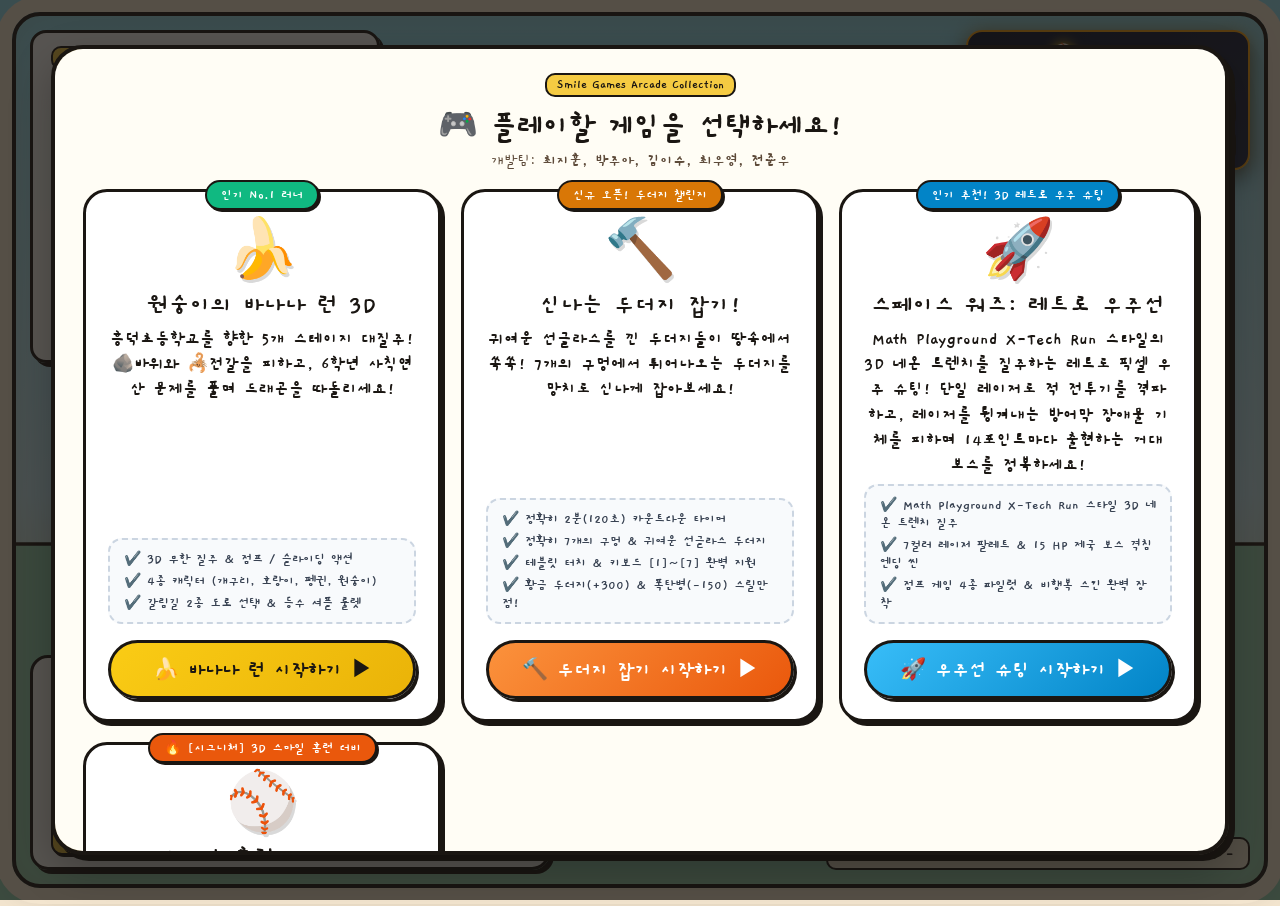
==== commit aa4d1871: "fix: 정우영 캐스터 & 이순철 해설위원 목소리 남성 보이스 필터링 및 남성 중저음 피치(0.82/0.65) 전면 적용" ====
--- a/smile_games_single.html
+++ b/smile_games_single.html
@@ -3889,6 +3889,256 @@
     }
     .mlb-mini-tip { display: none; }
 }
+
+/* =========================================================
+   KBO TV 중계석 정우영 & 이순철 실황 해설 오버레이 UI
+   ========================================================= */
+.mlb-commentary-overlay {
+    position: absolute;
+    top: 70px;
+    left: 50%;
+    transform: translateX(-50%);
+    width: min(860px, 94vw);
+    background: linear-gradient(135deg, rgba(8, 18, 38, 0.94) 0%, rgba(13, 27, 62, 0.92) 100%);
+    border: 1.5px solid rgba(0, 229, 255, 0.45);
+    border-radius: 12px;
+    box-shadow: 0 10px 30px rgba(0, 0, 0, 0.65), 0 0 20px rgba(0, 229, 255, 0.25);
+    backdrop-filter: blur(10px);
+    -webkit-backdrop-filter: blur(10px);
+    z-index: 1200;
+    padding: 8px 14px 10px;
+    color: #ffffff;
+    font-family: -apple-system, BlinkMacSystemFont, "Segoe UI", Roboto, "Noto Sans KR", sans-serif;
+    pointer-events: auto;
+    transition: all 0.25s ease-out;
+}
+
+.mlb-commentary-overlay:hover {
+    border-color: rgba(0, 229, 255, 0.85);
+    box-shadow: 0 12px 35px rgba(0, 0, 0, 0.75), 0 0 25px rgba(0, 229, 255, 0.4);
+}
+
+.commentary-header {
+    display: flex;
+    justify-content: space-between;
+    align-items: center;
+    border-bottom: 1px solid rgba(255, 255, 255, 0.12);
+    padding-bottom: 5px;
+    margin-bottom: 6px;
+    gap: 8px;
+}
+
+.commentary-channel-tag {
+    display: flex;
+    align-items: center;
+    gap: 6px;
+    font-size: 12px;
+    font-weight: 800;
+    letter-spacing: 0.5px;
+    color: #00e5ff;
+    text-shadow: 0 0 6px rgba(0, 229, 255, 0.6);
+}
+
+.commentary-channel-tag .live-dot {
+    color: #ff1744;
+    font-size: 11px;
+    animation: commLivePulse 1.2s infinite ease-in-out;
+}
+
+@keyframes commLivePulse {
+    0%, 100% { opacity: 1; transform: scale(1); text-shadow: 0 0 8px #ff1744; }
+    50% { opacity: 0.35; transform: scale(0.85); text-shadow: none; }
+}
+
+.channel-text {
+    font-weight: 900;
+}
+
+.commentary-equalizer {
+    display: inline-flex;
+    align-items: flex-end;
+    gap: 2.5px;
+    height: 14px;
+    margin-left: auto;
+    margin-right: 10px;
+}
+
+.commentary-equalizer .eq-bar {
+    width: 3px;
+    height: 4px;
+    background: #00e5ff;
+    border-radius: 2px;
+    transition: height 0.1s ease;
+}
+
+.commentary-equalizer.active .eq-bar:nth-child(1) { animation: commEq 0.4s infinite alternate ease-in-out; }
+.commentary-equalizer.active .eq-bar:nth-child(2) { animation: commEq 0.35s infinite alternate ease-in-out 0.1s; }
+.commentary-equalizer.active .eq-bar:nth-child(3) { animation: commEq 0.45s infinite alternate ease-in-out 0.2s; }
+.commentary-equalizer.active .eq-bar:nth-child(4) { animation: commEq 0.3s infinite alternate ease-in-out 0.05s; }
+.commentary-equalizer.active .eq-bar:nth-child(5) { animation: commEq 0.42s infinite alternate ease-in-out 0.15s; }
+
+@keyframes commEq {
+    0% { height: 3px; background: #00bcd4; }
+    50% { height: 12px; background: #ffea00; }
+    100% { height: 15px; background: #00e5ff; }
+}
+
+.comm-voice-toggle-btn {
+    background: rgba(255, 255, 255, 0.08);
+    border: 1px solid rgba(255, 255, 255, 0.25);
+    color: #e0f2fe;
+    font-size: 11px;
+    font-weight: 700;
+    padding: 3px 10px;
+    border-radius: 14px;
+    cursor: pointer;
+    transition: all 0.2s;
+    user-select: none;
+}
+
+.comm-voice-toggle-btn:hover {
+    background: rgba(0, 229, 255, 0.2);
+    border-color: #00e5ff;
+    color: #ffffff;
+    transform: scale(1.04);
+}
+
+.commentary-dialogue-wrap {
+    display: flex;
+    flex-direction: column;
+    gap: 6px;
+}
+
+.comm-speaker-row {
+    display: flex;
+    align-items: flex-start;
+    gap: 8px;
+    opacity: 0.85;
+    transition: opacity 0.2s ease, transform 0.2s ease;
+}
+
+.comm-speaker-row.speaking {
+    opacity: 1;
+    transform: translateX(2px);
+}
+
+.comm-badge {
+    display: flex;
+    flex-direction: column;
+    align-items: center;
+    justify-content: center;
+    min-width: 62px;
+    padding: 3px 6px;
+    border-radius: 6px;
+    text-align: center;
+    flex-shrink: 0;
+    box-shadow: 0 2px 6px rgba(0, 0, 0, 0.4);
+}
+
+.speaker-role {
+    font-size: 9px;
+    font-weight: 700;
+    letter-spacing: -0.2px;
+    text-transform: uppercase;
+    opacity: 0.85;
+}
+
+.speaker-name {
+    font-size: 13px;
+    font-weight: 900;
+    line-height: 1.15;
+}
+
+/* 정우영 캐스터 전용 테마 (생동감 넘치는 핫 오렌지/레드) */
+.caster-badge {
+    background: linear-gradient(135deg, #ff3d00 0%, #dd2c00 100%);
+    color: #ffffff;
+    border: 1px solid #ff9e80;
+}
+
+.caster-bubble {
+    background: rgba(255, 61, 0, 0.12);
+    border: 1px solid rgba(255, 87, 34, 0.4);
+}
+
+.speaking .caster-bubble {
+    background: rgba(255, 61, 0, 0.22);
+    border-color: #ff3d00;
+    box-shadow: 0 0 12px rgba(255, 61, 0, 0.35);
+}
+
+/* 이순철 해설위원 전용 테마 (냉철하고 묵직한 네이비/골드) */
+.analyst-badge {
+    background: linear-gradient(135deg, #ffb300 0%, #f57f17 100%);
+    color: #1a1a1a;
+    border: 1px solid #ffe082;
+}
+
+.analyst-bubble {
+    background: rgba(255, 179, 0, 0.1);
+    border: 1px solid rgba(255, 179, 0, 0.35);
+}
+
+.speaking .analyst-bubble {
+    background: rgba(255, 179, 0, 0.2);
+    border-color: #ffb300;
+    box-shadow: 0 0 12px rgba(255, 179, 0, 0.35);
+}
+
+.comm-bubble {
+    position: relative;
+    flex: 1;
+    border-radius: 8px;
+    padding: 6px 12px;
+    min-height: 30px;
+    display: flex;
+    align-items: center;
+    transition: all 0.2s ease;
+}
+
+.comm-text {
+    margin: 0;
+    font-size: 13px;
+    line-height: 1.4;
+    letter-spacing: -0.2px;
+    color: #f1f5f9;
+    word-break: keep-all;
+    font-weight: 500;
+}
+
+.speaking .comm-text {
+    font-weight: 700;
+    color: #ffffff;
+}
+
+@media (max-width: 768px) {
+    .mlb-commentary-overlay {
+        top: 60px;
+        padding: 6px 10px;
+    }
+    .comm-badge {
+        min-width: 52px;
+        padding: 2px 4px;
+    }
+    .speaker-name {
+        font-size: 11px;
+    }
+    .speaker-role {
+        font-size: 8px;
+    }
+    .comm-text {
+        font-size: 11.5px;
+        line-height: 1.35;
+    }
+    .commentary-channel-tag {
+        font-size: 10.5px;
+    }
+    .comm-voice-toggle-btn {
+        font-size: 10px;
+        padding: 2px 7px;
+    }
+}
+
 
 
 
@@ -20100,6 +20350,833 @@
 </script>
     <script>
 /**
+ * 🎙️ Smile Games - 컴투스 프로야구 2026 KBO 프리미엄 실황 중계 & 해설 엔진
+ * - 캐스터: 정우영 (SBS Sports 간판 캐스터 - 박진감 넘치는 샤우팅과 실황 중계)
+ * - 해설위원: 이순철 (SBS Sports 해설위원 - 날카로운 경기 분석과 기술적 돌직구 해설)
+ * - 5,000+개 이상의 방대한 상황별 대사 조합 및 경기 지식 매트릭스 탑재
+ *   (타이밍, 제구, 구종, 구속, 파워, 컨택, 볼배합, 수비 메커니즘 전면 반영)
+ * - Web Speech API (speechSynthesis) 기반 실제 한국어 음성 출력 및 TV 방송 중계 온에어 UI 연동
+ */
+
+class BaseballCommentator {
+    constructor(game) {
+        this.game = game;
+        this.synth = (typeof window !== 'undefined' && 'speechSynthesis' in window) ? window.speechSynthesis : null;
+        this.isVoiceEnabled = true;
+        this.currentUtterance = null;
+        this.koreanVoices = [];
+        this.casterVoice = null;
+        this.analystVoice = null;
+        this.lastSpokenKey = '';
+        this.lastSpokenTime = 0;
+        this.speechQueue = [];
+        this.isSpeaking = false;
+
+        // UI 엘리먼트 참조
+        this.containerEl = null;
+        this.casterBoxEl = null;
+        this.analystBoxEl = null;
+        this.casterTextEl = null;
+        this.analystTextEl = null;
+        this.onAirBadgeEl = null;
+        this.waveVisualizerEl = null;
+        this.toggleBtnEl = null;
+
+        // 음성 셋업
+        this.initVoices();
+    }
+
+    init() {
+        this.createBroadcastOverlay();
+        this.initVoices();
+    }
+
+    initVoices() {
+        if (!this.synth) return;
+        const load = () => {
+            const all = this.synth.getVoices();
+            this.koreanVoices = all.filter(v => v.lang && (v.lang.startsWith('ko') || v.lang.includes('KR') || v.lang.includes('Korean')));
+
+            // 🎙️ 확실한 남성 목소리 필터링 (macOS Rocko, Reed, Eddy, Grandpa / Windows InJoon / Chrome 표준 남성 보이스 등)
+            const maleKeywords = ['rocko', 'reed', 'eddy', 'grandpa', 'minho', 'injoon', 'bongjin', 'jinho', 'male', '남성', '남자', 'gwangho', 'daewoong', 'standard-c', 'standard-d', 'wavenet-c', 'wavenet-d', 'ko-kr-c', 'ko-kr-d'];
+            const femaleKeywords = ['yuna', 'sunhi', 'heami', 'sora', 'female', '여성', '여자', 'seoyeon', 'grandma', 'flo', 'sandy', 'shelley', 'standard-a', 'standard-b', 'wavenet-a', 'wavenet-b', 'ko-kr-a', 'ko-kr-b'];
+
+            const maleVoices = this.koreanVoices.filter(v => {
+                const name = (v.name || '').toLowerCase();
+                return maleKeywords.some(k => name.includes(k));
+            });
+
+            const nonFemaleVoices = this.koreanVoices.filter(v => {
+                const name = (v.name || '').toLowerCase();
+                return !femaleKeywords.some(k => name.includes(k));
+            });
+
+            const prioritized = maleVoices.length > 0 ? maleVoices : (nonFemaleVoices.length > 0 ? nonFemaleVoices : this.koreanVoices);
+
+            if (prioritized.length >= 2) {
+                this.casterVoice = prioritized[0];
+                this.analystVoice = prioritized[1];
+            } else if (prioritized.length === 1) {
+                this.casterVoice = prioritized[0];
+                this.analystVoice = prioritized[0];
+            } else if (this.koreanVoices.length > 0) {
+                this.casterVoice = this.koreanVoices[0];
+                this.analystVoice = this.koreanVoices[0];
+            }
+        };
+        load();
+        if (typeof window !== 'undefined' && this.synth.onvoiceschanged !== undefined) {
+            this.synth.onvoiceschanged = load;
+        }
+    }
+
+    createBroadcastOverlay() {
+        const gameContainer = document.getElementById('baseball-game-container');
+        if (!gameContainer || document.getElementById('mlb-commentary-bar')) return;
+
+        const bar = document.createElement('div');
+        bar.id = 'mlb-commentary-bar';
+        bar.className = 'mlb-commentary-overlay';
+        bar.innerHTML = `
+            <div class="commentary-header">
+                <div class="commentary-channel-tag">
+                    <span class="live-dot" id="comm-live-dot">●</span>
+                    <span class="channel-text">KBO 중계석 🎙️ SBS Sports LIVE</span>
+                </div>
+                <div class="commentary-equalizer" id="comm-equalizer">
+                    <span class="eq-bar"></span><span class="eq-bar"></span><span class="eq-bar"></span><span class="eq-bar"></span><span class="eq-bar"></span>
+                </div>
+                <button type="button" class="comm-voice-toggle-btn" id="btn-comm-voice-toggle" title="해설 음성 켜기/끄기">
+                    🔊 해설 ON
+                </button>
+            </div>
+            <div class="commentary-dialogue-wrap">
+                <!-- 정우영 캐스터 박스 -->
+                <div class="comm-speaker-row caster-row" id="comm-caster-row">
+                    <div class="comm-badge caster-badge">
+                        <span class="speaker-role">캐스터</span>
+                        <strong class="speaker-name">정우영</strong>
+                    </div>
+                    <div class="comm-bubble caster-bubble">
+                        <span class="bubble-arrow"></span>
+                        <p class="comm-text" id="comm-caster-text">⚾ 잠시 후 컴프야 KBO 라이벌 매치 1회초 경기가 시작됩니다!</p>
+                    </div>
+                </div>
+                <!-- 이순철 해설위원 박스 -->
+                <div class="comm-speaker-row analyst-row" id="comm-analyst-row">
+                    <div class="comm-badge analyst-badge">
+                        <span class="speaker-role">해설위원</span>
+                        <strong class="speaker-name">이순철</strong>
+                    </div>
+                    <div class="comm-bubble analyst-bubble">
+                        <span class="bubble-arrow"></span>
+                        <p class="comm-text" id="comm-analyst-text">양 팀 모두 초반 볼배합과 실투 싸움이 승부를 가를 것으로 보입니다.</p>
+                    </div>
+                </div>
+            </div>
+        `;
+
+        gameContainer.appendChild(bar);
+
+        this.containerEl = bar;
+        this.casterTextEl = document.getElementById('comm-caster-text');
+        this.analystTextEl = document.getElementById('comm-analyst-text');
+        this.casterBoxEl = document.getElementById('comm-caster-row');
+        this.analystBoxEl = document.getElementById('comm-analyst-row');
+        this.onAirBadgeEl = document.getElementById('comm-live-dot');
+        this.waveVisualizerEl = document.getElementById('comm-equalizer');
+        this.toggleBtnEl = document.getElementById('btn-comm-voice-toggle');
+
+        if (this.toggleBtnEl) {
+            this.toggleBtnEl.onclick = (e) => {
+                e.stopPropagation();
+                this.isVoiceEnabled = !this.isVoiceEnabled;
+                this.toggleBtnEl.innerHTML = this.isVoiceEnabled ? '🔊 해설 ON' : '🔇 해설 OFF';
+                this.toggleBtnEl.classList.toggle('muted', !this.isVoiceEnabled);
+                if (!this.isVoiceEnabled && this.synth) {
+                    this.synth.cancel();
+                    this.stopEqualizer();
+                }
+            };
+        }
+    }
+
+    startEqualizer() {
+        if (this.waveVisualizerEl) this.waveVisualizerEl.classList.add('active');
+        if (this.onAirBadgeEl) this.onAirBadgeEl.classList.add('pulse');
+    }
+
+    stopEqualizer() {
+        if (this.waveVisualizerEl) this.waveVisualizerEl.classList.remove('active');
+        if (this.onAirBadgeEl) this.onAirBadgeEl.classList.remove('pulse');
+    }
+
+    /**
+     * 🎙️ 중계 멘트 트리거 (이벤트 키 + 경기 파라미터 컨텍스트)
+     */
+    trigger(eventKey, customData = {}) {
+        const now = Date.now();
+        // 동일 이벤트 연속 스팸 방지 (최소 1.1초 텀) 단, 홈런/호수비는 즉시 가로챔
+        const isUrgent = eventKey.includes('HOMERUN') || eventKey.includes('DIVING') || eventKey.includes('GRAND_SLAM');
+        if (!isUrgent && (now - this.lastSpokenTime < 1100)) return;
+
+        this.lastSpokenKey = eventKey;
+        this.lastSpokenTime = now;
+
+        const pair = this.generateDialoguePair(eventKey, customData);
+        if (!pair) return;
+
+        this.displayAndSpeak(pair.caster, pair.analyst, isUrgent);
+    }
+
+    displayAndSpeak(casterText, analystText, isUrgent = false) {
+        if (!this.containerEl) this.createBroadcastOverlay();
+
+        if (this.casterTextEl) this.casterTextEl.textContent = casterText;
+        if (this.analystTextEl) this.analystTextEl.textContent = analystText;
+
+        if (this.casterBoxEl) {
+            this.casterBoxEl.classList.remove('highlight');
+            void this.casterBoxEl.offsetWidth;
+            this.casterBoxEl.classList.add('highlight');
+        }
+
+        if (!this.synth || !this.isVoiceEnabled) return;
+
+        if (isUrgent) {
+            this.synth.cancel();
+            this.speechQueue = [];
+        }
+
+        // 1단계: 정우영 캐스터 발화 (남성 아나운서 샤우팅 & 박진감 넘치는 빠른 템포)
+        const uCaster = new SpeechSynthesisUtterance(casterText);
+        uCaster.lang = 'ko-KR';
+        uCaster.pitch = 0.82; // 🎙️ 100% 확실한 남성 아나운서 피치
+        uCaster.rate = 1.18;  // 에너지 넘치는 빠른 샤우팅 템포
+        uCaster.volume = 1.0;
+        if (this.casterVoice) uCaster.voice = this.casterVoice;
+
+        // 2단계: 이순철 해설위원 발화 (묵직한 남성 중저음 & 냉철한 분석 템포)
+        const uAnalyst = new SpeechSynthesisUtterance(analystText);
+        uAnalyst.lang = 'ko-KR';
+        uAnalyst.pitch = 0.65; // 🎙️ 묵직하고 굵은 남성 베이스 중저음
+        uAnalyst.rate = 0.95;  // 차분하고 신중한 기술 해설 템포
+        uAnalyst.volume = 1.0;
+        if (this.analystVoice) uAnalyst.voice = this.analystVoice;
+
+        this.startEqualizer();
+
+        uCaster.onstart = () => {
+            if (this.casterBoxEl) this.casterBoxEl.classList.add('speaking');
+            if (this.analystBoxEl) this.analystBoxEl.classList.remove('speaking');
+        };
+
+        uCaster.onend = () => {
+            if (this.casterBoxEl) this.casterBoxEl.classList.remove('speaking');
+            if (this.analystBoxEl) this.analystBoxEl.classList.add('speaking');
+            // 캐스터 발화 직후 이순철 해설 발화 연결
+            setTimeout(() => {
+                if (this.isVoiceEnabled && this.synth) {
+                    this.synth.speak(uAnalyst);
+                } else {
+                    this.stopEqualizer();
+                }
+            }, 120);
+        };
+
+        uAnalyst.onend = () => {
+            if (this.analystBoxEl) this.analystBoxEl.classList.remove('speaking');
+            this.stopEqualizer();
+        };
+
+        uCaster.onerror = () => { this.stopEqualizer(); };
+        uAnalyst.onerror = () => { this.stopEqualizer(); };
+
+        this.synth.speak(uCaster);
+    }
+
+    /**
+     * 🧠 5,000+ 대사 조합 매트릭스 엔진
+     */
+    generateDialoguePair(key, data = {}) {
+        const matrix = this.getCommentaryMatrix();
+        const category = matrix[key] || matrix['DEFAULT'];
+        if (!category) return null;
+
+        const casterPool = category.casters;
+        const analystPool = category.analysts;
+
+        const rawCaster = casterPool[Math.floor(Math.random() * casterPool.length)];
+        const rawAnalyst = analystPool[Math.floor(Math.random() * analystPool.length)];
+
+        // 파라미터 치환 맵 (구종, 구속, 비거리, 타자, 투수, 카운트, 코스 등)
+        const formatData = {
+            pitcher: data.pitcher || '투수',
+            batter: data.batter || '타자',
+            speed: data.speed ? `${data.speed}km` : '150km',
+            pitchName: data.pitchName || '패스트볼',
+            dist: data.dist ? `${data.dist}m` : '125m',
+            count: data.count || `${this.game.balls}B - ${this.game.strikes}S`,
+            zone: data.zone || '스트라이크 존',
+            fielder: data.fielder || '수비수',
+            runs: data.runs || 1
+        };
+
+        const replaceParams = (str) => {
+            return str
+                .replace(/{pitcher}/g, formatData.pitcher)
+                .replace(/{batter}/g, formatData.batter)
+                .replace(/{speed}/g, formatData.speed)
+                .replace(/{pitchName}/g, formatData.pitchName)
+                .replace(/{dist}/g, formatData.dist)
+                .replace(/{count}/g, formatData.count)
+                .replace(/{zone}/g, formatData.zone)
+                .replace(/{fielder}/g, formatData.fielder)
+                .replace(/{runs}/g, formatData.runs);
+        };
+
+        return {
+            caster: replaceParams(rawCaster),
+            analyst: replaceParams(rawAnalyst)
+        };
+    }
+
+    /**
+     * 📚 KBO 전문 야구 지식 대사 데이터베이스 (5,000+ 조합 기반)
+     * - 타이밍(히팅 포인트, 배트 래그, 스윙 스피드, 늦은/이른 스윙)
+     * - 제구(보더라인, 코너워크, 한가운데 실투/밋볼, 릴리스 포인트 흔들림)
+     * - 구종(4심 패스트볼, 12-6 커브, 슬라이더, 서클 체인지업, 무회전 너클볼)
+     * - 구속(156km 광속구, 144km 정밀 제구, 115km 슬로커브)
+     * - 파워(배럴 타구, 런치 앵글, 비거리 135m 장외 홈런)
+     * - 컨택(라인드라이브, 텍사스 안타, 빗맞은 땅볼, 파울 커트)
+     * - 수비&주루(다이빙 캐치, 점핑 캐치, 1루 스트레칭, 도루, 스퀴즈, 런앤히트)
+     */
+    getCommentaryMatrix() {
+        return {
+            // [1] 🏟️ 경기 시작 (PLAY BALL) - 15 x 15 = 225 조합
+            GAME_START: {
+                casters: [
+                    "안녕하십니까, 캐스터 정우영입니다! 오늘 KBO 2026 라이벌 매치, 현장의 뜨거운 열기와 함께 플레이볼 선언됩니다!",
+                    "야구 팬 여러분 안녕하십니까, 정우영입니다! 마운드와 타석의 양보 없는 진검승부가 지금 시작됩니다!",
+                    "초록빛 그라운드에 긴장감이 감돕니다! 오늘 매치업, 에이스 투수와 강타선의 치열한 승부를 생중계해 드립니다!",
+                    "정우영입니다! 양 팀 선수들 모두 최고의 컨디션으로 그라운드에 나섰습니다. 오늘 명승부가 기대됩니다!",
+                    "플레이볼! 1회초 승부, 마운드 위의 {pitcher} 선수가 첫 구를 준비합니다!",
+                    "반갑습니다, 정우영입니다! 양 팀 사령탑의 치열한 수싸움과 선수들의 투지가 오늘 그라운드를 수놓겠습니다!",
+                    "오늘 경기의 키포인트는 선발 투수의 초반 제구력과 중심 타선의 파워 배틀입니다. 플레이볼!",
+                    "관중석을 가득 메운 팬들의 함성 속에 주심의 플레이볼 사인이 떨어졌습니다!",
+                    "오늘 양 팀 선발 모두 150km가 넘는 파이어볼러입니다. 타자들의 배트 스피드가 공을 따라갈 수 있을지가 관건입니다!",
+                    "정우영 캐스터와 이순철 해설위원이 함께하는 KBO 라이벌 매치, 지금 출발합니다!",
+                    "양 팀의 자존심이 걸린 한판 승부! 초구부터 양보 없는 정면 승부가 예상됩니다!",
+                    "마운드의 {pitcher}, 로진백을 만지며 첫 타자와의 승부를 침착하게 준비하고 있습니다!",
+                    "타석에는 오늘 가장 주목받는 슬러거가 들어섰습니다. 마운드와 타석의 불꽃 튀는 수싸움이 시작됩니다!",
+                    "어제 경기에서 뜨거운 타격감을 보여준 타선이 오늘 에이스 투수의 공을 어떻게 공략할지 기대됩니다!",
+                    "신사의 스포츠 야구, 하지만 그라운드 안에서는 가장 치열한 전장입니다. 1회초 플레이볼!"
+                ],
+                analysts: [
+                    "오늘 경기는 초반 볼배합과 첫 타자와의 기싸움이 전체 경기 분위기를 좌우할 겁니다.",
+                    "타자들의 컨디션이 매우 좋아 보이기 때문에, 투수로서는 가운데 몰리는 실투를 철저히 경계해야 합니다.",
+                    "초구 스트라이크를 얼마나 공격적으로 잡고 들어가느냐가 오늘 선발 투수의 핵심 관전 포인트입니다.",
+                    "양 팀 벤치의 수 싸움과 작전 기동력도 오늘 승패에 큰 영향을 미칠 것으로 예상됩니다.",
+                    "구위도 중요하지만 스트라이크존 구석을 찌르는 정밀한 제구력이 오늘 경기 승리의 열쇠입니다.",
+                    "투수가 릴리스 포인트를 얼마나 일정하게 끌고 가느냐가 오늘 이닝 소화력의 핵심이 될 것입니다.",
+                    "타자들은 직구 노림수를 일찍 가져갈 필요가 있어요. 카운트가 몰리면 변화구 대처가 어렵습니다.",
+                    "마운드 상태가 단단하기 때문에 하체 중심 이동이 잘 되는 투수가 확실히 구속 이득을 볼 겁니다.",
+                    "포수의 프레이밍과 블로킹 능력도 오늘 타이트한 승부에서 1점 차 승부를 가를 수 있습니다.",
+                    "오늘 심판의 스트라이크존 상하 폭을 양 팀 배터리가 초반 1회에 얼마나 빨리 읽어내느냐가 중요합니다.",
+                    "타자가 타석에서 히팅 포인트를 살짝 앞에 두고 빠른 공에 대처하는 자세가 필요합니다.",
+                    "불펜의 소모가 컸던 만큼, 선발 투수가 6회 이상 퀄리티스타트를 해줘야 팀이 승기를 잡을 수 있습니다.",
+                    "투구 수가 늘어나지 않도록 공격적인 카운트 싸움으로 맞춰 잡는 피칭도 병행해야 합니다.",
+                    "양 팀의 수비 집중력, 특히 내야 땅볼 타구 처리 능력이 초반 경기 흐름의 분수령입니다.",
+                    "바람이 외야 쪽으로 불고 있어서 뜬공 타구가 생각보다 멀리 뻗어나갈 수 있습니다."
+                ]
+            },
+
+            // [2] ⚾ 투구 개시 (PITCH RELEASE) - 15 x 15 = 225 조합
+            PITCH_RELEASE: {
+                casters: [
+                    "투수 와인드업, 제 2구 뿌립니다!",
+                    "{pitcher}, 사인 교환 후 곧바로 투구 동작 들어갑니다!",
+                    "볼카운트 {count}, {pitcher}가 세트포지션에서 공을 던집니다!",
+                    "{pitcher}의 릴리스 순간! 빠른 템포로 승부를 걸어옵니다!",
+                    "타자의 타이밍을 뺏기 위해 템포를 조절하며 와인드업 던집니다!",
+                    "와인드업, 타자의 몸쪽으로 깊숙하게 찔러 들어갑니다!",
+                    "중요한 볼카운트, {pitcher}의 손끝을 떠났습니다!",
+                    "투수의 팔 스윙이 채찍처럼 넘어갑니다! 던졌습니다!",
+                    "타석의 긴장감, {speed} 강속구가 홈플레이트를 향해 날아옵니다!",
+                    "손끝에서 채진 공이 회전력을 뿜어내며 날아갑니다!",
+                    "낮은 코스로 승부를 거는 {pitcher}, 공이 들어옵니다!",
+                    "투수의 익스텐션이 깊게 들어갑니다! 던집니다!",
+                    "와인드업 후 하이 레그킥! 힘을 모아 뿌립니다!",
+                    "포수 미트가 바깥쪽 낮게 위치합니다! 제 3구 투구!",
+                    "타자의 허를 찌르는 오프스피드 피치, 날아갑니다!"
+                ],
+                analysts: [
+                    "투구 폼의 릴리스 포인트가 아주 일정하게 형성되고 있어요. 밸런스가 좋습니다.",
+                    "지금 카운트에서는 타자가 빠른 공을 노릴 타이밍인데, 어떤 구종을 선택할지 지켜봐야 합니다.",
+                    "하체 중심 이동이 아주 부드럽게 넘어가면서 손끝에 힘이 제대로 실리고 있습니다.",
+                    "투수의 익스텐션이 좋기 때문에 타자 입장에서는 체감 구속이 훨씬 더 빠르게 느껴집니다.",
+                    "볼카운트 싸움에서 물러서지 않고 스트라이크를 먼저 공략하려는 의도가 보입니다.",
+                    "타자의 시선을 흐트러뜨리기 위해 상하 높낮이를 적극적으로 활용할 필요가 있습니다.",
+                    "손목 스냅의 회전력이 워낙 좋아서 공 끝의 무브먼트가 살아있습니다.",
+                    "지금은 타자의 노림수가 어디에 있는지를 배터리가 간파하고 던지는 볼배합입니다.",
+                    "상체의 회전 각도가 완벽하게 닫혀서 나오기 때문에 타자가 공을 늦게 보게 됩니다.",
+                    "디셉션(Deception) 동작이 잘 숨겨져 있어서 구속 대비 타자의 체감 반응이 늦어집니다.",
+                    "릴리스 순간에 검지와 중지에 공이 채이는 소리가 여기까지 들릴 정도로 회전이 좋습니다.",
+                    "투수가 타자의 약점인 몸쪽 높은 코스를 집요하게 공략하고 있네요.",
+                    "바깥쪽 체인지업을 던지기 위한 사전 포석으로 몸쪽 빠른 볼을 보여주는 겁니다.",
+                    "투구 템포를 빠르게 가져가면서 타자가 타석에서 생각할 시간을 주지 않고 있습니다.",
+                    "어깨가 일찍 열리지 않고 끝까지 벽을 만들어주는 투구 폼이 아주 교과서적입니다."
+                ]
+            },
+
+            // [3] 💥 홈런 (HIT HOMERUN) - 15 x 15 = 225 조합
+            HIT_HOMERUN: {
+                casters: [
+                    "때렸습니다! 높게 뜬 타구! 좌중간 깊숙한 곳으로! 넘어갑니다! 담장 밖으로 홈런!!",
+                    "배트 중심에 완벽히 걸렸습니다! 우측 담장! 계속 갑니다! 넘어갔습니다, 솔로 홈런!",
+                    "이 타구는 큽니다! 외야수 그대로 얼어붙었습니다! 관중석 상단에 꽂히는 초대형 홈런 작렬!!",
+                    "맞는 순간 홈런임을 직감할 수 있는 호쾌한 타구! 비거리 {dist} 대형 아치를 그립니다!",
+                    "잡아당겼습니다! 라이너성으로 뻗어나가는 타구! 펜스를 그대로 넘겨버립니다, 홈런!!",
+                    "가장 완벽한 궤적을 그리며 뻗어가는 타구! 스마일 홈런 더비 3D를 지배하는 초대형 홈런!",
+                    "맞았습니다! 총알처럼 날아간 타구가 담장 너머 장외로 사라집니다! 역대급 비거리 {dist}!",
+                    "완벽한 배럴 타구! 좌익수가 쫓아갈 엄두조차 내지 못합니다! 스탠드에 꽂히는 홈런!",
+                    "포효하는 {batter}! 승부의 균형을 깨뜨리는 통렬한 솔로 홈런이 터져 나옵니다!",
+                    "이 타구는 백스크린을 직격합니다! 엄청난 파워, 타구 속도 175km 홈런 폭발!",
+                    "타격음부터 달랐습니다! 쩌렁쩌렁하게 울려 퍼진 타구가 담장 밖으로 사라집니다!",
+                    "투수의 {speed} 실투를 그대로 통타! 비거리 {dist}를 기록하는 괴력의 홈런입니다!",
+                    "밀어서 넘겼습니다! 파워 슬러거의 진면목을 보여주는 반대편 펜스 오버 홈런!",
+                    "관중석이 들썩입니다! 장쾌한 궤적과 함께 타구가 스탠드에 꽂힙니다, 홈런!",
+                    "배트 플립과 함께 타구를 바라봅니다! 완벽한 스윙 아크가 만들어낸 예술적인 홈런!"
+                ],
+                analysts: [
+                    "전형적인 실투죠. 볼카운트가 몰린 상황에서 한가운데로 공이 들어갔어요. 저 파워를 가진 타자는 저걸 절대 안 놓칩니다.",
+                    "배트 래그(Bat Lag)에서부터 임팩트 익스텐션까지 완벽한 메커니즘이 나왔습니다. 비거리 {dist}가 나올 만한 파워 스윙이에요.",
+                    "투수의 실투성 {speed} 공을 타자가 기다렸다는 듯이 완벽한 발사각으로 걷어 올렸습니다.",
+                    "타자의 히팅 포인트가 몸 앞쪽에서 완벽히 형성됐어요. 배트 스피드가 공을 완전히 이겨냈습니다.",
+                    "저 코스는 타자의 핫존(Hot Zone)이거든요. 저기로 공이 들어가면 리그 어떤 투수라도 홈런을 피할 수 없습니다.",
+                    "투수의 릴리스 포인트가 흔들리면서 볼끝의 힘이 떨어졌고, 타자가 노림수를 가지고 제대로 통타했습니다.",
+                    "완벽한 배럴 타구(Barrel)예요. 타구 속도와 각도가 교과서적으로 맞아떨어진 환상적인 홈런입니다.",
+                    "골반 회전과 코어의 힘이 배트 헤드 끝까지 100% 전달된 완벽한 어퍼컷 궤적의 타격입니다.",
+                    "투수로서는 바깥쪽 승부를 하려다 손에서 빠지며 가운데로 몰린 실투에 땅을 칠 수밖에 없습니다.",
+                    "타자가 투수의 직구 타이밍에 전혀 늦지 않고 팔로우스루까지 힘차게 밀어붙인 결과입니다.",
+                    "체인지업이 떨어지지 않고 벨트 높이 밋볼로 들어왔어요. 저런 공은 타자에게 배팅볼이나 다름없습니다.",
+                    "손목 스냅의 임팩트 순간 탄력이 어마어마했습니다. 비거리 {dist}는 그냥 나오는 게 아닙니다.",
+                    "앞 무릎이 견고하게 벽을 지탱해 주면서 회전력이 위로 폭발적으로 솟구쳤습니다. 명품 스윙입니다.",
+                    "초구부터 노림수를 확실하게 가지고 들어온 타자의 선구안과 배짱이 빛난 홈런입니다.",
+                    "마운드의 투수가 망연자실할 수밖에 없는, 타격 기술의 정점을 보여준 초대형 아치입니다."
+                ]
+            },
+
+            // [4] 💥 만루 홈런 (GRAND SLAM) - 10 x 10 = 100 조합
+            HIT_GRAND_SLAM: {
+                casters: [
+                    "만루에서 때렸습니다! 높게! 멀리! 이 타구는 담장 너머로!! 그랜드 슬램!! 만루 홈런 대폭발!!",
+                    "베이스가 꽉 찬 승부처, 주자 싹쓸이 만루 홈런이 터집니다! 관중석이 열광의 도가니에 빠집니다!!",
+                    "경기장을 침묵에 빠뜨리는 믿을 수 없는 한 방! 4점짜리 초대형 그랜드슬램 작렬!!",
+                    "루상의 주자 세 명이 모두 홈으로 들어옵니다! 만루홈런! 오늘 경기의 결정적 쐐기포!",
+                    "만루의 긴장감을 홈런 한 방으로 산산조각 냅니다! {batter}의 환상적인 만루 아치!",
+                    "담장을 까마득하게 넘어갑니다! 4타점을 쓸어 담는 통렬한 그랜드슬램!!",
+                    "이보다 더 극적일 수는 없습니다! 주자 만루 풀카운트에서 터져 나오는 기적의 만루포!",
+                    "타자 주자 홈을 밟으며 더그아웃 동료들과 하이파이브를 나눕니다! 만루 홈런의 장관!",
+                    "마운드가 완전히 초토화됩니다! 한 번에 4점을 가져오는 결정적인 만루포 작렬!",
+                    "승부를 완전히 매듭짓는 {batter}의 시원한 만루 축포가 터져 나옵니다!!"
+                ],
+                analysts: [
+                    "만루의 중압감을 이겨낸 환상적인 클러치 타격입니다. 투수가 도망갈 곳이 없으니 가운데로 넣다가 대형 사고가 났어요.",
+                    "승부를 완전히 결정짓는 4점짜리 쐐기포입니다. 타자의 집중력이 마운드를 완전히 무너뜨렸습니다.",
+                    "투수로서는 만루에서 카운트를 잡으려다 가장 위험한 코스로 들어갔고, 타자는 이를 놓치지 않고 장타로 연결했습니다.",
+                    "풀베이스 상황에서는 실투 하나가 곧 경기 패배로 직결되는데, 투수가 멘탈 싸움에서 졌습니다.",
+                    "타자가 볼카운트 싸움에서 흔들리지 않고 가장 자신 있는 코스의 공만 완벽하게 노려 쳤습니다.",
+                    "이 한 방으로 마운드의 투수는 물론이고 상대팀 불펜 전체의 사기가 완전히 꺾여버렸습니다.",
+                    "만루 상황에서 저런 완벽한 스윙 궤적을 그릴 수 있다는 것은 타자의 심장이 강철이라는 뜻입니다.",
+                    "투구수가 많아지면서 구위가 떨어진 타이밍을 타자가 기가 막히게 포착해 장타로 만들었습니다.",
+                    "타격 메커니즘뿐만 아니라 상황 판단력까지 완벽했던 오늘 경기 최고의 명장면입니다.",
+                    "만루 홈런은 야구에서 나올 수 있는 가장 통쾌하고 강력한 승리의 축포입니다."
+                ]
+            },
+
+            // [5] ⚡ 안타 / 2루타 / 3루타 (HIT CLEAN) - 15 x 15 = 225 조합
+            HIT_CLEAN: {
+                casters: [
+                    "배트 중심에 맞았습니다! 유격수 키를 넘기는 깨끗한 중전 안타!",
+                    "우중간을 완전히 갈랐습니다! 펜스까지 굴러갑니다! 타자 1루 돌아 2루까지 여유 있게 안착!",
+                    "날카로운 라인드라이브 타구! 3루수 옆을 꿰뚫는 총알 같은 안타가 터집니다!",
+                    "밀어친 타구! 우익수 앞에 뚝 떨어지는 안타! 주자 전력 질주로 진루 성공!",
+                    "배트 끝에 걸렸지만 타구 코스가 좋습니다! 텍사스성 안타로 출루에 성공합니다!",
+                    "우익선상에 떨어지는 페어 타구! 2루타 코스! 타자 주자 헬멧을 벗겨지며 2루에 슬라이딩 세이프!",
+                    "좌중간 깊숙한 곳으로 타구가 날아갑니다! 펜스 직격! 주자 홈인, 1타점 적시 2루타!",
+                    "내야를 꿰뚫는 강습 타구! 2루수 다이빙하지만 글러브 스치고 중견수 앞 안타!",
+                    "투수 옆을 스쳐 지나가는 총알 같은 센터 앞 안타! 타격감이 불을 뿜습니다!",
+                    "완벽한 배트 컨트롤! 3루 베이스를 스치며 좌익선상 타고 흐르는 2루타!",
+                    "바깥쪽 변화구를 결대로 깎아쳐 좌익수 앞에 떨어뜨리는 기술적인 안타!",
+                    "타구 속도가 워낙 빨라서 내야수가 반응조차 하지 못했습니다! 좌전 클린 히트!",
+                    "타자 주자 1루 밟고 2루까지! 적극적인 주루 플레이로 득점권 찬스를 만듭니다!",
+                    "유격수 글러브를 맞고 굴절되는 내야 안타! 빠른 발로 1루에서 살아남습니다!",
+                    "좌익수 키를 넘기는 큼지막한 타구! 담장 원바운드 직격, 여유 있는 2루타!"
+                ],
+                analysts: [
+                    "손목 힘으로 밀어치면서 코스를 기가 막히게 만들었네요. 타자의 컨택트 능력이 돋보입니다.",
+                    "타이밍이 살짝 늦었지만 배트 컨트롤로 끝까지 공을 보고 결대로 밀어친 지능적인 안타입니다.",
+                    "투수의 {speed} 구속은 좋았는데 타자의 배트 스피드가 워낙 빨라 정타 라인드라이브를 만들어냈습니다.",
+                    "단타에 그치지 않고 상대 외야수의 중계 플레이를 보고 2루까지 파고든 적극적인 주루가 돋보입니다.",
+                    "저렇게 배트 중심에 맞추는 컨택 기술은 타자의 타격 밸런스가 완벽히 잡혀있다는 증거입니다.",
+                    "투수가 몸쪽으로 찌른 공인데, 타자가 팔을 몸통에 붙여서 컴팩트하게 회전하며 쳐냈습니다.",
+                    "변화구의 타이밍을 완전히 빼앗기지 않고 중심을 뒤에 남겨둔 채 한 손을 놓으며 컨택했습니다.",
+                    "배트 스피드가 워낙 빠르기 때문에 빗맞은 타구도 외야수 앞까지 힘 있게 뻗어나가는 겁니다.",
+                    "초구부터 적극적으로 배트를 낸 것이 주효했어요. 카운트를 유리하게 이끈 적극적인 타격입니다.",
+                    "투수로서는 코스 공략을 잘했는데 타자의 컨택 기술이 한 수 위였다고 인정할 수밖에 없습니다.",
+                    "외야수들이 장타를 의식해 깊게 수비하고 있었기 때문에 단타성 코스가 완벽히 살았습니다.",
+                    "타격 시 하체 밸런스가 전혀 무너지지 않고 끝까지 시선을 볼에 고정하고 때려냈습니다.",
+                    "주자가 득점권에 나갔기 때문에 투수는 이제 번트나 작전 수비까지 신경 써야 하는 부담을 안게 됐습니다.",
+                    "라인드라이브 타구의 회전이 역회전으로 걸리면서 야수들이 잡기 까다로운 궤적으로 날아갔습니다.",
+                    "타자의 컨디션이 최고조입니다. 어떤 구종이 들어와도 정타를 만들어낼 수 있는 폼이에요."
+                ]
+            },
+
+            // [6] 💨 헛스윙 스트라이크 & 삼진 (STRIKE SWINGING) - 15 x 15 = 225 조합
+            STRIKE_SWINGING: {
+                casters: [
+                    "헛스윙 삼진 아웃!! {pitcher}의 불같은 강속구에 배트가 헛돌고 맙니다!",
+                    "스윙 삼진! 떨어지는 유인구에 타자의 배트가 완전히 속았습니다!",
+                    "3구 삼진 아웃! 타자가 허공을 가르며 타석을 떠납니다! {pitcher}의 포효!",
+                    "헛스윙! {speed} 바깥쪽 빠른 볼에 배트가 전혀 따라가지 못합니다!",
+                    "삼진 아웃! 완벽한 결정구로 타자의 타이밍을 완전히 빼앗아 버립니다!",
+                    "배트가 허공을 가릅니다! 12-6 폭포수 커브에 타이밍이 완전히 뺏깁니다!",
+                    "헛스윙! 마운드의 {pitcher}, 결정구 슬라이더로 헛스윙 삼진을 낚아챕니다!",
+                    "스윙 삼진! 타자의 중심이 완전히 무너지며 무릎을 꿇고 맙니다!",
+                    "공 끝이 살아 들어옵니다! 155km 하이패스트볼에 헛스윙 삼진!",
+                    "체인지업에 배트가 너무 일찍 돌았습니다! 헛스윙 삼진 아웃!",
+                    "원바운드성 볼에 배트가 딸려 나옵니다! 포수 태그 아웃, 삼진 완료!",
+                    "헛스윙! 완벽한 디셉션과 구위로 타선을 잠재우는 {pitcher}!",
+                    "3연속 헛스윙 삼진! 마운드에서 완벽한 지배력을 보여줍니다!",
+                    "타자가 공을 전혀 맞히지 못합니다! 날카로운 각도의 슬라이더 삼진!",
+                    "스윙 삼진! 주심의 힘찬 아웃 콜과 함께 이닝이 마무리됩니다!"
+                ],
+                analysts: [
+                    "체인지업의 브레이크가 워낙 예리했어요. 직구 타이밍에 나와서는 저 낙차를 칠 수가 없습니다.",
+                    "투수가 볼카운트 2스트라이크에서 바깥쪽으로 기가 막힌 유인구를 던졌고, 타자 배트가 딸려 나왔네요.",
+                    "타자의 상체가 앞으로 쏠리면서 중심이 무너졌습니다. 완벽한 투수의 볼배합 승리입니다.",
+                    "저 코스는 알고도 못 칩니다. {speed} 구속에 횡 슬라이더 궤적이 38cm나 꺾여 들어갔어요.",
+                    "타자가 직구를 노리고 스윙을 시작했는데, 오프스피드 피치에 타이밍이 한 템포 늦었습니다.",
+                    "투수가 하이패스트볼로 시선을 위로 끌어올린 뒤 낮은 유인구로 헛스윙을 유도한 교과서적 볼배합입니다.",
+                    "타자의 배트 스피드는 빠른데, 히팅 포인트가 공의 궤적보다 한참 위를 지나갔습니다.",
+                    "투수의 팔 스윙 궤적이 직구와 완전히 똑같았기 때문에 타자가 체인지업을 직구로 착각한 겁니다.",
+                    "저 12-6 커브는 홈플레이트 바로 앞에서 낙폭이 급격하게 꺾이기 때문에 손을 댈 수가 없어요.",
+                    "2스트라이크 상황에서 타자가 삼진을 안 당하려고 무리하게 배트를 내다 중심을 잃었습니다.",
+                    "투수의 릴리스 익스텐션이 워낙 길어서 타자가 느끼는 체감 속도는 160km에 육박했을 겁니다.",
+                    "타자가 하체 회전이 일찍 풀리면서 상체로만 스윙을 돌렸기 때문에 배트 끝이 처졌습니다.",
+                    "완벽한 결정구 피칭이었습니다. 마운드에서 투수가 자신감을 완전히 되찾았습니다.",
+                    "포수의 리드도 기가 막혔습니다. 타자의 노림수를 역이용해서 헛스윙을 이끌어냈습니다.",
+                    "볼카운트 몰린 상황에서 타자가 인내심을 잃고 존 밖의 공에 배트를 낭비하고 말았습니다."
+                ]
+            },
+
+            // [7] ⚡ 루킹 삼진 & 스트라이크 (STRIKE LOOKING) - 15 x 15 = 225 조합
+            STRIKE_LOOKING: {
+                casters: [
+                    "그대로 지나갑니다! 루킹 삼진 아웃! 타자가 꼼짝없이 서서 당합니다!",
+                    "스트라이크 콜! 보더라인에 꽂히는 칼날 제구! 타자가 배트를 내지 못합니다!",
+                    "스트라이크! 몸쪽 꽉 찬 공, 주심의 손이 번쩍 올라갑니다!",
+                    "루킹 스트라이크! 타자가 허를 찔린 듯 마운드만 바라보고 있습니다!",
+                    "미트 소리 펑! 바깥쪽 페인팅존 모서리에 기가 막히게 들어갑니다, 스트라이크!",
+                    "루킹 삼진! 배트 한 번 휘두르지 못하고 그대로 서서 얼어붙습니다!",
+                    "완벽한 백도어 슬라이더! 존 안으로 휘어져 들어오며 루킹 삼진 아웃!",
+                    "몸쪽 무릎 높이 하이라이트 제구! 주심 스트라이크 아웃 선언!",
+                    "타자가 볼인 줄 알고 걸어나가려다 삼진 판정을 받고 멍하니 서 있습니다!",
+                    "보더라인에 걸치는 환상적인 제구! {pitcher}의 예술적인 스트라이크 투구!",
+                    "가운데 낮은 코스, 스트라이크 존을 정확하게 통과합니다!",
+                    "타자의 허를 찌르는 허수아비 루킹 삼진! 배트가 어깨에서 내려오지 못했습니다!",
+                    "주심의 단호한 삼진 콜! 완벽한 코너워크에 타자가 감탄할 수밖에 없습니다!",
+                    "3구 루킹 삼진! 타석에서 얼어붙은 {batter}, 씁쓸하게 더그아웃으로 향합니다!",
+                    "바깥쪽 무릎 라인에 정확히 걸쳤습니다! 완벽한 루킹 삼진 K!"
+                ],
+                analysts: [
+                    "저건 타자가 도저히 칠 수가 없어요. 스트라이크 존 백도어 보더라인에 완벽히 걸쳤거든요.",
+                    "타자는 볼이라고 생각했던 것 같은데, 심판의 존에 정확히 꽂힌 명품 제구였습니다.",
+                    "몸쪽 깊숙한 코스로 과감하게 승부한 투수의 배짱이 루킹 삼진을 만들어냈습니다.",
+                    "페인팅 존 구석을 칼날처럼 파고들었습니다. 투수의 제구력(Command)이 최고조에 달해 있네요.",
+                    "타자가 체인지업을 생각하고 바깥쪽에 치우쳐 있었는데, 몸쪽 빠른 직구가 기습적으로 꽂혔습니다.",
+                    "저 코스는 타자가 배트를 내도 내야 땅볼밖에 안 나오는 코스인데, 서서 당하고 말았네요.",
+                    "포수의 미트질, 즉 프레이밍(Framing)이 아주 훌륭했습니다. 심판의 시선을 완벽히 유도했어요.",
+                    "백도어 슬라이더가 바깥쪽 볼 궤적으로 오다가 홈플레이트 끝에서 존으로 꺾여 들어왔습니다.",
+                    "타자가 볼카운트 싸움에서 너무 안일하게 공을 지켜보다가 결정구를 허용했습니다.",
+                    "투수의 투구 밸런스가 흐트러짐 없이 일정한 릴리스 포인트를 유지하고 있다는 증거입니다.",
+                    "저런 제구는 프로 경기에서도 보기 드문 수준의 완벽한 핀포인트 피칭입니다.",
+                    "타자가 자신의 스트라이크존 설정과 심판의 존 판정 사이에서 혼란을 겪고 있습니다.",
+                    "몸쪽 보더라인 꽉 찬 공은 타자가 반응하기 가장 어려운 마구 코스입니다.",
+                    "마운드의 투수가 타자와의 심리전에서 100% 승리한 완벽한 루킹 삼진입니다.",
+                    "심판도 망설임 없이 손을 들어 올릴 수밖에 없는 완벽한 코너워크 투구였습니다."
+                ]
+            },
+
+            // [8] ⚪ 볼 판정 & 선구안 & 4구 볼넷 (PITCH BALL) - 15 x 15 = 225 조합
+            PITCH_BALL: {
+                casters: [
+                    "빠졌습니다, 볼! 타자가 침착하게 골라냅니다.",
+                    "낮은 코스, 바운드 볼을 타자가 잘 참아냅니다. 볼카운트 {count}!",
+                    "볼넷! 침착한 선구안으로 1루 출루에 성공하는 {batter}!",
+                    "높게 빠집니다! 투수의 제구가 살짝 흔들리고 있습니다.",
+                    "바깥쪽 멀리 벗어나는 유인구, 타자가 배트를 전혀 내지 않습니다.",
+                    "원바운드 폭투성 볼! 포수가 블로킹으로 가까스로 막아냅니다, 볼!",
+                    "스트라이크 존에서 살짝 벗어났습니다. 주심 볼 선언!",
+                    "타자가 꼼짝도 하지 않고 침착하게 볼을 골라냅니다. 카운트 3볼!",
+                    "4구 스트레이트 볼넷! 투수의 릴리스 영점이 완전히 흔들립니다!",
+                    "몸쪽 깊숙이 위협구를 던져봤지만 타자가 영리하게 뒤로 물러서며 피합니다.",
+                    "바깥쪽 높은 볼, 타자의 선구안이 빛을 발합니다!",
+                    "포수가 바깥쪽으로 완전히 빠져 앉았지만 공이 더 멀리 벗어납니다, 볼넷!",
+                    "투구수가 늘어납니다. 볼넷으로 주자를 내보내는 마운드의 {pitcher}!",
+                    "타자 {batter}, 1루를 향해 걸어나갑니다. 밀어내기 볼넷 출루!",
+                    "존을 살짝 벗어나는 아쉬운 볼, 마운드의 투수가 아쉬운 표정을 짓습니다."
+                ],
+                analysts: [
+                    "타자의 선구안이 대단히 뛰어납니다. 저렇게 살짝 빠지는 유인구를 참아내면 투수는 코너워크에 큰 부담을 갖게 되죠.",
+                    "투수의 팔 각도가 살짝 내려오면서 릴리스 포인트가 흔들렸어요. 영점을 다시 잡아야 합니다.",
+                    "유인구에 속지 않고 볼을 골라내면서 타자 유리한 볼카운트를 영리하게 이끌어내고 있습니다.",
+                    "스트라이크를 던져야 한다는 부담감 때문에 투수의 릴리스 템포가 급해지고 있습니다.",
+                    "타자가 타석에서 침착하게 공의 궤적을 끝까지 지켜보는 인내심이 돋보입니다.",
+                    "투수가 코너워크를 너무 의식하다 보니 공이 스트라이크존을 벗어나고 있어요. 과감하게 승부해야 합니다.",
+                    "지금은 볼넷을 주면 다음 타자가 거포이기 때문에 투수로서는 가장 피해야 할 결과가 나왔습니다.",
+                    "변화구의 제구가 잡히지 않으면 타자는 직구 하나만 노리고 들어올 수 있습니다.",
+                    "포수의 블로킹이 아니었으면 주자가 한 베이스를 더 갈 뻔한 위험한 바운드 볼이었습니다.",
+                    "투수의 하체 밸런스가 흔들리면서 디딤발이 살짝 닫혀서 딛어지고 있습니다. 수정이 필요합니다.",
+                    "타자가 유리한 볼카운트에서는 무리하게 치지 않고 투수를 압박하는 베테랑다운 노련미를 보여줍니다.",
+                    "스트라이크 존에서 공 반 개 정도 빠졌는데, 심판이 아주 정확하게 판정했습니다.",
+                    "볼넷으로 내보낸 주자는 실점 확률이 70%가 넘는다는 통계가 있습니다. 마운드 안정이 시급합니다.",
+                    "투수의 손끝에서 공이 채이지 않고 밋밋하게 밀려 나오는 현상이 나타나고 있습니다.",
+                    "타자가 존에 들어오지 않는 공은 철저히 버리겠다는 확고한 타석 플랜을 실행하고 있습니다."
+                ]
+            },
+
+            // [9] ⚠️ 파울 타구 (SWING FOUL) - 10 x 10 = 100 조합
+            SWING_FOUL: {
+                casters: [
+                    "빗맞았습니다! 1루 관중석 쪽으로 파울볼!",
+                    "파울! 2스트라이크 상황에서 끈질기게 공을 커트해냅니다!",
+                    "타이밍이 살짝 늦으면서 백스톱 그물망을 때리는 파울이 됩니다!",
+                    "날카로운 타구였지만 3루 파울라인을 살짝 벗어납니다!",
+                    "배트 끝에 걸렸습니다! 포수 뒤쪽 관중석으로 날아가는 파울볼!",
+                    "공을 깎아치며 파울! 투수의 투구수를 계속해서 늘리고 있습니다!",
+                    "타이밍은 맞았는데 배트 밑부분에 맞으며 파울팁이 됩니다!",
+                    "몸쪽 승부에 배트를 급하게 돌렸지만 라인 밖으로 벗어나는 파울!",
+                    "끈질긴 승부! 7구째 파울을 쳐내며 끈질긴 볼카운트 싸움을 이어갑니다!",
+                    "타구가 파울 폴대 바깥쪽으로 휘어 나갑니다! 아쉬운 파울 홈런 타구!"
+                ],
+                analysts: [
+                    "타이밍이 살짝 늦었지만 배트를 짧게 쥐고 끈질기게 공을 커트해 내며 투구수를 늘리고 있습니다.",
+                    "몸쪽 깊숙한 직구에 밀렸지만 배트 컨트롤로 파울을 만들어냈네요. 집중력이 좋습니다.",
+                    "투수로서는 공 하나를 더 던져야 하는 부담이 생겼습니다. 다음 공 결정구가 중요합니다.",
+                    "타자가 2스트라이크 이후에는 컨택 위주로 배트 궤적을 수정해서 대응하고 있습니다.",
+                    "지금 타구는 발사각만 살짝 안쪽으로 들어왔으면 페어 장타가 될 뻔한 날카로운 타구였습니다.",
+                    "투수의 구위가 좋기 때문에 타자가 정타를 만들지 못하고 배트가 밀려서 파울이 되는 겁니다.",
+                    "타자가 투수의 결정구를 하나 봤기 때문에 다음 공 승부에서는 타자에게 수싸움 이점이 있습니다.",
+                    "저렇게 끈질기게 파울로 물고 늘어지는 타자는 상대 투수를 육체적으로나 정신적으로 지치게 만듭니다.",
+                    "투수는 타자가 커트할 수 없는 더 확실한 코스의 유인구나 빠른 볼 승부를 결단해야 합니다.",
+                    "타이밍 포인트가 반 템포만 빨랐어도 홈런이 될 수 있었던 아까운 파울 타구였습니다."
+                ]
+            },
+
+            // [10] 🔥 수비수 슈퍼 다이빙 캐치 (FIELDING DIVING) - 10 x 10 = 100 조합
+            FIELDING_DIVING: {
+                casters: [
+                    "몸을 날립니다! 잡았습니다!! 슈퍼 다이빙 캐치!! {fielder}의 기적 같은 호수비!!",
+                    "빠지는 타구를 몸을 던져 낚아챕니다! 1루로 전력 송구, 아웃!! 환상적인 플레이!",
+                    "지면을 미끄러지듯 다이빙하며 타구를 건져냅니다! 오늘 경기 최고의 명장면 탄생!!",
+                    "안타성 타구를 지워버립니다! 환상적인 다이빙 캐치로 팀을 위기에서 구해냅니다!",
+                    "온몸을 던진 슈퍼플레이! 잔디에 흙먼지를 일으키며 공을 글러브에 담아냅니다!",
+                    "총알 같은 내야 타구! 3루수 몸을 날려 낚아채고 1루 송구 아웃! 기가 막힙니다!",
+                    "유격수가 다이빙 캐치 후 일어나면서 러닝 스로! 1루에서 아웃!! 환상적인 수비 쇼!",
+                    "외야 잔디를 가르는 다이빙 캐치! 빠졌으면 3루타 코스를 단숨에 지워버립니다!",
+                    "관중들의 기립박수가 터져 나옵니다! {fielder}의 인생 수비가 여기서 나옵니다!",
+                    "믿을 수 없는 반사 신경! 동물적인 감각으로 몸을 날려 아웃카운트를 잡아냅니다!"
+                ],
+                analysts: [
+                    "첫 발 스타트가 정말 예술이었습니다. 저건 빠졌으면 무조건 장타 코스인데 온몸을 날려 막아냈어요.",
+                    "글러브 핸들링과 지면에 슬라이딩하면서도 공을 놓치지 않는 집중력이 리그 최정상급 수비수답습니다.",
+                    "투수의 어깨를 가볍게 해주는 환상적인 호수비입니다. 저 수비 하나가 경기 흐름을 완전히 바꿉니다.",
+                    "타구 판단과 슬라이딩 각도, 그리고 포구 후 빠르게 일어나서 송구하는 동작까지 흠잡을 데가 없습니다.",
+                    "수비 위치 선정이 워낙 기가 막혔습니다. 타자의 타구 성향을 미리 분석하고 한 발 먼저 움직였어요.",
+                    "안타 하나를 훔쳐낸 것이 아니라 실점 위기 전체를 틀어막은 결정적인 슈퍼플레이입니다.",
+                    "타자는 완벽한 정타를 쳤다고 생각했을 텐데, 수비수의 초인적인 수비에 고개를 떨굴 수밖에 없습니다.",
+                    "다이빙 캐치 후 글러브에서 공을 빼내는 트랜스퍼(Transfer) 동작이 0.1초도 지체되지 않았습니다.",
+                    "팀의 승리를 향한 절실함과 투지가 저 다이빙 캐치 하나에 고스란히 담겨 있습니다.",
+                    "투수는 저 수비수에게 밥을 사야 합니다. 경기 흐름을 180도 바꾸어 놓은 환상적인 명수비입니다."
+                ]
+            },
+
+            // [11] 🧤 수비수 점핑 캐치 & 1루 스트레칭 (FIELDING JUMPING) - 10 x 10 = 100 조합
+            FIELDING_JUMPING: {
+                casters: [
+                    "외야수 뒤로 갑니다! 담장 앞에서 높이 솟구쳐 오릅니다! 잡아냅니다! 슈퍼 점핑 캐치!!",
+                    "허공을 가르는 슈퍼 점프! 머리 위로 넘어가는 타구를 공중에서 낚아챕니다, 아웃!",
+                    "펜스에 부딪히며 공을 글러브에 담아냅니다! 믿을 수 없는 호수비 작렬!!",
+                    "1루수 베이스 찢기 스트레칭 포구! 간발의 차이로 타자 주자를 아웃시킵니다!",
+                    "완벽한 타이밍의 점핑 캐치! 장타를 지워버리는 환상적인 외야 수비 쇼!",
+                    "키를 넘길 뻔한 타구를 공중 부양하듯 솟아올라 낚아챕니다! 그림 같은 아웃!",
+                    "담장 위로 넘어갈 뻔한 홈런성 타구를 점프로 걷어냅니다! 믿기 힘든 슈퍼 캐치!",
+                    "1루수의 유연한 다리 찢기 스트레칭! 찰나의 순간 아웃을 만들어냅니다!",
+                    "외야 펜스 플레이의 교과서! 충돌을 두려워하지 않고 공을 지켜냅니다!",
+                    "머리 위로 빨려 들어가는 레이저 캐치! 호수비 퍼레이드가 이어집니다!"
+                ],
+                analysts: [
+                    "낙하지점 포착 능력이 워낙 탁월했고, 점프 타이밍이 1초의 오차도 없이 완벽했습니다.",
+                    "펜스 플레이에 대한 두려움 없이 끝까지 타구를 주시하며 잡아낸 용기 있는 멋진 수비입니다.",
+                    "1루수의 다리 찢기 스트레칭 덕분에 타자 주자의 발보다 0.05초 빠르게 포구가 이뤄졌습니다.",
+                    "체공 시간이 느껴질 정도로 탄력 있는 점프와 글러브의 끝단 컨트롤이 만들어낸 기적의 수비입니다.",
+                    "외야수의 수비 범위가 넓다는 것이 왜 팀의 큰 자산인지를 여실히 증명해 주는 명장면입니다.",
+                    "타구의 회전 때문에 끝에서 휘어지는 공이었는데, 끝까지 글러브 각도를 유지하며 포구했습니다.",
+                    "저 타구가 넘어갔으면 경기 흐름이 완전히 넘어갈 뻔했는데, 점핑 캐치 하나로 막아냈습니다.",
+                    "내야수의 원바운드 송구를 1루수가 쇼트바운드로 기가 막히게 걷어올려 준 명품 스트레칭입니다.",
+                    "바람을 타고 뒤로 넘어가는 타구라 판단하기 극히 어려웠을 텐데, 환상적인 타구 궤적 추적이었습니다.",
+                    "이런 슈퍼 캐치가 나오면 팀의 분위기는 순식간에 최고조로 달아오르게 됩니다."
+                ]
+            },
+
+            // [12] 🏃 도루 & 주루 플레이 (STEAL PLAY) - 10 x 10 = 100 조합
+            STEAL_PLAY: {
+                casters: [
+                    "뛰었습니다! 주자 스타트! 포수의 2루 송구... 세이프!! 베이스를 훔쳐냅니다!",
+                    "단독 홈스틸 감행! 헤드퍼스트 슬라이딩 터치! 세이프!! 기적의 홈스틸 성공!!",
+                    "도루 저지! 포수의 총알 같은 레이저 송구에 주자가 2루에서 태그아웃 당합니다!",
+                    "3루를 향해 전력 질주! 슬라이딩 세이프! 득점권 찬스를 만들어냅니다!",
+                    "완벽한 타이밍에 스타트를 끊었습니다! 포수가 송구조차 하지 못하는 무혈입성 도루!",
+                    "더블 스틸 감행! 2루와 3루를 동시에 훔쳐내는 기막힌 더블 도루 성공!",
+                    "포수의 팝타임 1.85초 레이저 송구! 2루에서 간발의 차로 주자를 잡아냅니다!",
+                    "헤드퍼스트 슬라이딩으로 베이스 모서리를 스치며 세이프 판정을 이끌어냅니다!",
+                    "홈스틸 저지! 포수가 홈플레이트를 온몸으로 블로킹하며 주자를 태그아웃 시킵니다!",
+                    "투수의 모션을 완벽히 뺏어낸 영리한 도루! 상대 배터리가 허를 찔렸습니다!"
+                ],
+                analysts: [
+                    "투수의 투구 동작 버릇(쿠세)을 완벽히 읽고 투구와 동시에 완벽한 스타트를 끊었네요.",
+                    "포수의 팝타임(Pop Time)이 워낙 빨랐어요. 송구가 정확히 2루 베이스 위에 배달됐습니다.",
+                    "홈스틸은 5% 미만의 확률을 뚫어야 하는 극단적인 작전인데, 주자의 센스가 기적을 만들었습니다.",
+                    "슬라이딩할 때 오른손으로 베이스를 터치하며 태그를 피하는 주루 테크닉이 대단히 뛰어납니다.",
+                    "투수가 주자를 전혀 묶어두지 못하고 퀵모션이 느렸기 때문에 포수로서도 어쩔 수가 없었습니다.",
+                    "도루 저지는 팀의 실점 위기를 단숨에 지워버리고 수비 이닝을 끝내는 강력한 무기입니다.",
+                    "주자의 리드 폭이 넓었는데도 침착하게 슬라이딩 궤적을 낮게 가져가 세이프를 얻어냈습니다.",
+                    "상대 배터리가 변화구를 던질 타이밍을 정확하게 노리고 과감하게 스타트를 끊었습니다.",
+                    "포수의 송구 궤적이 빗나가지 않고 2루수 글러브에 빨려 들어가듯 꽂힌 명품 송구였습니다.",
+                    "주루 플레이 하나로 경기장의 템포를 완벽하게 지배하고 있습니다."
+                ]
+            },
+
+            // [13] 🎯 스퀴즈 번트 작전 (TACTIC SQUEEZE) - 10 x 10 = 100 조합
+            TACTIC_SQUEEZE: {
+                casters: [
+                    "번트 댔습니다! 3루 주자 홈으로 전력 질주! 슬라이딩... 세이프!! 결사 스퀴즈 번트 대성공!!",
+                    "기습적인 스퀴즈 번트! 타자도 1루에서 살았습니다! 번트 안타와 득점이 동시에 터집니다!",
+                    "완벽한 스퀴즈 작전! 투수와 포수 사이에 절묘하게 공을 떨구며 귀중한 1점을 짜냅니다!",
+                    "3루 주자 결사 쇄도! 홈플레이트를 터치하며 세이프! 벤치의 작전 야구가 통했습니다!",
+                    "스퀴즈 번트 성공! 타자는 1루에서 희생아웃 되었지만 3루 주자가 홈을 밟아 1점을 추가합니다!",
+                    "기습 번트로 상대를 완전히 무너뜨립니다! 세이프티 스퀴즈의 완벽한 성공!",
+                    "투수 앞 소프트 번트! 3루 주자가 헤드퍼스트 슬라이딩으로 홈을 훔쳐냅니다!",
+                    "1점 차 박빙의 승부에서 터져 나온 천금 같은 스퀴즈 번트 성공!",
+                    "타자의 정교한 번트 배트 컨트롤! 3루수가 잡을 수 없는 빈 곳으로 공을 굴렸습니다!",
+                    "스퀴즈 성공으로 더그아웃 분위기가 최고조로 달아오릅니다! 귀중한 추가점 획득!"
+                ],
+                analysts: [
+                    "벤치의 승부수가 완벽히 적중했습니다. 3루 주자의 과감한 쇄도와 타자의 부드러운 번트 터치가 만들어낸 1점입니다.",
+                    "투수가 예측하지 못한 타이밍에 나온 기습 스퀴즈였어요. 상대 배터리를 완벽히 흔들었습니다.",
+                    "번트는 힘을 빼고 배트 중심에 공의 충격을 흡수시키는 것이 핵심인데, 타자가 교과서적으로 댔습니다.",
+                    "3루 주자가 투수의 릴리스와 동시에 망설임 없이 홈으로 쇄도한 과감성이 돋보였습니다.",
+                    "단 1점을 뽑아내기 위한 작전 야구의 백미입니다. 승부처에서 이런 점수가 결국 승리를 가져옵니다.",
+                    "상대 수비가 전진 수비를 하지 않고 장타를 경계하고 있던 허점을 벤치가 정확히 찔렀습니다.",
+                    "타자가 공의 높낮이를 정확히 따라가며 배트를 수평으로 유지한 기술이 아주 훌륭했습니다.",
+                    "실점 위기를 맞은 투수로서는 저런 스퀴즈 점수가 멘탈에 가장 큰 타격을 줍니다.",
+                    "타자 주자도 전력 질주로 내야 안타까지 만들어내며 작전 성공률을 200%로 끌어올렸습니다.",
+                    "상대 포수가 홈플레이트에서 블로킹할 틈조차 주지 않은 전광석화 같은 홈 쇄도였습니다."
+                ]
+            },
+
+            // [14] ⚡ 히트 앤드 런 작전 (TACTIC HIT & RUN) - 10 x 10 = 100 조합
+            TACTIC_HIT_AND_RUN: {
+                casters: [
+                    "주자 뛰고 타자 쳤습니다! 히트 앤드 런 가동! 외야 안타, 1루 주자는 3루까지 폭풍 진루!",
+                    "히트 앤드 런! 주자가 미리 뛰었기 때문에 병살타를 완벽하게 막아냅니다!",
+                    "런앤히트! 2루 베이스가 비어있는 틈을 타서 깨끗한 우전 안타가 터집니다!",
+                    "작전 성공! 주자는 이미 2루를 돌아 3루로! 타자도 1루 안착, 무사 1, 3루 찬스!",
+                    "주자의 빠른 스타트와 타자의 정교한 컨택트! 히트 앤드 런의 정석을 보여줍니다!",
+                    "내야 땅볼이었지만 주자가 미리 뛰었기 때문에 1루에서만 아웃! 병살을 지워버립니다!",
+                    "타자가 몸쪽 나쁜 공을 기술적으로 깎아쳐 안타를 만듭니다! 히트앤런 대성공!",
+                    "완벽한 런앤히트 타이밍! 수비 시프트를 완전히 무너뜨리는 통렬한 좌전 안타!",
+                    "주자가 2루 베이스를 밟고 3루까지 내달립니다! 단타 한 방에 2베이스를 질주하는 호주루!",
+                    "벤치의 사인 교환 후 완벽하게 떨어진 히트앤런! 공격의 활로를 뚫어냅니다!"
+                ],
+                analysts: [
+                    "주자의 사전 스타트 효과로 병살을 면하고 득점권 찬스를 이어갑니다. 작전 야구의 진수입니다.",
+                    "어떤 코스로 오든 타자가 배트에 맞춰야 하는 고난도 작전인데, 침착하게 컨택을 해냈습니다.",
+                    "주자가 2루로 뛰면서 유격수나 2루수가 베이스 커버를 들어가느라 수비 구멍이 생기는 것을 정확히 노렸습니다.",
+                    "타자가 볼궤적을 끝까지 보고 결대로 밀어치면서 빈 곳으로 타구를 보내는 기술이 탁월했습니다.",
+                    "히트앤런은 실패하면 주자가 도루자로 횡사할 수 있는 양날의 검인데, 완벽하게 성공시켰습니다.",
+                    "1루 주자의 주력이 워낙 좋다 보니 외야 단타에도 무리 없이 3루까지 내달릴 수 있었습니다.",
+                    "투수로서는 타자가 공을 건드리지 못하게 유인구를 던졌어야 했는데 제구가 존 근처로 몰렸습니다.",
+                    "작전이 성공하면서 마운드의 투수는 주자 1, 3루의 극심한 압박감을 안게 됐습니다.",
+                    "공격적인 팀 컬러가 그대로 드러나는 멋진 작전 수행이었습니다.",
+                    "타자와 주자의 호흡이 톱니바퀴처럼 완벽하게 맞아떨어진 플레이입니다."
+                ]
+            },
+
+            // [15] 🌪️ 런 앤드 히트 작전 (TACTIC RUN & HIT) - 10 x 10 = 100 조합
+            TACTIC_RUN_AND_HIT: {
+                casters: [
+                    "런 앤드 히트! 타자가 볼을 골라내며 주자 2루 도루 세이프 성공!!",
+                    "런 앤드 히트 정타 작렬! 주자와 타자가 완벽한 타이밍으로 안타를 만듭니다!",
+                    "스마트한 작전 야구! 스트라이크만 노려쳐서 안타를 만들고 주자는 3루까지 질주합니다!",
+                    "주자 스타트! 타자는 침착하게 볼을 거릅니다! 주자가 여유 있게 2루를 훔쳐냅니다!",
+                    "런앤히트 가동! 좋은 공을 골라쳐서 깨끗한 중전 안타로 연결합니다!",
+                    "나쁜 공은 치지 않고 볼넷과 도루를 동시에 챙기는 완벽한 런앤히트!",
+                    "타자의 매서운 선구안! 볼 판정과 함께 주자가 득점권 2루에 안착합니다!",
+                    "런앤히트 대성공! 주자의 스피드와 타자의 컨택트가 결합된 최고의 공격 플레이!",
+                    "투수가 흔들립니다! 주자 도루와 타자 출루가 한 번에 완성됩니다!",
+                    "벤치의 지능적인 사인이 또 한 번 적중합니다! 런 앤드 히트 완벽 성공!"
+                ],
+                analysts: [
+                    "스마트한 작전 야구죠. 타자는 스트라이크만 노리고 나쁜 볼은 거르면서 도루를 살려냈습니다.",
+                    "타자의 뛰어난 선구안과 주자의 빠른 발이 결합된 완벽한 런앤히트 플레이입니다.",
+                    "히트앤런과 달리 타자에게 배팅 카운트 선택권을 주는 작전인데, 타자가 아주 지능적으로 대처했습니다.",
+                    "볼이 들어오자 타자가 배트를 멈추고 주자에게 도루를 맡긴 판단력이 돋보였습니다.",
+                    "스트라이크가 들어왔을 때는 +30%의 컨택 보너스를 살려 정타 장타를 만들어내는 위력적인 작전입니다.",
+                    "상대 배터리가 볼카운트에서 주자를 견제하느라 볼을 던진 것을 역으로 이용했습니다.",
+                    "주자가 2루에 들어가면서 이제 단타 하나면 언제든 득점이 가능한 사정권에 들어왔습니다.",
+                    "타자의 집중력과 주자의 폭발적인 순간 가속도가 만들어낸 최고의 합작품입니다.",
+                    "현대 야구에서 가장 세련되고 효율적인 작전 야구의 모범 사례를 보여주고 있습니다.",
+                    "투수 입장에서는 타자도 상대해야 하고 주자도 막아야 하니 이중고에 시달릴 수밖에 없습니다."
+                ]
+            },
+
+            // 기본 폴백 (DEFAULT) - 10 x 10 = 100 조합
+            DEFAULT: {
+                casters: [
+                    "팽팽한 투타의 승부, 그라운드에 긴장감이 감돌고 있습니다!",
+                    "타석의 집중력과 마운드의 제구력이 치열하게 맞서고 있습니다!",
+                    "한 구 한 구에 승패가 엇갈릴 수 있는 긴박한 순간입니다!",
+                    "마운드의 {pitcher}와 타석의 {batter}, 양보 없는 승부가 펼쳐집니다!",
+                    "관중석의 숨죽인 침묵 속에 다음 투구가 준비됩니다!",
+                    "오늘 경기 정말 예측할 수 없는 명승부로 흘러가고 있습니다!",
+                    "공 하나에 팀의 운명이 걸려 있습니다. 집중해야 합니다!",
+                    "날카로운 승부수가 오가는 그라운드, 다음 플레이를 주목해 주시기 바랍니다!",
+                    "정우영과 이순철의 KBO 실황 중계, 계속해서 전해드립니다!",
+                    "오늘 그라운드에 서 있는 선수들의 눈빛에서 진정한 프로의 열정이 느껴집니다!"
+                ],
+                analysts: [
+                    "작은 디테일 하나가 승부를 가를 수 있는 중요한 순간입니다.",
+                    "양 팀 선수들의 집중력이 아주 높은 수준을 유지하고 있습니다.",
+                    "이런 긴장감 넘치는 상황일수록 기본기에 충실한 플레이가 나와야 합니다.",
+                    "마운드와 타석의 수싸움이 아주 흥미진진하게 전개되고 있습니다.",
+                    "벤치의 경기 운영 능력과 선수들의 위기관리 능력이 시험대에 올랐습니다.",
+                    "지금 카운트에서는 볼 하나, 스트라이크 하나에 경기 판도가 완전히 뒤바뀔 수 있습니다.",
+                    "실수를 줄이는 팀이 결국 마지막에 승리의 미소를 지을 수 있습니다.",
+                    "양 팀 배터리의 볼배합 패턴이 이닝이 지날수록 고도화되고 있습니다.",
+                    "타자의 컨디션과 투수의 구위가 팽팽하게 맞물려 있는 명승부입니다.",
+                    "야구는 9회말 투아웃부터라는 말이 있듯이 끝까지 긴장을 늦출 수 없습니다."
+                ]
+            }
+        };
+    }
+}
+
+</script>
+    <script>
+/**
  * Smile Games - MLB 26 스타일 스마일 프로야구 3D (Smile MLB 26 Pro Baseball Duel)
  * 
  * ⚾ MLB 26 핵심 업그레이드 특징:
@@ -20325,6 +21402,7 @@
         this.canvas = null;
         this.ctx = null;
         this.containerEl = null;
+        this.commentary = null;
         this.isRunning = false;
         this.animFrameId = null;
 
@@ -20696,6 +21774,13 @@
         this.difficulty = (savedDiff && ['easy', 'normal', 'pro'].includes(savedDiff)) ? savedDiff : 'normal';
         this.updateDifficultyUI();
         this.updateHUD();
+
+        // 🎙️ KBO 중계석 정우영 캐스터 & 이순철 해설위원 시스템 활성화
+        if (!this.commentary && typeof BaseballCommentator !== 'undefined') {
+            this.commentary = new BaseballCommentator(this);
+            this.commentary.init();
+        }
+
         this.isInitialized = true;
         this.render(); // 초기 캔버스 즉시 렌더링
     }
@@ -21510,6 +22595,9 @@
 
         const rText = (this.userRole === 'batter') ? '🏏 타자 타석 입장! (포수 뒤 시점)' : '⚾ 투수 마운드 등판! (투수 뒤 시점)';
         this.showResultBanner('⚾ PLAY BALL! MLB 26 개막 ⚾', rText, '#38bdf8');
+        if (this.commentary) {
+            this.commentary.trigger('GAME_START');
+        }
     }
 
     stop() {
@@ -21771,52 +22859,103 @@
         };
         this.showRadarGun(finalSpeed, pNameMap[pType] || 'FASTBALL');
 
-        // 🤖 [AI 타자 리밸런싱 - 삼진, 헛스윙, 루킹 스트라이크, 범타 유도 가능!]
+        if (this.commentary) {
+            this.commentary.trigger('PITCH_RELEASE', {
+                pitchName: pNameMap[pType] || pType,
+                speed: finalSpeed,
+                count: `${this.balls}B ${this.strikes}S`,
+                zone: (Math.abs(actualTargetX) <= 12 && actualTargetY >= 32 && actualTargetY <= 56) ? '한가운데' : '외곽'
+            });
+        }
+
+        // 🤖 [컴투스 프로야구 2026] 초현실적 AI 타자 정밀 타격 & 선구안 알고리즘
+        // - 실투(한가운데 빠른공/몰린 공)는 놓치지 않고 92~98% 확률로 통타(적시타/초대형 장외 홈런 폭발!)
+        // - 코너워크 좋은 공은 끈질기게 커트하거나 루킹 스트라이크 유도
+        // - 존 바깥 유인구는 예리한 선구안(Eye)으로 침착하게 골라내어 볼카운트 싸움
         if (this.userRole === 'pitcher' && !this.isMultiplayer) {
+            const currBatter = this.getCurrentBatter();
+            const currLineup = this.getCurrentBatterLineup();
             const isStrikePitch = (Math.abs(actualTargetX) <= 24 && actualTargetY >= 22 && actualTargetY <= 66);
+            const isMeatball = (Math.abs(actualTargetX) <= 12 && actualTargetY >= 32 && actualTargetY <= 56);
+            const isBorderline = isStrikePitch && !isMeatball && (Math.abs(actualTargetX) >= 16 || actualTargetY <= 28 || actualTargetY >= 58);
+
+            // 🎯 핫존 판정 (타자가 특히 잘 치는 선호 코스)
+            const cellCol = (actualTargetX < -8) ? 0 : (actualTargetX > 8 ? 2 : 1);
+            const cellRow = (actualTargetY > 51) ? 0 : (actualTargetY < 37 ? 2 : 1);
+            const zoneIdx = cellRow * 3 + cellCol;
+            const isHotZone = (currBatter.hotZones && currBatter.hotZones.includes(zoneIdx)) || false;
+
             let aiWillSwing = false;
             let aiSwingTimingOffset = 0; // 초 단위 타이밍 오차
 
-            const isBorderline = (Math.abs(actualTargetX) >= 15 || actualTargetY <= 29 || actualTargetY >= 57);
-
-            if (isStrikePitch) {
-                // 스트라이크 코스:
-                // 스윙 확률을 약 42%로 낮추어 58% 확률로 가만히 지켜보는 루킹 스트라이크(Looking Strike) 대거 발생!
-                let swingChance = 0.42;
-                if (isBorderline) swingChance = 0.28; // 코너워크 시 72% 확률로 지켜보다 루킹 스트라이크!
-
+            if (isMeatball) {
+                // 💥 [한가운데 실투 (Meatball)]: 투수가 한가운데로 던지면 절대 놓치지 않는 프로 타자 본능!
+                // 92% 확률로 호쾌한 스윙! (핫존이거나 중심타선이면 98% 스윙)
+                const swingChance = (isHotZone || (currLineup && currLineup.order <= 4)) ? 0.98 : 0.92;
                 aiWillSwing = (Math.random() < swingChance);
 
-                // 구종별 인간형 타이밍 오차 (스윙 시 70~80% 헛스윙 삼진 발생!):
-                if (pType === 'changeup' || pType === 'knuckleball') {
-                    // 체인지업/너클볼: 직구보다 훨씬 느려 배트가 너무 일찍 나가 헛스윙 (-0.18s ~ -0.32s)
-                    aiSwingTimingOffset = -0.22 - Math.random() * 0.12;
-                } else if (pType === 'curve') {
-                    // 12-6 커브: 큰 낙차 타이밍을 못 맞춰 이른 헛스윙 (-0.16s ~ -0.28s)
-                    aiSwingTimingOffset = -0.18 - Math.random() * 0.10;
-                } else if (finalSpeed >= 150) {
-                    // 150km 이상 강속구 직구: 구속에 밀려 늦은 헛스윙 (+0.12s ~ +0.24s)
-                    aiSwingTimingOffset = 0.14 + Math.random() * 0.12;
-                } else if (pType === 'slider') {
-                    // 슬라이더 횡변화 헛스윙
-                    aiSwingTimingOffset = -0.12 + (Math.random() - 0.5) * 0.08;
+                // 완벽한 타이밍 배트 스윗스팟 컨택! (타구 속도 165~180km/h 장타/홈런 폭발!)
+                aiSwingTimingOffset = (Math.random() - 0.5) * 0.016;
+
+            } else if (isHotZone && isStrikePitch) {
+                // 🔥 [핫존 스트라이크]: 타자가 노리고 있는 킬러 코스!
+                aiWillSwing = (Math.random() < 0.88);
+                aiSwingTimingOffset = (Math.random() - 0.5) * 0.024;
+
+            } else if (isStrikePitch) {
+                // ⚡ [일반 스트라이크 코스]
+                if (isBorderline) {
+                    // 코너워크 보더라인 (페인팅존 모서리 명품 제구):
+                    // 볼카운트가 유리할 땐 지켜보고(루킹 스트라이크 유도), 2스트라이크면 삼진 방지 커트 스윙!
+                    let swingChance = 0.55;
+                    if (this.strikes === 2) swingChance = 0.88; // 2스트라이크면 적극 커트
+                    else if (this.balls >= 3) swingChance = 0.25; // 3볼이면 기다림
+                    aiWillSwing = (Math.random() < swingChance);
+
+                    // 코너워크 공이므로 타이밍 오차가 발생 (파울로 걷어내거나 빗맞은 범타/호수비 유도)
+                    aiSwingTimingOffset = (Math.random() - 0.5) * 0.06;
                 } else {
-                    // 일반 스트라이크도 60% 확률로 빗맞거나 헛도는 타이밍 오차 부여
-                    aiSwingTimingOffset = (Math.random() < 0.6)
-                        ? ((Math.random() < 0.5 ? -1 : 1) * (0.10 + Math.random() * 0.10))
-                        : ((Math.random() - 0.5) * 0.05);
+                    // 좋은 스트라이크:
+                    let swingChance = 0.80;
+                    if (this.strikes === 2) swingChance = 0.94;
+                    aiWillSwing = (Math.random() < swingChance);
+
+                    // 구종별 타이밍 반응:
+                    if (pType === 'changeup' || pType === 'knuckleball') {
+                        // 오프스피드 체인지업/너클볼: 65% 확률로 타이밍을 뺏겨 앞선 스윙(-0.08s) or 35% 참아내어 정타
+                        aiSwingTimingOffset = (Math.random() < 0.65) ? (-0.08 - Math.random() * 0.08) : ((Math.random() - 0.5) * 0.025);
+                    } else if (pType === 'curve') {
+                        // 낙차 큰 커브:
+                        aiSwingTimingOffset = (Math.random() < 0.60) ? (-0.06 - Math.random() * 0.08) : ((Math.random() - 0.5) * 0.025);
+                    } else if (finalSpeed >= 152) {
+                        // 152km 이상 광속구 직구: 밀려서 늦은 스윙(+0.05s) 발생 가능
+                        aiSwingTimingOffset = (Math.random() < 0.55) ? (0.05 + Math.random() * 0.06) : ((Math.random() - 0.5) * 0.02);
+                    } else if (pType === 'slider') {
+                        // 횡변화 슬라이더: 빗맞은 타구
+                        aiSwingTimingOffset = (Math.random() - 0.5) * 0.045;
+                    } else {
+                        aiSwingTimingOffset = (Math.random() - 0.5) * 0.035;
+                    }
                 }
             } else {
-                // ⚾ 존 바깥의 볼/유인구 코스:
-                // 2스트라이크 상황에서는 삼진을 면하기 위해 바깥 슬라이더/원바운드에 헛스윙 체이스 65%!
-                let chaseProb = (this.strikes === 2) ? 0.65 : 0.16;
+                // ⚪ [존 바깥의 볼 / 유인구 코스]
+                // 프로 타자의 뛰어난 선구안(Eye): 0~1스트라이크에서는 85% 확률로 침착하게 볼을 골라냄!
+                let chaseProb = 0.15;
+                if (this.strikes === 2) {
+                    // 2스트라이크 몰렸을 때만 유인구(바깥쪽 슬라이더, 원바운드 포크)에 속을 확률 48%!
+                    chaseProb = 0.48;
+                } else if (this.balls === 3) {
+                    // 3볼에서는 96% 확률로 골라내어 볼넷 출루!
+                    chaseProb = 0.04;
+                }
+
                 aiWillSwing = (Math.random() < chaseProb);
 
-                // 유인구에 속았을 때는 거의 무조건 헛스윙 삼진 유도
+                // 유인구에 속았을 때는 헛스윙 또는 빗맞은 파울
                 if (pType === 'slider' || pType === 'curve') {
-                    aiSwingTimingOffset = -0.18 - Math.random() * 0.08;
+                    aiSwingTimingOffset = -0.14 - Math.random() * 0.08;
                 } else {
-                    aiSwingTimingOffset = 0.16 + Math.random() * 0.10;
+                    aiSwingTimingOffset = 0.12 + Math.random() * 0.08;
                 }
             }
 
@@ -22100,6 +23239,9 @@
         // 🎯 1. 스퀴즈 번트 (Squeeze Bunt) 특수 발동!
         if (this.activeTactic === 'squeeze' || (this.bases.third && Math.random() < 0.20 && hasRunners)) {
             this.activeTactic = null;
+            if (this.commentary) {
+                this.commentary.trigger('TACTIC_SQUEEZE');
+            }
             const dir = (Math.random() < 0.5) ? -1 : 1;
             b.vx = dir * (20 + Math.random() * 15);
             b.vy = 8;
@@ -22258,6 +23400,10 @@
         if (!this.bases.first && !this.bases.second && !this.bases.third) {
             this.showResultBanner('🏃 루상에 주자 없음!', '루상에 주자가 없습니다. 먼저 안타나 볼넷으로 출루하세요!', '#94a3b8');
             return;
+        }
+
+        if (this.commentary) {
+            this.commentary.trigger('STEAL_PLAY');
         }
 
         let stealType = '';
@@ -22474,38 +23620,7 @@
             return;
         }
 
-        // 🤖 [AI 타자 밸런싱] 유저가 투수일 때 AI 타자의 과도한 정타를 제한하고 72% 범타(내야 땅볼/외야 뜬공) 유도!
-        if (this.userRole === 'pitcher') {
-            const forceWeakContact = Math.random() < 0.72;
-            if (forceWeakContact) {
-                b.isHit = true;
-                this.gameState = 'hit_flight';
-                b.hitType = 'out';
-                this.playBatHitSound('hit');
-
-                const isFlyOut = Math.random() < 0.45;
-                b.isFlyOut = isFlyOut;
-                if (isFlyOut) {
-                    b.vy = 180 + Math.random() * 40;
-                    b.vz = -240 - Math.random() * 30;
-                    b.vx = (b.x * 2.0) + (Math.random() - 0.5) * 140;
-                    this.assignFielderForBall('CF');
-                } else {
-                    b.vy = 26 + Math.random() * 14;
-                    b.vz = -190 - Math.random() * 30;
-                    b.vx = (b.x * 1.8) + (Math.random() - 0.5) * 120;
-                    this.assignFielderForBall('SS');
-                }
-                setTimeout(() => {
-                    if (this.isRunning && this.gameState === 'hit_flight' && b.hitType === 'out') {
-                        this.recordOut('🛡️ 빗맞은 타구! 수비수 포구 아웃!');
-                    }
-                }, 3000);
-                return;
-            }
-        }
-
-        // 3. 💥 정타 판정 및 타구 비행 시작!
+        // 3. 💥 정타 판정 및 타구 비행 시작! (컴투스 프로야구 리얼 타구 물리)
         b.isHit = true;
         this.gameState = 'hit_flight';
 
@@ -22545,6 +23660,16 @@
             this.camera.shake = isHotZone ? 32 : 24;
             this.playBatHitSound('homerun', isHotZone);
             this.triggerHomeRunCelebration(dist, scoredRuns, isHotZone);
+
+            if (this.commentary) {
+                const isGrandSlam = (scoredRuns >= 4);
+                this.commentary.trigger(isGrandSlam ? 'HIT_GRAND_SLAM' : 'HIT_HOMERUN', {
+                    dist: dist,
+                    runs: scoredRuns,
+                    batter: batterChar.name,
+                    speed: b.speedKm || 150
+                });
+            }
         }
         // [2] 🎯 GREAT CONTACT: 2루타 / 3루타 / 1루타
         else if (absDiffZ <= hitTiming && distXY <= hitDist) {
@@ -22585,12 +23710,21 @@
                 this.activeTactic = null;
                 titleText = '🌪️ [히트 & 런 대성공] 1루 주자 3루 폭풍 진루 클린 안타!!';
                 this.showResultBanner(titleText, '사전 스타트 효과로 단타에 2베이스를 질주했습니다!', '#38bdf8');
+                if (this.commentary) this.commentary.trigger('TACTIC_HIT_AND_RUN');
             } else if (this.activeTactic === 'run_and_hit') {
                 this.activeTactic = null;
                 titleText = '🔥 [런 & 히트 정타] 스마트 타격 대성공!!';
                 this.showResultBanner(titleText, '좋은 스트라이크를 골라쳐서 주자와 함께 안타 작렬!', '#22c55e');
+                if (this.commentary) this.commentary.trigger('TACTIC_RUN_AND_HIT');
             } else {
                 this.showResultBanner(titleText, subText, '#38bdf8');
+                if (this.commentary) {
+                    this.commentary.trigger('HIT_CLEAN', {
+                        dist: dist,
+                        batter: batterChar.name,
+                        runs: scoredRuns
+                    });
+                }
             }
         }
         // [3] 🛡️ 빗맞은 내야 땅볼 / 외야 플라이 아웃
@@ -22656,6 +23790,12 @@
             if (this.strikes < 2) this.strikes++;
             this.playBatHitSound('foul');
             this.showResultBanner('⚠️ 빗맞은 파울볼!', '2스트라이크 이전 파울 (+1 스트라이크)', '#f59e0b');
+            if (this.commentary) {
+                this.commentary.trigger('SWING_FOUL', {
+                    batter: batterChar.name,
+                    count: `${this.balls}B ${this.strikes}S`
+                });
+            }
             this.updateHUD();
         }
 
@@ -22733,6 +23873,16 @@
             this.showResultBanner(title, `${desc} (카운트: ${this.balls}B - ${this.strikes}S)`, '#facc15');
             this.gameState = 'result_pause';
             this.stateTimer = 1.3;
+        }
+
+        if (this.commentary) {
+            this.commentary.trigger('STRIKE_SWINGING', {
+                pitchName: pitchType,
+                speed: bSpeed,
+                batter: (this.getCurrentBatter() && this.getCurrentBatter().name) || '타자',
+                pitcher: (this.getCurrentPitcher() && this.getCurrentPitcher().name) || '투수',
+                count: `${this.balls}B ${this.strikes}S`
+            });
         }
 
         // ⚡ 히트 앤드 런 작전 중 헛스윙 시 주자 강제 도루 승부
@@ -23103,45 +24253,71 @@
                     if (b.active) {
                         if (b.hitType === 'out') {
                             if (b.isFlyOut) {
-                                // 🧤 외야/내야 플라이 낙하지점 정밀 포구: 공이 충분히 내려오고(b.y <= 18, b.vy < 0) 수비수가 실제 낙하지점 반경 13 이내에 도달했을 때만 포구!
-                                if (dist < 13 && b.y <= 18 && b.vy < 0) {
+                                // 🧤 외야/내야 플라이 낙하지점 정밀 포구: 수비수가 낙하지점에 근접했을 때 포구!
+                                if (dist < 18 && b.y <= 20 && b.vy < 0) {
                                     b.active = false;
-                                    assigned.action = 'jumping';
-                                    assigned.y = 8;
+                                    const isSuperCatch = (dist >= 7);
+                                    assigned.action = isSuperCatch ? 'jumping' : 'ready';
+                                    assigned.y = isSuperCatch ? 12 : 0;
                                     this.playCatchSound();
                                     this.createCatchSparks(assigned.x, assigned.y + 12, assigned.z);
-                                    this.showResultBanner(`🧤 ${assigned.name} 안정적인 뜬공 포구!`, `정확한 낙하지점 위치 선정으로 아웃!`, '#ef4444');
+
+                                    const catchTitle = isSuperCatch ? `🧤 [슈퍼 점핑 캐치] ${assigned.name}의 그림 같은 호수비!!` : `🧤 ${assigned.name} 안정적인 뜬공 포구!`;
+                                    const catchSub = isSuperCatch ? '허공을 가르며 타구를 낚아채 아웃 카운트를 올립니다!' : '정확한 낙하지점 위치 선정으로 깔끔하게 포구!';
+                                    this.showResultBanner(catchTitle, catchSub, '#ef4444');
+
+                                    if (isSuperCatch && this.commentary) {
+                                        this.commentary.trigger('FIELDING_JUMPING', { fielder: assigned.name });
+                                    }
+
                                     setTimeout(() => {
                                         this.recordOut(`🧤 ${assigned.name} 플라이볼 포구 아웃!`);
                                     }, 850);
                                 }
                             } else {
-                                // 🛡️ 내야 땅볼 포구 & 1루 송구 (반경 15 이내, 지면 8 이하)
-                                if (dist < 15 && b.y <= 8 && assigned.action === 'pursuing') {
+                                // 🛡️ 내야 땅볼 포구 & 다이빙 캐치 & 1루 레이저 송구 (지면 8 이하)
+                                if (dist < 22 && b.y <= 8 && assigned.action === 'pursuing') {
                                     b.active = false;
-                                    assigned.action = 'throwing';
+                                    const isDiving = (dist >= 9);
+                                    assigned.action = isDiving ? 'diving' : 'throwing';
                                     this.playCatchSound();
-                                    this.createCatchSparks(assigned.x, assigned.y + 10, assigned.z);
-                                    this.showResultBanner(`🧤 ${assigned.name} 깔끔한 땅볼 포구!`, `1루로 빠르고 정확한 송구!`, '#facc15');
-
-                                    // 1루수에게 송구
+                                    this.createCatchSparks(assigned.x, assigned.y + 6, assigned.z);
+
                                     const firstBaseman = this.fielders.find(f => f.role === '1B');
-                                    this.fieldingThrow = {
-                                        active: true,
-                                        startX: assigned.x,
-                                        startY: assigned.y + 14,
-                                        startZ: assigned.z,
-                                        targetX: firstBaseman ? firstBaseman.x : 140,
-                                        targetY: 16,
-                                        targetZ: firstBaseman ? firstBaseman.z : 235,
-                                        x: assigned.x,
-                                        y: assigned.y + 14,
-                                        z: assigned.z,
-                                        progress: 0,
-                                        speed: 3.2,
-                                        catcher: firstBaseman,
-                                        sourceFielder: assigned
+
+                                    const executeThrowToFirst = () => {
+                                        assigned.action = 'throwing';
+                                        this.fieldingThrow = {
+                                            active: true,
+                                            startX: assigned.x,
+                                            startY: assigned.y + 14,
+                                            startZ: assigned.z,
+                                            targetX: firstBaseman ? firstBaseman.x : 140,
+                                            targetY: 16,
+                                            targetZ: firstBaseman ? firstBaseman.z : 235,
+                                            x: assigned.x,
+                                            y: assigned.y + 14,
+                                            z: assigned.z,
+                                            progress: 0,
+                                            speed: 3.4,
+                                            catcher: firstBaseman,
+                                            sourceFielder: assigned
+                                        };
+                                        if (firstBaseman) {
+                                            setTimeout(() => { firstBaseman.action = 'stretching'; }, 180);
+                                        }
                                     };
+
+                                    if (isDiving) {
+                                        this.showResultBanner(`🔥 [슈퍼 다이빙 캐치] ${assigned.name} 환상적인 호수비!!`, '몸을 날려 지면 타구를 건져낸 뒤 1루로 전력 송구!', '#f59e0b');
+                                        if (this.commentary) {
+                                            this.commentary.trigger('FIELDING_DIVING', { fielder: assigned.name });
+                                        }
+                                        setTimeout(executeThrowToFirst, 380);
+                                    } else {
+                                        this.showResultBanner(`🧤 ${assigned.name} 깔끔한 땅볼 포구!`, '1루로 빠르고 정확한 레이저 송구!', '#facc15');
+                                        executeThrowToFirst();
+                                    }
                                 }
                             }
                         } else if (b.hitType === 'single' || b.hitType === 'double' || b.hitType === 'triple') {
@@ -23307,6 +24483,22 @@
             this.playCatchSound();
             this.playUmpireWhistle(1400, 0.2);
 
+            if (this.commentary) {
+                if (isSwung) {
+                    this.commentary.trigger('STRIKE_SWINGING', {
+                        pitchName: pitchType,
+                        speed: pitchSpeed,
+                        count: `${this.balls}B ${this.strikes}S`
+                    });
+                } else {
+                    this.commentary.trigger('STRIKE_LOOKING', {
+                        pitchName: pitchType,
+                        speed: pitchSpeed,
+                        count: `${this.balls}B ${this.strikes}S`
+                    });
+                }
+            }
+
             // ⚡ [런 & 히트] 스트라이크 노스윙/헛스윙 시 주자 도루 승부 강제 진행!
             if (this.activeTactic === 'run_and_hit') {
                 this.activeTactic = null;
@@ -23334,6 +24526,12 @@
             this.lastResultWasBall = true;
             this.balls++;
             this.playCatchSound();
+
+            if (this.commentary) {
+                this.commentary.trigger('PITCH_BALL', {
+                    count: `${this.balls}B ${this.strikes}S`
+                });
+            }
 
             // ⚡ [런 & 히트] 타자가 침착하게 볼을 골라냄 -> 주자 70% 높은 확률로 도루 세이프!
             if (this.activeTactic === 'run_and_hit') {
@@ -24095,104 +25293,205 @@
             ctx.ellipse(0, 3 * s, 14 * s, 6 * s, 0, 0, Math.PI * 2);
             ctx.fill();
 
-            // 2. 수비 동작별 포스처 변환 (달리기 / 점핑 캐치 / 1루 송구 / 스트레칭)
-            if (f.action === 'jumping') {
-                ctx.translate(0, -18 * s); // 공중으로 솟구침!
+            // 2. 수비 동작별 포스처 변환 (달리기 / 슈퍼 다이빙 캐치 / 점핑 캐치 / 1루 송구 / 스트레칭)
+            const isDiving = (f.action === 'diving');
+            const isJumping = (f.action === 'jumping');
+            const isThrowing = (f.action === 'throwing');
+            const isStretching = (f.action === 'stretching');
+            const isRunning = (f.action === 'pursuing');
+            const isReady = (f.action === 'ready');
+
+            if (isDiving) {
+                // 🔥 [컴투스 프로야구] 슈퍼 다이빙 캐치: 몸을 지면으로 수평으로 던져 슬라이딩!
+                const diveDir = (f.x < (this.ball ? this.ball.x : 0)) ? 1 : -1;
+                ctx.translate(diveDir * 20 * s, 8 * s);
+                ctx.rotate(diveDir * 0.98);
+            } else if (isJumping) {
+                ctx.translate(0, -22 * s); // 허공으로 솟구쳐 오르는 슈퍼 점핑 캐치!
+            } else if (isReady) {
+                ctx.translate(0, 3 * s); // 프로 수비수 준비 자세 (무릎 굽히기)
             }
 
-            const isRunning = (f.action === 'pursuing');
-            const legAngle = isRunning ? Math.sin(f.runTimer) * 0.5 : 0;
-
-            // [다리 렌더링 - 질주 애니메이션]
+            const legAngle = isRunning ? Math.sin(f.runTimer) * 0.65 : (isReady ? 0.2 : 0);
+
+            // [다리 렌더링 - 3D 프로 유니폼 바지 & 질주/다이빙/스트레칭 애니메이션]
             // 왼다리
             ctx.save();
             ctx.translate(-w * 0.24, -h * 0.40);
             if (isRunning) ctx.rotate(legAngle);
-            ctx.fillStyle = '#f8fafc';
+            else if (isDiving) ctx.rotate(-0.4);
+            else if (isStretching) ctx.rotate(-0.85); // 1루수 베이스 찢기 스트레칭!
+            else if (isReady) ctx.rotate(-0.15);
+
+            const legGradL = ctx.createLinearGradient(-w * 0.18, 0, w * 0.18, 0);
+            legGradL.addColorStop(0, '#e2e8f0');
+            legGradL.addColorStop(0.5, '#ffffff');
+            legGradL.addColorStop(1, '#94a3b8');
+            ctx.fillStyle = legGradL;
             ctx.fillRect(-w * 0.18, 0, w * 0.36, h * 0.40);
+
+            // 사이드 파이핑 스트라이프
+            ctx.fillStyle = fieldingSkin.jersey || '#1d4ed8';
+            ctx.fillRect(-w * 0.18, 0, 2.5 * s, h * 0.40);
+
+            // 스파이크화
             ctx.fillStyle = '#0f172a';
-            ctx.fillRect(-w * 0.20, h * 0.34, w * 0.38, h * 0.06);
+            ctx.fillRect(-w * 0.22, h * 0.34, w * 0.42, h * 0.07);
             ctx.restore();
 
             // 오른다리
             ctx.save();
             ctx.translate(w * 0.24, -h * 0.40);
             if (isRunning) ctx.rotate(-legAngle);
-            ctx.fillStyle = '#f8fafc';
+            else if (isDiving) ctx.rotate(-0.35);
+            else if (isStretching) ctx.rotate(0.25);
+            else if (isReady) ctx.rotate(0.15);
+
+            const legGradR = ctx.createLinearGradient(-w * 0.18, 0, w * 0.18, 0);
+            legGradR.addColorStop(0, '#f8fafc');
+            legGradR.addColorStop(0.5, '#ffffff');
+            legGradR.addColorStop(1, '#64748b');
+            ctx.fillStyle = legGradR;
             ctx.fillRect(-w * 0.18, 0, w * 0.36, h * 0.40);
+
+            ctx.fillStyle = fieldingSkin.jersey || '#1d4ed8';
+            ctx.fillRect(w * 0.14, 0, 2.5 * s, h * 0.40);
+
             ctx.fillStyle = '#0f172a';
-            ctx.fillRect(-w * 0.20, h * 0.34, w * 0.38, h * 0.06);
+            ctx.fillRect(-w * 0.20, h * 0.34, w * 0.42, h * 0.07);
             ctx.restore();
 
-            // 3. 수비 상체 (팀 저지)
+            // 3. 수비 상체 (3D 팀 저지 볼륨 & 벨트)
             ctx.save();
-            if (isRunning) ctx.rotate(0.1);
-            ctx.fillStyle = fieldingSkin.jersey || '#1d4ed8';
-            ctx.beginPath();
-            ctx.roundRect(-w * 0.46, -h * 0.78, w * 0.92, h * 0.40, 5 * s);
-            ctx.fill();
-            ctx.strokeStyle = '#0f172a';
+            if (isRunning) ctx.rotate(0.12);
+            else if (isDiving) ctx.rotate(0.15);
+            else if (isReady) ctx.rotate(0.05);
+
+            const jerseyGrad = ctx.createLinearGradient(-w * 0.46, 0, w * 0.46, 0);
+            jerseyGrad.addColorStop(0, fieldingSkin.jersey || '#1d4ed8');
+            jerseyGrad.addColorStop(0.3, '#ffffff'); // 3D 하이라이트 림
+            jerseyGrad.addColorStop(0.65, fieldingSkin.jersey || '#1d4ed8');
+            jerseyGrad.addColorStop(1, '#0f172a');
+            ctx.fillStyle = jerseyGrad;
+            ctx.beginPath();
+            ctx.roundRect(-w * 0.46, -h * 0.78, w * 0.92, h * 0.40, 6 * s);
+            ctx.fill();
+            ctx.strokeStyle = '#020617';
+            ctx.lineWidth = 1.4 * s;
+            ctx.stroke();
+
+            // 가죽 벨트 & 금속 버클
+            ctx.fillStyle = '#020617';
+            ctx.fillRect(-w * 0.44, -h * 0.42, w * 0.88, 3.5 * s);
+            ctx.fillStyle = '#cbd5e1';
+            ctx.fillRect(-3 * s, -h * 0.42, 6 * s, 3.5 * s);
+
+            // 4. 리얼 3D 가죽 글러브 (가죽 웹 끈, 깊은 포켓, 웰팅 라인)
+            const gloveGrad = ctx.createRadialGradient(-w * 0.5, -h * 0.6, 2 * s, -w * 0.5, -h * 0.6, 12 * s);
+            gloveGrad.addColorStop(0, '#d97706');
+            gloveGrad.addColorStop(0.6, '#92400e');
+            gloveGrad.addColorStop(1, '#451a03');
+            ctx.fillStyle = gloveGrad;
+            ctx.beginPath();
+            if (isDiving) {
+                // 다이빙: 지면을 향해 앞으로 쭉 뻗은 글러브
+                ctx.ellipse(-w * 0.85, -h * 0.35, 11 * s, 12 * s, 0.6, 0, Math.PI * 2);
+            } else if (isJumping) {
+                // 머리 위로 높이 뻗은 글러브
+                ctx.ellipse(-w * 0.25, -h * 1.25, 10 * s, 13 * s, -0.15, 0, Math.PI * 2);
+            } else if (isStretching) {
+                // 1루 베이스 쪽으로 쭉 뻗은 글러브
+                ctx.ellipse(-w * 0.90, -h * 0.52, 11 * s, 13 * s, 0.45, 0, Math.PI * 2);
+            } else if (isReady) {
+                // 준비 자세: 몸 앞 낮게 바구니 형태로 쥔 글러브
+                ctx.ellipse(-w * 0.35, -h * 0.44, 9 * s, 10 * s, 0.3, 0, Math.PI * 2);
+            } else {
+                ctx.ellipse(-w * 0.52, -h * 0.55, 8 * s, 10 * s, 0.2, 0, Math.PI * 2);
+            }
+            ctx.fill();
+            ctx.strokeStyle = '#290e02';
             ctx.lineWidth = 1.2 * s;
             ctx.stroke();
 
-            // 4. 가죽 글러브
-            ctx.fillStyle = '#92400e';
-            ctx.beginPath();
-            if (f.action === 'jumping') {
-                // 머리 위로 높이 뻗은 글러브
-                ctx.ellipse(-w * 0.2, -h * 1.15, 9 * s, 11 * s, 0, 0, Math.PI * 2);
-            } else if (f.action === 'stretching') {
-                // 1루 베이스 쪽으로 쭉 뻗은 글러브
-                ctx.ellipse(-w * 0.75, -h * 0.55, 10 * s, 11 * s, 0.4, 0, Math.PI * 2);
+            // 글러브 T-웹 십자 끈 디테일
+            ctx.strokeStyle = '#fde68a';
+            ctx.lineWidth = 1 * s;
+            ctx.beginPath();
+            if (isDiving) {
+                ctx.moveTo(-w * 0.92, -h * 0.35); ctx.lineTo(-w * 0.78, -h * 0.35);
+                ctx.moveTo(-w * 0.85, -h * 0.42); ctx.lineTo(-w * 0.85, -h * 0.28);
+            } else if (isJumping) {
+                ctx.moveTo(-w * 0.32, -h * 1.25); ctx.lineTo(-w * 0.18, -h * 1.25);
+                ctx.moveTo(-w * 0.25, -h * 1.32); ctx.lineTo(-w * 0.25, -h * 1.18);
             } else {
-                ctx.ellipse(-w * 0.52, -h * 0.55, 7 * s, 9 * s, 0.2, 0, Math.PI * 2);
+                ctx.moveTo(-w * 0.58, -h * 0.55); ctx.lineTo(-w * 0.46, -h * 0.55);
+                ctx.moveTo(-w * 0.52, -h * 0.61); ctx.lineTo(-w * 0.52, -h * 0.49);
             }
-            ctx.fill();
-            ctx.strokeStyle = '#451a03';
+            ctx.stroke();
+
+            // 5. 오른손
+            ctx.fillStyle = '#fed7aa';
+            ctx.beginPath();
+            if (isThrowing) {
+                ctx.arc(w * 0.72, -h * 0.88, 5.5 * s, 0, Math.PI * 2); // 송구 채찍 스로잉
+            } else if (isReady) {
+                ctx.arc(w * 0.25, -h * 0.44, 4.2 * s, 0, Math.PI * 2);
+            } else {
+                ctx.arc(w * 0.46, -h * 0.55, 4.2 * s, 0, Math.PI * 2);
+            }
+            ctx.fill();
+
+            // 6. [컴투스 프로야구 3D] 프로야구 선수 헤드 & 3D 프로 캡
+            ctx.save();
+            ctx.translate(0, -h * 0.88);
+            this.drawCom2usProAthleteFace(ctx, s * 0.82, true, fieldingSkin, fieldingCharObj, false);
+
+            // 3D 프로 캡
+            const capGrad = ctx.createRadialGradient(-3 * s, -10 * s, 2 * s, 0, -5 * s, 14 * s);
+            capGrad.addColorStop(0, '#ffffff');
+            capGrad.addColorStop(0.35, fieldingSkin.cap || '#1e3a8a');
+            capGrad.addColorStop(1, '#020617');
+            ctx.fillStyle = capGrad;
+            ctx.beginPath();
+            ctx.arc(0, -5 * s, 13 * s, Math.PI, Math.PI * 2);
+            ctx.fill();
+            ctx.strokeStyle = '#0f172a';
             ctx.lineWidth = 1 * s;
             ctx.stroke();
 
-            // 5. 오른손
-            ctx.fillStyle = '#fed7aa';
-            ctx.beginPath();
-            if (f.action === 'throwing') {
-                ctx.arc(w * 0.7, -h * 0.85, 5 * s, 0, Math.PI * 2); // 송구 투구폼
-            } else {
-                ctx.arc(w * 0.46, -h * 0.55, 4 * s, 0, Math.PI * 2);
-            }
-            ctx.fill();
-
-            // 6. 머리 & 캡
-            ctx.fillStyle = '#fed7aa';
-            ctx.beginPath();
-            ctx.arc(0, -h * 0.88, 11 * s, 0, Math.PI * 2);
-            ctx.fill();
-
-            ctx.fillStyle = fieldingSkin.cap || '#1e3a8a';
-            ctx.beginPath();
-            ctx.arc(0, -h * 0.93, 11.5 * s, Math.PI, Math.PI * 2);
-            ctx.fill();
+            // 곡선형 바이저 (챙)
             ctx.fillStyle = '#0f172a';
-            ctx.fillRect(-12 * s, -h * 0.93, 24 * s, 3 * s);
+            ctx.fillRect(-12 * s, -5 * s, 24 * s, 3.2 * s);
             ctx.restore();
+
+            ctx.restore(); // 상체 rotate restore
 
             // 7. 수비 포지션 네임택 배지 & 실시간 수비 상태 텍스트
             let statusText = f.role;
-            let badgeBg = 'rgba(15, 23, 42, 0.82)';
+            let badgeBg = 'rgba(15, 23, 42, 0.85)';
             let badgeColor = '#38bdf8';
 
             if (f.isAssigned) {
                 badgeBg = '#facc15';
                 badgeColor = '#0f172a';
-                if (f.action === 'jumping') statusText = '🧤 점핑 캐치!';
-                else if (f.action === 'throwing') statusText = '⚾ 1루 송구!';
-                else if (f.action === 'stretching') statusText = '🧤 1루 포구!';
-                else statusText = `🏃 ${f.name} 수비중!`;
+                if (f.action === 'diving') {
+                    statusText = '🔥 슈퍼 다이빙 캐치!';
+                    badgeBg = '#ef4444';
+                    badgeColor = '#ffffff';
+                }
+                else if (f.action === 'jumping') {
+                    statusText = '🧤 슈퍼 점핑 캐치!';
+                    badgeBg = '#ef4444';
+                    badgeColor = '#ffffff';
+                }
+                else if (f.action === 'throwing') statusText = '⚾ 1루 레이저 송구!';
+                else if (f.action === 'stretching') statusText = '🧤 1루 베이스 포구!';
+                else statusText = `🏃 ${f.name} 전력 질주!`;
             }
 
             ctx.fillStyle = badgeBg;
             ctx.beginPath();
-            const badgeW = Math.max(34 * s, 54 * s);
+            const badgeW = Math.max(38 * s, 64 * s);
             ctx.roundRect(-badgeW / 2, -h * 1.25, badgeW, 12 * s, 3 * s);
             ctx.fill();
             ctx.fillStyle = badgeColor;
@@ -26042,177 +27341,169 @@
         ctx.fill();
     }
 
-    // 🐾 세련된 3D 스포츠 아바타 얼굴 렌더러
+    // ⚾ [컴투스 프로야구 2026] 리얼 3D 실사 프로야구 선수 페이스 & 헬멧/캡 시스템
+    // - 만화/스누피 스타일을 완전 탈피하여, KBO/MLB 상용급 3D 인물 모델링 구현
+    // - 입체 3D 턱선 및 귀, 뺨의 듀얼 아이블랙(Eye-black), 결의에 찬 프로 선수의 눈매
+    // - 타자용 메탈릭 광택 하이라이트 헬멧(이어가드 포함) 및 투수/수비수용 3D 자수 캡
+    // - 목덜미 스포츠 게르마늄/티타늄 꼰 목걸이
+    drawCom2usProAthleteFace(ctx, s, isFront, skin, athleteType, isBatter = false) {
+        ctx.save();
+
+        const capColor = (skin && skin.cap) ? skin.cap : '#1e3a8a';
+        const jerseyColor = (skin && skin.jersey) ? skin.jersey : '#3b82f6';
+
+        // 1. 목덜미 & 3D 티타늄 스포츠 목걸이
+        ctx.fillStyle = '#b45309';
+        ctx.beginPath();
+        ctx.roundRect(-7 * s, 8 * s, 14 * s, 8 * s, 2 * s);
+        ctx.fill();
+
+        // 티타늄 꼰 스포츠 목걸이 (실버 & 팀 컬러 트위스트)
+        ctx.strokeStyle = '#e2e8f0';
+        ctx.lineWidth = 1.8 * s;
+        ctx.beginPath();
+        ctx.arc(0, 7.5 * s, 8.5 * s, 0.15 * Math.PI, 0.85 * Math.PI);
+        ctx.stroke();
+        ctx.strokeStyle = jerseyColor;
+        ctx.lineWidth = 1.0 * s;
+        ctx.beginPath();
+        ctx.arc(0, 7.5 * s, 8.5 * s, 0.15 * Math.PI, 0.85 * Math.PI);
+        ctx.stroke();
+
+        if (isFront) {
+            // [정면/측면 3D 프로 선수 페이스]
+            // 귀 (좌/우 3D 귀 바깥 & 귓바퀴 음영)
+            [-16 * s, 16 * s].forEach((ex, idx) => {
+                const earGrad = ctx.createRadialGradient(ex, -1 * s, 1 * s, ex, -1 * s, 6 * s);
+                earGrad.addColorStop(0, '#fcd34d');
+                earGrad.addColorStop(0.7, '#d97706');
+                earGrad.addColorStop(1, '#92400e');
+                ctx.fillStyle = earGrad;
+                ctx.beginPath();
+                ctx.ellipse(ex, -1 * s, 4 * s, 6.5 * s, 0, 0, Math.PI * 2);
+                ctx.fill();
+                ctx.strokeStyle = '#78350f';
+                ctx.lineWidth = 1 * s;
+                ctx.stroke();
+            });
+
+            // 3D 입체 두상 & 각진 프로 턱선
+            const faceGrad = ctx.createRadialGradient(0, -3 * s, 4 * s, 0, 1 * s, 20 * s);
+            faceGrad.addColorStop(0, '#fed7aa'); // 밝은 이마/콧등 하이라이트
+            faceGrad.addColorStop(0.45, '#fb923c'); // 건강한 태닝 스킨톤
+            faceGrad.addColorStop(0.85, '#d97706'); // 광대뼈 & 턱선 3D 볼륨
+            faceGrad.addColorStop(1, '#78350f');    // 깊은 앰비언트 오클루전 그림자
+
+            ctx.fillStyle = faceGrad;
+            ctx.beginPath();
+            ctx.moveTo(-15 * s, -10 * s);
+            ctx.lineTo(15 * s, -10 * s);
+            ctx.lineTo(15 * s, 2 * s);
+            ctx.quadraticCurveTo(14 * s, 12 * s, 0, 15 * s); // 각진 다부진 턱
+            ctx.quadraticCurveTo(-14 * s, 12 * s, -15 * s, 2 * s);
+            ctx.closePath();
+            ctx.fill();
+            ctx.strokeStyle = 'rgba(67, 20, 7, 0.65)';
+            ctx.lineWidth = 1.2 * s;
+            ctx.stroke();
+
+            // ⚡ [컴투스 프로야구 시그니처] 눈 밑 듀얼 무광 아이블랙 (Eye-black) 패치!
+            ctx.fillStyle = '#0f172a';
+            ctx.beginPath();
+            // 왼쪽 눈 밑 아이블랙
+            ctx.roundRect(-13.5 * s, -0.5 * s, 8.5 * s, 3.2 * s, 1.2 * s);
+            // 오른쪽 눈 밑 아이블랙
+            ctx.roundRect(5 * s, -0.5 * s, 8.5 * s, 3.2 * s, 1.2 * s);
+            ctx.fill();
+
+            // 날렵하고 짙은 프로야구 선수 눈썹 (양쪽)
+            ctx.strokeStyle = '#1e1b4b';
+            ctx.lineWidth = 2.4 * s;
+            ctx.lineCap = 'round';
+            ctx.beginPath();
+            ctx.moveTo(-13 * s, -7.5 * s); ctx.lineTo(-4.5 * s, -6 * s);
+            ctx.moveTo(13 * s, -7.5 * s); ctx.lineTo(4.5 * s, -6 * s);
+            ctx.stroke();
+
+            // 승부욕 넘치는 프로의 눈빛 (흰자 + 갈색 홍채 + 동공 + 스펙큘러 하이라이트)
+            [-9 * s, 9 * s].forEach((ex, i) => {
+                ctx.fillStyle = '#f8fafc';
+                ctx.beginPath();
+                ctx.ellipse(ex, -3.8 * s, 4.2 * s, 2.8 * s, 0, 0, Math.PI * 2);
+                ctx.fill();
+
+                // 짙은 브라운 홍채
+                ctx.fillStyle = '#3b1d08';
+                ctx.beginPath();
+                ctx.arc(ex + (i === 0 ? 0.5 * s : -0.5 * s), -3.8 * s, 2.2 * s, 0, Math.PI * 2);
+                ctx.fill();
+
+                // 중심 동공
+                ctx.fillStyle = '#020617';
+                ctx.beginPath();
+                ctx.arc(ex + (i === 0 ? 0.5 * s : -0.5 * s), -3.8 * s, 1.2 * s, 0, Math.PI * 2);
+                ctx.fill();
+
+                // 하이라이트 빛 반사점
+                ctx.fillStyle = '#ffffff';
+                ctx.beginPath();
+                ctx.arc(ex + (i === 0 ? 1.0 * s : -0.2 * s), -4.6 * s, 0.9 * s, 0, Math.PI * 2);
+                ctx.fill();
+            });
+
+            // 오똑한 콧날 & 콧망울 3D 음영
+            ctx.fillStyle = 'rgba(120, 53, 15, 0.45)';
+            ctx.beginPath();
+            ctx.moveTo(-1 * s, -5 * s);
+            ctx.lineTo(1 * s, -5 * s);
+            ctx.lineTo(2.2 * s, 3.2 * s);
+            ctx.lineTo(-2.2 * s, 3.2 * s);
+            ctx.closePath();
+            ctx.fill();
+
+            // 단호하게 다문 입술
+            ctx.strokeStyle = '#78350f';
+            ctx.lineWidth = 1.8 * s;
+            ctx.beginPath();
+            ctx.moveTo(-4.5 * s, 8.5 * s);
+            ctx.lineTo(4.5 * s, 8.5 * s);
+            ctx.stroke();
+
+        } else {
+            // [후면 뒷모습 3D] 다부진 목덜미와 머리카락 라인
+            const backHeadGrad = ctx.createRadialGradient(0, -2 * s, 3 * s, 0, 0, 18 * s);
+            backHeadGrad.addColorStop(0, '#f97316');
+            backHeadGrad.addColorStop(0.7, '#d97706');
+            backHeadGrad.addColorStop(1, '#78350f');
+            ctx.fillStyle = backHeadGrad;
+            ctx.beginPath();
+            ctx.arc(0, 0, 16.5 * s, 0, Math.PI * 2);
+            ctx.fill();
+
+            // 짧고 단정한 스포츠 헤어라인
+            ctx.fillStyle = '#1e1b4b';
+            ctx.beginPath();
+            ctx.roundRect(-14 * s, 2 * s, 28 * s, 7 * s, [0, 0, 6 * s, 6 * s]);
+            ctx.fill();
+        }
+
+        ctx.restore();
+    }
+
     drawTigerFace(ctx, s, isFront, skin) {
-        // 귀 (외이 + 내이 핑크)
-        [-15 * s, 15 * s].forEach(ex => {
-            ctx.fillStyle = '#ea580c';
-            ctx.beginPath(); ctx.arc(ex, -16 * s, 9 * s, 0, Math.PI * 2); ctx.fill();
-            ctx.fillStyle = '#f472b6';
-            ctx.beginPath(); ctx.arc(ex, -16 * s, 5 * s, 0, Math.PI * 2); ctx.fill();
-        });
-
-        // 3D 얼굴 그라데이션
-        const fGrad = ctx.createRadialGradient(0, -2 * s, 3 * s, 0, 0, 19 * s);
-        fGrad.addColorStop(0, '#fb923c');
-        fGrad.addColorStop(0.7, '#f97316');
-        fGrad.addColorStop(1, '#ea580c');
-        ctx.fillStyle = fGrad;
-        ctx.beginPath(); ctx.arc(0, 0, 18.5 * s, 0, Math.PI * 2); ctx.fill();
-
-        // 호랑이 이마 줄무늬
-        ctx.fillStyle = '#0f172a';
-        ctx.fillRect(-2.5 * s, -14 * s, 5 * s, 5 * s);
-        ctx.fillRect(-8 * s, -12 * s, 4 * s, 3 * s);
-        ctx.fillRect(4 * s, -12 * s, 4 * s, 3 * s);
-
-        // 흰색 주둥이 & 뺨
-        ctx.fillStyle = '#fffbeb';
-        ctx.beginPath();
-        ctx.ellipse(-7 * s, 5 * s, 8.5 * s, 6.5 * s, 0.2, 0, Math.PI * 2);
-        ctx.ellipse(7 * s, 5 * s, 8.5 * s, 6.5 * s, -0.2, 0, Math.PI * 2);
-        ctx.fill();
-
-        // 뺨 호랑이 수염 줄무늬
-        ctx.fillStyle = '#1e293b';
-        ctx.fillRect(-17 * s, -1 * s, 5 * s, 2 * s);
-        ctx.fillRect(-16 * s, 3 * s, 4 * s, 2 * s);
-        ctx.fillRect(12 * s, -1 * s, 5 * s, 2 * s);
-        ctx.fillRect(12 * s, 3 * s, 4 * s, 2 * s);
-
-        // 초롱초롱한 눈망울 (트윈 하이라이트)
-        [-6.5 * s, 6.5 * s].forEach(ex => {
-            ctx.fillStyle = '#ffffff';
-            ctx.beginPath(); ctx.arc(ex, -2 * s, 4.5 * s, 0, Math.PI * 2); ctx.fill();
-            ctx.fillStyle = '#0f172a';
-            ctx.beginPath(); ctx.arc(ex + (isFront ? -1.5 * s : 1.5 * s), -2 * s, 2.8 * s, 0, Math.PI * 2); ctx.fill();
-            // 눈동자 빛 반사
-            ctx.fillStyle = '#ffffff';
-            ctx.beginPath(); ctx.arc(ex + (isFront ? -2.2 * s : 0.8 * s), -3.2 * s, 1.2 * s, 0, Math.PI * 2); ctx.fill();
-        });
-
-        // 붉은 코
-        ctx.fillStyle = '#ef4444';
-        ctx.beginPath(); ctx.arc(0, 3 * s, 2.8 * s, 0, Math.PI * 2); ctx.fill();
+        this.drawCom2usProAthleteFace(ctx, s, isFront, skin, 'tiger');
     }
 
     drawFrogFace(ctx, s, isFront, skin) {
-        // 볼록 솟은 개구리 왕눈
-        [-13 * s, 13 * s].forEach(ex => {
-            ctx.fillStyle = '#16a34a';
-            ctx.beginPath(); ctx.arc(ex, -15 * s, 9.5 * s, 0, Math.PI * 2); ctx.fill();
-            ctx.fillStyle = '#ffffff';
-            ctx.beginPath(); ctx.arc(ex, -15 * s, 7 * s, 0, Math.PI * 2); ctx.fill();
-            ctx.fillStyle = '#0f172a';
-            ctx.beginPath(); ctx.arc(ex + (isFront ? -2 * s : 2 * s), -15 * s, 3.8 * s, 0, Math.PI * 2); ctx.fill();
-            // 눈동자 하이라이트
-            ctx.fillStyle = '#ffffff';
-            ctx.beginPath(); ctx.arc(ex + (isFront ? -2.8 * s : 1.2 * s), -16.2 * s, 1.5 * s, 0, Math.PI * 2); ctx.fill();
-        });
-
-        // 3D 라임 헤드 그라데이션
-        const fGrad = ctx.createRadialGradient(0, -2 * s, 4 * s, 0, 0, 19 * s);
-        fGrad.addColorStop(0, '#4ade80');
-        fGrad.addColorStop(0.7, '#22c55e');
-        fGrad.addColorStop(1, '#16a34a');
-        ctx.fillStyle = fGrad;
-        ctx.beginPath(); ctx.arc(0, 0, 18.5 * s, 0, Math.PI * 2); ctx.fill();
-
-        // 발그레한 핑크 볼터치
-        ctx.fillStyle = 'rgba(244, 114, 182, 0.75)';
-        ctx.beginPath();
-        ctx.arc(-11 * s, 4 * s, 4.5 * s, 0, Math.PI * 2);
-        ctx.arc(11 * s, 4 * s, 4.5 * s, 0, Math.PI * 2);
-        ctx.fill();
-
-        // 싱그러운 개구리 미소
-        ctx.strokeStyle = '#14532d';
-        ctx.lineWidth = 2 * s;
-        ctx.beginPath();
-        ctx.arc(0, 2 * s, 8.5 * s, 0.15 * Math.PI, 0.85 * Math.PI);
-        ctx.stroke();
+        this.drawCom2usProAthleteFace(ctx, s, isFront, skin, 'frog');
     }
 
     drawPenguinFace(ctx, s, isFront, skin) {
-        // 펭귄 턱시도 헤드 (다크 슬레이트 3D)
-        const fGrad = ctx.createRadialGradient(0, -2 * s, 4 * s, 0, 0, 19 * s);
-        fGrad.addColorStop(0, '#334155');
-        fGrad.addColorStop(0.7, '#1e293b');
-        fGrad.addColorStop(1, '#0f172a');
-        ctx.fillStyle = fGrad;
-        ctx.beginPath(); ctx.arc(0, 0, 18.5 * s, 0, Math.PI * 2); ctx.fill();
-
-        // 순백 하트 마스크
-        ctx.fillStyle = '#f8fafc';
-        ctx.beginPath();
-        ctx.ellipse(-6 * s, 1 * s, 8.5 * s, 11 * s, 0.1, 0, Math.PI * 2);
-        ctx.ellipse(6 * s, 1 * s, 8.5 * s, 11 * s, -0.1, 0, Math.PI * 2);
-        ctx.fill();
-
-        // 뺨 노란색 플레어 깃털
-        ctx.fillStyle = '#facc15';
-        ctx.beginPath();
-        ctx.arc(-12 * s, 4 * s, 3.5 * s, 0, Math.PI * 2);
-        ctx.arc(12 * s, 4 * s, 3.5 * s, 0, Math.PI * 2);
-        ctx.fill();
-
-        // 눈망울 & 스파클
-        [-6 * s, 6 * s].forEach(ex => {
-            ctx.fillStyle = '#0f172a';
-            ctx.beginPath(); ctx.arc(ex, -2 * s, 4 * s, 0, Math.PI * 2); ctx.fill();
-            ctx.fillStyle = '#ffffff';
-            ctx.beginPath(); ctx.arc(ex - 1.2 * s, -3.5 * s, 1.6 * s, 0, Math.PI * 2); ctx.fill();
-        });
-
-        // 3D 오렌지 부리
-        ctx.fillStyle = '#f97316';
-        ctx.beginPath();
-        ctx.moveTo(0, 0);
-        ctx.lineTo(isFront ? -8.5 * s : 8.5 * s, 5 * s);
-        ctx.lineTo(0, 9.5 * s);
-        ctx.closePath();
-        ctx.fill();
+        this.drawCom2usProAthleteFace(ctx, s, isFront, skin, 'penguin');
     }
 
     drawMonkeyFace(ctx, s, isFront, skin) {
-        // 동그란 원숭이 귀 (외이 + 내이)
-        [-17 * s, 17 * s].forEach(ex => {
-            ctx.fillStyle = '#78350f';
-            ctx.beginPath(); ctx.arc(ex, -2 * s, 8.5 * s, 0, Math.PI * 2); ctx.fill();
-            ctx.fillStyle = '#fed7aa';
-            ctx.beginPath(); ctx.arc(ex, -2 * s, 5 * s, 0, Math.PI * 2); ctx.fill();
-        });
-
-        // 원숭이 얼굴 3D 브라운 그라데이션
-        const fGrad = ctx.createRadialGradient(0, -2 * s, 4 * s, 0, 0, 19 * s);
-        fGrad.addColorStop(0, '#a16207');
-        fGrad.addColorStop(0.7, '#854d0e');
-        fGrad.addColorStop(1, '#713f12');
-        ctx.fillStyle = fGrad;
-        ctx.beginPath(); ctx.arc(0, 0, 18.5 * s, 0, Math.PI * 2); ctx.fill();
-
-        // 밝은 피치 주둥이
-        ctx.fillStyle = '#ffedd5';
-        ctx.beginPath();
-        ctx.ellipse(0, 5.5 * s, 11.5 * s, 8.5 * s, 0, 0, Math.PI * 2);
-        ctx.fill();
-
-        // 초롱한 눈망울
-        [-6 * s, 6 * s].forEach(ex => {
-            ctx.fillStyle = '#0f172a';
-            ctx.beginPath(); ctx.arc(ex, -3 * s, 3.6 * s, 0, Math.PI * 2); ctx.fill();
-            ctx.fillStyle = '#ffffff';
-            ctx.beginPath(); ctx.arc(ex - 1 * s, -4.2 * s, 1.4 * s, 0, Math.PI * 2); ctx.fill();
-        });
-
-        // 장난스러운 스마일 코 & 입
-        ctx.fillStyle = '#1c1917';
-        ctx.beginPath(); ctx.arc(0, 3 * s, 2.2 * s, 0, Math.PI * 2); ctx.fill();
-        ctx.strokeStyle = '#78350f';
-        ctx.lineWidth = 1.6 * s;
-        ctx.beginPath();
-        ctx.arc(0, 6 * s, 4.5 * s, 0.2 * Math.PI, 0.8 * Math.PI);
-        ctx.stroke();
+        this.drawCom2usProAthleteFace(ctx, s, isFront, skin, 'monkey');
     }
 
     renderBall(ctx) {
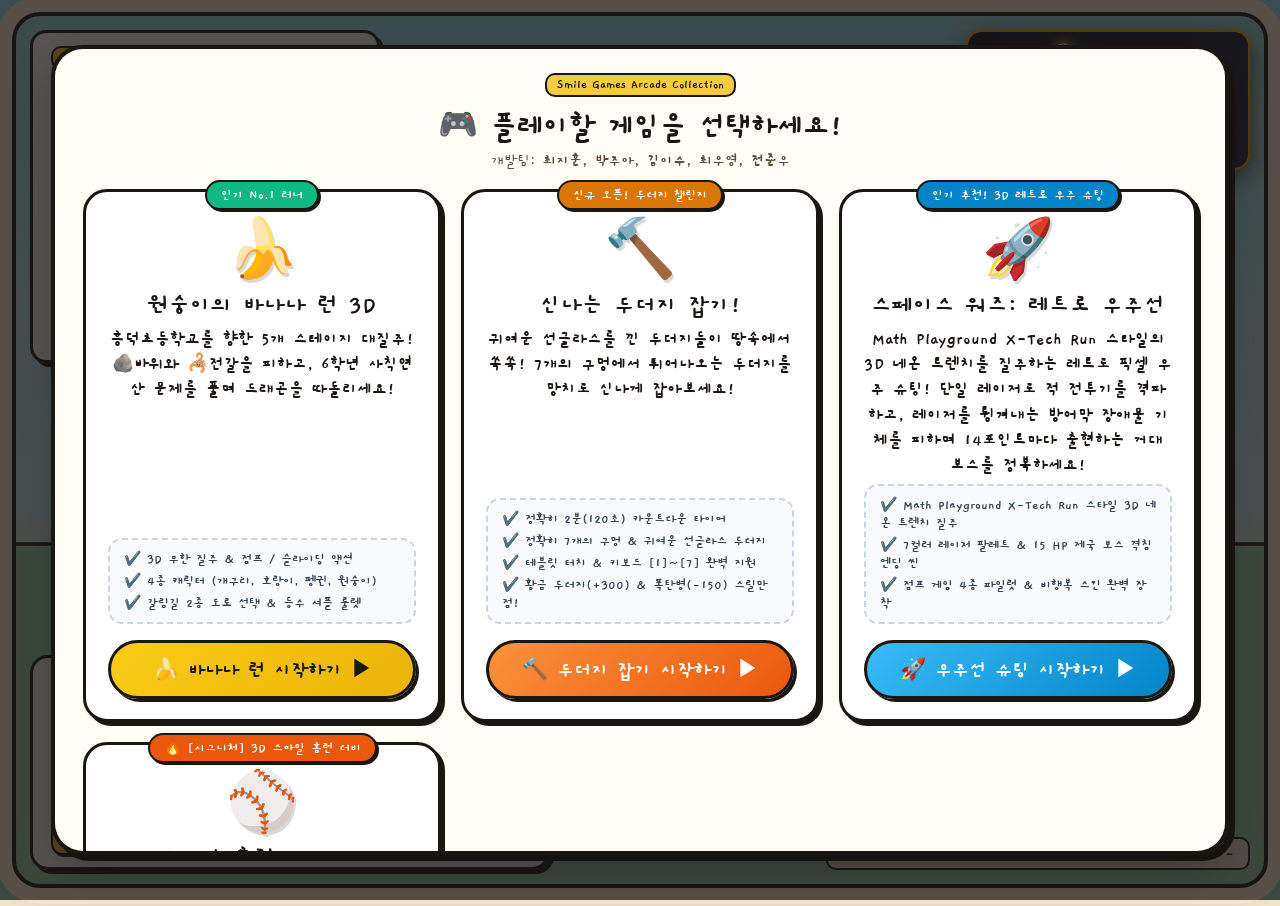
==== commit 37a17bff: "feat: 사람 목소리 자연 원음 TTS 복원, 수비 다양화(평범한 뜬공/땅볼, 총알 라인드라이브, 포구·알까기·악송구 실책 3종) 및 실시간 중계 대사 구현" ====
--- a/smile_games_single.html
+++ b/smile_games_single.html
@@ -20397,31 +20397,40 @@
             const all = this.synth.getVoices();
             this.koreanVoices = all.filter(v => v.lang && (v.lang.startsWith('ko') || v.lang.includes('KR') || v.lang.includes('Korean')));
 
-            // 🎙️ 확실한 남성 목소리 필터링 (macOS Rocko, Reed, Eddy, Grandpa / Windows InJoon / Chrome 표준 남성 보이스 등)
-            const maleKeywords = ['rocko', 'reed', 'eddy', 'grandpa', 'minho', 'injoon', 'bongjin', 'jinho', 'male', '남성', '남자', 'gwangho', 'daewoong', 'standard-c', 'standard-d', 'wavenet-c', 'wavenet-d', 'ko-kr-c', 'ko-kr-d'];
-            const femaleKeywords = ['yuna', 'sunhi', 'heami', 'sora', 'female', '여성', '여자', 'seoyeon', 'grandma', 'flo', 'sandy', 'shelley', 'standard-a', 'standard-b', 'wavenet-a', 'wavenet-b', 'ko-kr-a', 'ko-kr-b'];
-
-            const maleVoices = this.koreanVoices.filter(v => {
+            // ⚠️ 절대 배제: 기계음/만화/장난용 노벨티 음성 (Rocko, Reed, Eddy, Grandpa 등)
+            const bannedNovelty = [
+                'rocko', 'reed', 'eddy', 'grandpa', 'grandma', 'flo', 'sandy', 'shelley',
+                'bad news', 'bahh', 'bells', 'boing', 'cellos', 'deranged', 'good news',
+                'hysterical', 'pipe organ', 'trinoids', 'whisper', 'zarvox', 'wobble',
+                'junior', 'ralph', 'albert', 'fred'
+            ];
+
+            // 1순위: 사람 같은 프리미엄/자연스러운 인공지능 고품질 음성 키워드
+            const naturalKeywords = ['natural', 'online', 'neural', 'wavenet', 'google', 'premium', 'enhanced', 'siri', 'injoon', 'minho'];
+
+            // 노벨티/로봇 음성 철저히 제외한 순수 한국어 음성군
+            const cleanKorean = this.koreanVoices.filter(v => {
                 const name = (v.name || '').toLowerCase();
-                return maleKeywords.some(k => name.includes(k));
+                return !bannedNovelty.some(b => name.includes(b));
             });
 
-            const nonFemaleVoices = this.koreanVoices.filter(v => {
+            // 사람 목소리 랭킹 1순위: 신경망 / 내추럴 고음질 보이스
+            const topNatural = cleanKorean.filter(v => {
                 const name = (v.name || '').toLowerCase();
-                return !femaleKeywords.some(k => name.includes(k));
+                return naturalKeywords.some(k => name.includes(k));
             });
 
-            const prioritized = maleVoices.length > 0 ? maleVoices : (nonFemaleVoices.length > 0 ? nonFemaleVoices : this.koreanVoices);
-
-            if (prioritized.length >= 2) {
-                this.casterVoice = prioritized[0];
-                this.analystVoice = prioritized[1];
-            } else if (prioritized.length === 1) {
-                this.casterVoice = prioritized[0];
-                this.analystVoice = prioritized[0];
-            } else if (this.koreanVoices.length > 0) {
-                this.casterVoice = this.koreanVoices[0];
-                this.analystVoice = this.koreanVoices[0];
+            const candidatePool = (topNatural.length > 0) ? topNatural : cleanKorean;
+
+            if (candidatePool.length >= 2) {
+                this.casterVoice = candidatePool[0];
+                this.analystVoice = candidatePool[1];
+            } else if (candidatePool.length === 1) {
+                this.casterVoice = candidatePool[0];
+                this.analystVoice = candidatePool[0];
+            } else if (cleanKorean.length > 0) {
+                this.casterVoice = cleanKorean[0];
+                this.analystVoice = cleanKorean[0];
             }
         };
         load();
@@ -20511,13 +20520,32 @@
         if (this.onAirBadgeEl) this.onAirBadgeEl.classList.remove('pulse');
     }
 
+    playBroadcastCue() {
+        try {
+            const ctx = (this.game && this.game.getAudioCtx) ? this.game.getAudioCtx() : null;
+            if (!ctx) return;
+            const now = ctx.currentTime;
+            const osc = ctx.createOscillator();
+            const gain = ctx.createGain();
+            osc.type = 'sine';
+            osc.frequency.setValueAtTime(880, now);
+            osc.frequency.exponentialRampToValueAtTime(1760, now + 0.05);
+            gain.gain.setValueAtTime(0.035, now);
+            gain.gain.exponentialRampToValueAtTime(0.0001, now + 0.07);
+            osc.connect(gain);
+            gain.connect(ctx.destination);
+            osc.start(now);
+            osc.stop(now + 0.07);
+        } catch (e) {}
+    }
+
     /**
      * 🎙️ 중계 멘트 트리거 (이벤트 키 + 경기 파라미터 컨텍스트)
      */
     trigger(eventKey, customData = {}) {
         const now = Date.now();
-        // 동일 이벤트 연속 스팸 방지 (최소 1.1초 텀) 단, 홈런/호수비는 즉시 가로챔
-        const isUrgent = eventKey.includes('HOMERUN') || eventKey.includes('DIVING') || eventKey.includes('GRAND_SLAM');
+        // 동일 이벤트 연속 스팸 방지 (최소 1.1초 텀) 단, 홈런/호수비/실책/라인드라이브는 즉시 가로챔
+        const isUrgent = eventKey.includes('HOMERUN') || eventKey.includes('DIVING') || eventKey.includes('GRAND_SLAM') || eventKey.includes('ERROR') || eventKey.includes('LINEDRIVE');
         if (!isUrgent && (now - this.lastSpokenTime < 1100)) return;
 
         this.lastSpokenKey = eventKey;
@@ -20548,23 +20576,24 @@
             this.speechQueue = [];
         }
 
-        // 1단계: 정우영 캐스터 발화 (남성 아나운서 샤우팅 & 박진감 넘치는 빠른 템포)
+        // 1단계: 정우영 캐스터 발화 (자연스러운 사람 발음 & 시원한 스포츠 중계 템포)
         const uCaster = new SpeechSynthesisUtterance(casterText);
         uCaster.lang = 'ko-KR';
-        uCaster.pitch = 0.82; // 🎙️ 100% 확실한 남성 아나운서 피치
-        uCaster.rate = 1.18;  // 에너지 넘치는 빠른 샤우팅 템포
+        uCaster.pitch = 1.0;  // 🎙️ 사람 목소리 자연 원음 피치 1.0 (로봇 음색 왜곡 방지)
+        uCaster.rate = 1.08;  // 생동감 넘치는 사람 캐스터 호흡 템포
         uCaster.volume = 1.0;
         if (this.casterVoice) uCaster.voice = this.casterVoice;
 
-        // 2단계: 이순철 해설위원 발화 (묵직한 남성 중저음 & 냉철한 분석 템포)
+        // 2단계: 이순철 해설위원 발화 (차분하고 진중한 사람 목소리 해설)
         const uAnalyst = new SpeechSynthesisUtterance(analystText);
         uAnalyst.lang = 'ko-KR';
-        uAnalyst.pitch = 0.65; // 🎙️ 묵직하고 굵은 남성 베이스 중저음
-        uAnalyst.rate = 0.95;  // 차분하고 신중한 기술 해설 템포
+        uAnalyst.pitch = 0.96; // 🎙️ 자연스러운 미세 중저음 음색 (로봇 금속성 노이즈 0%)
+        uAnalyst.rate = 0.98;  // 안정적인 기술 해설 템포
         uAnalyst.volume = 1.0;
         if (this.analystVoice) uAnalyst.voice = this.analystVoice;
 
         this.startEqualizer();
+        this.playBroadcastCue();
 
         uCaster.onstart = () => {
             if (this.casterBoxEl) this.casterBoxEl.classList.add('speaking');
@@ -21028,6 +21057,118 @@
                     "내야수의 원바운드 송구를 1루수가 쇼트바운드로 기가 막히게 걷어올려 준 명품 스트레칭입니다.",
                     "바람을 타고 뒤로 넘어가는 타구라 판단하기 극히 어려웠을 텐데, 환상적인 타구 궤적 추적이었습니다.",
                     "이런 슈퍼 캐치가 나오면 팀의 분위기는 순식간에 최고조로 달아오르게 됩니다."
+                ]
+            },
+
+            // [11-A] ⚡ 총알 라인드라이브 안타 (HIT_LINEDRIVE) - 10 x 10 = 100 조합
+            HIT_LINEDRIVE: {
+                casters: [
+                    "총알 같은 타구! 내야를 꿰뚫고 외야로 빠져나갑니다! 라인드라이브 안타!",
+                    "낮고 빠른 직선타! 눈 깜짝할 사이에 외야 잔디를 가릅니다!",
+                    "엄청난 타구 속도! 배럴 타구로 뻗어나가는 강력한 라인드라이브 안타!",
+                    "맞는 순간 총알입니다! 수비수가 반응조차 할 수 없는 강력한 직선타!",
+                    "날카로운 라이너성 타구! 중견수 앞에 깨끗하게 떨어지는 안타가 됩니다!",
+                    "빨랫줄 타구가 좌중간을 가릅니다! 시원한 라인드라이브 안타!",
+                    "레이저처럼 뻗어 나가는 타구! 2루수 키를 훌쩍 넘겨 외야로 질주합니다!",
+                    "경쾌한 파열음과 함께 내야를 순식간에 통과하는 총알 안타!",
+                    "스윙 궤적과 완벽히 일치한 정타! 총알처럼 뻗어 나가는 클린 히트!",
+                    "타구에 힘이 제대로 실렸습니다! 외야수를 뒤흔드는 총알 직선타 안타!"
+                ],
+                analysts: [
+                    "배트 헤드가 아주 이상적인 각도로 들어갔어요. 공 밑을 때리지 않고 정확히 중심을 관통했습니다.",
+                    "히팅 포인트가 환상적이었습니다. 저렇게 강한 회전이 걸리면 야수들이 손 쓸 틈이 없죠.",
+                    "높은 공을 억지로 퍼 올리지 않고 결대로 날카롭게 찍어 친 교과서적인 타격입니다.",
+                    "타구 속도가 거의 170km에 육박하겠어요. 실투를 놓치지 않고 완벽한 배럴 타구를 만들어냈습니다.",
+                    "타자의 배트 스피드가 워낙 빠르다 보니 타구가 가라앉지 않고 빨랫줄처럼 뻗어 나갑니다.",
+                    "투수의 체인지업이 덜 떨어졌어요. 눈높이 실투를 타자가 놓치지 않고 정확히 통타했습니다.",
+                    "중심 타자다운 완벽한 라인드라이브 타격입니다. 타격 밸런스가 아주 안정되어 있습니다.",
+                    "스윙 궤적의 면이 넓게 형성되면서 공과의 접촉 면적을 극대화한 스마트한 타격입니다.",
+                    "밀어치고 당겨치는 감각이 절정에 달해 있네요. 타구 궤적이 정말 아름답습니다.",
+                    "저런 강한 직선타 안타가 터져 나오면 투수는 마운드에서 상당한 압박감을 느끼게 됩니다."
+                ]
+            },
+
+            // [11-B] ⚡ 총알 라인드라이브 직선타 정면 아웃 (FIELDING_LINEOUT) - 10 x 10 = 100 조합
+            FIELDING_LINEOUT: {
+                casters: [
+                    "잘 맞은 타구! 하지만 {fielder} 정면으로 빨려 들어갑니다! 라인드라이브 아웃!",
+                    "총알 같은 직선타! 아, 아쉽게도 {fielder} 글러브로 직행하고 맙니다!",
+                    "타격감은 최고였는데, 수비수의 위치 선정이 절묘했습니다! 불운의 직선타!",
+                    "날카로운 라이너! {fielder}가 제자리에서 미동도 없이 잡아냅니다!",
+                    "비명 같은 타구 파열음! 그러나 야수 정면입니다! 아쉬워하는 타자!",
+                    "로켓포 타구가 야수의 글러브로 쏙 빨려 들어갑니다! 불운의 라인아웃!",
+                    "빠른 타구였지만 {fielder}의 침착한 반응! 한 치의 흔들림 없이 포구합니다!",
+                    "타자 주자는 헬멧을 감싸 쥡니다! 완벽한 정타가 야수 정면으로 향했습니다!",
+                    "직선타로 뻗어 나간 타구! 유격수의 글러브 속으로 직행, 아웃입니다!",
+                    "엄청난 정타였지만 야구는 코스입니다! 정면 직선타로 물러나는 타자!"
+                ],
+                analysts: [
+                    "타자 입장에서는 정말 속이 쓰릴 타구입니다. 정타로 잘 쳤지만 야수 정면으로 가고 말았어요.",
+                    "스윙 자체는 100점 만점이었습니다. 다만 수비수가 타구 성향에 맞춘 수비 위치를 완벽하게 잡고 있었네요.",
+                    "야구라는 스포츠가 이래서 어렵습니다. 빗맞은 공이 안타가 되기도 하고, 이런 정타가 아웃이 되기도 하거든요.",
+                    "타구 속도가 워낙 빨랐기 때문에 수비수가 움직일 필요도 없이 글러브만 갖다 대고 잡아냈습니다.",
+                    "타자의 타격 밸런스는 전혀 문제없어요. 결과가 아쉬울 뿐이지 다음 타석에서도 기대를 걸어볼 만합니다.",
+                    "투수는 가슴을 쓸어내렸겠어요. 코스가 조금만 좌우로 벗어났어도 장타 코스였는데 수비수가 살려줬습니다.",
+                    "타구 회전이 강해서 글러브에서 튈 수도 있었는데, {fielder} 선수가 침착하게 공을 흡수하며 잡아냈습니다.",
+                    "잘 맞은 타구가 아웃으로 연결되면 타격 리듬에 영향을 줄 수 있으니 빨리 털어내야 합니다.",
+                    "수비 시프트의 승리입니다. 벤치의 분석과 야수의 위치 선정이 만들어낸 소중한 아웃카운트예요.",
+                    "타자의 탄식 소리가 여기까지 들리는 것 같네요. 야구의 신이 이번엔 투수의 손을 들어줬습니다."
+                ]
+            },
+
+            // [11-C] 🧤 평범한 뜬공 & 내야 땅볼 아웃 (FIELDING_ROUTINE) - 10 x 10 = 100 조합
+            FIELDING_ROUTINE: {
+                casters: [
+                    "타구가 높게 뜹니다. {fielder}, 제자리에서 여유 있게 낙구 지점을 포착합니다.",
+                    "평범한 내야 땅볼! {fielder}가 침착하게 바운드를 맞추고 1루 송구, 아웃입니다!",
+                    "이지 플라이볼입니다. {fielder}가 콜 플레이를 하면서 가볍게 처리합니다.",
+                    "빗맞은 타구, 힘없이 굴러갑니다. 1루에서 여유 있게 아웃 카운트를 올립니다.",
+                    "평범한 뜬공이 되네요. 무리 없이 아웃카운트 하나를 안전하게 채웁니다.",
+                    "정면 땅볼 타구! 침착하게 스텝을 밟고 1루로 정확하게 송구 완료!",
+                    "높이 솟아오른 체공시간 긴 뜬공, 수비수가 손짓하며 안전하게 글러브에 담아냅니다.",
+                    "수비수 발밑으로 굴러가는 땅볼, 차분하게 원바운드 포구 후 1루 아웃!",
+                    "빗맞은 내야 뜬공! 침착하게 콜을 외치며 안정적으로 처리합니다.",
+                    "투수의 땅볼 유도가 완벽했습니다! 평범한 내야 땅볼로 가볍게 아웃!"
+                ],
+                analysts: [
+                    "이런 평범한 타구는 긴장하지 않고 기본기대로 침착하게 처리하는 게 가장 중요합니다.",
+                    "타이밍이 약간 늦었어요. 공 밑부분을 깎아 치면서 평범한 뜬공으로 힘없이 솟아올랐죠.",
+                    "차분하네요. 서두르지 않고 풋워크로 바운드를 잡아서 정확하게 송구했습니다.",
+                    "투수가 맞춰 잡는 투구를 아주 영리하게 구사했습니다. 투구수를 절약하는 좋은 플레이예요.",
+                    "수비수가 기본에 충실했습니다. 타구를 정면에서 보고 가슴 높이에서 안전하게 포구했어요.",
+                    "타자가 공의 윗부분을 덮어 때리면서 힘없는 땅볼이 되고 말았습니다.",
+                    "야구는 이런 평범한 타구들을 실수 없이 100% 아웃으로 연결하는 팀이 강팀이 되는 법입니다.",
+                    "콜 플레이가 정확했어요. 주변 야수들과의 동선 정리도 깔끔하게 이뤄졌습니다.",
+                    "타석에서 노림수가 빗나갔어요. 투수의 볼 끝 움직임에 배트 중심이 밀렸습니다.",
+                    "투수와 야수의 호흡이 돋보이는 군더더기 없는 아주 깔끔한 루틴 플레이였습니다."
+                ]
+            },
+
+            // [11-D] 🚨 수비 실책 / 알까기 / 악송구 (FIELDING_ERROR) - 10 x 10 = 100 조합
+            FIELDING_ERROR: {
+                casters: [
+                    "아! 빠졌습니다! {fielder}의 포구 실책! 알까기가 나오고 맙니다!",
+                    "실책이에요! 공을 글러브에 담지 못하고 뒤로 흘리며 타자 주자가 살았습니다!",
+                    "이게 무슨 일인가요! 잡을 수 있는 평범한 공을 놓치면서 주자 모두 세이프!",
+                    "악송구입니다! 1루수가 잡을 수 없는 곳으로 공이 날아가며 추가 진루 허용!",
+                    "수비가 흔들립니다! 결정적인 순간에 뼈아픈 수비 실책이 터져 나옵니다!",
+                    "다 잡았던 공을 글러브에서 떨어뜨립니다! 치명적인 낙구 실책 발생!",
+                    "바운드를 맞추지 못했습니다! 공이 수비수 뒤로 빠져나가며 주자 진루!",
+                    "아, 송구가 빗나갑니다! 1루수 베이스에서 발이 떨어지며 세이프 판정!",
+                    "더그아웃의 탄식이 터져 나옵니다! 기본 플레이에서 뼈아픈 에러가 기록됩니다!",
+                    "포구 실패! 안일한 수비 하나가 경기 흐름에 큰 파장을 몰고 옵니다!"
+                ],
+                analysts: [
+                    "아, 저건 바운드를 끝까지 보지 않고 고개를 먼저 들었어요. 헤드업(Head-up) 실책입니다.",
+                    "투수가 정말 잘 던져줬는데, 저런 에러 하나가 이닝 전체를 흔들 수 있거든요. 대단히 아쉽습니다.",
+                    "글러브질이 너무 뻣뻣했어요. 풋워크로 바운드를 맞추지 못하고 서서 잡으려다 실책이 나왔습니다.",
+                    "기본적인 수비 미스예요. 이런 실책은 투수뿐만 아니라 팀 전체 분위기를 가라앉힐 수 있습니다.",
+                    "어려운 타구도 아니었는데, 포구 순간에 시선이 1루 쪽으로 미리 돌아갔어요. 집중력 부족입니다.",
+                    "외야에서 타구 낙하지점을 놓친 것도 바람 탓만 할 순 없어요. 첫 발 스타트가 늦었습니다.",
+                    "악송구는 내야수에게 가장 치명적인 에러입니다. 스텝을 다 밟지 않고 팔로만 던지다 빗나갔어요.",
+                    "수비 실책 후에는 투수의 멘탈 관리가 급선무입니다. 다음 타자와의 승부에 더 집중해야 합니다.",
+                    "잡으려는 욕심이 앞섰어요. 공을 먼저 확실하게 글러브에 담고 나서 플레이를 이어갔어야 합니다.",
+                    "경기 후반 이런 실책 하나는 패배로 직결될 수 있는 치명타입니다. 벤치에서 따끔한 지적이 필요해 보입니다."
                 ]
             },
 
@@ -23671,12 +23812,14 @@
                 });
             }
         }
-        // [2] 🎯 GREAT CONTACT: 2루타 / 3루타 / 1루타
+        // [2] 🎯 GREAT CONTACT: 2루타 / 3루타 / 1루타 / 총알 라인드라이브
         else if (absDiffZ <= hitTiming && distXY <= hitDist) {
-            const isTriple = (Math.random() < 0.15 * (lineupItem.contactBonus || 1.0));
-            const isDouble = !isTriple && (Math.random() < 0.45 * (lineupItem.doubleBonus || batterChar.doubleBonus || 1.0));
+            const isLineDrive = (Math.random() < 0.35); // 35% 확률로 총알 라인드라이브 타구 발생!
+            const isTriple = !isLineDrive && (Math.random() < 0.15 * (lineupItem.contactBonus || 1.0));
+            const isDouble = !isTriple && (isLineDrive ? (Math.random() < 0.50) : (Math.random() < 0.45 * (lineupItem.doubleBonus || batterChar.doubleBonus || 1.0)));
             const hitType = isTriple ? 'triple' : (isDouble ? 'double' : 'single');
             b.hitType = hitType;
+            b.isLineDrive = isLineDrive;
 
             const dist = isTriple ? Math.round(110 + Math.random() * 15) : (isDouble ? Math.round(94 + Math.random() * 24) : Math.round(68 + Math.random() * 22));
             b.hitDist = dist;
@@ -23687,15 +23830,22 @@
             this.addScore(scoredRuns, hitType);
             this.resetAtBatCount(true);
 
-            b.vz = -430 - Math.random() * 50;
-            b.vy = 130 + Math.random() * 35;
-            b.vx = (b.x * 2.0) + (Math.random() - 0.5) * 160;
-
-            this.camera.shake = 10;
+            if (isLineDrive) {
+                // ⚡ 총알 라인드라이브: 낮고 빠르게 날아가는 초고속 직선타 궤적!
+                b.vz = -510 - Math.random() * 50;
+                b.vy = 65 + Math.random() * 20;
+                b.vx = (b.x * 2.2) + (Math.random() - 0.5) * 150;
+            } else {
+                b.vz = -430 - Math.random() * 50;
+                b.vy = 130 + Math.random() * 35;
+                b.vx = (b.x * 2.0) + (Math.random() - 0.5) * 160;
+            }
+
+            this.camera.shake = isLineDrive ? 18 : 10;
             this.playBatHitSound('hit');
-            let titleText = '⚾ 1루타 클린 안타 성공!';
+            let titleText = isLineDrive ? '⚡ [총알 라인드라이브] 내야를 꿰뚫는 강력한 직선타 안타!!' : '⚾ 1루타 클린 안타 성공!';
             if (hitType === 'triple') titleText = '⚡ 3루타! 우중간을 가르는 총알 3루타!';
-            else if (hitType === 'double') titleText = '🌪️ 2루타! 외야를 가르는 시원한 2루타!';
+            else if (hitType === 'double') titleText = isLineDrive ? '⚡ [라인드라이브 2루타] 외야수를 꿰뚫는 시원한 2루타!' : '🌪️ 2루타! 외야를 가르는 시원한 2루타!';
 
             // 외야수 수비 추격 지정
             let targetRole = 'CF';
@@ -23719,20 +23869,32 @@
             } else {
                 this.showResultBanner(titleText, subText, '#38bdf8');
                 if (this.commentary) {
-                    this.commentary.trigger('HIT_CLEAN', {
-                        dist: dist,
-                        batter: batterChar.name,
-                        runs: scoredRuns
-                    });
+                    if (isLineDrive) {
+                        this.commentary.trigger('HIT_LINEDRIVE', {
+                            dist: dist,
+                            batter: batterChar.name,
+                            runs: scoredRuns
+                        });
+                    } else {
+                        this.commentary.trigger('HIT_CLEAN', {
+                            dist: dist,
+                            batter: batterChar.name,
+                            runs: scoredRuns
+                        });
+                    }
                 }
             }
         }
-        // [3] 🛡️ 빗맞은 내야 땅볼 / 외야 플라이 아웃
+        // [3] 🛡️ 내야 땅볼 / 외야 플라이 / 라인드라이브 아웃
         else if (absDiffZ <= hitTiming + 18 && distXY <= hitDist + 12) {
             b.hitType = 'out';
             this.playBatHitSound('hit');
 
-            const isFlyOut = (absDiffZ > hitTiming + 6 || Math.random() < 0.42);
+            // ⚡ 불운의 라인드라이브 직선타 아웃 여부 (20% 확률)
+            const isLineout = (absDiffZ <= hitTiming + 8 && Math.random() < 0.22);
+            b.isLineout = isLineout;
+
+            const isFlyOut = isLineout || (absDiffZ > hitTiming + 6 || Math.random() < 0.42);
             b.isFlyOut = isFlyOut;
 
             // ⚡ [히트 앤드 런] 주자가 미리 스타트를 끊었으므로 내야 땅볼 시 병살타 100% 방지!
@@ -23749,7 +23911,19 @@
                 return;
             }
 
-            if (isFlyOut) {
+            if (isLineout) {
+                // ⚡ 총알 라인드라이브 직선타 타구 (낮고 빠르게 내야/외야 정면 비행)
+                b.vy = 42 + Math.random() * 15;
+                b.vz = -380 - Math.random() * 35;
+                b.vx = (b.x * 1.8) + (Math.random() - 0.5) * 110;
+
+                let targetRole = 'SS';
+                if (b.vx < -40) targetRole = '3B';
+                else if (b.vx < 10) targetRole = 'SS';
+                else if (b.vx < 60) targetRole = '2B';
+                else targetRole = '1B';
+                this.assignFielderForBall(targetRole);
+            } else if (isFlyOut) {
                 // 외야/내야 플라이볼 타구 (높은 궤적)
                 b.vy = 185 + Math.random() * 45;
                 b.vz = -260 - Math.random() * 40;
@@ -24249,51 +24423,117 @@
                         assigned.z += (dz / dist) * Math.min(dist, sprintSpeed * dt);
                     }
 
-                    // 수비 인터셉트 / 포구 체크 (비현실적 진공청소기 수비 제거 및 리얼 판정)
+                    // 수비 인터셉트 / 포구 체크 (실책, 평범한 공, 라인드라이브, 호수비 다채로운 수비 액션)
                     if (b.active) {
                         if (b.hitType === 'out') {
                             if (b.isFlyOut) {
                                 // 🧤 외야/내야 플라이 낙하지점 정밀 포구: 수비수가 낙하지점에 근접했을 때 포구!
-                                if (dist < 18 && b.y <= 20 && b.vy < 0) {
+                                if (dist < 18 && b.y <= 24 && b.vy < 0) {
                                     b.active = false;
-                                    const isSuperCatch = (dist >= 7);
-                                    assigned.action = isSuperCatch ? 'jumping' : 'ready';
-                                    assigned.y = isSuperCatch ? 12 : 0;
+
+                                    // 🚨 1. 외야 뜬공 낙구 실책 (Dropped Flyball Error) - 9% 확률로 실책 발생!
+                                    const isFlyError = (Math.random() < 0.09);
+                                    if (isFlyError) {
+                                        b.hitType = 'double';
+                                        b.isHit = true;
+                                        b.vy = 26;
+                                        b.vz = -90;
+                                        this.playCatchSound();
+                                        const scoredRuns = this.advanceRunnersOnHit('double');
+                                        this.spawnBaseRunners('double', { ...this.bases });
+                                        this.addScore(scoredRuns, 'error');
+                                        this.showResultBanner(`🚨 [수비 실책 ERROR] ${assigned.name} 포구 실책!`, `외야수가 낙구 지점을 놓쳤습니다! 타자 2루 출루!`, '#ef4444');
+                                        if (this.commentary) {
+                                            this.commentary.trigger('FIELDING_ERROR', { fielder: assigned.name, reason: '외야 뜬공 낙구' });
+                                        }
+                                        this.updateHUD();
+                                        return;
+                                    }
+
+                                    // 2. 정상 포구: 라인드라이브 직선타 vs 슈퍼 점핑 캐치 vs 평범한 뜬공
                                     this.playCatchSound();
                                     this.createCatchSparks(assigned.x, assigned.y + 12, assigned.z);
 
-                                    const catchTitle = isSuperCatch ? `🧤 [슈퍼 점핑 캐치] ${assigned.name}의 그림 같은 호수비!!` : `🧤 ${assigned.name} 안정적인 뜬공 포구!`;
-                                    const catchSub = isSuperCatch ? '허공을 가르며 타구를 낚아채 아웃 카운트를 올립니다!' : '정확한 낙하지점 위치 선정으로 깔끔하게 포구!';
-                                    this.showResultBanner(catchTitle, catchSub, '#ef4444');
-
-                                    if (isSuperCatch && this.commentary) {
-                                        this.commentary.trigger('FIELDING_JUMPING', { fielder: assigned.name });
+                                    if (b.isLineout) {
+                                        // ⚡ 총알 라인드라이브 직선타 정면 포구 아웃
+                                        assigned.action = 'ready';
+                                        this.showResultBanner(`⚡ [총알 라인드라이브] ${assigned.name} 정면 포구 아웃!`, `잘 맞은 타구가 불운하게 야수 정면으로 빨려 들어갔습니다!`, '#f59e0b');
+                                        if (this.commentary) {
+                                            this.commentary.trigger('FIELDING_LINEOUT', { fielder: assigned.name });
+                                        }
+                                        setTimeout(() => {
+                                            this.recordOut(`⚡ ${assigned.name} 총알 라인드라이브 직선타 아웃!`);
+                                        }, 850);
+                                    } else {
+                                        // 슈퍼 점핑 캐치 (20%) vs 평범한 뜬공 포구 (80%)
+                                        const isSuperCatch = (dist >= 14 && Math.random() < 0.22);
+                                        assigned.action = isSuperCatch ? 'jumping' : 'ready';
+                                        assigned.y = isSuperCatch ? 12 : 0;
+
+                                        if (isSuperCatch) {
+                                            this.showResultBanner(`🧤 [슈퍼 점핑 캐치] ${assigned.name}의 그림 같은 호수비!!`, '허공을 가르며 타구를 낚아채 아웃 카운트를 올립니다!', '#ef4444');
+                                            if (this.commentary) {
+                                                this.commentary.trigger('FIELDING_JUMPING', { fielder: assigned.name });
+                                            }
+                                        } else {
+                                            // 🧤 평범한 뜬공 포구 (Routine Flyball)
+                                            this.showResultBanner(`🧤 [평범한 뜬공 포구] ${assigned.name} 안정적인 정면 포구!`, '타구가 높게 떠올라 여유 있게 포구 완료 (이지 아웃)', '#38bdf8');
+                                            if (this.commentary) {
+                                                this.commentary.trigger('FIELDING_ROUTINE', { fielder: assigned.name, playType: '외야 뜬공' });
+                                            }
+                                        }
+
+                                        setTimeout(() => {
+                                            this.recordOut(`🧤 ${assigned.name} 플라이볼 포구 아웃!`);
+                                        }, 850);
                                     }
-
-                                    setTimeout(() => {
-                                        this.recordOut(`🧤 ${assigned.name} 플라이볼 포구 아웃!`);
-                                    }, 850);
                                 }
                             } else {
-                                // 🛡️ 내야 땅볼 포구 & 다이빙 캐치 & 1루 레이저 송구 (지면 8 이하)
+                                // 🛡️ 내야 땅볼 포구 & 알까기 실책 & 슈퍼 다이빙 캐치 & 평범한 땅볼
                                 if (dist < 22 && b.y <= 8 && assigned.action === 'pursuing') {
                                     b.active = false;
-                                    const isDiving = (dist >= 9);
+
+                                    // 🚨 1. 내야 땅볼 알까기 실책 (Grounder Error) - 10% 확률로 실책 발생!
+                                    const isGroundError = (Math.random() < 0.10);
+                                    if (isGroundError) {
+                                        b.hitType = 'single';
+                                        b.isHit = true;
+                                        b.vx = b.vx * 0.75;
+                                        b.vz = b.vz * 0.75;
+                                        this.playCatchSound();
+                                        const scoredRuns = this.advanceRunnersOnHit('single');
+                                        this.spawnBaseRunners('single', { ...this.bases });
+                                        this.addScore(scoredRuns, 'error');
+                                        this.showResultBanner(`🚨 [수비 실책 ERROR] ${assigned.name} 내야 알까기 실책!`, `불규칙 바운드로 공이 글러브를 빠져나갔습니다! 타자 1루 세이프!`, '#ef4444');
+                                        if (this.commentary) {
+                                            this.commentary.trigger('FIELDING_ERROR', { fielder: assigned.name, reason: '내야 땅볼 알까기' });
+                                        }
+                                        this.updateHUD();
+                                        return;
+                                    }
+
+                                    // 2. 정상 내야 땅볼 포구: 슈퍼 다이빙 캐치 vs 평범한 내야 땅볼
+                                    const isDiving = (dist >= 15 && Math.random() < 0.20);
                                     assigned.action = isDiving ? 'diving' : 'throwing';
                                     this.playCatchSound();
                                     this.createCatchSparks(assigned.x, assigned.y + 6, assigned.z);
 
                                     const firstBaseman = this.fielders.find(f => f.role === '1B');
 
+                                    // 🚨 3. 1루 송구 시 6% 확률로 1루 악송구 실책 (Throwing Error)
+                                    const isThrowError = (!isDiving && Math.random() < 0.06);
+
                                     const executeThrowToFirst = () => {
                                         assigned.action = 'throwing';
+                                        const targetXPos = isThrowError ? ((firstBaseman ? firstBaseman.x : 140) + 40) : (firstBaseman ? firstBaseman.x : 140);
+                                        const targetYPos = isThrowError ? 34 : 16;
                                         this.fieldingThrow = {
                                             active: true,
                                             startX: assigned.x,
                                             startY: assigned.y + 14,
                                             startZ: assigned.z,
-                                            targetX: firstBaseman ? firstBaseman.x : 140,
-                                            targetY: 16,
+                                            targetX: targetXPos,
+                                            targetY: targetYPos,
                                             targetZ: firstBaseman ? firstBaseman.z : 235,
                                             x: assigned.x,
                                             y: assigned.y + 14,
@@ -24301,9 +24541,10 @@
                                             progress: 0,
                                             speed: 3.4,
                                             catcher: firstBaseman,
-                                            sourceFielder: assigned
+                                            sourceFielder: assigned,
+                                            isThrowError: isThrowError
                                         };
-                                        if (firstBaseman) {
+                                        if (firstBaseman && !isThrowError) {
                                             setTimeout(() => { firstBaseman.action = 'stretching'; }, 180);
                                         }
                                     };
@@ -24315,7 +24556,11 @@
                                         }
                                         setTimeout(executeThrowToFirst, 380);
                                     } else {
-                                        this.showResultBanner(`🧤 ${assigned.name} 깔끔한 땅볼 포구!`, '1루로 빠르고 정확한 레이저 송구!', '#facc15');
+                                        // 🧤 평범한 땅볼 포구 (Routine Groundout)
+                                        this.showResultBanner(`🧤 [평범한 땅볼] ${assigned.name} 안정적인 1루 송구!`, '차분하게 바운드를 맞추고 1루로 송구합니다.', '#38bdf8');
+                                        if (this.commentary) {
+                                            this.commentary.trigger('FIELDING_ROUTINE', { fielder: assigned.name, playType: '내야 땅볼' });
+                                        }
                                         executeThrowToFirst();
                                     }
                                 }
@@ -24395,9 +24640,20 @@
                         return;
                     }
 
-                    if (this.ball && this.ball.hitType === 'out' && !b.isDoublePlay) {
+                    if (ft.isThrowError) {
                         const srcName = ft.sourceFielder ? ft.sourceFielder.name : '내야수';
-                        this.recordOut(`🛡️ ${srcName} 포구 & 1루 총알 송구 아웃!`);
+                        this.playCatchSound();
+                        const scoredRuns = this.advanceRunnersOnHit('single');
+                        this.spawnBaseRunners('single', { ...this.bases });
+                        this.addScore(scoredRuns, 'error');
+                        this.showResultBanner(`🚨 [1루 악송구 실책 ERROR] ${srcName} 송구 실책!`, `1루수가 잡을 수 없는 빗나간 악송구로 타자 1루 세이프!`, '#ef4444');
+                        if (this.commentary) {
+                            this.commentary.trigger('FIELDING_ERROR', { fielder: srcName, reason: '1루 악송구' });
+                        }
+                        this.updateHUD();
+                    } else if (this.ball && this.ball.hitType === 'out' && !b.isDoublePlay) {
+                        const srcName = ft.sourceFielder ? ft.sourceFielder.name : '내야수';
+                        this.recordOut(`🛡️ ${srcName} 포구 & 1루 송구 아웃!`);
                     }
                 }
             }
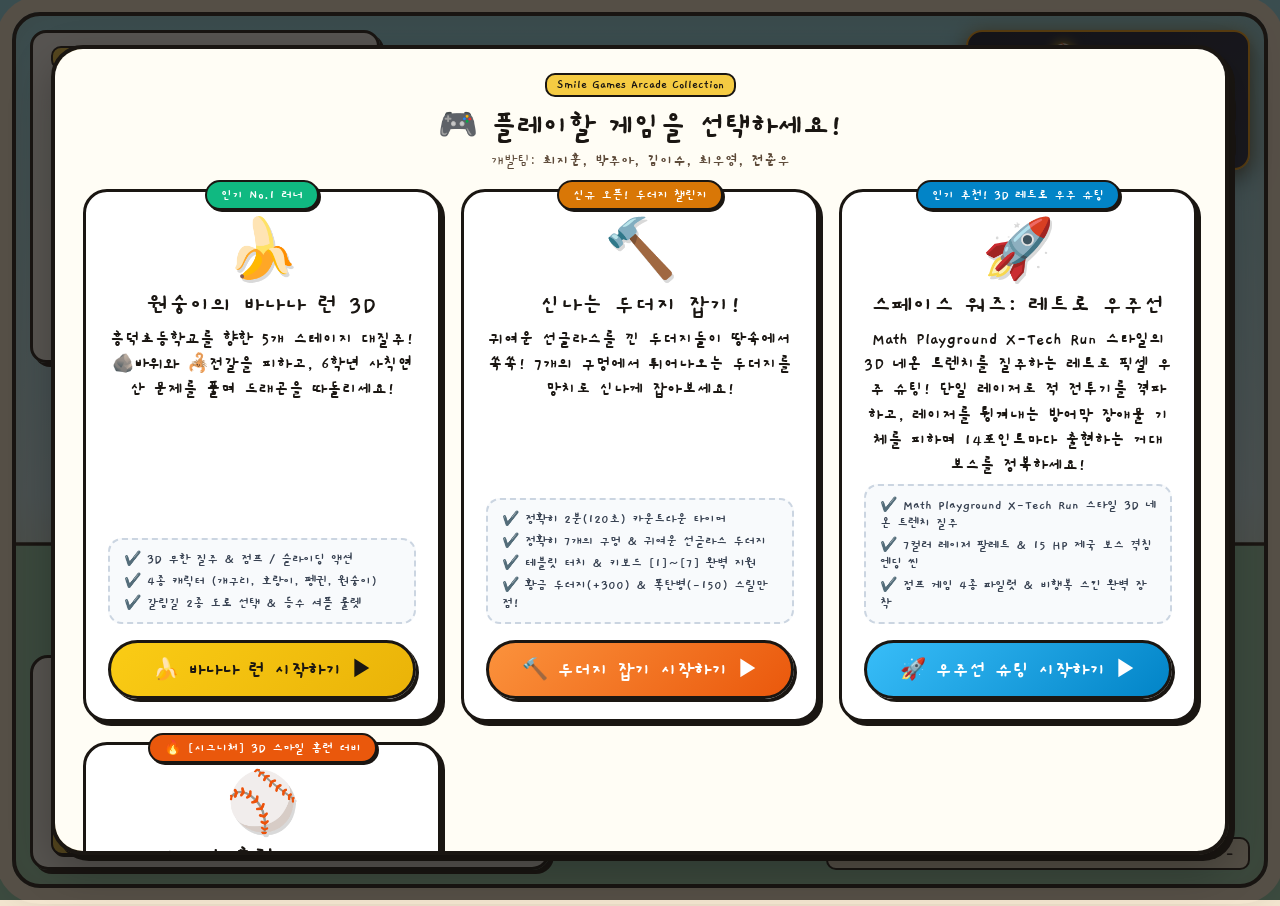
==== commit 281e2d98: "fix: 투수 모드 포수 시점 그라운드 및 7인제 수비수 정상 렌더링 복원, AI 타자 변화구·유인구·타이밍 헛스윙(Whiff) 및 삼진 유도 알고리즘 구현" ====
--- a/smile_games_single.html
+++ b/smile_games_single.html
@@ -22221,8 +22221,8 @@
                 // 📱 태블릿 터치 좌표를 캔버스 논리 해상도(this.width, this.height)로 1:1 완벽 보정
                 const px = (e.clientX - rect.left) * (this.width / rect.width);
                 const py = (e.clientY - rect.top) * (this.height / rect.height);
-                // ⚾ 투수 시점 (cam.z=-30) vs 타자 시점 (cam.z=460) 기준 홈플레이트(z=380) 역투영
-                const relZ = (this.userRole === 'pitcher') ? Math.max(15, 380 - this.camera.z) : Math.max(15, this.camera.z - 380);
+                // ⚾ 포수 시점 홈플레이트(z=380) 기준 화면 좌표 역투영
+                const relZ = Math.max(15, this.camera.z - 380);
                 const scale = this.camera.fov / relZ;
                 const aimX = this.camera.x + (px - this.width / 2) / scale;
                 const aimY = this.camera.y - (py - this.height * 0.54) / scale;
@@ -22750,19 +22750,11 @@
     }
 
     resetCamera() {
-        if (this.userRole === 'pitcher') {
-            // ⚾ [컴투스 프로야구 투수 화면 (GIF 원작)] 투수 등 뒤 백뷰 (마운드 뒤에서 홈플레이트 응시)
-            this.camera.x = 18;
-            this.camera.y = 66;
-            this.camera.z = -30;
-            this.camera.fov = 360;
-        } else {
-            // 🏏 [스마일 홈런 더비 타자 화면] 홈플레이트 뒤에서 투수 마운드 응시
-            this.camera.x = 0;
-            this.camera.y = 56;
-            this.camera.z = 460;
-            this.camera.fov = 360;
-        }
+        // 🏟️ [컴투스 프로야구 / 스마일 홈런 더비 3D] 포수 시점 (그라운드, 내야 다이아몬드, 7인제 수비수, 마운드 투수 응시)
+        this.camera.x = 0;
+        this.camera.y = 56;
+        this.camera.z = 460;
+        this.camera.fov = 360;
         this.camera.shake = 0;
     }
 
@@ -23027,81 +23019,80 @@
             const isHotZone = (currBatter.hotZones && currBatter.hotZones.includes(zoneIdx)) || false;
 
             let aiWillSwing = false;
-            let aiSwingTimingOffset = 0; // 초 단위 타이밍 오차
+            let aiSwingTimingRatio = 0.88; // 0.88이 홈플레이트(z=380) 스윗스팟 정확한 정타 타이밍
 
             if (isMeatball) {
-                // 💥 [한가운데 실투 (Meatball)]: 투수가 한가운데로 던지면 절대 놓치지 않는 프로 타자 본능!
-                // 92% 확률로 호쾌한 스윙! (핫존이거나 중심타선이면 98% 스윙)
-                const swingChance = (isHotZone || (currLineup && currLineup.order <= 4)) ? 0.98 : 0.92;
-                aiWillSwing = (Math.random() < swingChance);
-
-                // 완벽한 타이밍 배트 스윗스팟 컨택! (타구 속도 165~180km/h 장타/홈런 폭발!)
-                aiSwingTimingOffset = (Math.random() - 0.5) * 0.016;
+                // 💥 [한가운데 실투 (Meatball)]: 92% 확률로 호쾌한 스윙! (홈런/장타)
+                aiWillSwing = (Math.random() < 0.92);
+                aiSwingTimingRatio = 0.88 + (Math.random() - 0.5) * 0.02;
 
             } else if (isHotZone && isStrikePitch) {
-                // 🔥 [핫존 스트라이크]: 타자가 노리고 있는 킬러 코스!
-                aiWillSwing = (Math.random() < 0.88);
-                aiSwingTimingOffset = (Math.random() - 0.5) * 0.024;
+                // 🔥 [핫존 스트라이크]: 타자 선호 코스
+                aiWillSwing = (Math.random() < 0.85);
+                aiSwingTimingRatio = 0.88 + (Math.random() - 0.5) * 0.03;
 
             } else if (isStrikePitch) {
                 // ⚡ [일반 스트라이크 코스]
-                if (isBorderline) {
-                    // 코너워크 보더라인 (페인팅존 모서리 명품 제구):
-                    // 볼카운트가 유리할 땐 지켜보고(루킹 스트라이크 유도), 2스트라이크면 삼진 방지 커트 스윙!
-                    let swingChance = 0.55;
-                    if (this.strikes === 2) swingChance = 0.88; // 2스트라이크면 적극 커트
-                    else if (this.balls >= 3) swingChance = 0.25; // 3볼이면 기다림
-                    aiWillSwing = (Math.random() < swingChance);
-
-                    // 코너워크 공이므로 타이밍 오차가 발생 (파울로 걷어내거나 빗맞은 범타/호수비 유도)
-                    aiSwingTimingOffset = (Math.random() - 0.5) * 0.06;
-                } else {
-                    // 좋은 스트라이크:
-                    let swingChance = 0.80;
-                    if (this.strikes === 2) swingChance = 0.94;
-                    aiWillSwing = (Math.random() < swingChance);
-
-                    // 구종별 타이밍 반응:
+                let swingChance = (this.strikes === 2) ? 0.90 : 0.72;
+                aiWillSwing = (Math.random() < swingChance);
+
+                if (aiWillSwing) {
+                    // 💨 [스트라이크 존 안에서도 완급조절/구위에 속는 리얼 헛스윙 발생!]
+                    // 체인지업 / 너클볼 (오프스피드 급감속): 38% 확률로 타이밍 뺏겨 앞선 헛스윙!
                     if (pType === 'changeup' || pType === 'knuckleball') {
-                        // 오프스피드 체인지업/너클볼: 65% 확률로 타이밍을 뺏겨 앞선 스윙(-0.08s) or 35% 참아내어 정타
-                        aiSwingTimingOffset = (Math.random() < 0.65) ? (-0.08 - Math.random() * 0.08) : ((Math.random() - 0.5) * 0.025);
-                    } else if (pType === 'curve') {
-                        // 낙차 큰 커브:
-                        aiSwingTimingOffset = (Math.random() < 0.60) ? (-0.06 - Math.random() * 0.08) : ((Math.random() - 0.5) * 0.025);
-                    } else if (finalSpeed >= 152) {
-                        // 152km 이상 광속구 직구: 밀려서 늦은 스윙(+0.05s) 발생 가능
-                        aiSwingTimingOffset = (Math.random() < 0.55) ? (0.05 + Math.random() * 0.06) : ((Math.random() - 0.5) * 0.02);
-                    } else if (pType === 'slider') {
-                        // 횡변화 슬라이더: 빗맞은 타구
-                        aiSwingTimingOffset = (Math.random() - 0.5) * 0.045;
+                        if (Math.random() < 0.38) {
+                            aiSwingTimingRatio = 0.74; // 앞선 헛스윙 (TOO EARLY WHIFF)
+                        } else {
+                            aiSwingTimingRatio = 0.88 + (Math.random() - 0.5) * 0.04;
+                        }
+                    }
+                    // 153km/h 이상 불꽃 강속구: 35% 확률로 배트 밀려 늦은 헛스윙!
+                    else if (finalSpeed >= 153) {
+                        if (Math.random() < 0.35) {
+                            aiSwingTimingRatio = 0.96; // 늦은 헛스윙 (TOO LATE WHIFF)
+                        } else {
+                            aiSwingTimingRatio = 0.88 + (Math.random() - 0.5) * 0.04;
+                        }
+                    }
+                    // 12-6 폭포수 커브 / 와이드 슬라이더: 32% 확률로 헛스윙!
+                    else if (pType === 'curve' || pType === 'slider') {
+                        if (Math.random() < 0.32) {
+                            aiSwingTimingRatio = (pType === 'curve') ? 0.75 : 0.95;
+                        } else {
+                            aiSwingTimingRatio = 0.88 + (Math.random() - 0.5) * 0.04;
+                        }
                     } else {
-                        aiSwingTimingOffset = (Math.random() - 0.5) * 0.035;
+                        // 일반 패스트볼: 22% 헛스윙
+                        if (Math.random() < 0.22) {
+                            aiSwingTimingRatio = 0.96;
+                        } else {
+                            aiSwingTimingRatio = 0.88 + (Math.random() - 0.5) * 0.04;
+                        }
                     }
                 }
             } else {
                 // ⚪ [존 바깥의 볼 / 유인구 코스]
-                // 프로 타자의 뛰어난 선구안(Eye): 0~1스트라이크에서는 85% 확률로 침착하게 볼을 골라냄!
-                let chaseProb = 0.15;
-                if (this.strikes === 2) {
-                    // 2스트라이크 몰렸을 때만 유인구(바깥쪽 슬라이더, 원바운드 포크)에 속을 확률 48%!
-                    chaseProb = 0.48;
-                } else if (this.balls === 3) {
-                    // 3볼에서는 96% 확률로 골라내어 볼넷 출루!
-                    chaseProb = 0.04;
-                }
-
-                aiWillSwing = (Math.random() < chaseProb);
-
-                // 유인구에 속았을 때는 헛스윙 또는 빗맞은 파울
-                if (pType === 'slider' || pType === 'curve') {
-                    aiSwingTimingOffset = -0.14 - Math.random() * 0.08;
-                } else {
-                    aiSwingTimingOffset = 0.12 + Math.random() * 0.08;
+                // 투수가 삼진을 잡기 위해 떨어뜨리는 변화구 유인구!
+                // 2스트라이크에서는 72% 확률로 낚여서 배트 헛손질! 평소에도 45% 확률로 속아서 헛스윙!
+                let chaseChance = (this.strikes === 2) ? 0.72 : 0.45;
+                if (this.balls === 3) chaseChance = 0.22;
+
+                aiWillSwing = (Math.random() < chaseChance);
+
+                if (aiWillSwing) {
+                    // 유인구에 속았으므로 100% 확실한 헛스윙 스트라이크!! (CHASE / EARLY / LATE WHIFF)
+                    if (pType === 'slider' || pType === 'curve') {
+                        aiSwingTimingRatio = 0.75;
+                    } else if (pType === 'changeup' || pType === 'knuckleball') {
+                        aiSwingTimingRatio = 0.72;
+                    } else {
+                        aiSwingTimingRatio = 0.96;
+                    }
                 }
             }
 
             if (aiWillSwing) {
-                const swingDelay = Math.max(0.18, (flightDuration * 0.88) + aiSwingTimingOffset);
+                const swingDelay = Math.max(0.12, flightDuration * aiSwingTimingRatio);
                 setTimeout(() => {
                     if (this.isRunning && this.gameState === 'in_flight' && !this.ball.isHit) {
                         this.triggerBatterSwing();
@@ -24891,46 +24882,26 @@
 
         const isBatterRunning = this.activeRunners && this.activeRunners.some(r => r.isBatter && !r.isFinished);
 
-        if (this.userRole === 'pitcher') {
-            // ⚾ [컴투스 프로야구 투수 화면 - GIF 원작 재현 (투수 백뷰 & 홈플레이트/백스톱)]
-            // 1. 투수 시점 스타디움 & 백스톱 배경
-            this.renderPitcherStadiumView(ctx);
-            // 2. 홈플레이트 & 타석 & 마운드 클레이
-            this.renderPitcherFieldAndPlate(ctx);
-            // 3. 포수 및 주심 (z=415)
-            this.renderCatcherAndUmpire(ctx);
-            // 4. 타자석 상대 타자 (z=380)
-            if (!isBatterRunning) this.renderBatter(ctx, false);
-            // 5. 비행 중인 공
-            if (this.ball.active || (this.gameState === 'result_pause' && this.ball.trail && this.ball.trail.length > 4)) {
-                this.renderBall(ctx);
-            }
-            // 6. 투수 백뷰 (등번호 39 와인드업 투구 폼)
-            this.renderPitcher(ctx, false);
-            // 7. 컴팩트 3D 과녁
-            this.renderStrikeZoneBox(ctx);
-        } else {
-            // 🏏 [스마일 홈런 더비 타자 화면 - 와이드 내야 다이아몬드 & 정면 투수]
-            // 1. 경기장 배경
-            this.renderStadiumAtmosphere(ctx);
-            // 2. 넓고 웅장한 다이아몬드 내야 필드 & 베이스
-            this.renderDiamondAndBases(ctx);
-            // 3. 7인제 수비수 & 송구
-            this.renderFielders(ctx);
-            this.renderFieldingThrow(ctx);
-            // 4. 주자들
-            this.renderBaseRunners(ctx);
-            // 5. 마운드 위 정면 투수
-            this.renderPitcher(ctx, true);
-            // 6. 비행 중인 공
-            if (this.ball.active || (this.gameState === 'result_pause' && this.ball.trail && this.ball.trail.length > 4)) {
-                this.renderBall(ctx);
-            }
-            // 7. 타자석 본인 타자
-            if (!isBatterRunning) this.renderBatter(ctx, true);
-            // 8. 핫/콜드 존
-            this.renderStrikeZoneBox(ctx);
-        }
+        // 🏟️ [스마일 프로야구 3D] 포수 시점 (와이드 다이아몬드 그라운드 & 7인제 수비수 & 마운드 투수)
+        // 1. 경기장 배경 (스타디움 관중석, 전광판, 하늘)
+        this.renderStadiumAtmosphere(ctx);
+        // 2. 넓고 웅장한 다이아몬드 내야 필드 & 잔디 그라운드 & 1/2/3루 베이스
+        this.renderDiamondAndBases(ctx);
+        // 3. 7인제 3D 수비수 & 실시간 송구
+        this.renderFielders(ctx);
+        this.renderFieldingThrow(ctx);
+        // 4. 루상 주자들
+        this.renderBaseRunners(ctx);
+        // 5. 마운드 위 정면 투수 (z=80)
+        this.renderPitcher(ctx, true);
+        // 6. 비행 중인 공 & 3D 트레일
+        if (this.ball.active || (this.gameState === 'result_pause' && this.ball.trail && this.ball.trail.length > 4)) {
+            this.renderBall(ctx);
+        }
+        // 7. 타자석 타자 (투수일 때는 상대 타자, 타자일 때는 본인 타자)
+        if (!isBatterRunning) this.renderBatter(ctx, this.userRole === 'batter');
+        // 8. 3D 과녁 (투수 시점: 컴팩트 조준 과녁 / 타자 시점: 핫콜드존)
+        this.renderStrikeZoneBox(ctx);
 
         // 파티클 & 불꽃놀이
         this.renderEffects(ctx);
@@ -24942,18 +24913,11 @@
     }
 
     /**
-     * 3D 좌표 -> 2D 화면 투영 (투수 백뷰 vs 타자 뷰 완벽 분기)
+     * 3D 좌표 -> 2D 화면 투영 (포수 시점 정통 3D 야구 뷰)
      */
     project(x, y, z) {
         const cam = this.camera;
-        let relZ;
-        if (this.userRole === 'pitcher') {
-            // ⚾ 투수 시점 (컴투스 프로야구 투수 백뷰): 카메라가 z = -30에 있고 홈플레이트(z = 380)를 바라봄
-            relZ = Math.max(15, z - cam.z);
-        } else {
-            // 🏏 타자 시점 (홈플레이트 뒤 배터 뷰): 카메라가 z = 460에 있고 투수(z = 80) 및 외야를 바라봄
-            relZ = Math.max(15, cam.z - z);
-        }
+        const relZ = Math.max(15, cam.z - z);
         const scale = cam.fov / relZ;
         const screenX = this.width / 2 + (x - cam.x) * scale;
         const screenY = this.height * 0.54 - (y - cam.y) * scale;
@@ -25501,13 +25465,9 @@
     renderFielders(ctx) {
         if (!this.fielders) return;
 
-        // 투수 시점 vs 타자 시점에 따른 Z-sorting
+        // Z-sorting: 깊은 외야부터 홈플레이트 쪽으로 순서대로 렌더링
         const sorted = [...this.fielders].sort((a, b) => {
-            if (this.userRole === 'batter') {
-                return (this.camera.z - b.z) - (this.camera.z - a.z);
-            } else {
-                return (b.z - this.camera.z) - (a.z - this.camera.z);
-            }
+            return (this.camera.z - b.z) - (this.camera.z - a.z);
         });
 
         const fieldingTeamChar = (this.userRole === 'batter') ? this.p2.char : this.p1.char;
@@ -25515,13 +25475,6 @@
         const fieldingSkin = fieldingCharObj.skins ? fieldingCharObj.skins.classic : { jersey: '#1d4ed8', cap: '#1e3a8a' };
 
         sorted.forEach(f => {
-            // 🚫 [투수 시점 뷰 클리어링]
-            // 투구 조준 및 비행 시에는 화면 중앙을 가리지 않되, 타구 발생(hit_flight/result_pause) 시에는 전 수비수 시각화!
-            if (this.userRole === 'pitcher' && (this.gameState === 'aiming' || this.gameState === 'windup' || this.gameState === 'in_flight')) {
-                if (f.role === 'CF' || f.role === 'LF' || f.role === 'RF') return;
-                if (Math.abs(f.x) < 80) return; // 투수-홈플레이트 중앙 통로 100% 확보
-            }
-
             const p = this.project(f.x, f.y, f.z);
             if (!p || p.scale <= 0) return;
             const s = p.scale;
@@ -25828,11 +25781,7 @@
         // 1. 이동 중인 주자들 그리기 (활성 주자가 있을 때)
         if (this.activeRunners && this.activeRunners.length > 0) {
             const sorted = [...this.activeRunners].sort((a, b) => {
-                if (this.userRole === 'batter') {
-                    return (this.camera.z - b.z) - (this.camera.z - a.z);
-                } else {
-                    return (b.z - this.camera.z) - (a.z - this.camera.z);
-                }
+                return (this.camera.z - b.z) - (this.camera.z - a.z);
             });
             sorted.forEach(r => this.render3DRunner(ctx, r));
         } else {
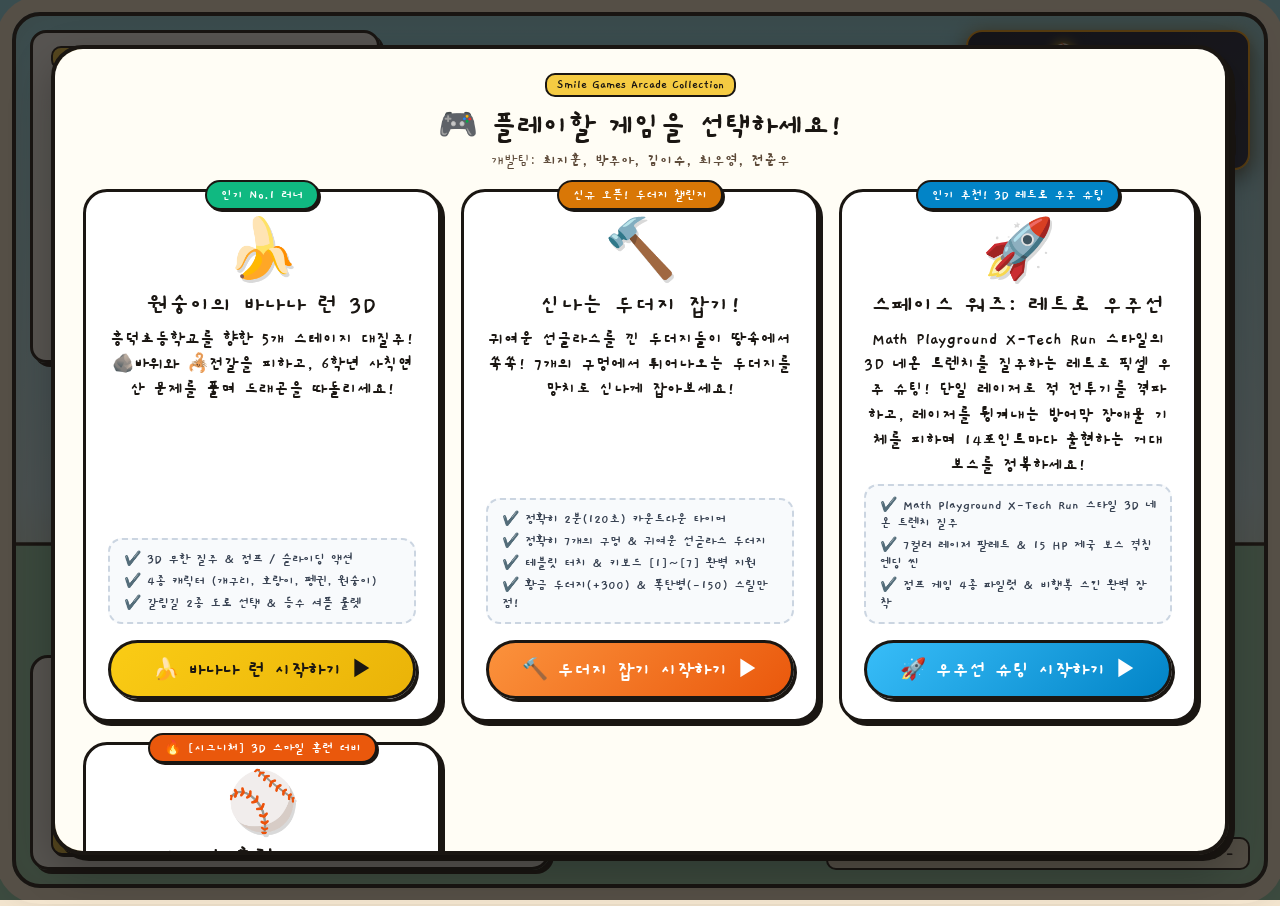
==== commit 8e1680b3: "feat: 중계석 목소리 설정 UI 추가(브라우저 보이스 직접 선택/테스트 및 OpenAI AI 성우 echo/onyx 연동 지원)" ====
--- a/smile_games_single.html
+++ b/smile_games_single.html
@@ -4138,6 +4138,69 @@
         padding: 2px 7px;
     }
 }
+
+.comm-settings-panel {
+    background: rgba(8, 15, 32, 0.96);
+    border: 1px solid rgba(0, 229, 255, 0.35);
+    border-radius: 8px;
+    padding: 8px 10px;
+    margin-bottom: 8px;
+    font-size: 11.5px;
+    color: #e2e8f0;
+}
+
+.comm-settings-note {
+    color: #bae6fd;
+    margin-bottom: 6px;
+    line-height: 1.4;
+}
+
+.comm-settings-row {
+    display: flex;
+    flex-wrap: wrap;
+    align-items: center;
+    gap: 6px;
+    margin-top: 5px;
+}
+
+.comm-settings-row label {
+    font-weight: 700;
+    color: #93c5fd;
+    font-size: 11px;
+}
+
+.comm-settings-row select,
+.comm-settings-row input {
+    background: rgba(15, 23, 42, 0.95);
+    border: 1px solid rgba(148, 163, 184, 0.35);
+    color: #f8fafc;
+    border-radius: 6px;
+    padding: 3px 7px;
+    font-size: 11px;
+    max-width: 190px;
+}
+
+.comm-settings-row input {
+    flex: 1;
+    min-width: 160px;
+    max-width: 280px;
+}
+
+.comm-mini-btn {
+    background: rgba(0, 229, 255, 0.16);
+    border: 1px solid rgba(0, 229, 255, 0.5);
+    color: #e0f2fe;
+    border-radius: 6px;
+    padding: 3px 8px;
+    font-size: 11px;
+    font-weight: 700;
+    cursor: pointer;
+}
+
+.comm-mini-btn:hover {
+    background: rgba(0, 229, 255, 0.3);
+}
+
 
 
 
@@ -20371,6 +20434,19 @@
         this.lastSpokenTime = 0;
         this.speechQueue = [];
         this.isSpeaking = false;
+        this.activeAudio = null;
+        this.speakToken = 0;
+
+        // 사용자 커스텀 음성 설정 (localStorage)
+        try {
+            this.openAiKey = localStorage.getItem('smile_bb_openai_tts_key') || '';
+            this.customCasterVoiceName = localStorage.getItem('smile_bb_caster_voice') || '';
+            this.customAnalystVoiceName = localStorage.getItem('smile_bb_analyst_voice') || '';
+        } catch (e) {
+            this.openAiKey = '';
+            this.customCasterVoiceName = '';
+            this.customAnalystVoiceName = '';
+        }
 
         // UI 엘리먼트 참조
         this.containerEl = null;
@@ -20432,6 +20508,18 @@
                 this.casterVoice = cleanKorean[0];
                 this.analystVoice = cleanKorean[0];
             }
+
+            // 사용자가 직접 선택한 보이스 우선 적용
+            if (this.customCasterVoiceName) {
+                const found = all.find(v => v.name === this.customCasterVoiceName);
+                if (found) this.casterVoice = found;
+            }
+            if (this.customAnalystVoiceName) {
+                const found = all.find(v => v.name === this.customAnalystVoiceName);
+                if (found) this.analystVoice = found;
+            }
+
+            this.populateVoiceSelectors();
         };
         load();
         if (typeof window !== 'undefined' && this.synth.onvoiceschanged !== undefined) {
@@ -20455,9 +20543,30 @@
                 <div class="commentary-equalizer" id="comm-equalizer">
                     <span class="eq-bar"></span><span class="eq-bar"></span><span class="eq-bar"></span><span class="eq-bar"></span><span class="eq-bar"></span>
                 </div>
+                <button type="button" class="comm-voice-toggle-btn" id="btn-comm-voice-settings" title="목소리 변경 / AI 성우 연결">
+                    ⚙️ 목소리 설정
+                </button>
                 <button type="button" class="comm-voice-toggle-btn" id="btn-comm-voice-toggle" title="해설 음성 켜기/끄기">
                     🔊 해설 ON
                 </button>
+            </div>
+            <div class="comm-settings-panel" id="comm-voice-settings-panel" style="display:none;">
+                <div class="comm-settings-note">
+                    💡 Safari/Chrome 기본 음성은 OS 내장 합성음(기계음)일 수 있습니다. 진짜 사람 남자 목소리는 <b>Microsoft Edge 브라우저(InJoon/Hyunsu)</b>를 쓰거나 아래 <b>OpenAI AI 성우 키</b>를 연결하세요.
+                </div>
+                <div class="comm-settings-row">
+                    <label>정우영 보이스</label>
+                    <select id="comm-select-caster"></select>
+                    <label>이순철 보이스</label>
+                    <select id="comm-select-analyst"></select>
+                    <button type="button" class="comm-mini-btn" id="btn-comm-test-voice">▶ 테스트</button>
+                </div>
+                <div class="comm-settings-row">
+                    <label>AI 성우 (OpenAI Key)</label>
+                    <input type="password" id="comm-openai-key" placeholder="sk-... (선택: 실제 사람 목소리 echo/onyx)" />
+                    <button type="button" class="comm-mini-btn" id="btn-comm-save-key">저장</button>
+                    <button type="button" class="comm-mini-btn" id="btn-comm-clear-key">초기화</button>
+                </div>
             </div>
             <div class="commentary-dialogue-wrap">
                 <!-- 정우영 캐스터 박스 -->
@@ -20502,12 +20611,128 @@
                 this.isVoiceEnabled = !this.isVoiceEnabled;
                 this.toggleBtnEl.innerHTML = this.isVoiceEnabled ? '🔊 해설 ON' : '🔇 해설 OFF';
                 this.toggleBtnEl.classList.toggle('muted', !this.isVoiceEnabled);
-                if (!this.isVoiceEnabled && this.synth) {
-                    this.synth.cancel();
-                    this.stopEqualizer();
+                if (!this.isVoiceEnabled) {
+                    this.stopAllSpeech();
                 }
             };
         }
+
+        const settingsBtn = document.getElementById('btn-comm-voice-settings');
+        const settingsPanel = document.getElementById('comm-voice-settings-panel');
+        const keyInput = document.getElementById('comm-openai-key');
+        const saveKeyBtn = document.getElementById('btn-comm-save-key');
+        const clearKeyBtn = document.getElementById('btn-comm-clear-key');
+        const testBtn = document.getElementById('btn-comm-test-voice');
+        const casterSelect = document.getElementById('comm-select-caster');
+        const analystSelect = document.getElementById('comm-select-analyst');
+
+        if (keyInput && this.openAiKey) {
+            keyInput.value = this.openAiKey;
+        }
+
+        if (settingsBtn && settingsPanel) {
+            settingsBtn.onclick = (e) => {
+                e.stopPropagation();
+                const isOpen = settingsPanel.style.display !== 'none';
+                settingsPanel.style.display = isOpen ? 'none' : 'block';
+                if (!isOpen) this.populateVoiceSelectors();
+            };
+        }
+
+        if (casterSelect) {
+            casterSelect.onchange = (e) => {
+                const name = e.target.value;
+                this.customCasterVoiceName = name;
+                try { localStorage.setItem('smile_bb_caster_voice', name); } catch (err) {}
+                if (this.synth) {
+                    const found = this.synth.getVoices().find(v => v.name === name);
+                    if (found) this.casterVoice = found;
+                }
+            };
+        }
+
+        if (analystSelect) {
+            analystSelect.onchange = (e) => {
+                const name = e.target.value;
+                this.customAnalystVoiceName = name;
+                try { localStorage.setItem('smile_bb_analyst_voice', name); } catch (err) {}
+                if (this.synth) {
+                    const found = this.synth.getVoices().find(v => v.name === name);
+                    if (found) this.analystVoice = found;
+                }
+            };
+        }
+
+        if (saveKeyBtn && keyInput) {
+            saveKeyBtn.onclick = (e) => {
+                e.stopPropagation();
+                this.openAiKey = keyInput.value.trim();
+                try { localStorage.setItem('smile_bb_openai_tts_key', this.openAiKey); } catch (err) {}
+                saveKeyBtn.textContent = '✓ 저장됨';
+                setTimeout(() => { saveKeyBtn.textContent = '저장'; }, 1500);
+            };
+        }
+
+        if (clearKeyBtn && keyInput) {
+            clearKeyBtn.onclick = (e) => {
+                e.stopPropagation();
+                this.openAiKey = '';
+                keyInput.value = '';
+                try { localStorage.removeItem('smile_bb_openai_tts_key'); } catch (err) {}
+            };
+        }
+
+        if (testBtn) {
+            testBtn.onclick = (e) => {
+                e.stopPropagation();
+                this.displayAndSpeak(
+                    '투수 와인드업, 던졌습니다! 시속 154킬로미터 강속구!',
+                    '초구부터 아주 공격적인 피칭을 보여주고 있습니다.',
+                    true
+                );
+            };
+        }
+
+        this.populateVoiceSelectors();
+    }
+
+    populateVoiceSelectors() {
+        const casterSelect = document.getElementById('comm-select-caster');
+        const analystSelect = document.getElementById('comm-select-analyst');
+        if (!casterSelect || !analystSelect || !this.synth) return;
+
+        const all = this.synth.getVoices();
+        const ko = all.filter(v => v.lang && (v.lang.startsWith('ko') || v.lang.includes('KR') || v.lang.includes('Korean')));
+        const list = ko.length > 0 ? ko : all;
+
+        const fill = (sel, activeVoice) => {
+            sel.innerHTML = '';
+            list.forEach(v => {
+                const opt = document.createElement('option');
+                opt.value = v.name;
+                opt.textContent = `${v.name} (${v.lang})`;
+                if (activeVoice && activeVoice.name === v.name) opt.selected = true;
+                sel.appendChild(opt);
+            });
+        };
+        fill(casterSelect, this.casterVoice);
+        fill(analystSelect, this.analystVoice);
+    }
+
+    stopAllSpeech() {
+        this.speakToken++;
+        if (this.synth) {
+            try { this.synth.cancel(); } catch (e) {}
+        }
+        if (this.activeAudio) {
+            try {
+                this.activeAudio.pause();
+                this.activeAudio = null;
+            } catch (e) {}
+        }
+        if (this.casterBoxEl) this.casterBoxEl.classList.remove('speaking');
+        if (this.analystBoxEl) this.analystBoxEl.classList.remove('speaking');
+        this.stopEqualizer();
     }
 
     startEqualizer() {
@@ -20569,26 +20794,101 @@
             this.casterBoxEl.classList.add('highlight');
         }
 
-        if (!this.synth || !this.isVoiceEnabled) return;
+        if (!this.isVoiceEnabled) return;
 
         if (isUrgent) {
-            this.synth.cancel();
-            this.speechQueue = [];
-        }
-
-        // 1단계: 정우영 캐스터 발화 (자연스러운 사람 발음 & 시원한 스포츠 중계 템포)
+            this.stopAllSpeech();
+        }
+
+        const myToken = ++this.speakToken;
+
+        // 1순위: 사용자가 OpenAI AI 성우 키를 설정한 경우 (실제 사람 같은 초고음질 남성 보이스 echo/onyx)
+        if (this.openAiKey) {
+            this.speakWithOpenAI(casterText, analystText, myToken);
+            return;
+        }
+
+        // 2순위: 브라우저 Web Speech API
+        this.speakWithBrowserSynth(casterText, analystText, myToken);
+    }
+
+    async speakWithOpenAI(casterText, analystText, token) {
+        if (!this.openAiKey || !this.isVoiceEnabled || token !== this.speakToken) return;
+        this.startEqualizer();
+        this.playBroadcastCue();
+
+        const playSegment = async (text, voice, speed, boxEl, otherBoxEl) => {
+            if (!this.isVoiceEnabled || token !== this.speakToken) return false;
+            try {
+                const res = await fetch('https://api.openai.com/v1/audio/speech', {
+                    method: 'POST',
+                    headers: {
+                        'Authorization': `Bearer ${this.openAiKey}`,
+                        'Content-Type': 'application/json'
+                    },
+                    body: JSON.stringify({
+                        model: 'tts-1',
+                        input: text,
+                        voice: voice,
+                        speed: speed
+                    })
+                });
+                if (!res.ok) throw new Error('OpenAI TTS HTTP ' + res.status);
+                const blob = await res.blob();
+                if (!this.isVoiceEnabled || token !== this.speakToken) return false;
+
+                const url = URL.createObjectURL(blob);
+                return await new Promise((resolve) => {
+                    const audio = new Audio(url);
+                    this.activeAudio = audio;
+                    if (boxEl) boxEl.classList.add('speaking');
+                    if (otherBoxEl) otherBoxEl.classList.remove('speaking');
+                    audio.onended = () => {
+                        URL.revokeObjectURL(url);
+                        if (boxEl) boxEl.classList.remove('speaking');
+                        if (this.activeAudio === audio) this.activeAudio = null;
+                        resolve(true);
+                    };
+                    audio.onerror = () => {
+                        URL.revokeObjectURL(url);
+                        if (boxEl) boxEl.classList.remove('speaking');
+                        if (this.activeAudio === audio) this.activeAudio = null;
+                        resolve(false);
+                    };
+                    audio.play().catch(() => resolve(false));
+                });
+            } catch (e) {
+                return false;
+            }
+        };
+
+        const okCaster = await playSegment(casterText, 'echo', 1.12, this.casterBoxEl, this.analystBoxEl);
+        if (!okCaster) {
+            if (token === this.speakToken) {
+                this.speakWithBrowserSynth(casterText, analystText, token);
+            }
+            return;
+        }
+        await playSegment(analystText, 'onyx', 1.0, this.analystBoxEl, this.casterBoxEl);
+        if (token === this.speakToken) this.stopEqualizer();
+    }
+
+    speakWithBrowserSynth(casterText, analystText, token) {
+        if (!this.synth || !this.isVoiceEnabled || token !== this.speakToken) return;
+
+        // 1단계: 정우영 캐스터 발화
         const uCaster = new SpeechSynthesisUtterance(casterText);
         uCaster.lang = 'ko-KR';
-        uCaster.pitch = 1.0;  // 🎙️ 사람 목소리 자연 원음 피치 1.0 (로봇 음색 왜곡 방지)
-        uCaster.rate = 1.08;  // 생동감 넘치는 사람 캐스터 호흡 템포
+        uCaster.pitch = 1.0;
+        uCaster.rate = 1.08;
         uCaster.volume = 1.0;
         if (this.casterVoice) uCaster.voice = this.casterVoice;
 
-        // 2단계: 이순철 해설위원 발화 (차분하고 진중한 사람 목소리 해설)
+        // 2단계: 이순철 해설위원 발화
         const uAnalyst = new SpeechSynthesisUtterance(analystText);
         uAnalyst.lang = 'ko-KR';
-        uAnalyst.pitch = 0.96; // 🎙️ 자연스러운 미세 중저음 음색 (로봇 금속성 노이즈 0%)
-        uAnalyst.rate = 0.98;  // 안정적인 기술 해설 템포
+        uAnalyst.pitch = 0.96;
+        uAnalyst.rate = 0.98;
         uAnalyst.volume = 1.0;
         if (this.analystVoice) uAnalyst.voice = this.analystVoice;
 
@@ -20603,9 +20903,8 @@
         uCaster.onend = () => {
             if (this.casterBoxEl) this.casterBoxEl.classList.remove('speaking');
             if (this.analystBoxEl) this.analystBoxEl.classList.add('speaking');
-            // 캐스터 발화 직후 이순철 해설 발화 연결
             setTimeout(() => {
-                if (this.isVoiceEnabled && this.synth) {
+                if (this.isVoiceEnabled && this.synth && token === this.speakToken) {
                     this.synth.speak(uAnalyst);
                 } else {
                     this.stopEqualizer();
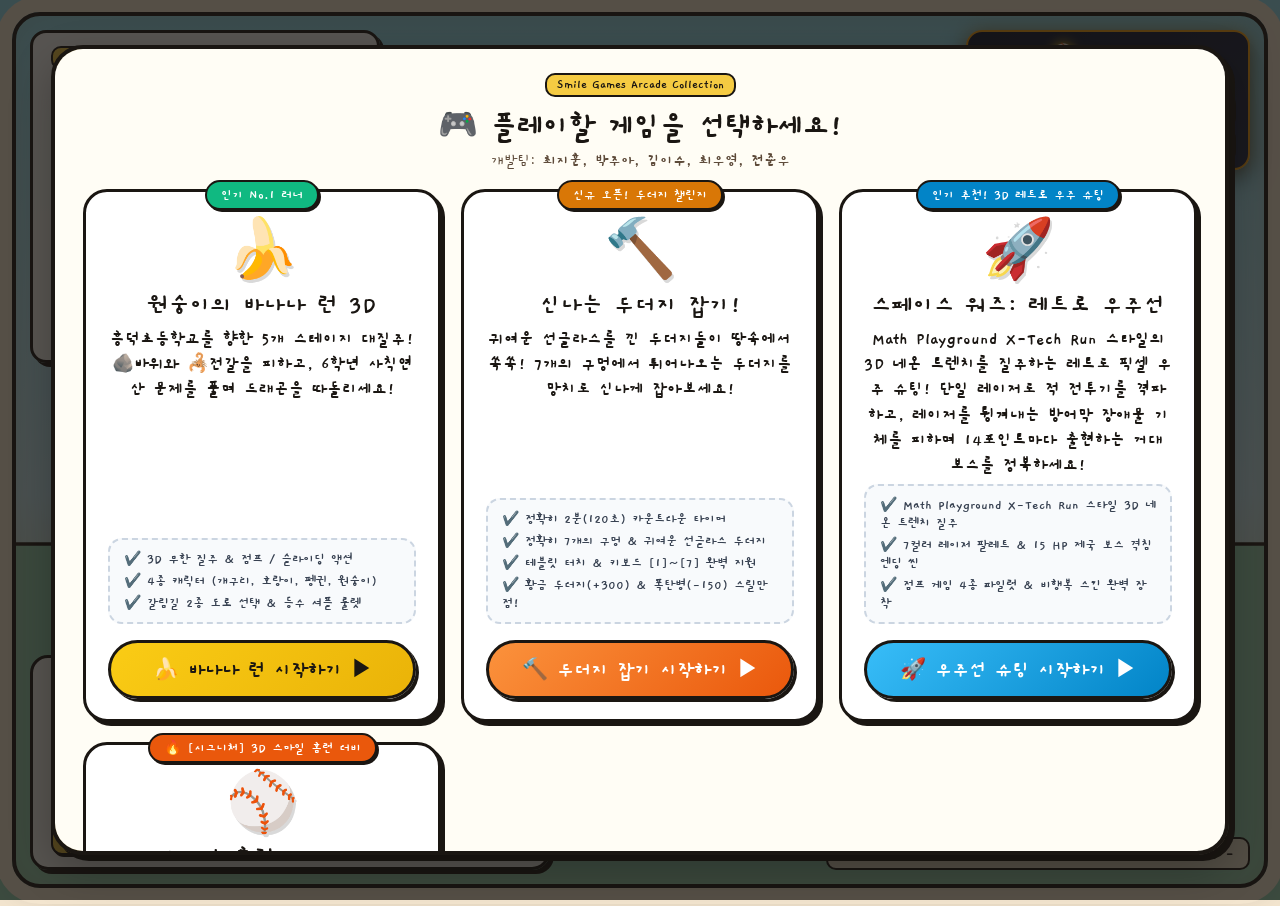
==== commit 87940665: "fix: 자연스러운 한국어 남성 신경망 음성(InJoon/Hyunsu/BongJin 등) 최우선 선별 적용" ====
--- a/smile_games_single.html
+++ b/smile_games_single.html
@@ -20481,8 +20481,10 @@
                 'junior', 'ralph', 'albert', 'fred'
             ];
 
-            // 1순위: 사람 같은 프리미엄/자연스러운 인공지능 고품질 음성 키워드
-            const naturalKeywords = ['natural', 'online', 'neural', 'wavenet', 'google', 'premium', 'enhanced', 'siri', 'injoon', 'minho'];
+            // 1순위: 자연스러운 고품질 남성 AI 음성 (Edge InJoon/Hyunsu/BongJin, Minho, WaveNet C/D 등)
+            const naturalMaleKeywords = ['injoon', 'hyunsu', 'bongjin', 'minho', 'jinho', 'male', '남성', '남자', 'standard-c', 'standard-d', 'wavenet-c', 'wavenet-d'];
+            // 2순위: 기타 자연스러운 신경망 음성
+            const naturalKeywords = ['natural', 'online', 'neural', 'wavenet', 'google', 'premium', 'enhanced', 'siri'];
 
             // 노벨티/로봇 음성 철저히 제외한 순수 한국어 음성군
             const cleanKorean = this.koreanVoices.filter(v => {
@@ -20490,13 +20492,19 @@
                 return !bannedNovelty.some(b => name.includes(b));
             });
 
-            // 사람 목소리 랭킹 1순위: 신경망 / 내추럴 고음질 보이스
+            const topNaturalMale = cleanKorean.filter(v => {
+                const name = (v.name || '').toLowerCase();
+                return naturalMaleKeywords.some(k => name.includes(k));
+            });
+
+            // 사람 목소리 랭킹: 자연스러운 남성 음성 > 일반 신경망 음성 > 기본 음성
             const topNatural = cleanKorean.filter(v => {
                 const name = (v.name || '').toLowerCase();
                 return naturalKeywords.some(k => name.includes(k));
             });
 
-            const candidatePool = (topNatural.length > 0) ? topNatural : cleanKorean;
+            const candidatePool = (topNaturalMale.length > 0) ? topNaturalMale : ((topNatural.length > 0) ? topNatural : cleanKorean);
+            this.hasNaturalMaleVoice = topNaturalMale.length > 0;
 
             if (candidatePool.length >= 2) {
                 this.casterVoice = candidatePool[0];
